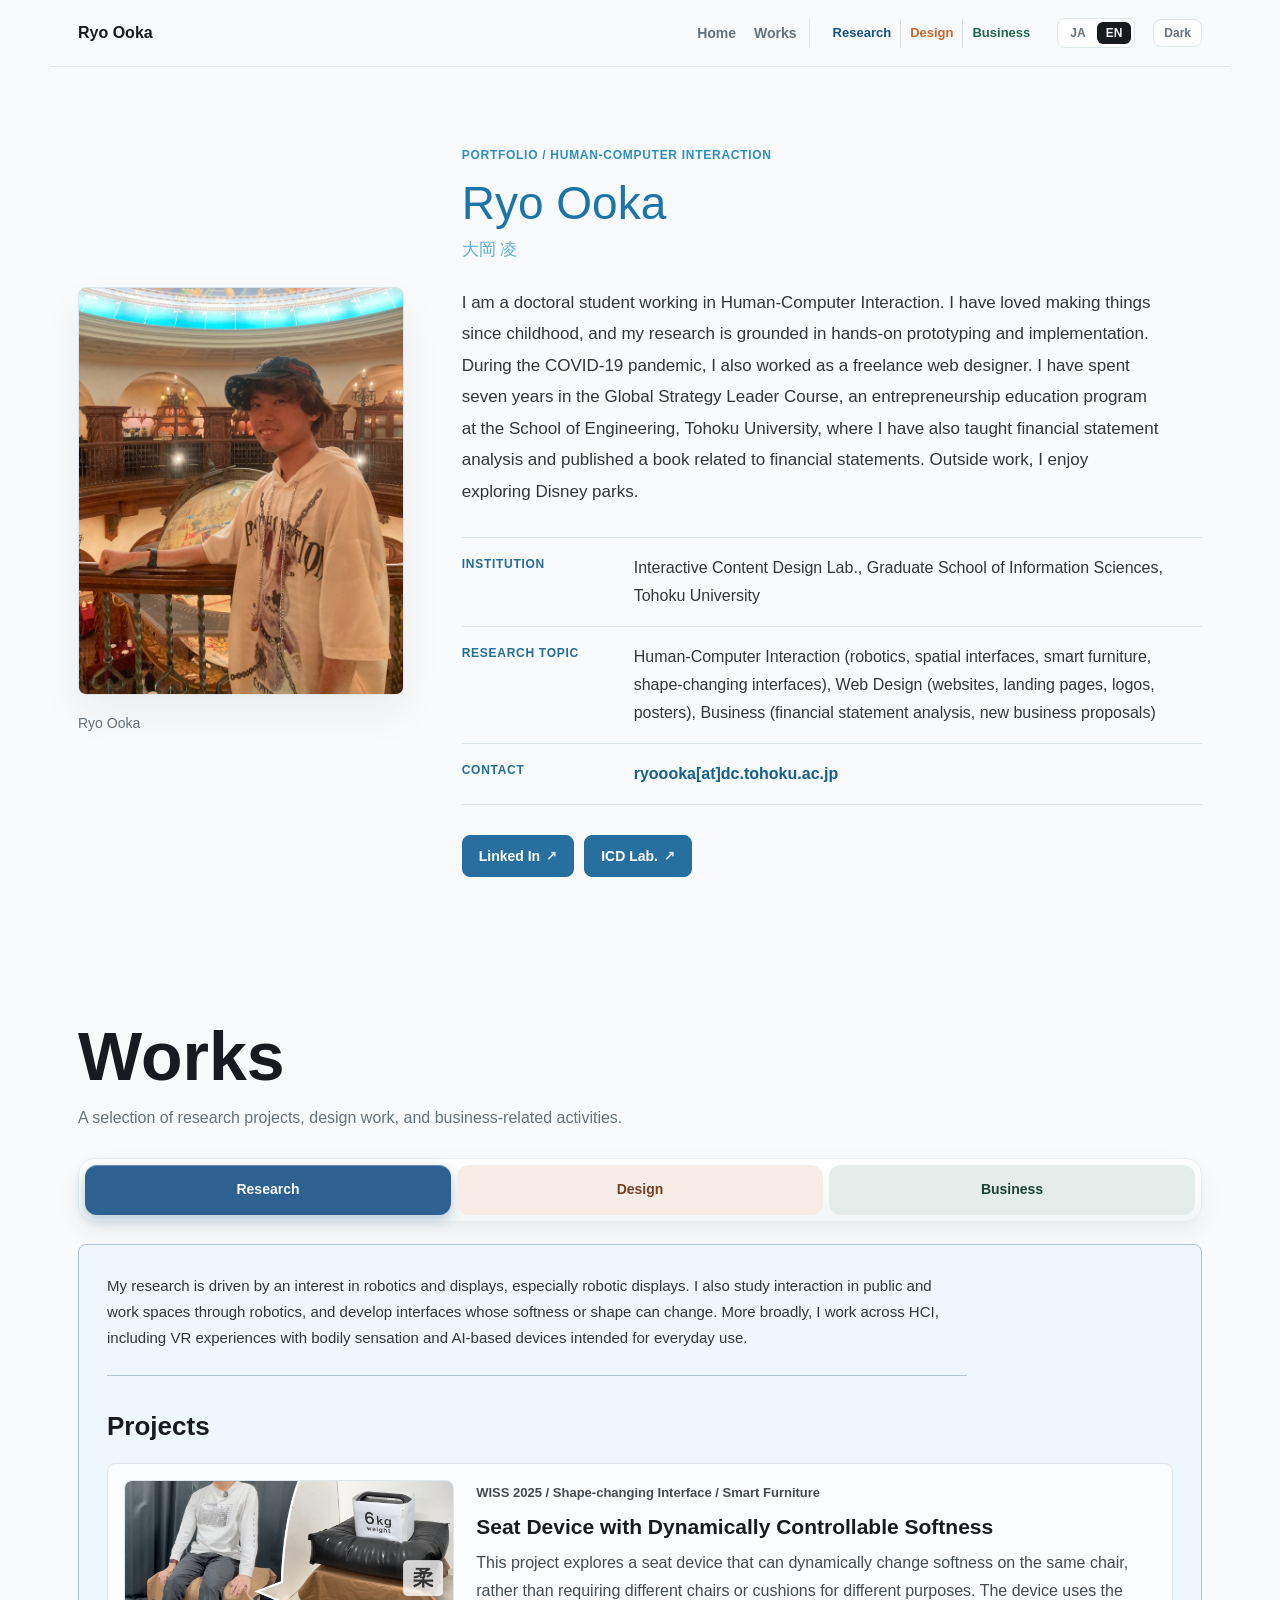
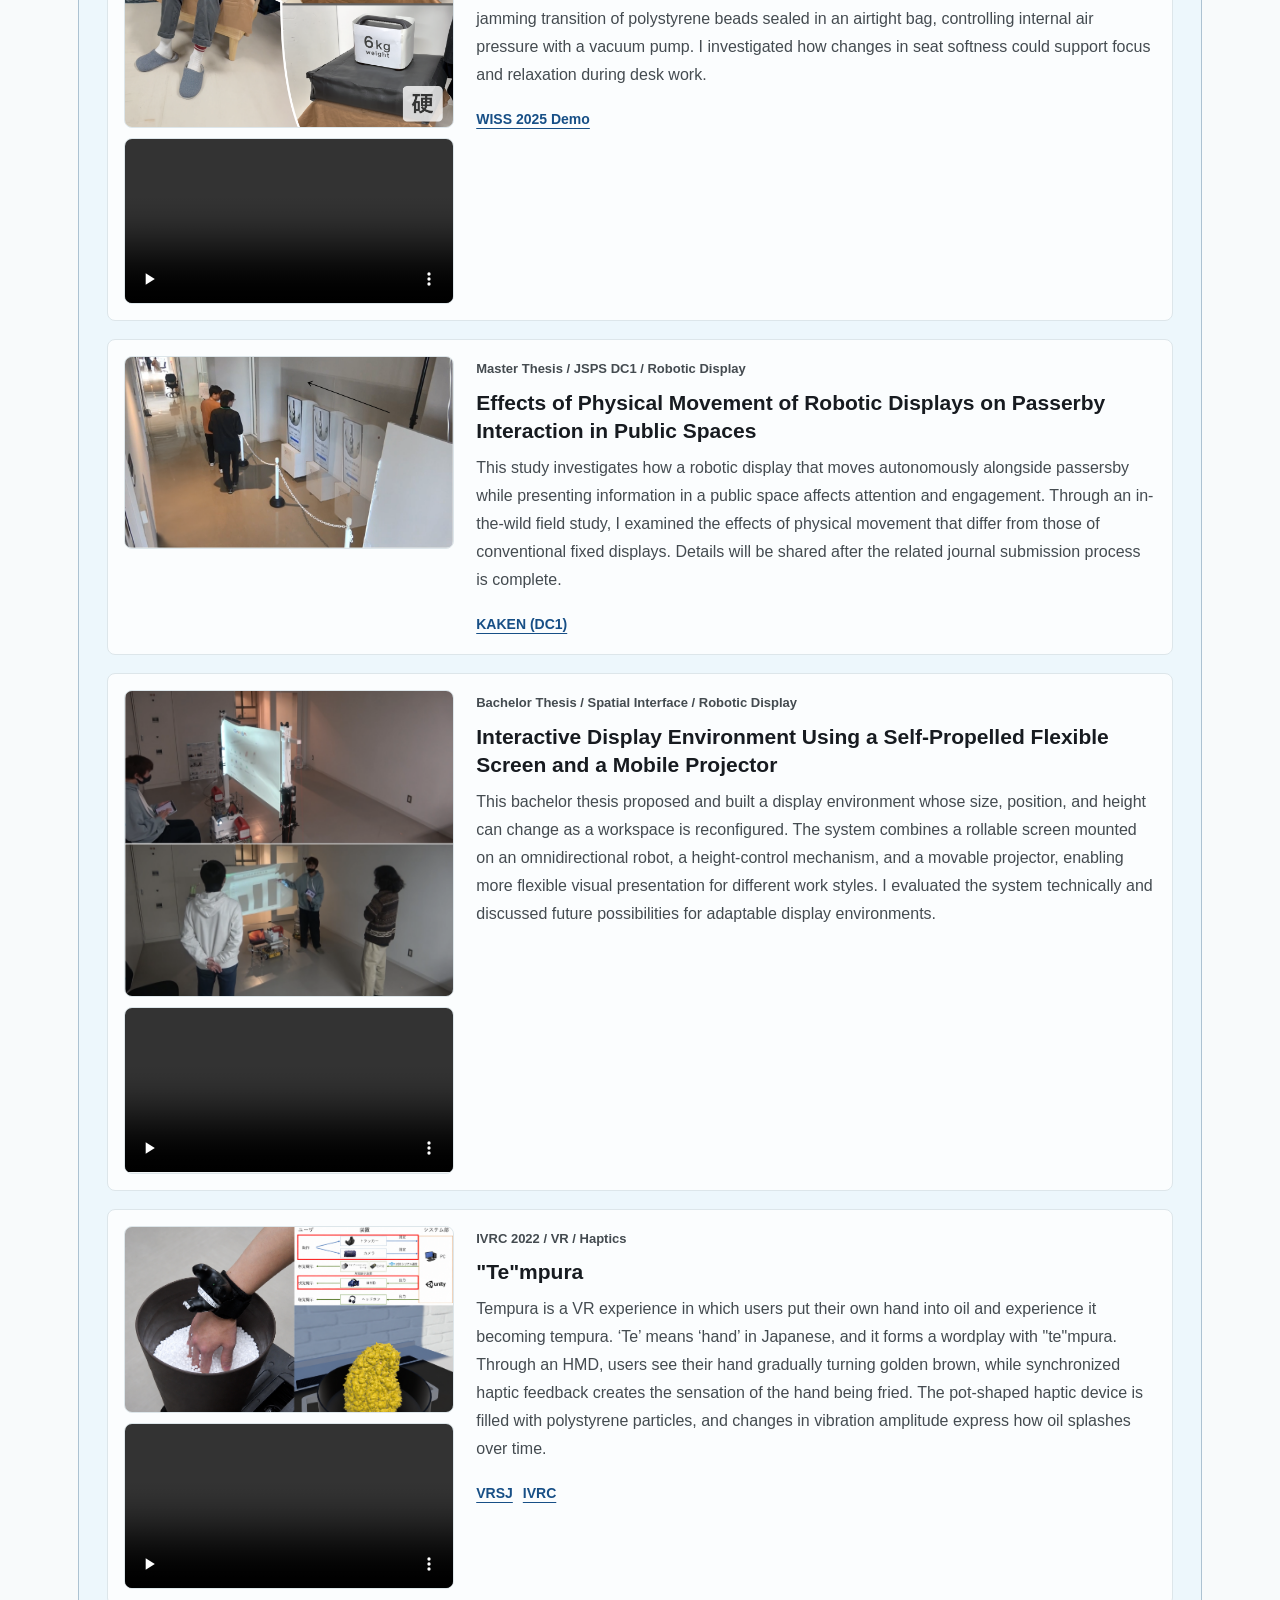
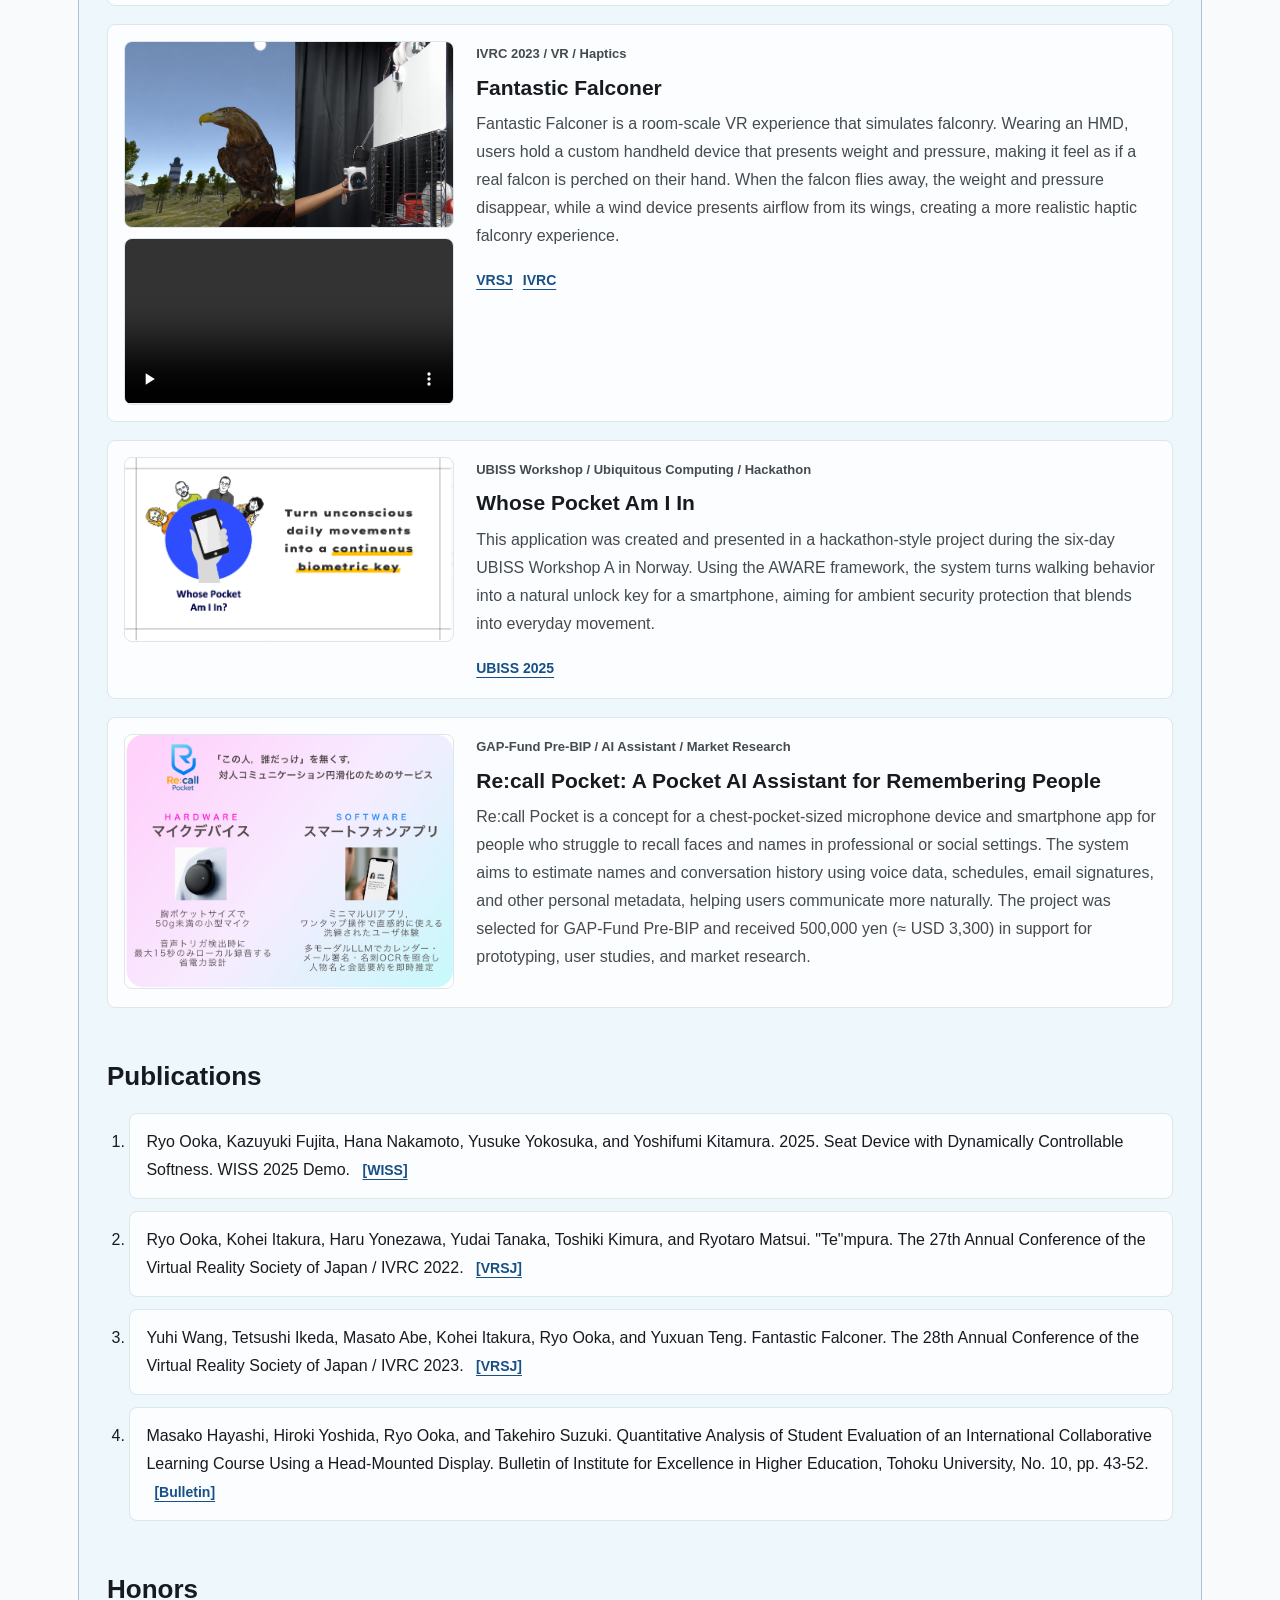
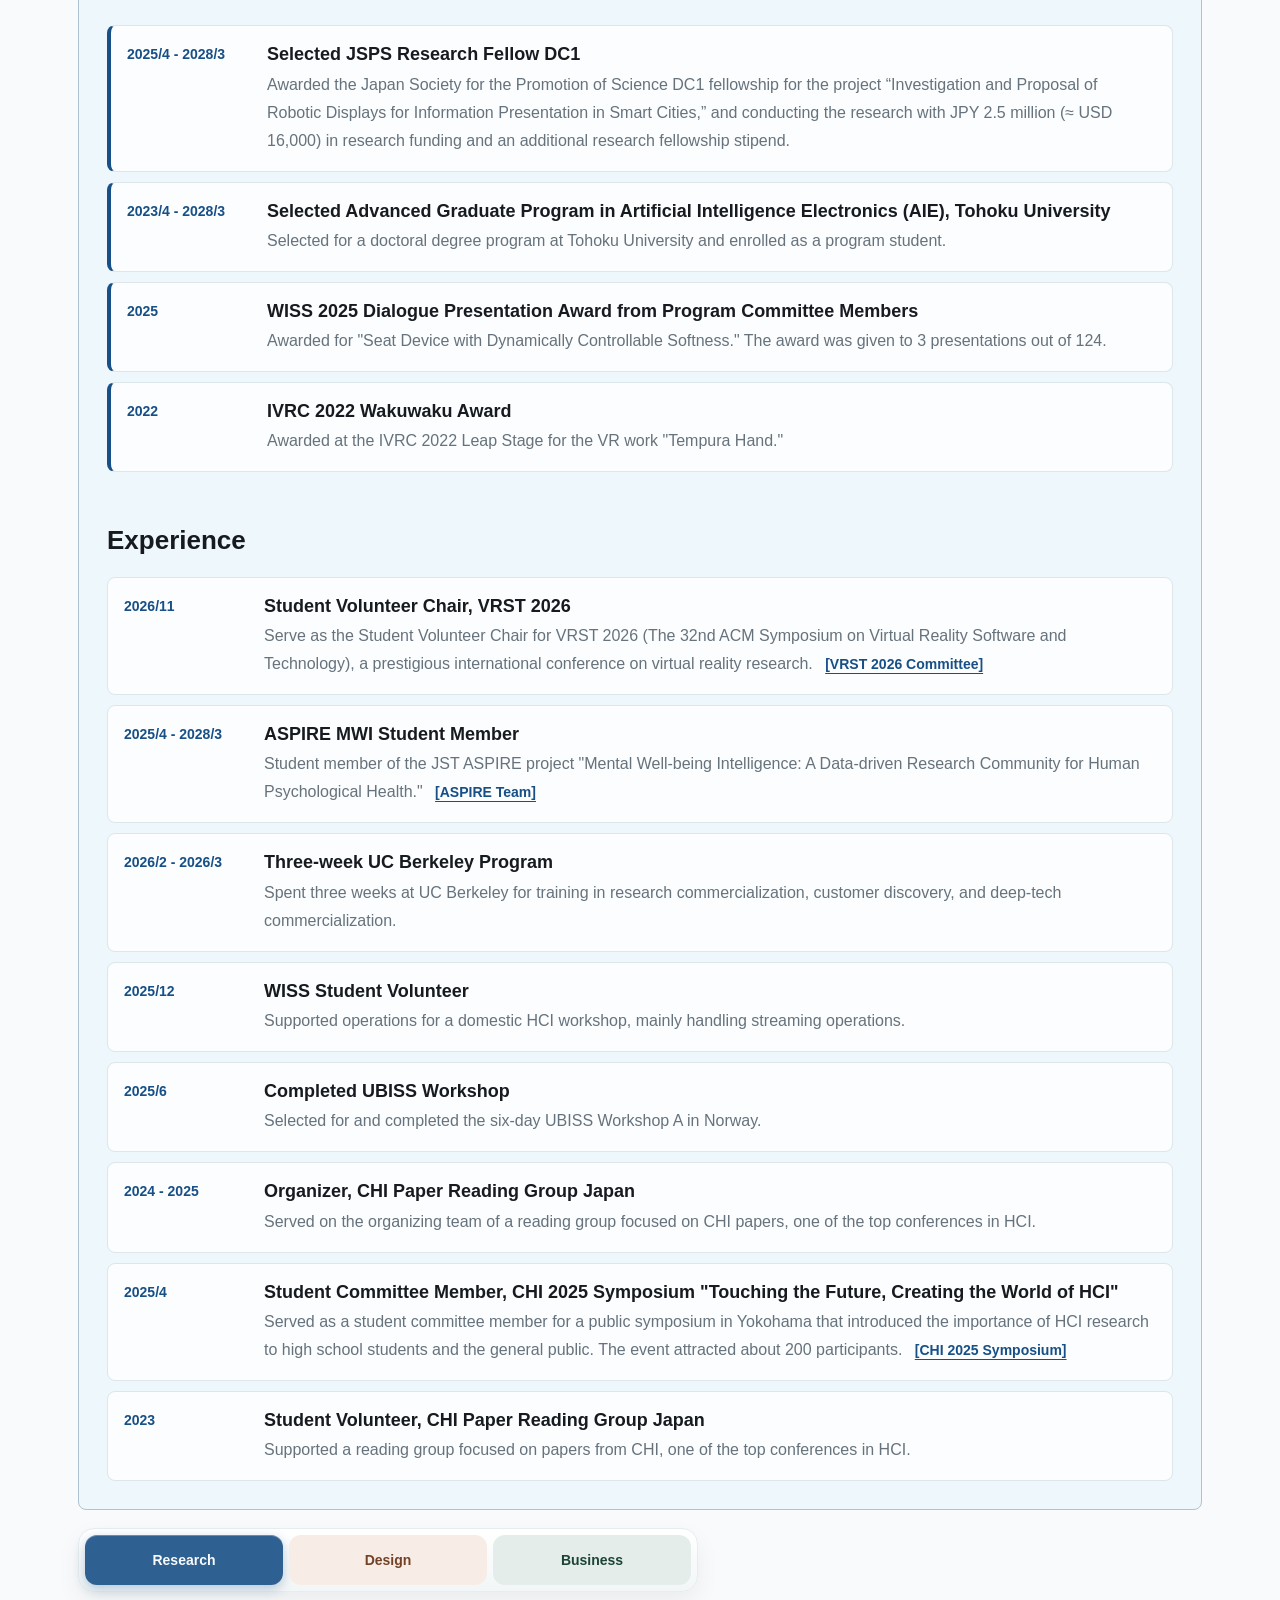
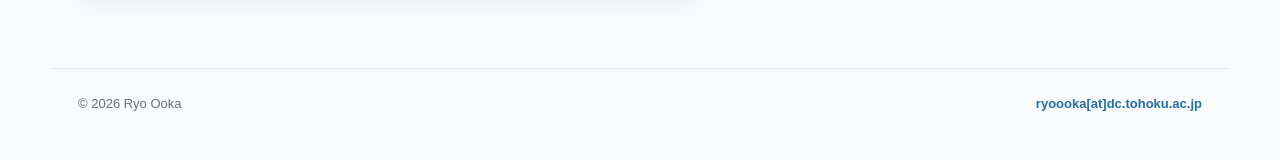
==== en/index.html @ 82d7dde3 "change VRST" ====
<!DOCTYPE html><html lang="en"> <head><meta charset="UTF-8"><meta name="description" content="Portfolio of Ryo Ooka, a doctoral student at Tohoku University working on Human-Computer Interaction, robotic displays, spatial interfaces, smart furniture, web design, and business development."><meta name="author" content="Ryo Ooka"><meta name="keywords" content="Ryo Ooka,HCI,Human-Computer Interaction,Robotic Display,Spatial Interface,Smart Furniture,Shape-changing Interface,Web Design,Business Development,Tohoku University"><meta name="robots" content="index, follow"><meta name="viewport" content="width=device-width, initial-scale=1.0"><meta name="theme-color" media="(prefers-color-scheme: light)" content="#f8fafb"><meta name="theme-color" media="(prefers-color-scheme: dark)" content="#0c1116"><link rel="canonical" href="https://ryoooka.com/en/"><link rel="alternate" hreflang="ja" href="https://ryoooka.com/"><link rel="alternate" hreflang="en" href="https://ryoooka.com/en/"><link rel="alternate" hreflang="x-default" href="https://ryoooka.com/"><meta property="og:type" content="profile"><meta property="og:site_name" content="Ryo Ooka Portfolio"><meta property="og:title" content="Ryo Ooka | HCI Researcher, Web Designer, Business Development"><meta property="og:description" content="Portfolio of Ryo Ooka, a doctoral student at Tohoku University working on Human-Computer Interaction, robotic displays, spatial interfaces, smart furniture, web design, and business development."><meta property="og:url" content="https://ryoooka.com/en/"><meta property="og:image" content="https://ryoooka.com/images/profile.jpeg"><meta property="og:locale" content="en_US"><meta property="og:locale:alternate" content="ja_JP"><meta property="profile:first_name" content="Ryo"><meta property="profile:last_name" content="Ooka"><meta name="twitter:card" content="summary"><meta name="twitter:title" content="Ryo Ooka | HCI Researcher, Web Designer, Business Development"><meta name="twitter:description" content="Portfolio of Ryo Ooka, a doctoral student at Tohoku University working on Human-Computer Interaction, robotic displays, spatial interfaces, smart furniture, web design, and business development."><meta name="twitter:image" content="https://ryoooka.com/images/profile.jpeg"><script type="application/ld+json">{"@context":"https://schema.org","@type":"Person","name":"Ryo Ooka","alternateName":"大岡 凌","url":"https://ryoooka.com/en/","image":"https://ryoooka.com/images/profile.jpeg","email":"ryoooka@dc.tohoku.ac.jp","jobTitle":"Doctoral Student / HCI Researcher","affiliation":{"@type":"CollegeOrUniversity","name":"Tohoku University","department":"Graduate School of Information Sciences"},"memberOf":{"@type":"Organization","name":"Interactive Content Design Lab.","url":"https://www.icd.riec.tohoku.ac.jp/"},"sameAs":["https://www.linkedin.com/in/ryoooka?utm_source=share&utm_campaign=share_via&utm_content=profile&utm_medium=ios_app","https://www.icd.riec.tohoku.ac.jp/"],"knowsAbout":["Human-Computer Interaction","Robotic Displays","Spatial Interfaces","Smart Furniture","Shape-changing Interfaces","Web Design","Business Development"]}</script><script type="module">(()=>{const e=localStorage.getItem("theme"),t=window.matchMedia("(prefers-color-scheme: dark)").matches;document.documentElement.dataset.theme=e||(t?"dark":"light")})();</script><title>Ryo Ooka | HCI Researcher, Web Designer, Business Development</title><link rel="stylesheet" href="/_astro/global.CKMOB4xy.css"></head> <body> <header class="site-header"> <a class="logo" href="#home" aria-label="Home"> <span>Ryo Ooka</span> </a> <button class="menu-button" aria-label="Open menu" aria-expanded="false"> <span></span> <span></span> <span></span> </button> <nav class="site-nav" aria-label="Main navigation"> <a href="#home">Home</a> <a href="#works">Works</a> <div class="nav-work-tabs" aria-label="Works categories"> <a class="nav-research" href="#works" data-tab-target="research">Research</a> <a class="nav-design" href="#works" data-tab-target="design">Design</a> <a class="nav-business" href="#works" data-tab-target="business">Business</a> </div> <div class="language-switch"> <a href="/">JA</a> <a class="active" href="/en/">EN</a> </div> <button class="theme-toggle" type="button" data-theme-toggle aria-label="Switch color theme"> <span data-theme-label>Dark</span> </button> </nav> </header> <main> <section id="home" class="hero"> <aside class="hero-aside"> <div class="portrait-frame"> <div class="portrait-placeholder" aria-hidden="true">RO</div> <img src="/images/profile.jpeg" alt="Portrait of Ryo Ooka" fetchpriority="high" decoding="async" onerror="this.remove()"> </div> <p>
Ryo Ooka
</p> </aside> <div class="hero-main"> <p class="eyebrow">Portfolio / Human-Computer Interaction</p> <h1>Ryo Ooka</h1> <p class="name-en">大岡 凌</p> <p class="lead">I am a doctoral student working in Human-Computer Interaction. I have loved making things since childhood, and my research is grounded in hands-on prototyping and implementation. During the COVID-19 pandemic, I also worked as a freelance web designer. I have spent seven years in the Global Strategy Leader Course, an entrepreneurship education program at the School of Engineering, Tohoku University, where I have also taught financial statement analysis and published a book related to financial statements. Outside work, I enjoy exploring Disney parks.</p> <dl class="profile-list"> <div> <dt>Institution</dt> <dd>Interactive Content Design Lab., Graduate School of Information Sciences, Tohoku University</dd> </div> <div> <dt>Research Topic</dt> <dd>Human-Computer Interaction (robotics, spatial interfaces, smart furniture, shape-changing interfaces), Web Design (websites, landing pages, logos, posters), Business (financial statement analysis, new business proposals)</dd> </div> <div> <dt>Contact</dt> <dd> <a href="mailto:ryoooka[at]dc.tohoku.ac.jp">ryoooka[at]dc.tohoku.ac.jp</a> </dd> </div> </dl> <div class="hero-actions"> <a class="button" href="https://www.linkedin.com/in/ryoooka?utm_source=share&#38;utm_campaign=share_via&#38;utm_content=profile&#38;utm_medium=ios_app" target="_blank"> Linked In <span class="button-tag">↗</span> </a><a class="button" href="https://www.icd.riec.tohoku.ac.jp/" target="_blank"> ICD Lab. <span class="button-tag">↗</span> </a> </div> </div> </section> <section id="works" class="works section"> <div class="section-heading works-heading"> <p class="eyebrow">Works</p> <h2>Works</h2> <p>
A selection of research projects, design work, and business-related activities.
</p> </div> <div class="tab-controls" data-tab-controls> <button class="tab-button active research-tab" type="button" data-tab="research">Research</button> <button class="tab-button design-tab" type="button" data-tab="design">Design</button> <button class="tab-button business-tab" type="button" data-tab="business">Business</button> </div> <div class="tab-panel active theme-research" id="research"> <div class="tab-intro"> <p>My research is driven by an interest in robotics and displays, especially robotic displays. I also study interaction in public and work spaces through robotics, and develop interfaces whose softness or shape can change. More broadly, I work across HCI, including VR experiences with bodily sensation and AI-based devices intended for everyday use.</p> </div> <section class="subsection"> <h3>Projects</h3> <div class="feature-list"> <article class="feature-card"> <div class="feature-media"> <img src="/images/research/research-soft-seat.png" alt="Seat Device with Dynamically Controllable Softness teaser" loading="lazy" decoding="async" onerror="this.remove()"> <video controls muted playsinline preload="none" onerror="this.remove()"> <source src="/movies/research-soft-seat.mp4" type="video/mp4"> </video> </div> <div class="feature-content"> <p class="meta">WISS 2025 / Shape-changing Interface / Smart Furniture</p> <h4>Seat Device with Dynamically Controllable Softness</h4> <p>This project explores a seat device that can dynamically change softness on the same chair, rather than requiring different chairs or cushions for different purposes. The device uses the jamming transition of polystyrene beads sealed in an airtight bag, controlling internal air pressure with a vacuum pump. I investigated how changes in seat softness could support focus and relaxation during desk work.</p> <div class="link-row"> <a href="https://www.wiss.org/WISS2025Proceedings/data/demo/1-C15.pdf">WISS 2025 Demo</a> </div> </div> </article><article class="feature-card"> <div class="feature-media"> <img src="/images/research/research-robotic-display.png" alt="Effects of Physical Movement of Robotic Displays on Passerby Interaction in Public Spaces teaser" loading="lazy" decoding="async" onerror="this.remove()">  </div> <div class="feature-content"> <p class="meta">Master Thesis / JSPS DC1 / Robotic Display</p> <h4>Effects of Physical Movement of Robotic Displays on Passerby Interaction in Public Spaces</h4> <p>This study investigates how a robotic display that moves autonomously alongside passersby while presenting information in a public space affects attention and engagement. Through an in-the-wild field study, I examined the effects of physical movement that differ from those of conventional fixed displays. Details will be shared after the related journal submission process is complete.</p> <div class="link-row"> <a href="https://kaken.nii.ac.jp/ja/grant/KAKENHI-PROJECT-25KJ0551/">KAKEN (DC1)</a> </div> </div> </article><article class="feature-card"> <div class="feature-media"> <img src="/images/research/research-flexible-screen.png" alt="Interactive Display Environment Using a Self-Propelled Flexible Screen and a Mobile Projector teaser" loading="lazy" decoding="async" onerror="this.remove()"> <video controls muted playsinline preload="none" onerror="this.remove()"> <source src="/movies/research-flexible-screen.mp4" type="video/mp4"> </video> </div> <div class="feature-content"> <p class="meta">Bachelor Thesis / Spatial Interface / Robotic Display</p> <h4>Interactive Display Environment Using a Self-Propelled Flexible Screen and a Mobile Projector</h4> <p>This bachelor thesis proposed and built a display environment whose size, position, and height can change as a workspace is reconfigured. The system combines a rollable screen mounted on an omnidirectional robot, a height-control mechanism, and a movable projector, enabling more flexible visual presentation for different work styles. I evaluated the system technically and discussed future possibilities for adaptable display environments.</p> <div class="link-row">  </div> </div> </article><article class="feature-card"> <div class="feature-media"> <img src="/images/research/research-tenpura.png" alt="&#34;Te&#34;mpura teaser" loading="lazy" decoding="async" onerror="this.remove()"> <video controls muted playsinline preload="none" onerror="this.remove()"> <source src="/movies/research-tenpura.mp4" type="video/mp4"> </video> </div> <div class="feature-content"> <p class="meta">IVRC 2022 / VR / Haptics</p> <h4>&quot;Te&quot;mpura</h4> <p>Tempura is a VR experience in which users put their own hand into oil and experience it becoming tempura. ‘Te’ means ‘hand’ in Japanese, and it forms a wordplay with &quot;te&quot;mpura. Through an HMD, users see their hand gradually turning golden brown, while synchronized haptic feedback creates the sensation of the hand being fried. The pot-shaped haptic device is filled with polystyrene particles, and changes in vibration amplitude express how oil splashes over time.</p> <div class="link-row"> <a href="https://conference.vrsj.org/ac2022/program/1A3.html">VRSJ</a><a href="https://ivrc.net/2022/leap/">IVRC</a> </div> </div> </article><article class="feature-card"> <div class="feature-media"> <img src="/images/research/research-takajo.png" alt="Fantastic Falconer teaser" loading="lazy" decoding="async" onerror="this.remove()"> <video controls muted playsinline preload="none" onerror="this.remove()"> <source src="/movies/research-takajo.mp4" type="video/mp4"> </video> </div> <div class="feature-content"> <p class="meta">IVRC 2023 / VR / Haptics</p> <h4>Fantastic Falconer</h4> <p>Fantastic Falconer is a room-scale VR experience that simulates falconry. Wearing an HMD, users hold a custom handheld device that presents weight and pressure, making it feel as if a real falcon is perched on their hand. When the falcon flies away, the weight and pressure disappear, while a wind device presents airflow from its wings, creating a more realistic haptic falconry experience.</p> <div class="link-row"> <a href="https://conference.vrsj.org/ac2023/program/IVRC.html">VRSJ</a><a href="https://ivrc.net/archive/%E3%83%8F%E3%83%A9%E3%82%B7%E3%83%A7%E3%83%BC%E3%81%AA%E9%B7%B9%E5%8C%A02023/">IVRC</a> </div> </div> </article><article class="feature-card"> <div class="feature-media"> <img src="/images/research/research-whose-pocket.png" alt="Whose Pocket Am I In teaser" loading="lazy" decoding="async" onerror="this.remove()">  </div> <div class="feature-content"> <p class="meta">UBISS Workshop / Ubiquitous Computing / Hackathon</p> <h4>Whose Pocket Am I In</h4> <p>This application was created and presented in a hackathon-style project during the six-day UBISS Workshop A in Norway. Using the AWARE framework, the system turns walking behavior into a natural unlock key for a smartphone, aiming for ambient security protection that blends into everyday movement.</p> <div class="link-row"> <a href="https://ubicomp.oulu.fi/UBISS2025">UBISS 2025</a> </div> </div> </article><article class="feature-card"> <div class="feature-media"> <img src="/images/research/research-recall-pocket.png" alt="Re:call Pocket: A Pocket AI Assistant for Remembering People teaser" loading="lazy" decoding="async" onerror="this.remove()">  </div> <div class="feature-content"> <p class="meta">GAP-Fund Pre-BIP / AI Assistant / Market Research</p> <h4>Re:call Pocket: A Pocket AI Assistant for Remembering People</h4> <p>Re:call Pocket is a concept for a chest-pocket-sized microphone device and smartphone app for people who struggle to recall faces and names in professional or social settings. The system aims to estimate names and conversation history using voice data, schedules, email signatures, and other personal metadata, helping users communicate more naturally. The project was selected for GAP-Fund Pre-BIP and received 500,000 yen (≈ USD 3,300) in support for prototyping, user studies, and market research.</p> <div class="link-row">  </div> </div> </article> </div> </section> <section class="subsection"> <h3>Publications</h3> <ol class="publication-list"> <li> <span>Ryo Ooka, Kazuyuki Fujita, Hana Nakamoto, Yusuke Yokosuka, and Yoshifumi Kitamura. 2025. Seat Device with Dynamically Controllable Softness. WISS 2025 Demo.</span> <span class="inline-links"> <a href="https://www.wiss.org/WISS2025Proceedings/data/demo/1-C15.pdf">[WISS]</a> </span> </li><li> <span>Ryo Ooka, Kohei Itakura, Haru Yonezawa, Yudai Tanaka, Toshiki Kimura, and Ryotaro Matsui. &quot;Te&quot;mpura. The 27th Annual Conference of the Virtual Reality Society of Japan / IVRC 2022.</span> <span class="inline-links"> <a href="https://conference.vrsj.org/ac2022/program/1A3.html">[VRSJ]</a> </span> </li><li> <span>Yuhi Wang, Tetsushi Ikeda, Masato Abe, Kohei Itakura, Ryo Ooka, and Yuxuan Teng. Fantastic Falconer. The 28th Annual Conference of the Virtual Reality Society of Japan / IVRC 2023.</span> <span class="inline-links"> <a href="https://conference.vrsj.org/ac2023/program/doc/IVRC-09.pdf">[VRSJ]</a> </span> </li><li> <span>Masako Hayashi, Hiroki Yoshida, Ryo Ooka, and Takehiro Suzuki. Quantitative Analysis of Student Evaluation of an International Collaborative Learning Course Using a Head-Mounted Display. Bulletin of Institute for Excellence in Higher Education, Tohoku University, No. 10, pp. 43-52.</span> <span class="inline-links"> <a href="https://www.ihe.tohoku.ac.jp/wp-content/uploads/2025/07/bulletin_2024.pdf#page=47">[Bulletin]</a> </span> </li> </ol> </section> <section class="subsection"> <h3>Honors</h3> <div class="award-list"> <article> <span>2025/4 - 2028/3</span> <div> <h4>Selected JSPS Research Fellow DC1</h4> <p>Awarded the Japan Society for the Promotion of Science DC1 fellowship for the project “Investigation and Proposal of Robotic Displays for Information Presentation in Smart Cities,” and conducting the research with JPY 2.5 million (≈ USD 16,000) in research funding and an additional research fellowship stipend.</p>  </div> </article><article> <span>2023/4 - 2028/3</span> <div> <h4>Selected Advanced Graduate Program in Artificial Intelligence Electronics (AIE), Tohoku University</h4> <p>Selected for a doctoral degree program at Tohoku University and enrolled as a program student.</p>  </div> </article><article> <span>2025</span> <div> <h4>WISS 2025 Dialogue Presentation Award from Program Committee Members</h4> <p>Awarded for &quot;Seat Device with Dynamically Controllable Softness.&quot; The award was given to 3 presentations out of 124.</p>  </div> </article><article> <span>2022</span> <div> <h4>IVRC 2022 Wakuwaku Award</h4> <p>Awarded at the IVRC 2022 Leap Stage for the VR work &quot;Tempura Hand.&quot;</p>  </div> </article> </div> </section> <section class="subsection"> <h3>Experience</h3> <div class="compact-list"> <article> <span>2026/11</span> <div> <h4>Student Volunteer Chair, VRST 2026</h4> <p> Serve as the Student Volunteer Chair for VRST 2026 (The 32nd ACM Symposium on Virtual Reality Software and Technology), a prestigious international conference on virtual reality research. <span class="inline-links"> <a href="https://vrst.acm.org/vrst2026/committee/" target="_blank">[VRST 2026 Committee]</a> </span> </p> </div> </article><article> <span>2025/4 - 2028/3</span> <div> <h4>ASPIRE MWI Student Member</h4> <p> Student member of the JST ASPIRE project &quot;Mental Well-being Intelligence: A Data-driven Research Community for Human Psychological Health.&quot; <span class="inline-links"> <a href="https://aspire-mwi.org/team/" target="_blank">[ASPIRE Team]</a> </span> </p> </div> </article><article> <span>2026/2 - 2026/3</span> <div> <h4>Three-week UC Berkeley Program</h4> <p> Spent three weeks at UC Berkeley for training in research commercialization, customer discovery, and deep-tech commercialization.  </p> </div> </article><article> <span>2025/12</span> <div> <h4>WISS Student Volunteer</h4> <p> Supported operations for a domestic HCI workshop, mainly handling streaming operations.  </p> </div> </article><article> <span>2025/6</span> <div> <h4>Completed UBISS Workshop</h4> <p> Selected for and completed the six-day UBISS Workshop A in Norway.  </p> </div> </article><article> <span>2024 - 2025</span> <div> <h4>Organizer, CHI Paper Reading Group Japan</h4> <p> Served on the organizing team of a reading group focused on CHI papers, one of the top conferences in HCI.  </p> </div> </article><article> <span>2025/4</span> <div> <h4>Student Committee Member, CHI 2025 Symposium &quot;Touching the Future, Creating the World of HCI&quot;</h4> <p> Served as a student committee member for a public symposium in Yokohama that introduced the importance of HCI research to high school students and the general public. The event attracted about 200 participants. <span class="inline-links"> <a href="https://sigchi.jp/symposium/chi2025_symposium/" target="_blank">[CHI 2025 Symposium]</a> </span> </p> </div> </article><article> <span>2023</span> <div> <h4>Student Volunteer, CHI Paper Reading Group Japan</h4> <p> Supported a reading group focused on papers from CHI, one of the top conferences in HCI.  </p> </div> </article> </div> </section> </div> <div class="tab-panel theme-design" id="design"> <div class="tab-intro"> <p>Building on my web development skills, I have worked as a freelance web designer since the COVID-19 pandemic, handling projects from visual design through implementation. My work includes websites, logos, and presentation materials, with an emphasis on connecting information structure and visual expression. I also draw on my interests in business and marketing to design event experiences and products.</p> </div> <section class="subsection"> <h3>Topics</h3> <div class="feature-list"> <article class="feature-card"> <div class="feature-media"> <img src="/images/design/design-ccontents-cording.png" alt="Practical Coding Content for Freelance Coders teaser" loading="lazy" decoding="async" onerror="this.remove()"> </div> <div class="feature-content"> <p class="meta">Web Design / Contents / Marketing</p> <h4>Practical Coding Content for Freelance Coders</h4> <p>I sold educational content for early-career freelance coders. The project addressed the problem that beginners often have few portfolio-ready works, making it difficult to turn learning and experience into client acquisition. I designed web design content that could be used as portfolio work, built repeat-sales channels through social media marketing and LINE (Japanese SNS) Business accounts, and operated a Slack-based community.</p> <div class="link-row">  </div> </div> </article><article class="feature-card"> <div class="feature-media"> <img src="/images/design/design-chi-symposium.jpg" alt="CHI 2025 Symposium teaser" loading="lazy" decoding="async" onerror="this.remove()"> </div> <div class="feature-content"> <p class="meta">Web Design / Event Website</p> <h4>CHI 2025 Symposium</h4> <p>When CHI was held in Yokohama, Japan, this symposium introduced the importance of HCI research to high school students and the general public. As a student committee member for the event, which attracted about 200 participants, I handled the overall design, including posters distributed in Yokohama, the website, wayfinding signs, slides, and armbands. I designed the information structure, visibility, promotional flow, and the overall visitor experience.</p> <div class="link-row"> <a href="https://sigchi.jp/symposium/chi2025_symposium/" target="_blank">Website</a> </div> </div> </article> </div> </section> <section class="subsection"> <h3>Works</h3> <div class="work-grid"> <article class="work-card"> <img src="/images/design/design-chatRuna.png" alt="Logo and Banner Design for Chat Runa image" loading="lazy" decoding="async" onerror="this.remove()"> <div> <h4>Logo and Banner Design for Chat Runa</h4> <p></p> </div> </article><article class="work-card"> <img src="/images/design/design-banner_sun.png" alt="Sunflower Festival Banner image" loading="lazy" decoding="async" onerror="this.remove()"> <div> <h4>Sunflower Festival Banner</h4> <p></p> </div> </article><article class="work-card"> <img src="/images/design/design-goods-fest.png" alt="Tohoku University Festival 2020 Goods Design: Sticky Notes image" loading="lazy" decoding="async" onerror="this.remove()"> <div> <h4>Tohoku University Festival 2020 Goods Design: Sticky Notes</h4> <p></p> </div> </article><article class="work-card"> <img src="/images/design/design-goods-coaster.jpg" alt="Goods Design: Coaster image" loading="lazy" decoding="async" onerror="this.remove()"> <div> <h4>Goods Design: Coaster</h4> <p></p> </div> </article><article class="work-card"> <img src="/images/design/design-hp-prefumo.png" alt="Website Design image" loading="lazy" decoding="async" onerror="this.remove()"> <div> <h4>Website Design</h4> <p></p> </div> </article><article class="work-card"> <img src="/images/design/design-hp-hotel.png" alt="Website Design image" loading="lazy" decoding="async" onerror="this.remove()"> <div> <h4>Website Design</h4> <p></p> </div> </article><article class="work-card"> <img src="/images/design/design-radio-banner.png" alt="Radio Promotion Banner image" loading="lazy" decoding="async" onerror="this.remove()"> <div> <h4>Radio Promotion Banner</h4> <p></p> </div> </article><article class="work-card"> <img src="/images/design/design-radio-logo.png" alt="Radio Logo Design image" loading="lazy" decoding="async" onerror="this.remove()"> <div> <h4>Radio Logo Design</h4> <p></p> </div> </article><article class="work-card"> <img src="/images/design/design-hp-cafe.png" alt="Website Design image" loading="lazy" decoding="async" onerror="this.remove()"> <div> <h4>Website Design</h4> <p></p> </div> </article><article class="work-card"> <img src="/images/design/design-lp-veg.png" alt="Landing Page Design image" loading="lazy" decoding="async" onerror="this.remove()"> <div> <h4>Landing Page Design</h4> <p></p> </div> </article> </div> </section> </div> <div class="tab-panel theme-business" id="business"> <div class="tab-intro"> <p>Since my first undergraduate year, I have participated in the Global Strategy Leader Course at the School of Engineering, Tohoku University, where students analyze real companies through financial statements and propose new businesses. I have presented business proposals to executives at major companies and co-authored a book that documents the program methods and activities. Recently, my focus has shifted toward research commercialization, customer discovery, and venture exploration.</p> </div> <section class="subsection"> <h3>Topics</h3> <div class="feature-list"> <article class="feature-card"> <div class="feature-media"> <img src="/images/business/business-gsc-logo.png" alt="Global Strategy Leader Course teaser" loading="lazy" decoding="async" onerror="this.remove()"> </div> <div class="feature-content"> <p class="meta">Business / Strategy / Global Program</p> <h4>Global Strategy Leader Course</h4> <p>This is an extracurricular Saturday course organized by the School of Engineering, Tohoku University. I have participated continuously for seven years since my first undergraduate year in 2019. In the course, students read public materials such as financial statements and shareholder meeting documents, then propose innovative new businesses. The annual prompt is intentionally ambitious and open-ended, such as &quot;Propose a strategy for SoftBank to surpass Amazon in business scale.&quot; Students use financial indicators to develop and present persuasive, feasible proposals that respond to such prompts.</p> <div class="link-row"> <a href="http://www.iee.eng.tohoku.ac.jp/lecture/intl.html">Global Strategy Leader Course, Tohoku University</a> </div> </div> </article><article class="feature-card"> <div class="feature-media"> <img src="/images/business/business-book.png" alt="Book Publication on New Business Proposals teaser" loading="lazy" decoding="async" onerror="this.remove()"> </div> <div class="feature-content"> <p class="meta">Book / Publishing</p> <h4>Book Publication on New Business Proposals</h4> <p>I served as a lead author for &quot;Beyond GAFAM: Innovative Business Proposals by Students: From Financial Statement Basics to Boardroom Proposals,&quot; a book that brings together the methods and activities of the Global Strategy Leader Course, which has taught business and strategy skills at Tohoku University for ten years. The book teaches practical skills for collecting data, analyzing it, and presenting persuasive proposals, with the goal of developing the ability to create innovation. Based on the 2023 prompt, &quot;Propose a business through which AEON (a major Japanese retail company) can surpass Amazon,&quot; the book covers financial statements, qualitative analysis, design thinking, and other skills essential to business proposals.</p> <div class="link-row"> <a href="https://amzn.asia/d/0i1VFuc9">Amazon</a><a href="https://ndlsearch.ndl.go.jp/books/R100000002-I033846200">National Diet Library</a> </div> </div> </article><article class="feature-card"> <div class="feature-media"> <img src="/images/business/business-lecture.png" alt="Financial Statement Lectures for the Global Strategy Leader Course teaser" loading="lazy" decoding="async" onerror="this.remove()"> </div> <div class="feature-content"> <p class="meta">Lecture / Business / Strategy</p> <h4>Financial Statement Lectures for the Global Strategy Leader Course</h4> <p>In the 2021 Global Strategy Leader Course, I designed nine hours of lectures for about 40 students, including lectures, exercises, and applied problems. The materials mainly covered the income statement and balance sheet, and I also created a three-hour comprehensive exercise using Apple as the target company.</p> <div class="link-row">  </div> </div> </article><article class="feature-card"> <div class="feature-media"> <img src="/images/business/business-recall-pocket.png" alt="GAP Fund Pre-BIP Selection teaser" loading="lazy" decoding="async" onerror="this.remove()"> </div> <div class="feature-content"> <p class="meta">GAP Fund</p> <h4>GAP Fund Pre-BIP Selection</h4> <p>This project designs and studies the market for Re:call Pocket, a chest-pocket-sized microphone device and smartphone app that helps people who struggle to remember faces and names in professional and social settings. The project was selected for GAP Fund Pre-BIP and received 500,000 yen (≈ USD 3,300) in support for one year. The device aims to support natural communication by estimating names and conversation history from voice data, schedules, email signatures, and other personal metadata.</p> <div class="link-row">  </div> </div> </article><article class="feature-card"> <div class="feature-media"> <img src="/images/business/business-omnicushion.png" alt="MASP: Three-week Overseas Training Program for Graduate Students Aiming to Start Companies teaser" loading="lazy" decoding="async" onerror="this.remove()"> </div> <div class="feature-content"> <p class="meta">Global Program / Seeds</p> <h4>MASP: Three-week Overseas Training Program for Graduate Students Aiming to Start Companies</h4> <p>I was selected for a three-week overseas training program organized by the School of Engineering and the Entrepreneurship Education Division at Tohoku University for graduate students seriously aiming to start companies. From February 2026, I was sent for three weeks to the Haas School of Business at the University of California, Berkeley. While receiving design-thinking-based entrepreneurship education, I conducted customer interviews, explored needs, and tested business model canvas hypotheses.</p> <div class="link-row"> <a href="https://adjoining-tempo-834.notion.site/Special-Program-for-Excellent-PhD-Students-26b654b459d880a7b1b5e551bf9ab410">Special Program for Excellent PhD Students (MASP)</a> </div> </div> </article><article class="feature-card"> <div class="feature-media"> <img src="/images/business/business-poster.png" alt="Poster Presentation: Activities of the Global Strategy Leader Course at Tohoku University teaser" loading="lazy" decoding="async" onerror="this.remove()"> </div> <div class="feature-content"> <p class="meta">Poster / Business / Strategy</p> <h4>Poster Presentation: Activities of the Global Strategy Leader Course at Tohoku University</h4> <p>I gave a poster presentation introducing the entrepreneurship education activities of the Global Strategy Leader Course at Tohoku University. The presentation aimed to build relationships with entrepreneurs and researchers in business and management inside and outside Japan.</p> <div class="link-row">  </div> </div> </article><article class="feature-card"> <div class="feature-media"> <img src="/images/business/business-antlers.png" alt="Business Proposal for Kashima Antlers teaser" loading="lazy" decoding="async" onerror="this.remove()"> </div> <div class="feature-content"> <p class="meta">Business Presentation</p> <h4>Business Proposal for Kashima Antlers</h4> <p>As Kashima Antlers planned a new stadium, I developed a business proposal based on the idea of creating additional value for the stadium that would also contribute to the Rokko region of Ibaraki Prefecture, where the stadium is located. I visited the region, exchanged opinions with executives of Kashima Antlers FC, and met with the mayor of Namegata, one of the cities in the region. Two months later, I presented and discussed the proposal with Kashima Antlers FC executives and the chairperson of Mercari, which holds management rights.</p> <div class="link-row">  </div> </div> </article><article class="feature-card"> <div class="feature-media"> <img src="/images/business/business-radio.png" alt="Personality for a Presentation-style Variety Radio Program teaser" loading="lazy" decoding="async" onerror="this.remove()"> </div> <div class="feature-content"> <p class="meta">Business / Strategy / Global Program</p> <h4>Personality for a Presentation-style Variety Radio Program</h4> <p>I served as one of the personalities for &quot;Konya mo Show-kai Shite Ii Desu ka (May I introduce it again tonight?),&quot; a radio series that invites students at Tohoku University who are doing interesting activities and introduces them through presentation-style conversations.</p> <div class="link-row"> <a href="https://stand.fm/channels/62dd03e873ef6bc2496e5b66">stand.fm</a> </div> </div> </article> </div> </section> <section class="subsection"> <h3>Works</h3> <div class="work-grid"> <article class="work-card"> <img src="/images/business/business-grand2024.png" alt="2024 Final Presentation: Fuji Water image" loading="lazy" decoding="async" onerror="this.remove()"> <div> <h4>2024 Final Presentation: Fuji Water</h4> <p>Final presentation for the 2024 Global Strategy Leader Course prompt: &quot;Propose a business through which Fujifilm can surpass Apple.&quot; To reduce cost ratios, I proposed a business for Fujifilm&#39;s high-margin cosmetics segment that leverages the company&#39;s extensive patent portfolio.</p> </div> </article><article class="work-card"> <img src="/images/business/business-grand2023.png" alt="2023 Final Presentation: Carvify image" loading="lazy" decoding="async" onerror="this.remove()"> <div> <h4>2023 Final Presentation: Carvify</h4> <p>Final presentation for the 2023 Global Strategy Leader Course intermediate course prompt: &quot;Propose Honda&#39;s next unique strategy, different from Tesla and Volkswagen.&quot; I proposed a platform business for 3D-printed automobiles that uses Honda&#39;s engine technology.</p> </div> </article><article class="work-card"> <img src="/images/business/business-lecture-pre2023.png" alt="2023 Introductory Lecture image" loading="lazy" decoding="async" onerror="this.remove()"> <div> <h4>2023 Introductory Lecture</h4> <p>A two-hour introductory lecture for the Global Strategy Leader Course, designed to teach what participants would learn and why financial statements matter through exercises. The content was later included in Chapter 1 of the book &quot;Beyond GAFAM: Innovative Business Proposals by Students.&quot;</p> </div> </article><article class="work-card"> <img src="/images/business/business-grand2022.png" alt="2022 Final Presentation: Next Frontier (Date-mono Award) image" loading="lazy" decoding="async" onerror="this.remove()"> <div> <h4>2022 Final Presentation: Next Frontier (Date-mono Award)</h4> <p>Final presentation for the 2022 Global Strategy Leader Course prompt: &quot;Using the rise and fall of leading S&amp;P 500 companies and their financial statements, and considering international affairs, propose a new business that can become a cornerstone of Japan&#39;s revival.&quot; Focusing on the VR market, which was beginning to plateau as a hardware market, I proposed a package of more practical electronic devices and a related platform.</p> </div> </article><article class="work-card"> <img src="/images/business/business-grand2021.png" alt="2021 Final Presentation: Smart Vision (Grand Prize) image" loading="lazy" decoding="async" onerror="this.remove()"> <div> <h4>2021 Final Presentation: Smart Vision (Grand Prize)</h4> <p>Final presentation for the 2021 Global Strategy Leader Course prompt: &quot;Consider the ideal future in 2050 and propose a new business with the potential to reach a market capitalization of 100 trillion yen (≈ USD 660 billion) in order to change Japan&#39;s direction.&quot; I proposed contact lens AR devices, backcast from a future vision, to BALMUDA, whose technology and vision were the strongest fit. I received the grand prize, awarded to one person among about 30 participants that year.</p> </div> </article><article class="work-card"> <img src="/images/business/business-travel.png" alt="Business Proposal for an Apparel Company image" loading="lazy" decoding="async" onerror="this.remove()"> <div> <h4>Business Proposal for an Apparel Company</h4> <p>I proposed a travel clothing rental business as a sustainable new business that could compete globally in the apparel industry. I presented the proposal to executives of a major apparel company. Further details are confidential.</p> </div> </article> </div> </section> <section class="subsection"> <h3>Publications</h3> <ol class="publication-list"> <li> <span>Ryo Ooka, Ryoshi Koda, Kohei Maruyama, Wataru Honda, Hiro Kobayashi, Sota Yoshimoto, Kiiko Aiba, Atsushi Aoyama, Tomohiro Suzuki, and Kenya Kamei. Beyond GAFAM: Innovative Business Proposals by Students: From Financial Statement Basics to Boardroom Proposals. Published through Amazon, November 2024.</span> <span class="inline-links">  </span> </li><li> <span>Ryo Ooka, Ryoshi Koda, Yuto Kenchi, and Kohei Maruyama. Activities of the Global Strategy Leader Course at Tohoku University. Poster presentation, Hyper Interdisciplinary Conference 2024 Tokyo/Kanto Forum, March 8-9, 2024.</span> <span class="inline-links">  </span> </li><li> <span>Ryo Ooka, Yuhui WANG, and Yoshifumi Kitamura. Re:call Pocket: Design, Development, and Customer Discovery for a Pocket AI Assistant that Helps Users Remember People. GAP Fund Pre-BIP, Tohoku University Startup Business Incubation Center, July 2025 - March 2026.</span> <span class="inline-links">  </span> </li> </ol> </section> <section class="subsection"> <h3>Honors</h3> <div class="award-list"> <article> <span>2024</span> <div> <h4>Open Badge: Global Strategy Course Essential Level</h4> <p></p> </div> </article><article> <span>2022</span> <div> <h4>Date-mono Award, Global Strategy Leader Course</h4> <p></p> </div> </article><article> <span>2021</span> <div> <h4>Grand Prize, Global Strategy Leader Course</h4> <p></p> </div> </article><article> <span>2020</span> <div> <h4>Tohoku University School of Engineering Global Engineering Encouragement Award</h4> <p></p> </div> </article> </div> </section> </div> <div class="tab-controls bottom" data-tab-controls> <button class="tab-button active research-tab" type="button" data-tab="research">Research</button> <button class="tab-button design-tab" type="button" data-tab="design">Design</button> <button class="tab-button business-tab" type="button" data-tab="business">Business</button> </div> </section> </main> <footer class="site-footer"> <p>© 2026 Ryo Ooka</p> <a href="mailto:ryoooka[at]dc.tohoku.ac.jp">ryoooka[at]dc.tohoku.ac.jp</a> </footer> <script type="module">const d=document.querySelector("[data-theme-toggle]"),c=document.querySelector("[data-theme-label]"),i=localStorage.getItem("theme"),m=window.matchMedia("(prefers-color-scheme: dark)").matches,u=i||(m?"dark":"light");function n(e){document.documentElement.dataset.theme=e,c&&(c.textContent=e==="dark"?"Light":"Dark")}n(u);d?.addEventListener("click",()=>{const e=document.documentElement.dataset.theme==="dark"?"light":"dark";n(e),localStorage.setItem("theme",e)});const a=document.querySelector(".menu-button"),o=document.querySelector(".site-nav");a?.addEventListener("click",()=>{const e=o?.classList.toggle("open");a.setAttribute("aria-expanded",String(!!e))});document.querySelectorAll(".site-nav a").forEach(e=>{e.addEventListener("click",()=>{o?.classList.remove("open"),a?.setAttribute("aria-expanded","false")})});const r=document.querySelectorAll(".tab-button"),h=document.querySelectorAll(".tab-panel");function s(e){r.forEach(t=>{t.classList.toggle("active",t.dataset.tab===e)}),h.forEach(t=>{t.classList.toggle("active",t.id===e)})}r.forEach(e=>{e.addEventListener("click",()=>{const t=e.dataset.tab;s(t),document.querySelector("#works")?.scrollIntoView({behavior:"smooth"})})});document.querySelectorAll("[data-tab-target]").forEach(e=>{e.addEventListener("click",t=>{t.preventDefault();const l=e.getAttribute("data-tab-target");s(l),document.querySelector("#works")?.scrollIntoView({behavior:"smooth"}),o?.classList.remove("open"),a?.setAttribute("aria-expanded","false")})});</script> </body> </html>
---- _astro/global.CKMOB4xy.css ----
:root{color-scheme:light;--bg: #f8fafb;--surface: #ffffff;--surface-soft: #f1f5f6;--text: #171b20;--text-soft: #30363a;--text-card: #444b50;--muted: #66727c;--line: #dde6ea;--accent: #2f8fbd;--accent-strong: #155f8e;--accent-warm: #c96f36;--accent-soft: #e6f4fb;--name-color: #1b75aa;--name-sub: #5daed4;--profile-label: #236e99;--button-bg: #276f9f;--button-hover: #185b86;--header-bg: rgba(248, 250, 251, .86);--header-border: rgba(220, 225, 220, .7);--nav-divider: rgba(102, 114, 124, .22);--tab-hover: #f6f9fa;--card-bg: rgba(255, 255, 255, .78);--card-empty-bg: rgba(255, 255, 255, .48);--portrait-gradient: linear-gradient(135deg, rgba(47, 111, 78, .18), rgba(166, 83, 53, .16));--portrait-placeholder: rgba(25, 27, 31, .25);--research: #174f86;--research-bg: #edf7fc;--design: #c8662c;--design-bg: #fff3e9;--business: #1f6a4d;--business-bg: #eef8f1;--shadow: 0 18px 42px rgba(26, 40, 49, .06);--radius: 8px;--tab-shell-border: color-mix(in srgb, var(--line) 74%, white);--tab-shell-start: color-mix(in srgb, var(--surface) 92%, white);--tab-shell-end: color-mix(in srgb, var(--surface-soft) 90%, white);--tab-shell-highlight: rgba(255, 255, 255, .72);--tab-shell-shadow: rgba(12, 17, 22, .06);--tab-idle-surface: white;--tab-idle-fill: 12%;--tab-idle-text: 52%;--tab-hover-fill: 16%;--tab-active-surface: white;--tab-active-fill: 90%;--tab-active-shadow: 28%;--tab-focus-surface: white}:root[data-theme=dark]{color-scheme:dark;--bg: #0c1116;--surface: #121922;--surface-soft: #18222c;--text: #edf4f7;--text-soft: #c7d3db;--text-card: #c0ccd3;--muted: #91a0aa;--line: #283641;--accent: #70c9ef;--accent-strong: #8fd4f2;--accent-warm: #f0a36b;--accent-soft: #173040;--name-color: #82cef1;--name-sub: #5fb6df;--profile-label: #86c9ea;--button-bg: #1d6f9d;--button-hover: #2e86ba;--header-bg: rgba(12, 17, 22, .86);--header-border: rgba(40, 54, 65, .88);--nav-divider: rgba(145, 160, 170, .24);--tab-hover: #16212a;--card-bg: rgba(18, 25, 34, .78);--card-empty-bg: rgba(18, 25, 34, .52);--portrait-gradient: linear-gradient(135deg, rgba(112, 201, 239, .16), rgba(240, 163, 107, .13));--portrait-placeholder: rgba(237, 244, 247, .23);--research: #78bdf2;--research-bg: #0f2130;--design: #f0a36b;--design-bg: #2a1d16;--business: #7fcf9c;--business-bg: #13271d;--shadow: 0 18px 42px rgba(0, 0, 0, .32);--tab-shell-border: color-mix(in srgb, var(--line) 84%, rgba(0, 0, 0, .48));--tab-shell-start: color-mix(in srgb, var(--surface) 94%, rgba(0, 0, 0, .34));--tab-shell-end: color-mix(in srgb, var(--surface-soft) 92%, rgba(0, 0, 0, .44));--tab-shell-highlight: rgba(255, 255, 255, .06);--tab-shell-shadow: rgba(0, 0, 0, .26);--tab-idle-surface: var(--surface);--tab-idle-fill: 18%;--tab-idle-text: 34%;--tab-hover-fill: 24%;--tab-active-surface: color-mix(in srgb, var(--surface-soft) 78%, rgba(255, 255, 255, .08));--tab-active-fill: 62%;--tab-active-shadow: 22%;--tab-focus-surface: var(--surface-soft);--tab-active-text: #f7fbfd}*{box-sizing:border-box}html{scroll-behavior:smooth;background:var(--bg)}body{margin:0;background:var(--bg);color:var(--text);font-family:Inter,Helvetica Neue,Arial,Hiragino Sans,Yu Gothic,YuGothic,Noto Sans JP,sans-serif;line-height:1.75}a{color:inherit;text-decoration:none}img,video{max-width:100%}.site-header{position:sticky;top:0;z-index:50;display:flex;align-items:center;justify-content:space-between;max-width:1180px;margin:0 auto;padding:18px 28px;background:var(--header-bg);backdrop-filter:blur(18px);border-bottom:1px solid var(--header-border)}.logo{font-size:16px;font-weight:800}.site-nav{display:flex;align-items:center;gap:18px;color:var(--muted);font-size:14px;font-weight:650}.site-nav a{transition:color .16s ease}.site-nav a:hover{color:var(--text)}.nav-work-tabs{display:inline-flex;align-items:center;gap:0;margin-left:-6px;padding-left:14px;border-left:1px solid var(--line)}.nav-work-tabs a{position:relative;padding:3px 9px;color:var(--nav-color);font-size:13px;font-weight:700}.nav-work-tabs a+a{border-left:1px solid var(--nav-divider)}.nav-work-tabs a:after{position:absolute;left:9px;right:9px;bottom:-4px;height:2px;background:var(--nav-color);content:"";opacity:0;transition:opacity .16s ease}.nav-work-tabs a:hover:after{opacity:1}.nav-research{--nav-color: var(--research)}.nav-design{--nav-color: var(--design)}.nav-business{--nav-color: var(--business)}.language-switch{display:inline-flex;gap:2px;padding:3px;border:1px solid var(--line);border-radius:var(--radius);background:var(--surface)}.language-switch a{padding:4px 9px;border-radius:6px;font-size:12px;line-height:1.2}.language-switch a.active{background:var(--text);color:var(--bg)}.theme-toggle{min-height:28px;padding:0 10px;border:1px solid var(--line);border-radius:var(--radius);background:var(--surface);color:var(--muted);cursor:pointer;font:inherit;font-size:12px;font-weight:700;line-height:1;transition:border-color .16s ease,color .16s ease,background .16s ease}.theme-toggle:hover{border-color:var(--accent);color:var(--text)}.menu-button{display:none;width:42px;height:42px;border:1px solid var(--line);border-radius:var(--radius);background:var(--surface);cursor:pointer}.menu-button span{display:block;width:18px;height:2px;margin:4px auto;border-radius:999px;background:var(--text)}main{max-width:1180px;margin:0 auto;padding:0 28px}.hero{min-height:76vh;display:grid;grid-template-columns:minmax(280px,.44fr) minmax(0,1fr);gap:58px;align-items:center;padding:78px 0 70px}.hero.single{grid-template-columns:1fr}.hero-main{max-width:780px}.eyebrow{margin:0 0 14px;color:var(--accent);font-size:12px;font-weight:700;letter-spacing:.06em;text-transform:uppercase}h1,h2,h3,h4,p,dl,dd{margin-top:0}h1{margin-bottom:8px;color:var(--name-color);font-size:46px;line-height:1.02;font-weight:500}.name-en{margin-bottom:22px;color:var(--name-sub);font-size:17px;font-weight:500}.lead{max-width:700px;margin-bottom:30px;color:var(--text-soft);font-size:17px;line-height:1.85}.profile-list{display:grid;gap:0;max-width:780px;margin-bottom:30px;border-top:1px solid var(--line)}.profile-list div{display:grid;grid-template-columns:148px 1fr;gap:24px;padding:16px 0;border-bottom:1px solid var(--line)}.profile-list dt{color:var(--profile-label);font-size:12px;font-weight:700;letter-spacing:.06em;text-transform:uppercase}.profile-list dd{margin-left:0;color:var(--text-soft)}.profile-list a,.closing a{color:var(--accent-strong);font-weight:850}.topic-list{display:flex;flex-wrap:wrap;gap:8px}.topic-list span{display:inline-flex;padding:5px 10px;border-radius:var(--radius);background:var(--accent-soft);color:var(--accent-strong);font-size:12px;font-weight:800}.hero-actions{display:flex;flex-wrap:wrap;gap:10px}.button{display:inline-flex;align-items:center;justify-content:center;min-height:42px;padding:0 16px;border:1px solid var(--button-bg);border-radius:var(--radius);background:var(--button-bg);color:#fff;font-size:14px;font-weight:700;transition:transform .16s ease,background .16s ease,color .16s ease}.button:hover{transform:translateY(-1px);background:var(--button-hover)}.button-tag{display:inline-flex;align-items:center;margin-left:6px;font-size:13px;font-weight:700;opacity:.82}.hero-aside{align-self:stretch;display:grid;align-content:center;gap:16px}.portrait-frame{position:relative;overflow:hidden;width:100%;aspect-ratio:4 / 5;border:1px solid var(--line);border-radius:var(--radius);background:var(--portrait-gradient),var(--surface-soft);box-shadow:var(--shadow)}.portrait-frame img{position:absolute;inset:0;display:block;width:100%;height:100%;object-fit:cover}.portrait-placeholder{position:absolute;inset:0;display:grid;place-items:center;color:var(--portrait-placeholder);font-size:54px;font-weight:850}.hero-aside p{margin-bottom:0;color:var(--muted);font-size:14px}.section{padding:76px 0}.section-heading{max-width:820px;margin-bottom:32px}.works-heading{margin-bottom:26px}.works-heading .eyebrow{display:none}h2{margin-bottom:14px;font-size:68px;line-height:.98;font-weight:560}.section-heading p{color:var(--muted)}.tab-controls{display:grid;grid-template-columns:repeat(3,minmax(0,1fr));gap:6px;margin-bottom:22px;padding:6px;border:1px solid var(--tab-shell-border);border-radius:16px;background:linear-gradient(180deg,var(--tab-shell-start),var(--tab-shell-end));box-shadow:inset 0 1px 0 var(--tab-shell-highlight),0 10px 24px var(--tab-shell-shadow)}.tab-controls.bottom{max-width:620px;margin-top:18px;margin-bottom:0}.tab-button{appearance:none;min-height:50px;border:0;border-radius:12px;background:color-mix(in srgb,var(--tab-color, var(--research)) var(--tab-idle-fill),var(--tab-idle-surface));color:color-mix(in srgb,var(--tab-color, var(--research)) var(--tab-idle-text),var(--text));cursor:pointer;padding:0 18px;font:inherit;font-size:14px;font-weight:650;transition:background .16s ease,color .16s ease,transform .16s ease,box-shadow .16s ease}.tab-button:first-child{border-radius:12px}.tab-button:last-child{border-radius:12px}.tab-button:hover{color:var(--text);background:color-mix(in srgb,var(--tab-color, var(--research)) var(--tab-hover-fill),var(--tab-idle-surface));box-shadow:inset 0 0 0 1px color-mix(in srgb,var(--tab-color, var(--research)) 20%,transparent)}.tab-button.active{background:color-mix(in srgb,var(--tab-color, var(--research)) var(--tab-active-fill),var(--tab-active-surface));color:var(--tab-active-text, var(--bg));font-weight:760;box-shadow:inset 0 1px #ffffff47,0 4px 12px color-mix(in srgb,var(--tab-color, var(--research)) var(--tab-active-shadow),transparent)}.tab-button:focus-visible{outline:2px solid color-mix(in srgb,var(--tab-color, var(--research)) 52%,var(--tab-focus-surface));outline-offset:2px}.research-tab{--tab-color: var(--research)}.design-tab{--tab-color: var(--design)}.business-tab{--tab-color: var(--business)}.tab-panel{display:none}.tab-panel.active{display:block}.tab-panel{border:1px solid var(--panel-line, var(--line));border-radius:var(--radius);padding:28px}.theme-research{--panel-line: color-mix(in srgb, var(--research) 24%, var(--line));background:var(--research-bg)}.theme-design{--panel-line: color-mix(in srgb, var(--design) 24%, var(--line));background:var(--design-bg)}.theme-business{--panel-line: color-mix(in srgb, var(--business) 24%, var(--line));background:var(--business-bg)}.tab-intro{max-width:860px;margin:0 0 34px;padding-bottom:24px;border-bottom:1px solid var(--panel-line, var(--line))}.tab-intro p{margin-bottom:0;color:var(--text-soft);font-size:15px}.subsection{margin-bottom:52px}.subsection:last-child{margin-bottom:0}h3{margin-bottom:20px;font-size:26px;line-height:1.25}h4{margin-bottom:8px;font-size:21px;line-height:1.35}.feature-list{display:grid;gap:18px}.feature-card{display:grid;grid-template-columns:minmax(220px,32%) minmax(0,1fr);gap:22px;align-items:start;padding:16px;border:1px solid var(--line);border-radius:var(--radius);background:var(--card-bg);box-shadow:none}.feature-media{display:grid;gap:10px}.feature-media:empty{min-height:170px;border:1px solid var(--line);border-radius:var(--radius);background:var(--card-empty-bg)}.feature-media:empty:before{display:grid;place-items:center;height:100%;color:var(--muted);font-size:12px;font-weight:700;letter-spacing:.04em;text-transform:uppercase;content:"Media coming soon"}.feature-media img,.feature-media video{width:100%;border:1px solid var(--line);border-radius:var(--radius);background:var(--surface-soft);object-fit:contain}.feature-content{padding:2px 0}.meta{margin-bottom:8px;color:var(--tab-color, var(--accent-strong));font-size:13px;font-weight:700}.theme-research{--tab-color: var(--research)}.theme-design{--tab-color: var(--design)}.theme-business{--tab-color: var(--business)}.feature-content p{color:var(--text-card)}.link-row{display:flex;flex-wrap:wrap;gap:10px;margin-top:18px}.link-row a,.inline-links a{color:var(--tab-color, var(--accent-strong));font-size:14px;font-weight:700;text-decoration:underline;text-underline-offset:4px}.publication-list{display:grid;gap:12px;padding-left:1.4em}.publication-list li{padding:14px 16px;border:1px solid var(--line);border-radius:var(--radius);background:var(--card-bg)}.inline-links{display:inline-flex;flex-wrap:wrap;gap:6px;margin-left:8px}.compact-list,.award-list{display:grid;gap:10px}.compact-list article,.award-list article{display:grid;grid-template-columns:118px 1fr;gap:22px;padding:16px;border:1px solid var(--line);border-radius:var(--radius);background:var(--card-bg)}.award-list article{border-left:4px solid var(--tab-color, var(--accent-warm))}.compact-list span,.award-list span{color:var(--tab-color, var(--accent-strong));font-size:14px;font-weight:700}.compact-list h4,.award-list h4{margin-bottom:4px;font-size:18px}.compact-list p,.award-list p{margin-bottom:0;color:var(--muted)}.compact-links{display:flex;flex-wrap:wrap;gap:10px;margin-top:8px}.compact-links a{color:var(--tab-color, var(--accent-strong));font-size:12px;font-weight:700;opacity:.72;text-decoration:underline;text-underline-offset:3px}.compact-links a:hover{opacity:1}.work-grid{display:grid;grid-template-columns:repeat(3,minmax(0,1fr));gap:16px}.work-card{overflow:hidden;border:1px solid var(--line);border-radius:var(--radius);background:var(--card-bg);box-shadow:none}.work-card img{display:block;width:100%;height:220px;object-fit:contain;background:var(--surface-soft)}.work-card div{padding:14px}.work-card h4{font-size:18px}.work-card p{margin-bottom:0;color:var(--muted);font-size:14px}.site-footer{display:flex;align-items:center;justify-content:space-between;gap:18px;max-width:1180px;margin:0 auto;padding:24px 28px 44px;border-top:1px solid var(--line);color:var(--muted);font-size:13px}.site-footer p{margin-bottom:0}.site-footer a{color:var(--button-bg);font-weight:700}@media(max-width:860px){.site-header{padding:14px 18px}.menu-button{display:block}.site-nav{position:absolute;top:64px;left:18px;right:18px;display:none;flex-direction:column;align-items:stretch;gap:0;padding:12px;border:1px solid var(--line);border-radius:var(--radius);background:var(--surface);box-shadow:var(--shadow)}.site-nav.open{display:flex}.site-nav a{padding:12px}.nav-work-tabs{display:grid;grid-template-columns:1fr;margin-left:0;padding-left:0;border-left:0;border-top:1px solid var(--line)}.nav-work-tabs a{padding:10px 12px}.nav-work-tabs a+a{border-left:0;border-top:1px solid var(--line)}.nav-work-tabs a:after{display:none}.site-nav.simple{position:static;display:flex;flex-direction:row;align-items:center;padding:0;border:0;background:transparent;box-shadow:none}.language-switch{margin-top:8px}main{padding:0 18px}.hero{min-height:auto;grid-template-columns:1fr;gap:30px;padding:46px 0 56px}.hero-aside{max-width:360px}h1{font-size:38px}.lead{font-size:16px}.profile-list div{grid-template-columns:1fr;gap:6px}.section{padding:56px 0}h2{font-size:44px}.tab-controls{grid-template-columns:1fr}.tab-button{width:100%;border-radius:12px}.tab-button:first-child{border-radius:12px}.tab-button:last-child{border-radius:12px}.tab-panel{padding:20px}.feature-card{grid-template-columns:1fr;gap:20px}.compact-list article,.award-list article{grid-template-columns:1fr;gap:8px}.work-grid{grid-template-columns:1fr}.site-footer{display:block}.site-footer p{margin-bottom:6px}}@media(min-width:861px)and (max-width:1080px){.work-grid{grid-template-columns:repeat(2,minmax(0,1fr))}}
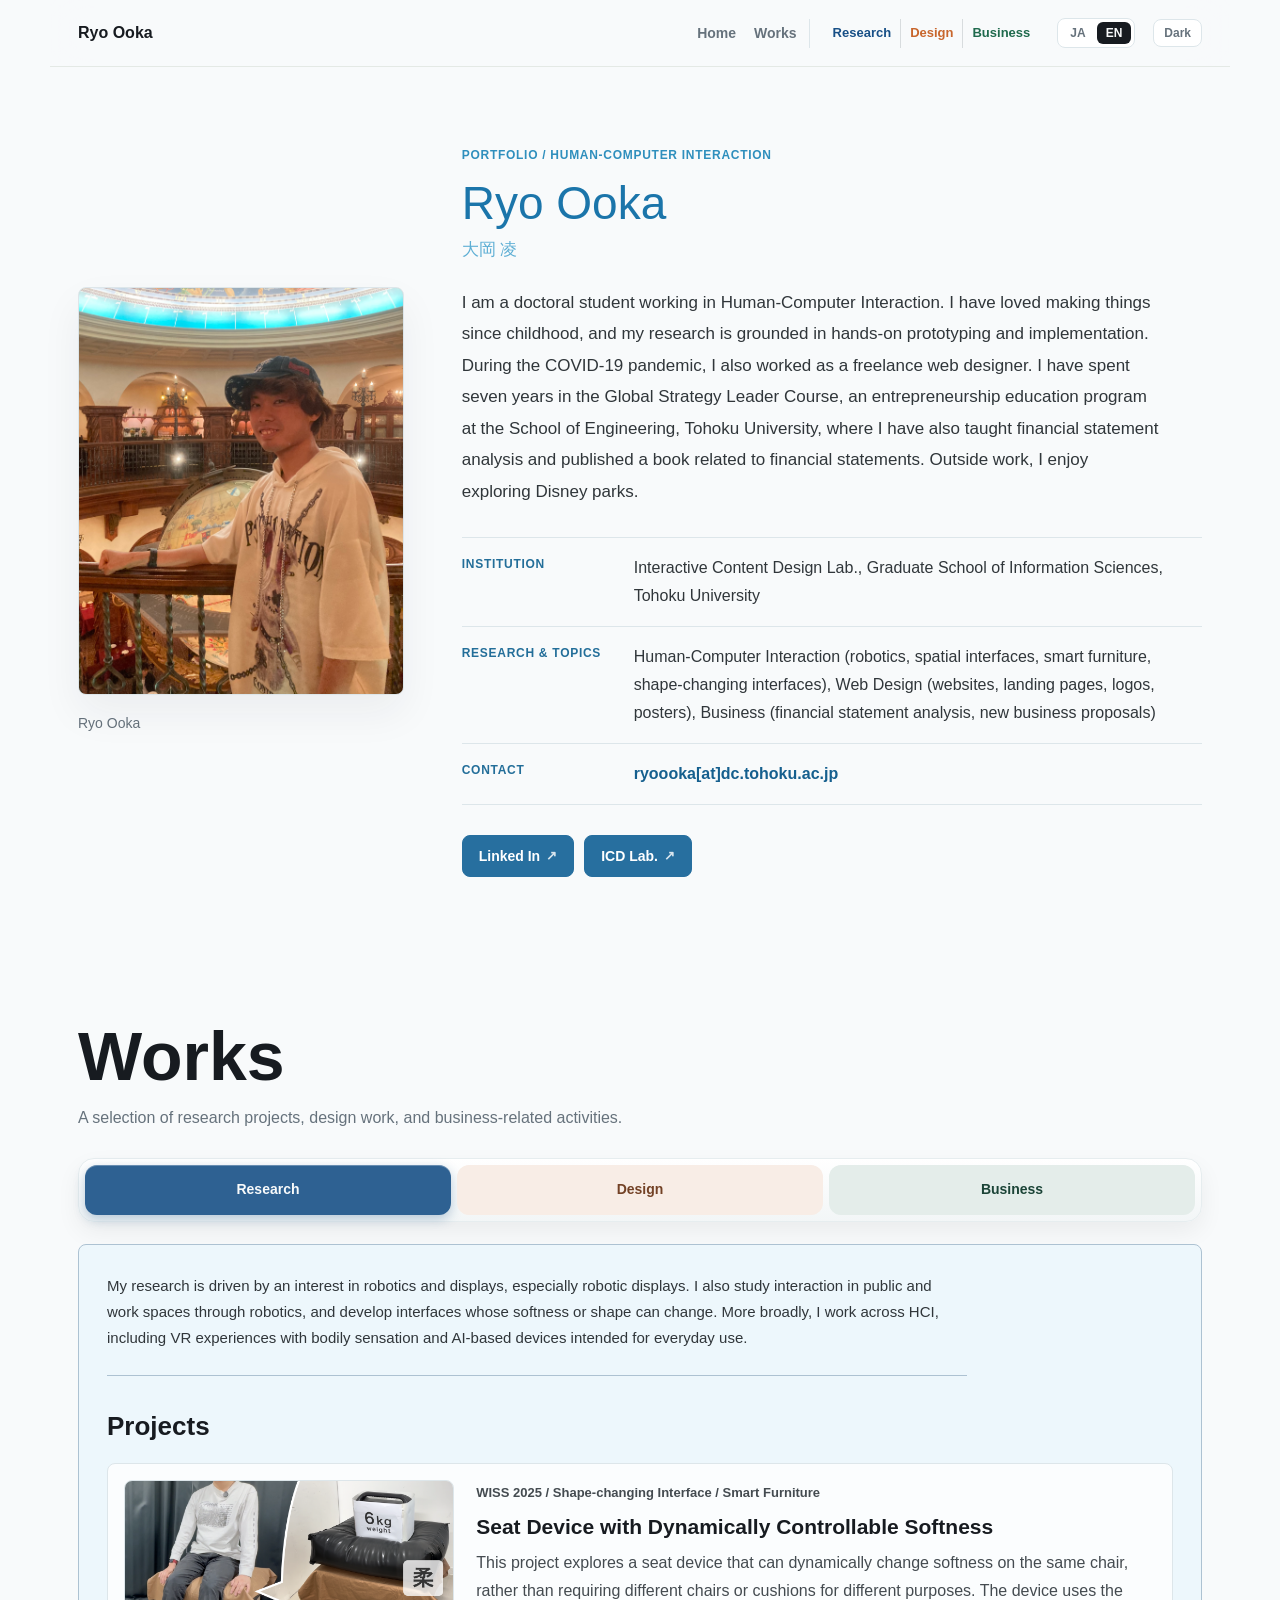
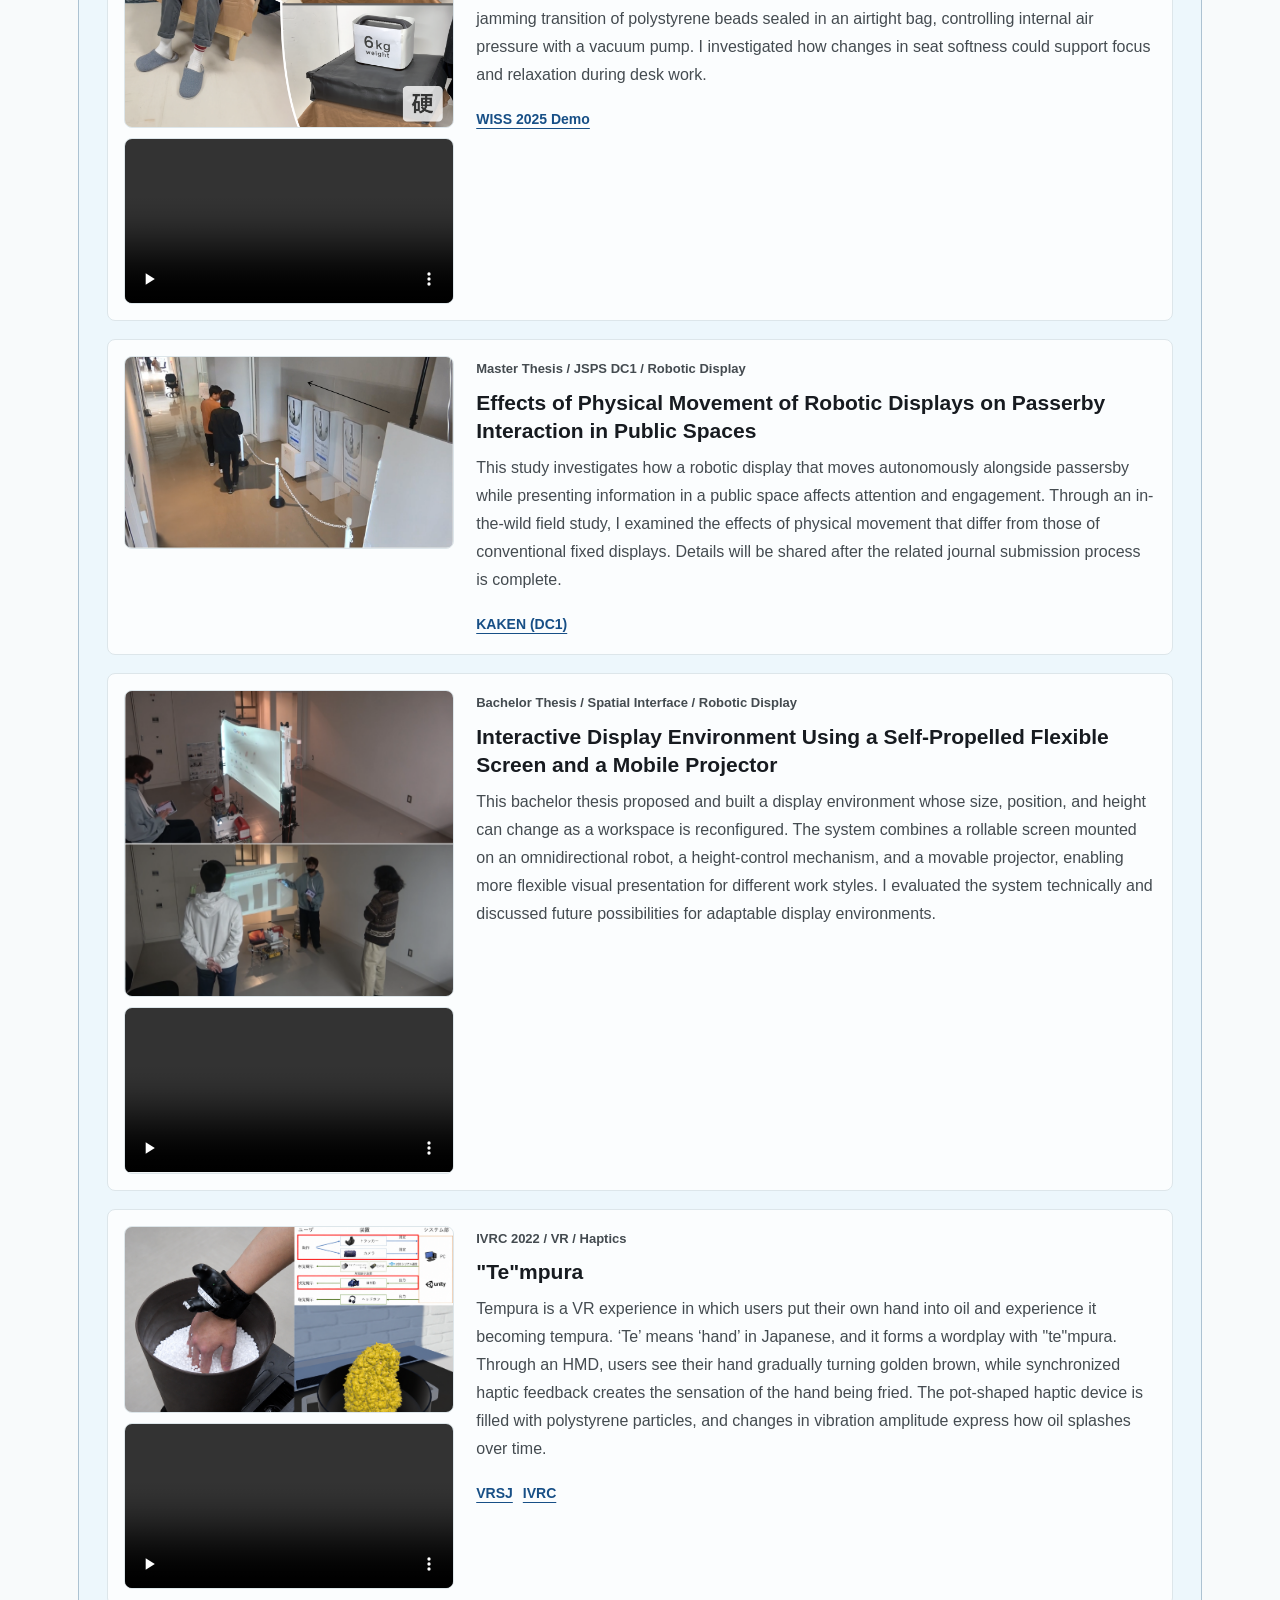
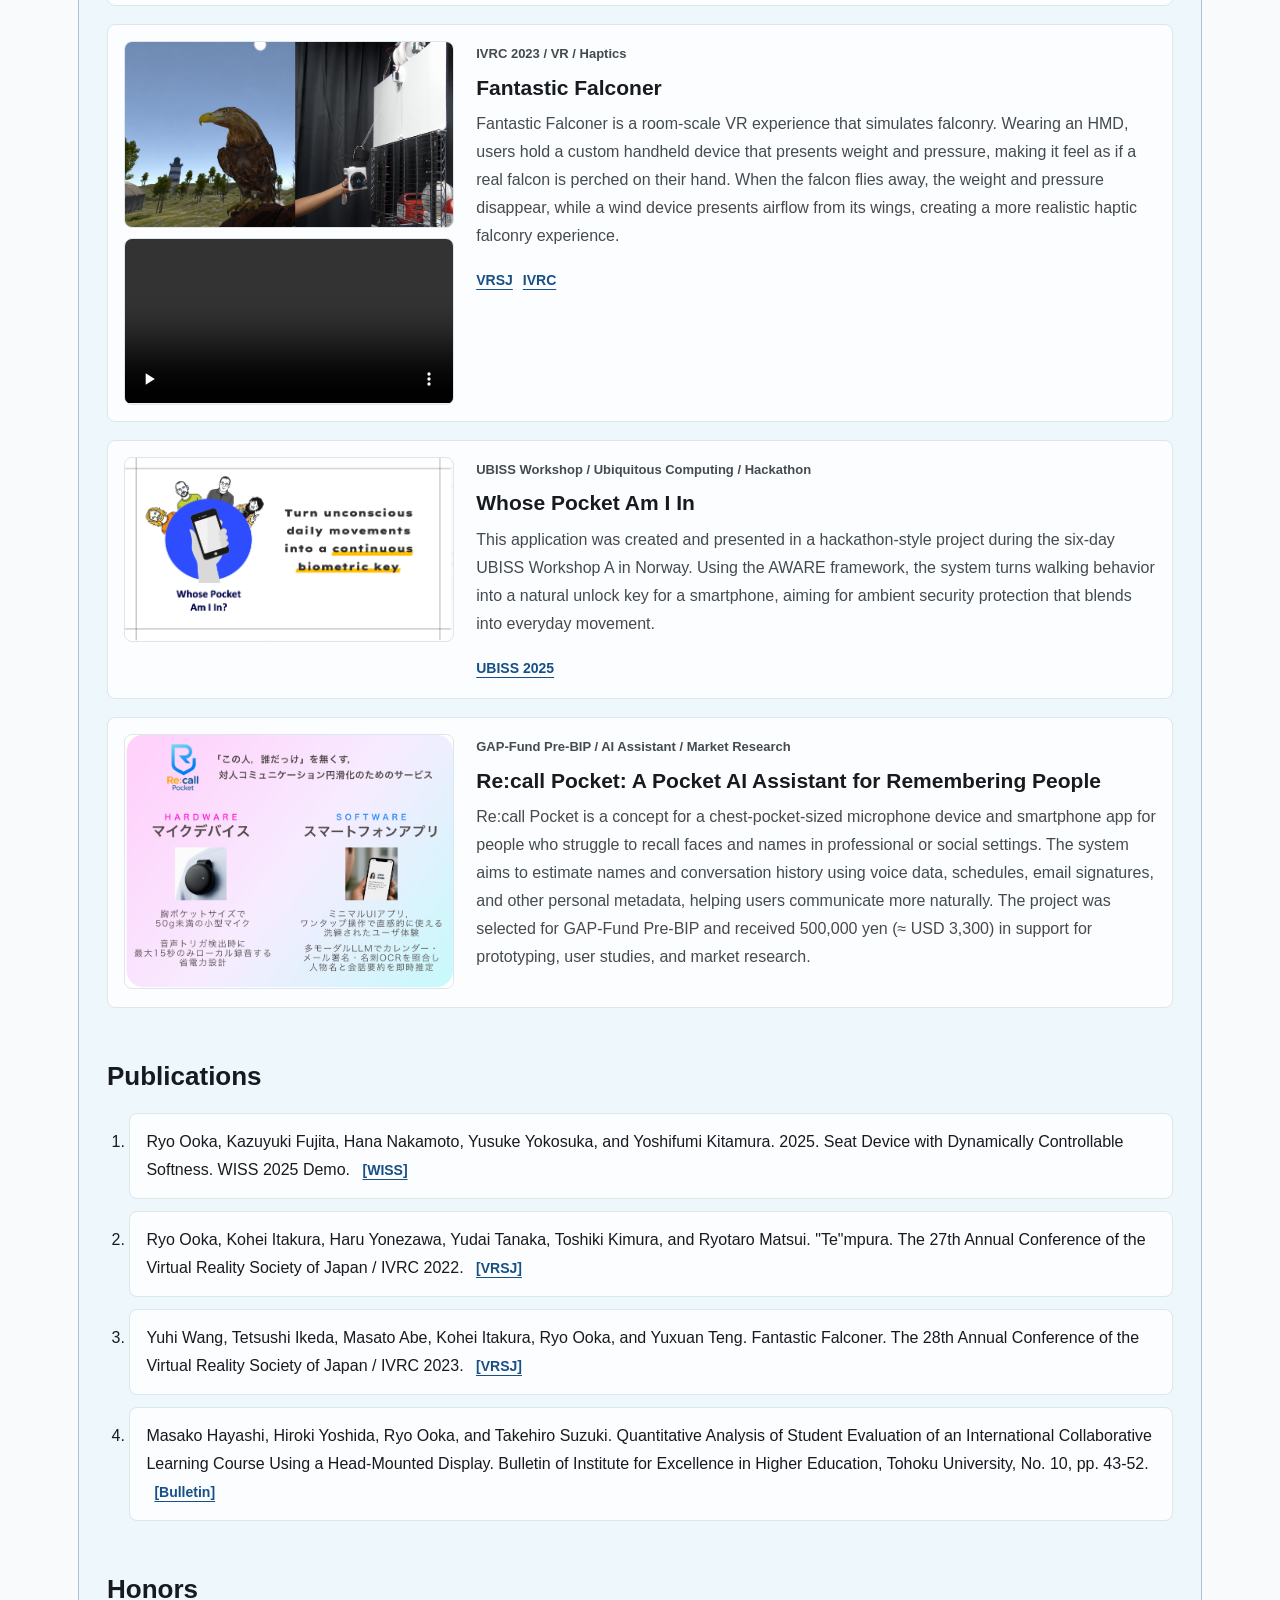
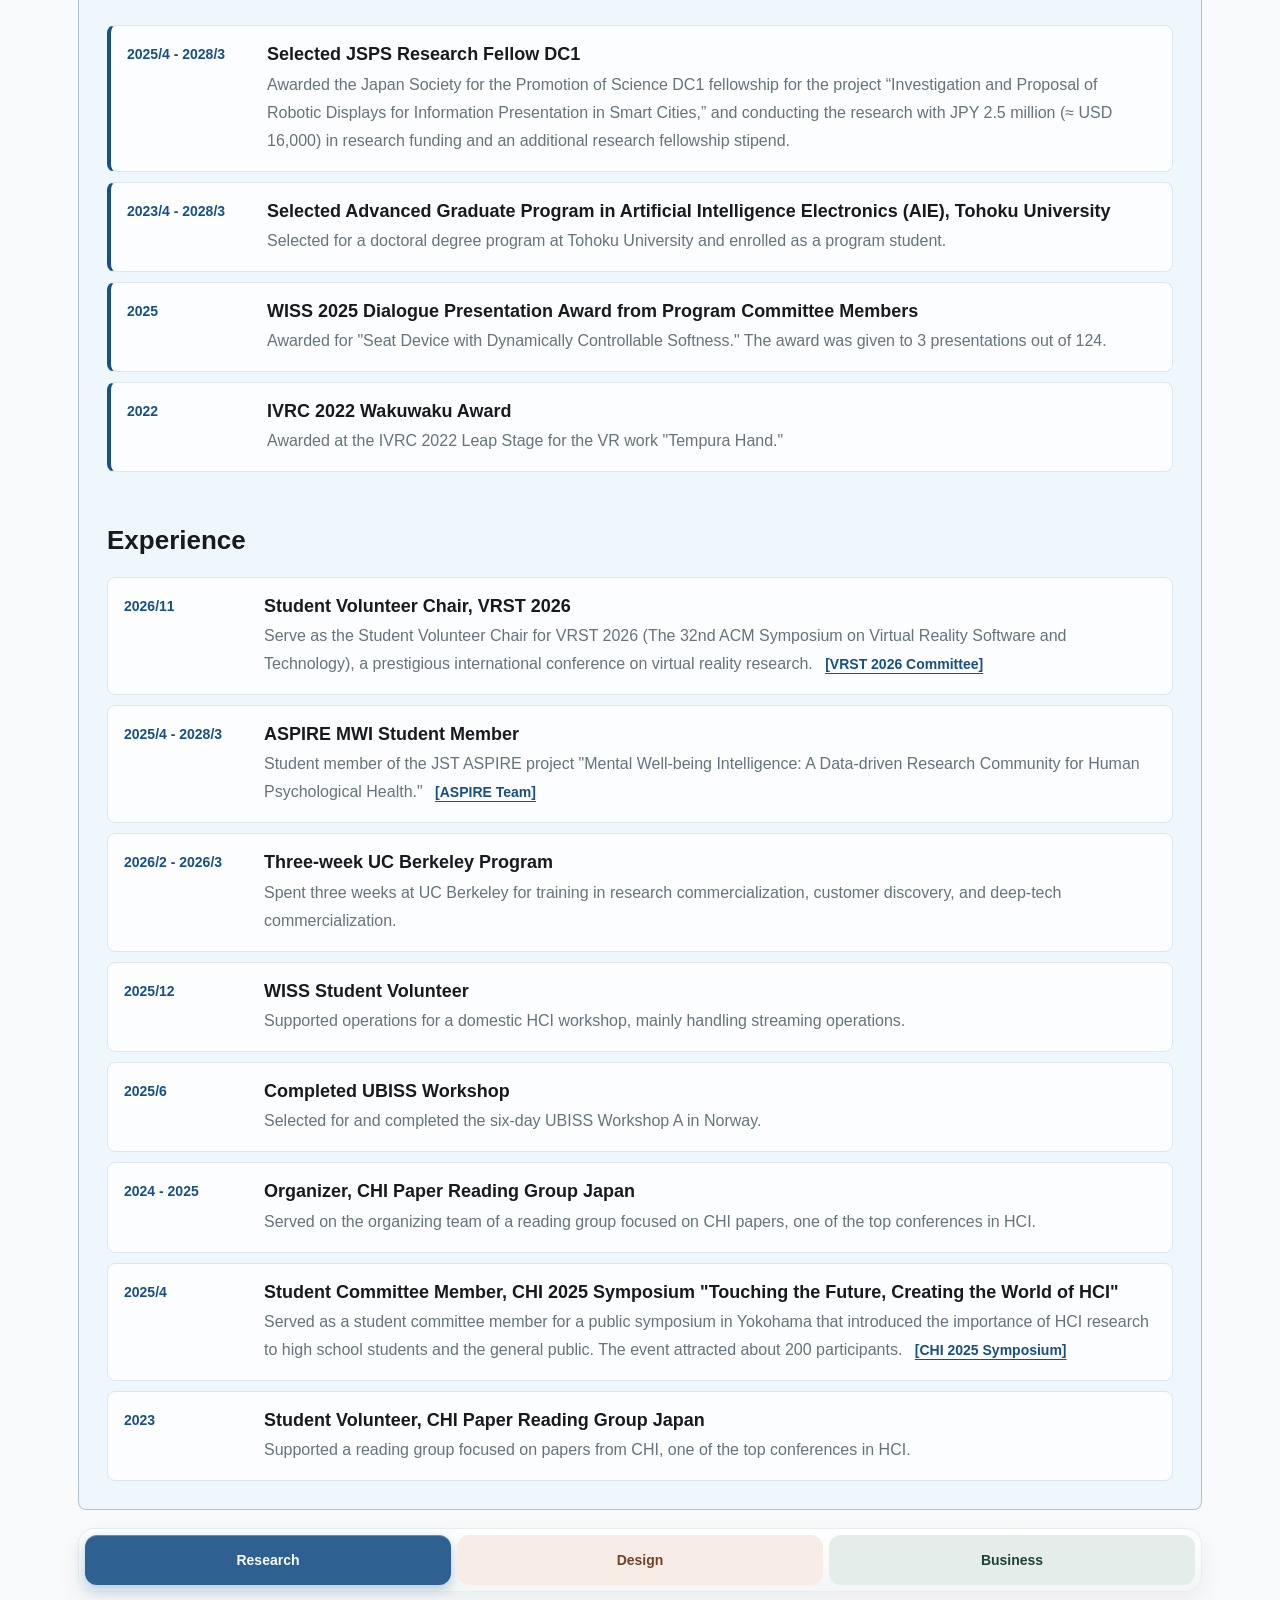
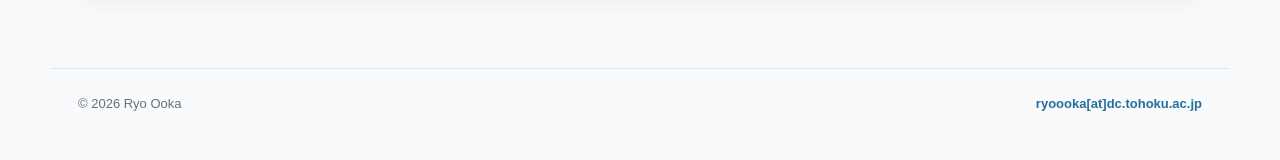
==== commit 7d5d34fe: "adjust button & topics" ====
--- a/en/index.html
+++ b/en/index.html
@@ -1,5 +1,5 @@
-<!DOCTYPE html><html lang="en"> <head><meta charset="UTF-8"><meta name="description" content="Portfolio of Ryo Ooka, a doctoral student at Tohoku University working on Human-Computer Interaction, robotic displays, spatial interfaces, smart furniture, web design, and business development."><meta name="author" content="Ryo Ooka"><meta name="keywords" content="Ryo Ooka,HCI,Human-Computer Interaction,Robotic Display,Spatial Interface,Smart Furniture,Shape-changing Interface,Web Design,Business Development,Tohoku University"><meta name="robots" content="index, follow"><meta name="viewport" content="width=device-width, initial-scale=1.0"><meta name="theme-color" media="(prefers-color-scheme: light)" content="#f8fafb"><meta name="theme-color" media="(prefers-color-scheme: dark)" content="#0c1116"><link rel="canonical" href="https://ryoooka.com/en/"><link rel="alternate" hreflang="ja" href="https://ryoooka.com/"><link rel="alternate" hreflang="en" href="https://ryoooka.com/en/"><link rel="alternate" hreflang="x-default" href="https://ryoooka.com/"><meta property="og:type" content="profile"><meta property="og:site_name" content="Ryo Ooka Portfolio"><meta property="og:title" content="Ryo Ooka | HCI Researcher, Web Designer, Business Development"><meta property="og:description" content="Portfolio of Ryo Ooka, a doctoral student at Tohoku University working on Human-Computer Interaction, robotic displays, spatial interfaces, smart furniture, web design, and business development."><meta property="og:url" content="https://ryoooka.com/en/"><meta property="og:image" content="https://ryoooka.com/images/profile.jpeg"><meta property="og:locale" content="en_US"><meta property="og:locale:alternate" content="ja_JP"><meta property="profile:first_name" content="Ryo"><meta property="profile:last_name" content="Ooka"><meta name="twitter:card" content="summary"><meta name="twitter:title" content="Ryo Ooka | HCI Researcher, Web Designer, Business Development"><meta name="twitter:description" content="Portfolio of Ryo Ooka, a doctoral student at Tohoku University working on Human-Computer Interaction, robotic displays, spatial interfaces, smart furniture, web design, and business development."><meta name="twitter:image" content="https://ryoooka.com/images/profile.jpeg"><script type="application/ld+json">{"@context":"https://schema.org","@type":"Person","name":"Ryo Ooka","alternateName":"大岡 凌","url":"https://ryoooka.com/en/","image":"https://ryoooka.com/images/profile.jpeg","email":"ryoooka@dc.tohoku.ac.jp","jobTitle":"Doctoral Student / HCI Researcher","affiliation":{"@type":"CollegeOrUniversity","name":"Tohoku University","department":"Graduate School of Information Sciences"},"memberOf":{"@type":"Organization","name":"Interactive Content Design Lab.","url":"https://www.icd.riec.tohoku.ac.jp/"},"sameAs":["https://www.linkedin.com/in/ryoooka?utm_source=share&utm_campaign=share_via&utm_content=profile&utm_medium=ios_app","https://www.icd.riec.tohoku.ac.jp/"],"knowsAbout":["Human-Computer Interaction","Robotic Displays","Spatial Interfaces","Smart Furniture","Shape-changing Interfaces","Web Design","Business Development"]}</script><script type="module">(()=>{const e=localStorage.getItem("theme"),t=window.matchMedia("(prefers-color-scheme: dark)").matches;document.documentElement.dataset.theme=e||(t?"dark":"light")})();</script><title>Ryo Ooka | HCI Researcher, Web Designer, Business Development</title><link rel="stylesheet" href="/_astro/global.CKMOB4xy.css"></head> <body> <header class="site-header"> <a class="logo" href="#home" aria-label="Home"> <span>Ryo Ooka</span> </a> <button class="menu-button" aria-label="Open menu" aria-expanded="false"> <span></span> <span></span> <span></span> </button> <nav class="site-nav" aria-label="Main navigation"> <a href="#home">Home</a> <a href="#works">Works</a> <div class="nav-work-tabs" aria-label="Works categories"> <a class="nav-research" href="#works" data-tab-target="research">Research</a> <a class="nav-design" href="#works" data-tab-target="design">Design</a> <a class="nav-business" href="#works" data-tab-target="business">Business</a> </div> <div class="language-switch"> <a href="/">JA</a> <a class="active" href="/en/">EN</a> </div> <button class="theme-toggle" type="button" data-theme-toggle aria-label="Switch color theme"> <span data-theme-label>Dark</span> </button> </nav> </header> <main> <section id="home" class="hero"> <aside class="hero-aside"> <div class="portrait-frame"> <div class="portrait-placeholder" aria-hidden="true">RO</div> <img src="/images/profile.jpeg" alt="Portrait of Ryo Ooka" fetchpriority="high" decoding="async" onerror="this.remove()"> </div> <p>
+<!DOCTYPE html><html lang="en"> <head><meta charset="UTF-8"><meta name="description" content="Portfolio of Ryo Ooka, a doctoral student at Tohoku University working on Human-Computer Interaction, robotic displays, spatial interfaces, smart furniture, web design, and business development."><meta name="author" content="Ryo Ooka"><meta name="keywords" content="Ryo Ooka,HCI,Human-Computer Interaction,Robotic Display,Spatial Interface,Smart Furniture,Shape-changing Interface,Web Design,Business Development,Tohoku University"><meta name="robots" content="index, follow"><meta name="viewport" content="width=device-width, initial-scale=1.0"><meta name="theme-color" media="(prefers-color-scheme: light)" content="#f8fafb"><meta name="theme-color" media="(prefers-color-scheme: dark)" content="#0c1116"><link rel="canonical" href="https://ryoooka.com/en/"><link rel="alternate" hreflang="ja" href="https://ryoooka.com/"><link rel="alternate" hreflang="en" href="https://ryoooka.com/en/"><link rel="alternate" hreflang="x-default" href="https://ryoooka.com/"><meta property="og:type" content="profile"><meta property="og:site_name" content="Ryo Ooka Portfolio"><meta property="og:title" content="Ryo Ooka | HCI Researcher, Web Designer, Business Development"><meta property="og:description" content="Portfolio of Ryo Ooka, a doctoral student at Tohoku University working on Human-Computer Interaction, robotic displays, spatial interfaces, smart furniture, web design, and business development."><meta property="og:url" content="https://ryoooka.com/en/"><meta property="og:image" content="https://ryoooka.com/images/profile.jpeg"><meta property="og:locale" content="en_US"><meta property="og:locale:alternate" content="ja_JP"><meta property="profile:first_name" content="Ryo"><meta property="profile:last_name" content="Ooka"><meta name="twitter:card" content="summary"><meta name="twitter:title" content="Ryo Ooka | HCI Researcher, Web Designer, Business Development"><meta name="twitter:description" content="Portfolio of Ryo Ooka, a doctoral student at Tohoku University working on Human-Computer Interaction, robotic displays, spatial interfaces, smart furniture, web design, and business development."><meta name="twitter:image" content="https://ryoooka.com/images/profile.jpeg"><script type="application/ld+json">{"@context":"https://schema.org","@type":"Person","name":"Ryo Ooka","alternateName":"大岡 凌","url":"https://ryoooka.com/en/","image":"https://ryoooka.com/images/profile.jpeg","email":"ryoooka@dc.tohoku.ac.jp","jobTitle":"Doctoral Student / HCI Researcher","affiliation":{"@type":"CollegeOrUniversity","name":"Tohoku University","department":"Graduate School of Information Sciences"},"memberOf":{"@type":"Organization","name":"Interactive Content Design Lab.","url":"https://www.icd.riec.tohoku.ac.jp/"},"sameAs":["https://www.linkedin.com/in/ryoooka?utm_source=share&utm_campaign=share_via&utm_content=profile&utm_medium=ios_app","https://www.icd.riec.tohoku.ac.jp/"],"knowsAbout":["Human-Computer Interaction","Robotic Displays","Spatial Interfaces","Smart Furniture","Shape-changing Interfaces","Web Design","Business Development"]}</script><script type="module">(()=>{const e=localStorage.getItem("theme"),t=window.matchMedia("(prefers-color-scheme: dark)").matches;document.documentElement.dataset.theme=e||(t?"dark":"light")})();</script><title>Ryo Ooka | HCI Researcher, Web Designer, Business Development</title><link rel="stylesheet" href="/_astro/global.viWs2AHZ.css"></head> <body> <header class="site-header"> <a class="logo" href="#home" aria-label="Home"> <span>Ryo Ooka</span> </a> <button class="menu-button" aria-label="Open menu" aria-expanded="false"> <span></span> <span></span> <span></span> </button> <nav class="site-nav" aria-label="Main navigation"> <a href="#home">Home</a> <a href="#works">Works</a> <div class="nav-work-tabs" aria-label="Works categories"> <a class="nav-research" href="#works" data-tab-target="research">Research</a> <a class="nav-design" href="#works" data-tab-target="design">Design</a> <a class="nav-business" href="#works" data-tab-target="business">Business</a> </div> <div class="language-switch"> <a href="/">JA</a> <a class="active" href="/en/">EN</a> </div> <button class="theme-toggle" type="button" data-theme-toggle aria-label="Switch color theme"> <span data-theme-label>Dark</span> </button> </nav> </header> <main> <section id="home" class="hero"> <aside class="hero-aside"> <div class="portrait-frame"> <div class="portrait-placeholder" aria-hidden="true">RO</div> <img src="/images/profile.jpeg" alt="Portrait of Ryo Ooka" fetchpriority="high" decoding="async" onerror="this.remove()"> </div> <p>
 Ryo Ooka
-</p> </aside> <div class="hero-main"> <p class="eyebrow">Portfolio / Human-Computer Interaction</p> <h1>Ryo Ooka</h1> <p class="name-en">大岡 凌</p> <p class="lead">I am a doctoral student working in Human-Computer Interaction. I have loved making things since childhood, and my research is grounded in hands-on prototyping and implementation. During the COVID-19 pandemic, I also worked as a freelance web designer. I have spent seven years in the Global Strategy Leader Course, an entrepreneurship education program at the School of Engineering, Tohoku University, where I have also taught financial statement analysis and published a book related to financial statements. Outside work, I enjoy exploring Disney parks.</p> <dl class="profile-list"> <div> <dt>Institution</dt> <dd>Interactive Content Design Lab., Graduate School of Information Sciences, Tohoku University</dd> </div> <div> <dt>Research Topic</dt> <dd>Human-Computer Interaction (robotics, spatial interfaces, smart furniture, shape-changing interfaces), Web Design (websites, landing pages, logos, posters), Business (financial statement analysis, new business proposals)</dd> </div> <div> <dt>Contact</dt> <dd> <a href="mailto:ryoooka[at]dc.tohoku.ac.jp">ryoooka[at]dc.tohoku.ac.jp</a> </dd> </div> </dl> <div class="hero-actions"> <a class="button" href="https://www.linkedin.com/in/ryoooka?utm_source=share&#38;utm_campaign=share_via&#38;utm_content=profile&#38;utm_medium=ios_app" target="_blank"> Linked In <span class="button-tag">↗</span> </a><a class="button" href="https://www.icd.riec.tohoku.ac.jp/" target="_blank"> ICD Lab. <span class="button-tag">↗</span> </a> </div> </div> </section> <section id="works" class="works section"> <div class="section-heading works-heading"> <p class="eyebrow">Works</p> <h2>Works</h2> <p>
+</p> </aside> <div class="hero-main"> <p class="eyebrow">Portfolio / Human-Computer Interaction</p> <h1>Ryo Ooka</h1> <p class="name-en">大岡 凌</p> <p class="lead">I am a doctoral student working in Human-Computer Interaction. I have loved making things since childhood, and my research is grounded in hands-on prototyping and implementation. During the COVID-19 pandemic, I also worked as a freelance web designer. I have spent seven years in the Global Strategy Leader Course, an entrepreneurship education program at the School of Engineering, Tohoku University, where I have also taught financial statement analysis and published a book related to financial statements. Outside work, I enjoy exploring Disney parks.</p> <dl class="profile-list"> <div> <dt>Institution</dt> <dd>Interactive Content Design Lab., Graduate School of Information Sciences, Tohoku University</dd> </div> <div> <dt>Research & Topics</dt> <dd>Human-Computer Interaction (robotics, spatial interfaces, smart furniture, shape-changing interfaces), Web Design (websites, landing pages, logos, posters), Business (financial statement analysis, new business proposals)</dd> </div> <div> <dt>Contact</dt> <dd> <a href="mailto:ryoooka[at]dc.tohoku.ac.jp">ryoooka[at]dc.tohoku.ac.jp</a> </dd> </div> </dl> <div class="hero-actions"> <a class="button" href="https://www.linkedin.com/in/ryoooka?utm_source=share&#38;utm_campaign=share_via&#38;utm_content=profile&#38;utm_medium=ios_app" target="_blank"> Linked In <span class="button-tag">↗</span> </a><a class="button" href="https://www.icd.riec.tohoku.ac.jp/" target="_blank"> ICD Lab. <span class="button-tag">↗</span> </a> </div> </div> </section> <section id="works" class="works section"> <div class="section-heading works-heading"> <p class="eyebrow">Works</p> <h2>Works</h2> <p>
 A selection of research projects, design work, and business-related activities.
 </p> </div> <div class="tab-controls" data-tab-controls> <button class="tab-button active research-tab" type="button" data-tab="research">Research</button> <button class="tab-button design-tab" type="button" data-tab="design">Design</button> <button class="tab-button business-tab" type="button" data-tab="business">Business</button> </div> <div class="tab-panel active theme-research" id="research"> <div class="tab-intro"> <p>My research is driven by an interest in robotics and displays, especially robotic displays. I also study interaction in public and work spaces through robotics, and develop interfaces whose softness or shape can change. More broadly, I work across HCI, including VR experiences with bodily sensation and AI-based devices intended for everyday use.</p> </div> <section class="subsection"> <h3>Projects</h3> <div class="feature-list"> <article class="feature-card"> <div class="feature-media"> <img src="/images/research/research-soft-seat.png" alt="Seat Device with Dynamically Controllable Softness teaser" loading="lazy" decoding="async" onerror="this.remove()"> <video controls muted playsinline preload="none" onerror="this.remove()"> <source src="/movies/research-soft-seat.mp4" type="video/mp4"> </video> </div> <div class="feature-content"> <p class="meta">WISS 2025 / Shape-changing Interface / Smart Furniture</p> <h4>Seat Device with Dynamically Controllable Softness</h4> <p>This project explores a seat device that can dynamically change softness on the same chair, rather than requiring different chairs or cushions for different purposes. The device uses the jamming transition of polystyrene beads sealed in an airtight bag, controlling internal air pressure with a vacuum pump. I investigated how changes in seat softness could support focus and relaxation during desk work.</p> <div class="link-row"> <a href="https://www.wiss.org/WISS2025Proceedings/data/demo/1-C15.pdf">WISS 2025 Demo</a> </div> </div> </article><article class="feature-card"> <div class="feature-media"> <img src="/images/research/research-robotic-display.png" alt="Effects of Physical Movement of Robotic Displays on Passerby Interaction in Public Spaces teaser" loading="lazy" decoding="async" onerror="this.remove()">  </div> <div class="feature-content"> <p class="meta">Master Thesis / JSPS DC1 / Robotic Display</p> <h4>Effects of Physical Movement of Robotic Displays on Passerby Interaction in Public Spaces</h4> <p>This study investigates how a robotic display that moves autonomously alongside passersby while presenting information in a public space affects attention and engagement. Through an in-the-wild field study, I examined the effects of physical movement that differ from those of conventional fixed displays. Details will be shared after the related journal submission process is complete.</p> <div class="link-row"> <a href="https://kaken.nii.ac.jp/ja/grant/KAKENHI-PROJECT-25KJ0551/">KAKEN (DC1)</a> </div> </div> </article><article class="feature-card"> <div class="feature-media"> <img src="/images/research/research-flexible-screen.png" alt="Interactive Display Environment Using a Self-Propelled Flexible Screen and a Mobile Projector teaser" loading="lazy" decoding="async" onerror="this.remove()"> <video controls muted playsinline preload="none" onerror="this.remove()"> <source src="/movies/research-flexible-screen.mp4" type="video/mp4"> </video> </div> <div class="feature-content"> <p class="meta">Bachelor Thesis / Spatial Interface / Robotic Display</p> <h4>Interactive Display Environment Using a Self-Propelled Flexible Screen and a Mobile Projector</h4> <p>This bachelor thesis proposed and built a display environment whose size, position, and height can change as a workspace is reconfigured. The system combines a rollable screen mounted on an omnidirectional robot, a height-control mechanism, and a movable projector, enabling more flexible visual presentation for different work styles. I evaluated the system technically and discussed future possibilities for adaptable display environments.</p> <div class="link-row">  </div> </div> </article><article class="feature-card"> <div class="feature-media"> <img src="/images/research/research-tenpura.png" alt="&#34;Te&#34;mpura teaser" loading="lazy" decoding="async" onerror="this.remove()"> <video controls muted playsinline preload="none" onerror="this.remove()"> <source src="/movies/research-tenpura.mp4" type="video/mp4"> </video> </div> <div class="feature-content"> <p class="meta">IVRC 2022 / VR / Haptics</p> <h4>&quot;Te&quot;mpura</h4> <p>Tempura is a VR experience in which users put their own hand into oil and experience it becoming tempura. ‘Te’ means ‘hand’ in Japanese, and it forms a wordplay with &quot;te&quot;mpura. Through an HMD, users see their hand gradually turning golden brown, while synchronized haptic feedback creates the sensation of the hand being fried. The pot-shaped haptic device is filled with polystyrene particles, and changes in vibration amplitude express how oil splashes over time.</p> <div class="link-row"> <a href="https://conference.vrsj.org/ac2022/program/1A3.html">VRSJ</a><a href="https://ivrc.net/2022/leap/">IVRC</a> </div> </div> </article><article class="feature-card"> <div class="feature-media"> <img src="/images/research/research-takajo.png" alt="Fantastic Falconer teaser" loading="lazy" decoding="async" onerror="this.remove()"> <video controls muted playsinline preload="none" onerror="this.remove()"> <source src="/movies/research-takajo.mp4" type="video/mp4"> </video> </div> <div class="feature-content"> <p class="meta">IVRC 2023 / VR / Haptics</p> <h4>Fantastic Falconer</h4> <p>Fantastic Falconer is a room-scale VR experience that simulates falconry. Wearing an HMD, users hold a custom handheld device that presents weight and pressure, making it feel as if a real falcon is perched on their hand. When the falcon flies away, the weight and pressure disappear, while a wind device presents airflow from its wings, creating a more realistic haptic falconry experience.</p> <div class="link-row"> <a href="https://conference.vrsj.org/ac2023/program/IVRC.html">VRSJ</a><a href="https://ivrc.net/archive/%E3%83%8F%E3%83%A9%E3%82%B7%E3%83%A7%E3%83%BC%E3%81%AA%E9%B7%B9%E5%8C%A02023/">IVRC</a> </div> </div> </article><article class="feature-card"> <div class="feature-media"> <img src="/images/research/research-whose-pocket.png" alt="Whose Pocket Am I In teaser" loading="lazy" decoding="async" onerror="this.remove()">  </div> <div class="feature-content"> <p class="meta">UBISS Workshop / Ubiquitous Computing / Hackathon</p> <h4>Whose Pocket Am I In</h4> <p>This application was created and presented in a hackathon-style project during the six-day UBISS Workshop A in Norway. Using the AWARE framework, the system turns walking behavior into a natural unlock key for a smartphone, aiming for ambient security protection that blends into everyday movement.</p> <div class="link-row"> <a href="https://ubicomp.oulu.fi/UBISS2025">UBISS 2025</a> </div> </div> </article><article class="feature-card"> <div class="feature-media"> <img src="/images/research/research-recall-pocket.png" alt="Re:call Pocket: A Pocket AI Assistant for Remembering People teaser" loading="lazy" decoding="async" onerror="this.remove()">  </div> <div class="feature-content"> <p class="meta">GAP-Fund Pre-BIP / AI Assistant / Market Research</p> <h4>Re:call Pocket: A Pocket AI Assistant for Remembering People</h4> <p>Re:call Pocket is a concept for a chest-pocket-sized microphone device and smartphone app for people who struggle to recall faces and names in professional or social settings. The system aims to estimate names and conversation history using voice data, schedules, email signatures, and other personal metadata, helping users communicate more naturally. The project was selected for GAP-Fund Pre-BIP and received 500,000 yen (≈ USD 3,300) in support for prototyping, user studies, and market research.</p> <div class="link-row">  </div> </div> </article> </div> </section> <section class="subsection"> <h3>Publications</h3> <ol class="publication-list"> <li> <span>Ryo Ooka, Kazuyuki Fujita, Hana Nakamoto, Yusuke Yokosuka, and Yoshifumi Kitamura. 2025. Seat Device with Dynamically Controllable Softness. WISS 2025 Demo.</span> <span class="inline-links"> <a href="https://www.wiss.org/WISS2025Proceedings/data/demo/1-C15.pdf">[WISS]</a> </span> </li><li> <span>Ryo Ooka, Kohei Itakura, Haru Yonezawa, Yudai Tanaka, Toshiki Kimura, and Ryotaro Matsui. &quot;Te&quot;mpura. The 27th Annual Conference of the Virtual Reality Society of Japan / IVRC 2022.</span> <span class="inline-links"> <a href="https://conference.vrsj.org/ac2022/program/1A3.html">[VRSJ]</a> </span> </li><li> <span>Yuhi Wang, Tetsushi Ikeda, Masato Abe, Kohei Itakura, Ryo Ooka, and Yuxuan Teng. Fantastic Falconer. The 28th Annual Conference of the Virtual Reality Society of Japan / IVRC 2023.</span> <span class="inline-links"> <a href="https://conference.vrsj.org/ac2023/program/doc/IVRC-09.pdf">[VRSJ]</a> </span> </li><li> <span>Masako Hayashi, Hiroki Yoshida, Ryo Ooka, and Takehiro Suzuki. Quantitative Analysis of Student Evaluation of an International Collaborative Learning Course Using a Head-Mounted Display. Bulletin of Institute for Excellence in Higher Education, Tohoku University, No. 10, pp. 43-52.</span> <span class="inline-links"> <a href="https://www.ihe.tohoku.ac.jp/wp-content/uploads/2025/07/bulletin_2024.pdf#page=47">[Bulletin]</a> </span> </li> </ol> </section> <section class="subsection"> <h3>Honors</h3> <div class="award-list"> <article> <span>2025/4 - 2028/3</span> <div> <h4>Selected JSPS Research Fellow DC1</h4> <p>Awarded the Japan Society for the Promotion of Science DC1 fellowship for the project “Investigation and Proposal of Robotic Displays for Information Presentation in Smart Cities,” and conducting the research with JPY 2.5 million (≈ USD 16,000) in research funding and an additional research fellowship stipend.</p>  </div> </article><article> <span>2023/4 - 2028/3</span> <div> <h4>Selected Advanced Graduate Program in Artificial Intelligence Electronics (AIE), Tohoku University</h4> <p>Selected for a doctoral degree program at Tohoku University and enrolled as a program student.</p>  </div> </article><article> <span>2025</span> <div> <h4>WISS 2025 Dialogue Presentation Award from Program Committee Members</h4> <p>Awarded for &quot;Seat Device with Dynamically Controllable Softness.&quot; The award was given to 3 presentations out of 124.</p>  </div> </article><article> <span>2022</span> <div> <h4>IVRC 2022 Wakuwaku Award</h4> <p>Awarded at the IVRC 2022 Leap Stage for the VR work &quot;Tempura Hand.&quot;</p>  </div> </article> </div> </section> <section class="subsection"> <h3>Experience</h3> <div class="compact-list"> <article> <span>2026/11</span> <div> <h4>Student Volunteer Chair, VRST 2026</h4> <p> Serve as the Student Volunteer Chair for VRST 2026 (The 32nd ACM Symposium on Virtual Reality Software and Technology), a prestigious international conference on virtual reality research. <span class="inline-links"> <a href="https://vrst.acm.org/vrst2026/committee/" target="_blank">[VRST 2026 Committee]</a> </span> </p> </div> </article><article> <span>2025/4 - 2028/3</span> <div> <h4>ASPIRE MWI Student Member</h4> <p> Student member of the JST ASPIRE project &quot;Mental Well-being Intelligence: A Data-driven Research Community for Human Psychological Health.&quot; <span class="inline-links"> <a href="https://aspire-mwi.org/team/" target="_blank">[ASPIRE Team]</a> </span> </p> </div> </article><article> <span>2026/2 - 2026/3</span> <div> <h4>Three-week UC Berkeley Program</h4> <p> Spent three weeks at UC Berkeley for training in research commercialization, customer discovery, and deep-tech commercialization.  </p> </div> </article><article> <span>2025/12</span> <div> <h4>WISS Student Volunteer</h4> <p> Supported operations for a domestic HCI workshop, mainly handling streaming operations.  </p> </div> </article><article> <span>2025/6</span> <div> <h4>Completed UBISS Workshop</h4> <p> Selected for and completed the six-day UBISS Workshop A in Norway.  </p> </div> </article><article> <span>2024 - 2025</span> <div> <h4>Organizer, CHI Paper Reading Group Japan</h4> <p> Served on the organizing team of a reading group focused on CHI papers, one of the top conferences in HCI.  </p> </div> </article><article> <span>2025/4</span> <div> <h4>Student Committee Member, CHI 2025 Symposium &quot;Touching the Future, Creating the World of HCI&quot;</h4> <p> Served as a student committee member for a public symposium in Yokohama that introduced the importance of HCI research to high school students and the general public. The event attracted about 200 participants. <span class="inline-links"> <a href="https://sigchi.jp/symposium/chi2025_symposium/" target="_blank">[CHI 2025 Symposium]</a> </span> </p> </div> </article><article> <span>2023</span> <div> <h4>Student Volunteer, CHI Paper Reading Group Japan</h4> <p> Supported a reading group focused on papers from CHI, one of the top conferences in HCI.  </p> </div> </article> </div> </section> </div> <div class="tab-panel theme-design" id="design"> <div class="tab-intro"> <p>Building on my web development skills, I have worked as a freelance web designer since the COVID-19 pandemic, handling projects from visual design through implementation. My work includes websites, logos, and presentation materials, with an emphasis on connecting information structure and visual expression. I also draw on my interests in business and marketing to design event experiences and products.</p> </div> <section class="subsection"> <h3>Topics</h3> <div class="feature-list"> <article class="feature-card"> <div class="feature-media"> <img src="/images/design/design-ccontents-cording.png" alt="Practical Coding Content for Freelance Coders teaser" loading="lazy" decoding="async" onerror="this.remove()"> </div> <div class="feature-content"> <p class="meta">Web Design / Contents / Marketing</p> <h4>Practical Coding Content for Freelance Coders</h4> <p>I sold educational content for early-career freelance coders. The project addressed the problem that beginners often have few portfolio-ready works, making it difficult to turn learning and experience into client acquisition. I designed web design content that could be used as portfolio work, built repeat-sales channels through social media marketing and LINE (Japanese SNS) Business accounts, and operated a Slack-based community.</p> <div class="link-row">  </div> </div> </article><article class="feature-card"> <div class="feature-media"> <img src="/images/design/design-chi-symposium.jpg" alt="CHI 2025 Symposium teaser" loading="lazy" decoding="async" onerror="this.remove()"> </div> <div class="feature-content"> <p class="meta">Web Design / Event Website</p> <h4>CHI 2025 Symposium</h4> <p>When CHI was held in Yokohama, Japan, this symposium introduced the importance of HCI research to high school students and the general public. As a student committee member for the event, which attracted about 200 participants, I handled the overall design, including posters distributed in Yokohama, the website, wayfinding signs, slides, and armbands. I designed the information structure, visibility, promotional flow, and the overall visitor experience.</p> <div class="link-row"> <a href="https://sigchi.jp/symposium/chi2025_symposium/" target="_blank">Website</a> </div> </div> </article> </div> </section> <section class="subsection"> <h3>Works</h3> <div class="work-grid"> <article class="work-card"> <img src="/images/design/design-chatRuna.png" alt="Logo and Banner Design for Chat Runa image" loading="lazy" decoding="async" onerror="this.remove()"> <div> <h4>Logo and Banner Design for Chat Runa</h4> <p></p> </div> </article><article class="work-card"> <img src="/images/design/design-banner_sun.png" alt="Sunflower Festival Banner image" loading="lazy" decoding="async" onerror="this.remove()"> <div> <h4>Sunflower Festival Banner</h4> <p></p> </div> </article><article class="work-card"> <img src="/images/design/design-goods-fest.png" alt="Tohoku University Festival 2020 Goods Design: Sticky Notes image" loading="lazy" decoding="async" onerror="this.remove()"> <div> <h4>Tohoku University Festival 2020 Goods Design: Sticky Notes</h4> <p></p> </div> </article><article class="work-card"> <img src="/images/design/design-goods-coaster.jpg" alt="Goods Design: Coaster image" loading="lazy" decoding="async" onerror="this.remove()"> <div> <h4>Goods Design: Coaster</h4> <p></p> </div> </article><article class="work-card"> <img src="/images/design/design-hp-prefumo.png" alt="Website Design image" loading="lazy" decoding="async" onerror="this.remove()"> <div> <h4>Website Design</h4> <p></p> </div> </article><article class="work-card"> <img src="/images/design/design-hp-hotel.png" alt="Website Design image" loading="lazy" decoding="async" onerror="this.remove()"> <div> <h4>Website Design</h4> <p></p> </div> </article><article class="work-card"> <img src="/images/design/design-radio-banner.png" alt="Radio Promotion Banner image" loading="lazy" decoding="async" onerror="this.remove()"> <div> <h4>Radio Promotion Banner</h4> <p></p> </div> </article><article class="work-card"> <img src="/images/design/design-radio-logo.png" alt="Radio Logo Design image" loading="lazy" decoding="async" onerror="this.remove()"> <div> <h4>Radio Logo Design</h4> <p></p> </div> </article><article class="work-card"> <img src="/images/design/design-hp-cafe.png" alt="Website Design image" loading="lazy" decoding="async" onerror="this.remove()"> <div> <h4>Website Design</h4> <p></p> </div> </article><article class="work-card"> <img src="/images/design/design-lp-veg.png" alt="Landing Page Design image" loading="lazy" decoding="async" onerror="this.remove()"> <div> <h4>Landing Page Design</h4> <p></p> </div> </article> </div> </section> </div> <div class="tab-panel theme-business" id="business"> <div class="tab-intro"> <p>Since my first undergraduate year, I have participated in the Global Strategy Leader Course at the School of Engineering, Tohoku University, where students analyze real companies through financial statements and propose new businesses. I have presented business proposals to executives at major companies and co-authored a book that documents the program methods and activities. Recently, my focus has shifted toward research commercialization, customer discovery, and venture exploration.</p> </div> <section class="subsection"> <h3>Topics</h3> <div class="feature-list"> <article class="feature-card"> <div class="feature-media"> <img src="/images/business/business-gsc-logo.png" alt="Global Strategy Leader Course teaser" loading="lazy" decoding="async" onerror="this.remove()"> </div> <div class="feature-content"> <p class="meta">Business / Strategy / Global Program</p> <h4>Global Strategy Leader Course</h4> <p>This is an extracurricular Saturday course organized by the School of Engineering, Tohoku University. I have participated continuously for seven years since my first undergraduate year in 2019. In the course, students read public materials such as financial statements and shareholder meeting documents, then propose innovative new businesses. The annual prompt is intentionally ambitious and open-ended, such as &quot;Propose a strategy for SoftBank to surpass Amazon in business scale.&quot; Students use financial indicators to develop and present persuasive, feasible proposals that respond to such prompts.</p> <div class="link-row"> <a href="http://www.iee.eng.tohoku.ac.jp/lecture/intl.html">Global Strategy Leader Course, Tohoku University</a> </div> </div> </article><article class="feature-card"> <div class="feature-media"> <img src="/images/business/business-book.png" alt="Book Publication on New Business Proposals teaser" loading="lazy" decoding="async" onerror="this.remove()"> </div> <div class="feature-content"> <p class="meta">Book / Publishing</p> <h4>Book Publication on New Business Proposals</h4> <p>I served as a lead author for &quot;Beyond GAFAM: Innovative Business Proposals by Students: From Financial Statement Basics to Boardroom Proposals,&quot; a book that brings together the methods and activities of the Global Strategy Leader Course, which has taught business and strategy skills at Tohoku University for ten years. The book teaches practical skills for collecting data, analyzing it, and presenting persuasive proposals, with the goal of developing the ability to create innovation. Based on the 2023 prompt, &quot;Propose a business through which AEON (a major Japanese retail company) can surpass Amazon,&quot; the book covers financial statements, qualitative analysis, design thinking, and other skills essential to business proposals.</p> <div class="link-row"> <a href="https://amzn.asia/d/0i1VFuc9">Amazon</a><a href="https://ndlsearch.ndl.go.jp/books/R100000002-I033846200">National Diet Library</a> </div> </div> </article><article class="feature-card"> <div class="feature-media"> <img src="/images/business/business-lecture.png" alt="Financial Statement Lectures for the Global Strategy Leader Course teaser" loading="lazy" decoding="async" onerror="this.remove()"> </div> <div class="feature-content"> <p class="meta">Lecture / Business / Strategy</p> <h4>Financial Statement Lectures for the Global Strategy Leader Course</h4> <p>In the 2021 Global Strategy Leader Course, I designed nine hours of lectures for about 40 students, including lectures, exercises, and applied problems. The materials mainly covered the income statement and balance sheet, and I also created a three-hour comprehensive exercise using Apple as the target company.</p> <div class="link-row">  </div> </div> </article><article class="feature-card"> <div class="feature-media"> <img src="/images/business/business-recall-pocket.png" alt="GAP Fund Pre-BIP Selection teaser" loading="lazy" decoding="async" onerror="this.remove()"> </div> <div class="feature-content"> <p class="meta">GAP Fund</p> <h4>GAP Fund Pre-BIP Selection</h4> <p>This project designs and studies the market for Re:call Pocket, a chest-pocket-sized microphone device and smartphone app that helps people who struggle to remember faces and names in professional and social settings. The project was selected for GAP Fund Pre-BIP and received 500,000 yen (≈ USD 3,300) in support for one year. The device aims to support natural communication by estimating names and conversation history from voice data, schedules, email signatures, and other personal metadata.</p> <div class="link-row">  </div> </div> </article><article class="feature-card"> <div class="feature-media"> <img src="/images/business/business-omnicushion.png" alt="MASP: Three-week Overseas Training Program for Graduate Students Aiming to Start Companies teaser" loading="lazy" decoding="async" onerror="this.remove()"> </div> <div class="feature-content"> <p class="meta">Global Program / Seeds</p> <h4>MASP: Three-week Overseas Training Program for Graduate Students Aiming to Start Companies</h4> <p>I was selected for a three-week overseas training program organized by the School of Engineering and the Entrepreneurship Education Division at Tohoku University for graduate students seriously aiming to start companies. From February 2026, I was sent for three weeks to the Haas School of Business at the University of California, Berkeley. While receiving design-thinking-based entrepreneurship education, I conducted customer interviews, explored needs, and tested business model canvas hypotheses.</p> <div class="link-row"> <a href="https://adjoining-tempo-834.notion.site/Special-Program-for-Excellent-PhD-Students-26b654b459d880a7b1b5e551bf9ab410">Special Program for Excellent PhD Students (MASP)</a> </div> </div> </article><article class="feature-card"> <div class="feature-media"> <img src="/images/business/business-poster.png" alt="Poster Presentation: Activities of the Global Strategy Leader Course at Tohoku University teaser" loading="lazy" decoding="async" onerror="this.remove()"> </div> <div class="feature-content"> <p class="meta">Poster / Business / Strategy</p> <h4>Poster Presentation: Activities of the Global Strategy Leader Course at Tohoku University</h4> <p>I gave a poster presentation introducing the entrepreneurship education activities of the Global Strategy Leader Course at Tohoku University. The presentation aimed to build relationships with entrepreneurs and researchers in business and management inside and outside Japan.</p> <div class="link-row">  </div> </div> </article><article class="feature-card"> <div class="feature-media"> <img src="/images/business/business-antlers.png" alt="Business Proposal for Kashima Antlers teaser" loading="lazy" decoding="async" onerror="this.remove()"> </div> <div class="feature-content"> <p class="meta">Business Presentation</p> <h4>Business Proposal for Kashima Antlers</h4> <p>As Kashima Antlers planned a new stadium, I developed a business proposal based on the idea of creating additional value for the stadium that would also contribute to the Rokko region of Ibaraki Prefecture, where the stadium is located. I visited the region, exchanged opinions with executives of Kashima Antlers FC, and met with the mayor of Namegata, one of the cities in the region. Two months later, I presented and discussed the proposal with Kashima Antlers FC executives and the chairperson of Mercari, which holds management rights.</p> <div class="link-row">  </div> </div> </article><article class="feature-card"> <div class="feature-media"> <img src="/images/business/business-radio.png" alt="Personality for a Presentation-style Variety Radio Program teaser" loading="lazy" decoding="async" onerror="this.remove()"> </div> <div class="feature-content"> <p class="meta">Business / Strategy / Global Program</p> <h4>Personality for a Presentation-style Variety Radio Program</h4> <p>I served as one of the personalities for &quot;Konya mo Show-kai Shite Ii Desu ka (May I introduce it again tonight?),&quot; a radio series that invites students at Tohoku University who are doing interesting activities and introduces them through presentation-style conversations.</p> <div class="link-row"> <a href="https://stand.fm/channels/62dd03e873ef6bc2496e5b66">stand.fm</a> </div> </div> </article> </div> </section> <section class="subsection"> <h3>Works</h3> <div class="work-grid"> <article class="work-card"> <img src="/images/business/business-grand2024.png" alt="2024 Final Presentation: Fuji Water image" loading="lazy" decoding="async" onerror="this.remove()"> <div> <h4>2024 Final Presentation: Fuji Water</h4> <p>Final presentation for the 2024 Global Strategy Leader Course prompt: &quot;Propose a business through which Fujifilm can surpass Apple.&quot; To reduce cost ratios, I proposed a business for Fujifilm&#39;s high-margin cosmetics segment that leverages the company&#39;s extensive patent portfolio.</p> </div> </article><article class="work-card"> <img src="/images/business/business-grand2023.png" alt="2023 Final Presentation: Carvify image" loading="lazy" decoding="async" onerror="this.remove()"> <div> <h4>2023 Final Presentation: Carvify</h4> <p>Final presentation for the 2023 Global Strategy Leader Course intermediate course prompt: &quot;Propose Honda&#39;s next unique strategy, different from Tesla and Volkswagen.&quot; I proposed a platform business for 3D-printed automobiles that uses Honda&#39;s engine technology.</p> </div> </article><article class="work-card"> <img src="/images/business/business-lecture-pre2023.png" alt="2023 Introductory Lecture image" loading="lazy" decoding="async" onerror="this.remove()"> <div> <h4>2023 Introductory Lecture</h4> <p>A two-hour introductory lecture for the Global Strategy Leader Course, designed to teach what participants would learn and why financial statements matter through exercises. The content was later included in Chapter 1 of the book &quot;Beyond GAFAM: Innovative Business Proposals by Students.&quot;</p> </div> </article><article class="work-card"> <img src="/images/business/business-grand2022.png" alt="2022 Final Presentation: Next Frontier (Date-mono Award) image" loading="lazy" decoding="async" onerror="this.remove()"> <div> <h4>2022 Final Presentation: Next Frontier (Date-mono Award)</h4> <p>Final presentation for the 2022 Global Strategy Leader Course prompt: &quot;Using the rise and fall of leading S&amp;P 500 companies and their financial statements, and considering international affairs, propose a new business that can become a cornerstone of Japan&#39;s revival.&quot; Focusing on the VR market, which was beginning to plateau as a hardware market, I proposed a package of more practical electronic devices and a related platform.</p> </div> </article><article class="work-card"> <img src="/images/business/business-grand2021.png" alt="2021 Final Presentation: Smart Vision (Grand Prize) image" loading="lazy" decoding="async" onerror="this.remove()"> <div> <h4>2021 Final Presentation: Smart Vision (Grand Prize)</h4> <p>Final presentation for the 2021 Global Strategy Leader Course prompt: &quot;Consider the ideal future in 2050 and propose a new business with the potential to reach a market capitalization of 100 trillion yen (≈ USD 660 billion) in order to change Japan&#39;s direction.&quot; I proposed contact lens AR devices, backcast from a future vision, to BALMUDA, whose technology and vision were the strongest fit. I received the grand prize, awarded to one person among about 30 participants that year.</p> </div> </article><article class="work-card"> <img src="/images/business/business-travel.png" alt="Business Proposal for an Apparel Company image" loading="lazy" decoding="async" onerror="this.remove()"> <div> <h4>Business Proposal for an Apparel Company</h4> <p>I proposed a travel clothing rental business as a sustainable new business that could compete globally in the apparel industry. I presented the proposal to executives of a major apparel company. Further details are confidential.</p> </div> </article> </div> </section> <section class="subsection"> <h3>Publications</h3> <ol class="publication-list"> <li> <span>Ryo Ooka, Ryoshi Koda, Kohei Maruyama, Wataru Honda, Hiro Kobayashi, Sota Yoshimoto, Kiiko Aiba, Atsushi Aoyama, Tomohiro Suzuki, and Kenya Kamei. Beyond GAFAM: Innovative Business Proposals by Students: From Financial Statement Basics to Boardroom Proposals. Published through Amazon, November 2024.</span> <span class="inline-links">  </span> </li><li> <span>Ryo Ooka, Ryoshi Koda, Yuto Kenchi, and Kohei Maruyama. Activities of the Global Strategy Leader Course at Tohoku University. Poster presentation, Hyper Interdisciplinary Conference 2024 Tokyo/Kanto Forum, March 8-9, 2024.</span> <span class="inline-links">  </span> </li><li> <span>Ryo Ooka, Yuhui WANG, and Yoshifumi Kitamura. Re:call Pocket: Design, Development, and Customer Discovery for a Pocket AI Assistant that Helps Users Remember People. GAP Fund Pre-BIP, Tohoku University Startup Business Incubation Center, July 2025 - March 2026.</span> <span class="inline-links">  </span> </li> </ol> </section> <section class="subsection"> <h3>Honors</h3> <div class="award-list"> <article> <span>2024</span> <div> <h4>Open Badge: Global Strategy Course Essential Level</h4> <p></p> </div> </article><article> <span>2022</span> <div> <h4>Date-mono Award, Global Strategy Leader Course</h4> <p></p> </div> </article><article> <span>2021</span> <div> <h4>Grand Prize, Global Strategy Leader Course</h4> <p></p> </div> </article><article> <span>2020</span> <div> <h4>Tohoku University School of Engineering Global Engineering Encouragement Award</h4> <p></p> </div> </article> </div> </section> </div> <div class="tab-controls bottom" data-tab-controls> <button class="tab-button active research-tab" type="button" data-tab="research">Research</button> <button class="tab-button design-tab" type="button" data-tab="design">Design</button> <button class="tab-button business-tab" type="button" data-tab="business">Business</button> </div> </section> </main> <footer class="site-footer"> <p>© 2026 Ryo Ooka</p> <a href="mailto:ryoooka[at]dc.tohoku.ac.jp">ryoooka[at]dc.tohoku.ac.jp</a> </footer> <script type="module">const d=document.querySelector("[data-theme-toggle]"),c=document.querySelector("[data-theme-label]"),i=localStorage.getItem("theme"),m=window.matchMedia("(prefers-color-scheme: dark)").matches,u=i||(m?"dark":"light");function n(e){document.documentElement.dataset.theme=e,c&&(c.textContent=e==="dark"?"Light":"Dark")}n(u);d?.addEventListener("click",()=>{const e=document.documentElement.dataset.theme==="dark"?"light":"dark";n(e),localStorage.setItem("theme",e)});const a=document.querySelector(".menu-button"),o=document.querySelector(".site-nav");a?.addEventListener("click",()=>{const e=o?.classList.toggle("open");a.setAttribute("aria-expanded",String(!!e))});document.querySelectorAll(".site-nav a").forEach(e=>{e.addEventListener("click",()=>{o?.classList.remove("open"),a?.setAttribute("aria-expanded","false")})});const r=document.querySelectorAll(".tab-button"),h=document.querySelectorAll(".tab-panel");function s(e){r.forEach(t=>{t.classList.toggle("active",t.dataset.tab===e)}),h.forEach(t=>{t.classList.toggle("active",t.id===e)})}r.forEach(e=>{e.addEventListener("click",()=>{const t=e.dataset.tab;s(t),document.querySelector("#works")?.scrollIntoView({behavior:"smooth"})})});document.querySelectorAll("[data-tab-target]").forEach(e=>{e.addEventListener("click",t=>{t.preventDefault();const l=e.getAttribute("data-tab-target");s(l),document.querySelector("#works")?.scrollIntoView({behavior:"smooth"}),o?.classList.remove("open"),a?.setAttribute("aria-expanded","false")})});</script> </body> </html>
--- a/_astro/global.viWs2AHZ.css
+++ b/_astro/global.viWs2AHZ.css
@@ -0,0 +1 @@
+:root{color-scheme:light;--bg: #f8fafb;--surface: #ffffff;--surface-soft: #f1f5f6;--text: #171b20;--text-soft: #30363a;--text-card: #444b50;--muted: #66727c;--line: #dde6ea;--accent: #2f8fbd;--accent-strong: #155f8e;--accent-warm: #c96f36;--accent-soft: #e6f4fb;--name-color: #1b75aa;--name-sub: #5daed4;--profile-label: #236e99;--button-bg: #276f9f;--button-hover: #185b86;--header-bg: rgba(248, 250, 251, .86);--header-border: rgba(220, 225, 220, .7);--nav-divider: rgba(102, 114, 124, .22);--tab-hover: #f6f9fa;--card-bg: rgba(255, 255, 255, .78);--card-empty-bg: rgba(255, 255, 255, .48);--portrait-gradient: linear-gradient(135deg, rgba(47, 111, 78, .18), rgba(166, 83, 53, .16));--portrait-placeholder: rgba(25, 27, 31, .25);--research: #174f86;--research-bg: #edf7fc;--design: #c8662c;--design-bg: #fff3e9;--business: #1f6a4d;--business-bg: #eef8f1;--shadow: 0 18px 42px rgba(26, 40, 49, .06);--radius: 8px;--tab-shell-border: color-mix(in srgb, var(--line) 74%, white);--tab-shell-start: color-mix(in srgb, var(--surface) 92%, white);--tab-shell-end: color-mix(in srgb, var(--surface-soft) 90%, white);--tab-shell-highlight: rgba(255, 255, 255, .72);--tab-shell-shadow: rgba(12, 17, 22, .06);--tab-idle-surface: white;--tab-idle-fill: 12%;--tab-idle-text: 52%;--tab-hover-fill: 16%;--tab-active-surface: white;--tab-active-fill: 90%;--tab-active-shadow: 28%;--tab-focus-surface: white}:root[data-theme=dark]{color-scheme:dark;--bg: #0c1116;--surface: #121922;--surface-soft: #18222c;--text: #edf4f7;--text-soft: #c7d3db;--text-card: #c0ccd3;--muted: #91a0aa;--line: #283641;--accent: #70c9ef;--accent-strong: #8fd4f2;--accent-warm: #f0a36b;--accent-soft: #173040;--name-color: #82cef1;--name-sub: #5fb6df;--profile-label: #86c9ea;--button-bg: #1d6f9d;--button-hover: #2e86ba;--header-bg: rgba(12, 17, 22, .86);--header-border: rgba(40, 54, 65, .88);--nav-divider: rgba(145, 160, 170, .24);--tab-hover: #16212a;--card-bg: rgba(18, 25, 34, .78);--card-empty-bg: rgba(18, 25, 34, .52);--portrait-gradient: linear-gradient(135deg, rgba(112, 201, 239, .16), rgba(240, 163, 107, .13));--portrait-placeholder: rgba(237, 244, 247, .23);--research: #78bdf2;--research-bg: #0f2130;--design: #f0a36b;--design-bg: #2a1d16;--business: #7fcf9c;--business-bg: #13271d;--shadow: 0 18px 42px rgba(0, 0, 0, .32);--tab-shell-border: color-mix(in srgb, var(--line) 84%, rgba(0, 0, 0, .48));--tab-shell-start: color-mix(in srgb, var(--surface) 94%, rgba(0, 0, 0, .34));--tab-shell-end: color-mix(in srgb, var(--surface-soft) 92%, rgba(0, 0, 0, .44));--tab-shell-highlight: rgba(255, 255, 255, .06);--tab-shell-shadow: rgba(0, 0, 0, .26);--tab-idle-surface: var(--surface);--tab-idle-fill: 18%;--tab-idle-text: 34%;--tab-hover-fill: 24%;--tab-active-surface: color-mix(in srgb, var(--surface-soft) 78%, rgba(255, 255, 255, .08));--tab-active-fill: 62%;--tab-active-shadow: 22%;--tab-focus-surface: var(--surface-soft);--tab-active-text: #f7fbfd}*{box-sizing:border-box}html{scroll-behavior:smooth;background:var(--bg)}body{margin:0;background:var(--bg);color:var(--text);font-family:Inter,Helvetica Neue,Arial,Hiragino Sans,Yu Gothic,YuGothic,Noto Sans JP,sans-serif;line-height:1.75}a{color:inherit;text-decoration:none}img,video{max-width:100%}.site-header{position:sticky;top:0;z-index:50;display:flex;align-items:center;justify-content:space-between;max-width:1180px;margin:0 auto;padding:18px 28px;background:var(--header-bg);backdrop-filter:blur(18px);border-bottom:1px solid var(--header-border)}.logo{font-size:16px;font-weight:800}.site-nav{display:flex;align-items:center;gap:18px;color:var(--muted);font-size:14px;font-weight:650}.site-nav a{transition:color .16s ease}.site-nav a:hover{color:var(--text)}.nav-work-tabs{display:inline-flex;align-items:center;gap:0;margin-left:-6px;padding-left:14px;border-left:1px solid var(--line)}.nav-work-tabs a{position:relative;padding:3px 9px;color:var(--nav-color);font-size:13px;font-weight:700}.nav-work-tabs a+a{border-left:1px solid var(--nav-divider)}.nav-work-tabs a:after{position:absolute;left:9px;right:9px;bottom:-4px;height:2px;background:var(--nav-color);content:"";opacity:0;transition:opacity .16s ease}.nav-work-tabs a:hover:after{opacity:1}.nav-research{--nav-color: var(--research)}.nav-design{--nav-color: var(--design)}.nav-business{--nav-color: var(--business)}.language-switch{display:inline-flex;gap:2px;padding:3px;border:1px solid var(--line);border-radius:var(--radius);background:var(--surface)}.language-switch a{padding:4px 9px;border-radius:6px;font-size:12px;line-height:1.2}.language-switch a.active{background:var(--text);color:var(--bg)}.theme-toggle{min-height:28px;padding:0 10px;border:1px solid var(--line);border-radius:var(--radius);background:var(--surface);color:var(--muted);cursor:pointer;font:inherit;font-size:12px;font-weight:700;line-height:1;transition:border-color .16s ease,color .16s ease,background .16s ease}.theme-toggle:hover{border-color:var(--accent);color:var(--text)}.menu-button{display:none;width:42px;height:42px;border:1px solid var(--line);border-radius:var(--radius);background:var(--surface);cursor:pointer}.menu-button span{display:block;width:18px;height:2px;margin:4px auto;border-radius:999px;background:var(--text)}main{max-width:1180px;margin:0 auto;padding:0 28px}.hero{min-height:76vh;display:grid;grid-template-columns:minmax(280px,.44fr) minmax(0,1fr);gap:58px;align-items:center;padding:78px 0 70px}.hero.single{grid-template-columns:1fr}.hero-main{max-width:780px}.eyebrow{margin:0 0 14px;color:var(--accent);font-size:12px;font-weight:700;letter-spacing:.06em;text-transform:uppercase}h1,h2,h3,h4,p,dl,dd{margin-top:0}h1{margin-bottom:8px;color:var(--name-color);font-size:46px;line-height:1.02;font-weight:500}.name-en{margin-bottom:22px;color:var(--name-sub);font-size:17px;font-weight:500}.lead{max-width:700px;margin-bottom:30px;color:var(--text-soft);font-size:17px;line-height:1.85}.profile-list{display:grid;gap:0;max-width:780px;margin-bottom:30px;border-top:1px solid var(--line)}.profile-list div{display:grid;grid-template-columns:148px 1fr;gap:24px;padding:16px 0;border-bottom:1px solid var(--line)}.profile-list dt{color:var(--profile-label);font-size:12px;font-weight:700;letter-spacing:.06em;text-transform:uppercase}.profile-list dd{margin-left:0;color:var(--text-soft)}.profile-list a,.closing a{color:var(--accent-strong);font-weight:850}.topic-list{display:flex;flex-wrap:wrap;gap:8px}.topic-list span{display:inline-flex;padding:5px 10px;border-radius:var(--radius);background:var(--accent-soft);color:var(--accent-strong);font-size:12px;font-weight:800}.hero-actions{display:flex;flex-wrap:wrap;gap:10px}.button{display:inline-flex;align-items:center;justify-content:center;min-height:42px;padding:0 16px;border:1px solid var(--button-bg);border-radius:var(--radius);background:var(--button-bg);color:#fff;font-size:14px;font-weight:700;transition:transform .16s ease,background .16s ease,color .16s ease}.button:hover{transform:translateY(-1px);background:var(--button-hover)}.button-tag{display:inline-flex;align-items:center;margin-left:6px;font-size:13px;font-weight:700;opacity:.82}.hero-aside{align-self:stretch;display:grid;align-content:center;gap:16px}.portrait-frame{position:relative;overflow:hidden;width:100%;aspect-ratio:4 / 5;border:1px solid var(--line);border-radius:var(--radius);background:var(--portrait-gradient),var(--surface-soft);box-shadow:var(--shadow)}.portrait-frame img{position:absolute;inset:0;display:block;width:100%;height:100%;object-fit:cover}.portrait-placeholder{position:absolute;inset:0;display:grid;place-items:center;color:var(--portrait-placeholder);font-size:54px;font-weight:850}.hero-aside p{margin-bottom:0;color:var(--muted);font-size:14px}.section{padding:76px 0}.section-heading{max-width:820px;margin-bottom:32px}.works-heading{margin-bottom:26px}.works-heading .eyebrow{display:none}h2{margin-bottom:14px;font-size:68px;line-height:.98;font-weight:560}.section-heading p{color:var(--muted)}.tab-controls{display:grid;grid-template-columns:repeat(3,minmax(0,1fr));gap:6px;margin-bottom:22px;padding:6px;border:1px solid var(--tab-shell-border);border-radius:16px;background:linear-gradient(180deg,var(--tab-shell-start),var(--tab-shell-end));box-shadow:inset 0 1px 0 var(--tab-shell-highlight),0 10px 24px var(--tab-shell-shadow)}.tab-controls.bottom{margin-top:18px;margin-bottom:0}.tab-button{appearance:none;min-height:50px;border:0;border-radius:12px;background:color-mix(in srgb,var(--tab-color, var(--research)) var(--tab-idle-fill),var(--tab-idle-surface));color:color-mix(in srgb,var(--tab-color, var(--research)) var(--tab-idle-text),var(--text));cursor:pointer;padding:0 18px;font:inherit;font-size:14px;font-weight:650;transition:background .16s ease,color .16s ease,transform .16s ease,box-shadow .16s ease}.tab-button:first-child{border-radius:12px}.tab-button:last-child{border-radius:12px}.tab-button:hover{color:var(--text);background:color-mix(in srgb,var(--tab-color, var(--research)) var(--tab-hover-fill),var(--tab-idle-surface));box-shadow:inset 0 0 0 1px color-mix(in srgb,var(--tab-color, var(--research)) 20%,transparent)}.tab-button.active{background:color-mix(in srgb,var(--tab-color, var(--research)) var(--tab-active-fill),var(--tab-active-surface));color:var(--tab-active-text, var(--bg));font-weight:760;box-shadow:inset 0 1px #ffffff47,0 4px 12px color-mix(in srgb,var(--tab-color, var(--research)) var(--tab-active-shadow),transparent)}.tab-button:focus-visible{outline:2px solid color-mix(in srgb,var(--tab-color, var(--research)) 52%,var(--tab-focus-surface));outline-offset:2px}.research-tab{--tab-color: var(--research)}.design-tab{--tab-color: var(--design)}.business-tab{--tab-color: var(--business)}.tab-panel{display:none}.tab-panel.active{display:block}.tab-panel{border:1px solid var(--panel-line, var(--line));border-radius:var(--radius);padding:28px}.theme-research{--panel-line: color-mix(in srgb, var(--research) 24%, var(--line));background:var(--research-bg)}.theme-design{--panel-line: color-mix(in srgb, var(--design) 24%, var(--line));background:var(--design-bg)}.theme-business{--panel-line: color-mix(in srgb, var(--business) 24%, var(--line));background:var(--business-bg)}.tab-intro{max-width:860px;margin:0 0 34px;padding-bottom:24px;border-bottom:1px solid var(--panel-line, var(--line))}.tab-intro p{margin-bottom:0;color:var(--text-soft);font-size:15px}.subsection{margin-bottom:52px}.subsection:last-child{margin-bottom:0}h3{margin-bottom:20px;font-size:26px;line-height:1.25}h4{margin-bottom:8px;font-size:21px;line-height:1.35}.feature-list{display:grid;gap:18px}.feature-card{display:grid;grid-template-columns:minmax(220px,32%) minmax(0,1fr);gap:22px;align-items:start;padding:16px;border:1px solid var(--line);border-radius:var(--radius);background:var(--card-bg);box-shadow:none}.feature-media{display:grid;gap:10px}.feature-media:empty{min-height:170px;border:1px solid var(--line);border-radius:var(--radius);background:var(--card-empty-bg)}.feature-media:empty:before{display:grid;place-items:center;height:100%;color:var(--muted);font-size:12px;font-weight:700;letter-spacing:.04em;text-transform:uppercase;content:"Media coming soon"}.feature-media img,.feature-media video{width:100%;border:1px solid var(--line);border-radius:var(--radius);background:var(--surface-soft);object-fit:contain}.feature-content{padding:2px 0}.meta{margin-bottom:8px;color:var(--tab-color, var(--accent-strong));font-size:13px;font-weight:700}.theme-research{--tab-color: var(--research)}.theme-design{--tab-color: var(--design)}.theme-business{--tab-color: var(--business)}.feature-content p{color:var(--text-card)}.link-row{display:flex;flex-wrap:wrap;gap:10px;margin-top:18px}.link-row a,.inline-links a{color:var(--tab-color, var(--accent-strong));font-size:14px;font-weight:700;text-decoration:underline;text-underline-offset:4px}.publication-list{display:grid;gap:12px;padding-left:1.4em}.publication-list li{padding:14px 16px;border:1px solid var(--line);border-radius:var(--radius);background:var(--card-bg)}.inline-links{display:inline-flex;flex-wrap:wrap;gap:6px;margin-left:8px}.compact-list,.award-list{display:grid;gap:10px}.compact-list article,.award-list article{display:grid;grid-template-columns:118px 1fr;gap:22px;padding:16px;border:1px solid var(--line);border-radius:var(--radius);background:var(--card-bg)}.award-list article{border-left:4px solid var(--tab-color, var(--accent-warm))}.compact-list span,.award-list span{color:var(--tab-color, var(--accent-strong));font-size:14px;font-weight:700}.compact-list h4,.award-list h4{margin-bottom:4px;font-size:18px}.compact-list p,.award-list p{margin-bottom:0;color:var(--muted)}.compact-links{display:flex;flex-wrap:wrap;gap:10px;margin-top:8px}.compact-links a{color:var(--tab-color, var(--accent-strong));font-size:12px;font-weight:700;opacity:.72;text-decoration:underline;text-underline-offset:3px}.compact-links a:hover{opacity:1}.work-grid{display:grid;grid-template-columns:repeat(3,minmax(0,1fr));gap:16px}.work-card{overflow:hidden;border:1px solid var(--line);border-radius:var(--radius);background:var(--card-bg);box-shadow:none}.work-card img{display:block;width:100%;height:220px;object-fit:contain;background:var(--surface-soft)}.work-card div{padding:14px}.work-card h4{font-size:18px}.work-card p{margin-bottom:0;color:var(--muted);font-size:14px}.site-footer{display:flex;align-items:center;justify-content:space-between;gap:18px;max-width:1180px;margin:0 auto;padding:24px 28px 44px;border-top:1px solid var(--line);color:var(--muted);font-size:13px}.site-footer p{margin-bottom:0}.site-footer a{color:var(--button-bg);font-weight:700}@media(max-width:860px){.site-header{padding:14px 18px}.menu-button{display:block}.site-nav{position:absolute;top:64px;left:18px;right:18px;display:none;flex-direction:column;align-items:stretch;gap:0;padding:12px;border:1px solid var(--line);border-radius:var(--radius);background:var(--surface);box-shadow:var(--shadow)}.site-nav.open{display:flex}.site-nav a{padding:12px}.nav-work-tabs{display:grid;grid-template-columns:1fr;margin-left:0;padding-left:0;border-left:0;border-top:1px solid var(--line)}.nav-work-tabs a{padding:10px 12px}.nav-work-tabs a+a{border-left:0;border-top:1px solid var(--line)}.nav-work-tabs a:after{display:none}.site-nav.simple{position:static;display:flex;flex-direction:row;align-items:center;padding:0;border:0;background:transparent;box-shadow:none}.language-switch{margin-top:8px}main{padding:0 18px}.hero{min-height:auto;grid-template-columns:1fr;gap:30px;padding:46px 0 56px}.hero-aside{max-width:360px}h1{font-size:38px}.lead{font-size:16px}.profile-list div{grid-template-columns:1fr;gap:6px}.section{padding:56px 0}h2{font-size:44px}.tab-controls{grid-template-columns:1fr}.tab-button{width:100%;border-radius:12px}.tab-button:first-child{border-radius:12px}.tab-button:last-child{border-radius:12px}.tab-panel{padding:20px}.feature-card{grid-template-columns:1fr;gap:20px}.compact-list article,.award-list article{grid-template-columns:1fr;gap:8px}.work-grid{grid-template-columns:1fr}.site-footer{display:block}.site-footer p{margin-bottom:6px}}@media(min-width:861px)and (max-width:1080px){.work-grid{grid-template-columns:repeat(2,minmax(0,1fr))}}
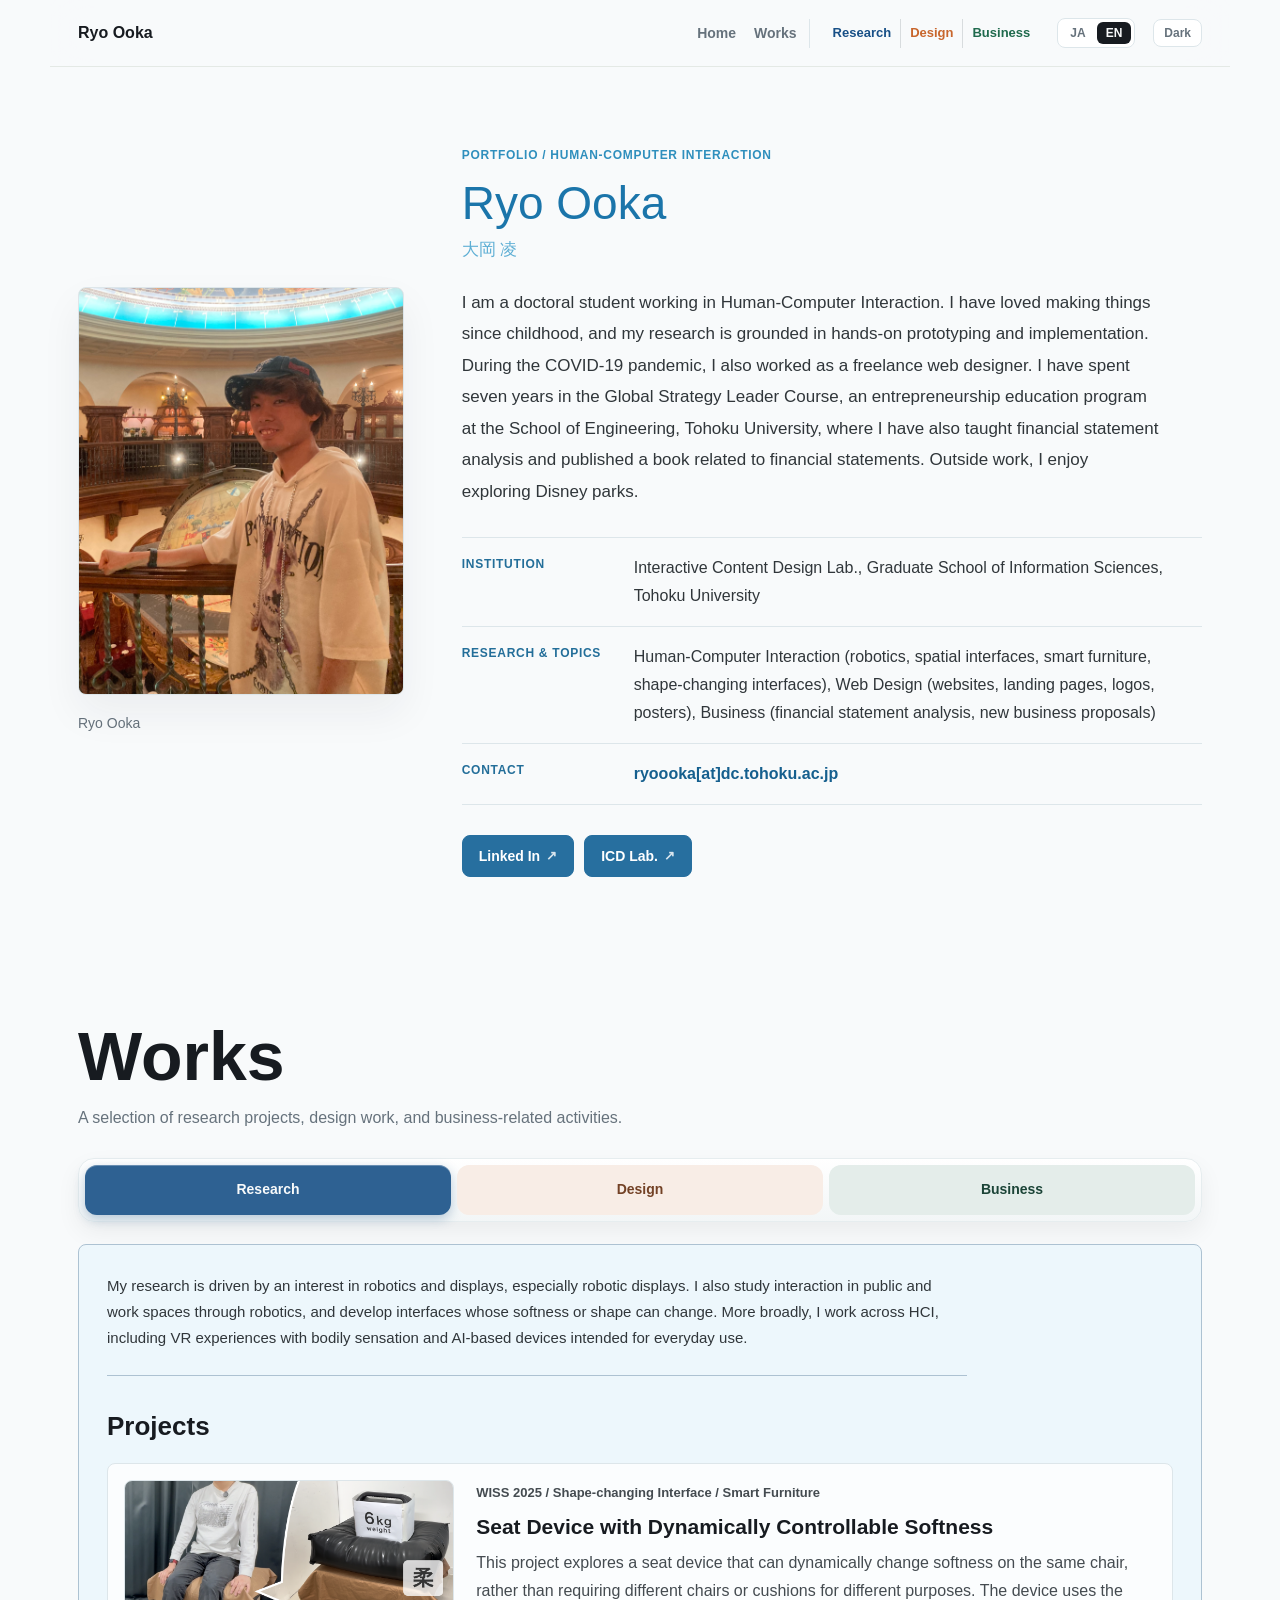
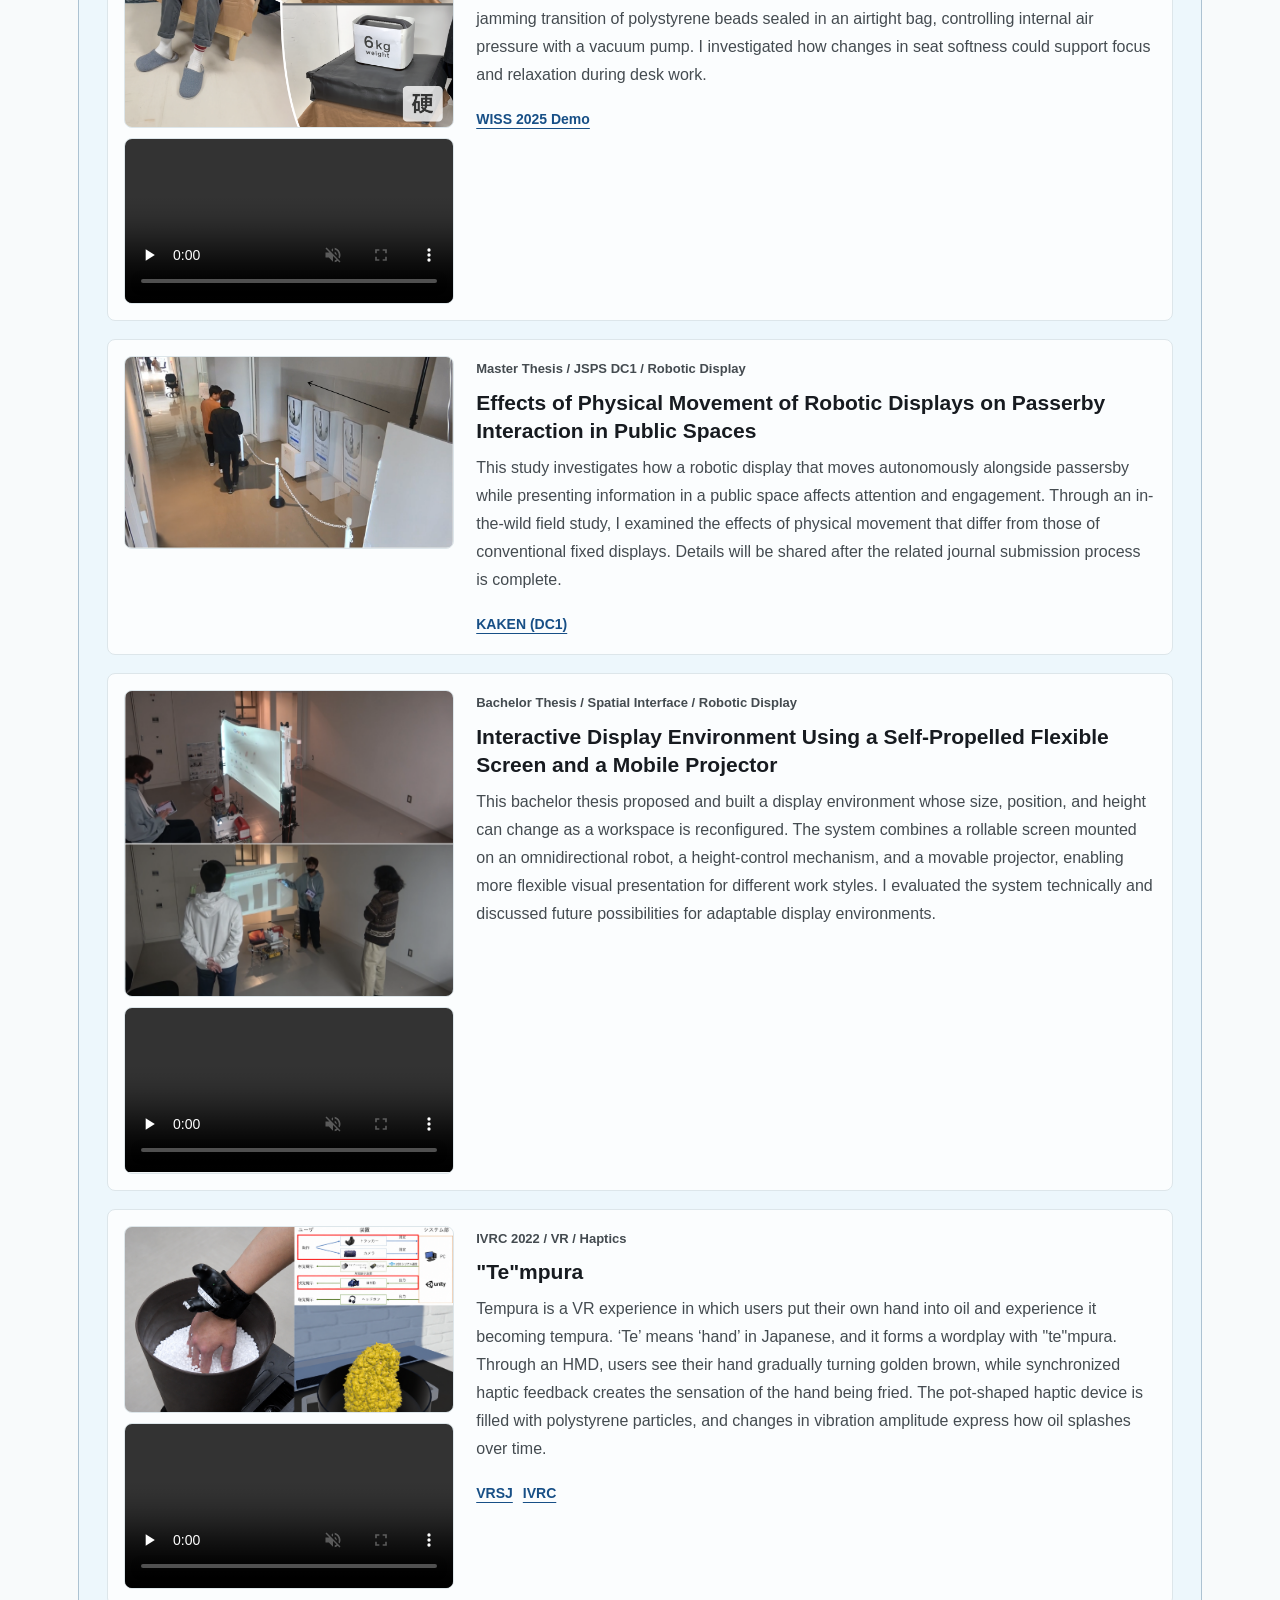
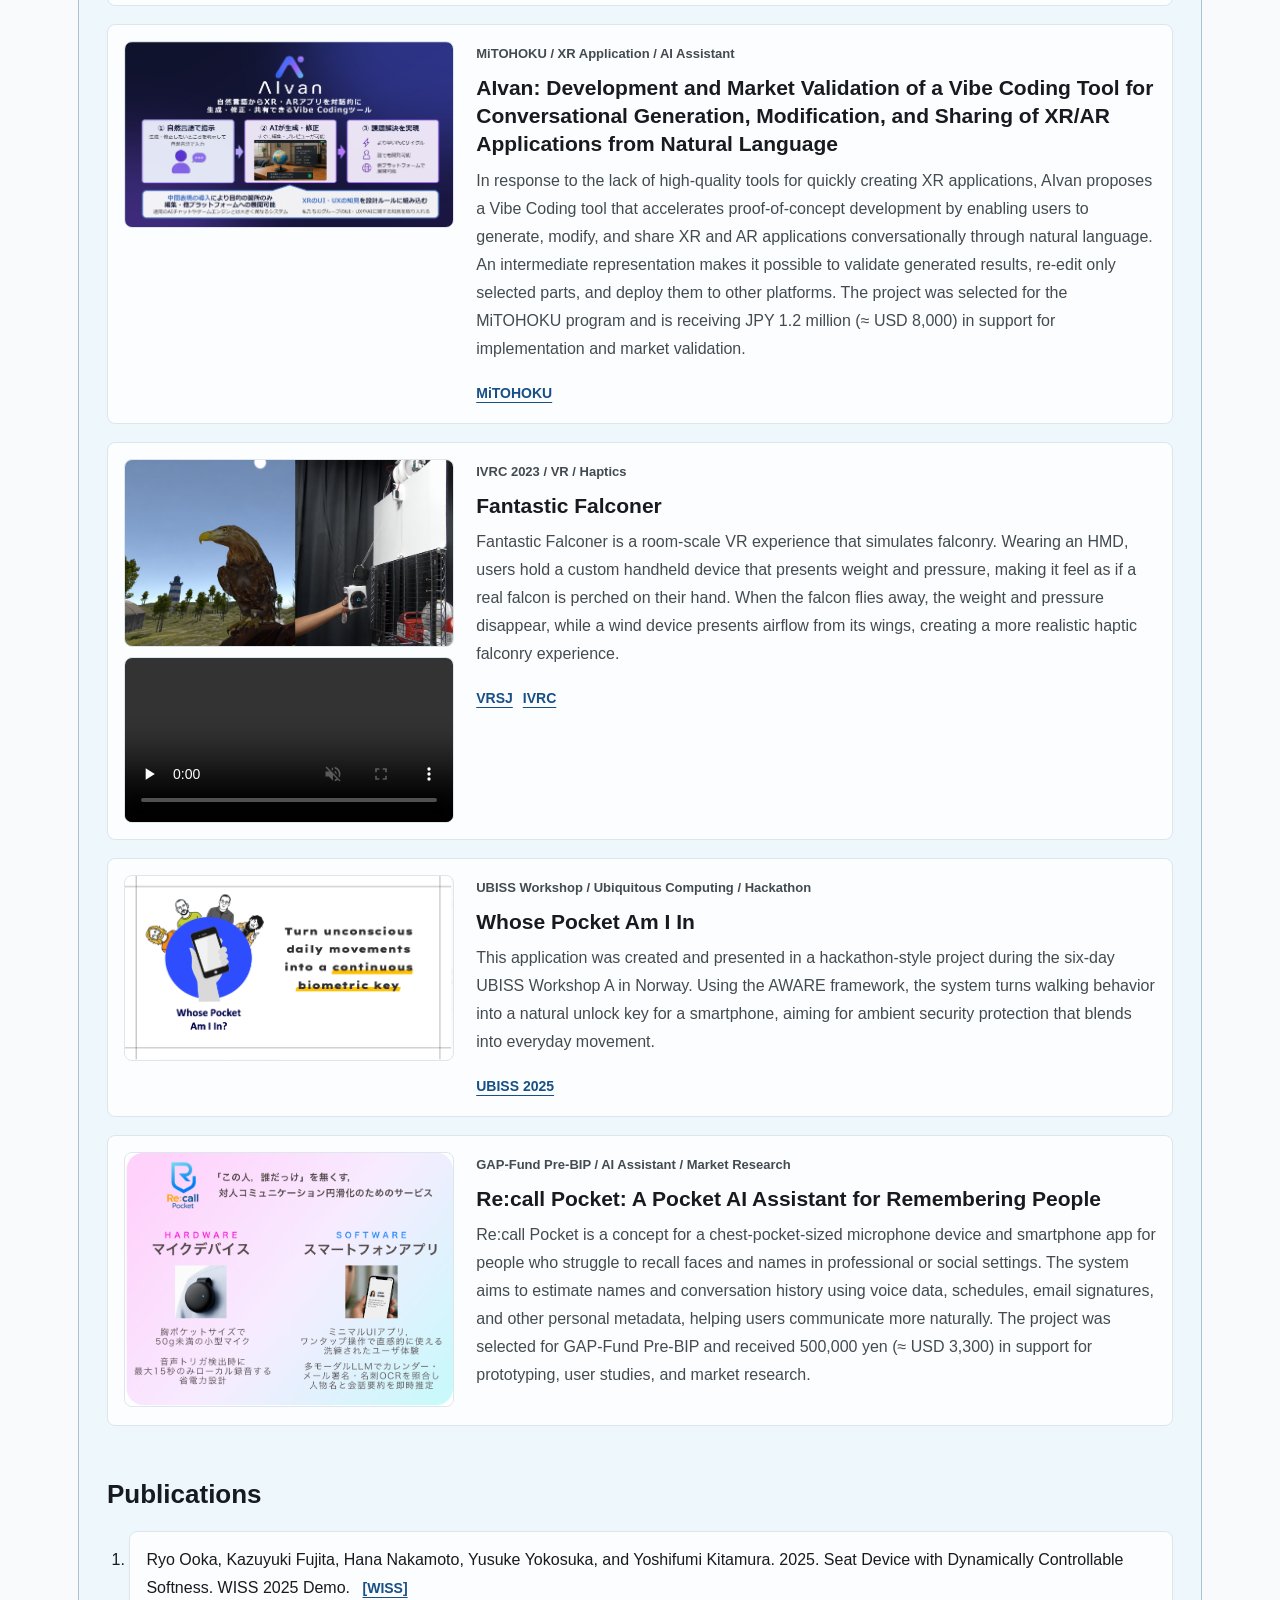
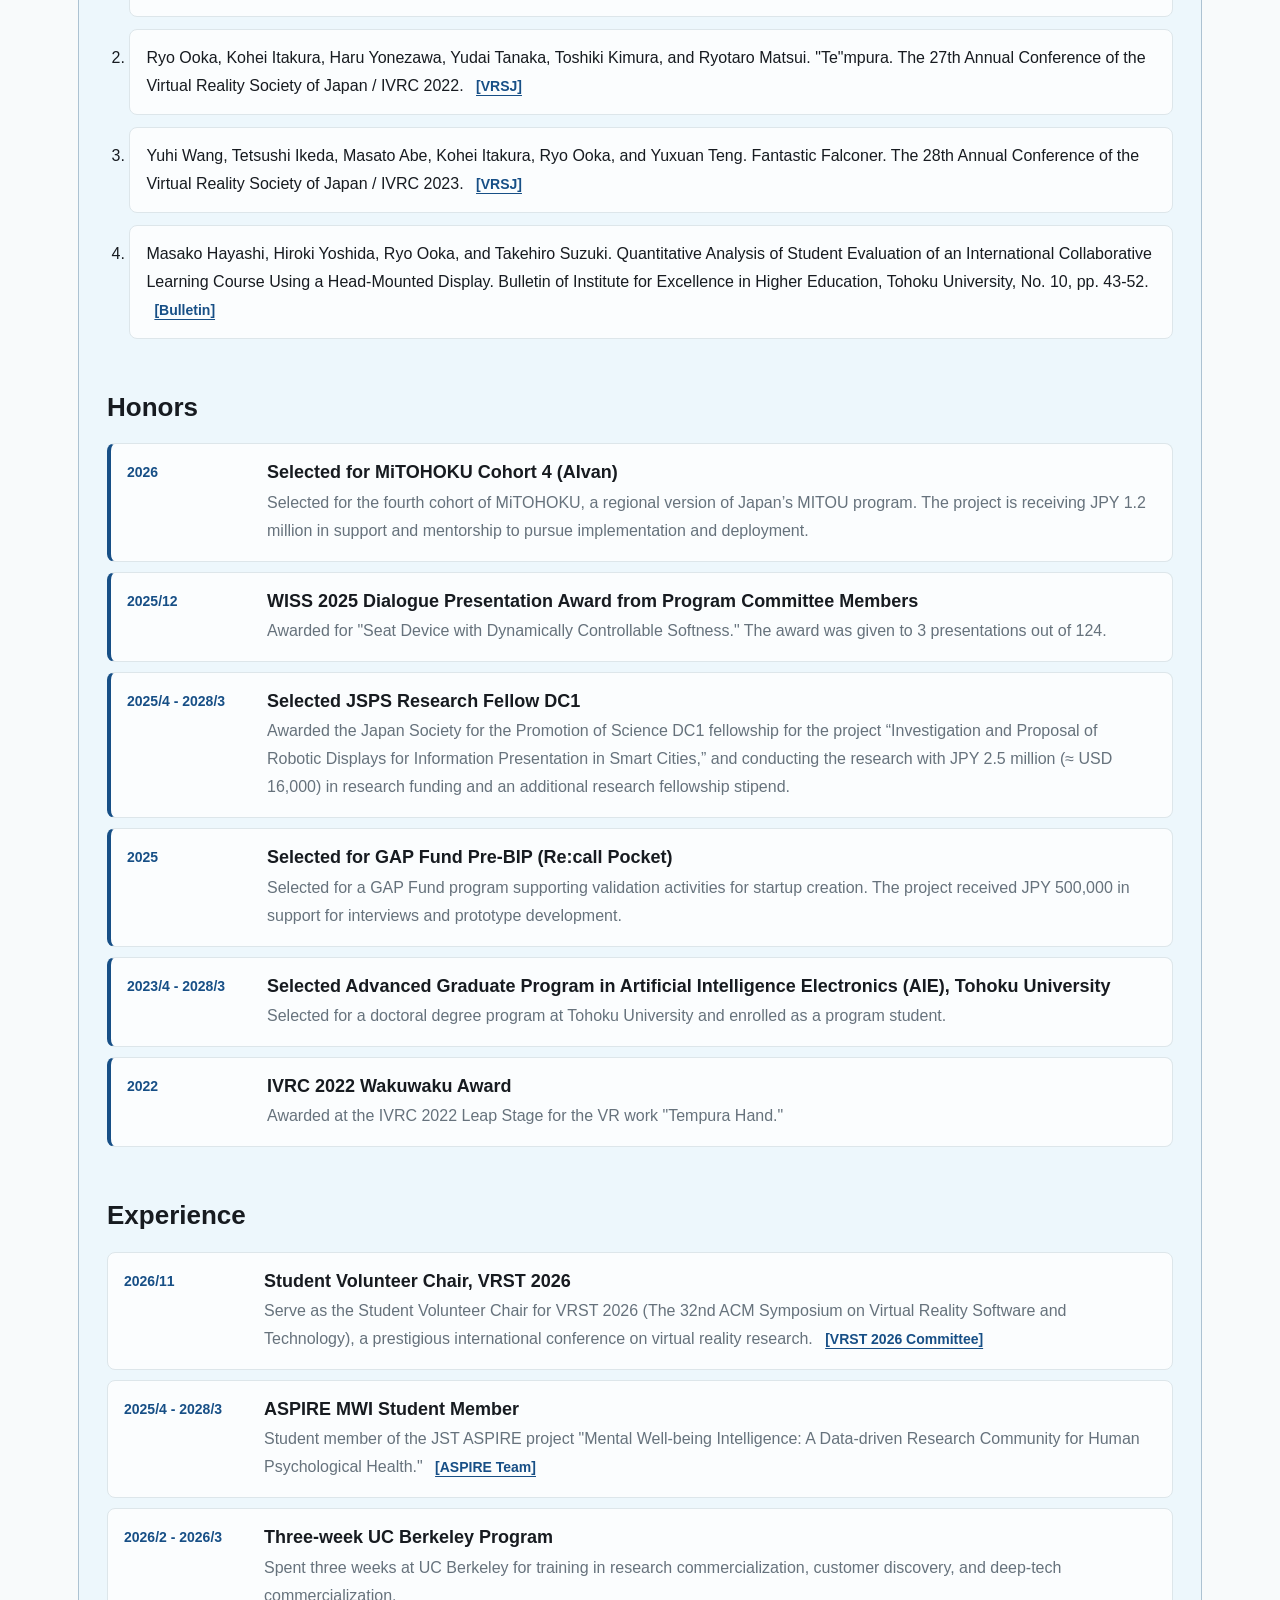
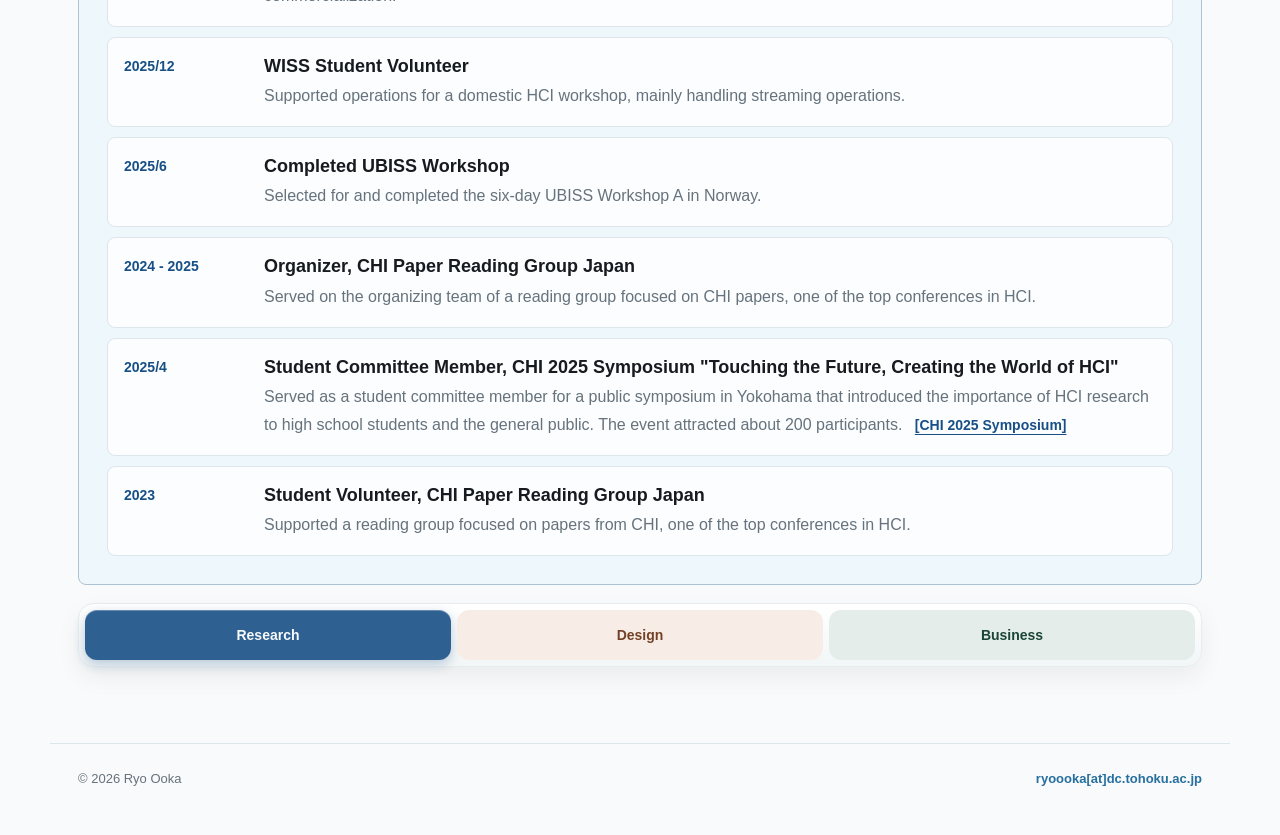
==== commit 5e4d7b33: "add AIvan" ====
--- a/en/index.html
+++ b/en/index.html
@@ -2,4 +2,4 @@
 Ryo Ooka
 </p> </aside> <div class="hero-main"> <p class="eyebrow">Portfolio / Human-Computer Interaction</p> <h1>Ryo Ooka</h1> <p class="name-en">大岡 凌</p> <p class="lead">I am a doctoral student working in Human-Computer Interaction. I have loved making things since childhood, and my research is grounded in hands-on prototyping and implementation. During the COVID-19 pandemic, I also worked as a freelance web designer. I have spent seven years in the Global Strategy Leader Course, an entrepreneurship education program at the School of Engineering, Tohoku University, where I have also taught financial statement analysis and published a book related to financial statements. Outside work, I enjoy exploring Disney parks.</p> <dl class="profile-list"> <div> <dt>Institution</dt> <dd>Interactive Content Design Lab., Graduate School of Information Sciences, Tohoku University</dd> </div> <div> <dt>Research & Topics</dt> <dd>Human-Computer Interaction (robotics, spatial interfaces, smart furniture, shape-changing interfaces), Web Design (websites, landing pages, logos, posters), Business (financial statement analysis, new business proposals)</dd> </div> <div> <dt>Contact</dt> <dd> <a href="mailto:ryoooka[at]dc.tohoku.ac.jp">ryoooka[at]dc.tohoku.ac.jp</a> </dd> </div> </dl> <div class="hero-actions"> <a class="button" href="https://www.linkedin.com/in/ryoooka?utm_source=share&#38;utm_campaign=share_via&#38;utm_content=profile&#38;utm_medium=ios_app" target="_blank"> Linked In <span class="button-tag">↗</span> </a><a class="button" href="https://www.icd.riec.tohoku.ac.jp/" target="_blank"> ICD Lab. <span class="button-tag">↗</span> </a> </div> </div> </section> <section id="works" class="works section"> <div class="section-heading works-heading"> <p class="eyebrow">Works</p> <h2>Works</h2> <p>
 A selection of research projects, design work, and business-related activities.
-</p> </div> <div class="tab-controls" data-tab-controls> <button class="tab-button active research-tab" type="button" data-tab="research">Research</button> <button class="tab-button design-tab" type="button" data-tab="design">Design</button> <button class="tab-button business-tab" type="button" data-tab="business">Business</button> </div> <div class="tab-panel active theme-research" id="research"> <div class="tab-intro"> <p>My research is driven by an interest in robotics and displays, especially robotic displays. I also study interaction in public and work spaces through robotics, and develop interfaces whose softness or shape can change. More broadly, I work across HCI, including VR experiences with bodily sensation and AI-based devices intended for everyday use.</p> </div> <section class="subsection"> <h3>Projects</h3> <div class="feature-list"> <article class="feature-card"> <div class="feature-media"> <img src="/images/research/research-soft-seat.png" alt="Seat Device with Dynamically Controllable Softness teaser" loading="lazy" decoding="async" onerror="this.remove()"> <video controls muted playsinline preload="none" onerror="this.remove()"> <source src="/movies/research-soft-seat.mp4" type="video/mp4"> </video> </div> <div class="feature-content"> <p class="meta">WISS 2025 / Shape-changing Interface / Smart Furniture</p> <h4>Seat Device with Dynamically Controllable Softness</h4> <p>This project explores a seat device that can dynamically change softness on the same chair, rather than requiring different chairs or cushions for different purposes. The device uses the jamming transition of polystyrene beads sealed in an airtight bag, controlling internal air pressure with a vacuum pump. I investigated how changes in seat softness could support focus and relaxation during desk work.</p> <div class="link-row"> <a href="https://www.wiss.org/WISS2025Proceedings/data/demo/1-C15.pdf">WISS 2025 Demo</a> </div> </div> </article><article class="feature-card"> <div class="feature-media"> <img src="/images/research/research-robotic-display.png" alt="Effects of Physical Movement of Robotic Displays on Passerby Interaction in Public Spaces teaser" loading="lazy" decoding="async" onerror="this.remove()">  </div> <div class="feature-content"> <p class="meta">Master Thesis / JSPS DC1 / Robotic Display</p> <h4>Effects of Physical Movement of Robotic Displays on Passerby Interaction in Public Spaces</h4> <p>This study investigates how a robotic display that moves autonomously alongside passersby while presenting information in a public space affects attention and engagement. Through an in-the-wild field study, I examined the effects of physical movement that differ from those of conventional fixed displays. Details will be shared after the related journal submission process is complete.</p> <div class="link-row"> <a href="https://kaken.nii.ac.jp/ja/grant/KAKENHI-PROJECT-25KJ0551/">KAKEN (DC1)</a> </div> </div> </article><article class="feature-card"> <div class="feature-media"> <img src="/images/research/research-flexible-screen.png" alt="Interactive Display Environment Using a Self-Propelled Flexible Screen and a Mobile Projector teaser" loading="lazy" decoding="async" onerror="this.remove()"> <video controls muted playsinline preload="none" onerror="this.remove()"> <source src="/movies/research-flexible-screen.mp4" type="video/mp4"> </video> </div> <div class="feature-content"> <p class="meta">Bachelor Thesis / Spatial Interface / Robotic Display</p> <h4>Interactive Display Environment Using a Self-Propelled Flexible Screen and a Mobile Projector</h4> <p>This bachelor thesis proposed and built a display environment whose size, position, and height can change as a workspace is reconfigured. The system combines a rollable screen mounted on an omnidirectional robot, a height-control mechanism, and a movable projector, enabling more flexible visual presentation for different work styles. I evaluated the system technically and discussed future possibilities for adaptable display environments.</p> <div class="link-row">  </div> </div> </article><article class="feature-card"> <div class="feature-media"> <img src="/images/research/research-tenpura.png" alt="&#34;Te&#34;mpura teaser" loading="lazy" decoding="async" onerror="this.remove()"> <video controls muted playsinline preload="none" onerror="this.remove()"> <source src="/movies/research-tenpura.mp4" type="video/mp4"> </video> </div> <div class="feature-content"> <p class="meta">IVRC 2022 / VR / Haptics</p> <h4>&quot;Te&quot;mpura</h4> <p>Tempura is a VR experience in which users put their own hand into oil and experience it becoming tempura. ‘Te’ means ‘hand’ in Japanese, and it forms a wordplay with &quot;te&quot;mpura. Through an HMD, users see their hand gradually turning golden brown, while synchronized haptic feedback creates the sensation of the hand being fried. The pot-shaped haptic device is filled with polystyrene particles, and changes in vibration amplitude express how oil splashes over time.</p> <div class="link-row"> <a href="https://conference.vrsj.org/ac2022/program/1A3.html">VRSJ</a><a href="https://ivrc.net/2022/leap/">IVRC</a> </div> </div> </article><article class="feature-card"> <div class="feature-media"> <img src="/images/research/research-takajo.png" alt="Fantastic Falconer teaser" loading="lazy" decoding="async" onerror="this.remove()"> <video controls muted playsinline preload="none" onerror="this.remove()"> <source src="/movies/research-takajo.mp4" type="video/mp4"> </video> </div> <div class="feature-content"> <p class="meta">IVRC 2023 / VR / Haptics</p> <h4>Fantastic Falconer</h4> <p>Fantastic Falconer is a room-scale VR experience that simulates falconry. Wearing an HMD, users hold a custom handheld device that presents weight and pressure, making it feel as if a real falcon is perched on their hand. When the falcon flies away, the weight and pressure disappear, while a wind device presents airflow from its wings, creating a more realistic haptic falconry experience.</p> <div class="link-row"> <a href="https://conference.vrsj.org/ac2023/program/IVRC.html">VRSJ</a><a href="https://ivrc.net/archive/%E3%83%8F%E3%83%A9%E3%82%B7%E3%83%A7%E3%83%BC%E3%81%AA%E9%B7%B9%E5%8C%A02023/">IVRC</a> </div> </div> </article><article class="feature-card"> <div class="feature-media"> <img src="/images/research/research-whose-pocket.png" alt="Whose Pocket Am I In teaser" loading="lazy" decoding="async" onerror="this.remove()">  </div> <div class="feature-content"> <p class="meta">UBISS Workshop / Ubiquitous Computing / Hackathon</p> <h4>Whose Pocket Am I In</h4> <p>This application was created and presented in a hackathon-style project during the six-day UBISS Workshop A in Norway. Using the AWARE framework, the system turns walking behavior into a natural unlock key for a smartphone, aiming for ambient security protection that blends into everyday movement.</p> <div class="link-row"> <a href="https://ubicomp.oulu.fi/UBISS2025">UBISS 2025</a> </div> </div> </article><article class="feature-card"> <div class="feature-media"> <img src="/images/research/research-recall-pocket.png" alt="Re:call Pocket: A Pocket AI Assistant for Remembering People teaser" loading="lazy" decoding="async" onerror="this.remove()">  </div> <div class="feature-content"> <p class="meta">GAP-Fund Pre-BIP / AI Assistant / Market Research</p> <h4>Re:call Pocket: A Pocket AI Assistant for Remembering People</h4> <p>Re:call Pocket is a concept for a chest-pocket-sized microphone device and smartphone app for people who struggle to recall faces and names in professional or social settings. The system aims to estimate names and conversation history using voice data, schedules, email signatures, and other personal metadata, helping users communicate more naturally. The project was selected for GAP-Fund Pre-BIP and received 500,000 yen (≈ USD 3,300) in support for prototyping, user studies, and market research.</p> <div class="link-row">  </div> </div> </article> </div> </section> <section class="subsection"> <h3>Publications</h3> <ol class="publication-list"> <li> <span>Ryo Ooka, Kazuyuki Fujita, Hana Nakamoto, Yusuke Yokosuka, and Yoshifumi Kitamura. 2025. Seat Device with Dynamically Controllable Softness. WISS 2025 Demo.</span> <span class="inline-links"> <a href="https://www.wiss.org/WISS2025Proceedings/data/demo/1-C15.pdf">[WISS]</a> </span> </li><li> <span>Ryo Ooka, Kohei Itakura, Haru Yonezawa, Yudai Tanaka, Toshiki Kimura, and Ryotaro Matsui. &quot;Te&quot;mpura. The 27th Annual Conference of the Virtual Reality Society of Japan / IVRC 2022.</span> <span class="inline-links"> <a href="https://conference.vrsj.org/ac2022/program/1A3.html">[VRSJ]</a> </span> </li><li> <span>Yuhi Wang, Tetsushi Ikeda, Masato Abe, Kohei Itakura, Ryo Ooka, and Yuxuan Teng. Fantastic Falconer. The 28th Annual Conference of the Virtual Reality Society of Japan / IVRC 2023.</span> <span class="inline-links"> <a href="https://conference.vrsj.org/ac2023/program/doc/IVRC-09.pdf">[VRSJ]</a> </span> </li><li> <span>Masako Hayashi, Hiroki Yoshida, Ryo Ooka, and Takehiro Suzuki. Quantitative Analysis of Student Evaluation of an International Collaborative Learning Course Using a Head-Mounted Display. Bulletin of Institute for Excellence in Higher Education, Tohoku University, No. 10, pp. 43-52.</span> <span class="inline-links"> <a href="https://www.ihe.tohoku.ac.jp/wp-content/uploads/2025/07/bulletin_2024.pdf#page=47">[Bulletin]</a> </span> </li> </ol> </section> <section class="subsection"> <h3>Honors</h3> <div class="award-list"> <article> <span>2025/4 - 2028/3</span> <div> <h4>Selected JSPS Research Fellow DC1</h4> <p>Awarded the Japan Society for the Promotion of Science DC1 fellowship for the project “Investigation and Proposal of Robotic Displays for Information Presentation in Smart Cities,” and conducting the research with JPY 2.5 million (≈ USD 16,000) in research funding and an additional research fellowship stipend.</p>  </div> </article><article> <span>2023/4 - 2028/3</span> <div> <h4>Selected Advanced Graduate Program in Artificial Intelligence Electronics (AIE), Tohoku University</h4> <p>Selected for a doctoral degree program at Tohoku University and enrolled as a program student.</p>  </div> </article><article> <span>2025</span> <div> <h4>WISS 2025 Dialogue Presentation Award from Program Committee Members</h4> <p>Awarded for &quot;Seat Device with Dynamically Controllable Softness.&quot; The award was given to 3 presentations out of 124.</p>  </div> </article><article> <span>2022</span> <div> <h4>IVRC 2022 Wakuwaku Award</h4> <p>Awarded at the IVRC 2022 Leap Stage for the VR work &quot;Tempura Hand.&quot;</p>  </div> </article> </div> </section> <section class="subsection"> <h3>Experience</h3> <div class="compact-list"> <article> <span>2026/11</span> <div> <h4>Student Volunteer Chair, VRST 2026</h4> <p> Serve as the Student Volunteer Chair for VRST 2026 (The 32nd ACM Symposium on Virtual Reality Software and Technology), a prestigious international conference on virtual reality research. <span class="inline-links"> <a href="https://vrst.acm.org/vrst2026/committee/" target="_blank">[VRST 2026 Committee]</a> </span> </p> </div> </article><article> <span>2025/4 - 2028/3</span> <div> <h4>ASPIRE MWI Student Member</h4> <p> Student member of the JST ASPIRE project &quot;Mental Well-being Intelligence: A Data-driven Research Community for Human Psychological Health.&quot; <span class="inline-links"> <a href="https://aspire-mwi.org/team/" target="_blank">[ASPIRE Team]</a> </span> </p> </div> </article><article> <span>2026/2 - 2026/3</span> <div> <h4>Three-week UC Berkeley Program</h4> <p> Spent three weeks at UC Berkeley for training in research commercialization, customer discovery, and deep-tech commercialization.  </p> </div> </article><article> <span>2025/12</span> <div> <h4>WISS Student Volunteer</h4> <p> Supported operations for a domestic HCI workshop, mainly handling streaming operations.  </p> </div> </article><article> <span>2025/6</span> <div> <h4>Completed UBISS Workshop</h4> <p> Selected for and completed the six-day UBISS Workshop A in Norway.  </p> </div> </article><article> <span>2024 - 2025</span> <div> <h4>Organizer, CHI Paper Reading Group Japan</h4> <p> Served on the organizing team of a reading group focused on CHI papers, one of the top conferences in HCI.  </p> </div> </article><article> <span>2025/4</span> <div> <h4>Student Committee Member, CHI 2025 Symposium &quot;Touching the Future, Creating the World of HCI&quot;</h4> <p> Served as a student committee member for a public symposium in Yokohama that introduced the importance of HCI research to high school students and the general public. The event attracted about 200 participants. <span class="inline-links"> <a href="https://sigchi.jp/symposium/chi2025_symposium/" target="_blank">[CHI 2025 Symposium]</a> </span> </p> </div> </article><article> <span>2023</span> <div> <h4>Student Volunteer, CHI Paper Reading Group Japan</h4> <p> Supported a reading group focused on papers from CHI, one of the top conferences in HCI.  </p> </div> </article> </div> </section> </div> <div class="tab-panel theme-design" id="design"> <div class="tab-intro"> <p>Building on my web development skills, I have worked as a freelance web designer since the COVID-19 pandemic, handling projects from visual design through implementation. My work includes websites, logos, and presentation materials, with an emphasis on connecting information structure and visual expression. I also draw on my interests in business and marketing to design event experiences and products.</p> </div> <section class="subsection"> <h3>Topics</h3> <div class="feature-list"> <article class="feature-card"> <div class="feature-media"> <img src="/images/design/design-ccontents-cording.png" alt="Practical Coding Content for Freelance Coders teaser" loading="lazy" decoding="async" onerror="this.remove()"> </div> <div class="feature-content"> <p class="meta">Web Design / Contents / Marketing</p> <h4>Practical Coding Content for Freelance Coders</h4> <p>I sold educational content for early-career freelance coders. The project addressed the problem that beginners often have few portfolio-ready works, making it difficult to turn learning and experience into client acquisition. I designed web design content that could be used as portfolio work, built repeat-sales channels through social media marketing and LINE (Japanese SNS) Business accounts, and operated a Slack-based community.</p> <div class="link-row">  </div> </div> </article><article class="feature-card"> <div class="feature-media"> <img src="/images/design/design-chi-symposium.jpg" alt="CHI 2025 Symposium teaser" loading="lazy" decoding="async" onerror="this.remove()"> </div> <div class="feature-content"> <p class="meta">Web Design / Event Website</p> <h4>CHI 2025 Symposium</h4> <p>When CHI was held in Yokohama, Japan, this symposium introduced the importance of HCI research to high school students and the general public. As a student committee member for the event, which attracted about 200 participants, I handled the overall design, including posters distributed in Yokohama, the website, wayfinding signs, slides, and armbands. I designed the information structure, visibility, promotional flow, and the overall visitor experience.</p> <div class="link-row"> <a href="https://sigchi.jp/symposium/chi2025_symposium/" target="_blank">Website</a> </div> </div> </article> </div> </section> <section class="subsection"> <h3>Works</h3> <div class="work-grid"> <article class="work-card"> <img src="/images/design/design-chatRuna.png" alt="Logo and Banner Design for Chat Runa image" loading="lazy" decoding="async" onerror="this.remove()"> <div> <h4>Logo and Banner Design for Chat Runa</h4> <p></p> </div> </article><article class="work-card"> <img src="/images/design/design-banner_sun.png" alt="Sunflower Festival Banner image" loading="lazy" decoding="async" onerror="this.remove()"> <div> <h4>Sunflower Festival Banner</h4> <p></p> </div> </article><article class="work-card"> <img src="/images/design/design-goods-fest.png" alt="Tohoku University Festival 2020 Goods Design: Sticky Notes image" loading="lazy" decoding="async" onerror="this.remove()"> <div> <h4>Tohoku University Festival 2020 Goods Design: Sticky Notes</h4> <p></p> </div> </article><article class="work-card"> <img src="/images/design/design-goods-coaster.jpg" alt="Goods Design: Coaster image" loading="lazy" decoding="async" onerror="this.remove()"> <div> <h4>Goods Design: Coaster</h4> <p></p> </div> </article><article class="work-card"> <img src="/images/design/design-hp-prefumo.png" alt="Website Design image" loading="lazy" decoding="async" onerror="this.remove()"> <div> <h4>Website Design</h4> <p></p> </div> </article><article class="work-card"> <img src="/images/design/design-hp-hotel.png" alt="Website Design image" loading="lazy" decoding="async" onerror="this.remove()"> <div> <h4>Website Design</h4> <p></p> </div> </article><article class="work-card"> <img src="/images/design/design-radio-banner.png" alt="Radio Promotion Banner image" loading="lazy" decoding="async" onerror="this.remove()"> <div> <h4>Radio Promotion Banner</h4> <p></p> </div> </article><article class="work-card"> <img src="/images/design/design-radio-logo.png" alt="Radio Logo Design image" loading="lazy" decoding="async" onerror="this.remove()"> <div> <h4>Radio Logo Design</h4> <p></p> </div> </article><article class="work-card"> <img src="/images/design/design-hp-cafe.png" alt="Website Design image" loading="lazy" decoding="async" onerror="this.remove()"> <div> <h4>Website Design</h4> <p></p> </div> </article><article class="work-card"> <img src="/images/design/design-lp-veg.png" alt="Landing Page Design image" loading="lazy" decoding="async" onerror="this.remove()"> <div> <h4>Landing Page Design</h4> <p></p> </div> </article> </div> </section> </div> <div class="tab-panel theme-business" id="business"> <div class="tab-intro"> <p>Since my first undergraduate year, I have participated in the Global Strategy Leader Course at the School of Engineering, Tohoku University, where students analyze real companies through financial statements and propose new businesses. I have presented business proposals to executives at major companies and co-authored a book that documents the program methods and activities. Recently, my focus has shifted toward research commercialization, customer discovery, and venture exploration.</p> </div> <section class="subsection"> <h3>Topics</h3> <div class="feature-list"> <article class="feature-card"> <div class="feature-media"> <img src="/images/business/business-gsc-logo.png" alt="Global Strategy Leader Course teaser" loading="lazy" decoding="async" onerror="this.remove()"> </div> <div class="feature-content"> <p class="meta">Business / Strategy / Global Program</p> <h4>Global Strategy Leader Course</h4> <p>This is an extracurricular Saturday course organized by the School of Engineering, Tohoku University. I have participated continuously for seven years since my first undergraduate year in 2019. In the course, students read public materials such as financial statements and shareholder meeting documents, then propose innovative new businesses. The annual prompt is intentionally ambitious and open-ended, such as &quot;Propose a strategy for SoftBank to surpass Amazon in business scale.&quot; Students use financial indicators to develop and present persuasive, feasible proposals that respond to such prompts.</p> <div class="link-row"> <a href="http://www.iee.eng.tohoku.ac.jp/lecture/intl.html">Global Strategy Leader Course, Tohoku University</a> </div> </div> </article><article class="feature-card"> <div class="feature-media"> <img src="/images/business/business-book.png" alt="Book Publication on New Business Proposals teaser" loading="lazy" decoding="async" onerror="this.remove()"> </div> <div class="feature-content"> <p class="meta">Book / Publishing</p> <h4>Book Publication on New Business Proposals</h4> <p>I served as a lead author for &quot;Beyond GAFAM: Innovative Business Proposals by Students: From Financial Statement Basics to Boardroom Proposals,&quot; a book that brings together the methods and activities of the Global Strategy Leader Course, which has taught business and strategy skills at Tohoku University for ten years. The book teaches practical skills for collecting data, analyzing it, and presenting persuasive proposals, with the goal of developing the ability to create innovation. Based on the 2023 prompt, &quot;Propose a business through which AEON (a major Japanese retail company) can surpass Amazon,&quot; the book covers financial statements, qualitative analysis, design thinking, and other skills essential to business proposals.</p> <div class="link-row"> <a href="https://amzn.asia/d/0i1VFuc9">Amazon</a><a href="https://ndlsearch.ndl.go.jp/books/R100000002-I033846200">National Diet Library</a> </div> </div> </article><article class="feature-card"> <div class="feature-media"> <img src="/images/business/business-lecture.png" alt="Financial Statement Lectures for the Global Strategy Leader Course teaser" loading="lazy" decoding="async" onerror="this.remove()"> </div> <div class="feature-content"> <p class="meta">Lecture / Business / Strategy</p> <h4>Financial Statement Lectures for the Global Strategy Leader Course</h4> <p>In the 2021 Global Strategy Leader Course, I designed nine hours of lectures for about 40 students, including lectures, exercises, and applied problems. The materials mainly covered the income statement and balance sheet, and I also created a three-hour comprehensive exercise using Apple as the target company.</p> <div class="link-row">  </div> </div> </article><article class="feature-card"> <div class="feature-media"> <img src="/images/business/business-recall-pocket.png" alt="GAP Fund Pre-BIP Selection teaser" loading="lazy" decoding="async" onerror="this.remove()"> </div> <div class="feature-content"> <p class="meta">GAP Fund</p> <h4>GAP Fund Pre-BIP Selection</h4> <p>This project designs and studies the market for Re:call Pocket, a chest-pocket-sized microphone device and smartphone app that helps people who struggle to remember faces and names in professional and social settings. The project was selected for GAP Fund Pre-BIP and received 500,000 yen (≈ USD 3,300) in support for one year. The device aims to support natural communication by estimating names and conversation history from voice data, schedules, email signatures, and other personal metadata.</p> <div class="link-row">  </div> </div> </article><article class="feature-card"> <div class="feature-media"> <img src="/images/business/business-omnicushion.png" alt="MASP: Three-week Overseas Training Program for Graduate Students Aiming to Start Companies teaser" loading="lazy" decoding="async" onerror="this.remove()"> </div> <div class="feature-content"> <p class="meta">Global Program / Seeds</p> <h4>MASP: Three-week Overseas Training Program for Graduate Students Aiming to Start Companies</h4> <p>I was selected for a three-week overseas training program organized by the School of Engineering and the Entrepreneurship Education Division at Tohoku University for graduate students seriously aiming to start companies. From February 2026, I was sent for three weeks to the Haas School of Business at the University of California, Berkeley. While receiving design-thinking-based entrepreneurship education, I conducted customer interviews, explored needs, and tested business model canvas hypotheses.</p> <div class="link-row"> <a href="https://adjoining-tempo-834.notion.site/Special-Program-for-Excellent-PhD-Students-26b654b459d880a7b1b5e551bf9ab410">Special Program for Excellent PhD Students (MASP)</a> </div> </div> </article><article class="feature-card"> <div class="feature-media"> <img src="/images/business/business-poster.png" alt="Poster Presentation: Activities of the Global Strategy Leader Course at Tohoku University teaser" loading="lazy" decoding="async" onerror="this.remove()"> </div> <div class="feature-content"> <p class="meta">Poster / Business / Strategy</p> <h4>Poster Presentation: Activities of the Global Strategy Leader Course at Tohoku University</h4> <p>I gave a poster presentation introducing the entrepreneurship education activities of the Global Strategy Leader Course at Tohoku University. The presentation aimed to build relationships with entrepreneurs and researchers in business and management inside and outside Japan.</p> <div class="link-row">  </div> </div> </article><article class="feature-card"> <div class="feature-media"> <img src="/images/business/business-antlers.png" alt="Business Proposal for Kashima Antlers teaser" loading="lazy" decoding="async" onerror="this.remove()"> </div> <div class="feature-content"> <p class="meta">Business Presentation</p> <h4>Business Proposal for Kashima Antlers</h4> <p>As Kashima Antlers planned a new stadium, I developed a business proposal based on the idea of creating additional value for the stadium that would also contribute to the Rokko region of Ibaraki Prefecture, where the stadium is located. I visited the region, exchanged opinions with executives of Kashima Antlers FC, and met with the mayor of Namegata, one of the cities in the region. Two months later, I presented and discussed the proposal with Kashima Antlers FC executives and the chairperson of Mercari, which holds management rights.</p> <div class="link-row">  </div> </div> </article><article class="feature-card"> <div class="feature-media"> <img src="/images/business/business-radio.png" alt="Personality for a Presentation-style Variety Radio Program teaser" loading="lazy" decoding="async" onerror="this.remove()"> </div> <div class="feature-content"> <p class="meta">Business / Strategy / Global Program</p> <h4>Personality for a Presentation-style Variety Radio Program</h4> <p>I served as one of the personalities for &quot;Konya mo Show-kai Shite Ii Desu ka (May I introduce it again tonight?),&quot; a radio series that invites students at Tohoku University who are doing interesting activities and introduces them through presentation-style conversations.</p> <div class="link-row"> <a href="https://stand.fm/channels/62dd03e873ef6bc2496e5b66">stand.fm</a> </div> </div> </article> </div> </section> <section class="subsection"> <h3>Works</h3> <div class="work-grid"> <article class="work-card"> <img src="/images/business/business-grand2024.png" alt="2024 Final Presentation: Fuji Water image" loading="lazy" decoding="async" onerror="this.remove()"> <div> <h4>2024 Final Presentation: Fuji Water</h4> <p>Final presentation for the 2024 Global Strategy Leader Course prompt: &quot;Propose a business through which Fujifilm can surpass Apple.&quot; To reduce cost ratios, I proposed a business for Fujifilm&#39;s high-margin cosmetics segment that leverages the company&#39;s extensive patent portfolio.</p> </div> </article><article class="work-card"> <img src="/images/business/business-grand2023.png" alt="2023 Final Presentation: Carvify image" loading="lazy" decoding="async" onerror="this.remove()"> <div> <h4>2023 Final Presentation: Carvify</h4> <p>Final presentation for the 2023 Global Strategy Leader Course intermediate course prompt: &quot;Propose Honda&#39;s next unique strategy, different from Tesla and Volkswagen.&quot; I proposed a platform business for 3D-printed automobiles that uses Honda&#39;s engine technology.</p> </div> </article><article class="work-card"> <img src="/images/business/business-lecture-pre2023.png" alt="2023 Introductory Lecture image" loading="lazy" decoding="async" onerror="this.remove()"> <div> <h4>2023 Introductory Lecture</h4> <p>A two-hour introductory lecture for the Global Strategy Leader Course, designed to teach what participants would learn and why financial statements matter through exercises. The content was later included in Chapter 1 of the book &quot;Beyond GAFAM: Innovative Business Proposals by Students.&quot;</p> </div> </article><article class="work-card"> <img src="/images/business/business-grand2022.png" alt="2022 Final Presentation: Next Frontier (Date-mono Award) image" loading="lazy" decoding="async" onerror="this.remove()"> <div> <h4>2022 Final Presentation: Next Frontier (Date-mono Award)</h4> <p>Final presentation for the 2022 Global Strategy Leader Course prompt: &quot;Using the rise and fall of leading S&amp;P 500 companies and their financial statements, and considering international affairs, propose a new business that can become a cornerstone of Japan&#39;s revival.&quot; Focusing on the VR market, which was beginning to plateau as a hardware market, I proposed a package of more practical electronic devices and a related platform.</p> </div> </article><article class="work-card"> <img src="/images/business/business-grand2021.png" alt="2021 Final Presentation: Smart Vision (Grand Prize) image" loading="lazy" decoding="async" onerror="this.remove()"> <div> <h4>2021 Final Presentation: Smart Vision (Grand Prize)</h4> <p>Final presentation for the 2021 Global Strategy Leader Course prompt: &quot;Consider the ideal future in 2050 and propose a new business with the potential to reach a market capitalization of 100 trillion yen (≈ USD 660 billion) in order to change Japan&#39;s direction.&quot; I proposed contact lens AR devices, backcast from a future vision, to BALMUDA, whose technology and vision were the strongest fit. I received the grand prize, awarded to one person among about 30 participants that year.</p> </div> </article><article class="work-card"> <img src="/images/business/business-travel.png" alt="Business Proposal for an Apparel Company image" loading="lazy" decoding="async" onerror="this.remove()"> <div> <h4>Business Proposal for an Apparel Company</h4> <p>I proposed a travel clothing rental business as a sustainable new business that could compete globally in the apparel industry. I presented the proposal to executives of a major apparel company. Further details are confidential.</p> </div> </article> </div> </section> <section class="subsection"> <h3>Publications</h3> <ol class="publication-list"> <li> <span>Ryo Ooka, Ryoshi Koda, Kohei Maruyama, Wataru Honda, Hiro Kobayashi, Sota Yoshimoto, Kiiko Aiba, Atsushi Aoyama, Tomohiro Suzuki, and Kenya Kamei. Beyond GAFAM: Innovative Business Proposals by Students: From Financial Statement Basics to Boardroom Proposals. Published through Amazon, November 2024.</span> <span class="inline-links">  </span> </li><li> <span>Ryo Ooka, Ryoshi Koda, Yuto Kenchi, and Kohei Maruyama. Activities of the Global Strategy Leader Course at Tohoku University. Poster presentation, Hyper Interdisciplinary Conference 2024 Tokyo/Kanto Forum, March 8-9, 2024.</span> <span class="inline-links">  </span> </li><li> <span>Ryo Ooka, Yuhui WANG, and Yoshifumi Kitamura. Re:call Pocket: Design, Development, and Customer Discovery for a Pocket AI Assistant that Helps Users Remember People. GAP Fund Pre-BIP, Tohoku University Startup Business Incubation Center, July 2025 - March 2026.</span> <span class="inline-links">  </span> </li> </ol> </section> <section class="subsection"> <h3>Honors</h3> <div class="award-list"> <article> <span>2024</span> <div> <h4>Open Badge: Global Strategy Course Essential Level</h4> <p></p> </div> </article><article> <span>2022</span> <div> <h4>Date-mono Award, Global Strategy Leader Course</h4> <p></p> </div> </article><article> <span>2021</span> <div> <h4>Grand Prize, Global Strategy Leader Course</h4> <p></p> </div> </article><article> <span>2020</span> <div> <h4>Tohoku University School of Engineering Global Engineering Encouragement Award</h4> <p></p> </div> </article> </div> </section> </div> <div class="tab-controls bottom" data-tab-controls> <button class="tab-button active research-tab" type="button" data-tab="research">Research</button> <button class="tab-button design-tab" type="button" data-tab="design">Design</button> <button class="tab-button business-tab" type="button" data-tab="business">Business</button> </div> </section> </main> <footer class="site-footer"> <p>© 2026 Ryo Ooka</p> <a href="mailto:ryoooka[at]dc.tohoku.ac.jp">ryoooka[at]dc.tohoku.ac.jp</a> </footer> <script type="module">const d=document.querySelector("[data-theme-toggle]"),c=document.querySelector("[data-theme-label]"),i=localStorage.getItem("theme"),m=window.matchMedia("(prefers-color-scheme: dark)").matches,u=i||(m?"dark":"light");function n(e){document.documentElement.dataset.theme=e,c&&(c.textContent=e==="dark"?"Light":"Dark")}n(u);d?.addEventListener("click",()=>{const e=document.documentElement.dataset.theme==="dark"?"light":"dark";n(e),localStorage.setItem("theme",e)});const a=document.querySelector(".menu-button"),o=document.querySelector(".site-nav");a?.addEventListener("click",()=>{const e=o?.classList.toggle("open");a.setAttribute("aria-expanded",String(!!e))});document.querySelectorAll(".site-nav a").forEach(e=>{e.addEventListener("click",()=>{o?.classList.remove("open"),a?.setAttribute("aria-expanded","false")})});const r=document.querySelectorAll(".tab-button"),h=document.querySelectorAll(".tab-panel");function s(e){r.forEach(t=>{t.classList.toggle("active",t.dataset.tab===e)}),h.forEach(t=>{t.classList.toggle("active",t.id===e)})}r.forEach(e=>{e.addEventListener("click",()=>{const t=e.dataset.tab;s(t),document.querySelector("#works")?.scrollIntoView({behavior:"smooth"})})});document.querySelectorAll("[data-tab-target]").forEach(e=>{e.addEventListener("click",t=>{t.preventDefault();const l=e.getAttribute("data-tab-target");s(l),document.querySelector("#works")?.scrollIntoView({behavior:"smooth"}),o?.classList.remove("open"),a?.setAttribute("aria-expanded","false")})});</script> </body> </html>+</p> </div> <div class="tab-controls" data-tab-controls> <button class="tab-button active research-tab" type="button" data-tab="research">Research</button> <button class="tab-button design-tab" type="button" data-tab="design">Design</button> <button class="tab-button business-tab" type="button" data-tab="business">Business</button> </div> <div class="tab-panel active theme-research" id="research"> <div class="tab-intro"> <p>My research is driven by an interest in robotics and displays, especially robotic displays. I also study interaction in public and work spaces through robotics, and develop interfaces whose softness or shape can change. More broadly, I work across HCI, including VR experiences with bodily sensation and AI-based devices intended for everyday use.</p> </div> <section class="subsection"> <h3>Projects</h3> <div class="feature-list"> <article class="feature-card"> <div class="feature-media"> <img src="/images/research/research-soft-seat.png" alt="Seat Device with Dynamically Controllable Softness teaser" loading="lazy" decoding="async" onerror="this.remove()"> <video controls muted playsinline preload="none" onerror="this.remove()"> <source src="/movies/research-soft-seat.mp4" type="video/mp4"> </video> </div> <div class="feature-content"> <p class="meta">WISS 2025 / Shape-changing Interface / Smart Furniture</p> <h4>Seat Device with Dynamically Controllable Softness</h4> <p>This project explores a seat device that can dynamically change softness on the same chair, rather than requiring different chairs or cushions for different purposes. The device uses the jamming transition of polystyrene beads sealed in an airtight bag, controlling internal air pressure with a vacuum pump. I investigated how changes in seat softness could support focus and relaxation during desk work.</p> <div class="link-row"> <a href="https://www.wiss.org/WISS2025Proceedings/data/demo/1-C15.pdf">WISS 2025 Demo</a> </div> </div> </article><article class="feature-card"> <div class="feature-media"> <img src="/images/research/research-robotic-display.png" alt="Effects of Physical Movement of Robotic Displays on Passerby Interaction in Public Spaces teaser" loading="lazy" decoding="async" onerror="this.remove()">  </div> <div class="feature-content"> <p class="meta">Master Thesis / JSPS DC1 / Robotic Display</p> <h4>Effects of Physical Movement of Robotic Displays on Passerby Interaction in Public Spaces</h4> <p>This study investigates how a robotic display that moves autonomously alongside passersby while presenting information in a public space affects attention and engagement. Through an in-the-wild field study, I examined the effects of physical movement that differ from those of conventional fixed displays. Details will be shared after the related journal submission process is complete.</p> <div class="link-row"> <a href="https://kaken.nii.ac.jp/ja/grant/KAKENHI-PROJECT-25KJ0551/">KAKEN (DC1)</a> </div> </div> </article><article class="feature-card"> <div class="feature-media"> <img src="/images/research/research-flexible-screen.png" alt="Interactive Display Environment Using a Self-Propelled Flexible Screen and a Mobile Projector teaser" loading="lazy" decoding="async" onerror="this.remove()"> <video controls muted playsinline preload="none" onerror="this.remove()"> <source src="/movies/research-flexible-screen.mp4" type="video/mp4"> </video> </div> <div class="feature-content"> <p class="meta">Bachelor Thesis / Spatial Interface / Robotic Display</p> <h4>Interactive Display Environment Using a Self-Propelled Flexible Screen and a Mobile Projector</h4> <p>This bachelor thesis proposed and built a display environment whose size, position, and height can change as a workspace is reconfigured. The system combines a rollable screen mounted on an omnidirectional robot, a height-control mechanism, and a movable projector, enabling more flexible visual presentation for different work styles. I evaluated the system technically and discussed future possibilities for adaptable display environments.</p> <div class="link-row">  </div> </div> </article><article class="feature-card"> <div class="feature-media"> <img src="/images/research/research-tenpura.png" alt="&#34;Te&#34;mpura teaser" loading="lazy" decoding="async" onerror="this.remove()"> <video controls muted playsinline preload="none" onerror="this.remove()"> <source src="/movies/research-tenpura.mp4" type="video/mp4"> </video> </div> <div class="feature-content"> <p class="meta">IVRC 2022 / VR / Haptics</p> <h4>&quot;Te&quot;mpura</h4> <p>Tempura is a VR experience in which users put their own hand into oil and experience it becoming tempura. ‘Te’ means ‘hand’ in Japanese, and it forms a wordplay with &quot;te&quot;mpura. Through an HMD, users see their hand gradually turning golden brown, while synchronized haptic feedback creates the sensation of the hand being fried. The pot-shaped haptic device is filled with polystyrene particles, and changes in vibration amplitude express how oil splashes over time.</p> <div class="link-row"> <a href="https://conference.vrsj.org/ac2022/program/1A3.html">VRSJ</a><a href="https://ivrc.net/2022/leap/">IVRC</a> </div> </div> </article><article class="feature-card"> <div class="feature-media"> <img src="/images/research/research-aivan.png" alt="AIvan: Development and Market Validation of a Vibe Coding Tool for Conversational Generation, Modification, and Sharing of XR/AR Applications from Natural Language teaser" loading="lazy" decoding="async" onerror="this.remove()">  </div> <div class="feature-content"> <p class="meta">MiTOHOKU / XR Application / AI Assistant</p> <h4>AIvan: Development and Market Validation of a Vibe Coding Tool for Conversational Generation, Modification, and Sharing of XR/AR Applications from Natural Language</h4> <p>In response to the lack of high-quality tools for quickly creating XR applications, AIvan proposes a Vibe Coding tool that accelerates proof-of-concept development by enabling users to generate, modify, and share XR and AR applications conversationally through natural language. An intermediate representation makes it possible to validate generated results, re-edit only selected parts, and deploy them to other platforms. The project was selected for the MiTOHOKU program and is receiving JPY 1.2 million (≈ USD 8,000)  in support for implementation and market validation.</p> <div class="link-row"> <a href="https://mitohoku.jp/">MiTOHOKU</a> </div> </div> </article><article class="feature-card"> <div class="feature-media"> <img src="/images/research/research-takajo.png" alt="Fantastic Falconer teaser" loading="lazy" decoding="async" onerror="this.remove()"> <video controls muted playsinline preload="none" onerror="this.remove()"> <source src="/movies/research-takajo.mp4" type="video/mp4"> </video> </div> <div class="feature-content"> <p class="meta">IVRC 2023 / VR / Haptics</p> <h4>Fantastic Falconer</h4> <p>Fantastic Falconer is a room-scale VR experience that simulates falconry. Wearing an HMD, users hold a custom handheld device that presents weight and pressure, making it feel as if a real falcon is perched on their hand. When the falcon flies away, the weight and pressure disappear, while a wind device presents airflow from its wings, creating a more realistic haptic falconry experience.</p> <div class="link-row"> <a href="https://conference.vrsj.org/ac2023/program/IVRC.html">VRSJ</a><a href="https://ivrc.net/archive/%E3%83%8F%E3%83%A9%E3%82%B7%E3%83%A7%E3%83%BC%E3%81%AA%E9%B7%B9%E5%8C%A02023/">IVRC</a> </div> </div> </article><article class="feature-card"> <div class="feature-media"> <img src="/images/research/research-whose-pocket.png" alt="Whose Pocket Am I In teaser" loading="lazy" decoding="async" onerror="this.remove()">  </div> <div class="feature-content"> <p class="meta">UBISS Workshop / Ubiquitous Computing / Hackathon</p> <h4>Whose Pocket Am I In</h4> <p>This application was created and presented in a hackathon-style project during the six-day UBISS Workshop A in Norway. Using the AWARE framework, the system turns walking behavior into a natural unlock key for a smartphone, aiming for ambient security protection that blends into everyday movement.</p> <div class="link-row"> <a href="https://ubicomp.oulu.fi/UBISS2025">UBISS 2025</a> </div> </div> </article><article class="feature-card"> <div class="feature-media"> <img src="/images/research/research-recall-pocket.png" alt="Re:call Pocket: A Pocket AI Assistant for Remembering People teaser" loading="lazy" decoding="async" onerror="this.remove()">  </div> <div class="feature-content"> <p class="meta">GAP-Fund Pre-BIP / AI Assistant / Market Research</p> <h4>Re:call Pocket: A Pocket AI Assistant for Remembering People</h4> <p>Re:call Pocket is a concept for a chest-pocket-sized microphone device and smartphone app for people who struggle to recall faces and names in professional or social settings. The system aims to estimate names and conversation history using voice data, schedules, email signatures, and other personal metadata, helping users communicate more naturally. The project was selected for GAP-Fund Pre-BIP and received 500,000 yen (≈ USD 3,300) in support for prototyping, user studies, and market research.</p> <div class="link-row">  </div> </div> </article> </div> </section> <section class="subsection"> <h3>Publications</h3> <ol class="publication-list"> <li> <span>Ryo Ooka, Kazuyuki Fujita, Hana Nakamoto, Yusuke Yokosuka, and Yoshifumi Kitamura. 2025. Seat Device with Dynamically Controllable Softness. WISS 2025 Demo.</span> <span class="inline-links"> <a href="https://www.wiss.org/WISS2025Proceedings/data/demo/1-C15.pdf">[WISS]</a> </span> </li><li> <span>Ryo Ooka, Kohei Itakura, Haru Yonezawa, Yudai Tanaka, Toshiki Kimura, and Ryotaro Matsui. &quot;Te&quot;mpura. The 27th Annual Conference of the Virtual Reality Society of Japan / IVRC 2022.</span> <span class="inline-links"> <a href="https://conference.vrsj.org/ac2022/program/1A3.html">[VRSJ]</a> </span> </li><li> <span>Yuhi Wang, Tetsushi Ikeda, Masato Abe, Kohei Itakura, Ryo Ooka, and Yuxuan Teng. Fantastic Falconer. The 28th Annual Conference of the Virtual Reality Society of Japan / IVRC 2023.</span> <span class="inline-links"> <a href="https://conference.vrsj.org/ac2023/program/doc/IVRC-09.pdf">[VRSJ]</a> </span> </li><li> <span>Masako Hayashi, Hiroki Yoshida, Ryo Ooka, and Takehiro Suzuki. Quantitative Analysis of Student Evaluation of an International Collaborative Learning Course Using a Head-Mounted Display. Bulletin of Institute for Excellence in Higher Education, Tohoku University, No. 10, pp. 43-52.</span> <span class="inline-links"> <a href="https://www.ihe.tohoku.ac.jp/wp-content/uploads/2025/07/bulletin_2024.pdf#page=47">[Bulletin]</a> </span> </li> </ol> </section> <section class="subsection"> <h3>Honors</h3> <div class="award-list"> <article> <span>2026</span> <div> <h4>Selected for MiTOHOKU Cohort 4 (AIvan)</h4> <p>Selected for the fourth cohort of MiTOHOKU, a regional version of Japan’s MITOU program. The project is receiving JPY 1.2 million in support and mentorship to pursue implementation and deployment.</p>  </div> </article><article> <span>2025/12</span> <div> <h4>WISS 2025 Dialogue Presentation Award from Program Committee Members</h4> <p>Awarded for &quot;Seat Device with Dynamically Controllable Softness.&quot; The award was given to 3 presentations out of 124.</p>  </div> </article><article> <span>2025/4 - 2028/3</span> <div> <h4>Selected JSPS Research Fellow DC1</h4> <p>Awarded the Japan Society for the Promotion of Science DC1 fellowship for the project “Investigation and Proposal of Robotic Displays for Information Presentation in Smart Cities,” and conducting the research with JPY 2.5 million (≈ USD 16,000) in research funding and an additional research fellowship stipend.</p>  </div> </article><article> <span>2025</span> <div> <h4>Selected for GAP Fund Pre-BIP (Re:call Pocket)</h4> <p>Selected for a GAP Fund program supporting validation activities for startup creation. The project received JPY 500,000 in support for interviews and prototype development.</p>  </div> </article><article> <span>2023/4 - 2028/3</span> <div> <h4>Selected Advanced Graduate Program in Artificial Intelligence Electronics (AIE), Tohoku University</h4> <p>Selected for a doctoral degree program at Tohoku University and enrolled as a program student.</p>  </div> </article><article> <span>2022</span> <div> <h4>IVRC 2022 Wakuwaku Award</h4> <p>Awarded at the IVRC 2022 Leap Stage for the VR work &quot;Tempura Hand.&quot;</p>  </div> </article> </div> </section> <section class="subsection"> <h3>Experience</h3> <div class="compact-list"> <article> <span>2026/11</span> <div> <h4>Student Volunteer Chair, VRST 2026</h4> <p> Serve as the Student Volunteer Chair for VRST 2026 (The 32nd ACM Symposium on Virtual Reality Software and Technology), a prestigious international conference on virtual reality research. <span class="inline-links"> <a href="https://vrst.acm.org/vrst2026/committee/" target="_blank">[VRST 2026 Committee]</a> </span> </p> </div> </article><article> <span>2025/4 - 2028/3</span> <div> <h4>ASPIRE MWI Student Member</h4> <p> Student member of the JST ASPIRE project &quot;Mental Well-being Intelligence: A Data-driven Research Community for Human Psychological Health.&quot; <span class="inline-links"> <a href="https://aspire-mwi.org/team/" target="_blank">[ASPIRE Team]</a> </span> </p> </div> </article><article> <span>2026/2 - 2026/3</span> <div> <h4>Three-week UC Berkeley Program</h4> <p> Spent three weeks at UC Berkeley for training in research commercialization, customer discovery, and deep-tech commercialization.  </p> </div> </article><article> <span>2025/12</span> <div> <h4>WISS Student Volunteer</h4> <p> Supported operations for a domestic HCI workshop, mainly handling streaming operations.  </p> </div> </article><article> <span>2025/6</span> <div> <h4>Completed UBISS Workshop</h4> <p> Selected for and completed the six-day UBISS Workshop A in Norway.  </p> </div> </article><article> <span>2024 - 2025</span> <div> <h4>Organizer, CHI Paper Reading Group Japan</h4> <p> Served on the organizing team of a reading group focused on CHI papers, one of the top conferences in HCI.  </p> </div> </article><article> <span>2025/4</span> <div> <h4>Student Committee Member, CHI 2025 Symposium &quot;Touching the Future, Creating the World of HCI&quot;</h4> <p> Served as a student committee member for a public symposium in Yokohama that introduced the importance of HCI research to high school students and the general public. The event attracted about 200 participants. <span class="inline-links"> <a href="https://sigchi.jp/symposium/chi2025_symposium/" target="_blank">[CHI 2025 Symposium]</a> </span> </p> </div> </article><article> <span>2023</span> <div> <h4>Student Volunteer, CHI Paper Reading Group Japan</h4> <p> Supported a reading group focused on papers from CHI, one of the top conferences in HCI.  </p> </div> </article> </div> </section> </div> <div class="tab-panel theme-design" id="design"> <div class="tab-intro"> <p>Building on my web development skills, I have worked as a freelance web designer since the COVID-19 pandemic, handling projects from visual design through implementation. My work includes websites, logos, and presentation materials, with an emphasis on connecting information structure and visual expression. I also draw on my interests in business and marketing to design event experiences and products.</p> </div> <section class="subsection"> <h3>Topics</h3> <div class="feature-list"> <article class="feature-card"> <div class="feature-media"> <img src="/images/design/design-ccontents-cording.png" alt="Practical Coding Content for Freelance Coders teaser" loading="lazy" decoding="async" onerror="this.remove()"> </div> <div class="feature-content"> <p class="meta">Web Design / Contents / Marketing</p> <h4>Practical Coding Content for Freelance Coders</h4> <p>I sold educational content for early-career freelance coders. The project addressed the problem that beginners often have few portfolio-ready works, making it difficult to turn learning and experience into client acquisition. I designed web design content that could be used as portfolio work, built repeat-sales channels through social media marketing and LINE (Japanese SNS) Business accounts, and operated a Slack-based community.</p> <div class="link-row">  </div> </div> </article><article class="feature-card"> <div class="feature-media"> <img src="/images/design/design-chi-symposium.jpg" alt="CHI 2025 Symposium teaser" loading="lazy" decoding="async" onerror="this.remove()"> </div> <div class="feature-content"> <p class="meta">Web Design / Event Website</p> <h4>CHI 2025 Symposium</h4> <p>When CHI was held in Yokohama, Japan, this symposium introduced the importance of HCI research to high school students and the general public. As a student committee member for the event, which attracted about 200 participants, I handled the overall design, including posters distributed in Yokohama, the website, wayfinding signs, slides, and armbands. I designed the information structure, visibility, promotional flow, and the overall visitor experience.</p> <div class="link-row"> <a href="https://sigchi.jp/symposium/chi2025_symposium/" target="_blank">Website</a> </div> </div> </article> </div> </section> <section class="subsection"> <h3>Works</h3> <div class="work-grid"> <article class="work-card"> <img src="/images/design/design-chatRuna.png" alt="Logo and Banner Design for Chat Runa image" loading="lazy" decoding="async" onerror="this.remove()"> <div> <h4>Logo and Banner Design for Chat Runa</h4> <p></p> </div> </article><article class="work-card"> <img src="/images/design/design-banner_sun.png" alt="Sunflower Festival Banner image" loading="lazy" decoding="async" onerror="this.remove()"> <div> <h4>Sunflower Festival Banner</h4> <p></p> </div> </article><article class="work-card"> <img src="/images/design/design-goods-fest.png" alt="Tohoku University Festival 2020 Goods Design: Sticky Notes image" loading="lazy" decoding="async" onerror="this.remove()"> <div> <h4>Tohoku University Festival 2020 Goods Design: Sticky Notes</h4> <p></p> </div> </article><article class="work-card"> <img src="/images/design/design-goods-coaster.jpg" alt="Goods Design: Coaster image" loading="lazy" decoding="async" onerror="this.remove()"> <div> <h4>Goods Design: Coaster</h4> <p></p> </div> </article><article class="work-card"> <img src="/images/design/design-hp-prefumo.png" alt="Website Design image" loading="lazy" decoding="async" onerror="this.remove()"> <div> <h4>Website Design</h4> <p></p> </div> </article><article class="work-card"> <img src="/images/design/design-hp-hotel.png" alt="Website Design image" loading="lazy" decoding="async" onerror="this.remove()"> <div> <h4>Website Design</h4> <p></p> </div> </article><article class="work-card"> <img src="/images/design/design-radio-banner.png" alt="Radio Promotion Banner image" loading="lazy" decoding="async" onerror="this.remove()"> <div> <h4>Radio Promotion Banner</h4> <p></p> </div> </article><article class="work-card"> <img src="/images/design/design-radio-logo.png" alt="Radio Logo Design image" loading="lazy" decoding="async" onerror="this.remove()"> <div> <h4>Radio Logo Design</h4> <p></p> </div> </article><article class="work-card"> <img src="/images/design/design-hp-cafe.png" alt="Website Design image" loading="lazy" decoding="async" onerror="this.remove()"> <div> <h4>Website Design</h4> <p></p> </div> </article><article class="work-card"> <img src="/images/design/design-lp-veg.png" alt="Landing Page Design image" loading="lazy" decoding="async" onerror="this.remove()"> <div> <h4>Landing Page Design</h4> <p></p> </div> </article> </div> </section> </div> <div class="tab-panel theme-business" id="business"> <div class="tab-intro"> <p>Since my first undergraduate year, I have participated in the Global Strategy Leader Course at the School of Engineering, Tohoku University, where students analyze real companies through financial statements and propose new businesses. I have presented business proposals to executives at major companies and co-authored a book that documents the program methods and activities. Recently, my focus has shifted toward research commercialization, customer discovery, and venture exploration.</p> </div> <section class="subsection"> <h3>Topics</h3> <div class="feature-list"> <article class="feature-card"> <div class="feature-media"> <img src="/images/business/business-gsc-logo.png" alt="Global Strategy Leader Course teaser" loading="lazy" decoding="async" onerror="this.remove()"> </div> <div class="feature-content"> <p class="meta">Business / Strategy / Global Program</p> <h4>Global Strategy Leader Course</h4> <p>This is an extracurricular Saturday course organized by the School of Engineering, Tohoku University. I have participated continuously for seven years since my first undergraduate year in 2019. In the course, students read public materials such as financial statements and shareholder meeting documents, then propose innovative new businesses. The annual prompt is intentionally ambitious and open-ended, such as &quot;Propose a strategy for SoftBank to surpass Amazon in business scale.&quot; Students use financial indicators to develop and present persuasive, feasible proposals that respond to such prompts.</p> <div class="link-row"> <a href="http://www.iee.eng.tohoku.ac.jp/lecture/intl.html">Global Strategy Leader Course, Tohoku University</a> </div> </div> </article><article class="feature-card"> <div class="feature-media"> <img src="/images/business/business-book.png" alt="Book Publication on New Business Proposals teaser" loading="lazy" decoding="async" onerror="this.remove()"> </div> <div class="feature-content"> <p class="meta">Book / Publishing</p> <h4>Book Publication on New Business Proposals</h4> <p>I served as a lead author for &quot;Beyond GAFAM: Innovative Business Proposals by Students: From Financial Statement Basics to Boardroom Proposals,&quot; a book that brings together the methods and activities of the Global Strategy Leader Course, which has taught business and strategy skills at Tohoku University for ten years. The book teaches practical skills for collecting data, analyzing it, and presenting persuasive proposals, with the goal of developing the ability to create innovation. Based on the 2023 prompt, &quot;Propose a business through which AEON (a major Japanese retail company) can surpass Amazon,&quot; the book covers financial statements, qualitative analysis, design thinking, and other skills essential to business proposals.</p> <div class="link-row"> <a href="https://amzn.asia/d/0i1VFuc9">Amazon</a><a href="https://ndlsearch.ndl.go.jp/books/R100000002-I033846200">National Diet Library</a> </div> </div> </article><article class="feature-card"> <div class="feature-media"> <img src="/images/business/business-aivan.png" alt="AIvan: Development and Market Validation of a Vibe Coding Tool for Conversational Generation, Modification, and Sharing of XR/AR Applications from Natural Language (Selected for MiTOHOKU Cohort 4) teaser" loading="lazy" decoding="async" onerror="this.remove()"> </div> <div class="feature-content"> <p class="meta">MiTOHOKU</p> <h4>AIvan: Development and Market Validation of a Vibe Coding Tool for Conversational Generation, Modification, and Sharing of XR/AR Applications from Natural Language (Selected for MiTOHOKU Cohort 4)</h4> <p>Developing XR applications requires time-consuming proof-of-concept work and depends heavily on specialized talent. AIvan is a Vibe Coding tool that enables users to generate, modify, and share XR and AR applications conversationally through natural language, with the goal of allowing non-specialists to participate in early-stage exploration. The initial target customers are XR content studios, advertising and event companies, and digital transformation divisions. The short-term business model focuses on PoC support, with SaaS monetization planned for the medium term. The project was selected for the MiTOHOKU program and is receiving JPY 1.2 million in support for MVP development and market validation.</p> <div class="link-row"> <a href="https://mitohoku.jp/">MiTOHOKU</a> </div> </div> </article><article class="feature-card"> <div class="feature-media"> <img src="/images/business/business-recall-pocket.png" alt="Re:call Pocket: Design and Market Research for a Pocket AI Assistant That Helps Users Remember People (Selected for GAP Fund Pre-BIP) teaser" loading="lazy" decoding="async" onerror="this.remove()"> </div> <div class="feature-content"> <p class="meta">GAP Fund</p> <h4>Re:call Pocket: Design and Market Research for a Pocket AI Assistant That Helps Users Remember People (Selected for GAP Fund Pre-BIP)</h4> <p>This project designs and studies the market for Re:call Pocket, a chest-pocket-sized microphone device and smartphone app for people who struggle to remember faces and names in professional and social settings. The project was selected for a GAP Fund supporting research commercialization and received JPY 500,000 in funding for one year. The device aims to support natural communication by estimating names and conversation history from voice data, schedules, email signatures, and other personal metadata.</p> <div class="link-row">  </div> </div> </article><article class="feature-card"> <div class="feature-media"> <img src="/images/business/business-omnicushion.png" alt="Implementation and Market Validation of a Cushion Whose Softness Changes According to the Task (Selected Theme for the MASP Three-week Overseas Training Program for Graduate Students Aiming to Start Companies) teaser" loading="lazy" decoding="async" onerror="this.remove()"> </div> <div class="feature-content"> <p class="meta">Global Program / Seeds</p> <h4>Implementation and Market Validation of a Cushion Whose Softness Changes According to the Task (Selected Theme for the MASP Three-week Overseas Training Program for Graduate Students Aiming to Start Companies)</h4> <p>I was selected for a three-week overseas training program organized by the School of Engineering and the Entrepreneurship Education Division at Tohoku University for graduate students seriously aiming to start companies. From February 2026, I was sent for three weeks to the Haas School of Business at the University of California, Berkeley. While receiving design-thinking-based entrepreneurship education, I conducted customer interviews, explored needs, and tested business model canvas hypotheses.</p> <div class="link-row"> <a href="https://adjoining-tempo-834.notion.site/Special-Program-for-Excellent-PhD-Students-26b654b459d880a7b1b5e551bf9ab410">Special Program for Excellent PhD Students (MASP)</a> </div> </div> </article><article class="feature-card"> <div class="feature-media"> <img src="/images/business/business-lecture.png" alt="Financial Statement Lectures for the Global Strategy Leader Course teaser" loading="lazy" decoding="async" onerror="this.remove()"> </div> <div class="feature-content"> <p class="meta">Lecture / Business / Strategy</p> <h4>Financial Statement Lectures for the Global Strategy Leader Course</h4> <p>In the 2021 Global Strategy Leader Course, I designed nine hours of lectures for about 40 students, including lectures, exercises, and applied problems. The materials mainly covered the income statement and balance sheet, and I also created a three-hour comprehensive exercise using Apple as the target company.</p> <div class="link-row">  </div> </div> </article><article class="feature-card"> <div class="feature-media"> <img src="/images/business/business-poster.png" alt="Poster Presentation: Activities of the Global Strategy Leader Course at Tohoku University teaser" loading="lazy" decoding="async" onerror="this.remove()"> </div> <div class="feature-content"> <p class="meta">Poster / Business / Strategy</p> <h4>Poster Presentation: Activities of the Global Strategy Leader Course at Tohoku University</h4> <p>I gave a poster presentation introducing the entrepreneurship education activities of the Global Strategy Leader Course at Tohoku University. The presentation aimed to build relationships with entrepreneurs and researchers in business and management inside and outside Japan.</p> <div class="link-row">  </div> </div> </article><article class="feature-card"> <div class="feature-media"> <img src="/images/business/business-antlers.png" alt="Business Proposal for Kashima Antlers teaser" loading="lazy" decoding="async" onerror="this.remove()"> </div> <div class="feature-content"> <p class="meta">Business Presentation</p> <h4>Business Proposal for Kashima Antlers</h4> <p>As Kashima Antlers planned a new stadium, I developed a business proposal based on the idea of creating additional value for the stadium that would also contribute to the Rokko region of Ibaraki Prefecture, where the stadium is located. I visited the region, exchanged opinions with executives of Kashima Antlers FC, and met with the mayor of Namegata, one of the cities in the region. Two months later, I presented and discussed the proposal with Kashima Antlers FC executives and the chairperson of Mercari, which holds management rights.</p> <div class="link-row">  </div> </div> </article><article class="feature-card"> <div class="feature-media"> <img src="/images/business/business-radio.png" alt="Personality for a Presentation-style Variety Radio Program teaser" loading="lazy" decoding="async" onerror="this.remove()"> </div> <div class="feature-content"> <p class="meta">Business / Strategy / Global Program</p> <h4>Personality for a Presentation-style Variety Radio Program</h4> <p>I served as one of the personalities for &quot;Konya mo Show-kai Shite Ii Desu ka (May I introduce it again tonight?),&quot; a radio series that invites students at Tohoku University who are doing interesting activities and introduces them through presentation-style conversations.</p> <div class="link-row"> <a href="https://stand.fm/channels/62dd03e873ef6bc2496e5b66">stand.fm</a> </div> </div> </article> </div> </section> <section class="subsection"> <h3>Works</h3> <div class="work-grid"> <article class="work-card"> <img src="/images/business/business-grand2024.png" alt="2024 Final Presentation: Fuji Water image" loading="lazy" decoding="async" onerror="this.remove()"> <div> <h4>2024 Final Presentation: Fuji Water</h4> <p>Final presentation for the 2024 Global Strategy Leader Course prompt: &quot;Propose a business through which Fujifilm can surpass Apple.&quot; To reduce cost ratios, I proposed a business for Fujifilm&#39;s high-margin cosmetics segment that leverages the company&#39;s extensive patent portfolio.</p> </div> </article><article class="work-card"> <img src="/images/business/business-grand2023.png" alt="2023 Final Presentation: Carvify image" loading="lazy" decoding="async" onerror="this.remove()"> <div> <h4>2023 Final Presentation: Carvify</h4> <p>Final presentation for the 2023 Global Strategy Leader Course intermediate course prompt: &quot;Propose Honda&#39;s next unique strategy, different from Tesla and Volkswagen.&quot; I proposed a platform business for 3D-printed automobiles that uses Honda&#39;s engine technology.</p> </div> </article><article class="work-card"> <img src="/images/business/business-lecture-pre2023.png" alt="2023 Introductory Lecture image" loading="lazy" decoding="async" onerror="this.remove()"> <div> <h4>2023 Introductory Lecture</h4> <p>A two-hour introductory lecture for the Global Strategy Leader Course, designed to teach what participants would learn and why financial statements matter through exercises. The content was later included in Chapter 1 of the book &quot;Beyond GAFAM: Innovative Business Proposals by Students.&quot;</p> </div> </article><article class="work-card"> <img src="/images/business/business-grand2022.png" alt="2022 Final Presentation: Next Frontier (Date-mono Award) image" loading="lazy" decoding="async" onerror="this.remove()"> <div> <h4>2022 Final Presentation: Next Frontier (Date-mono Award)</h4> <p>Final presentation for the 2022 Global Strategy Leader Course prompt: &quot;Using the rise and fall of leading S&amp;P 500 companies and their financial statements, and considering international affairs, propose a new business that can become a cornerstone of Japan&#39;s revival.&quot; Focusing on the VR market, which was beginning to plateau as a hardware market, I proposed a package of more practical electronic devices and a related platform.</p> </div> </article><article class="work-card"> <img src="/images/business/business-grand2021.png" alt="2021 Final Presentation: Smart Vision (Grand Prize) image" loading="lazy" decoding="async" onerror="this.remove()"> <div> <h4>2021 Final Presentation: Smart Vision (Grand Prize)</h4> <p>Final presentation for the 2021 Global Strategy Leader Course prompt: &quot;Consider the ideal future in 2050 and propose a new business with the potential to reach a market capitalization of 100 trillion yen (≈ USD 660 billion) in order to change Japan&#39;s direction.&quot; I proposed contact lens AR devices, backcast from a future vision, to BALMUDA, whose technology and vision were the strongest fit. I received the grand prize, awarded to one person among about 30 participants that year.</p> </div> </article><article class="work-card"> <img src="/images/business/business-travel.png" alt="Business Proposal for an Apparel Company image" loading="lazy" decoding="async" onerror="this.remove()"> <div> <h4>Business Proposal for an Apparel Company</h4> <p>I proposed a travel clothing rental business as a sustainable new business that could compete globally in the apparel industry. I presented the proposal to executives of a major apparel company. Further details are confidential.</p> </div> </article> </div> </section> <section class="subsection"> <h3>Publications</h3> <ol class="publication-list"> <li> <span>Ryo Ooka, Ryoshi Koda, Kohei Maruyama, Wataru Honda, Hiro Kobayashi, Sota Yoshimoto, Kiiko Aiba, Atsushi Aoyama, Tomohiro Suzuki, and Kenya Kamei. Beyond GAFAM: Innovative Business Proposals by Students: From Financial Statement Basics to Boardroom Proposals. Published through Amazon, November 2024.</span> <span class="inline-links">  </span> </li><li> <span>Ryo Ooka, Ryoshi Koda, Yuto Kenchi, and Kohei Maruyama. Activities of the Global Strategy Leader Course at Tohoku University. Poster presentation, Hyper Interdisciplinary Conference 2024 Tokyo/Kanto Forum, March 8-9, 2024.</span> <span class="inline-links">  </span> </li><li> <span>Ryo Ooka, Yuhui WANG, and Yoshifumi Kitamura. Re:call Pocket: Design, Development, and Customer Discovery for a Pocket AI Assistant that Helps Users Remember People. GAP Fund Pre-BIP, Tohoku University Startup Business Incubation Center, July 2025 - March 2026.</span> <span class="inline-links">  </span> </li> </ol> </section> <section class="subsection"> <h3>Honors</h3> <div class="award-list"> <article> <span>2026</span> <div> <h4>Selected for MiTOHOKU Cohort 4 (AIvan)</h4> <p>Selected for the fourth cohort of MiTOHOKU, a regional version of Japan’s MITOU program. The project is receiving JPY 1.2 million in support and mentorship to pursue implementation and deployment.</p> </div> </article><article> <span>2026/2 - 2026/3</span> <div> <h4>Selected for the MASP Three-week Overseas Training Program for Graduate Students Aiming to Start Companies (Three-week UC Berkeley Program)</h4> <p>Spent three weeks at UC Berkeley for training in research commercialization, customer discovery, and deep-tech commercialization.</p> </div> </article><article> <span>2025</span> <div> <h4>Selected for GAP Fund Pre-BIP (Re:call Pocket)</h4> <p>Selected for a GAP Fund program supporting validation activities for startup creation. The project received JPY 500,000 in support for interviews and prototype development.</p> </div> </article><article> <span>2024</span> <div> <h4>Open Badge: Global Strategy Course Essential Level</h4> <p></p> </div> </article><article> <span>2022</span> <div> <h4>Date-mono Award, Global Strategy Leader Course</h4> <p></p> </div> </article><article> <span>2021</span> <div> <h4>Grand Prize, Global Strategy Leader Course</h4> <p></p> </div> </article><article> <span>2020</span> <div> <h4>Tohoku University School of Engineering Global Engineering Encouragement Award</h4> <p></p> </div> </article> </div> </section> </div> <div class="tab-controls bottom" data-tab-controls> <button class="tab-button active research-tab" type="button" data-tab="research">Research</button> <button class="tab-button design-tab" type="button" data-tab="design">Design</button> <button class="tab-button business-tab" type="button" data-tab="business">Business</button> </div> </section> </main> <footer class="site-footer"> <p>© 2026 Ryo Ooka</p> <a href="mailto:ryoooka[at]dc.tohoku.ac.jp">ryoooka[at]dc.tohoku.ac.jp</a> </footer> <script type="module">const d=document.querySelector("[data-theme-toggle]"),c=document.querySelector("[data-theme-label]"),i=localStorage.getItem("theme"),m=window.matchMedia("(prefers-color-scheme: dark)").matches,u=i||(m?"dark":"light");function n(e){document.documentElement.dataset.theme=e,c&&(c.textContent=e==="dark"?"Light":"Dark")}n(u);d?.addEventListener("click",()=>{const e=document.documentElement.dataset.theme==="dark"?"light":"dark";n(e),localStorage.setItem("theme",e)});const a=document.querySelector(".menu-button"),o=document.querySelector(".site-nav");a?.addEventListener("click",()=>{const e=o?.classList.toggle("open");a.setAttribute("aria-expanded",String(!!e))});document.querySelectorAll(".site-nav a").forEach(e=>{e.addEventListener("click",()=>{o?.classList.remove("open"),a?.setAttribute("aria-expanded","false")})});const r=document.querySelectorAll(".tab-button"),h=document.querySelectorAll(".tab-panel");function s(e){r.forEach(t=>{t.classList.toggle("active",t.dataset.tab===e)}),h.forEach(t=>{t.classList.toggle("active",t.id===e)})}r.forEach(e=>{e.addEventListener("click",()=>{const t=e.dataset.tab;s(t),document.querySelector("#works")?.scrollIntoView({behavior:"smooth"})})});document.querySelectorAll("[data-tab-target]").forEach(e=>{e.addEventListener("click",t=>{t.preventDefault();const l=e.getAttribute("data-tab-target");s(l),document.querySelector("#works")?.scrollIntoView({behavior:"smooth"}),o?.classList.remove("open"),a?.setAttribute("aria-expanded","false")})});</script> </body> </html>
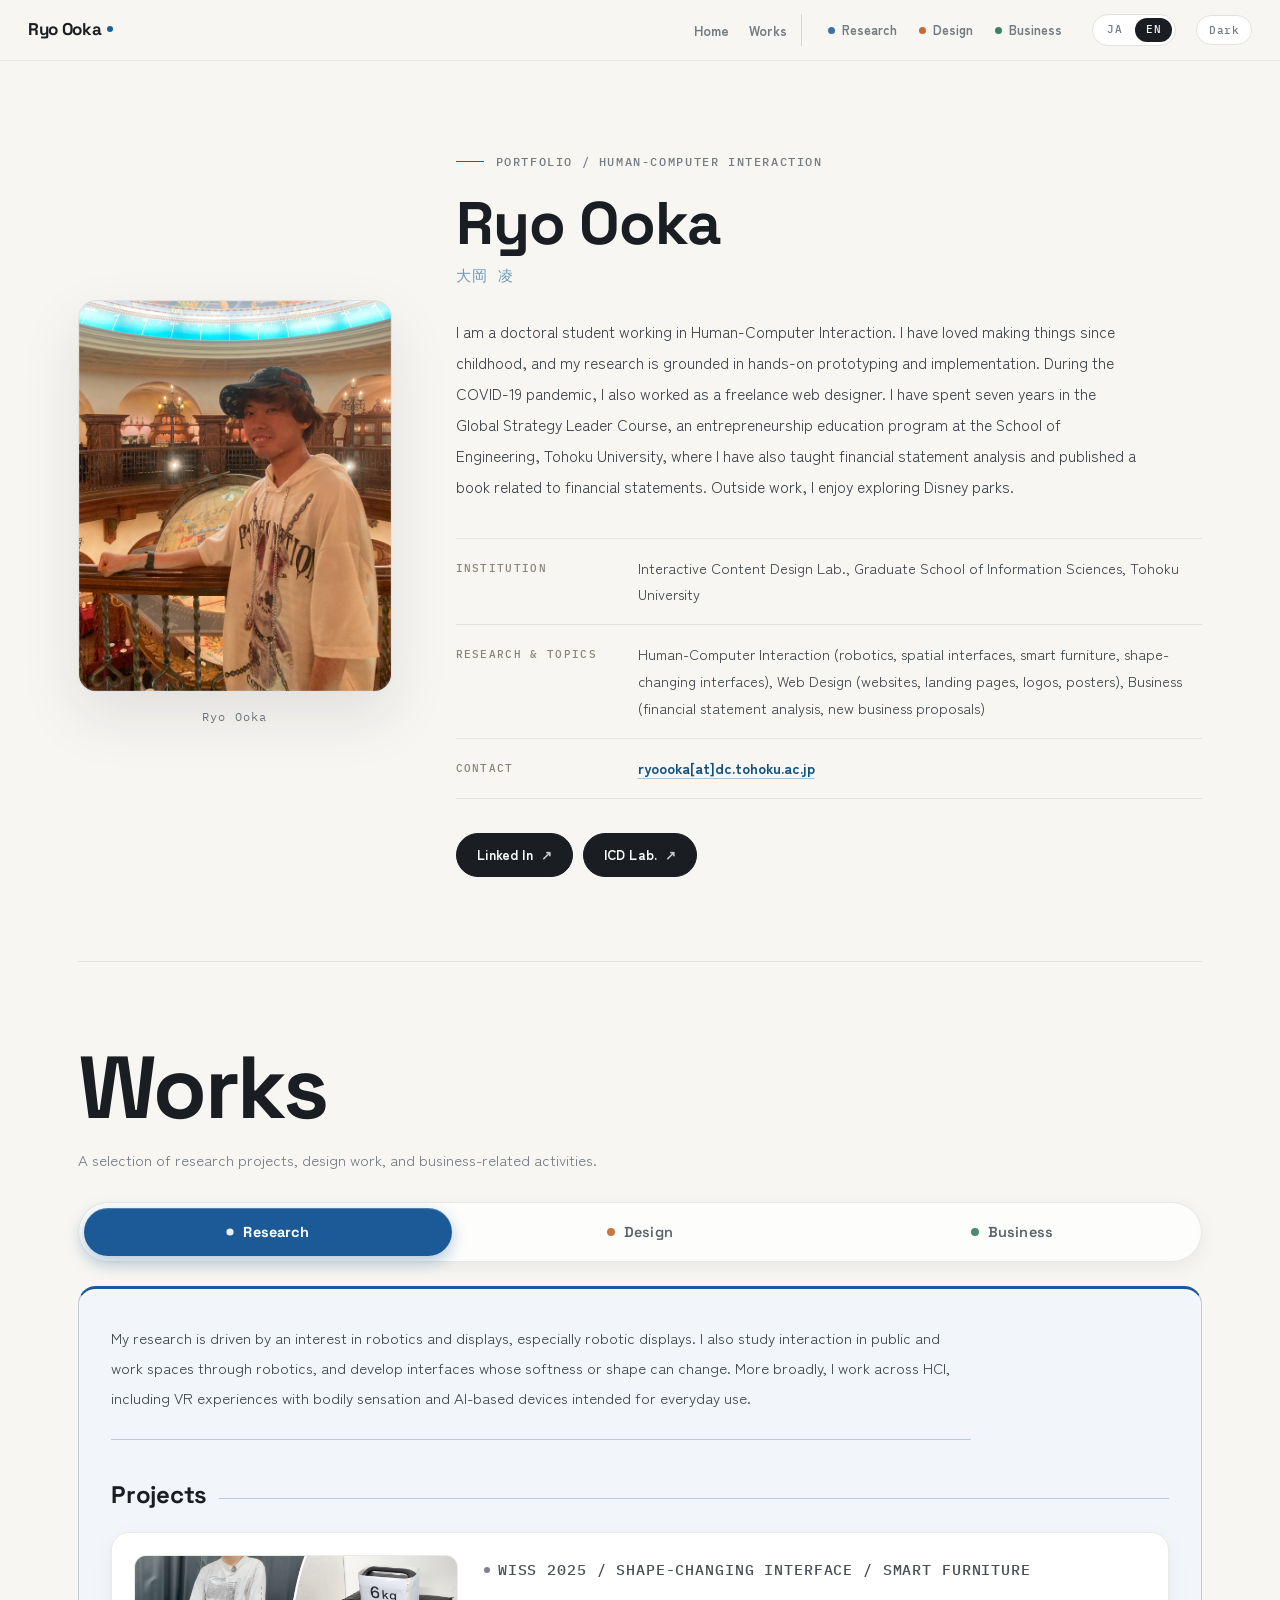
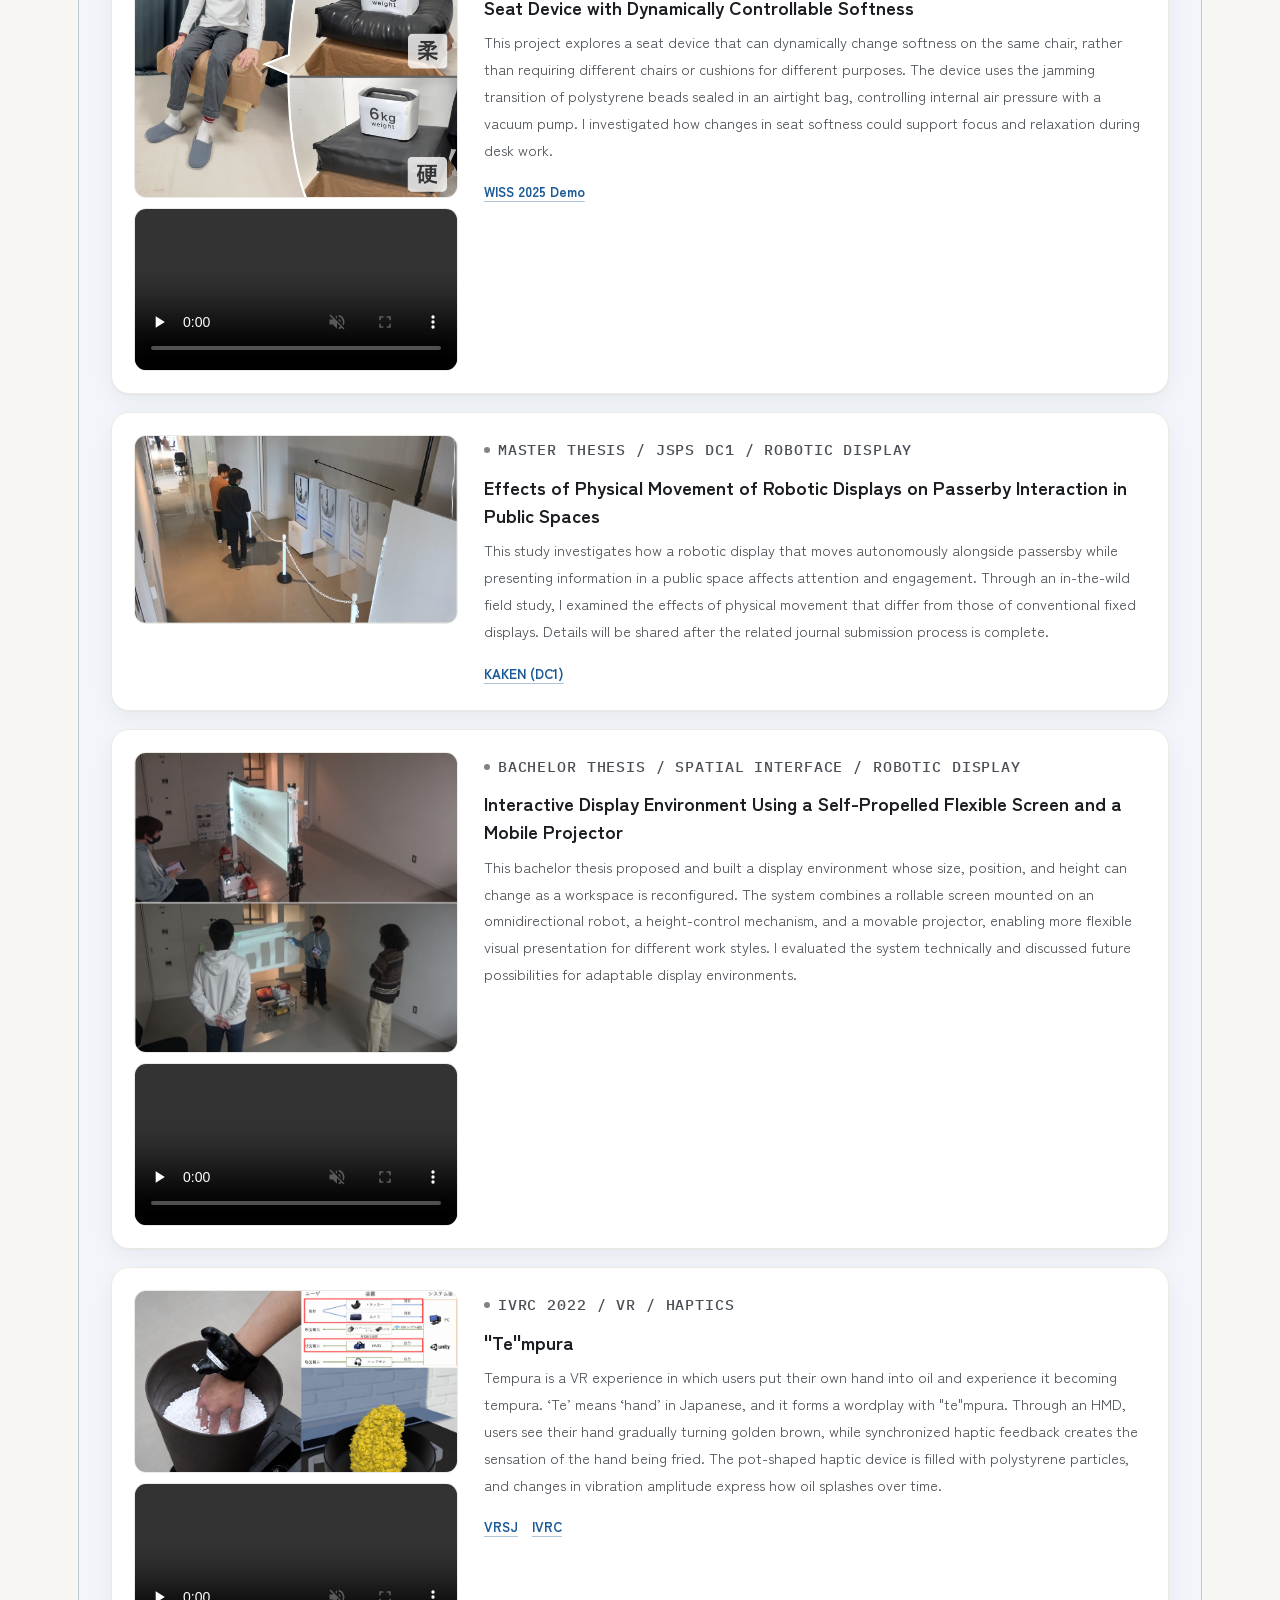
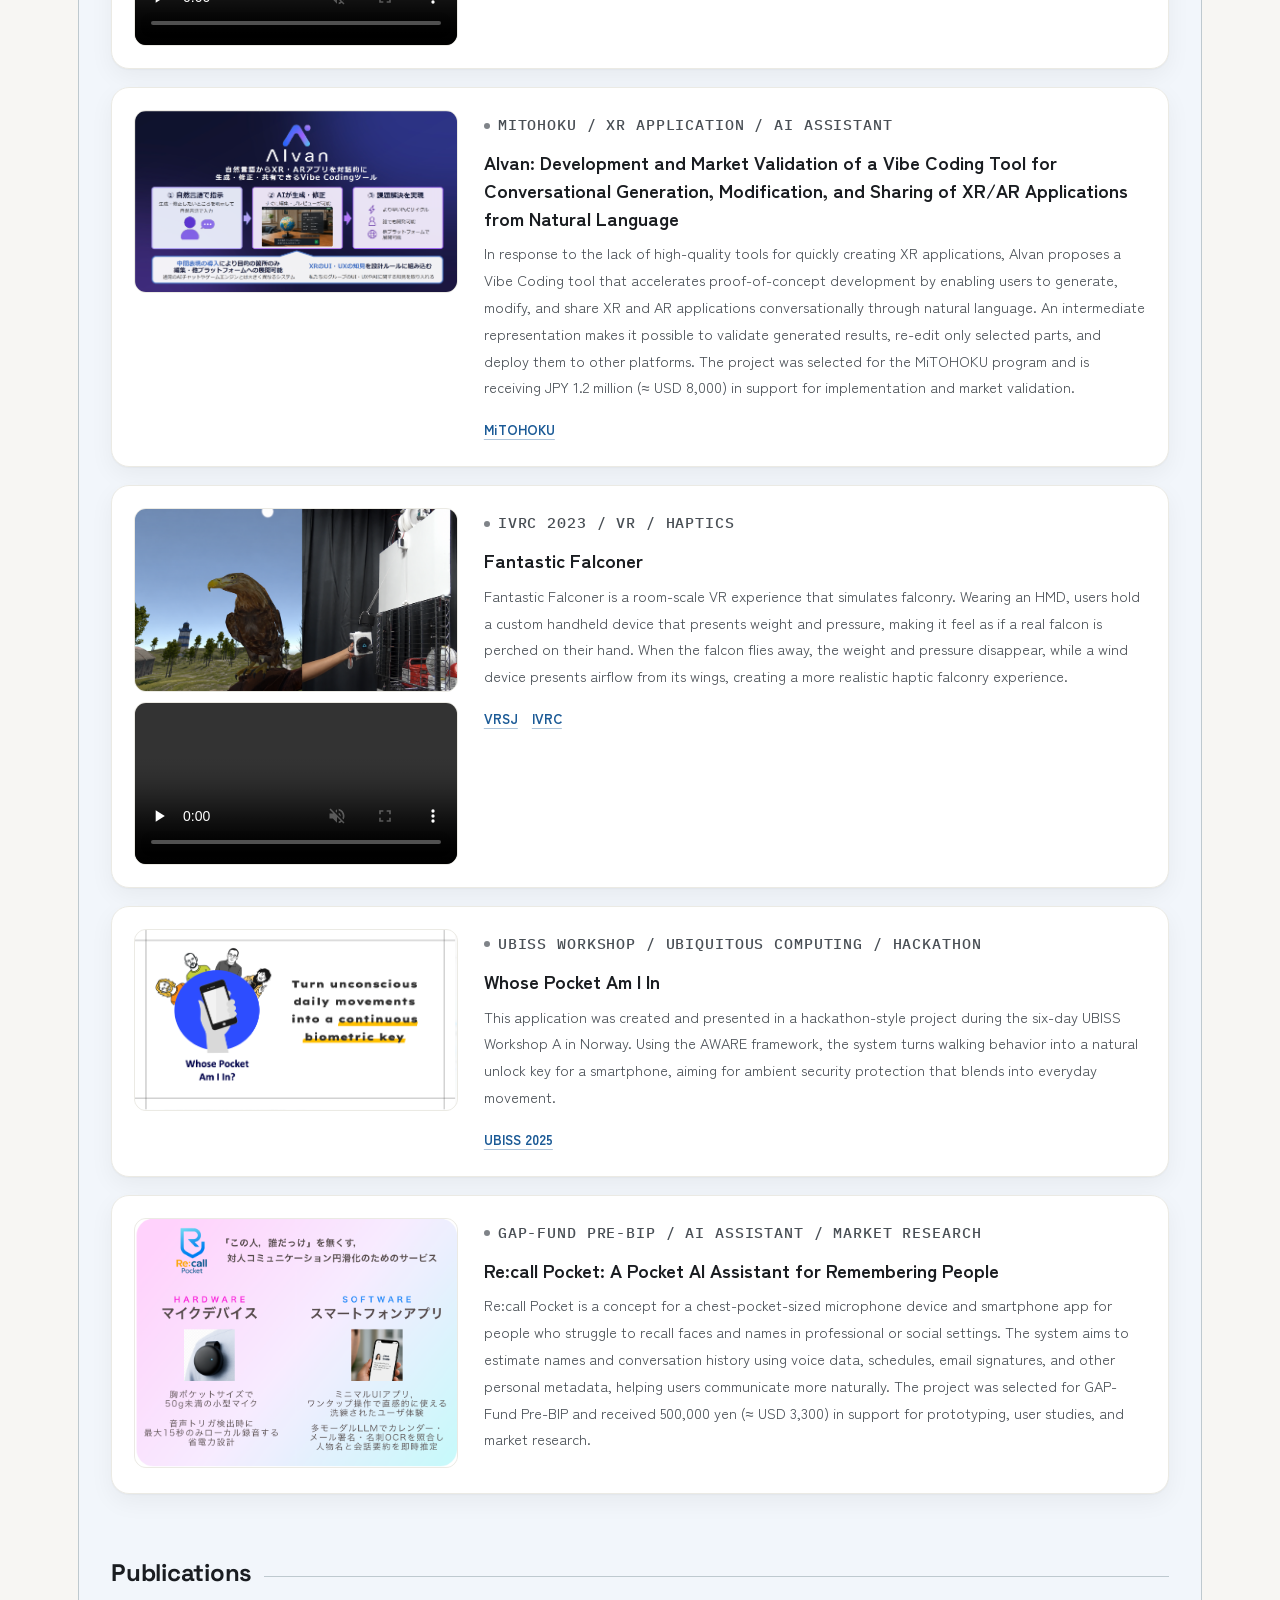
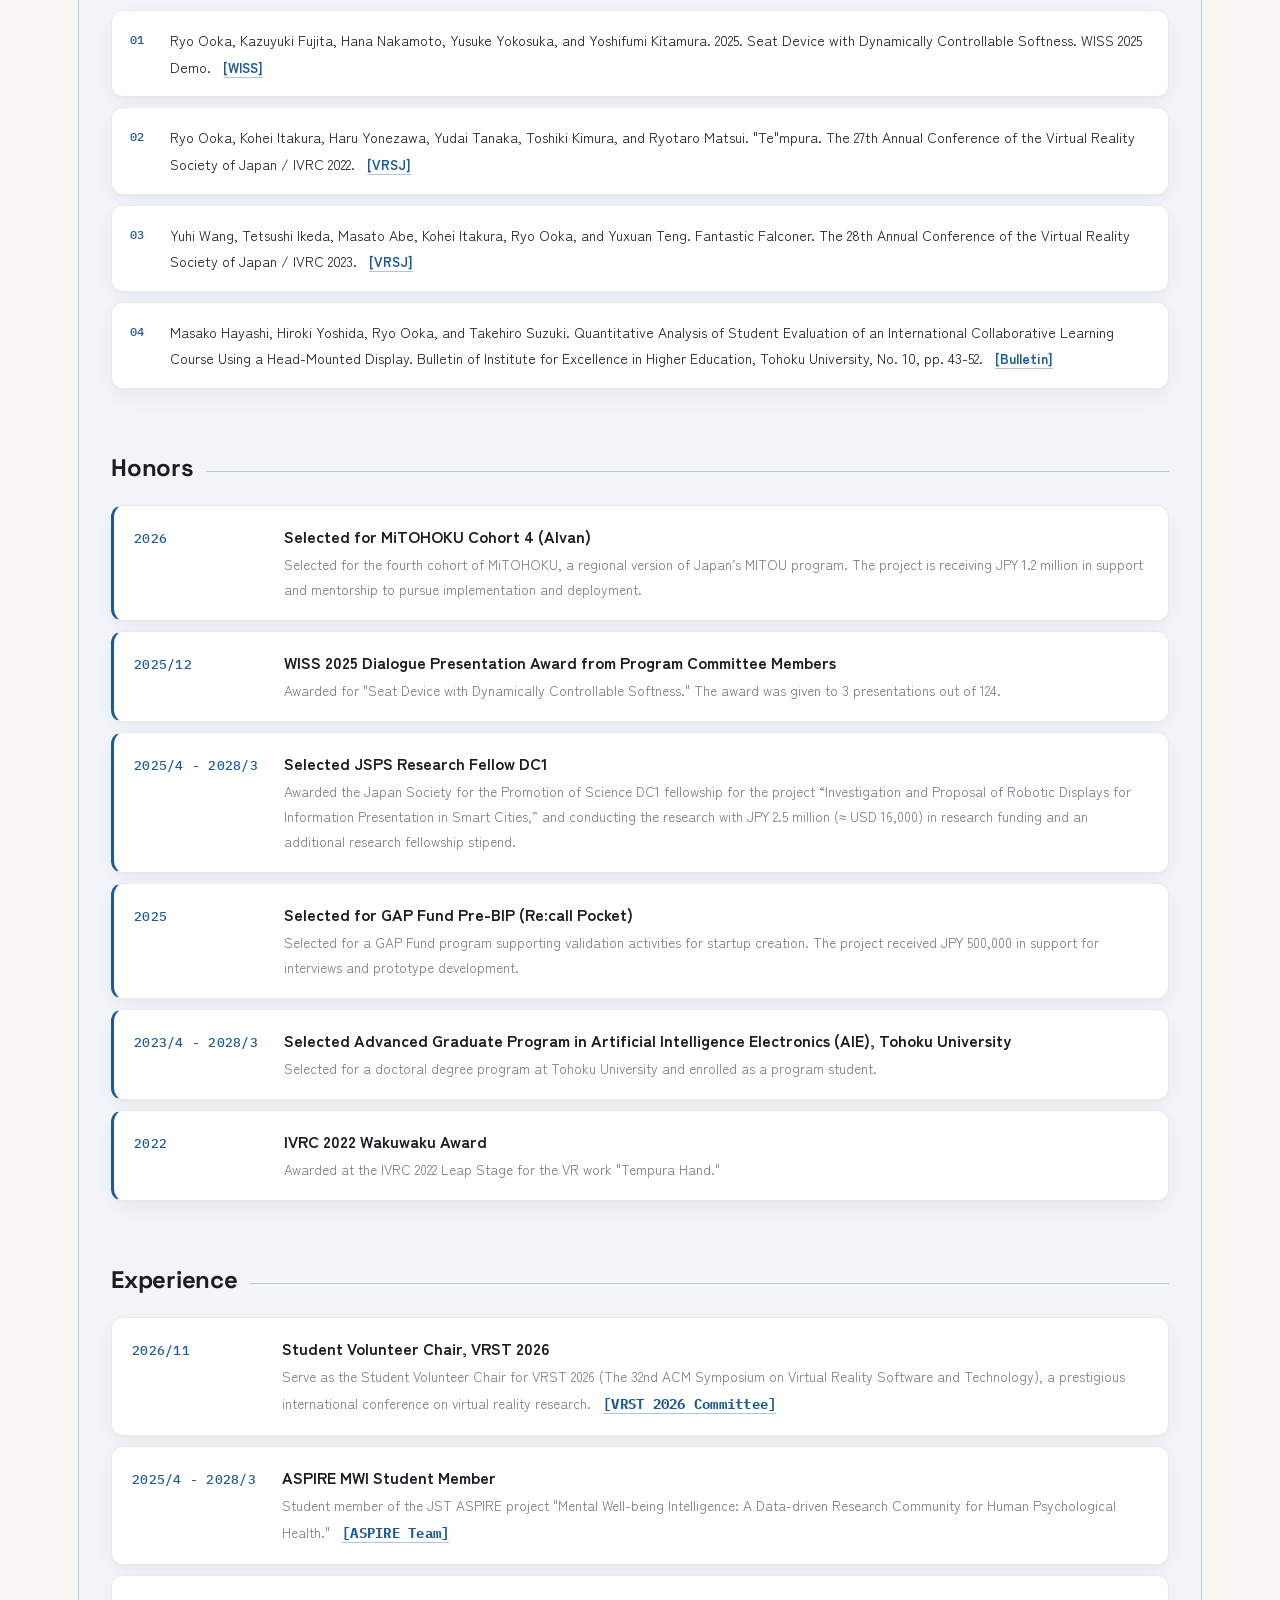
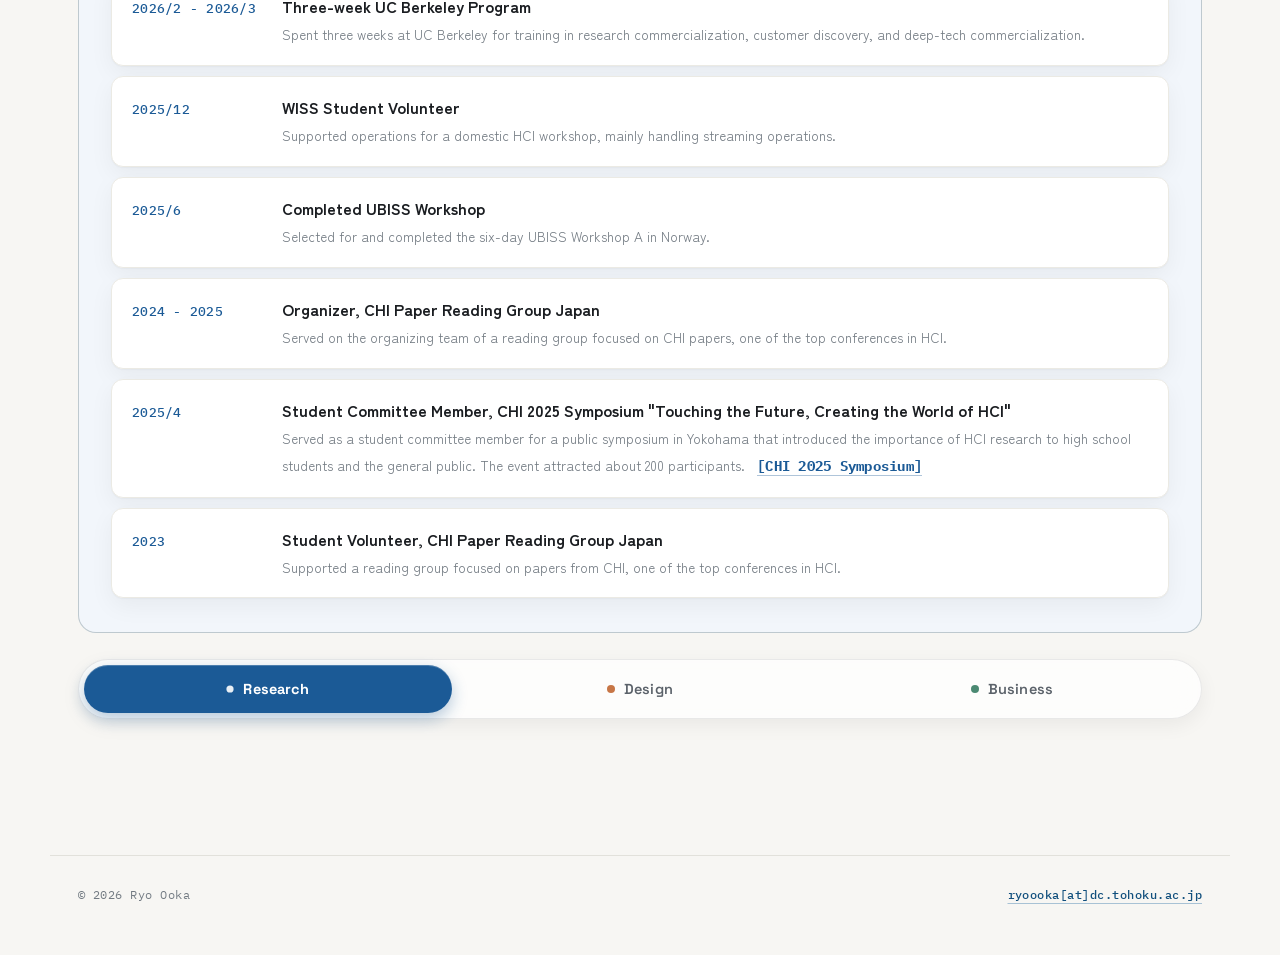
==== commit a37680cf: "change design & fabicon" ====
--- a/en/index.html
+++ b/en/index.html
@@ -1,5 +1,5 @@
-<!DOCTYPE html><html lang="en"> <head><meta charset="UTF-8"><meta name="description" content="Portfolio of Ryo Ooka, a doctoral student at Tohoku University working on Human-Computer Interaction, robotic displays, spatial interfaces, smart furniture, web design, and business development."><meta name="author" content="Ryo Ooka"><meta name="keywords" content="Ryo Ooka,HCI,Human-Computer Interaction,Robotic Display,Spatial Interface,Smart Furniture,Shape-changing Interface,Web Design,Business Development,Tohoku University"><meta name="robots" content="index, follow"><meta name="viewport" content="width=device-width, initial-scale=1.0"><meta name="theme-color" media="(prefers-color-scheme: light)" content="#f8fafb"><meta name="theme-color" media="(prefers-color-scheme: dark)" content="#0c1116"><link rel="canonical" href="https://ryoooka.com/en/"><link rel="alternate" hreflang="ja" href="https://ryoooka.com/"><link rel="alternate" hreflang="en" href="https://ryoooka.com/en/"><link rel="alternate" hreflang="x-default" href="https://ryoooka.com/"><meta property="og:type" content="profile"><meta property="og:site_name" content="Ryo Ooka Portfolio"><meta property="og:title" content="Ryo Ooka | HCI Researcher, Web Designer, Business Development"><meta property="og:description" content="Portfolio of Ryo Ooka, a doctoral student at Tohoku University working on Human-Computer Interaction, robotic displays, spatial interfaces, smart furniture, web design, and business development."><meta property="og:url" content="https://ryoooka.com/en/"><meta property="og:image" content="https://ryoooka.com/images/profile.jpeg"><meta property="og:locale" content="en_US"><meta property="og:locale:alternate" content="ja_JP"><meta property="profile:first_name" content="Ryo"><meta property="profile:last_name" content="Ooka"><meta name="twitter:card" content="summary"><meta name="twitter:title" content="Ryo Ooka | HCI Researcher, Web Designer, Business Development"><meta name="twitter:description" content="Portfolio of Ryo Ooka, a doctoral student at Tohoku University working on Human-Computer Interaction, robotic displays, spatial interfaces, smart furniture, web design, and business development."><meta name="twitter:image" content="https://ryoooka.com/images/profile.jpeg"><script type="application/ld+json">{"@context":"https://schema.org","@type":"Person","name":"Ryo Ooka","alternateName":"大岡 凌","url":"https://ryoooka.com/en/","image":"https://ryoooka.com/images/profile.jpeg","email":"ryoooka@dc.tohoku.ac.jp","jobTitle":"Doctoral Student / HCI Researcher","affiliation":{"@type":"CollegeOrUniversity","name":"Tohoku University","department":"Graduate School of Information Sciences"},"memberOf":{"@type":"Organization","name":"Interactive Content Design Lab.","url":"https://www.icd.riec.tohoku.ac.jp/"},"sameAs":["https://www.linkedin.com/in/ryoooka?utm_source=share&utm_campaign=share_via&utm_content=profile&utm_medium=ios_app","https://www.icd.riec.tohoku.ac.jp/"],"knowsAbout":["Human-Computer Interaction","Robotic Displays","Spatial Interfaces","Smart Furniture","Shape-changing Interfaces","Web Design","Business Development"]}</script><script type="module">(()=>{const e=localStorage.getItem("theme"),t=window.matchMedia("(prefers-color-scheme: dark)").matches;document.documentElement.dataset.theme=e||(t?"dark":"light")})();</script><title>Ryo Ooka | HCI Researcher, Web Designer, Business Development</title><link rel="stylesheet" href="/_astro/global.viWs2AHZ.css"></head> <body> <header class="site-header"> <a class="logo" href="#home" aria-label="Home"> <span>Ryo Ooka</span> </a> <button class="menu-button" aria-label="Open menu" aria-expanded="false"> <span></span> <span></span> <span></span> </button> <nav class="site-nav" aria-label="Main navigation"> <a href="#home">Home</a> <a href="#works">Works</a> <div class="nav-work-tabs" aria-label="Works categories"> <a class="nav-research" href="#works" data-tab-target="research">Research</a> <a class="nav-design" href="#works" data-tab-target="design">Design</a> <a class="nav-business" href="#works" data-tab-target="business">Business</a> </div> <div class="language-switch"> <a href="/">JA</a> <a class="active" href="/en/">EN</a> </div> <button class="theme-toggle" type="button" data-theme-toggle aria-label="Switch color theme"> <span data-theme-label>Dark</span> </button> </nav> </header> <main> <section id="home" class="hero"> <aside class="hero-aside"> <div class="portrait-frame"> <div class="portrait-placeholder" aria-hidden="true">RO</div> <img src="/images/profile.jpeg" alt="Portrait of Ryo Ooka" fetchpriority="high" decoding="async" onerror="this.remove()"> </div> <p>
+<!DOCTYPE html><html lang="en"> <head><meta charset="UTF-8"><meta name="description" content="Portfolio of Ryo Ooka, a doctoral student at Tohoku University working on Human-Computer Interaction, robotic displays, spatial interfaces, smart furniture, web design, and business development."><meta name="author" content="Ryo Ooka"><meta name="keywords" content="Ryo Ooka,HCI,Human-Computer Interaction,Robotic Display,Spatial Interface,Smart Furniture,Shape-changing Interface,Web Design,Business Development,Tohoku University"><meta name="robots" content="index, follow"><meta name="viewport" content="width=device-width, initial-scale=1.0"><meta name="theme-color" media="(prefers-color-scheme: light)" content="#f7f6f3"><meta name="theme-color" media="(prefers-color-scheme: dark)" content="#0e1114"><link rel="icon" href="/favicon.svg" type="image/svg+xml"><link rel="icon" href="/favicon.ico" sizes="48x48"><link rel="apple-touch-icon" href="/apple-touch-icon.png"><link rel="preconnect" href="https://fonts.googleapis.com"><link rel="preconnect" href="https://fonts.gstatic.com" crossorigin><link rel="stylesheet" href="https://fonts.googleapis.com/css2?family=IBM+Plex+Mono:wght@400;500&family=Space+Grotesk:wght@400;500;600;700&family=Zen+Kaku+Gothic+New:wght@400;500;700&display=swap"><link rel="canonical" href="https://ryoooka.com/en/"><link rel="alternate" hreflang="ja" href="https://ryoooka.com/"><link rel="alternate" hreflang="en" href="https://ryoooka.com/en/"><link rel="alternate" hreflang="x-default" href="https://ryoooka.com/"><meta property="og:type" content="profile"><meta property="og:site_name" content="Ryo Ooka Portfolio"><meta property="og:title" content="Ryo Ooka | HCI Researcher, Web Designer, Business Development"><meta property="og:description" content="Portfolio of Ryo Ooka, a doctoral student at Tohoku University working on Human-Computer Interaction, robotic displays, spatial interfaces, smart furniture, web design, and business development."><meta property="og:url" content="https://ryoooka.com/en/"><meta property="og:image" content="https://ryoooka.com/images/profile.jpeg"><meta property="og:locale" content="en_US"><meta property="og:locale:alternate" content="ja_JP"><meta property="profile:first_name" content="Ryo"><meta property="profile:last_name" content="Ooka"><meta name="twitter:card" content="summary"><meta name="twitter:title" content="Ryo Ooka | HCI Researcher, Web Designer, Business Development"><meta name="twitter:description" content="Portfolio of Ryo Ooka, a doctoral student at Tohoku University working on Human-Computer Interaction, robotic displays, spatial interfaces, smart furniture, web design, and business development."><meta name="twitter:image" content="https://ryoooka.com/images/profile.jpeg"><script type="application/ld+json">{"@context":"https://schema.org","@type":"Person","name":"Ryo Ooka","alternateName":"大岡 凌","url":"https://ryoooka.com/en/","image":"https://ryoooka.com/images/profile.jpeg","email":"ryoooka@dc.tohoku.ac.jp","jobTitle":"Doctoral Student / HCI Researcher","affiliation":{"@type":"CollegeOrUniversity","name":"Tohoku University","department":"Graduate School of Information Sciences"},"memberOf":{"@type":"Organization","name":"Interactive Content Design Lab.","url":"https://www.icd.riec.tohoku.ac.jp/"},"sameAs":["https://www.linkedin.com/in/ryoooka?utm_source=share&utm_campaign=share_via&utm_content=profile&utm_medium=ios_app","https://www.icd.riec.tohoku.ac.jp/"],"knowsAbout":["Human-Computer Interaction","Robotic Displays","Spatial Interfaces","Smart Furniture","Shape-changing Interfaces","Web Design","Business Development"]}</script><script type="module">(()=>{const e=localStorage.getItem("theme"),t=window.matchMedia("(prefers-color-scheme: dark)").matches;document.documentElement.dataset.theme=e||(t?"dark":"light")})();</script><title>Ryo Ooka | HCI Researcher, Web Designer, Business Development</title><link rel="stylesheet" href="/_astro/global.CwOciamF.css"></head> <body> <header class="site-header"> <a class="logo" href="#home" aria-label="Home"> <span>Ryo Ooka</span> </a> <button class="menu-button" aria-label="Open menu" aria-expanded="false"> <span></span> <span></span> <span></span> </button> <nav class="site-nav" aria-label="Main navigation"> <a href="#home">Home</a> <a href="#works">Works</a> <div class="nav-work-tabs" aria-label="Works categories"> <a class="nav-research" href="#works" data-tab-target="research">Research</a> <a class="nav-design" href="#works" data-tab-target="design">Design</a> <a class="nav-business" href="#works" data-tab-target="business">Business</a> </div> <div class="language-switch"> <a href="/">JA</a> <a class="active" href="/en/">EN</a> </div> <button class="theme-toggle" type="button" data-theme-toggle aria-label="Switch color theme"> <span data-theme-label>Dark</span> </button> </nav> </header> <main> <section id="home" class="hero"> <aside class="hero-aside"> <div class="portrait-frame"> <div class="portrait-placeholder" aria-hidden="true">RO</div> <img src="/images/profile.jpeg" alt="Portrait of Ryo Ooka" fetchpriority="high" decoding="async" onerror="this.remove()"> </div> <p>
 Ryo Ooka
 </p> </aside> <div class="hero-main"> <p class="eyebrow">Portfolio / Human-Computer Interaction</p> <h1>Ryo Ooka</h1> <p class="name-en">大岡 凌</p> <p class="lead">I am a doctoral student working in Human-Computer Interaction. I have loved making things since childhood, and my research is grounded in hands-on prototyping and implementation. During the COVID-19 pandemic, I also worked as a freelance web designer. I have spent seven years in the Global Strategy Leader Course, an entrepreneurship education program at the School of Engineering, Tohoku University, where I have also taught financial statement analysis and published a book related to financial statements. Outside work, I enjoy exploring Disney parks.</p> <dl class="profile-list"> <div> <dt>Institution</dt> <dd>Interactive Content Design Lab., Graduate School of Information Sciences, Tohoku University</dd> </div> <div> <dt>Research & Topics</dt> <dd>Human-Computer Interaction (robotics, spatial interfaces, smart furniture, shape-changing interfaces), Web Design (websites, landing pages, logos, posters), Business (financial statement analysis, new business proposals)</dd> </div> <div> <dt>Contact</dt> <dd> <a href="mailto:ryoooka[at]dc.tohoku.ac.jp">ryoooka[at]dc.tohoku.ac.jp</a> </dd> </div> </dl> <div class="hero-actions"> <a class="button" href="https://www.linkedin.com/in/ryoooka?utm_source=share&#38;utm_campaign=share_via&#38;utm_content=profile&#38;utm_medium=ios_app" target="_blank"> Linked In <span class="button-tag">↗</span> </a><a class="button" href="https://www.icd.riec.tohoku.ac.jp/" target="_blank"> ICD Lab. <span class="button-tag">↗</span> </a> </div> </div> </section> <section id="works" class="works section"> <div class="section-heading works-heading"> <p class="eyebrow">Works</p> <h2>Works</h2> <p>
 A selection of research projects, design work, and business-related activities.
-</p> </div> <div class="tab-controls" data-tab-controls> <button class="tab-button active research-tab" type="button" data-tab="research">Research</button> <button class="tab-button design-tab" type="button" data-tab="design">Design</button> <button class="tab-button business-tab" type="button" data-tab="business">Business</button> </div> <div class="tab-panel active theme-research" id="research"> <div class="tab-intro"> <p>My research is driven by an interest in robotics and displays, especially robotic displays. I also study interaction in public and work spaces through robotics, and develop interfaces whose softness or shape can change. More broadly, I work across HCI, including VR experiences with bodily sensation and AI-based devices intended for everyday use.</p> </div> <section class="subsection"> <h3>Projects</h3> <div class="feature-list"> <article class="feature-card"> <div class="feature-media"> <img src="/images/research/research-soft-seat.png" alt="Seat Device with Dynamically Controllable Softness teaser" loading="lazy" decoding="async" onerror="this.remove()"> <video controls muted playsinline preload="none" onerror="this.remove()"> <source src="/movies/research-soft-seat.mp4" type="video/mp4"> </video> </div> <div class="feature-content"> <p class="meta">WISS 2025 / Shape-changing Interface / Smart Furniture</p> <h4>Seat Device with Dynamically Controllable Softness</h4> <p>This project explores a seat device that can dynamically change softness on the same chair, rather than requiring different chairs or cushions for different purposes. The device uses the jamming transition of polystyrene beads sealed in an airtight bag, controlling internal air pressure with a vacuum pump. I investigated how changes in seat softness could support focus and relaxation during desk work.</p> <div class="link-row"> <a href="https://www.wiss.org/WISS2025Proceedings/data/demo/1-C15.pdf">WISS 2025 Demo</a> </div> </div> </article><article class="feature-card"> <div class="feature-media"> <img src="/images/research/research-robotic-display.png" alt="Effects of Physical Movement of Robotic Displays on Passerby Interaction in Public Spaces teaser" loading="lazy" decoding="async" onerror="this.remove()">  </div> <div class="feature-content"> <p class="meta">Master Thesis / JSPS DC1 / Robotic Display</p> <h4>Effects of Physical Movement of Robotic Displays on Passerby Interaction in Public Spaces</h4> <p>This study investigates how a robotic display that moves autonomously alongside passersby while presenting information in a public space affects attention and engagement. Through an in-the-wild field study, I examined the effects of physical movement that differ from those of conventional fixed displays. Details will be shared after the related journal submission process is complete.</p> <div class="link-row"> <a href="https://kaken.nii.ac.jp/ja/grant/KAKENHI-PROJECT-25KJ0551/">KAKEN (DC1)</a> </div> </div> </article><article class="feature-card"> <div class="feature-media"> <img src="/images/research/research-flexible-screen.png" alt="Interactive Display Environment Using a Self-Propelled Flexible Screen and a Mobile Projector teaser" loading="lazy" decoding="async" onerror="this.remove()"> <video controls muted playsinline preload="none" onerror="this.remove()"> <source src="/movies/research-flexible-screen.mp4" type="video/mp4"> </video> </div> <div class="feature-content"> <p class="meta">Bachelor Thesis / Spatial Interface / Robotic Display</p> <h4>Interactive Display Environment Using a Self-Propelled Flexible Screen and a Mobile Projector</h4> <p>This bachelor thesis proposed and built a display environment whose size, position, and height can change as a workspace is reconfigured. The system combines a rollable screen mounted on an omnidirectional robot, a height-control mechanism, and a movable projector, enabling more flexible visual presentation for different work styles. I evaluated the system technically and discussed future possibilities for adaptable display environments.</p> <div class="link-row">  </div> </div> </article><article class="feature-card"> <div class="feature-media"> <img src="/images/research/research-tenpura.png" alt="&#34;Te&#34;mpura teaser" loading="lazy" decoding="async" onerror="this.remove()"> <video controls muted playsinline preload="none" onerror="this.remove()"> <source src="/movies/research-tenpura.mp4" type="video/mp4"> </video> </div> <div class="feature-content"> <p class="meta">IVRC 2022 / VR / Haptics</p> <h4>&quot;Te&quot;mpura</h4> <p>Tempura is a VR experience in which users put their own hand into oil and experience it becoming tempura. ‘Te’ means ‘hand’ in Japanese, and it forms a wordplay with &quot;te&quot;mpura. Through an HMD, users see their hand gradually turning golden brown, while synchronized haptic feedback creates the sensation of the hand being fried. The pot-shaped haptic device is filled with polystyrene particles, and changes in vibration amplitude express how oil splashes over time.</p> <div class="link-row"> <a href="https://conference.vrsj.org/ac2022/program/1A3.html">VRSJ</a><a href="https://ivrc.net/2022/leap/">IVRC</a> </div> </div> </article><article class="feature-card"> <div class="feature-media"> <img src="/images/research/research-aivan.png" alt="AIvan: Development and Market Validation of a Vibe Coding Tool for Conversational Generation, Modification, and Sharing of XR/AR Applications from Natural Language teaser" loading="lazy" decoding="async" onerror="this.remove()">  </div> <div class="feature-content"> <p class="meta">MiTOHOKU / XR Application / AI Assistant</p> <h4>AIvan: Development and Market Validation of a Vibe Coding Tool for Conversational Generation, Modification, and Sharing of XR/AR Applications from Natural Language</h4> <p>In response to the lack of high-quality tools for quickly creating XR applications, AIvan proposes a Vibe Coding tool that accelerates proof-of-concept development by enabling users to generate, modify, and share XR and AR applications conversationally through natural language. An intermediate representation makes it possible to validate generated results, re-edit only selected parts, and deploy them to other platforms. The project was selected for the MiTOHOKU program and is receiving JPY 1.2 million (≈ USD 8,000)  in support for implementation and market validation.</p> <div class="link-row"> <a href="https://mitohoku.jp/">MiTOHOKU</a> </div> </div> </article><article class="feature-card"> <div class="feature-media"> <img src="/images/research/research-takajo.png" alt="Fantastic Falconer teaser" loading="lazy" decoding="async" onerror="this.remove()"> <video controls muted playsinline preload="none" onerror="this.remove()"> <source src="/movies/research-takajo.mp4" type="video/mp4"> </video> </div> <div class="feature-content"> <p class="meta">IVRC 2023 / VR / Haptics</p> <h4>Fantastic Falconer</h4> <p>Fantastic Falconer is a room-scale VR experience that simulates falconry. Wearing an HMD, users hold a custom handheld device that presents weight and pressure, making it feel as if a real falcon is perched on their hand. When the falcon flies away, the weight and pressure disappear, while a wind device presents airflow from its wings, creating a more realistic haptic falconry experience.</p> <div class="link-row"> <a href="https://conference.vrsj.org/ac2023/program/IVRC.html">VRSJ</a><a href="https://ivrc.net/archive/%E3%83%8F%E3%83%A9%E3%82%B7%E3%83%A7%E3%83%BC%E3%81%AA%E9%B7%B9%E5%8C%A02023/">IVRC</a> </div> </div> </article><article class="feature-card"> <div class="feature-media"> <img src="/images/research/research-whose-pocket.png" alt="Whose Pocket Am I In teaser" loading="lazy" decoding="async" onerror="this.remove()">  </div> <div class="feature-content"> <p class="meta">UBISS Workshop / Ubiquitous Computing / Hackathon</p> <h4>Whose Pocket Am I In</h4> <p>This application was created and presented in a hackathon-style project during the six-day UBISS Workshop A in Norway. Using the AWARE framework, the system turns walking behavior into a natural unlock key for a smartphone, aiming for ambient security protection that blends into everyday movement.</p> <div class="link-row"> <a href="https://ubicomp.oulu.fi/UBISS2025">UBISS 2025</a> </div> </div> </article><article class="feature-card"> <div class="feature-media"> <img src="/images/research/research-recall-pocket.png" alt="Re:call Pocket: A Pocket AI Assistant for Remembering People teaser" loading="lazy" decoding="async" onerror="this.remove()">  </div> <div class="feature-content"> <p class="meta">GAP-Fund Pre-BIP / AI Assistant / Market Research</p> <h4>Re:call Pocket: A Pocket AI Assistant for Remembering People</h4> <p>Re:call Pocket is a concept for a chest-pocket-sized microphone device and smartphone app for people who struggle to recall faces and names in professional or social settings. The system aims to estimate names and conversation history using voice data, schedules, email signatures, and other personal metadata, helping users communicate more naturally. The project was selected for GAP-Fund Pre-BIP and received 500,000 yen (≈ USD 3,300) in support for prototyping, user studies, and market research.</p> <div class="link-row">  </div> </div> </article> </div> </section> <section class="subsection"> <h3>Publications</h3> <ol class="publication-list"> <li> <span>Ryo Ooka, Kazuyuki Fujita, Hana Nakamoto, Yusuke Yokosuka, and Yoshifumi Kitamura. 2025. Seat Device with Dynamically Controllable Softness. WISS 2025 Demo.</span> <span class="inline-links"> <a href="https://www.wiss.org/WISS2025Proceedings/data/demo/1-C15.pdf">[WISS]</a> </span> </li><li> <span>Ryo Ooka, Kohei Itakura, Haru Yonezawa, Yudai Tanaka, Toshiki Kimura, and Ryotaro Matsui. &quot;Te&quot;mpura. The 27th Annual Conference of the Virtual Reality Society of Japan / IVRC 2022.</span> <span class="inline-links"> <a href="https://conference.vrsj.org/ac2022/program/1A3.html">[VRSJ]</a> </span> </li><li> <span>Yuhi Wang, Tetsushi Ikeda, Masato Abe, Kohei Itakura, Ryo Ooka, and Yuxuan Teng. Fantastic Falconer. The 28th Annual Conference of the Virtual Reality Society of Japan / IVRC 2023.</span> <span class="inline-links"> <a href="https://conference.vrsj.org/ac2023/program/doc/IVRC-09.pdf">[VRSJ]</a> </span> </li><li> <span>Masako Hayashi, Hiroki Yoshida, Ryo Ooka, and Takehiro Suzuki. Quantitative Analysis of Student Evaluation of an International Collaborative Learning Course Using a Head-Mounted Display. Bulletin of Institute for Excellence in Higher Education, Tohoku University, No. 10, pp. 43-52.</span> <span class="inline-links"> <a href="https://www.ihe.tohoku.ac.jp/wp-content/uploads/2025/07/bulletin_2024.pdf#page=47">[Bulletin]</a> </span> </li> </ol> </section> <section class="subsection"> <h3>Honors</h3> <div class="award-list"> <article> <span>2026</span> <div> <h4>Selected for MiTOHOKU Cohort 4 (AIvan)</h4> <p>Selected for the fourth cohort of MiTOHOKU, a regional version of Japan’s MITOU program. The project is receiving JPY 1.2 million in support and mentorship to pursue implementation and deployment.</p>  </div> </article><article> <span>2025/12</span> <div> <h4>WISS 2025 Dialogue Presentation Award from Program Committee Members</h4> <p>Awarded for &quot;Seat Device with Dynamically Controllable Softness.&quot; The award was given to 3 presentations out of 124.</p>  </div> </article><article> <span>2025/4 - 2028/3</span> <div> <h4>Selected JSPS Research Fellow DC1</h4> <p>Awarded the Japan Society for the Promotion of Science DC1 fellowship for the project “Investigation and Proposal of Robotic Displays for Information Presentation in Smart Cities,” and conducting the research with JPY 2.5 million (≈ USD 16,000) in research funding and an additional research fellowship stipend.</p>  </div> </article><article> <span>2025</span> <div> <h4>Selected for GAP Fund Pre-BIP (Re:call Pocket)</h4> <p>Selected for a GAP Fund program supporting validation activities for startup creation. The project received JPY 500,000 in support for interviews and prototype development.</p>  </div> </article><article> <span>2023/4 - 2028/3</span> <div> <h4>Selected Advanced Graduate Program in Artificial Intelligence Electronics (AIE), Tohoku University</h4> <p>Selected for a doctoral degree program at Tohoku University and enrolled as a program student.</p>  </div> </article><article> <span>2022</span> <div> <h4>IVRC 2022 Wakuwaku Award</h4> <p>Awarded at the IVRC 2022 Leap Stage for the VR work &quot;Tempura Hand.&quot;</p>  </div> </article> </div> </section> <section class="subsection"> <h3>Experience</h3> <div class="compact-list"> <article> <span>2026/11</span> <div> <h4>Student Volunteer Chair, VRST 2026</h4> <p> Serve as the Student Volunteer Chair for VRST 2026 (The 32nd ACM Symposium on Virtual Reality Software and Technology), a prestigious international conference on virtual reality research. <span class="inline-links"> <a href="https://vrst.acm.org/vrst2026/committee/" target="_blank">[VRST 2026 Committee]</a> </span> </p> </div> </article><article> <span>2025/4 - 2028/3</span> <div> <h4>ASPIRE MWI Student Member</h4> <p> Student member of the JST ASPIRE project &quot;Mental Well-being Intelligence: A Data-driven Research Community for Human Psychological Health.&quot; <span class="inline-links"> <a href="https://aspire-mwi.org/team/" target="_blank">[ASPIRE Team]</a> </span> </p> </div> </article><article> <span>2026/2 - 2026/3</span> <div> <h4>Three-week UC Berkeley Program</h4> <p> Spent three weeks at UC Berkeley for training in research commercialization, customer discovery, and deep-tech commercialization.  </p> </div> </article><article> <span>2025/12</span> <div> <h4>WISS Student Volunteer</h4> <p> Supported operations for a domestic HCI workshop, mainly handling streaming operations.  </p> </div> </article><article> <span>2025/6</span> <div> <h4>Completed UBISS Workshop</h4> <p> Selected for and completed the six-day UBISS Workshop A in Norway.  </p> </div> </article><article> <span>2024 - 2025</span> <div> <h4>Organizer, CHI Paper Reading Group Japan</h4> <p> Served on the organizing team of a reading group focused on CHI papers, one of the top conferences in HCI.  </p> </div> </article><article> <span>2025/4</span> <div> <h4>Student Committee Member, CHI 2025 Symposium &quot;Touching the Future, Creating the World of HCI&quot;</h4> <p> Served as a student committee member for a public symposium in Yokohama that introduced the importance of HCI research to high school students and the general public. The event attracted about 200 participants. <span class="inline-links"> <a href="https://sigchi.jp/symposium/chi2025_symposium/" target="_blank">[CHI 2025 Symposium]</a> </span> </p> </div> </article><article> <span>2023</span> <div> <h4>Student Volunteer, CHI Paper Reading Group Japan</h4> <p> Supported a reading group focused on papers from CHI, one of the top conferences in HCI.  </p> </div> </article> </div> </section> </div> <div class="tab-panel theme-design" id="design"> <div class="tab-intro"> <p>Building on my web development skills, I have worked as a freelance web designer since the COVID-19 pandemic, handling projects from visual design through implementation. My work includes websites, logos, and presentation materials, with an emphasis on connecting information structure and visual expression. I also draw on my interests in business and marketing to design event experiences and products.</p> </div> <section class="subsection"> <h3>Topics</h3> <div class="feature-list"> <article class="feature-card"> <div class="feature-media"> <img src="/images/design/design-ccontents-cording.png" alt="Practical Coding Content for Freelance Coders teaser" loading="lazy" decoding="async" onerror="this.remove()"> </div> <div class="feature-content"> <p class="meta">Web Design / Contents / Marketing</p> <h4>Practical Coding Content for Freelance Coders</h4> <p>I sold educational content for early-career freelance coders. The project addressed the problem that beginners often have few portfolio-ready works, making it difficult to turn learning and experience into client acquisition. I designed web design content that could be used as portfolio work, built repeat-sales channels through social media marketing and LINE (Japanese SNS) Business accounts, and operated a Slack-based community.</p> <div class="link-row">  </div> </div> </article><article class="feature-card"> <div class="feature-media"> <img src="/images/design/design-chi-symposium.jpg" alt="CHI 2025 Symposium teaser" loading="lazy" decoding="async" onerror="this.remove()"> </div> <div class="feature-content"> <p class="meta">Web Design / Event Website</p> <h4>CHI 2025 Symposium</h4> <p>When CHI was held in Yokohama, Japan, this symposium introduced the importance of HCI research to high school students and the general public. As a student committee member for the event, which attracted about 200 participants, I handled the overall design, including posters distributed in Yokohama, the website, wayfinding signs, slides, and armbands. I designed the information structure, visibility, promotional flow, and the overall visitor experience.</p> <div class="link-row"> <a href="https://sigchi.jp/symposium/chi2025_symposium/" target="_blank">Website</a> </div> </div> </article> </div> </section> <section class="subsection"> <h3>Works</h3> <div class="work-grid"> <article class="work-card"> <img src="/images/design/design-chatRuna.png" alt="Logo and Banner Design for Chat Runa image" loading="lazy" decoding="async" onerror="this.remove()"> <div> <h4>Logo and Banner Design for Chat Runa</h4> <p></p> </div> </article><article class="work-card"> <img src="/images/design/design-banner_sun.png" alt="Sunflower Festival Banner image" loading="lazy" decoding="async" onerror="this.remove()"> <div> <h4>Sunflower Festival Banner</h4> <p></p> </div> </article><article class="work-card"> <img src="/images/design/design-goods-fest.png" alt="Tohoku University Festival 2020 Goods Design: Sticky Notes image" loading="lazy" decoding="async" onerror="this.remove()"> <div> <h4>Tohoku University Festival 2020 Goods Design: Sticky Notes</h4> <p></p> </div> </article><article class="work-card"> <img src="/images/design/design-goods-coaster.jpg" alt="Goods Design: Coaster image" loading="lazy" decoding="async" onerror="this.remove()"> <div> <h4>Goods Design: Coaster</h4> <p></p> </div> </article><article class="work-card"> <img src="/images/design/design-hp-prefumo.png" alt="Website Design image" loading="lazy" decoding="async" onerror="this.remove()"> <div> <h4>Website Design</h4> <p></p> </div> </article><article class="work-card"> <img src="/images/design/design-hp-hotel.png" alt="Website Design image" loading="lazy" decoding="async" onerror="this.remove()"> <div> <h4>Website Design</h4> <p></p> </div> </article><article class="work-card"> <img src="/images/design/design-radio-banner.png" alt="Radio Promotion Banner image" loading="lazy" decoding="async" onerror="this.remove()"> <div> <h4>Radio Promotion Banner</h4> <p></p> </div> </article><article class="work-card"> <img src="/images/design/design-radio-logo.png" alt="Radio Logo Design image" loading="lazy" decoding="async" onerror="this.remove()"> <div> <h4>Radio Logo Design</h4> <p></p> </div> </article><article class="work-card"> <img src="/images/design/design-hp-cafe.png" alt="Website Design image" loading="lazy" decoding="async" onerror="this.remove()"> <div> <h4>Website Design</h4> <p></p> </div> </article><article class="work-card"> <img src="/images/design/design-lp-veg.png" alt="Landing Page Design image" loading="lazy" decoding="async" onerror="this.remove()"> <div> <h4>Landing Page Design</h4> <p></p> </div> </article> </div> </section> </div> <div class="tab-panel theme-business" id="business"> <div class="tab-intro"> <p>Since my first undergraduate year, I have participated in the Global Strategy Leader Course at the School of Engineering, Tohoku University, where students analyze real companies through financial statements and propose new businesses. I have presented business proposals to executives at major companies and co-authored a book that documents the program methods and activities. Recently, my focus has shifted toward research commercialization, customer discovery, and venture exploration.</p> </div> <section class="subsection"> <h3>Topics</h3> <div class="feature-list"> <article class="feature-card"> <div class="feature-media"> <img src="/images/business/business-gsc-logo.png" alt="Global Strategy Leader Course teaser" loading="lazy" decoding="async" onerror="this.remove()"> </div> <div class="feature-content"> <p class="meta">Business / Strategy / Global Program</p> <h4>Global Strategy Leader Course</h4> <p>This is an extracurricular Saturday course organized by the School of Engineering, Tohoku University. I have participated continuously for seven years since my first undergraduate year in 2019. In the course, students read public materials such as financial statements and shareholder meeting documents, then propose innovative new businesses. The annual prompt is intentionally ambitious and open-ended, such as &quot;Propose a strategy for SoftBank to surpass Amazon in business scale.&quot; Students use financial indicators to develop and present persuasive, feasible proposals that respond to such prompts.</p> <div class="link-row"> <a href="http://www.iee.eng.tohoku.ac.jp/lecture/intl.html">Global Strategy Leader Course, Tohoku University</a> </div> </div> </article><article class="feature-card"> <div class="feature-media"> <img src="/images/business/business-book.png" alt="Book Publication on New Business Proposals teaser" loading="lazy" decoding="async" onerror="this.remove()"> </div> <div class="feature-content"> <p class="meta">Book / Publishing</p> <h4>Book Publication on New Business Proposals</h4> <p>I served as a lead author for &quot;Beyond GAFAM: Innovative Business Proposals by Students: From Financial Statement Basics to Boardroom Proposals,&quot; a book that brings together the methods and activities of the Global Strategy Leader Course, which has taught business and strategy skills at Tohoku University for ten years. The book teaches practical skills for collecting data, analyzing it, and presenting persuasive proposals, with the goal of developing the ability to create innovation. Based on the 2023 prompt, &quot;Propose a business through which AEON (a major Japanese retail company) can surpass Amazon,&quot; the book covers financial statements, qualitative analysis, design thinking, and other skills essential to business proposals.</p> <div class="link-row"> <a href="https://amzn.asia/d/0i1VFuc9">Amazon</a><a href="https://ndlsearch.ndl.go.jp/books/R100000002-I033846200">National Diet Library</a> </div> </div> </article><article class="feature-card"> <div class="feature-media"> <img src="/images/business/business-aivan.png" alt="AIvan: Development and Market Validation of a Vibe Coding Tool for Conversational Generation, Modification, and Sharing of XR/AR Applications from Natural Language (Selected for MiTOHOKU Cohort 4) teaser" loading="lazy" decoding="async" onerror="this.remove()"> </div> <div class="feature-content"> <p class="meta">MiTOHOKU</p> <h4>AIvan: Development and Market Validation of a Vibe Coding Tool for Conversational Generation, Modification, and Sharing of XR/AR Applications from Natural Language (Selected for MiTOHOKU Cohort 4)</h4> <p>Developing XR applications requires time-consuming proof-of-concept work and depends heavily on specialized talent. AIvan is a Vibe Coding tool that enables users to generate, modify, and share XR and AR applications conversationally through natural language, with the goal of allowing non-specialists to participate in early-stage exploration. The initial target customers are XR content studios, advertising and event companies, and digital transformation divisions. The short-term business model focuses on PoC support, with SaaS monetization planned for the medium term. The project was selected for the MiTOHOKU program and is receiving JPY 1.2 million in support for MVP development and market validation.</p> <div class="link-row"> <a href="https://mitohoku.jp/">MiTOHOKU</a> </div> </div> </article><article class="feature-card"> <div class="feature-media"> <img src="/images/business/business-recall-pocket.png" alt="Re:call Pocket: Design and Market Research for a Pocket AI Assistant That Helps Users Remember People (Selected for GAP Fund Pre-BIP) teaser" loading="lazy" decoding="async" onerror="this.remove()"> </div> <div class="feature-content"> <p class="meta">GAP Fund</p> <h4>Re:call Pocket: Design and Market Research for a Pocket AI Assistant That Helps Users Remember People (Selected for GAP Fund Pre-BIP)</h4> <p>This project designs and studies the market for Re:call Pocket, a chest-pocket-sized microphone device and smartphone app for people who struggle to remember faces and names in professional and social settings. The project was selected for a GAP Fund supporting research commercialization and received JPY 500,000 in funding for one year. The device aims to support natural communication by estimating names and conversation history from voice data, schedules, email signatures, and other personal metadata.</p> <div class="link-row">  </div> </div> </article><article class="feature-card"> <div class="feature-media"> <img src="/images/business/business-omnicushion.png" alt="Implementation and Market Validation of a Cushion Whose Softness Changes According to the Task (Selected Theme for the MASP Three-week Overseas Training Program for Graduate Students Aiming to Start Companies) teaser" loading="lazy" decoding="async" onerror="this.remove()"> </div> <div class="feature-content"> <p class="meta">Global Program / Seeds</p> <h4>Implementation and Market Validation of a Cushion Whose Softness Changes According to the Task (Selected Theme for the MASP Three-week Overseas Training Program for Graduate Students Aiming to Start Companies)</h4> <p>I was selected for a three-week overseas training program organized by the School of Engineering and the Entrepreneurship Education Division at Tohoku University for graduate students seriously aiming to start companies. From February 2026, I was sent for three weeks to the Haas School of Business at the University of California, Berkeley. While receiving design-thinking-based entrepreneurship education, I conducted customer interviews, explored needs, and tested business model canvas hypotheses.</p> <div class="link-row"> <a href="https://adjoining-tempo-834.notion.site/Special-Program-for-Excellent-PhD-Students-26b654b459d880a7b1b5e551bf9ab410">Special Program for Excellent PhD Students (MASP)</a> </div> </div> </article><article class="feature-card"> <div class="feature-media"> <img src="/images/business/business-lecture.png" alt="Financial Statement Lectures for the Global Strategy Leader Course teaser" loading="lazy" decoding="async" onerror="this.remove()"> </div> <div class="feature-content"> <p class="meta">Lecture / Business / Strategy</p> <h4>Financial Statement Lectures for the Global Strategy Leader Course</h4> <p>In the 2021 Global Strategy Leader Course, I designed nine hours of lectures for about 40 students, including lectures, exercises, and applied problems. The materials mainly covered the income statement and balance sheet, and I also created a three-hour comprehensive exercise using Apple as the target company.</p> <div class="link-row">  </div> </div> </article><article class="feature-card"> <div class="feature-media"> <img src="/images/business/business-poster.png" alt="Poster Presentation: Activities of the Global Strategy Leader Course at Tohoku University teaser" loading="lazy" decoding="async" onerror="this.remove()"> </div> <div class="feature-content"> <p class="meta">Poster / Business / Strategy</p> <h4>Poster Presentation: Activities of the Global Strategy Leader Course at Tohoku University</h4> <p>I gave a poster presentation introducing the entrepreneurship education activities of the Global Strategy Leader Course at Tohoku University. The presentation aimed to build relationships with entrepreneurs and researchers in business and management inside and outside Japan.</p> <div class="link-row">  </div> </div> </article><article class="feature-card"> <div class="feature-media"> <img src="/images/business/business-antlers.png" alt="Business Proposal for Kashima Antlers teaser" loading="lazy" decoding="async" onerror="this.remove()"> </div> <div class="feature-content"> <p class="meta">Business Presentation</p> <h4>Business Proposal for Kashima Antlers</h4> <p>As Kashima Antlers planned a new stadium, I developed a business proposal based on the idea of creating additional value for the stadium that would also contribute to the Rokko region of Ibaraki Prefecture, where the stadium is located. I visited the region, exchanged opinions with executives of Kashima Antlers FC, and met with the mayor of Namegata, one of the cities in the region. Two months later, I presented and discussed the proposal with Kashima Antlers FC executives and the chairperson of Mercari, which holds management rights.</p> <div class="link-row">  </div> </div> </article><article class="feature-card"> <div class="feature-media"> <img src="/images/business/business-radio.png" alt="Personality for a Presentation-style Variety Radio Program teaser" loading="lazy" decoding="async" onerror="this.remove()"> </div> <div class="feature-content"> <p class="meta">Business / Strategy / Global Program</p> <h4>Personality for a Presentation-style Variety Radio Program</h4> <p>I served as one of the personalities for &quot;Konya mo Show-kai Shite Ii Desu ka (May I introduce it again tonight?),&quot; a radio series that invites students at Tohoku University who are doing interesting activities and introduces them through presentation-style conversations.</p> <div class="link-row"> <a href="https://stand.fm/channels/62dd03e873ef6bc2496e5b66">stand.fm</a> </div> </div> </article> </div> </section> <section class="subsection"> <h3>Works</h3> <div class="work-grid"> <article class="work-card"> <img src="/images/business/business-grand2024.png" alt="2024 Final Presentation: Fuji Water image" loading="lazy" decoding="async" onerror="this.remove()"> <div> <h4>2024 Final Presentation: Fuji Water</h4> <p>Final presentation for the 2024 Global Strategy Leader Course prompt: &quot;Propose a business through which Fujifilm can surpass Apple.&quot; To reduce cost ratios, I proposed a business for Fujifilm&#39;s high-margin cosmetics segment that leverages the company&#39;s extensive patent portfolio.</p> </div> </article><article class="work-card"> <img src="/images/business/business-grand2023.png" alt="2023 Final Presentation: Carvify image" loading="lazy" decoding="async" onerror="this.remove()"> <div> <h4>2023 Final Presentation: Carvify</h4> <p>Final presentation for the 2023 Global Strategy Leader Course intermediate course prompt: &quot;Propose Honda&#39;s next unique strategy, different from Tesla and Volkswagen.&quot; I proposed a platform business for 3D-printed automobiles that uses Honda&#39;s engine technology.</p> </div> </article><article class="work-card"> <img src="/images/business/business-lecture-pre2023.png" alt="2023 Introductory Lecture image" loading="lazy" decoding="async" onerror="this.remove()"> <div> <h4>2023 Introductory Lecture</h4> <p>A two-hour introductory lecture for the Global Strategy Leader Course, designed to teach what participants would learn and why financial statements matter through exercises. The content was later included in Chapter 1 of the book &quot;Beyond GAFAM: Innovative Business Proposals by Students.&quot;</p> </div> </article><article class="work-card"> <img src="/images/business/business-grand2022.png" alt="2022 Final Presentation: Next Frontier (Date-mono Award) image" loading="lazy" decoding="async" onerror="this.remove()"> <div> <h4>2022 Final Presentation: Next Frontier (Date-mono Award)</h4> <p>Final presentation for the 2022 Global Strategy Leader Course prompt: &quot;Using the rise and fall of leading S&amp;P 500 companies and their financial statements, and considering international affairs, propose a new business that can become a cornerstone of Japan&#39;s revival.&quot; Focusing on the VR market, which was beginning to plateau as a hardware market, I proposed a package of more practical electronic devices and a related platform.</p> </div> </article><article class="work-card"> <img src="/images/business/business-grand2021.png" alt="2021 Final Presentation: Smart Vision (Grand Prize) image" loading="lazy" decoding="async" onerror="this.remove()"> <div> <h4>2021 Final Presentation: Smart Vision (Grand Prize)</h4> <p>Final presentation for the 2021 Global Strategy Leader Course prompt: &quot;Consider the ideal future in 2050 and propose a new business with the potential to reach a market capitalization of 100 trillion yen (≈ USD 660 billion) in order to change Japan&#39;s direction.&quot; I proposed contact lens AR devices, backcast from a future vision, to BALMUDA, whose technology and vision were the strongest fit. I received the grand prize, awarded to one person among about 30 participants that year.</p> </div> </article><article class="work-card"> <img src="/images/business/business-travel.png" alt="Business Proposal for an Apparel Company image" loading="lazy" decoding="async" onerror="this.remove()"> <div> <h4>Business Proposal for an Apparel Company</h4> <p>I proposed a travel clothing rental business as a sustainable new business that could compete globally in the apparel industry. I presented the proposal to executives of a major apparel company. Further details are confidential.</p> </div> </article> </div> </section> <section class="subsection"> <h3>Publications</h3> <ol class="publication-list"> <li> <span>Ryo Ooka, Ryoshi Koda, Kohei Maruyama, Wataru Honda, Hiro Kobayashi, Sota Yoshimoto, Kiiko Aiba, Atsushi Aoyama, Tomohiro Suzuki, and Kenya Kamei. Beyond GAFAM: Innovative Business Proposals by Students: From Financial Statement Basics to Boardroom Proposals. Published through Amazon, November 2024.</span> <span class="inline-links">  </span> </li><li> <span>Ryo Ooka, Ryoshi Koda, Yuto Kenchi, and Kohei Maruyama. Activities of the Global Strategy Leader Course at Tohoku University. Poster presentation, Hyper Interdisciplinary Conference 2024 Tokyo/Kanto Forum, March 8-9, 2024.</span> <span class="inline-links">  </span> </li><li> <span>Ryo Ooka, Yuhui WANG, and Yoshifumi Kitamura. Re:call Pocket: Design, Development, and Customer Discovery for a Pocket AI Assistant that Helps Users Remember People. GAP Fund Pre-BIP, Tohoku University Startup Business Incubation Center, July 2025 - March 2026.</span> <span class="inline-links">  </span> </li> </ol> </section> <section class="subsection"> <h3>Honors</h3> <div class="award-list"> <article> <span>2026</span> <div> <h4>Selected for MiTOHOKU Cohort 4 (AIvan)</h4> <p>Selected for the fourth cohort of MiTOHOKU, a regional version of Japan’s MITOU program. The project is receiving JPY 1.2 million in support and mentorship to pursue implementation and deployment.</p> </div> </article><article> <span>2026/2 - 2026/3</span> <div> <h4>Selected for the MASP Three-week Overseas Training Program for Graduate Students Aiming to Start Companies (Three-week UC Berkeley Program)</h4> <p>Spent three weeks at UC Berkeley for training in research commercialization, customer discovery, and deep-tech commercialization.</p> </div> </article><article> <span>2025</span> <div> <h4>Selected for GAP Fund Pre-BIP (Re:call Pocket)</h4> <p>Selected for a GAP Fund program supporting validation activities for startup creation. The project received JPY 500,000 in support for interviews and prototype development.</p> </div> </article><article> <span>2024</span> <div> <h4>Open Badge: Global Strategy Course Essential Level</h4> <p></p> </div> </article><article> <span>2022</span> <div> <h4>Date-mono Award, Global Strategy Leader Course</h4> <p></p> </div> </article><article> <span>2021</span> <div> <h4>Grand Prize, Global Strategy Leader Course</h4> <p></p> </div> </article><article> <span>2020</span> <div> <h4>Tohoku University School of Engineering Global Engineering Encouragement Award</h4> <p></p> </div> </article> </div> </section> </div> <div class="tab-controls bottom" data-tab-controls> <button class="tab-button active research-tab" type="button" data-tab="research">Research</button> <button class="tab-button design-tab" type="button" data-tab="design">Design</button> <button class="tab-button business-tab" type="button" data-tab="business">Business</button> </div> </section> </main> <footer class="site-footer"> <p>© 2026 Ryo Ooka</p> <a href="mailto:ryoooka[at]dc.tohoku.ac.jp">ryoooka[at]dc.tohoku.ac.jp</a> </footer> <script type="module">const d=document.querySelector("[data-theme-toggle]"),c=document.querySelector("[data-theme-label]"),i=localStorage.getItem("theme"),m=window.matchMedia("(prefers-color-scheme: dark)").matches,u=i||(m?"dark":"light");function n(e){document.documentElement.dataset.theme=e,c&&(c.textContent=e==="dark"?"Light":"Dark")}n(u);d?.addEventListener("click",()=>{const e=document.documentElement.dataset.theme==="dark"?"light":"dark";n(e),localStorage.setItem("theme",e)});const a=document.querySelector(".menu-button"),o=document.querySelector(".site-nav");a?.addEventListener("click",()=>{const e=o?.classList.toggle("open");a.setAttribute("aria-expanded",String(!!e))});document.querySelectorAll(".site-nav a").forEach(e=>{e.addEventListener("click",()=>{o?.classList.remove("open"),a?.setAttribute("aria-expanded","false")})});const r=document.querySelectorAll(".tab-button"),h=document.querySelectorAll(".tab-panel");function s(e){r.forEach(t=>{t.classList.toggle("active",t.dataset.tab===e)}),h.forEach(t=>{t.classList.toggle("active",t.id===e)})}r.forEach(e=>{e.addEventListener("click",()=>{const t=e.dataset.tab;s(t),document.querySelector("#works")?.scrollIntoView({behavior:"smooth"})})});document.querySelectorAll("[data-tab-target]").forEach(e=>{e.addEventListener("click",t=>{t.preventDefault();const l=e.getAttribute("data-tab-target");s(l),document.querySelector("#works")?.scrollIntoView({behavior:"smooth"}),o?.classList.remove("open"),a?.setAttribute("aria-expanded","false")})});</script> </body> </html>+</p> </div> <div class="tab-controls top" data-tab-controls role="tablist" aria-label="Works categories"> <button class="tab-button active research-tab" type="button" data-tab="research" role="tab" id="tab-research-top" aria-controls="research" aria-selected="true">Research</button> <button class="tab-button design-tab" type="button" data-tab="design" role="tab" id="tab-design-top" aria-controls="design" aria-selected="false" tabindex="-1">Design</button> <button class="tab-button business-tab" type="button" data-tab="business" role="tab" id="tab-business-top" aria-controls="business" aria-selected="false" tabindex="-1">Business</button> </div> <div class="tab-panel active theme-research" id="research" role="tabpanel" aria-labelledby="tab-research-top"> <div class="tab-intro"> <p>My research is driven by an interest in robotics and displays, especially robotic displays. I also study interaction in public and work spaces through robotics, and develop interfaces whose softness or shape can change. More broadly, I work across HCI, including VR experiences with bodily sensation and AI-based devices intended for everyday use.</p> </div> <section class="subsection"> <h3>Projects</h3> <div class="feature-list"> <article class="feature-card"> <div class="feature-media"> <img src="/images/research/research-soft-seat.png" alt="Seat Device with Dynamically Controllable Softness teaser" loading="lazy" decoding="async" onerror="this.remove()"> <video controls muted playsinline preload="none" onerror="this.remove()"> <source src="/movies/research-soft-seat.mp4" type="video/mp4"> </video> </div> <div class="feature-content"> <p class="meta">WISS 2025 / Shape-changing Interface / Smart Furniture</p> <h4>Seat Device with Dynamically Controllable Softness</h4> <p>This project explores a seat device that can dynamically change softness on the same chair, rather than requiring different chairs or cushions for different purposes. The device uses the jamming transition of polystyrene beads sealed in an airtight bag, controlling internal air pressure with a vacuum pump. I investigated how changes in seat softness could support focus and relaxation during desk work.</p> <div class="link-row"> <a href="https://www.wiss.org/WISS2025Proceedings/data/demo/1-C15.pdf">WISS 2025 Demo</a> </div> </div> </article><article class="feature-card"> <div class="feature-media"> <img src="/images/research/research-robotic-display.png" alt="Effects of Physical Movement of Robotic Displays on Passerby Interaction in Public Spaces teaser" loading="lazy" decoding="async" onerror="this.remove()">  </div> <div class="feature-content"> <p class="meta">Master Thesis / JSPS DC1 / Robotic Display</p> <h4>Effects of Physical Movement of Robotic Displays on Passerby Interaction in Public Spaces</h4> <p>This study investigates how a robotic display that moves autonomously alongside passersby while presenting information in a public space affects attention and engagement. Through an in-the-wild field study, I examined the effects of physical movement that differ from those of conventional fixed displays. Details will be shared after the related journal submission process is complete.</p> <div class="link-row"> <a href="https://kaken.nii.ac.jp/ja/grant/KAKENHI-PROJECT-25KJ0551/">KAKEN (DC1)</a> </div> </div> </article><article class="feature-card"> <div class="feature-media"> <img src="/images/research/research-flexible-screen.png" alt="Interactive Display Environment Using a Self-Propelled Flexible Screen and a Mobile Projector teaser" loading="lazy" decoding="async" onerror="this.remove()"> <video controls muted playsinline preload="none" onerror="this.remove()"> <source src="/movies/research-flexible-screen.mp4" type="video/mp4"> </video> </div> <div class="feature-content"> <p class="meta">Bachelor Thesis / Spatial Interface / Robotic Display</p> <h4>Interactive Display Environment Using a Self-Propelled Flexible Screen and a Mobile Projector</h4> <p>This bachelor thesis proposed and built a display environment whose size, position, and height can change as a workspace is reconfigured. The system combines a rollable screen mounted on an omnidirectional robot, a height-control mechanism, and a movable projector, enabling more flexible visual presentation for different work styles. I evaluated the system technically and discussed future possibilities for adaptable display environments.</p> <div class="link-row">  </div> </div> </article><article class="feature-card"> <div class="feature-media"> <img src="/images/research/research-tenpura.png" alt="&#34;Te&#34;mpura teaser" loading="lazy" decoding="async" onerror="this.remove()"> <video controls muted playsinline preload="none" onerror="this.remove()"> <source src="/movies/research-tenpura.mp4" type="video/mp4"> </video> </div> <div class="feature-content"> <p class="meta">IVRC 2022 / VR / Haptics</p> <h4>&quot;Te&quot;mpura</h4> <p>Tempura is a VR experience in which users put their own hand into oil and experience it becoming tempura. ‘Te’ means ‘hand’ in Japanese, and it forms a wordplay with &quot;te&quot;mpura. Through an HMD, users see their hand gradually turning golden brown, while synchronized haptic feedback creates the sensation of the hand being fried. The pot-shaped haptic device is filled with polystyrene particles, and changes in vibration amplitude express how oil splashes over time.</p> <div class="link-row"> <a href="https://conference.vrsj.org/ac2022/program/1A3.html">VRSJ</a><a href="https://ivrc.net/2022/leap/">IVRC</a> </div> </div> </article><article class="feature-card"> <div class="feature-media"> <img src="/images/research/research-aivan.png" alt="AIvan: Development and Market Validation of a Vibe Coding Tool for Conversational Generation, Modification, and Sharing of XR/AR Applications from Natural Language teaser" loading="lazy" decoding="async" onerror="this.remove()">  </div> <div class="feature-content"> <p class="meta">MiTOHOKU / XR Application / AI Assistant</p> <h4>AIvan: Development and Market Validation of a Vibe Coding Tool for Conversational Generation, Modification, and Sharing of XR/AR Applications from Natural Language</h4> <p>In response to the lack of high-quality tools for quickly creating XR applications, AIvan proposes a Vibe Coding tool that accelerates proof-of-concept development by enabling users to generate, modify, and share XR and AR applications conversationally through natural language. An intermediate representation makes it possible to validate generated results, re-edit only selected parts, and deploy them to other platforms. The project was selected for the MiTOHOKU program and is receiving JPY 1.2 million (≈ USD 8,000)  in support for implementation and market validation.</p> <div class="link-row"> <a href="https://mitohoku.jp/">MiTOHOKU</a> </div> </div> </article><article class="feature-card"> <div class="feature-media"> <img src="/images/research/research-takajo.png" alt="Fantastic Falconer teaser" loading="lazy" decoding="async" onerror="this.remove()"> <video controls muted playsinline preload="none" onerror="this.remove()"> <source src="/movies/research-takajo.mp4" type="video/mp4"> </video> </div> <div class="feature-content"> <p class="meta">IVRC 2023 / VR / Haptics</p> <h4>Fantastic Falconer</h4> <p>Fantastic Falconer is a room-scale VR experience that simulates falconry. Wearing an HMD, users hold a custom handheld device that presents weight and pressure, making it feel as if a real falcon is perched on their hand. When the falcon flies away, the weight and pressure disappear, while a wind device presents airflow from its wings, creating a more realistic haptic falconry experience.</p> <div class="link-row"> <a href="https://conference.vrsj.org/ac2023/program/IVRC.html">VRSJ</a><a href="https://ivrc.net/archive/%E3%83%8F%E3%83%A9%E3%82%B7%E3%83%A7%E3%83%BC%E3%81%AA%E9%B7%B9%E5%8C%A02023/">IVRC</a> </div> </div> </article><article class="feature-card"> <div class="feature-media"> <img src="/images/research/research-whose-pocket.png" alt="Whose Pocket Am I In teaser" loading="lazy" decoding="async" onerror="this.remove()">  </div> <div class="feature-content"> <p class="meta">UBISS Workshop / Ubiquitous Computing / Hackathon</p> <h4>Whose Pocket Am I In</h4> <p>This application was created and presented in a hackathon-style project during the six-day UBISS Workshop A in Norway. Using the AWARE framework, the system turns walking behavior into a natural unlock key for a smartphone, aiming for ambient security protection that blends into everyday movement.</p> <div class="link-row"> <a href="https://ubicomp.oulu.fi/UBISS2025">UBISS 2025</a> </div> </div> </article><article class="feature-card"> <div class="feature-media"> <img src="/images/research/research-recall-pocket.png" alt="Re:call Pocket: A Pocket AI Assistant for Remembering People teaser" loading="lazy" decoding="async" onerror="this.remove()">  </div> <div class="feature-content"> <p class="meta">GAP-Fund Pre-BIP / AI Assistant / Market Research</p> <h4>Re:call Pocket: A Pocket AI Assistant for Remembering People</h4> <p>Re:call Pocket is a concept for a chest-pocket-sized microphone device and smartphone app for people who struggle to recall faces and names in professional or social settings. The system aims to estimate names and conversation history using voice data, schedules, email signatures, and other personal metadata, helping users communicate more naturally. The project was selected for GAP-Fund Pre-BIP and received 500,000 yen (≈ USD 3,300) in support for prototyping, user studies, and market research.</p> <div class="link-row">  </div> </div> </article> </div> </section> <section class="subsection"> <h3>Publications</h3> <ol class="publication-list"> <li> <span>Ryo Ooka, Kazuyuki Fujita, Hana Nakamoto, Yusuke Yokosuka, and Yoshifumi Kitamura. 2025. Seat Device with Dynamically Controllable Softness. WISS 2025 Demo.</span> <span class="inline-links"> <a href="https://www.wiss.org/WISS2025Proceedings/data/demo/1-C15.pdf">[WISS]</a> </span> </li><li> <span>Ryo Ooka, Kohei Itakura, Haru Yonezawa, Yudai Tanaka, Toshiki Kimura, and Ryotaro Matsui. &quot;Te&quot;mpura. The 27th Annual Conference of the Virtual Reality Society of Japan / IVRC 2022.</span> <span class="inline-links"> <a href="https://conference.vrsj.org/ac2022/program/1A3.html">[VRSJ]</a> </span> </li><li> <span>Yuhi Wang, Tetsushi Ikeda, Masato Abe, Kohei Itakura, Ryo Ooka, and Yuxuan Teng. Fantastic Falconer. The 28th Annual Conference of the Virtual Reality Society of Japan / IVRC 2023.</span> <span class="inline-links"> <a href="https://conference.vrsj.org/ac2023/program/doc/IVRC-09.pdf">[VRSJ]</a> </span> </li><li> <span>Masako Hayashi, Hiroki Yoshida, Ryo Ooka, and Takehiro Suzuki. Quantitative Analysis of Student Evaluation of an International Collaborative Learning Course Using a Head-Mounted Display. Bulletin of Institute for Excellence in Higher Education, Tohoku University, No. 10, pp. 43-52.</span> <span class="inline-links"> <a href="https://www.ihe.tohoku.ac.jp/wp-content/uploads/2025/07/bulletin_2024.pdf#page=47">[Bulletin]</a> </span> </li> </ol> </section> <section class="subsection"> <h3>Honors</h3> <div class="award-list"> <article> <span>2026</span> <div> <h4>Selected for MiTOHOKU Cohort 4 (AIvan)</h4> <p>Selected for the fourth cohort of MiTOHOKU, a regional version of Japan’s MITOU program. The project is receiving JPY 1.2 million in support and mentorship to pursue implementation and deployment.</p>  </div> </article><article> <span>2025/12</span> <div> <h4>WISS 2025 Dialogue Presentation Award from Program Committee Members</h4> <p>Awarded for &quot;Seat Device with Dynamically Controllable Softness.&quot; The award was given to 3 presentations out of 124.</p>  </div> </article><article> <span>2025/4 - 2028/3</span> <div> <h4>Selected JSPS Research Fellow DC1</h4> <p>Awarded the Japan Society for the Promotion of Science DC1 fellowship for the project “Investigation and Proposal of Robotic Displays for Information Presentation in Smart Cities,” and conducting the research with JPY 2.5 million (≈ USD 16,000) in research funding and an additional research fellowship stipend.</p>  </div> </article><article> <span>2025</span> <div> <h4>Selected for GAP Fund Pre-BIP (Re:call Pocket)</h4> <p>Selected for a GAP Fund program supporting validation activities for startup creation. The project received JPY 500,000 in support for interviews and prototype development.</p>  </div> </article><article> <span>2023/4 - 2028/3</span> <div> <h4>Selected Advanced Graduate Program in Artificial Intelligence Electronics (AIE), Tohoku University</h4> <p>Selected for a doctoral degree program at Tohoku University and enrolled as a program student.</p>  </div> </article><article> <span>2022</span> <div> <h4>IVRC 2022 Wakuwaku Award</h4> <p>Awarded at the IVRC 2022 Leap Stage for the VR work &quot;Tempura Hand.&quot;</p>  </div> </article> </div> </section> <section class="subsection"> <h3>Experience</h3> <div class="compact-list"> <article> <span>2026/11</span> <div> <h4>Student Volunteer Chair, VRST 2026</h4> <p> Serve as the Student Volunteer Chair for VRST 2026 (The 32nd ACM Symposium on Virtual Reality Software and Technology), a prestigious international conference on virtual reality research. <span class="inline-links"> <a href="https://vrst.acm.org/vrst2026/committee/" target="_blank">[VRST 2026 Committee]</a> </span> </p> </div> </article><article> <span>2025/4 - 2028/3</span> <div> <h4>ASPIRE MWI Student Member</h4> <p> Student member of the JST ASPIRE project &quot;Mental Well-being Intelligence: A Data-driven Research Community for Human Psychological Health.&quot; <span class="inline-links"> <a href="https://aspire-mwi.org/team/" target="_blank">[ASPIRE Team]</a> </span> </p> </div> </article><article> <span>2026/2 - 2026/3</span> <div> <h4>Three-week UC Berkeley Program</h4> <p> Spent three weeks at UC Berkeley for training in research commercialization, customer discovery, and deep-tech commercialization.  </p> </div> </article><article> <span>2025/12</span> <div> <h4>WISS Student Volunteer</h4> <p> Supported operations for a domestic HCI workshop, mainly handling streaming operations.  </p> </div> </article><article> <span>2025/6</span> <div> <h4>Completed UBISS Workshop</h4> <p> Selected for and completed the six-day UBISS Workshop A in Norway.  </p> </div> </article><article> <span>2024 - 2025</span> <div> <h4>Organizer, CHI Paper Reading Group Japan</h4> <p> Served on the organizing team of a reading group focused on CHI papers, one of the top conferences in HCI.  </p> </div> </article><article> <span>2025/4</span> <div> <h4>Student Committee Member, CHI 2025 Symposium &quot;Touching the Future, Creating the World of HCI&quot;</h4> <p> Served as a student committee member for a public symposium in Yokohama that introduced the importance of HCI research to high school students and the general public. The event attracted about 200 participants. <span class="inline-links"> <a href="https://sigchi.jp/symposium/chi2025_symposium/" target="_blank">[CHI 2025 Symposium]</a> </span> </p> </div> </article><article> <span>2023</span> <div> <h4>Student Volunteer, CHI Paper Reading Group Japan</h4> <p> Supported a reading group focused on papers from CHI, one of the top conferences in HCI.  </p> </div> </article> </div> </section> </div> <div class="tab-panel theme-design" id="design" role="tabpanel" aria-labelledby="tab-design-top"> <div class="tab-intro"> <p>Building on my web development skills, I have worked as a freelance web designer since the COVID-19 pandemic, handling projects from visual design through implementation. My work includes websites, logos, and presentation materials, with an emphasis on connecting information structure and visual expression. I also draw on my interests in business and marketing to design event experiences and products.</p> </div> <section class="subsection"> <h3>Topics</h3> <div class="feature-list"> <article class="feature-card"> <div class="feature-media"> <img src="/images/design/design-ccontents-cording.png" alt="Practical Coding Content for Freelance Coders teaser" loading="lazy" decoding="async" onerror="this.remove()"> </div> <div class="feature-content"> <p class="meta">Web Design / Contents / Marketing</p> <h4>Practical Coding Content for Freelance Coders</h4> <p>I sold educational content for early-career freelance coders. The project addressed the problem that beginners often have few portfolio-ready works, making it difficult to turn learning and experience into client acquisition. I designed web design content that could be used as portfolio work, built repeat-sales channels through social media marketing and LINE (Japanese SNS) Business accounts, and operated a Slack-based community.</p> <div class="link-row">  </div> </div> </article><article class="feature-card"> <div class="feature-media"> <img src="/images/design/design-chi-symposium.jpg" alt="CHI 2025 Symposium teaser" loading="lazy" decoding="async" onerror="this.remove()"> </div> <div class="feature-content"> <p class="meta">Web Design / Event Website</p> <h4>CHI 2025 Symposium</h4> <p>When CHI was held in Yokohama, Japan, this symposium introduced the importance of HCI research to high school students and the general public. As a student committee member for the event, which attracted about 200 participants, I handled the overall design, including posters distributed in Yokohama, the website, wayfinding signs, slides, and armbands. I designed the information structure, visibility, promotional flow, and the overall visitor experience.</p> <div class="link-row"> <a href="https://sigchi.jp/symposium/chi2025_symposium/" target="_blank">Website</a> </div> </div> </article> </div> </section> <section class="subsection"> <h3>Works</h3> <div class="work-grid"> <article class="work-card"> <img src="/images/design/design-chatRuna.png" alt="Logo and Banner Design for Chat Runa image" loading="lazy" decoding="async" onerror="this.remove()"> <div> <h4>Logo and Banner Design for Chat Runa</h4> <p></p> </div> </article><article class="work-card"> <img src="/images/design/design-banner_sun.png" alt="Sunflower Festival Banner image" loading="lazy" decoding="async" onerror="this.remove()"> <div> <h4>Sunflower Festival Banner</h4> <p></p> </div> </article><article class="work-card"> <img src="/images/design/design-goods-fest.png" alt="Tohoku University Festival 2020 Goods Design: Sticky Notes image" loading="lazy" decoding="async" onerror="this.remove()"> <div> <h4>Tohoku University Festival 2020 Goods Design: Sticky Notes</h4> <p></p> </div> </article><article class="work-card"> <img src="/images/design/design-goods-coaster.jpg" alt="Goods Design: Coaster image" loading="lazy" decoding="async" onerror="this.remove()"> <div> <h4>Goods Design: Coaster</h4> <p></p> </div> </article><article class="work-card"> <img src="/images/design/design-hp-prefumo.png" alt="Website Design image" loading="lazy" decoding="async" onerror="this.remove()"> <div> <h4>Website Design</h4> <p></p> </div> </article><article class="work-card"> <img src="/images/design/design-hp-hotel.png" alt="Website Design image" loading="lazy" decoding="async" onerror="this.remove()"> <div> <h4>Website Design</h4> <p></p> </div> </article><article class="work-card"> <img src="/images/design/design-radio-banner.png" alt="Radio Promotion Banner image" loading="lazy" decoding="async" onerror="this.remove()"> <div> <h4>Radio Promotion Banner</h4> <p></p> </div> </article><article class="work-card"> <img src="/images/design/design-radio-logo.png" alt="Radio Logo Design image" loading="lazy" decoding="async" onerror="this.remove()"> <div> <h4>Radio Logo Design</h4> <p></p> </div> </article><article class="work-card"> <img src="/images/design/design-hp-cafe.png" alt="Website Design image" loading="lazy" decoding="async" onerror="this.remove()"> <div> <h4>Website Design</h4> <p></p> </div> </article><article class="work-card"> <img src="/images/design/design-lp-veg.png" alt="Landing Page Design image" loading="lazy" decoding="async" onerror="this.remove()"> <div> <h4>Landing Page Design</h4> <p></p> </div> </article> </div> </section> </div> <div class="tab-panel theme-business" id="business" role="tabpanel" aria-labelledby="tab-business-top"> <div class="tab-intro"> <p>Since my first undergraduate year, I have participated in the Global Strategy Leader Course at the School of Engineering, Tohoku University, where students analyze real companies through financial statements and propose new businesses. I have presented business proposals to executives at major companies and co-authored a book that documents the program methods and activities. Recently, my focus has shifted toward research commercialization, customer discovery, and venture exploration.</p> </div> <section class="subsection"> <h3>Topics</h3> <div class="feature-list"> <article class="feature-card"> <div class="feature-media"> <img src="/images/business/business-gsc-logo.png" alt="Global Strategy Leader Course teaser" loading="lazy" decoding="async" onerror="this.remove()"> </div> <div class="feature-content"> <p class="meta">Business / Strategy / Global Program</p> <h4>Global Strategy Leader Course</h4> <p>This is an extracurricular Saturday course organized by the School of Engineering, Tohoku University. I have participated continuously for seven years since my first undergraduate year in 2019. In the course, students read public materials such as financial statements and shareholder meeting documents, then propose innovative new businesses. The annual prompt is intentionally ambitious and open-ended, such as &quot;Propose a strategy for SoftBank to surpass Amazon in business scale.&quot; Students use financial indicators to develop and present persuasive, feasible proposals that respond to such prompts.</p> <div class="link-row"> <a href="http://www.iee.eng.tohoku.ac.jp/lecture/intl.html">Global Strategy Leader Course, Tohoku University</a> </div> </div> </article><article class="feature-card"> <div class="feature-media"> <img src="/images/business/business-book.png" alt="Book Publication on New Business Proposals teaser" loading="lazy" decoding="async" onerror="this.remove()"> </div> <div class="feature-content"> <p class="meta">Book / Publishing</p> <h4>Book Publication on New Business Proposals</h4> <p>I served as a lead author for &quot;Beyond GAFAM: Innovative Business Proposals by Students: From Financial Statement Basics to Boardroom Proposals,&quot; a book that brings together the methods and activities of the Global Strategy Leader Course, which has taught business and strategy skills at Tohoku University for ten years. The book teaches practical skills for collecting data, analyzing it, and presenting persuasive proposals, with the goal of developing the ability to create innovation. Based on the 2023 prompt, &quot;Propose a business through which AEON (a major Japanese retail company) can surpass Amazon,&quot; the book covers financial statements, qualitative analysis, design thinking, and other skills essential to business proposals.</p> <div class="link-row"> <a href="https://amzn.asia/d/0i1VFuc9">Amazon</a><a href="https://ndlsearch.ndl.go.jp/books/R100000002-I033846200">National Diet Library</a> </div> </div> </article><article class="feature-card"> <div class="feature-media"> <img src="/images/business/business-aivan.png" alt="AIvan: Development and Market Validation of a Vibe Coding Tool for Conversational Generation, Modification, and Sharing of XR/AR Applications from Natural Language (Selected for MiTOHOKU Cohort 4) teaser" loading="lazy" decoding="async" onerror="this.remove()"> </div> <div class="feature-content"> <p class="meta">MiTOHOKU</p> <h4>AIvan: Development and Market Validation of a Vibe Coding Tool for Conversational Generation, Modification, and Sharing of XR/AR Applications from Natural Language (Selected for MiTOHOKU Cohort 4)</h4> <p>Developing XR applications requires time-consuming proof-of-concept work and depends heavily on specialized talent. AIvan is a Vibe Coding tool that enables users to generate, modify, and share XR and AR applications conversationally through natural language, with the goal of allowing non-specialists to participate in early-stage exploration. The initial target customers are XR content studios, advertising and event companies, and digital transformation divisions. The short-term business model focuses on PoC support, with SaaS monetization planned for the medium term. The project was selected for the MiTOHOKU program and is receiving JPY 1.2 million in support for MVP development and market validation.</p> <div class="link-row"> <a href="https://mitohoku.jp/">MiTOHOKU</a> </div> </div> </article><article class="feature-card"> <div class="feature-media"> <img src="/images/business/business-recall-pocket.png" alt="Re:call Pocket: Design and Market Research for a Pocket AI Assistant That Helps Users Remember People (Selected for GAP Fund Pre-BIP) teaser" loading="lazy" decoding="async" onerror="this.remove()"> </div> <div class="feature-content"> <p class="meta">GAP Fund</p> <h4>Re:call Pocket: Design and Market Research for a Pocket AI Assistant That Helps Users Remember People (Selected for GAP Fund Pre-BIP)</h4> <p>This project designs and studies the market for Re:call Pocket, a chest-pocket-sized microphone device and smartphone app for people who struggle to remember faces and names in professional and social settings. The project was selected for a GAP Fund supporting research commercialization and received JPY 500,000 in funding for one year. The device aims to support natural communication by estimating names and conversation history from voice data, schedules, email signatures, and other personal metadata.</p> <div class="link-row">  </div> </div> </article><article class="feature-card"> <div class="feature-media"> <img src="/images/business/business-omnicushion.png" alt="Implementation and Market Validation of a Cushion Whose Softness Changes According to the Task (Selected Theme for the MASP Three-week Overseas Training Program for Graduate Students Aiming to Start Companies) teaser" loading="lazy" decoding="async" onerror="this.remove()"> </div> <div class="feature-content"> <p class="meta">Global Program / Seeds</p> <h4>Implementation and Market Validation of a Cushion Whose Softness Changes According to the Task (Selected Theme for the MASP Three-week Overseas Training Program for Graduate Students Aiming to Start Companies)</h4> <p>I was selected for a three-week overseas training program organized by the School of Engineering and the Entrepreneurship Education Division at Tohoku University for graduate students seriously aiming to start companies. From February 2026, I was sent for three weeks to the Haas School of Business at the University of California, Berkeley. While receiving design-thinking-based entrepreneurship education, I conducted customer interviews, explored needs, and tested business model canvas hypotheses.</p> <div class="link-row"> <a href="https://adjoining-tempo-834.notion.site/Special-Program-for-Excellent-PhD-Students-26b654b459d880a7b1b5e551bf9ab410">Special Program for Excellent PhD Students (MASP)</a> </div> </div> </article><article class="feature-card"> <div class="feature-media"> <img src="/images/business/business-lecture.png" alt="Financial Statement Lectures for the Global Strategy Leader Course teaser" loading="lazy" decoding="async" onerror="this.remove()"> </div> <div class="feature-content"> <p class="meta">Lecture / Business / Strategy</p> <h4>Financial Statement Lectures for the Global Strategy Leader Course</h4> <p>In the 2021 Global Strategy Leader Course, I designed nine hours of lectures for about 40 students, including lectures, exercises, and applied problems. The materials mainly covered the income statement and balance sheet, and I also created a three-hour comprehensive exercise using Apple as the target company.</p> <div class="link-row">  </div> </div> </article><article class="feature-card"> <div class="feature-media"> <img src="/images/business/business-poster.png" alt="Poster Presentation: Activities of the Global Strategy Leader Course at Tohoku University teaser" loading="lazy" decoding="async" onerror="this.remove()"> </div> <div class="feature-content"> <p class="meta">Poster / Business / Strategy</p> <h4>Poster Presentation: Activities of the Global Strategy Leader Course at Tohoku University</h4> <p>I gave a poster presentation introducing the entrepreneurship education activities of the Global Strategy Leader Course at Tohoku University. The presentation aimed to build relationships with entrepreneurs and researchers in business and management inside and outside Japan.</p> <div class="link-row">  </div> </div> </article><article class="feature-card"> <div class="feature-media"> <img src="/images/business/business-antlers.png" alt="Business Proposal for Kashima Antlers teaser" loading="lazy" decoding="async" onerror="this.remove()"> </div> <div class="feature-content"> <p class="meta">Business Presentation</p> <h4>Business Proposal for Kashima Antlers</h4> <p>As Kashima Antlers planned a new stadium, I developed a business proposal based on the idea of creating additional value for the stadium that would also contribute to the Rokko region of Ibaraki Prefecture, where the stadium is located. I visited the region, exchanged opinions with executives of Kashima Antlers FC, and met with the mayor of Namegata, one of the cities in the region. Two months later, I presented and discussed the proposal with Kashima Antlers FC executives and the chairperson of Mercari, which holds management rights.</p> <div class="link-row">  </div> </div> </article><article class="feature-card"> <div class="feature-media"> <img src="/images/business/business-radio.png" alt="Personality for a Presentation-style Variety Radio Program teaser" loading="lazy" decoding="async" onerror="this.remove()"> </div> <div class="feature-content"> <p class="meta">Business / Strategy / Global Program</p> <h4>Personality for a Presentation-style Variety Radio Program</h4> <p>I served as one of the personalities for &quot;Konya mo Show-kai Shite Ii Desu ka (May I introduce it again tonight?),&quot; a radio series that invites students at Tohoku University who are doing interesting activities and introduces them through presentation-style conversations.</p> <div class="link-row"> <a href="https://stand.fm/channels/62dd03e873ef6bc2496e5b66">stand.fm</a> </div> </div> </article> </div> </section> <section class="subsection"> <h3>Works</h3> <div class="work-grid"> <article class="work-card"> <img src="/images/business/business-grand2024.png" alt="2024 Final Presentation: Fuji Water image" loading="lazy" decoding="async" onerror="this.remove()"> <div> <h4>2024 Final Presentation: Fuji Water</h4> <p>Final presentation for the 2024 Global Strategy Leader Course prompt: &quot;Propose a business through which Fujifilm can surpass Apple.&quot; To reduce cost ratios, I proposed a business for Fujifilm&#39;s high-margin cosmetics segment that leverages the company&#39;s extensive patent portfolio.</p> </div> </article><article class="work-card"> <img src="/images/business/business-grand2023.png" alt="2023 Final Presentation: Carvify image" loading="lazy" decoding="async" onerror="this.remove()"> <div> <h4>2023 Final Presentation: Carvify</h4> <p>Final presentation for the 2023 Global Strategy Leader Course intermediate course prompt: &quot;Propose Honda&#39;s next unique strategy, different from Tesla and Volkswagen.&quot; I proposed a platform business for 3D-printed automobiles that uses Honda&#39;s engine technology.</p> </div> </article><article class="work-card"> <img src="/images/business/business-lecture-pre2023.png" alt="2023 Introductory Lecture image" loading="lazy" decoding="async" onerror="this.remove()"> <div> <h4>2023 Introductory Lecture</h4> <p>A two-hour introductory lecture for the Global Strategy Leader Course, designed to teach what participants would learn and why financial statements matter through exercises. The content was later included in Chapter 1 of the book &quot;Beyond GAFAM: Innovative Business Proposals by Students.&quot;</p> </div> </article><article class="work-card"> <img src="/images/business/business-grand2022.png" alt="2022 Final Presentation: Next Frontier (Date-mono Award) image" loading="lazy" decoding="async" onerror="this.remove()"> <div> <h4>2022 Final Presentation: Next Frontier (Date-mono Award)</h4> <p>Final presentation for the 2022 Global Strategy Leader Course prompt: &quot;Using the rise and fall of leading S&amp;P 500 companies and their financial statements, and considering international affairs, propose a new business that can become a cornerstone of Japan&#39;s revival.&quot; Focusing on the VR market, which was beginning to plateau as a hardware market, I proposed a package of more practical electronic devices and a related platform.</p> </div> </article><article class="work-card"> <img src="/images/business/business-grand2021.png" alt="2021 Final Presentation: Smart Vision (Grand Prize) image" loading="lazy" decoding="async" onerror="this.remove()"> <div> <h4>2021 Final Presentation: Smart Vision (Grand Prize)</h4> <p>Final presentation for the 2021 Global Strategy Leader Course prompt: &quot;Consider the ideal future in 2050 and propose a new business with the potential to reach a market capitalization of 100 trillion yen (≈ USD 660 billion) in order to change Japan&#39;s direction.&quot; I proposed contact lens AR devices, backcast from a future vision, to BALMUDA, whose technology and vision were the strongest fit. I received the grand prize, awarded to one person among about 30 participants that year.</p> </div> </article><article class="work-card"> <img src="/images/business/business-travel.png" alt="Business Proposal for an Apparel Company image" loading="lazy" decoding="async" onerror="this.remove()"> <div> <h4>Business Proposal for an Apparel Company</h4> <p>I proposed a travel clothing rental business as a sustainable new business that could compete globally in the apparel industry. I presented the proposal to executives of a major apparel company. Further details are confidential.</p> </div> </article> </div> </section> <section class="subsection"> <h3>Publications</h3> <ol class="publication-list"> <li> <span>Ryo Ooka, Ryoshi Koda, Kohei Maruyama, Wataru Honda, Hiro Kobayashi, Sota Yoshimoto, Kiiko Aiba, Atsushi Aoyama, Tomohiro Suzuki, and Kenya Kamei. Beyond GAFAM: Innovative Business Proposals by Students: From Financial Statement Basics to Boardroom Proposals. Published through Amazon, November 2024.</span> <span class="inline-links">  </span> </li><li> <span>Ryo Ooka, Ryoshi Koda, Yuto Kenchi, and Kohei Maruyama. Activities of the Global Strategy Leader Course at Tohoku University. Poster presentation, Hyper Interdisciplinary Conference 2024 Tokyo/Kanto Forum, March 8-9, 2024.</span> <span class="inline-links">  </span> </li><li> <span>Ryo Ooka, Yuhui WANG, and Yoshifumi Kitamura. Re:call Pocket: Design, Development, and Customer Discovery for a Pocket AI Assistant that Helps Users Remember People. GAP Fund Pre-BIP, Tohoku University Startup Business Incubation Center, July 2025 - March 2026.</span> <span class="inline-links">  </span> </li> </ol> </section> <section class="subsection"> <h3>Honors</h3> <div class="award-list"> <article> <span>2026</span> <div> <h4>Selected for MiTOHOKU Cohort 4 (AIvan)</h4> <p>Selected for the fourth cohort of MiTOHOKU, a regional version of Japan’s MITOU program. The project is receiving JPY 1.2 million in support and mentorship to pursue implementation and deployment.</p> </div> </article><article> <span>2026/2 - 2026/3</span> <div> <h4>Selected for the MASP Three-week Overseas Training Program for Graduate Students Aiming to Start Companies (Three-week UC Berkeley Program)</h4> <p>Spent three weeks at UC Berkeley for training in research commercialization, customer discovery, and deep-tech commercialization.</p> </div> </article><article> <span>2025</span> <div> <h4>Selected for GAP Fund Pre-BIP (Re:call Pocket)</h4> <p>Selected for a GAP Fund program supporting validation activities for startup creation. The project received JPY 500,000 in support for interviews and prototype development.</p> </div> </article><article> <span>2024</span> <div> <h4>Open Badge: Global Strategy Course Essential Level</h4> <p></p> </div> </article><article> <span>2022</span> <div> <h4>Date-mono Award, Global Strategy Leader Course</h4> <p></p> </div> </article><article> <span>2021</span> <div> <h4>Grand Prize, Global Strategy Leader Course</h4> <p></p> </div> </article><article> <span>2020</span> <div> <h4>Tohoku University School of Engineering Global Engineering Encouragement Award</h4> <p></p> </div> </article> </div> </section> </div> <div class="tab-controls bottom" data-tab-controls role="tablist" aria-label="Works categories (bottom)"> <button class="tab-button active research-tab" type="button" data-tab="research" role="tab" id="tab-research-bottom" aria-controls="research" aria-selected="true">Research</button> <button class="tab-button design-tab" type="button" data-tab="design" role="tab" id="tab-design-bottom" aria-controls="design" aria-selected="false" tabindex="-1">Design</button> <button class="tab-button business-tab" type="button" data-tab="business" role="tab" id="tab-business-bottom" aria-controls="business" aria-selected="false" tabindex="-1">Business</button> </div> </section> </main> <footer class="site-footer"> <p>© 2026 Ryo Ooka</p> <a href="mailto:ryoooka[at]dc.tohoku.ac.jp">ryoooka[at]dc.tohoku.ac.jp</a> </footer> <script type="module">const f=document.querySelector("[data-theme-toggle]"),l=document.querySelector("[data-theme-label]"),g=localStorage.getItem("theme"),b=window.matchMedia("(prefers-color-scheme: dark)").matches,v=g||(b?"dark":"light");function d(e){document.documentElement.dataset.theme=e,l&&(l.textContent=e==="dark"?"Light":"Dark")}d(v);f?.addEventListener("click",()=>{const e=document.documentElement.dataset.theme==="dark"?"light":"dark";d(e),localStorage.setItem("theme",e)});const c=document.querySelector(".menu-button"),s=document.querySelector(".site-nav");c?.addEventListener("click",()=>{const e=s?.classList.toggle("open");c.setAttribute("aria-expanded",String(!!e))});document.querySelectorAll(".site-nav a").forEach(e=>{e.addEventListener("click",()=>{s?.classList.remove("open"),c?.setAttribute("aria-expanded","false")})});const u=document.querySelectorAll(".tab-button"),k=document.querySelectorAll(".tab-panel"),y=document.querySelectorAll("[data-tab-controls]"),n=document.querySelector("#works"),m=window.matchMedia("(prefers-reduced-motion: reduce)").matches,A=m?"auto":"smooth";function i(e){u.forEach(t=>{const o=t.dataset.tab===e;t.classList.toggle("active",o),t.setAttribute("aria-selected",String(o)),t.setAttribute("tabindex",o?"0":"-1")}),k.forEach(t=>{t.classList.toggle("active",t.id===e)})}function h(e=!1){if(!n)return;const t=document.querySelector(".site-header")?.offsetHeight??0;(e||n.getBoundingClientRect().top<t-8)&&n.scrollIntoView({behavior:A})}u.forEach(e=>{e.addEventListener("click",()=>{const t=e.classList.contains("active");i(e.dataset.tab),t||h(!!e.closest(".tab-controls.bottom"))})});y.forEach(e=>{const t=Array.from(e.querySelectorAll(".tab-button"));e.addEventListener("keydown",o=>{const a=t.indexOf(document.activeElement);if(a===-1)return;let r=null;o.key==="ArrowRight"||o.key==="ArrowDown"?r=(a+1)%t.length:o.key==="ArrowLeft"||o.key==="ArrowUp"?r=(a-1+t.length)%t.length:o.key==="Home"?r=0:o.key==="End"&&(r=t.length-1),r!==null&&(o.preventDefault(),t[r].focus(),i(t[r].dataset.tab))})});document.querySelectorAll("[data-tab-target]").forEach(e=>{e.addEventListener("click",t=>{t.preventDefault(),i(e.getAttribute("data-tab-target")),h(!0),s?.classList.remove("open"),c?.setAttribute("aria-expanded","false")})});if(!m&&"IntersectionObserver"in window){const e=document.querySelectorAll(".section-heading, .tab-intro, .feature-card, .work-card, .publication-list li, .award-list article, .compact-list article");e.forEach(o=>o.classList.add("reveal"));const t=new IntersectionObserver(o=>{o.forEach(a=>{a.isIntersecting&&(a.target.classList.add("revealed"),t.unobserve(a.target))})},{rootMargin:"0px 0px -8% 0px",threshold:.05});e.forEach(o=>t.observe(o))}</script> </body> </html>
--- a/_astro/global.CwOciamF.css
+++ b/_astro/global.CwOciamF.css
@@ -0,0 +1 @@
+:root{color-scheme:light;--font-display: "Space Grotesk", "Zen Kaku Gothic New", "Hiragino Sans", "Noto Sans JP", sans-serif;--font-body: "Zen Kaku Gothic New", "Hiragino Sans", "Yu Gothic", "Noto Sans JP", sans-serif;--font-mono: "IBM Plex Mono", "SFMono-Regular", Consolas, monospace;--bg: #f7f6f3;--surface: #ffffff;--surface-soft: #efeeea;--text: #1a1d21;--text-soft: #3c4248;--text-card: #494f55;--muted: #737b83;--line: #e2e1db;--line-soft: #ebeae4;--accent: #14639c;--accent-strong: #114f7d;--accent-soft: #e8f1f8;--name-color: #14639c;--name-sub: #6d99b8;--profile-label: #8a8378;--button-bg: #1a1d21;--button-hover: #14639c;--button-text: #ffffff;--header-bg: rgba(247, 246, 243, .82);--header-border: rgba(26, 29, 33, .08);--nav-divider: rgba(115, 123, 131, .25);--card-bg: #ffffff;--card-empty-bg: rgba(255, 255, 255, .55);--card-shadow: 0 1px 2px rgba(20, 23, 26, .04), 0 8px 24px rgba(20, 23, 26, .05);--card-shadow-hover: 0 2px 4px rgba(20, 23, 26, .06), 0 16px 40px rgba(20, 23, 26, .1);--portrait-gradient: linear-gradient(150deg, rgba(20, 99, 156, .14), rgba(192, 86, 33, .1));--portrait-placeholder: rgba(26, 29, 33, .22);--research: #1b5a96;--research-bg: #f2f6fb;--design: #b95418;--design-bg: #fbf3ec;--business: #1e6b4f;--business-bg: #f0f7f2;--shadow: 0 24px 60px rgba(26, 33, 40, .1);--radius: 12px;--radius-lg: 18px;--tab-shell-bg: rgba(255, 255, 255, .72);--tab-shell-border: rgba(26, 29, 33, .09);--tab-idle-text: #5b626a;--tab-active-text: #ffffff;--tab-hover-bg: rgba(26, 29, 33, .05);--dot-grid: rgba(26, 29, 33, .12)}:root[data-theme=dark]{color-scheme:dark;--bg: #0e1114;--surface: #161a1f;--surface-soft: #1d232a;--text: #eef2f5;--text-soft: #c6cdd4;--text-card: #b9c1c8;--muted: #8b949d;--line: #262c33;--line-soft: #21262d;--accent: #6fbde8;--accent-strong: #8fcdf0;--accent-soft: #14293a;--name-color: #7fc4ec;--name-sub: #567e96;--profile-label: #97917f;--button-bg: #eef2f5;--button-hover: #7fc4ec;--button-text: #12161a;--header-bg: rgba(14, 17, 20, .8);--header-border: rgba(238, 242, 245, .08);--nav-divider: rgba(139, 148, 157, .28);--card-bg: #161b21;--card-empty-bg: rgba(22, 27, 33, .55);--card-shadow: 0 1px 2px rgba(0, 0, 0, .28), 0 8px 24px rgba(0, 0, 0, .28);--card-shadow-hover: 0 2px 4px rgba(0, 0, 0, .32), 0 16px 44px rgba(0, 0, 0, .44);--portrait-gradient: linear-gradient(150deg, rgba(111, 189, 232, .14), rgba(240, 163, 107, .1));--portrait-placeholder: rgba(238, 242, 245, .22);--research: #79b8ee;--research-bg: #101a26;--design: #eda06a;--design-bg: #211711;--business: #7ecfa4;--business-bg: #0f2018;--shadow: 0 24px 60px rgba(0, 0, 0, .4);--tab-shell-bg: rgba(22, 26, 31, .72);--tab-shell-border: rgba(238, 242, 245, .1);--tab-idle-text: #9aa3ac;--tab-active-text: #0e1114;--tab-hover-bg: rgba(238, 242, 245, .06);--dot-grid: rgba(238, 242, 245, .1)}*{box-sizing:border-box}html{scroll-behavior:smooth;background:var(--bg)}body{margin:0;background:var(--bg);color:var(--text);font-family:var(--font-body);font-size:15.5px;line-height:1.85;-webkit-font-smoothing:antialiased;text-rendering:optimizeLegibility}a{color:inherit;text-decoration:none}img,video{max-width:100%}::selection{background:var(--accent);color:#fff}:focus-visible{outline:2px solid var(--accent);outline-offset:3px;border-radius:4px}.site-header{position:sticky;top:0;z-index:60;display:flex;align-items:center;justify-content:space-between;padding:14px 28px;background:var(--header-bg);backdrop-filter:blur(16px) saturate(1.4);-webkit-backdrop-filter:blur(16px) saturate(1.4);border-bottom:1px solid var(--header-border)}.site-header>*{position:relative}.logo{font-family:var(--font-display);font-size:17px;font-weight:700;letter-spacing:-.02em}.logo span{position:relative}.logo span:after{content:"";position:absolute;right:-12px;top:50%;width:6px;height:6px;border-radius:50%;background:var(--accent);transform:translateY(-50%)}.site-nav{display:flex;align-items:center;gap:20px;color:var(--muted);font-size:13.5px;font-weight:600}.site-nav a{transition:color .16s ease}.site-nav a:hover{color:var(--text)}.nav-work-tabs{display:inline-flex;align-items:center;gap:2px;margin-left:-6px;padding-left:16px;border-left:1px solid var(--nav-divider)}.nav-work-tabs a{position:relative;display:inline-flex;align-items:center;gap:7px;padding:4px 10px;border-radius:999px;color:var(--muted);font-size:13px;font-weight:600;transition:color .16s ease,background .16s ease}.nav-work-tabs a:before{content:"";width:7px;height:7px;border-radius:50%;background:var(--nav-color);opacity:.85}.nav-work-tabs a:hover{color:var(--text);background:var(--tab-hover-bg)}.nav-research{--nav-color: var(--research)}.nav-design{--nav-color: var(--design)}.nav-business{--nav-color: var(--business)}.language-switch{display:inline-flex;gap:2px;padding:3px;border:1px solid var(--line);border-radius:999px;background:var(--surface)}.language-switch a{padding:4px 11px;border-radius:999px;font-family:var(--font-mono);font-size:11px;font-weight:500;letter-spacing:.04em;line-height:1.4}.language-switch a.active{background:var(--text);color:var(--bg)}.theme-toggle{min-height:30px;padding:0 12px;border:1px solid var(--line);border-radius:999px;background:var(--surface);color:var(--muted);cursor:pointer;font-family:var(--font-mono);font-size:11px;font-weight:500;letter-spacing:.04em;line-height:1;transition:border-color .16s ease,color .16s ease}.theme-toggle:hover{border-color:var(--accent);color:var(--text)}.menu-button{display:none;width:42px;height:42px;border:1px solid var(--line);border-radius:var(--radius);background:var(--surface);cursor:pointer}.menu-button span{display:block;width:18px;height:2px;margin:4px auto;border-radius:999px;background:var(--text);transition:transform .2s ease,opacity .2s ease}.site-nav.open~.menu-button span,.menu-button[aria-expanded=true] span:nth-child(1){transform:translateY(6px) rotate(45deg)}.menu-button[aria-expanded=true] span:nth-child(2){opacity:0}.menu-button[aria-expanded=true] span:nth-child(3){transform:translateY(-6px) rotate(-45deg)}main{max-width:1180px;margin:0 auto;padding:0 28px}.hero{position:relative;min-height:78vh;display:grid;grid-template-columns:minmax(280px,.42fr) minmax(0,1fr);gap:64px;align-items:center;padding:90px 0 84px}.hero:before{content:"";position:absolute;inset:40px -60px auto auto;width:min(46vw,560px);height:min(46vw,560px);background-image:radial-gradient(var(--dot-grid) 1px,transparent 1px);background-size:22px 22px;mask-image:radial-gradient(closest-side,rgba(0,0,0,.9),transparent);-webkit-mask-image:radial-gradient(closest-side,rgba(0,0,0,.9),transparent);pointer-events:none;z-index:-1}.hero.single{grid-template-columns:1fr}.hero-main{max-width:780px}.eyebrow{display:flex;align-items:center;gap:12px;margin:0 0 20px;color:var(--muted);font-family:var(--font-mono);font-size:11.5px;font-weight:500;letter-spacing:.14em;text-transform:uppercase}.eyebrow:before{content:"";width:28px;height:1px;background:var(--accent)}h1,h2,h3,h4,p,dl,dd{margin-top:0}h1{margin-bottom:6px;color:var(--text);font-family:var(--font-display);font-size:clamp(42px,5.4vw,60px);line-height:1.06;font-weight:700;letter-spacing:-.015em}.name-en{margin-bottom:26px;color:var(--name-sub);font-family:var(--font-mono);font-size:15px;font-weight:500;letter-spacing:.08em}.lead{max-width:680px;margin-bottom:36px;color:var(--text-soft);font-size:15.5px;line-height:2}.profile-list{display:grid;gap:0;max-width:780px;margin-bottom:34px;border-top:1px solid var(--line)}.profile-list div{display:grid;grid-template-columns:158px 1fr;gap:24px;padding:16px 0;border-bottom:1px solid var(--line)}.profile-list dt{color:var(--profile-label);font-family:var(--font-mono);font-size:11px;font-weight:500;letter-spacing:.12em;text-transform:uppercase;padding-top:3px}.profile-list dd{margin-left:0;color:var(--text-soft);font-size:14.5px}.profile-list a,.closing a{color:var(--accent-strong);font-weight:700;text-decoration:underline;text-decoration-color:color-mix(in srgb,var(--accent) 35%,transparent);text-underline-offset:4px;transition:text-decoration-color .16s ease}.profile-list a:hover{text-decoration-color:var(--accent)}.topic-list{display:flex;flex-wrap:wrap;gap:8px}.topic-list span{display:inline-flex;padding:5px 12px;border-radius:999px;background:var(--accent-soft);color:var(--accent-strong);font-size:12px;font-weight:700}.hero-actions{display:flex;flex-wrap:wrap;gap:10px}.button{display:inline-flex;align-items:center;justify-content:center;min-height:44px;padding:0 20px;border:1px solid var(--button-bg);border-radius:999px;background:var(--button-bg);color:var(--button-text);font-size:13.5px;font-weight:700;letter-spacing:.01em;transition:transform .18s ease,background .18s ease,border-color .18s ease,box-shadow .18s ease}.button:hover{transform:translateY(-2px);background:var(--button-hover);border-color:var(--button-hover);box-shadow:0 10px 24px color-mix(in srgb,var(--button-hover) 30%,transparent)}.button-tag{display:inline-flex;align-items:center;margin-left:8px;font-size:13px;font-weight:700;opacity:.75;transition:transform .18s ease}.button:hover .button-tag{transform:translate(2px,-2px)}.hero-aside{align-self:center;display:grid;gap:14px}.portrait-frame{position:relative;overflow:hidden;width:100%;aspect-ratio:4 / 5;border:1px solid var(--line);border-radius:var(--radius-lg);background:var(--portrait-gradient),var(--surface-soft);box-shadow:var(--shadow)}.portrait-frame:after{content:"";position:absolute;inset:0;border-radius:inherit;box-shadow:inset 0 0 0 1px #ffffff1f;pointer-events:none}.portrait-frame img{position:absolute;inset:0;display:block;width:100%;height:100%;object-fit:cover}.portrait-placeholder{position:absolute;inset:0;display:grid;place-items:center;color:var(--portrait-placeholder);font-family:var(--font-display);font-size:54px;font-weight:700}.hero-aside p{margin-bottom:0;color:var(--muted);font-family:var(--font-mono);font-size:12px;letter-spacing:.1em;text-align:center}.section{padding:84px 0 96px}.works{border-top:1px solid var(--line)}.section-heading{max-width:820px;margin-bottom:36px}.works-heading{margin-bottom:28px}.works-heading .eyebrow{display:none}h2{margin-bottom:16px;font-family:var(--font-display);font-size:clamp(52px,8vw,88px);line-height:.96;font-weight:700;letter-spacing:-.03em}.section-heading p{color:var(--muted);font-size:15px;max-width:620px}.tab-controls{display:grid;grid-template-columns:repeat(3,minmax(0,1fr));gap:4px;margin-bottom:24px;padding:5px;border:1px solid var(--tab-shell-border);border-radius:999px;background:var(--tab-shell-bg);backdrop-filter:blur(14px) saturate(1.4);-webkit-backdrop-filter:blur(14px) saturate(1.4);box-shadow:0 6px 20px #0f14190f}.tab-controls.top{position:sticky;top:64px;z-index:40}.tab-controls.bottom{margin-top:26px;margin-bottom:0}.tab-button{appearance:none;position:relative;display:inline-flex;align-items:center;justify-content:center;gap:9px;min-height:48px;border:0;border-radius:999px;background:transparent;color:var(--tab-idle-text);cursor:pointer;padding:0 18px;font-family:var(--font-display);font-size:14.5px;font-weight:600;letter-spacing:.01em;transition:background .18s ease,color .18s ease,box-shadow .18s ease}.tab-button:before{content:"";width:8px;height:8px;border-radius:50%;background:var(--tab-color, var(--research));opacity:.8;transition:background .18s ease,opacity .18s ease,transform .18s ease}.tab-button:hover{color:var(--text);background:var(--tab-hover-bg)}.tab-button.active{background:var(--tab-color, var(--research));color:var(--tab-active-text);font-weight:700;box-shadow:inset 0 1px #ffffff38,0 6px 16px color-mix(in srgb,var(--tab-color, var(--research)) 32%,transparent)}.tab-button.active:before{background:currentColor;opacity:.9;transform:scale(.9)}.tab-button:focus-visible{outline:2px solid color-mix(in srgb,var(--tab-color, var(--research)) 70%,var(--text));outline-offset:2px}.research-tab{--tab-color: var(--research)}.design-tab{--tab-color: var(--design)}.business-tab{--tab-color: var(--business)}.tab-panel{display:none}.tab-panel.active{display:block;animation:panel-in .36s cubic-bezier(.22,.9,.3,1) both}@keyframes panel-in{0%{opacity:0;transform:translateY(10px)}to{opacity:1;transform:none}}.tab-panel{border:1px solid var(--panel-line, var(--line));border-top:3px solid var(--tab-color, var(--accent));border-radius:var(--radius-lg);padding:34px 32px;background:var(--panel-bg, var(--surface))}.theme-research{--tab-color: var(--research);--panel-line: color-mix(in srgb, var(--research) 18%, var(--line));--panel-bg: var(--research-bg)}.theme-design{--tab-color: var(--design);--panel-line: color-mix(in srgb, var(--design) 18%, var(--line));--panel-bg: var(--design-bg)}.theme-business{--tab-color: var(--business);--panel-line: color-mix(in srgb, var(--business) 18%, var(--line));--panel-bg: var(--business-bg)}.tab-intro{max-width:860px;margin:0 0 40px;padding-bottom:26px;border-bottom:1px solid var(--panel-line, var(--line))}.tab-intro p{margin-bottom:0;color:var(--text-soft);font-size:15px;line-height:2}.subsection{margin-bottom:64px}.subsection:last-child{margin-bottom:0}h3{display:flex;align-items:baseline;gap:12px;margin-bottom:22px;font-family:var(--font-display);font-size:24px;line-height:1.25;font-weight:700;letter-spacing:-.01em}h3:after{content:"";flex:1;height:1px;background:var(--panel-line, var(--line));transform:translateY(-4px)}h4{margin-bottom:8px;font-size:18.5px;line-height:1.5;font-weight:700}.feature-list{display:grid;gap:18px}.feature-card{display:grid;grid-template-columns:minmax(220px,32%) minmax(0,1fr);gap:26px;align-items:start;padding:22px;border:1px solid var(--line-soft);border-radius:var(--radius-lg);background:var(--card-bg);box-shadow:var(--card-shadow);transition:box-shadow .22s ease,transform .22s ease,border-color .22s ease}.feature-card:hover{transform:translateY(-2px);border-color:color-mix(in srgb,var(--tab-color, var(--accent)) 26%,var(--line-soft));box-shadow:var(--card-shadow-hover)}.feature-media{display:grid;gap:10px}.feature-media:empty{min-height:170px;border:1px dashed var(--line);border-radius:var(--radius);background:var(--card-empty-bg)}.feature-media:empty:before{display:grid;place-items:center;height:100%;color:var(--muted);font-family:var(--font-mono);font-size:11px;font-weight:500;letter-spacing:.1em;text-transform:uppercase;content:"Media coming soon"}.feature-media img,.feature-media video{width:100%;border:1px solid var(--line-soft);border-radius:var(--radius);background:var(--surface-soft);object-fit:contain}.feature-content{padding:2px 0}.meta{display:flex;align-items:center;gap:8px;margin-bottom:10px;color:var(--tab-color, var(--accent-strong));font-family:var(--font-mono);font-size:11.5px;font-weight:500;letter-spacing:.06em;text-transform:uppercase}.meta:before{content:"";width:6px;height:6px;border-radius:50%;background:currentColor;flex:none;opacity:.7}.feature-content p{color:var(--text-card);font-size:14.5px}.link-row{display:flex;flex-wrap:wrap;gap:14px;margin-top:16px}.link-row a,.inline-links a{color:var(--tab-color, var(--accent-strong));font-size:13.5px;font-weight:700;text-decoration:underline;text-decoration-color:color-mix(in srgb,currentColor 35%,transparent);text-underline-offset:4px;transition:text-decoration-color .16s ease}.link-row a:hover,.inline-links a:hover{text-decoration-color:currentColor}.publication-list{display:grid;gap:10px;margin:0;padding-left:0;counter-reset:pub;list-style:none}.publication-list li{position:relative;counter-increment:pub;padding:16px 18px 16px 58px;border:1px solid var(--line-soft);border-radius:var(--radius);background:var(--card-bg);box-shadow:var(--card-shadow);font-size:14px;line-height:1.9}.publication-list li:before{content:counter(pub,decimal-leading-zero);position:absolute;left:18px;top:18px;color:var(--tab-color, var(--accent));font-family:var(--font-mono);font-size:12px;font-weight:500}.inline-links{display:inline-flex;flex-wrap:wrap;gap:6px;margin-left:8px}.compact-list,.award-list{display:grid;gap:10px}.compact-list article,.award-list article{display:grid;grid-template-columns:128px 1fr;gap:22px;padding:18px 20px;border:1px solid var(--line-soft);border-radius:var(--radius);background:var(--card-bg);box-shadow:var(--card-shadow);transition:box-shadow .22s ease,border-color .22s ease}.compact-list article:hover,.award-list article:hover{border-color:color-mix(in srgb,var(--tab-color, var(--accent)) 24%,var(--line-soft));box-shadow:var(--card-shadow-hover)}.award-list article{border-left:3px solid var(--tab-color, var(--accent))}.compact-list span,.award-list span{color:var(--tab-color, var(--accent-strong));font-family:var(--font-mono);font-size:12.5px;font-weight:500;letter-spacing:.02em;padding-top:3px}.compact-list h4,.award-list h4{margin-bottom:4px;font-size:16px}.compact-list p,.award-list p{margin-bottom:0;color:var(--muted);font-size:13.5px}.compact-links{display:flex;flex-wrap:wrap;gap:12px;margin-top:8px}.compact-links a{color:var(--tab-color, var(--accent-strong));font-size:12px;font-weight:700;opacity:.75;text-decoration:underline;text-underline-offset:3px}.compact-links a:hover{opacity:1}.work-grid{display:grid;grid-template-columns:repeat(3,minmax(0,1fr));gap:16px}.work-card{overflow:hidden;border:1px solid var(--line-soft);border-radius:var(--radius-lg);background:var(--card-bg);box-shadow:var(--card-shadow);transition:box-shadow .22s ease,transform .22s ease,border-color .22s ease}.work-card:hover{transform:translateY(-3px);border-color:color-mix(in srgb,var(--tab-color, var(--accent)) 26%,var(--line-soft));box-shadow:var(--card-shadow-hover)}.work-card img{display:block;width:100%;height:210px;object-fit:contain;background:var(--surface-soft);border-bottom:1px solid var(--line-soft);transition:transform .32s ease}.work-card:hover img{transform:scale(1.025)}.work-card div{padding:16px 18px 18px}.work-card h4{font-size:15.5px;margin-bottom:6px}.work-card p{margin-bottom:0;color:var(--muted);font-size:13.5px}.site-footer{display:flex;align-items:center;justify-content:space-between;gap:18px;max-width:1180px;margin:40px auto 0;padding:28px 28px 48px;border-top:1px solid var(--line);color:var(--muted);font-family:var(--font-mono);font-size:12px;letter-spacing:.04em}.site-footer p{margin-bottom:0}.site-footer a{color:var(--accent-strong);font-weight:500;text-decoration:underline;text-decoration-color:color-mix(in srgb,var(--accent) 35%,transparent);text-underline-offset:4px}.site-footer a:hover{text-decoration-color:var(--accent)}@media(prefers-reduced-motion:no-preference){.reveal{opacity:0;transform:translateY(18px);transition:opacity .6s cubic-bezier(.22,.9,.3,1),transform .6s cubic-bezier(.22,.9,.3,1)}.reveal.revealed{opacity:1;transform:none}}@media(prefers-reduced-motion:reduce){html{scroll-behavior:auto}.tab-panel.active{animation:none}*{transition-duration:.01ms!important}}@media(max-width:860px){.site-header{padding:12px 18px}.menu-button{display:block}.site-nav{position:absolute;top:64px;left:18px;right:18px;display:none;flex-direction:column;align-items:stretch;gap:0;padding:12px;border:1px solid var(--line);border-radius:var(--radius-lg);background:var(--surface);box-shadow:var(--shadow)}.site-nav.open{display:flex}.site-nav a{padding:12px}.nav-work-tabs{display:grid;grid-template-columns:1fr;gap:0;margin-left:0;padding-left:0;border-left:0;border-top:1px solid var(--line)}.nav-work-tabs a{padding:12px;border-radius:0}.nav-work-tabs a+a{border-top:1px solid var(--line-soft)}.site-nav.simple{position:static;display:flex;flex-direction:row;align-items:center;padding:0;border:0;background:transparent;box-shadow:none}.language-switch{margin-top:8px;justify-self:start}.theme-toggle{margin-top:8px;align-self:flex-start}main{padding:0 18px}.hero{min-height:auto;grid-template-columns:1fr;gap:34px;padding:46px 0 60px}.hero:before{inset:0 -40px auto auto;width:70vw;height:70vw}.hero-aside{max-width:320px}.lead{font-size:15px}.profile-list div{grid-template-columns:1fr;gap:4px;padding:14px 0}.section{padding:56px 0 64px}.tab-controls{grid-template-columns:repeat(3,minmax(0,1fr));gap:3px;padding:4px}.tab-controls.top{top:60px}.tab-button{min-height:44px;padding:0 8px;font-size:13px;gap:6px}.tab-button:before{width:6px;height:6px}.tab-panel{padding:22px 18px}.feature-card{grid-template-columns:1fr;gap:18px;padding:18px}.publication-list li{padding:14px 16px 14px 50px}.publication-list li:before{left:16px;top:16px}.compact-list article,.award-list article{grid-template-columns:1fr;gap:6px}.work-grid{grid-template-columns:1fr}.site-footer{display:block;padding:24px 18px 44px}.site-footer p{margin-bottom:6px}}@media(min-width:861px)and (max-width:1080px){.work-grid{grid-template-columns:repeat(2,minmax(0,1fr))}}
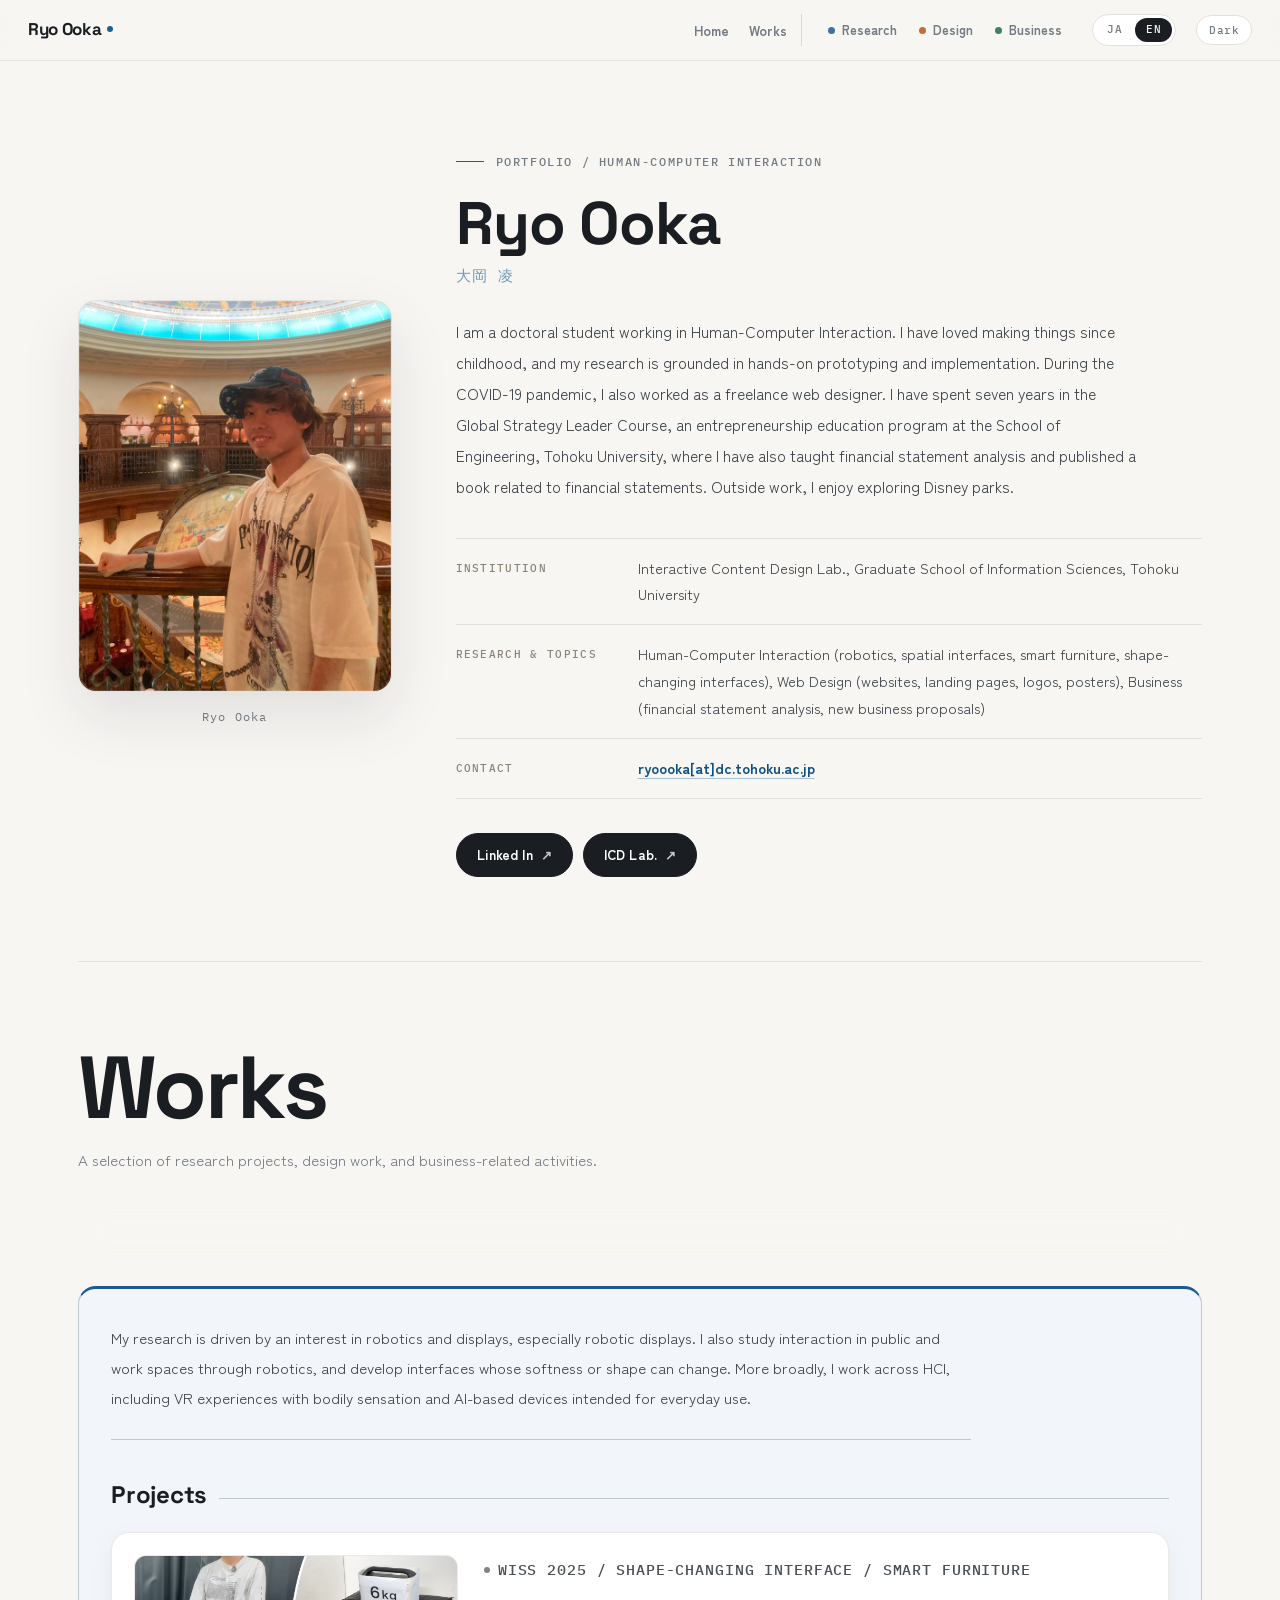
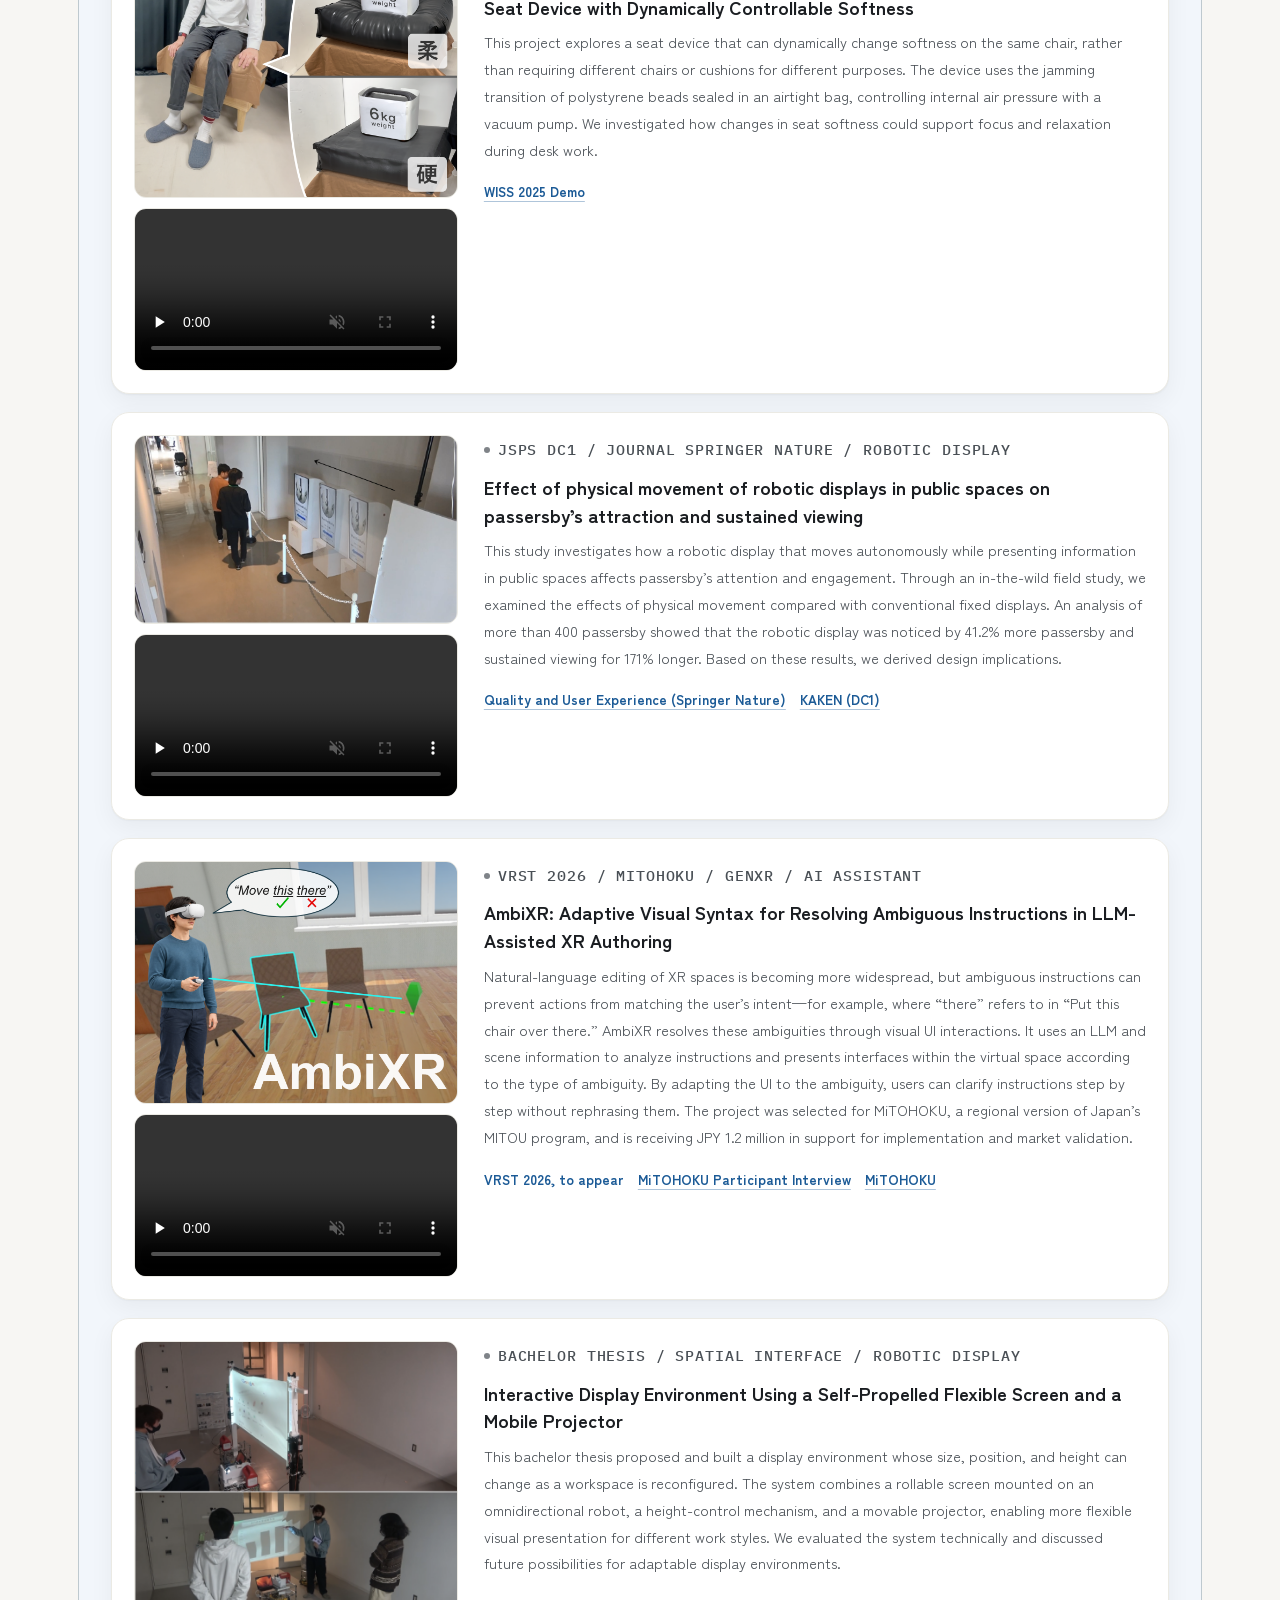
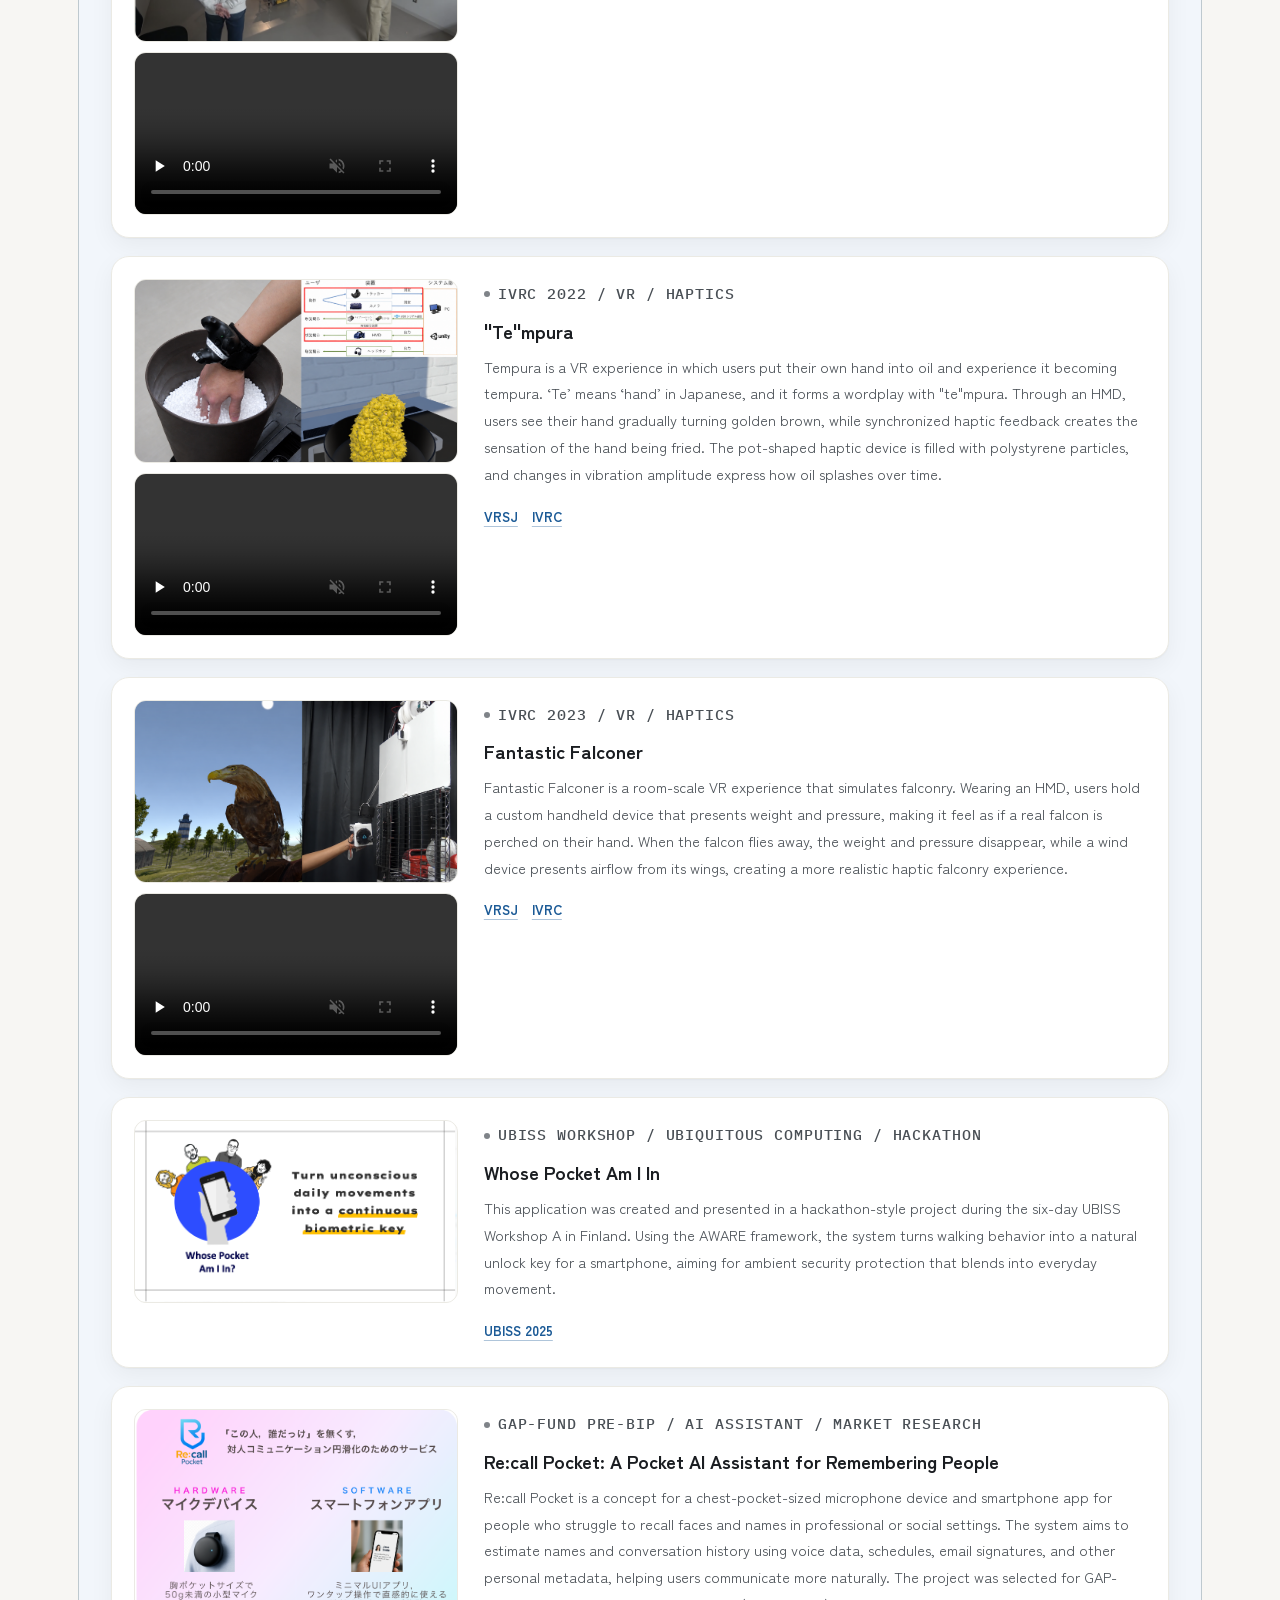
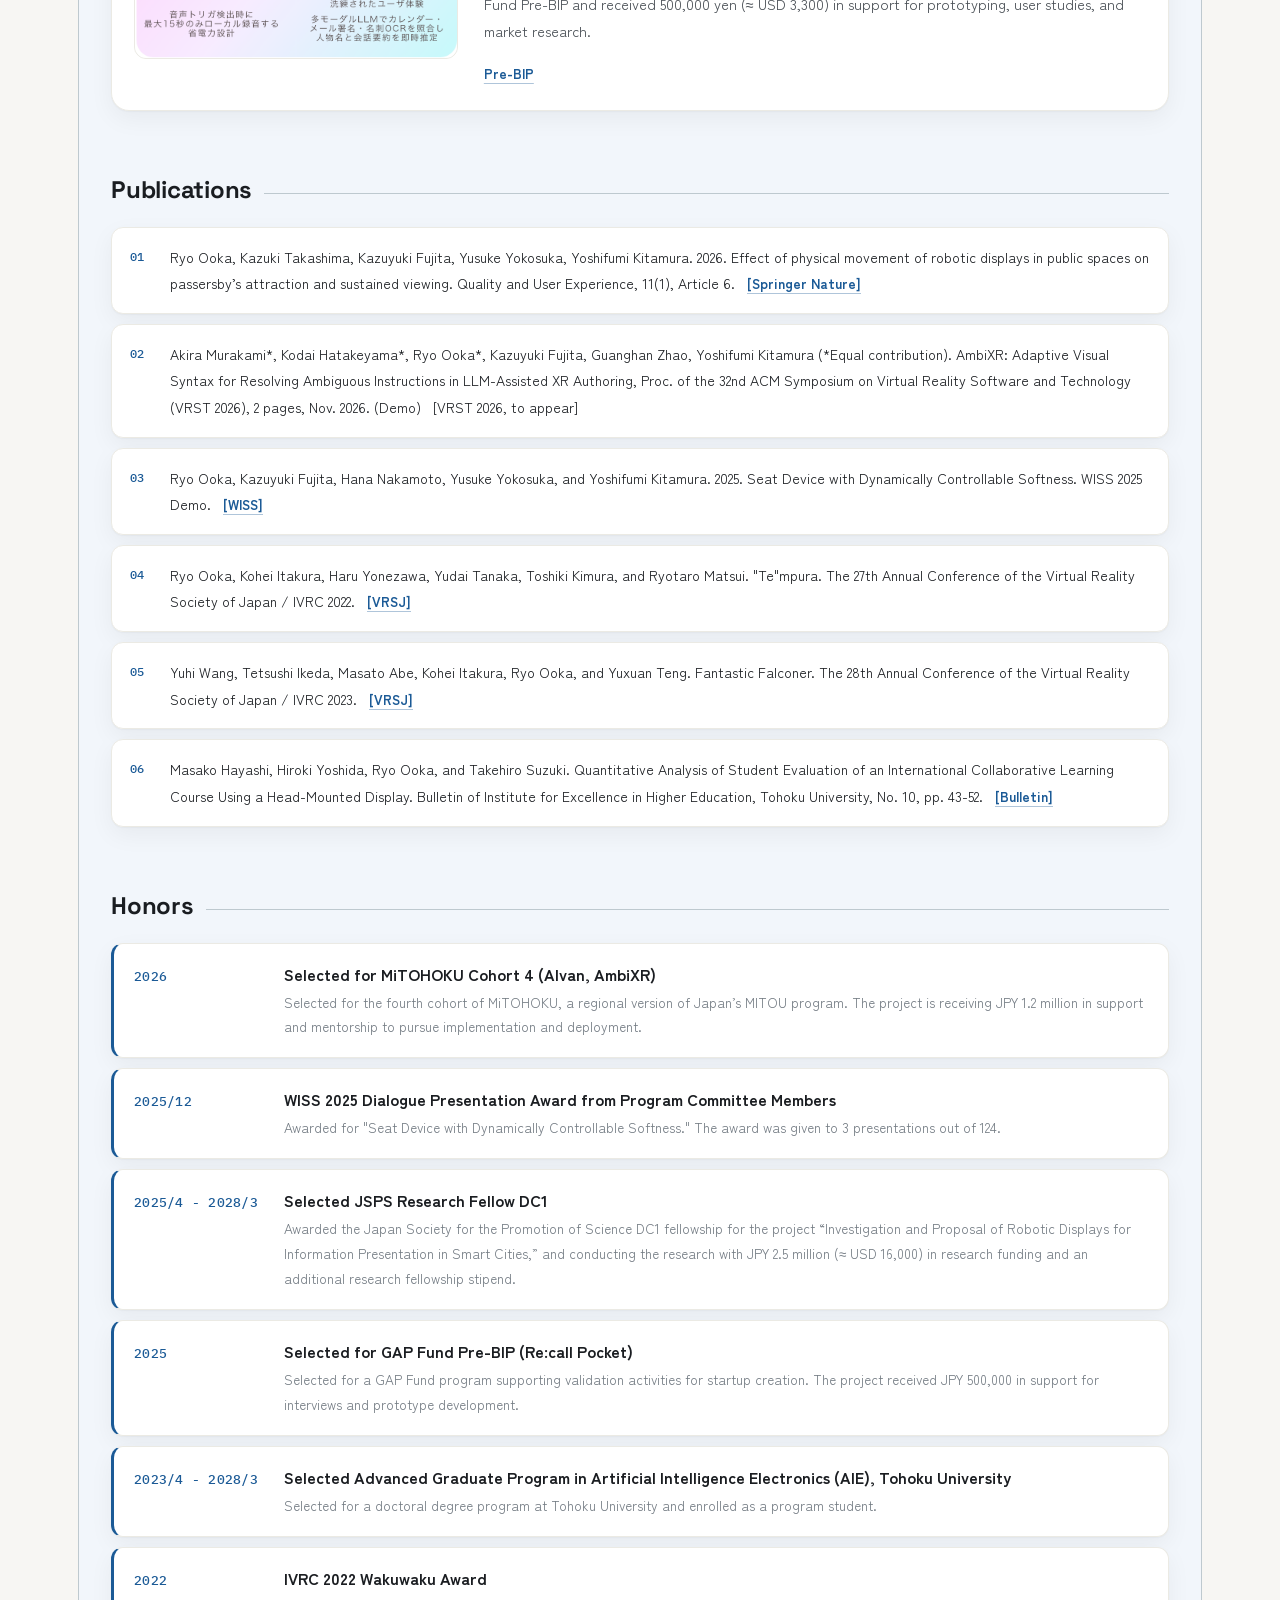
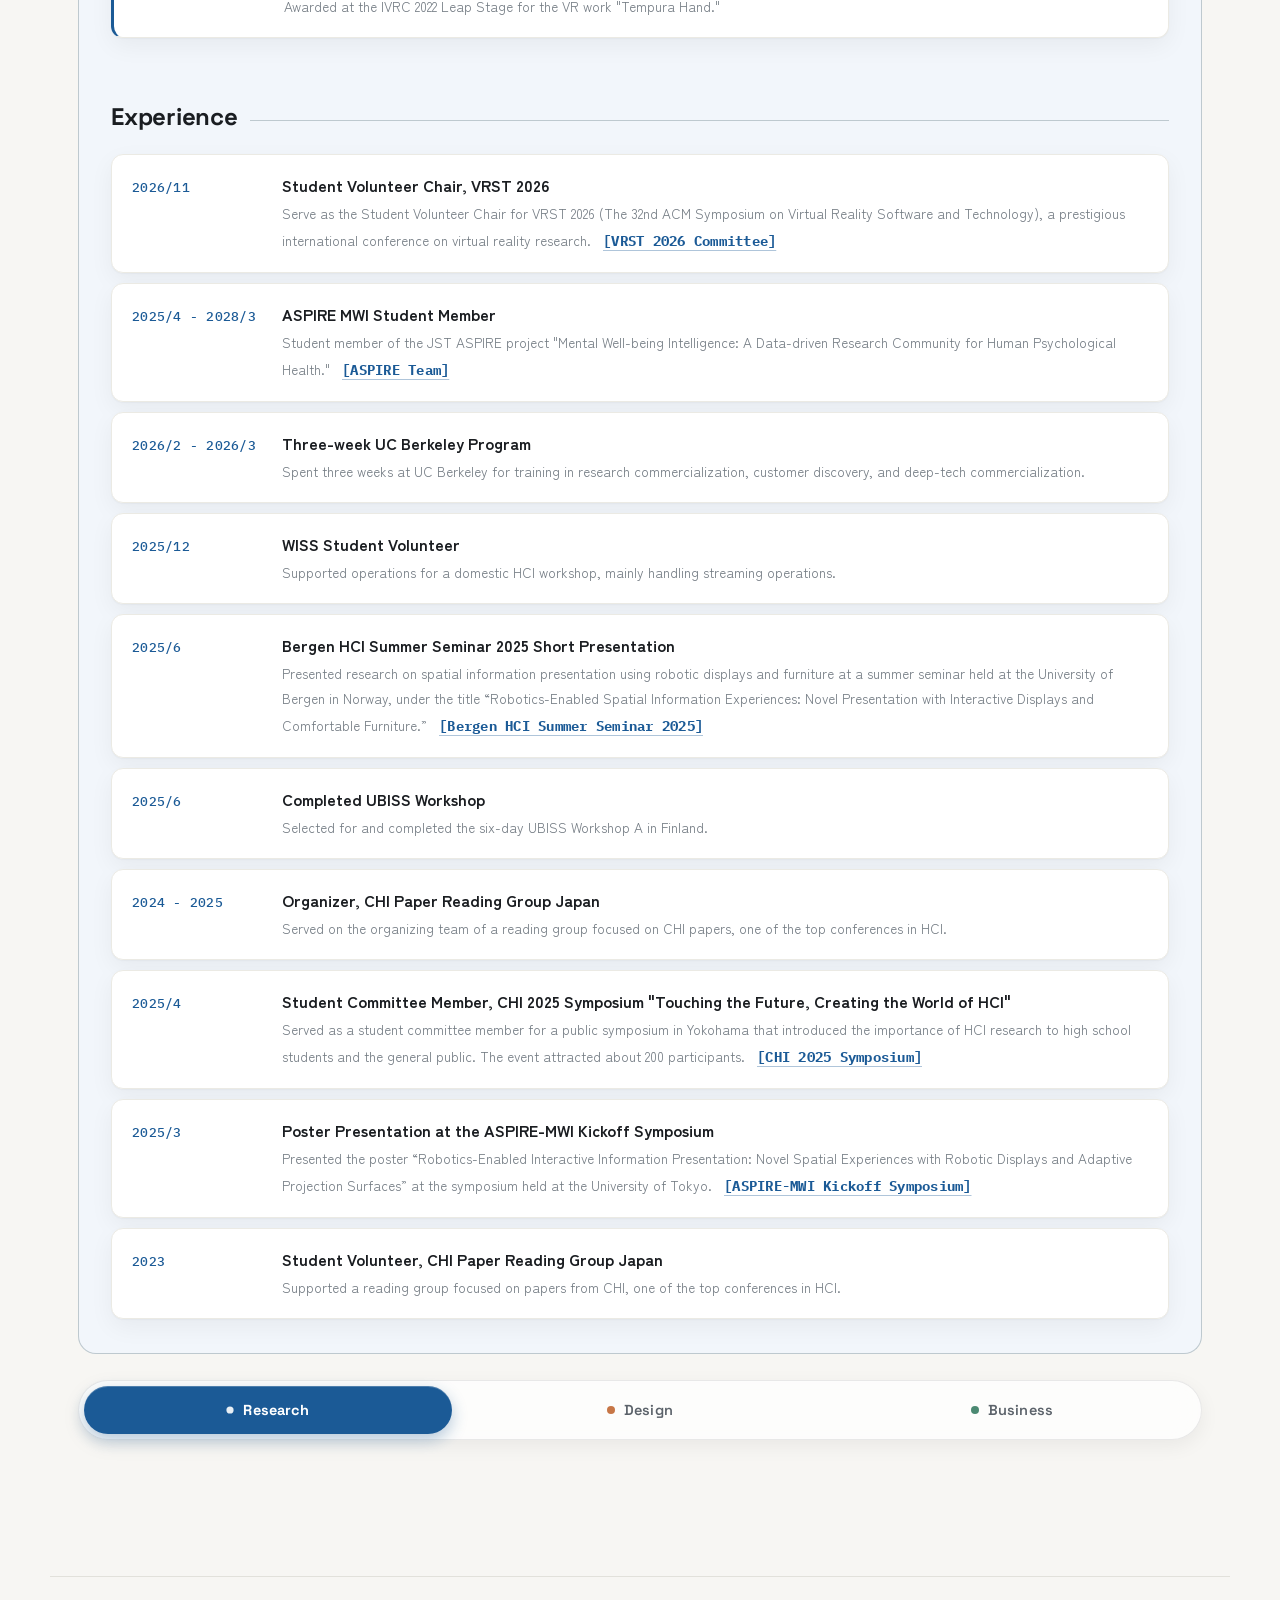
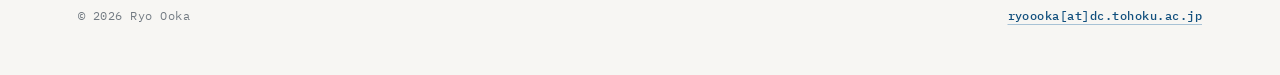
==== commit 198362e3: "Update 2610 add journal and vrst" ====
--- a/en/index.html
+++ b/en/index.html
@@ -1,5 +1,5 @@
-<!DOCTYPE html><html lang="en"> <head><meta charset="UTF-8"><meta name="description" content="Portfolio of Ryo Ooka, a doctoral student at Tohoku University working on Human-Computer Interaction, robotic displays, spatial interfaces, smart furniture, web design, and business development."><meta name="author" content="Ryo Ooka"><meta name="keywords" content="Ryo Ooka,HCI,Human-Computer Interaction,Robotic Display,Spatial Interface,Smart Furniture,Shape-changing Interface,Web Design,Business Development,Tohoku University"><meta name="robots" content="index, follow"><meta name="viewport" content="width=device-width, initial-scale=1.0"><meta name="theme-color" media="(prefers-color-scheme: light)" content="#f7f6f3"><meta name="theme-color" media="(prefers-color-scheme: dark)" content="#0e1114"><link rel="icon" href="/favicon.svg" type="image/svg+xml"><link rel="icon" href="/favicon.ico" sizes="48x48"><link rel="apple-touch-icon" href="/apple-touch-icon.png"><link rel="preconnect" href="https://fonts.googleapis.com"><link rel="preconnect" href="https://fonts.gstatic.com" crossorigin><link rel="stylesheet" href="https://fonts.googleapis.com/css2?family=IBM+Plex+Mono:wght@400;500&family=Space+Grotesk:wght@400;500;600;700&family=Zen+Kaku+Gothic+New:wght@400;500;700&display=swap"><link rel="canonical" href="https://ryoooka.com/en/"><link rel="alternate" hreflang="ja" href="https://ryoooka.com/"><link rel="alternate" hreflang="en" href="https://ryoooka.com/en/"><link rel="alternate" hreflang="x-default" href="https://ryoooka.com/"><meta property="og:type" content="profile"><meta property="og:site_name" content="Ryo Ooka Portfolio"><meta property="og:title" content="Ryo Ooka | HCI Researcher, Web Designer, Business Development"><meta property="og:description" content="Portfolio of Ryo Ooka, a doctoral student at Tohoku University working on Human-Computer Interaction, robotic displays, spatial interfaces, smart furniture, web design, and business development."><meta property="og:url" content="https://ryoooka.com/en/"><meta property="og:image" content="https://ryoooka.com/images/profile.jpeg"><meta property="og:locale" content="en_US"><meta property="og:locale:alternate" content="ja_JP"><meta property="profile:first_name" content="Ryo"><meta property="profile:last_name" content="Ooka"><meta name="twitter:card" content="summary"><meta name="twitter:title" content="Ryo Ooka | HCI Researcher, Web Designer, Business Development"><meta name="twitter:description" content="Portfolio of Ryo Ooka, a doctoral student at Tohoku University working on Human-Computer Interaction, robotic displays, spatial interfaces, smart furniture, web design, and business development."><meta name="twitter:image" content="https://ryoooka.com/images/profile.jpeg"><script type="application/ld+json">{"@context":"https://schema.org","@type":"Person","name":"Ryo Ooka","alternateName":"大岡 凌","url":"https://ryoooka.com/en/","image":"https://ryoooka.com/images/profile.jpeg","email":"ryoooka@dc.tohoku.ac.jp","jobTitle":"Doctoral Student / HCI Researcher","affiliation":{"@type":"CollegeOrUniversity","name":"Tohoku University","department":"Graduate School of Information Sciences"},"memberOf":{"@type":"Organization","name":"Interactive Content Design Lab.","url":"https://www.icd.riec.tohoku.ac.jp/"},"sameAs":["https://www.linkedin.com/in/ryoooka?utm_source=share&utm_campaign=share_via&utm_content=profile&utm_medium=ios_app","https://www.icd.riec.tohoku.ac.jp/"],"knowsAbout":["Human-Computer Interaction","Robotic Displays","Spatial Interfaces","Smart Furniture","Shape-changing Interfaces","Web Design","Business Development"]}</script><script type="module">(()=>{const e=localStorage.getItem("theme"),t=window.matchMedia("(prefers-color-scheme: dark)").matches;document.documentElement.dataset.theme=e||(t?"dark":"light")})();</script><title>Ryo Ooka | HCI Researcher, Web Designer, Business Development</title><link rel="stylesheet" href="/_astro/global.CwOciamF.css"></head> <body> <header class="site-header"> <a class="logo" href="#home" aria-label="Home"> <span>Ryo Ooka</span> </a> <button class="menu-button" aria-label="Open menu" aria-expanded="false"> <span></span> <span></span> <span></span> </button> <nav class="site-nav" aria-label="Main navigation"> <a href="#home">Home</a> <a href="#works">Works</a> <div class="nav-work-tabs" aria-label="Works categories"> <a class="nav-research" href="#works" data-tab-target="research">Research</a> <a class="nav-design" href="#works" data-tab-target="design">Design</a> <a class="nav-business" href="#works" data-tab-target="business">Business</a> </div> <div class="language-switch"> <a href="/">JA</a> <a class="active" href="/en/">EN</a> </div> <button class="theme-toggle" type="button" data-theme-toggle aria-label="Switch color theme"> <span data-theme-label>Dark</span> </button> </nav> </header> <main> <section id="home" class="hero"> <aside class="hero-aside"> <div class="portrait-frame"> <div class="portrait-placeholder" aria-hidden="true">RO</div> <img src="/images/profile.jpeg" alt="Portrait of Ryo Ooka" fetchpriority="high" decoding="async" onerror="this.remove()"> </div> <p>
+<!DOCTYPE html><html lang="en"> <head><meta charset="UTF-8"><meta name="description" content="Portfolio of Ryo Ooka, a doctoral student at Tohoku University working on Human-Computer Interaction, robotic displays, spatial interfaces, smart furniture, web design, and business development."><meta name="author" content="Ryo Ooka"><meta name="keywords" content="Ryo Ooka,HCI,Human-Computer Interaction,Robotic Display,Spatial Interface,Smart Furniture,Shape-changing Interface,Web Design,Business Development,Tohoku University"><meta name="robots" content="index, follow"><meta name="viewport" content="width=device-width, initial-scale=1.0"><meta name="theme-color" media="(prefers-color-scheme: light)" content="#f7f6f3"><meta name="theme-color" media="(prefers-color-scheme: dark)" content="#0e1114"><link rel="icon" href="/favicon.svg" type="image/svg+xml"><link rel="icon" href="/favicon.ico" sizes="48x48"><link rel="apple-touch-icon" href="/apple-touch-icon.png"><link rel="preconnect" href="https://fonts.googleapis.com"><link rel="preconnect" href="https://fonts.gstatic.com" crossorigin><link rel="stylesheet" href="https://fonts.googleapis.com/css2?family=IBM+Plex+Mono:wght@400;500&family=Space+Grotesk:wght@400;500;600;700&family=Zen+Kaku+Gothic+New:wght@400;500;700&display=swap"><link rel="canonical" href="https://ryoooka.com/en/"><link rel="alternate" hreflang="ja" href="https://ryoooka.com/"><link rel="alternate" hreflang="en" href="https://ryoooka.com/en/"><link rel="alternate" hreflang="x-default" href="https://ryoooka.com/"><meta property="og:type" content="profile"><meta property="og:site_name" content="Ryo Ooka Portfolio"><meta property="og:title" content="Ryo Ooka | HCI Researcher, Web Designer, Business Development"><meta property="og:description" content="Portfolio of Ryo Ooka, a doctoral student at Tohoku University working on Human-Computer Interaction, robotic displays, spatial interfaces, smart furniture, web design, and business development."><meta property="og:url" content="https://ryoooka.com/en/"><meta property="og:image" content="https://ryoooka.com/images/profile.jpeg"><meta property="og:locale" content="en_US"><meta property="og:locale:alternate" content="ja_JP"><meta property="profile:first_name" content="Ryo"><meta property="profile:last_name" content="Ooka"><meta name="twitter:card" content="summary"><meta name="twitter:title" content="Ryo Ooka | HCI Researcher, Web Designer, Business Development"><meta name="twitter:description" content="Portfolio of Ryo Ooka, a doctoral student at Tohoku University working on Human-Computer Interaction, robotic displays, spatial interfaces, smart furniture, web design, and business development."><meta name="twitter:image" content="https://ryoooka.com/images/profile.jpeg"><script type="application/ld+json">{"@context":"https://schema.org","@type":"Person","name":"Ryo Ooka","alternateName":"大岡 凌","url":"https://ryoooka.com/en/","image":"https://ryoooka.com/images/profile.jpeg","email":"ryoooka@dc.tohoku.ac.jp","jobTitle":"Doctoral Student / HCI Researcher","affiliation":{"@type":"CollegeOrUniversity","name":"Tohoku University","department":"Graduate School of Information Sciences"},"memberOf":{"@type":"Organization","name":"Interactive Content Design Lab.","url":"https://www.icd.riec.tohoku.ac.jp/"},"sameAs":["https://www.linkedin.com/in/ryoooka?utm_source=share&utm_campaign=share_via&utm_content=profile&utm_medium=ios_app","https://www.icd.riec.tohoku.ac.jp/"],"knowsAbout":["Human-Computer Interaction","Robotic Displays","Spatial Interfaces","Smart Furniture","Shape-changing Interfaces","Web Design","Business Development"]}</script><script type="module">(()=>{const e=localStorage.getItem("theme"),t=window.matchMedia("(prefers-color-scheme: dark)").matches;document.documentElement.dataset.theme=e||(t?"dark":"light")})();</script><title>Ryo Ooka | HCI Researcher, Web Designer, Business Development</title><link rel="stylesheet" href="/_astro/global.mUIs89o9.css"></head> <body> <header class="site-header"> <a class="logo" href="#home" aria-label="Home"> <span>Ryo Ooka</span> </a> <button class="menu-button" aria-label="Open menu" aria-expanded="false"> <span></span> <span></span> <span></span> </button> <nav class="site-nav" aria-label="Main navigation"> <a href="#home">Home</a> <a href="#works">Works</a> <div class="nav-work-tabs" aria-label="Works categories"> <a class="nav-research" href="#works" data-tab-target="research">Research</a> <a class="nav-design" href="#works" data-tab-target="design">Design</a> <a class="nav-business" href="#works" data-tab-target="business">Business</a> </div> <div class="language-switch"> <a href="/">JA</a> <a class="active" href="/en/">EN</a> </div> <button class="theme-toggle" type="button" data-theme-toggle aria-label="Switch color theme"> <span data-theme-label>Dark</span> </button> </nav> </header> <main> <section id="home" class="hero"> <aside class="hero-aside"> <div class="portrait-frame"> <div class="portrait-placeholder" aria-hidden="true">RO</div> <img src="/images/profile.jpeg" alt="Portrait of Ryo Ooka" fetchpriority="high" decoding="async" onerror="this.remove()"> </div> <p>
 Ryo Ooka
 </p> </aside> <div class="hero-main"> <p class="eyebrow">Portfolio / Human-Computer Interaction</p> <h1>Ryo Ooka</h1> <p class="name-en">大岡 凌</p> <p class="lead">I am a doctoral student working in Human-Computer Interaction. I have loved making things since childhood, and my research is grounded in hands-on prototyping and implementation. During the COVID-19 pandemic, I also worked as a freelance web designer. I have spent seven years in the Global Strategy Leader Course, an entrepreneurship education program at the School of Engineering, Tohoku University, where I have also taught financial statement analysis and published a book related to financial statements. Outside work, I enjoy exploring Disney parks.</p> <dl class="profile-list"> <div> <dt>Institution</dt> <dd>Interactive Content Design Lab., Graduate School of Information Sciences, Tohoku University</dd> </div> <div> <dt>Research & Topics</dt> <dd>Human-Computer Interaction (robotics, spatial interfaces, smart furniture, shape-changing interfaces), Web Design (websites, landing pages, logos, posters), Business (financial statement analysis, new business proposals)</dd> </div> <div> <dt>Contact</dt> <dd> <a href="mailto:ryoooka[at]dc.tohoku.ac.jp">ryoooka[at]dc.tohoku.ac.jp</a> </dd> </div> </dl> <div class="hero-actions"> <a class="button" href="https://www.linkedin.com/in/ryoooka?utm_source=share&#38;utm_campaign=share_via&#38;utm_content=profile&#38;utm_medium=ios_app" target="_blank"> Linked In <span class="button-tag">↗</span> </a><a class="button" href="https://www.icd.riec.tohoku.ac.jp/" target="_blank"> ICD Lab. <span class="button-tag">↗</span> </a> </div> </div> </section> <section id="works" class="works section"> <div class="section-heading works-heading"> <p class="eyebrow">Works</p> <h2>Works</h2> <p>
 A selection of research projects, design work, and business-related activities.
-</p> </div> <div class="tab-controls top" data-tab-controls role="tablist" aria-label="Works categories"> <button class="tab-button active research-tab" type="button" data-tab="research" role="tab" id="tab-research-top" aria-controls="research" aria-selected="true">Research</button> <button class="tab-button design-tab" type="button" data-tab="design" role="tab" id="tab-design-top" aria-controls="design" aria-selected="false" tabindex="-1">Design</button> <button class="tab-button business-tab" type="button" data-tab="business" role="tab" id="tab-business-top" aria-controls="business" aria-selected="false" tabindex="-1">Business</button> </div> <div class="tab-panel active theme-research" id="research" role="tabpanel" aria-labelledby="tab-research-top"> <div class="tab-intro"> <p>My research is driven by an interest in robotics and displays, especially robotic displays. I also study interaction in public and work spaces through robotics, and develop interfaces whose softness or shape can change. More broadly, I work across HCI, including VR experiences with bodily sensation and AI-based devices intended for everyday use.</p> </div> <section class="subsection"> <h3>Projects</h3> <div class="feature-list"> <article class="feature-card"> <div class="feature-media"> <img src="/images/research/research-soft-seat.png" alt="Seat Device with Dynamically Controllable Softness teaser" loading="lazy" decoding="async" onerror="this.remove()"> <video controls muted playsinline preload="none" onerror="this.remove()"> <source src="/movies/research-soft-seat.mp4" type="video/mp4"> </video> </div> <div class="feature-content"> <p class="meta">WISS 2025 / Shape-changing Interface / Smart Furniture</p> <h4>Seat Device with Dynamically Controllable Softness</h4> <p>This project explores a seat device that can dynamically change softness on the same chair, rather than requiring different chairs or cushions for different purposes. The device uses the jamming transition of polystyrene beads sealed in an airtight bag, controlling internal air pressure with a vacuum pump. I investigated how changes in seat softness could support focus and relaxation during desk work.</p> <div class="link-row"> <a href="https://www.wiss.org/WISS2025Proceedings/data/demo/1-C15.pdf">WISS 2025 Demo</a> </div> </div> </article><article class="feature-card"> <div class="feature-media"> <img src="/images/research/research-robotic-display.png" alt="Effects of Physical Movement of Robotic Displays on Passerby Interaction in Public Spaces teaser" loading="lazy" decoding="async" onerror="this.remove()">  </div> <div class="feature-content"> <p class="meta">Master Thesis / JSPS DC1 / Robotic Display</p> <h4>Effects of Physical Movement of Robotic Displays on Passerby Interaction in Public Spaces</h4> <p>This study investigates how a robotic display that moves autonomously alongside passersby while presenting information in a public space affects attention and engagement. Through an in-the-wild field study, I examined the effects of physical movement that differ from those of conventional fixed displays. Details will be shared after the related journal submission process is complete.</p> <div class="link-row"> <a href="https://kaken.nii.ac.jp/ja/grant/KAKENHI-PROJECT-25KJ0551/">KAKEN (DC1)</a> </div> </div> </article><article class="feature-card"> <div class="feature-media"> <img src="/images/research/research-flexible-screen.png" alt="Interactive Display Environment Using a Self-Propelled Flexible Screen and a Mobile Projector teaser" loading="lazy" decoding="async" onerror="this.remove()"> <video controls muted playsinline preload="none" onerror="this.remove()"> <source src="/movies/research-flexible-screen.mp4" type="video/mp4"> </video> </div> <div class="feature-content"> <p class="meta">Bachelor Thesis / Spatial Interface / Robotic Display</p> <h4>Interactive Display Environment Using a Self-Propelled Flexible Screen and a Mobile Projector</h4> <p>This bachelor thesis proposed and built a display environment whose size, position, and height can change as a workspace is reconfigured. The system combines a rollable screen mounted on an omnidirectional robot, a height-control mechanism, and a movable projector, enabling more flexible visual presentation for different work styles. I evaluated the system technically and discussed future possibilities for adaptable display environments.</p> <div class="link-row">  </div> </div> </article><article class="feature-card"> <div class="feature-media"> <img src="/images/research/research-tenpura.png" alt="&#34;Te&#34;mpura teaser" loading="lazy" decoding="async" onerror="this.remove()"> <video controls muted playsinline preload="none" onerror="this.remove()"> <source src="/movies/research-tenpura.mp4" type="video/mp4"> </video> </div> <div class="feature-content"> <p class="meta">IVRC 2022 / VR / Haptics</p> <h4>&quot;Te&quot;mpura</h4> <p>Tempura is a VR experience in which users put their own hand into oil and experience it becoming tempura. ‘Te’ means ‘hand’ in Japanese, and it forms a wordplay with &quot;te&quot;mpura. Through an HMD, users see their hand gradually turning golden brown, while synchronized haptic feedback creates the sensation of the hand being fried. The pot-shaped haptic device is filled with polystyrene particles, and changes in vibration amplitude express how oil splashes over time.</p> <div class="link-row"> <a href="https://conference.vrsj.org/ac2022/program/1A3.html">VRSJ</a><a href="https://ivrc.net/2022/leap/">IVRC</a> </div> </div> </article><article class="feature-card"> <div class="feature-media"> <img src="/images/research/research-aivan.png" alt="AIvan: Development and Market Validation of a Vibe Coding Tool for Conversational Generation, Modification, and Sharing of XR/AR Applications from Natural Language teaser" loading="lazy" decoding="async" onerror="this.remove()">  </div> <div class="feature-content"> <p class="meta">MiTOHOKU / XR Application / AI Assistant</p> <h4>AIvan: Development and Market Validation of a Vibe Coding Tool for Conversational Generation, Modification, and Sharing of XR/AR Applications from Natural Language</h4> <p>In response to the lack of high-quality tools for quickly creating XR applications, AIvan proposes a Vibe Coding tool that accelerates proof-of-concept development by enabling users to generate, modify, and share XR and AR applications conversationally through natural language. An intermediate representation makes it possible to validate generated results, re-edit only selected parts, and deploy them to other platforms. The project was selected for the MiTOHOKU program and is receiving JPY 1.2 million (≈ USD 8,000)  in support for implementation and market validation.</p> <div class="link-row"> <a href="https://mitohoku.jp/">MiTOHOKU</a> </div> </div> </article><article class="feature-card"> <div class="feature-media"> <img src="/images/research/research-takajo.png" alt="Fantastic Falconer teaser" loading="lazy" decoding="async" onerror="this.remove()"> <video controls muted playsinline preload="none" onerror="this.remove()"> <source src="/movies/research-takajo.mp4" type="video/mp4"> </video> </div> <div class="feature-content"> <p class="meta">IVRC 2023 / VR / Haptics</p> <h4>Fantastic Falconer</h4> <p>Fantastic Falconer is a room-scale VR experience that simulates falconry. Wearing an HMD, users hold a custom handheld device that presents weight and pressure, making it feel as if a real falcon is perched on their hand. When the falcon flies away, the weight and pressure disappear, while a wind device presents airflow from its wings, creating a more realistic haptic falconry experience.</p> <div class="link-row"> <a href="https://conference.vrsj.org/ac2023/program/IVRC.html">VRSJ</a><a href="https://ivrc.net/archive/%E3%83%8F%E3%83%A9%E3%82%B7%E3%83%A7%E3%83%BC%E3%81%AA%E9%B7%B9%E5%8C%A02023/">IVRC</a> </div> </div> </article><article class="feature-card"> <div class="feature-media"> <img src="/images/research/research-whose-pocket.png" alt="Whose Pocket Am I In teaser" loading="lazy" decoding="async" onerror="this.remove()">  </div> <div class="feature-content"> <p class="meta">UBISS Workshop / Ubiquitous Computing / Hackathon</p> <h4>Whose Pocket Am I In</h4> <p>This application was created and presented in a hackathon-style project during the six-day UBISS Workshop A in Norway. Using the AWARE framework, the system turns walking behavior into a natural unlock key for a smartphone, aiming for ambient security protection that blends into everyday movement.</p> <div class="link-row"> <a href="https://ubicomp.oulu.fi/UBISS2025">UBISS 2025</a> </div> </div> </article><article class="feature-card"> <div class="feature-media"> <img src="/images/research/research-recall-pocket.png" alt="Re:call Pocket: A Pocket AI Assistant for Remembering People teaser" loading="lazy" decoding="async" onerror="this.remove()">  </div> <div class="feature-content"> <p class="meta">GAP-Fund Pre-BIP / AI Assistant / Market Research</p> <h4>Re:call Pocket: A Pocket AI Assistant for Remembering People</h4> <p>Re:call Pocket is a concept for a chest-pocket-sized microphone device and smartphone app for people who struggle to recall faces and names in professional or social settings. The system aims to estimate names and conversation history using voice data, schedules, email signatures, and other personal metadata, helping users communicate more naturally. The project was selected for GAP-Fund Pre-BIP and received 500,000 yen (≈ USD 3,300) in support for prototyping, user studies, and market research.</p> <div class="link-row">  </div> </div> </article> </div> </section> <section class="subsection"> <h3>Publications</h3> <ol class="publication-list"> <li> <span>Ryo Ooka, Kazuyuki Fujita, Hana Nakamoto, Yusuke Yokosuka, and Yoshifumi Kitamura. 2025. Seat Device with Dynamically Controllable Softness. WISS 2025 Demo.</span> <span class="inline-links"> <a href="https://www.wiss.org/WISS2025Proceedings/data/demo/1-C15.pdf">[WISS]</a> </span> </li><li> <span>Ryo Ooka, Kohei Itakura, Haru Yonezawa, Yudai Tanaka, Toshiki Kimura, and Ryotaro Matsui. &quot;Te&quot;mpura. The 27th Annual Conference of the Virtual Reality Society of Japan / IVRC 2022.</span> <span class="inline-links"> <a href="https://conference.vrsj.org/ac2022/program/1A3.html">[VRSJ]</a> </span> </li><li> <span>Yuhi Wang, Tetsushi Ikeda, Masato Abe, Kohei Itakura, Ryo Ooka, and Yuxuan Teng. Fantastic Falconer. The 28th Annual Conference of the Virtual Reality Society of Japan / IVRC 2023.</span> <span class="inline-links"> <a href="https://conference.vrsj.org/ac2023/program/doc/IVRC-09.pdf">[VRSJ]</a> </span> </li><li> <span>Masako Hayashi, Hiroki Yoshida, Ryo Ooka, and Takehiro Suzuki. Quantitative Analysis of Student Evaluation of an International Collaborative Learning Course Using a Head-Mounted Display. Bulletin of Institute for Excellence in Higher Education, Tohoku University, No. 10, pp. 43-52.</span> <span class="inline-links"> <a href="https://www.ihe.tohoku.ac.jp/wp-content/uploads/2025/07/bulletin_2024.pdf#page=47">[Bulletin]</a> </span> </li> </ol> </section> <section class="subsection"> <h3>Honors</h3> <div class="award-list"> <article> <span>2026</span> <div> <h4>Selected for MiTOHOKU Cohort 4 (AIvan)</h4> <p>Selected for the fourth cohort of MiTOHOKU, a regional version of Japan’s MITOU program. The project is receiving JPY 1.2 million in support and mentorship to pursue implementation and deployment.</p>  </div> </article><article> <span>2025/12</span> <div> <h4>WISS 2025 Dialogue Presentation Award from Program Committee Members</h4> <p>Awarded for &quot;Seat Device with Dynamically Controllable Softness.&quot; The award was given to 3 presentations out of 124.</p>  </div> </article><article> <span>2025/4 - 2028/3</span> <div> <h4>Selected JSPS Research Fellow DC1</h4> <p>Awarded the Japan Society for the Promotion of Science DC1 fellowship for the project “Investigation and Proposal of Robotic Displays for Information Presentation in Smart Cities,” and conducting the research with JPY 2.5 million (≈ USD 16,000) in research funding and an additional research fellowship stipend.</p>  </div> </article><article> <span>2025</span> <div> <h4>Selected for GAP Fund Pre-BIP (Re:call Pocket)</h4> <p>Selected for a GAP Fund program supporting validation activities for startup creation. The project received JPY 500,000 in support for interviews and prototype development.</p>  </div> </article><article> <span>2023/4 - 2028/3</span> <div> <h4>Selected Advanced Graduate Program in Artificial Intelligence Electronics (AIE), Tohoku University</h4> <p>Selected for a doctoral degree program at Tohoku University and enrolled as a program student.</p>  </div> </article><article> <span>2022</span> <div> <h4>IVRC 2022 Wakuwaku Award</h4> <p>Awarded at the IVRC 2022 Leap Stage for the VR work &quot;Tempura Hand.&quot;</p>  </div> </article> </div> </section> <section class="subsection"> <h3>Experience</h3> <div class="compact-list"> <article> <span>2026/11</span> <div> <h4>Student Volunteer Chair, VRST 2026</h4> <p> Serve as the Student Volunteer Chair for VRST 2026 (The 32nd ACM Symposium on Virtual Reality Software and Technology), a prestigious international conference on virtual reality research. <span class="inline-links"> <a href="https://vrst.acm.org/vrst2026/committee/" target="_blank">[VRST 2026 Committee]</a> </span> </p> </div> </article><article> <span>2025/4 - 2028/3</span> <div> <h4>ASPIRE MWI Student Member</h4> <p> Student member of the JST ASPIRE project &quot;Mental Well-being Intelligence: A Data-driven Research Community for Human Psychological Health.&quot; <span class="inline-links"> <a href="https://aspire-mwi.org/team/" target="_blank">[ASPIRE Team]</a> </span> </p> </div> </article><article> <span>2026/2 - 2026/3</span> <div> <h4>Three-week UC Berkeley Program</h4> <p> Spent three weeks at UC Berkeley for training in research commercialization, customer discovery, and deep-tech commercialization.  </p> </div> </article><article> <span>2025/12</span> <div> <h4>WISS Student Volunteer</h4> <p> Supported operations for a domestic HCI workshop, mainly handling streaming operations.  </p> </div> </article><article> <span>2025/6</span> <div> <h4>Completed UBISS Workshop</h4> <p> Selected for and completed the six-day UBISS Workshop A in Norway.  </p> </div> </article><article> <span>2024 - 2025</span> <div> <h4>Organizer, CHI Paper Reading Group Japan</h4> <p> Served on the organizing team of a reading group focused on CHI papers, one of the top conferences in HCI.  </p> </div> </article><article> <span>2025/4</span> <div> <h4>Student Committee Member, CHI 2025 Symposium &quot;Touching the Future, Creating the World of HCI&quot;</h4> <p> Served as a student committee member for a public symposium in Yokohama that introduced the importance of HCI research to high school students and the general public. The event attracted about 200 participants. <span class="inline-links"> <a href="https://sigchi.jp/symposium/chi2025_symposium/" target="_blank">[CHI 2025 Symposium]</a> </span> </p> </div> </article><article> <span>2023</span> <div> <h4>Student Volunteer, CHI Paper Reading Group Japan</h4> <p> Supported a reading group focused on papers from CHI, one of the top conferences in HCI.  </p> </div> </article> </div> </section> </div> <div class="tab-panel theme-design" id="design" role="tabpanel" aria-labelledby="tab-design-top"> <div class="tab-intro"> <p>Building on my web development skills, I have worked as a freelance web designer since the COVID-19 pandemic, handling projects from visual design through implementation. My work includes websites, logos, and presentation materials, with an emphasis on connecting information structure and visual expression. I also draw on my interests in business and marketing to design event experiences and products.</p> </div> <section class="subsection"> <h3>Topics</h3> <div class="feature-list"> <article class="feature-card"> <div class="feature-media"> <img src="/images/design/design-ccontents-cording.png" alt="Practical Coding Content for Freelance Coders teaser" loading="lazy" decoding="async" onerror="this.remove()"> </div> <div class="feature-content"> <p class="meta">Web Design / Contents / Marketing</p> <h4>Practical Coding Content for Freelance Coders</h4> <p>I sold educational content for early-career freelance coders. The project addressed the problem that beginners often have few portfolio-ready works, making it difficult to turn learning and experience into client acquisition. I designed web design content that could be used as portfolio work, built repeat-sales channels through social media marketing and LINE (Japanese SNS) Business accounts, and operated a Slack-based community.</p> <div class="link-row">  </div> </div> </article><article class="feature-card"> <div class="feature-media"> <img src="/images/design/design-chi-symposium.jpg" alt="CHI 2025 Symposium teaser" loading="lazy" decoding="async" onerror="this.remove()"> </div> <div class="feature-content"> <p class="meta">Web Design / Event Website</p> <h4>CHI 2025 Symposium</h4> <p>When CHI was held in Yokohama, Japan, this symposium introduced the importance of HCI research to high school students and the general public. As a student committee member for the event, which attracted about 200 participants, I handled the overall design, including posters distributed in Yokohama, the website, wayfinding signs, slides, and armbands. I designed the information structure, visibility, promotional flow, and the overall visitor experience.</p> <div class="link-row"> <a href="https://sigchi.jp/symposium/chi2025_symposium/" target="_blank">Website</a> </div> </div> </article> </div> </section> <section class="subsection"> <h3>Works</h3> <div class="work-grid"> <article class="work-card"> <img src="/images/design/design-chatRuna.png" alt="Logo and Banner Design for Chat Runa image" loading="lazy" decoding="async" onerror="this.remove()"> <div> <h4>Logo and Banner Design for Chat Runa</h4> <p></p> </div> </article><article class="work-card"> <img src="/images/design/design-banner_sun.png" alt="Sunflower Festival Banner image" loading="lazy" decoding="async" onerror="this.remove()"> <div> <h4>Sunflower Festival Banner</h4> <p></p> </div> </article><article class="work-card"> <img src="/images/design/design-goods-fest.png" alt="Tohoku University Festival 2020 Goods Design: Sticky Notes image" loading="lazy" decoding="async" onerror="this.remove()"> <div> <h4>Tohoku University Festival 2020 Goods Design: Sticky Notes</h4> <p></p> </div> </article><article class="work-card"> <img src="/images/design/design-goods-coaster.jpg" alt="Goods Design: Coaster image" loading="lazy" decoding="async" onerror="this.remove()"> <div> <h4>Goods Design: Coaster</h4> <p></p> </div> </article><article class="work-card"> <img src="/images/design/design-hp-prefumo.png" alt="Website Design image" loading="lazy" decoding="async" onerror="this.remove()"> <div> <h4>Website Design</h4> <p></p> </div> </article><article class="work-card"> <img src="/images/design/design-hp-hotel.png" alt="Website Design image" loading="lazy" decoding="async" onerror="this.remove()"> <div> <h4>Website Design</h4> <p></p> </div> </article><article class="work-card"> <img src="/images/design/design-radio-banner.png" alt="Radio Promotion Banner image" loading="lazy" decoding="async" onerror="this.remove()"> <div> <h4>Radio Promotion Banner</h4> <p></p> </div> </article><article class="work-card"> <img src="/images/design/design-radio-logo.png" alt="Radio Logo Design image" loading="lazy" decoding="async" onerror="this.remove()"> <div> <h4>Radio Logo Design</h4> <p></p> </div> </article><article class="work-card"> <img src="/images/design/design-hp-cafe.png" alt="Website Design image" loading="lazy" decoding="async" onerror="this.remove()"> <div> <h4>Website Design</h4> <p></p> </div> </article><article class="work-card"> <img src="/images/design/design-lp-veg.png" alt="Landing Page Design image" loading="lazy" decoding="async" onerror="this.remove()"> <div> <h4>Landing Page Design</h4> <p></p> </div> </article> </div> </section> </div> <div class="tab-panel theme-business" id="business" role="tabpanel" aria-labelledby="tab-business-top"> <div class="tab-intro"> <p>Since my first undergraduate year, I have participated in the Global Strategy Leader Course at the School of Engineering, Tohoku University, where students analyze real companies through financial statements and propose new businesses. I have presented business proposals to executives at major companies and co-authored a book that documents the program methods and activities. Recently, my focus has shifted toward research commercialization, customer discovery, and venture exploration.</p> </div> <section class="subsection"> <h3>Topics</h3> <div class="feature-list"> <article class="feature-card"> <div class="feature-media"> <img src="/images/business/business-gsc-logo.png" alt="Global Strategy Leader Course teaser" loading="lazy" decoding="async" onerror="this.remove()"> </div> <div class="feature-content"> <p class="meta">Business / Strategy / Global Program</p> <h4>Global Strategy Leader Course</h4> <p>This is an extracurricular Saturday course organized by the School of Engineering, Tohoku University. I have participated continuously for seven years since my first undergraduate year in 2019. In the course, students read public materials such as financial statements and shareholder meeting documents, then propose innovative new businesses. The annual prompt is intentionally ambitious and open-ended, such as &quot;Propose a strategy for SoftBank to surpass Amazon in business scale.&quot; Students use financial indicators to develop and present persuasive, feasible proposals that respond to such prompts.</p> <div class="link-row"> <a href="http://www.iee.eng.tohoku.ac.jp/lecture/intl.html">Global Strategy Leader Course, Tohoku University</a> </div> </div> </article><article class="feature-card"> <div class="feature-media"> <img src="/images/business/business-book.png" alt="Book Publication on New Business Proposals teaser" loading="lazy" decoding="async" onerror="this.remove()"> </div> <div class="feature-content"> <p class="meta">Book / Publishing</p> <h4>Book Publication on New Business Proposals</h4> <p>I served as a lead author for &quot;Beyond GAFAM: Innovative Business Proposals by Students: From Financial Statement Basics to Boardroom Proposals,&quot; a book that brings together the methods and activities of the Global Strategy Leader Course, which has taught business and strategy skills at Tohoku University for ten years. The book teaches practical skills for collecting data, analyzing it, and presenting persuasive proposals, with the goal of developing the ability to create innovation. Based on the 2023 prompt, &quot;Propose a business through which AEON (a major Japanese retail company) can surpass Amazon,&quot; the book covers financial statements, qualitative analysis, design thinking, and other skills essential to business proposals.</p> <div class="link-row"> <a href="https://amzn.asia/d/0i1VFuc9">Amazon</a><a href="https://ndlsearch.ndl.go.jp/books/R100000002-I033846200">National Diet Library</a> </div> </div> </article><article class="feature-card"> <div class="feature-media"> <img src="/images/business/business-aivan.png" alt="AIvan: Development and Market Validation of a Vibe Coding Tool for Conversational Generation, Modification, and Sharing of XR/AR Applications from Natural Language (Selected for MiTOHOKU Cohort 4) teaser" loading="lazy" decoding="async" onerror="this.remove()"> </div> <div class="feature-content"> <p class="meta">MiTOHOKU</p> <h4>AIvan: Development and Market Validation of a Vibe Coding Tool for Conversational Generation, Modification, and Sharing of XR/AR Applications from Natural Language (Selected for MiTOHOKU Cohort 4)</h4> <p>Developing XR applications requires time-consuming proof-of-concept work and depends heavily on specialized talent. AIvan is a Vibe Coding tool that enables users to generate, modify, and share XR and AR applications conversationally through natural language, with the goal of allowing non-specialists to participate in early-stage exploration. The initial target customers are XR content studios, advertising and event companies, and digital transformation divisions. The short-term business model focuses on PoC support, with SaaS monetization planned for the medium term. The project was selected for the MiTOHOKU program and is receiving JPY 1.2 million in support for MVP development and market validation.</p> <div class="link-row"> <a href="https://mitohoku.jp/">MiTOHOKU</a> </div> </div> </article><article class="feature-card"> <div class="feature-media"> <img src="/images/business/business-recall-pocket.png" alt="Re:call Pocket: Design and Market Research for a Pocket AI Assistant That Helps Users Remember People (Selected for GAP Fund Pre-BIP) teaser" loading="lazy" decoding="async" onerror="this.remove()"> </div> <div class="feature-content"> <p class="meta">GAP Fund</p> <h4>Re:call Pocket: Design and Market Research for a Pocket AI Assistant That Helps Users Remember People (Selected for GAP Fund Pre-BIP)</h4> <p>This project designs and studies the market for Re:call Pocket, a chest-pocket-sized microphone device and smartphone app for people who struggle to remember faces and names in professional and social settings. The project was selected for a GAP Fund supporting research commercialization and received JPY 500,000 in funding for one year. The device aims to support natural communication by estimating names and conversation history from voice data, schedules, email signatures, and other personal metadata.</p> <div class="link-row">  </div> </div> </article><article class="feature-card"> <div class="feature-media"> <img src="/images/business/business-omnicushion.png" alt="Implementation and Market Validation of a Cushion Whose Softness Changes According to the Task (Selected Theme for the MASP Three-week Overseas Training Program for Graduate Students Aiming to Start Companies) teaser" loading="lazy" decoding="async" onerror="this.remove()"> </div> <div class="feature-content"> <p class="meta">Global Program / Seeds</p> <h4>Implementation and Market Validation of a Cushion Whose Softness Changes According to the Task (Selected Theme for the MASP Three-week Overseas Training Program for Graduate Students Aiming to Start Companies)</h4> <p>I was selected for a three-week overseas training program organized by the School of Engineering and the Entrepreneurship Education Division at Tohoku University for graduate students seriously aiming to start companies. From February 2026, I was sent for three weeks to the Haas School of Business at the University of California, Berkeley. While receiving design-thinking-based entrepreneurship education, I conducted customer interviews, explored needs, and tested business model canvas hypotheses.</p> <div class="link-row"> <a href="https://adjoining-tempo-834.notion.site/Special-Program-for-Excellent-PhD-Students-26b654b459d880a7b1b5e551bf9ab410">Special Program for Excellent PhD Students (MASP)</a> </div> </div> </article><article class="feature-card"> <div class="feature-media"> <img src="/images/business/business-lecture.png" alt="Financial Statement Lectures for the Global Strategy Leader Course teaser" loading="lazy" decoding="async" onerror="this.remove()"> </div> <div class="feature-content"> <p class="meta">Lecture / Business / Strategy</p> <h4>Financial Statement Lectures for the Global Strategy Leader Course</h4> <p>In the 2021 Global Strategy Leader Course, I designed nine hours of lectures for about 40 students, including lectures, exercises, and applied problems. The materials mainly covered the income statement and balance sheet, and I also created a three-hour comprehensive exercise using Apple as the target company.</p> <div class="link-row">  </div> </div> </article><article class="feature-card"> <div class="feature-media"> <img src="/images/business/business-poster.png" alt="Poster Presentation: Activities of the Global Strategy Leader Course at Tohoku University teaser" loading="lazy" decoding="async" onerror="this.remove()"> </div> <div class="feature-content"> <p class="meta">Poster / Business / Strategy</p> <h4>Poster Presentation: Activities of the Global Strategy Leader Course at Tohoku University</h4> <p>I gave a poster presentation introducing the entrepreneurship education activities of the Global Strategy Leader Course at Tohoku University. The presentation aimed to build relationships with entrepreneurs and researchers in business and management inside and outside Japan.</p> <div class="link-row">  </div> </div> </article><article class="feature-card"> <div class="feature-media"> <img src="/images/business/business-antlers.png" alt="Business Proposal for Kashima Antlers teaser" loading="lazy" decoding="async" onerror="this.remove()"> </div> <div class="feature-content"> <p class="meta">Business Presentation</p> <h4>Business Proposal for Kashima Antlers</h4> <p>As Kashima Antlers planned a new stadium, I developed a business proposal based on the idea of creating additional value for the stadium that would also contribute to the Rokko region of Ibaraki Prefecture, where the stadium is located. I visited the region, exchanged opinions with executives of Kashima Antlers FC, and met with the mayor of Namegata, one of the cities in the region. Two months later, I presented and discussed the proposal with Kashima Antlers FC executives and the chairperson of Mercari, which holds management rights.</p> <div class="link-row">  </div> </div> </article><article class="feature-card"> <div class="feature-media"> <img src="/images/business/business-radio.png" alt="Personality for a Presentation-style Variety Radio Program teaser" loading="lazy" decoding="async" onerror="this.remove()"> </div> <div class="feature-content"> <p class="meta">Business / Strategy / Global Program</p> <h4>Personality for a Presentation-style Variety Radio Program</h4> <p>I served as one of the personalities for &quot;Konya mo Show-kai Shite Ii Desu ka (May I introduce it again tonight?),&quot; a radio series that invites students at Tohoku University who are doing interesting activities and introduces them through presentation-style conversations.</p> <div class="link-row"> <a href="https://stand.fm/channels/62dd03e873ef6bc2496e5b66">stand.fm</a> </div> </div> </article> </div> </section> <section class="subsection"> <h3>Works</h3> <div class="work-grid"> <article class="work-card"> <img src="/images/business/business-grand2024.png" alt="2024 Final Presentation: Fuji Water image" loading="lazy" decoding="async" onerror="this.remove()"> <div> <h4>2024 Final Presentation: Fuji Water</h4> <p>Final presentation for the 2024 Global Strategy Leader Course prompt: &quot;Propose a business through which Fujifilm can surpass Apple.&quot; To reduce cost ratios, I proposed a business for Fujifilm&#39;s high-margin cosmetics segment that leverages the company&#39;s extensive patent portfolio.</p> </div> </article><article class="work-card"> <img src="/images/business/business-grand2023.png" alt="2023 Final Presentation: Carvify image" loading="lazy" decoding="async" onerror="this.remove()"> <div> <h4>2023 Final Presentation: Carvify</h4> <p>Final presentation for the 2023 Global Strategy Leader Course intermediate course prompt: &quot;Propose Honda&#39;s next unique strategy, different from Tesla and Volkswagen.&quot; I proposed a platform business for 3D-printed automobiles that uses Honda&#39;s engine technology.</p> </div> </article><article class="work-card"> <img src="/images/business/business-lecture-pre2023.png" alt="2023 Introductory Lecture image" loading="lazy" decoding="async" onerror="this.remove()"> <div> <h4>2023 Introductory Lecture</h4> <p>A two-hour introductory lecture for the Global Strategy Leader Course, designed to teach what participants would learn and why financial statements matter through exercises. The content was later included in Chapter 1 of the book &quot;Beyond GAFAM: Innovative Business Proposals by Students.&quot;</p> </div> </article><article class="work-card"> <img src="/images/business/business-grand2022.png" alt="2022 Final Presentation: Next Frontier (Date-mono Award) image" loading="lazy" decoding="async" onerror="this.remove()"> <div> <h4>2022 Final Presentation: Next Frontier (Date-mono Award)</h4> <p>Final presentation for the 2022 Global Strategy Leader Course prompt: &quot;Using the rise and fall of leading S&amp;P 500 companies and their financial statements, and considering international affairs, propose a new business that can become a cornerstone of Japan&#39;s revival.&quot; Focusing on the VR market, which was beginning to plateau as a hardware market, I proposed a package of more practical electronic devices and a related platform.</p> </div> </article><article class="work-card"> <img src="/images/business/business-grand2021.png" alt="2021 Final Presentation: Smart Vision (Grand Prize) image" loading="lazy" decoding="async" onerror="this.remove()"> <div> <h4>2021 Final Presentation: Smart Vision (Grand Prize)</h4> <p>Final presentation for the 2021 Global Strategy Leader Course prompt: &quot;Consider the ideal future in 2050 and propose a new business with the potential to reach a market capitalization of 100 trillion yen (≈ USD 660 billion) in order to change Japan&#39;s direction.&quot; I proposed contact lens AR devices, backcast from a future vision, to BALMUDA, whose technology and vision were the strongest fit. I received the grand prize, awarded to one person among about 30 participants that year.</p> </div> </article><article class="work-card"> <img src="/images/business/business-travel.png" alt="Business Proposal for an Apparel Company image" loading="lazy" decoding="async" onerror="this.remove()"> <div> <h4>Business Proposal for an Apparel Company</h4> <p>I proposed a travel clothing rental business as a sustainable new business that could compete globally in the apparel industry. I presented the proposal to executives of a major apparel company. Further details are confidential.</p> </div> </article> </div> </section> <section class="subsection"> <h3>Publications</h3> <ol class="publication-list"> <li> <span>Ryo Ooka, Ryoshi Koda, Kohei Maruyama, Wataru Honda, Hiro Kobayashi, Sota Yoshimoto, Kiiko Aiba, Atsushi Aoyama, Tomohiro Suzuki, and Kenya Kamei. Beyond GAFAM: Innovative Business Proposals by Students: From Financial Statement Basics to Boardroom Proposals. Published through Amazon, November 2024.</span> <span class="inline-links">  </span> </li><li> <span>Ryo Ooka, Ryoshi Koda, Yuto Kenchi, and Kohei Maruyama. Activities of the Global Strategy Leader Course at Tohoku University. Poster presentation, Hyper Interdisciplinary Conference 2024 Tokyo/Kanto Forum, March 8-9, 2024.</span> <span class="inline-links">  </span> </li><li> <span>Ryo Ooka, Yuhui WANG, and Yoshifumi Kitamura. Re:call Pocket: Design, Development, and Customer Discovery for a Pocket AI Assistant that Helps Users Remember People. GAP Fund Pre-BIP, Tohoku University Startup Business Incubation Center, July 2025 - March 2026.</span> <span class="inline-links">  </span> </li> </ol> </section> <section class="subsection"> <h3>Honors</h3> <div class="award-list"> <article> <span>2026</span> <div> <h4>Selected for MiTOHOKU Cohort 4 (AIvan)</h4> <p>Selected for the fourth cohort of MiTOHOKU, a regional version of Japan’s MITOU program. The project is receiving JPY 1.2 million in support and mentorship to pursue implementation and deployment.</p> </div> </article><article> <span>2026/2 - 2026/3</span> <div> <h4>Selected for the MASP Three-week Overseas Training Program for Graduate Students Aiming to Start Companies (Three-week UC Berkeley Program)</h4> <p>Spent three weeks at UC Berkeley for training in research commercialization, customer discovery, and deep-tech commercialization.</p> </div> </article><article> <span>2025</span> <div> <h4>Selected for GAP Fund Pre-BIP (Re:call Pocket)</h4> <p>Selected for a GAP Fund program supporting validation activities for startup creation. The project received JPY 500,000 in support for interviews and prototype development.</p> </div> </article><article> <span>2024</span> <div> <h4>Open Badge: Global Strategy Course Essential Level</h4> <p></p> </div> </article><article> <span>2022</span> <div> <h4>Date-mono Award, Global Strategy Leader Course</h4> <p></p> </div> </article><article> <span>2021</span> <div> <h4>Grand Prize, Global Strategy Leader Course</h4> <p></p> </div> </article><article> <span>2020</span> <div> <h4>Tohoku University School of Engineering Global Engineering Encouragement Award</h4> <p></p> </div> </article> </div> </section> </div> <div class="tab-controls bottom" data-tab-controls role="tablist" aria-label="Works categories (bottom)"> <button class="tab-button active research-tab" type="button" data-tab="research" role="tab" id="tab-research-bottom" aria-controls="research" aria-selected="true">Research</button> <button class="tab-button design-tab" type="button" data-tab="design" role="tab" id="tab-design-bottom" aria-controls="design" aria-selected="false" tabindex="-1">Design</button> <button class="tab-button business-tab" type="button" data-tab="business" role="tab" id="tab-business-bottom" aria-controls="business" aria-selected="false" tabindex="-1">Business</button> </div> </section> </main> <footer class="site-footer"> <p>© 2026 Ryo Ooka</p> <a href="mailto:ryoooka[at]dc.tohoku.ac.jp">ryoooka[at]dc.tohoku.ac.jp</a> </footer> <script type="module">const f=document.querySelector("[data-theme-toggle]"),l=document.querySelector("[data-theme-label]"),g=localStorage.getItem("theme"),b=window.matchMedia("(prefers-color-scheme: dark)").matches,v=g||(b?"dark":"light");function d(e){document.documentElement.dataset.theme=e,l&&(l.textContent=e==="dark"?"Light":"Dark")}d(v);f?.addEventListener("click",()=>{const e=document.documentElement.dataset.theme==="dark"?"light":"dark";d(e),localStorage.setItem("theme",e)});const c=document.querySelector(".menu-button"),s=document.querySelector(".site-nav");c?.addEventListener("click",()=>{const e=s?.classList.toggle("open");c.setAttribute("aria-expanded",String(!!e))});document.querySelectorAll(".site-nav a").forEach(e=>{e.addEventListener("click",()=>{s?.classList.remove("open"),c?.setAttribute("aria-expanded","false")})});const u=document.querySelectorAll(".tab-button"),k=document.querySelectorAll(".tab-panel"),y=document.querySelectorAll("[data-tab-controls]"),n=document.querySelector("#works"),m=window.matchMedia("(prefers-reduced-motion: reduce)").matches,A=m?"auto":"smooth";function i(e){u.forEach(t=>{const o=t.dataset.tab===e;t.classList.toggle("active",o),t.setAttribute("aria-selected",String(o)),t.setAttribute("tabindex",o?"0":"-1")}),k.forEach(t=>{t.classList.toggle("active",t.id===e)})}function h(e=!1){if(!n)return;const t=document.querySelector(".site-header")?.offsetHeight??0;(e||n.getBoundingClientRect().top<t-8)&&n.scrollIntoView({behavior:A})}u.forEach(e=>{e.addEventListener("click",()=>{const t=e.classList.contains("active");i(e.dataset.tab),t||h(!!e.closest(".tab-controls.bottom"))})});y.forEach(e=>{const t=Array.from(e.querySelectorAll(".tab-button"));e.addEventListener("keydown",o=>{const a=t.indexOf(document.activeElement);if(a===-1)return;let r=null;o.key==="ArrowRight"||o.key==="ArrowDown"?r=(a+1)%t.length:o.key==="ArrowLeft"||o.key==="ArrowUp"?r=(a-1+t.length)%t.length:o.key==="Home"?r=0:o.key==="End"&&(r=t.length-1),r!==null&&(o.preventDefault(),t[r].focus(),i(t[r].dataset.tab))})});document.querySelectorAll("[data-tab-target]").forEach(e=>{e.addEventListener("click",t=>{t.preventDefault(),i(e.getAttribute("data-tab-target")),h(!0),s?.classList.remove("open"),c?.setAttribute("aria-expanded","false")})});if(!m&&"IntersectionObserver"in window){const e=document.querySelectorAll(".section-heading, .tab-intro, .feature-card, .work-card, .publication-list li, .award-list article, .compact-list article");e.forEach(o=>o.classList.add("reveal"));const t=new IntersectionObserver(o=>{o.forEach(a=>{a.isIntersecting&&(a.target.classList.add("revealed"),t.unobserve(a.target))})},{rootMargin:"0px 0px -8% 0px",threshold:.05});e.forEach(o=>t.observe(o))}</script> </body> </html>+</p> </div> <div class="tab-controls top" data-tab-controls role="tablist" aria-label="Works categories"> <button class="tab-button active research-tab" type="button" data-tab="research" role="tab" id="tab-research-top" aria-controls="research" aria-selected="true">Research</button> <button class="tab-button design-tab" type="button" data-tab="design" role="tab" id="tab-design-top" aria-controls="design" aria-selected="false" tabindex="-1">Design</button> <button class="tab-button business-tab" type="button" data-tab="business" role="tab" id="tab-business-top" aria-controls="business" aria-selected="false" tabindex="-1">Business</button> </div> <div class="tab-panel active theme-research" id="research" role="tabpanel" aria-labelledby="tab-research-top"> <div class="tab-intro"> <p>My research is driven by an interest in robotics and displays, especially robotic displays. I also study interaction in public and work spaces through robotics, and develop interfaces whose softness or shape can change. More broadly, I work across HCI, including VR experiences with bodily sensation and AI-based devices intended for everyday use.</p> </div> <section class="subsection"> <h3>Projects</h3> <div class="feature-list"> <article class="feature-card"> <div class="feature-media"> <img src="/images/research/research-soft-seat.png" alt="Seat Device with Dynamically Controllable Softness teaser" loading="lazy" decoding="async" onerror="this.remove()"> <video controls muted playsinline preload="none" onerror="this.remove()"> <source src="/movies/research-soft-seat.mp4" type="video/mp4"> </video> </div> <div class="feature-content"> <p class="meta">WISS 2025 / Shape-changing Interface / Smart Furniture</p> <h4>Seat Device with Dynamically Controllable Softness</h4> <p>This project explores a seat device that can dynamically change softness on the same chair, rather than requiring different chairs or cushions for different purposes. The device uses the jamming transition of polystyrene beads sealed in an airtight bag, controlling internal air pressure with a vacuum pump. We investigated how changes in seat softness could support focus and relaxation during desk work.</p> <div class="link-row"> <a href="https://www.wiss.org/WISS2025Proceedings/data/demo/1-C15.pdf">WISS 2025 Demo</a> </div> </div> </article><article class="feature-card"> <div class="feature-media"> <img src="/images/research/research-robotic-display.png" alt="Effect of physical movement of robotic displays in public spaces on passersby’s attraction and sustained viewing teaser" loading="lazy" decoding="async" onerror="this.remove()"> <video controls muted playsinline preload="none" onerror="this.remove()"> <source src="/movies/research-robotic-display.mp4" type="video/mp4"> </video> </div> <div class="feature-content"> <p class="meta">JSPS DC1 / Journal Springer Nature / Robotic Display</p> <h4>Effect of physical movement of robotic displays in public spaces on passersby’s attraction and sustained viewing</h4> <p>This study investigates how a robotic display that moves autonomously while presenting information in public spaces affects passersby’s attention and engagement. Through an in-the-wild field study, we examined the effects of physical movement compared with conventional fixed displays. An analysis of more than 400 passersby showed that the robotic display was noticed by 41.2% more passersby and sustained viewing for 171% longer. Based on these results, we derived design implications.</p> <div class="link-row"> <a href="https://link.springer.com/article/10.1007/s41233-026-00083-y">Quality and User Experience (Springer Nature)</a><a href="https://kaken.nii.ac.jp/ja/grant/KAKENHI-PROJECT-25KJ0551/">KAKEN (DC1)</a> </div> </div> </article><article class="feature-card"> <div class="feature-media"> <img src="/images/research/research-ambixr.png" alt="AmbiXR: Adaptive Visual Syntax for Resolving Ambiguous Instructions in LLM-Assisted XR Authoring teaser" loading="lazy" decoding="async" onerror="this.remove()"> <video controls muted playsinline preload="none" onerror="this.remove()"> <source src="/movies/research-ambixr.mp4" type="video/mp4"> </video> </div> <div class="feature-content"> <p class="meta">VRST 2026 / MiTOHOKU / GenXR / AI assistant</p> <h4>AmbiXR: Adaptive Visual Syntax for Resolving Ambiguous Instructions in LLM-Assisted XR Authoring</h4> <p>Natural-language editing of XR spaces is becoming more widespread, but ambiguous instructions can prevent actions from matching the user’s intent—for example, where “there” refers to in “Put this chair over there.” AmbiXR resolves these ambiguities through visual UI interactions. It uses an LLM and scene information to analyze instructions and presents interfaces within the virtual space according to the type of ambiguity. By adapting the UI to the ambiguity, users can clarify instructions step by step without rephrasing them. The project was selected for MiTOHOKU, a regional version of Japan’s MITOU program, and is receiving JPY 1.2 million in support for implementation and market validation.</p> <div class="link-row"> <span>VRST 2026, to appear</span><a href="https://note.com/mitohoku/n/n58b6cfd8f9a9">MiTOHOKU Participant Interview</a><a href="https://mitohoku.jp/">MiTOHOKU</a> </div> </div> </article><article class="feature-card"> <div class="feature-media"> <img src="/images/research/research-flexible-screen.png" alt="Interactive Display Environment Using a Self-Propelled Flexible Screen and a Mobile Projector teaser" loading="lazy" decoding="async" onerror="this.remove()"> <video controls muted playsinline preload="none" onerror="this.remove()"> <source src="/movies/research-flexible-screen.mp4" type="video/mp4"> </video> </div> <div class="feature-content"> <p class="meta">Bachelor Thesis / Spatial Interface / Robotic Display</p> <h4>Interactive Display Environment Using a Self-Propelled Flexible Screen and a Mobile Projector</h4> <p>This bachelor thesis proposed and built a display environment whose size, position, and height can change as a workspace is reconfigured. The system combines a rollable screen mounted on an omnidirectional robot, a height-control mechanism, and a movable projector, enabling more flexible visual presentation for different work styles. We evaluated the system technically and discussed future possibilities for adaptable display environments.</p> <div class="link-row">  </div> </div> </article><article class="feature-card"> <div class="feature-media"> <img src="/images/research/research-tenpura.png" alt="&#34;Te&#34;mpura teaser" loading="lazy" decoding="async" onerror="this.remove()"> <video controls muted playsinline preload="none" onerror="this.remove()"> <source src="/movies/research-tenpura.mp4" type="video/mp4"> </video> </div> <div class="feature-content"> <p class="meta">IVRC 2022 / VR / Haptics</p> <h4>&quot;Te&quot;mpura</h4> <p>Tempura is a VR experience in which users put their own hand into oil and experience it becoming tempura. ‘Te’ means ‘hand’ in Japanese, and it forms a wordplay with &quot;te&quot;mpura. Through an HMD, users see their hand gradually turning golden brown, while synchronized haptic feedback creates the sensation of the hand being fried. The pot-shaped haptic device is filled with polystyrene particles, and changes in vibration amplitude express how oil splashes over time.</p> <div class="link-row"> <a href="https://conference.vrsj.org/ac2022/program/1A3.html">VRSJ</a><a href="https://ivrc.net/2022/leap/">IVRC</a> </div> </div> </article><article class="feature-card"> <div class="feature-media"> <img src="/images/research/research-takajo.png" alt="Fantastic Falconer teaser" loading="lazy" decoding="async" onerror="this.remove()"> <video controls muted playsinline preload="none" onerror="this.remove()"> <source src="/movies/research-takajo.mp4" type="video/mp4"> </video> </div> <div class="feature-content"> <p class="meta">IVRC 2023 / VR / Haptics</p> <h4>Fantastic Falconer</h4> <p>Fantastic Falconer is a room-scale VR experience that simulates falconry. Wearing an HMD, users hold a custom handheld device that presents weight and pressure, making it feel as if a real falcon is perched on their hand. When the falcon flies away, the weight and pressure disappear, while a wind device presents airflow from its wings, creating a more realistic haptic falconry experience.</p> <div class="link-row"> <a href="https://conference.vrsj.org/ac2023/program/IVRC.html">VRSJ</a><a href="https://ivrc.net/archive/%E3%83%8F%E3%83%A9%E3%82%B7%E3%83%A7%E3%83%BC%E3%81%AA%E9%B7%B9%E5%8C%A02023/">IVRC</a> </div> </div> </article><article class="feature-card"> <div class="feature-media"> <img src="/images/research/research-whose-pocket.png" alt="Whose Pocket Am I In teaser" loading="lazy" decoding="async" onerror="this.remove()">  </div> <div class="feature-content"> <p class="meta">UBISS Workshop / Ubiquitous Computing / Hackathon</p> <h4>Whose Pocket Am I In</h4> <p>This application was created and presented in a hackathon-style project during the six-day UBISS Workshop A in Finland. Using the AWARE framework, the system turns walking behavior into a natural unlock key for a smartphone, aiming for ambient security protection that blends into everyday movement.</p> <div class="link-row"> <a href="https://ubicomp.oulu.fi/UBISS2025">UBISS 2025</a> </div> </div> </article><article class="feature-card"> <div class="feature-media"> <img src="/images/research/research-recall-pocket.png" alt="Re:call Pocket: A Pocket AI Assistant for Remembering People teaser" loading="lazy" decoding="async" onerror="this.remove()">  </div> <div class="feature-content"> <p class="meta">GAP-Fund Pre-BIP / AI Assistant / Market Research</p> <h4>Re:call Pocket: A Pocket AI Assistant for Remembering People</h4> <p>Re:call Pocket is a concept for a chest-pocket-sized microphone device and smartphone app for people who struggle to recall faces and names in professional or social settings. The system aims to estimate names and conversation history using voice data, schedules, email signatures, and other personal metadata, helping users communicate more naturally. The project was selected for GAP-Fund Pre-BIP and received 500,000 yen (≈ USD 3,300) in support for prototyping, user studies, and market research.</p> <div class="link-row"> <a href="https://startup.tohoku.ac.jp/r7-bip-prebip/">Pre-BIP</a> </div> </div> </article> </div> </section> <section class="subsection"> <h3>Publications</h3> <ol class="publication-list"> <li> <span>Ryo Ooka, Kazuki Takashima, Kazuyuki Fujita, Yusuke Yokosuka, Yoshifumi Kitamura. 2026. Effect of physical movement of robotic displays in public spaces on passersby’s attraction and sustained viewing. Quality and User Experience, 11(1), Article 6.</span> <span class="inline-links"> <a href="https://doi.org/10.1007/s41233-026-00083-y">[Springer Nature]</a> </span> </li><li> <span>Akira Murakami*, Kodai Hatakeyama*, Ryo Ooka*, Kazuyuki Fujita, Guanghan Zhao, Yoshifumi Kitamura (*Equal contribution). AmbiXR: Adaptive Visual Syntax for Resolving Ambiguous Instructions in LLM-Assisted XR Authoring, Proc. of the 32nd ACM Symposium on Virtual Reality Software and Technology (VRST 2026), 2 pages, Nov. 2026. (Demo)</span> <span class="inline-links"> <span>[VRST 2026, to appear]</span> </span> </li><li> <span>Ryo Ooka, Kazuyuki Fujita, Hana Nakamoto, Yusuke Yokosuka, and Yoshifumi Kitamura. 2025. Seat Device with Dynamically Controllable Softness. WISS 2025 Demo.</span> <span class="inline-links"> <a href="https://www.wiss.org/WISS2025Proceedings/data/demo/1-C15.pdf">[WISS]</a> </span> </li><li> <span>Ryo Ooka, Kohei Itakura, Haru Yonezawa, Yudai Tanaka, Toshiki Kimura, and Ryotaro Matsui. &quot;Te&quot;mpura. The 27th Annual Conference of the Virtual Reality Society of Japan / IVRC 2022.</span> <span class="inline-links"> <a href="https://conference.vrsj.org/ac2022/program/1A3.html">[VRSJ]</a> </span> </li><li> <span>Yuhi Wang, Tetsushi Ikeda, Masato Abe, Kohei Itakura, Ryo Ooka, and Yuxuan Teng. Fantastic Falconer. The 28th Annual Conference of the Virtual Reality Society of Japan / IVRC 2023.</span> <span class="inline-links"> <a href="https://conference.vrsj.org/ac2023/program/doc/IVRC-09.pdf">[VRSJ]</a> </span> </li><li> <span>Masako Hayashi, Hiroki Yoshida, Ryo Ooka, and Takehiro Suzuki. Quantitative Analysis of Student Evaluation of an International Collaborative Learning Course Using a Head-Mounted Display. Bulletin of Institute for Excellence in Higher Education, Tohoku University, No. 10, pp. 43-52.</span> <span class="inline-links"> <a href="https://www.ihe.tohoku.ac.jp/wp-content/uploads/2025/07/bulletin_2024.pdf#page=47">[Bulletin]</a> </span> </li> </ol> </section> <section class="subsection"> <h3>Honors</h3> <div class="award-list"> <article> <span>2026</span> <div> <h4>Selected for MiTOHOKU Cohort 4 (AIvan, AmbiXR)</h4> <p>Selected for the fourth cohort of MiTOHOKU, a regional version of Japan’s MITOU program. The project is receiving JPY 1.2 million in support and mentorship to pursue implementation and deployment.</p>  </div> </article><article> <span>2025/12</span> <div> <h4>WISS 2025 Dialogue Presentation Award from Program Committee Members</h4> <p>Awarded for &quot;Seat Device with Dynamically Controllable Softness.&quot; The award was given to 3 presentations out of 124.</p>  </div> </article><article> <span>2025/4 - 2028/3</span> <div> <h4>Selected JSPS Research Fellow DC1</h4> <p>Awarded the Japan Society for the Promotion of Science DC1 fellowship for the project “Investigation and Proposal of Robotic Displays for Information Presentation in Smart Cities,” and conducting the research with JPY 2.5 million (≈ USD 16,000) in research funding and an additional research fellowship stipend.</p>  </div> </article><article> <span>2025</span> <div> <h4>Selected for GAP Fund Pre-BIP (Re:call Pocket)</h4> <p>Selected for a GAP Fund program supporting validation activities for startup creation. The project received JPY 500,000 in support for interviews and prototype development.</p>  </div> </article><article> <span>2023/4 - 2028/3</span> <div> <h4>Selected Advanced Graduate Program in Artificial Intelligence Electronics (AIE), Tohoku University</h4> <p>Selected for a doctoral degree program at Tohoku University and enrolled as a program student.</p>  </div> </article><article> <span>2022</span> <div> <h4>IVRC 2022 Wakuwaku Award</h4> <p>Awarded at the IVRC 2022 Leap Stage for the VR work &quot;Tempura Hand.&quot;</p>  </div> </article> </div> </section> <section class="subsection"> <h3>Experience</h3> <div class="compact-list"> <article> <span>2026/11</span> <div> <h4>Student Volunteer Chair, VRST 2026</h4> <p> Serve as the Student Volunteer Chair for VRST 2026 (The 32nd ACM Symposium on Virtual Reality Software and Technology), a prestigious international conference on virtual reality research. <span class="inline-links"> <a href="https://vrst.acm.org/vrst2026/committee/" target="_blank">[VRST 2026 Committee]</a> </span> </p> </div> </article><article> <span>2025/4 - 2028/3</span> <div> <h4>ASPIRE MWI Student Member</h4> <p> Student member of the JST ASPIRE project &quot;Mental Well-being Intelligence: A Data-driven Research Community for Human Psychological Health.&quot; <span class="inline-links"> <a href="https://aspire-mwi.org/team/" target="_blank">[ASPIRE Team]</a> </span> </p> </div> </article><article> <span>2026/2 - 2026/3</span> <div> <h4>Three-week UC Berkeley Program</h4> <p> Spent three weeks at UC Berkeley for training in research commercialization, customer discovery, and deep-tech commercialization.  </p> </div> </article><article> <span>2025/12</span> <div> <h4>WISS Student Volunteer</h4> <p> Supported operations for a domestic HCI workshop, mainly handling streaming operations.  </p> </div> </article><article> <span>2025/6</span> <div> <h4>Bergen HCI Summer Seminar 2025 Short Presentation</h4> <p> Presented research on spatial information presentation using robotic displays and furniture at a summer seminar held at the University of Bergen in Norway, under the title “Robotics-Enabled Spatial Information Experiences: Novel Presentation with Interactive Displays and Comfortable Furniture.” <span class="inline-links"> <a href="https://mediafutures.no/event/bergen-hci-summer-seminar-2025-visit-from-tohoku-university/" target="_blank">[Bergen HCI Summer Seminar 2025]</a> </span> </p> </div> </article><article> <span>2025/6</span> <div> <h4>Completed UBISS Workshop</h4> <p> Selected for and completed the six-day UBISS Workshop A in Finland.  </p> </div> </article><article> <span>2024 - 2025</span> <div> <h4>Organizer, CHI Paper Reading Group Japan</h4> <p> Served on the organizing team of a reading group focused on CHI papers, one of the top conferences in HCI.  </p> </div> </article><article> <span>2025/4</span> <div> <h4>Student Committee Member, CHI 2025 Symposium &quot;Touching the Future, Creating the World of HCI&quot;</h4> <p> Served as a student committee member for a public symposium in Yokohama that introduced the importance of HCI research to high school students and the general public. The event attracted about 200 participants. <span class="inline-links"> <a href="https://sigchi.jp/symposium/chi2025_symposium/" target="_blank">[CHI 2025 Symposium]</a> </span> </p> </div> </article><article> <span>2025/3</span> <div> <h4>Poster Presentation at the ASPIRE-MWI Kickoff Symposium</h4> <p> Presented the poster “Robotics-Enabled Interactive Information Presentation: Novel Spatial Experiences with Robotic Displays and Adaptive Projection Surfaces” at the symposium held at the University of Tokyo. <span class="inline-links"> <a href="https://aspire-mwi.org/aspire-mwi-kickoff-symposium-at-the-university-of-tokyo/" target="_blank">[ASPIRE-MWI Kickoff Symposium]</a> </span> </p> </div> </article><article> <span>2023</span> <div> <h4>Student Volunteer, CHI Paper Reading Group Japan</h4> <p> Supported a reading group focused on papers from CHI, one of the top conferences in HCI.  </p> </div> </article> </div> </section> </div> <div class="tab-panel theme-design" id="design" role="tabpanel" aria-labelledby="tab-design-top"> <div class="tab-intro"> <p>Building on my web development skills, I have worked as a freelance web designer since the COVID-19 pandemic, handling projects from visual design through implementation. My work includes websites, logos, and presentation materials, with an emphasis on connecting information structure and visual expression. I also draw on my interests in business and marketing to design event experiences and products.</p> </div> <section class="subsection"> <h3>Topics</h3> <div class="feature-list"> <article class="feature-card"> <div class="feature-media"> <img src="/images/design/design-ccontents-cording.png" alt="Practical Coding Content for Freelance Coders teaser" loading="lazy" decoding="async" onerror="this.remove()"> </div> <div class="feature-content"> <p class="meta">Web Design / Contents / Marketing</p> <h4>Practical Coding Content for Freelance Coders</h4> <p>I sold educational content for early-career freelance coders. The project addressed the problem that beginners often have few portfolio-ready works, making it difficult to turn learning and experience into client acquisition. I designed web design content that could be used as portfolio work, built repeat-sales channels through social media marketing and LINE (Japanese SNS) Business accounts, and operated a Slack-based community.</p> <div class="link-row">  </div> </div> </article><article class="feature-card"> <div class="feature-media"> <img src="/images/design/design-chi-symposium.jpg" alt="CHI 2025 Symposium teaser" loading="lazy" decoding="async" onerror="this.remove()"> </div> <div class="feature-content"> <p class="meta">Web Design / Event Website</p> <h4>CHI 2025 Symposium</h4> <p>When CHI was held in Yokohama, Japan, this symposium introduced the importance of HCI research to high school students and the general public. As a student committee member for the event, which attracted about 200 participants, I handled the overall design, including posters distributed in Yokohama, the website, wayfinding signs, slides, and armbands. I designed the information structure, visibility, promotional flow, and the overall visitor experience.</p> <div class="link-row"> <a href="https://sigchi.jp/symposium/chi2025_symposium/" target="_blank">Website</a> </div> </div> </article> </div> </section> <section class="subsection"> <h3>Works</h3> <div class="work-grid"> <article class="work-card"> <img src="/images/design/design-chatRuna.png" alt="Logo and Banner Design for Chat Runa image" loading="lazy" decoding="async" onerror="this.remove()"> <div> <h4>Logo and Banner Design for Chat Runa</h4> <p></p> </div> </article><article class="work-card"> <img src="/images/design/design-banner_sun.png" alt="Sunflower Festival Banner image" loading="lazy" decoding="async" onerror="this.remove()"> <div> <h4>Sunflower Festival Banner</h4> <p></p> </div> </article><article class="work-card"> <img src="/images/design/design-goods-fest.png" alt="Tohoku University Festival 2020 Goods Design: Sticky Notes image" loading="lazy" decoding="async" onerror="this.remove()"> <div> <h4>Tohoku University Festival 2020 Goods Design: Sticky Notes</h4> <p></p> </div> </article><article class="work-card"> <img src="/images/design/design-goods-coaster.jpg" alt="Goods Design: Coaster image" loading="lazy" decoding="async" onerror="this.remove()"> <div> <h4>Goods Design: Coaster</h4> <p></p> </div> </article><article class="work-card"> <img src="/images/design/design-hp-prefumo.png" alt="Website Design image" loading="lazy" decoding="async" onerror="this.remove()"> <div> <h4>Website Design</h4> <p></p> </div> </article><article class="work-card"> <img src="/images/design/design-hp-hotel.png" alt="Website Design image" loading="lazy" decoding="async" onerror="this.remove()"> <div> <h4>Website Design</h4> <p></p> </div> </article><article class="work-card"> <img src="/images/design/design-radio-banner.png" alt="Radio Promotion Banner image" loading="lazy" decoding="async" onerror="this.remove()"> <div> <h4>Radio Promotion Banner</h4> <p></p> </div> </article><article class="work-card"> <img src="/images/design/design-radio-logo.png" alt="Radio Logo Design image" loading="lazy" decoding="async" onerror="this.remove()"> <div> <h4>Radio Logo Design</h4> <p></p> </div> </article><article class="work-card"> <img src="/images/design/design-hp-cafe.png" alt="Website Design image" loading="lazy" decoding="async" onerror="this.remove()"> <div> <h4>Website Design</h4> <p></p> </div> </article><article class="work-card"> <img src="/images/design/design-lp-veg.png" alt="Landing Page Design image" loading="lazy" decoding="async" onerror="this.remove()"> <div> <h4>Landing Page Design</h4> <p></p> </div> </article> </div> </section> </div> <div class="tab-panel theme-business" id="business" role="tabpanel" aria-labelledby="tab-business-top"> <div class="tab-intro"> <p>Since my first undergraduate year, I have participated in the Global Strategy Leader Course at the School of Engineering, Tohoku University, where students analyze real companies through financial statements and propose new businesses. I have presented business proposals to executives at major companies and co-authored a book that documents the program methods and activities. Recently, my focus has shifted toward research commercialization, customer discovery, and venture exploration.</p> </div> <section class="subsection"> <h3>Topics</h3> <div class="feature-list"> <article class="feature-card"> <div class="feature-media"> <img src="/images/business/business-gsc-logo.png" alt="Global Strategy Leader Course teaser" loading="lazy" decoding="async" onerror="this.remove()"> </div> <div class="feature-content"> <p class="meta">Business / Strategy / Global Program</p> <h4>Global Strategy Leader Course</h4> <p>This is an extracurricular Saturday course organized by the School of Engineering, Tohoku University. I have participated continuously for seven years since my first undergraduate year in 2019. In the course, students read public materials such as financial statements and shareholder meeting documents, then propose innovative new businesses. The annual prompt is intentionally ambitious and open-ended, such as &quot;Propose a strategy for SoftBank to surpass Amazon in business scale.&quot; Students use financial indicators to develop and present persuasive, feasible proposals that respond to such prompts.</p> <div class="link-row"> <a href="http://www.iee.eng.tohoku.ac.jp/lecture/intl.html">Global Strategy Leader Course, Tohoku University</a> </div> </div> </article><article class="feature-card"> <div class="feature-media"> <img src="/images/business/business-book.png" alt="Book Publication on New Business Proposals teaser" loading="lazy" decoding="async" onerror="this.remove()"> </div> <div class="feature-content"> <p class="meta">Book / Publishing</p> <h4>Book Publication on New Business Proposals</h4> <p>I served as a lead author for &quot;Beyond GAFAM: Innovative Business Proposals by Students: From Financial Statement Basics to Boardroom Proposals,&quot; a book that brings together the methods and activities of the Global Strategy Leader Course, which has taught business and strategy skills at Tohoku University for ten years. The book teaches practical skills for collecting data, analyzing it, and presenting persuasive proposals, with the goal of developing the ability to create innovation. Based on the 2023 prompt, &quot;Propose a business through which AEON (a major Japanese retail company) can surpass Amazon,&quot; the book covers financial statements, qualitative analysis, design thinking, and other skills essential to business proposals.</p> <div class="link-row"> <a href="https://amzn.asia/d/0i1VFuc9">Amazon</a><a href="https://ndlsearch.ndl.go.jp/books/R100000002-I033846200">National Diet Library</a> </div> </div> </article><article class="feature-card"> <div class="feature-media"> <img src="/images/business/business-aivan.png" alt="AIvan: Development and Market Validation of a Vibe Coding Tool for Conversational Generation, Modification, and Sharing of XR/AR Applications from Natural Language (Selected for MiTOHOKU Cohort 4) teaser" loading="lazy" decoding="async" onerror="this.remove()"> </div> <div class="feature-content"> <p class="meta">MiTOHOKU</p> <h4>AIvan: Development and Market Validation of a Vibe Coding Tool for Conversational Generation, Modification, and Sharing of XR/AR Applications from Natural Language (Selected for MiTOHOKU Cohort 4)</h4> <p>Developing XR applications requires time-consuming proof-of-concept work and depends heavily on specialized talent. AIvan is a Vibe Coding tool that enables users to generate, modify, and share XR and AR applications conversationally through natural language, with the goal of allowing non-specialists to participate in early-stage exploration. The initial target customers are XR content studios, advertising and event companies, and digital transformation divisions. The short-term business model focuses on PoC support, with SaaS monetization planned for the medium term. The project was selected for the MiTOHOKU program and is receiving JPY 1.2 million in support for MVP development and market validation. An interview about this project was also published on the MiTOHOKU Program’s official note account.</p> <div class="link-row"> <a href="https://note.com/mitohoku/n/n58b6cfd8f9a9">Project Interview</a><a href="https://mitohoku.jp/">MiTOHOKU</a> </div> </div> </article><article class="feature-card"> <div class="feature-media"> <img src="/images/business/business-recall-pocket.png" alt="Re:call Pocket: Design and Market Research for a Pocket AI Assistant That Helps Users Remember People (Selected for GAP Fund Pre-BIP) teaser" loading="lazy" decoding="async" onerror="this.remove()"> </div> <div class="feature-content"> <p class="meta">GAP Fund</p> <h4>Re:call Pocket: Design and Market Research for a Pocket AI Assistant That Helps Users Remember People (Selected for GAP Fund Pre-BIP)</h4> <p>This project designs and studies the market for Re:call Pocket, a chest-pocket-sized microphone device and smartphone app for people who struggle to remember faces and names in professional and social settings. The project was selected for a GAP Fund supporting research commercialization and received JPY 500,000 in funding for one year. The device aims to support natural communication by estimating names and conversation history from voice data, schedules, email signatures, and other personal metadata.</p> <div class="link-row">  </div> </div> </article><article class="feature-card"> <div class="feature-media"> <img src="/images/business/business-omnicushion.png" alt="Implementation and Market Validation of a Cushion Whose Softness Changes According to the Task (Selected Theme for the MASP Three-week Overseas Training Program for Graduate Students Aiming to Start Companies) teaser" loading="lazy" decoding="async" onerror="this.remove()"> </div> <div class="feature-content"> <p class="meta">Global Program / Seeds</p> <h4>Implementation and Market Validation of a Cushion Whose Softness Changes According to the Task (Selected Theme for the MASP Three-week Overseas Training Program for Graduate Students Aiming to Start Companies)</h4> <p>I was selected for a three-week overseas training program organized by the School of Engineering and the Entrepreneurship Education Division at Tohoku University for graduate students seriously aiming to start companies. From February 2026, I was sent for three weeks to the Haas School of Business at the University of California, Berkeley. While receiving design-thinking-based entrepreneurship education, I conducted customer interviews, explored needs, and tested business model canvas hypotheses.</p> <div class="link-row"> <a href="https://adjoining-tempo-834.notion.site/Special-Program-for-Excellent-PhD-Students-26b654b459d880a7b1b5e551bf9ab410">Special Program for Excellent PhD Students (MASP)</a> </div> </div> </article><article class="feature-card"> <div class="feature-media"> <img src="/images/business/business-lecture.png" alt="Financial Statement Lectures for the Global Strategy Leader Course teaser" loading="lazy" decoding="async" onerror="this.remove()"> </div> <div class="feature-content"> <p class="meta">Lecture / Business / Strategy</p> <h4>Financial Statement Lectures for the Global Strategy Leader Course</h4> <p>In the 2021 Global Strategy Leader Course, I designed nine hours of lectures for about 40 students, including lectures, exercises, and applied problems. The materials mainly covered the income statement and balance sheet, and I also created a three-hour comprehensive exercise using Apple as the target company.</p> <div class="link-row">  </div> </div> </article><article class="feature-card"> <div class="feature-media"> <img src="/images/business/business-poster.png" alt="Poster Presentation: Activities of the Global Strategy Leader Course at Tohoku University teaser" loading="lazy" decoding="async" onerror="this.remove()"> </div> <div class="feature-content"> <p class="meta">Poster / Business / Strategy</p> <h4>Poster Presentation: Activities of the Global Strategy Leader Course at Tohoku University</h4> <p>I gave a poster presentation introducing the entrepreneurship education activities of the Global Strategy Leader Course at Tohoku University. The presentation aimed to build relationships with entrepreneurs and researchers in business and management inside and outside Japan.</p> <div class="link-row">  </div> </div> </article><article class="feature-card"> <div class="feature-media"> <img src="/images/business/business-antlers.png" alt="Business Proposal for Kashima Antlers teaser" loading="lazy" decoding="async" onerror="this.remove()"> </div> <div class="feature-content"> <p class="meta">Business Presentation</p> <h4>Business Proposal for Kashima Antlers</h4> <p>As Kashima Antlers planned a new stadium, I developed a business proposal based on the idea of creating additional value for the stadium that would also contribute to the Rokko region of Ibaraki Prefecture, where the stadium is located. I visited the region, exchanged opinions with executives of Kashima Antlers FC, and met with the mayor of Namegata, one of the cities in the region. Two months later, I presented and discussed the proposal with Kashima Antlers FC executives and the chairperson of Mercari, which holds management rights.</p> <div class="link-row">  </div> </div> </article><article class="feature-card"> <div class="feature-media"> <img src="/images/business/business-radio.png" alt="Personality for a Presentation-style Variety Radio Program teaser" loading="lazy" decoding="async" onerror="this.remove()"> </div> <div class="feature-content"> <p class="meta">Business / Strategy / Global Program</p> <h4>Personality for a Presentation-style Variety Radio Program</h4> <p>I served as one of the personalities for &quot;Konya mo Show-kai Shite Ii Desu ka (May I introduce it again tonight?),&quot; a radio series that invites students at Tohoku University who are doing interesting activities and introduces them through presentation-style conversations.</p> <div class="link-row"> <a href="https://stand.fm/channels/62dd03e873ef6bc2496e5b66">stand.fm</a> </div> </div> </article> </div> </section> <section class="subsection"> <h3>Works</h3> <div class="work-grid"> <article class="work-card"> <img src="/images/business/business-grand2024.png" alt="2024 Final Presentation: Fuji Water image" loading="lazy" decoding="async" onerror="this.remove()"> <div> <h4>2024 Final Presentation: Fuji Water</h4> <p>Final presentation for the 2024 Global Strategy Leader Course prompt: &quot;Propose a business through which Fujifilm can surpass Apple.&quot; To reduce cost ratios, I proposed a business for Fujifilm&#39;s high-margin cosmetics segment that leverages the company&#39;s extensive patent portfolio.</p> </div> </article><article class="work-card"> <img src="/images/business/business-grand2023.png" alt="2023 Final Presentation: Carvify image" loading="lazy" decoding="async" onerror="this.remove()"> <div> <h4>2023 Final Presentation: Carvify</h4> <p>Final presentation for the 2023 Global Strategy Leader Course intermediate course prompt: &quot;Propose Honda&#39;s next unique strategy, different from Tesla and Volkswagen.&quot; I proposed a platform business for 3D-printed automobiles that uses Honda&#39;s engine technology.</p> </div> </article><article class="work-card"> <img src="/images/business/business-lecture-pre2023.png" alt="2023 Introductory Lecture image" loading="lazy" decoding="async" onerror="this.remove()"> <div> <h4>2023 Introductory Lecture</h4> <p>A two-hour introductory lecture for the Global Strategy Leader Course, designed to teach what participants would learn and why financial statements matter through exercises. The content was later included in Chapter 1 of the book &quot;Beyond GAFAM: Innovative Business Proposals by Students.&quot;</p> </div> </article><article class="work-card"> <img src="/images/business/business-grand2022.png" alt="2022 Final Presentation: Next Frontier (Date-mono Award) image" loading="lazy" decoding="async" onerror="this.remove()"> <div> <h4>2022 Final Presentation: Next Frontier (Date-mono Award)</h4> <p>Final presentation for the 2022 Global Strategy Leader Course prompt: &quot;Using the rise and fall of leading S&amp;P 500 companies and their financial statements, and considering international affairs, propose a new business that can become a cornerstone of Japan&#39;s revival.&quot; Focusing on the VR market, which was beginning to plateau as a hardware market, I proposed a package of more practical electronic devices and a related platform.</p> </div> </article><article class="work-card"> <img src="/images/business/business-grand2021.png" alt="2021 Final Presentation: Smart Vision (Grand Prize) image" loading="lazy" decoding="async" onerror="this.remove()"> <div> <h4>2021 Final Presentation: Smart Vision (Grand Prize)</h4> <p>Final presentation for the 2021 Global Strategy Leader Course prompt: &quot;Consider the ideal future in 2050 and propose a new business with the potential to reach a market capitalization of 100 trillion yen (≈ USD 660 billion) in order to change Japan&#39;s direction.&quot; I proposed contact lens AR devices, backcast from a future vision, to BALMUDA, whose technology and vision were the strongest fit. I received the grand prize, awarded to one person among about 30 participants that year.</p> </div> </article><article class="work-card"> <img src="/images/business/business-travel.png" alt="Business Proposal for an Apparel Company image" loading="lazy" decoding="async" onerror="this.remove()"> <div> <h4>Business Proposal for an Apparel Company</h4> <p>I proposed a travel clothing rental business as a sustainable new business that could compete globally in the apparel industry. I presented the proposal to executives of a major apparel company. Further details are confidential.</p> </div> </article> </div> </section> <section class="subsection"> <h3>Publications</h3> <ol class="publication-list"> <li> <span>Ryo Ooka, Ryoshi Koda, Kohei Maruyama, Wataru Honda, Hiro Kobayashi, Sota Yoshimoto, Kiiko Aiba, Atsushi Aoyama, Tomohiro Suzuki, and Kenya Kamei. Beyond GAFAM: Innovative Business Proposals by Students: From Financial Statement Basics to Boardroom Proposals. Published through Amazon, November 2024.</span> <span class="inline-links">  </span> </li><li> <span>Ryo Ooka, Ryoshi Koda, Yuto Kenchi, and Kohei Maruyama. Activities of the Global Strategy Leader Course at Tohoku University. Poster presentation, Hyper Interdisciplinary Conference 2024 Tokyo/Kanto Forum, March 8-9, 2024.</span> <span class="inline-links">  </span> </li><li> <span>Ryo Ooka, Yuhui WANG, and Yoshifumi Kitamura. Re:call Pocket: Design, Development, and Customer Discovery for a Pocket AI Assistant that Helps Users Remember People. GAP Fund Pre-BIP, Tohoku University Startup Business Incubation Center, July 2025 - March 2026.</span> <span class="inline-links">  </span> </li> </ol> </section> <section class="subsection"> <h3>Honors</h3> <div class="award-list"> <article> <span>2026</span> <div> <h4>Selected for MiTOHOKU Cohort 4 (AIvan)</h4> <p>Selected for the fourth cohort of MiTOHOKU, a regional version of Japan’s MITOU program. The project is receiving JPY 1.2 million in support and mentorship to pursue implementation and deployment.</p> </div> </article><article> <span>2026/2 - 2026/3</span> <div> <h4>Selected for the MASP Three-week Overseas Training Program for Graduate Students Aiming to Start Companies (Three-week UC Berkeley Program)</h4> <p>Spent three weeks at UC Berkeley for training in research commercialization, customer discovery, and deep-tech commercialization.</p> </div> </article><article> <span>2025</span> <div> <h4>Selected for GAP Fund Pre-BIP (Re:call Pocket)</h4> <p>Selected for a GAP Fund program supporting validation activities for startup creation. The project received JPY 500,000 in support for interviews and prototype development.</p> </div> </article><article> <span>2024</span> <div> <h4>Open Badge: Global Strategy Course Essential Level</h4> <p></p> </div> </article><article> <span>2022</span> <div> <h4>Date-mono Award, Global Strategy Leader Course</h4> <p></p> </div> </article><article> <span>2021</span> <div> <h4>Grand Prize, Global Strategy Leader Course</h4> <p></p> </div> </article><article> <span>2020</span> <div> <h4>Tohoku University School of Engineering Global Engineering Encouragement Award</h4> <p></p> </div> </article> </div> </section> </div> <div class="tab-controls bottom" data-tab-controls role="tablist" aria-label="Works categories (bottom)"> <button class="tab-button active research-tab" type="button" data-tab="research" role="tab" id="tab-research-bottom" aria-controls="research" aria-selected="true">Research</button> <button class="tab-button design-tab" type="button" data-tab="design" role="tab" id="tab-design-bottom" aria-controls="design" aria-selected="false" tabindex="-1">Design</button> <button class="tab-button business-tab" type="button" data-tab="business" role="tab" id="tab-business-bottom" aria-controls="business" aria-selected="false" tabindex="-1">Business</button> </div> </section> </main> <footer class="site-footer"> <p>© 2026 Ryo Ooka</p> <a href="mailto:ryoooka[at]dc.tohoku.ac.jp">ryoooka[at]dc.tohoku.ac.jp</a> </footer> <script type="module">const f=document.querySelector("[data-theme-toggle]"),l=document.querySelector("[data-theme-label]"),g=localStorage.getItem("theme"),b=window.matchMedia("(prefers-color-scheme: dark)").matches,v=g||(b?"dark":"light");function d(e){document.documentElement.dataset.theme=e,l&&(l.textContent=e==="dark"?"Light":"Dark")}d(v);f?.addEventListener("click",()=>{const e=document.documentElement.dataset.theme==="dark"?"light":"dark";d(e),localStorage.setItem("theme",e)});const c=document.querySelector(".menu-button"),s=document.querySelector(".site-nav");c?.addEventListener("click",()=>{const e=s?.classList.toggle("open");c.setAttribute("aria-expanded",String(!!e))});document.querySelectorAll(".site-nav a").forEach(e=>{e.addEventListener("click",()=>{s?.classList.remove("open"),c?.setAttribute("aria-expanded","false")})});const u=document.querySelectorAll(".tab-button"),k=document.querySelectorAll(".tab-panel"),y=document.querySelectorAll("[data-tab-controls]"),n=document.querySelector("#works"),m=window.matchMedia("(prefers-reduced-motion: reduce)").matches,A=m?"auto":"smooth";function i(e){u.forEach(t=>{const o=t.dataset.tab===e;t.classList.toggle("active",o),t.setAttribute("aria-selected",String(o)),t.setAttribute("tabindex",o?"0":"-1")}),k.forEach(t=>{t.classList.toggle("active",t.id===e)})}function h(e=!1){if(!n)return;const t=document.querySelector(".site-header")?.offsetHeight??0;(e||n.getBoundingClientRect().top<t-8)&&n.scrollIntoView({behavior:A})}u.forEach(e=>{e.addEventListener("click",()=>{const t=e.classList.contains("active");i(e.dataset.tab),t||h(!!e.closest(".tab-controls.bottom"))})});y.forEach(e=>{const t=Array.from(e.querySelectorAll(".tab-button"));e.addEventListener("keydown",o=>{const a=t.indexOf(document.activeElement);if(a===-1)return;let r=null;o.key==="ArrowRight"||o.key==="ArrowDown"?r=(a+1)%t.length:o.key==="ArrowLeft"||o.key==="ArrowUp"?r=(a-1+t.length)%t.length:o.key==="Home"?r=0:o.key==="End"&&(r=t.length-1),r!==null&&(o.preventDefault(),t[r].focus(),i(t[r].dataset.tab))})});document.querySelectorAll("[data-tab-target]").forEach(e=>{e.addEventListener("click",t=>{t.preventDefault(),i(e.getAttribute("data-tab-target")),h(!0),s?.classList.remove("open"),c?.setAttribute("aria-expanded","false")})});if(!m&&"IntersectionObserver"in window){const e=document.querySelectorAll(".section-heading, .tab-intro, .feature-card, .work-card, .publication-list li, .award-list article, .compact-list article");e.forEach(o=>o.classList.add("reveal"));const t=new IntersectionObserver(o=>{o.forEach(a=>{a.isIntersecting&&(a.target.classList.add("revealed"),t.unobserve(a.target))})},{rootMargin:"0px 0px -8% 0px",threshold:.05});e.forEach(o=>t.observe(o))}</script> </body> </html>
--- a/_astro/global.mUIs89o9.css
+++ b/_astro/global.mUIs89o9.css
@@ -0,0 +1 @@
+:root{color-scheme:light;--font-display: "Space Grotesk", "Zen Kaku Gothic New", "Hiragino Sans", "Noto Sans JP", sans-serif;--font-body: "Zen Kaku Gothic New", "Hiragino Sans", "Yu Gothic", "Noto Sans JP", sans-serif;--font-mono: "IBM Plex Mono", "SFMono-Regular", Consolas, monospace;--bg: #f7f6f3;--surface: #ffffff;--surface-soft: #efeeea;--text: #1a1d21;--text-soft: #3c4248;--text-card: #494f55;--muted: #737b83;--line: #e2e1db;--line-soft: #ebeae4;--accent: #14639c;--accent-strong: #114f7d;--accent-soft: #e8f1f8;--name-color: #14639c;--name-sub: #6d99b8;--profile-label: #8a8378;--button-bg: #1a1d21;--button-hover: #14639c;--button-text: #ffffff;--header-bg: rgba(247, 246, 243, .82);--header-border: rgba(26, 29, 33, .08);--nav-divider: rgba(115, 123, 131, .25);--card-bg: #ffffff;--card-empty-bg: rgba(255, 255, 255, .55);--card-shadow: 0 1px 2px rgba(20, 23, 26, .04), 0 8px 24px rgba(20, 23, 26, .05);--card-shadow-hover: 0 2px 4px rgba(20, 23, 26, .06), 0 16px 40px rgba(20, 23, 26, .1);--portrait-gradient: linear-gradient(150deg, rgba(20, 99, 156, .14), rgba(192, 86, 33, .1));--portrait-placeholder: rgba(26, 29, 33, .22);--research: #1b5a96;--research-bg: #f2f6fb;--design: #b95418;--design-bg: #fbf3ec;--business: #1e6b4f;--business-bg: #f0f7f2;--shadow: 0 24px 60px rgba(26, 33, 40, .1);--radius: 12px;--radius-lg: 18px;--tab-shell-bg: rgba(255, 255, 255, .72);--tab-shell-border: rgba(26, 29, 33, .09);--tab-idle-text: #5b626a;--tab-active-text: #ffffff;--tab-hover-bg: rgba(26, 29, 33, .05);--dot-grid: rgba(26, 29, 33, .12)}:root[data-theme=dark]{color-scheme:dark;--bg: #0e1114;--surface: #161a1f;--surface-soft: #1d232a;--text: #eef2f5;--text-soft: #c6cdd4;--text-card: #b9c1c8;--muted: #8b949d;--line: #262c33;--line-soft: #21262d;--accent: #6fbde8;--accent-strong: #8fcdf0;--accent-soft: #14293a;--name-color: #7fc4ec;--name-sub: #567e96;--profile-label: #97917f;--button-bg: #eef2f5;--button-hover: #7fc4ec;--button-text: #12161a;--header-bg: rgba(14, 17, 20, .8);--header-border: rgba(238, 242, 245, .08);--nav-divider: rgba(139, 148, 157, .28);--card-bg: #161b21;--card-empty-bg: rgba(22, 27, 33, .55);--card-shadow: 0 1px 2px rgba(0, 0, 0, .28), 0 8px 24px rgba(0, 0, 0, .28);--card-shadow-hover: 0 2px 4px rgba(0, 0, 0, .32), 0 16px 44px rgba(0, 0, 0, .44);--portrait-gradient: linear-gradient(150deg, rgba(111, 189, 232, .14), rgba(240, 163, 107, .1));--portrait-placeholder: rgba(238, 242, 245, .22);--research: #79b8ee;--research-bg: #101a26;--design: #eda06a;--design-bg: #211711;--business: #7ecfa4;--business-bg: #0f2018;--shadow: 0 24px 60px rgba(0, 0, 0, .4);--tab-shell-bg: rgba(22, 26, 31, .72);--tab-shell-border: rgba(238, 242, 245, .1);--tab-idle-text: #9aa3ac;--tab-active-text: #0e1114;--tab-hover-bg: rgba(238, 242, 245, .06);--dot-grid: rgba(238, 242, 245, .1)}*{box-sizing:border-box}html{scroll-behavior:smooth;background:var(--bg)}body{margin:0;background:var(--bg);color:var(--text);font-family:var(--font-body);font-size:15.5px;line-height:1.85;-webkit-font-smoothing:antialiased;text-rendering:optimizeLegibility}a{color:inherit;text-decoration:none}img,video{max-width:100%}::selection{background:var(--accent);color:#fff}:focus-visible{outline:2px solid var(--accent);outline-offset:3px;border-radius:4px}.site-header{position:sticky;top:0;z-index:60;display:flex;align-items:center;justify-content:space-between;padding:14px 28px;background:var(--header-bg);backdrop-filter:blur(16px) saturate(1.4);-webkit-backdrop-filter:blur(16px) saturate(1.4);border-bottom:1px solid var(--header-border)}.site-header>*{position:relative}.logo{font-family:var(--font-display);font-size:17px;font-weight:700;letter-spacing:-.02em}.logo span{position:relative}.logo span:after{content:"";position:absolute;right:-12px;top:50%;width:6px;height:6px;border-radius:50%;background:var(--accent);transform:translateY(-50%)}.site-nav{display:flex;align-items:center;gap:20px;color:var(--muted);font-size:13.5px;font-weight:600}.site-nav a{transition:color .16s ease}.site-nav a:hover{color:var(--text)}.nav-work-tabs{display:inline-flex;align-items:center;gap:2px;margin-left:-6px;padding-left:16px;border-left:1px solid var(--nav-divider)}.nav-work-tabs a{position:relative;display:inline-flex;align-items:center;gap:7px;padding:4px 10px;border-radius:999px;color:var(--muted);font-size:13px;font-weight:600;transition:color .16s ease,background .16s ease}.nav-work-tabs a:before{content:"";width:7px;height:7px;border-radius:50%;background:var(--nav-color);opacity:.85}.nav-work-tabs a:hover{color:var(--text);background:var(--tab-hover-bg)}.nav-research{--nav-color: var(--research)}.nav-design{--nav-color: var(--design)}.nav-business{--nav-color: var(--business)}.language-switch{display:inline-flex;gap:2px;padding:3px;border:1px solid var(--line);border-radius:999px;background:var(--surface)}.language-switch a{padding:4px 11px;border-radius:999px;font-family:var(--font-mono);font-size:11px;font-weight:500;letter-spacing:.04em;line-height:1.4}.language-switch a.active{background:var(--text);color:var(--bg)}.theme-toggle{min-height:30px;padding:0 12px;border:1px solid var(--line);border-radius:999px;background:var(--surface);color:var(--muted);cursor:pointer;font-family:var(--font-mono);font-size:11px;font-weight:500;letter-spacing:.04em;line-height:1;transition:border-color .16s ease,color .16s ease}.theme-toggle:hover{border-color:var(--accent);color:var(--text)}.menu-button{display:none;width:42px;height:42px;border:1px solid var(--line);border-radius:var(--radius);background:var(--surface);cursor:pointer}.menu-button span{display:block;width:18px;height:2px;margin:4px auto;border-radius:999px;background:var(--text);transition:transform .2s ease,opacity .2s ease}.site-nav.open~.menu-button span,.menu-button[aria-expanded=true] span:nth-child(1){transform:translateY(6px) rotate(45deg)}.menu-button[aria-expanded=true] span:nth-child(2){opacity:0}.menu-button[aria-expanded=true] span:nth-child(3){transform:translateY(-6px) rotate(-45deg)}main{max-width:1180px;margin:0 auto;padding:0 28px}.hero{position:relative;min-height:78vh;display:grid;grid-template-columns:minmax(280px,.42fr) minmax(0,1fr);gap:64px;align-items:center;padding:90px 0 84px}.hero:before{content:"";position:absolute;inset:40px -60px auto auto;width:min(46vw,560px);height:min(46vw,560px);background-image:radial-gradient(var(--dot-grid) 1px,transparent 1px);background-size:22px 22px;mask-image:radial-gradient(closest-side,rgba(0,0,0,.9),transparent);-webkit-mask-image:radial-gradient(closest-side,rgba(0,0,0,.9),transparent);pointer-events:none;z-index:-1}.hero.single{grid-template-columns:1fr}.hero-main{max-width:780px}.eyebrow{display:flex;align-items:center;gap:12px;margin:0 0 20px;color:var(--muted);font-family:var(--font-mono);font-size:11.5px;font-weight:500;letter-spacing:.14em;text-transform:uppercase}.eyebrow:before{content:"";width:28px;height:1px;background:var(--accent)}h1,h2,h3,h4,p,dl,dd{margin-top:0}h1{margin-bottom:6px;color:var(--text);font-family:var(--font-display);font-size:clamp(42px,5.4vw,60px);line-height:1.06;font-weight:700;letter-spacing:-.015em}.name-en{margin-bottom:26px;color:var(--name-sub);font-family:var(--font-mono);font-size:15px;font-weight:500;letter-spacing:.08em}.lead{max-width:680px;margin-bottom:36px;color:var(--text-soft);font-size:15.5px;line-height:2}.profile-list{display:grid;gap:0;max-width:780px;margin-bottom:34px;border-top:1px solid var(--line)}.profile-list div{display:grid;grid-template-columns:158px 1fr;gap:24px;padding:16px 0;border-bottom:1px solid var(--line)}.profile-list dt{color:var(--profile-label);font-family:var(--font-mono);font-size:11px;font-weight:500;letter-spacing:.12em;text-transform:uppercase;padding-top:3px}.profile-list dd{margin-left:0;color:var(--text-soft);font-size:14.5px}.profile-list a,.closing a{color:var(--accent-strong);font-weight:700;text-decoration:underline;text-decoration-color:color-mix(in srgb,var(--accent) 35%,transparent);text-underline-offset:4px;transition:text-decoration-color .16s ease}.profile-list a:hover{text-decoration-color:var(--accent)}.topic-list{display:flex;flex-wrap:wrap;gap:8px}.topic-list span{display:inline-flex;padding:5px 12px;border-radius:999px;background:var(--accent-soft);color:var(--accent-strong);font-size:12px;font-weight:700}.hero-actions{display:flex;flex-wrap:wrap;gap:10px}.button{display:inline-flex;align-items:center;justify-content:center;min-height:44px;padding:0 20px;border:1px solid var(--button-bg);border-radius:999px;background:var(--button-bg);color:var(--button-text);font-size:13.5px;font-weight:700;letter-spacing:.01em;transition:transform .18s ease,background .18s ease,border-color .18s ease,box-shadow .18s ease}.button:hover{transform:translateY(-2px);background:var(--button-hover);border-color:var(--button-hover);box-shadow:0 10px 24px color-mix(in srgb,var(--button-hover) 30%,transparent)}.button-tag{display:inline-flex;align-items:center;margin-left:8px;font-size:13px;font-weight:700;opacity:.75;transition:transform .18s ease}.button:hover .button-tag{transform:translate(2px,-2px)}.hero-aside{align-self:center;display:grid;gap:14px}.portrait-frame{position:relative;overflow:hidden;width:100%;aspect-ratio:4 / 5;border:1px solid var(--line);border-radius:var(--radius-lg);background:var(--portrait-gradient),var(--surface-soft);box-shadow:var(--shadow)}.portrait-frame:after{content:"";position:absolute;inset:0;border-radius:inherit;box-shadow:inset 0 0 0 1px #ffffff1f;pointer-events:none}.portrait-frame img{position:absolute;inset:0;display:block;width:100%;height:100%;object-fit:cover}.portrait-placeholder{position:absolute;inset:0;display:grid;place-items:center;color:var(--portrait-placeholder);font-family:var(--font-display);font-size:54px;font-weight:700}.hero-aside p{margin-bottom:0;color:var(--muted);font-family:var(--font-mono);font-size:12px;letter-spacing:.1em;text-align:center}.section{padding:84px 0 96px}.works{border-top:1px solid var(--line)}.section-heading{max-width:820px;margin-bottom:36px}.works-heading{margin-bottom:28px}.works-heading .eyebrow{display:none}h2{margin-bottom:16px;font-family:var(--font-display);font-size:clamp(52px,8vw,88px);line-height:.96;font-weight:700;letter-spacing:-.03em}.section-heading p{color:var(--muted);font-size:15px;max-width:620px}.tab-controls{display:grid;grid-template-columns:repeat(3,minmax(0,1fr));gap:4px;margin-bottom:24px;padding:5px;border:1px solid var(--tab-shell-border);border-radius:999px;background:var(--tab-shell-bg);backdrop-filter:blur(14px) saturate(1.4);-webkit-backdrop-filter:blur(14px) saturate(1.4);box-shadow:0 6px 20px #0f14190f}.tab-controls.top{position:sticky;top:64px;z-index:40}.tab-controls.bottom{margin-top:26px;margin-bottom:0}.tab-button{appearance:none;position:relative;display:inline-flex;align-items:center;justify-content:center;gap:9px;min-height:48px;border:0;border-radius:999px;background:transparent;color:var(--tab-idle-text);cursor:pointer;padding:0 18px;font-family:var(--font-display);font-size:14.5px;font-weight:600;letter-spacing:.01em;transition:background .18s ease,color .18s ease,box-shadow .18s ease}.tab-button:before{content:"";width:8px;height:8px;border-radius:50%;background:var(--tab-color, var(--research));opacity:.8;transition:background .18s ease,opacity .18s ease,transform .18s ease}.tab-button:hover{color:var(--text);background:var(--tab-hover-bg)}.tab-button.active{background:var(--tab-color, var(--research));color:var(--tab-active-text);font-weight:700;box-shadow:inset 0 1px #ffffff38,0 6px 16px color-mix(in srgb,var(--tab-color, var(--research)) 32%,transparent)}.tab-button.active:before{background:currentColor;opacity:.9;transform:scale(.9)}.tab-button:focus-visible{outline:2px solid color-mix(in srgb,var(--tab-color, var(--research)) 70%,var(--text));outline-offset:2px}.research-tab{--tab-color: var(--research)}.design-tab{--tab-color: var(--design)}.business-tab{--tab-color: var(--business)}.tab-panel{display:none}.tab-panel.active{display:block;animation:panel-in .36s cubic-bezier(.22,.9,.3,1) both}@keyframes panel-in{0%{opacity:0;transform:translateY(10px)}to{opacity:1;transform:none}}.tab-panel{border:1px solid var(--panel-line, var(--line));border-top:3px solid var(--tab-color, var(--accent));border-radius:var(--radius-lg);padding:34px 32px;background:var(--panel-bg, var(--surface))}.theme-research{--tab-color: var(--research);--panel-line: color-mix(in srgb, var(--research) 18%, var(--line));--panel-bg: var(--research-bg)}.theme-design{--tab-color: var(--design);--panel-line: color-mix(in srgb, var(--design) 18%, var(--line));--panel-bg: var(--design-bg)}.theme-business{--tab-color: var(--business);--panel-line: color-mix(in srgb, var(--business) 18%, var(--line));--panel-bg: var(--business-bg)}.tab-intro{max-width:860px;margin:0 0 40px;padding-bottom:26px;border-bottom:1px solid var(--panel-line, var(--line))}.tab-intro p{margin-bottom:0;color:var(--text-soft);font-size:15px;line-height:2}.subsection{margin-bottom:64px}.subsection:last-child{margin-bottom:0}h3{display:flex;align-items:baseline;gap:12px;margin-bottom:22px;font-family:var(--font-display);font-size:24px;line-height:1.25;font-weight:700;letter-spacing:-.01em}h3:after{content:"";flex:1;height:1px;background:var(--panel-line, var(--line));transform:translateY(-4px)}h4{margin-bottom:8px;font-size:18.5px;line-height:1.5;font-weight:700}.feature-list{display:grid;gap:18px}.feature-card{display:grid;grid-template-columns:minmax(220px,32%) minmax(0,1fr);gap:26px;align-items:start;padding:22px;border:1px solid var(--line-soft);border-radius:var(--radius-lg);background:var(--card-bg);box-shadow:var(--card-shadow);transition:box-shadow .22s ease,transform .22s ease,border-color .22s ease}.feature-card:hover{transform:translateY(-2px);border-color:color-mix(in srgb,var(--tab-color, var(--accent)) 26%,var(--line-soft));box-shadow:var(--card-shadow-hover)}.feature-media{display:grid;gap:10px}.feature-media:empty{min-height:170px;border:1px dashed var(--line);border-radius:var(--radius);background:var(--card-empty-bg)}.feature-media:empty:before{display:grid;place-items:center;height:100%;color:var(--muted);font-family:var(--font-mono);font-size:11px;font-weight:500;letter-spacing:.1em;text-transform:uppercase;content:"Media coming soon"}.feature-media img,.feature-media video{width:100%;border:1px solid var(--line-soft);border-radius:var(--radius);background:var(--surface-soft);object-fit:contain}.feature-content{padding:2px 0}.meta{display:flex;align-items:center;gap:8px;margin-bottom:10px;color:var(--tab-color, var(--accent-strong));font-family:var(--font-mono);font-size:11.5px;font-weight:500;letter-spacing:.06em;text-transform:uppercase}.meta:before{content:"";width:6px;height:6px;border-radius:50%;background:currentColor;flex:none;opacity:.7}.feature-content p{color:var(--text-card);font-size:14.5px}.link-row{display:flex;flex-wrap:wrap;gap:14px;margin-top:16px}.link-row a,.inline-links a{color:var(--tab-color, var(--accent-strong));font-size:13.5px;font-weight:700;text-decoration:underline;text-decoration-color:color-mix(in srgb,currentColor 35%,transparent);text-underline-offset:4px;transition:text-decoration-color .16s ease}.link-row a:hover,.inline-links a:hover{text-decoration-color:currentColor}.link-row>span{color:var(--tab-color, var(--accent-strong));font-size:13.5px;font-weight:700}.publication-list{display:grid;gap:10px;margin:0;padding-left:0;counter-reset:pub;list-style:none}.publication-list li{position:relative;counter-increment:pub;padding:16px 18px 16px 58px;border:1px solid var(--line-soft);border-radius:var(--radius);background:var(--card-bg);box-shadow:var(--card-shadow);font-size:14px;line-height:1.9}.publication-list li:before{content:counter(pub,decimal-leading-zero);position:absolute;left:18px;top:18px;color:var(--tab-color, var(--accent));font-family:var(--font-mono);font-size:12px;font-weight:500}.inline-links{display:inline-flex;flex-wrap:wrap;gap:6px;margin-left:8px}.compact-list,.award-list{display:grid;gap:10px}.compact-list article,.award-list article{display:grid;grid-template-columns:128px 1fr;gap:22px;padding:18px 20px;border:1px solid var(--line-soft);border-radius:var(--radius);background:var(--card-bg);box-shadow:var(--card-shadow);transition:box-shadow .22s ease,border-color .22s ease}.compact-list article:hover,.award-list article:hover{border-color:color-mix(in srgb,var(--tab-color, var(--accent)) 24%,var(--line-soft));box-shadow:var(--card-shadow-hover)}.award-list article{border-left:3px solid var(--tab-color, var(--accent))}.compact-list span,.award-list span{color:var(--tab-color, var(--accent-strong));font-family:var(--font-mono);font-size:12.5px;font-weight:500;letter-spacing:.02em;padding-top:3px}.compact-list h4,.award-list h4{margin-bottom:4px;font-size:16px}.compact-list p,.award-list p{margin-bottom:0;color:var(--muted);font-size:13.5px}.compact-links{display:flex;flex-wrap:wrap;gap:12px;margin-top:8px}.compact-links a{color:var(--tab-color, var(--accent-strong));font-size:12px;font-weight:700;opacity:.75;text-decoration:underline;text-underline-offset:3px}.compact-links a:hover{opacity:1}.work-grid{display:grid;grid-template-columns:repeat(3,minmax(0,1fr));gap:16px}.work-card{overflow:hidden;border:1px solid var(--line-soft);border-radius:var(--radius-lg);background:var(--card-bg);box-shadow:var(--card-shadow);transition:box-shadow .22s ease,transform .22s ease,border-color .22s ease}.work-card:hover{transform:translateY(-3px);border-color:color-mix(in srgb,var(--tab-color, var(--accent)) 26%,var(--line-soft));box-shadow:var(--card-shadow-hover)}.work-card img{display:block;width:100%;height:210px;object-fit:contain;background:var(--surface-soft);border-bottom:1px solid var(--line-soft);transition:transform .32s ease}.work-card:hover img{transform:scale(1.025)}.work-card div{padding:16px 18px 18px}.work-card h4{font-size:15.5px;margin-bottom:6px}.work-card p{margin-bottom:0;color:var(--muted);font-size:13.5px}.site-footer{display:flex;align-items:center;justify-content:space-between;gap:18px;max-width:1180px;margin:40px auto 0;padding:28px 28px 48px;border-top:1px solid var(--line);color:var(--muted);font-family:var(--font-mono);font-size:12px;letter-spacing:.04em}.site-footer p{margin-bottom:0}.site-footer a{color:var(--accent-strong);font-weight:500;text-decoration:underline;text-decoration-color:color-mix(in srgb,var(--accent) 35%,transparent);text-underline-offset:4px}.site-footer a:hover{text-decoration-color:var(--accent)}@media(prefers-reduced-motion:no-preference){.reveal{opacity:0;transform:translateY(18px);transition:opacity .6s cubic-bezier(.22,.9,.3,1),transform .6s cubic-bezier(.22,.9,.3,1)}.reveal.revealed{opacity:1;transform:none}}@media(prefers-reduced-motion:reduce){html{scroll-behavior:auto}.tab-panel.active{animation:none}*{transition-duration:.01ms!important}}@media(max-width:860px){.site-header{padding:12px 18px}.menu-button{display:block}.site-nav{position:absolute;top:64px;left:18px;right:18px;display:none;flex-direction:column;align-items:stretch;gap:0;padding:12px;border:1px solid var(--line);border-radius:var(--radius-lg);background:var(--surface);box-shadow:var(--shadow)}.site-nav.open{display:flex}.site-nav a{padding:12px}.nav-work-tabs{display:grid;grid-template-columns:1fr;gap:0;margin-left:0;padding-left:0;border-left:0;border-top:1px solid var(--line)}.nav-work-tabs a{padding:12px;border-radius:0}.nav-work-tabs a+a{border-top:1px solid var(--line-soft)}.site-nav.simple{position:static;display:flex;flex-direction:row;align-items:center;padding:0;border:0;background:transparent;box-shadow:none}.language-switch{margin-top:8px;justify-self:start}.theme-toggle{margin-top:8px;align-self:flex-start}main{padding:0 18px}.hero{min-height:auto;grid-template-columns:1fr;gap:34px;padding:46px 0 60px}.hero:before{inset:0 -40px auto auto;width:70vw;height:70vw}.hero-aside{max-width:320px}.lead{font-size:15px}.profile-list div{grid-template-columns:1fr;gap:4px;padding:14px 0}.section{padding:56px 0 64px}.tab-controls{grid-template-columns:repeat(3,minmax(0,1fr));gap:3px;padding:4px}.tab-controls.top{top:60px}.tab-button{min-height:44px;padding:0 8px;font-size:13px;gap:6px}.tab-button:before{width:6px;height:6px}.tab-panel{padding:22px 18px}.feature-card{grid-template-columns:1fr;gap:18px;padding:18px}.publication-list li{padding:14px 16px 14px 50px}.publication-list li:before{left:16px;top:16px}.compact-list article,.award-list article{grid-template-columns:1fr;gap:6px}.work-grid{grid-template-columns:1fr}.site-footer{display:block;padding:24px 18px 44px}.site-footer p{margin-bottom:6px}}@media(min-width:861px)and (max-width:1080px){.work-grid{grid-template-columns:repeat(2,minmax(0,1fr))}}
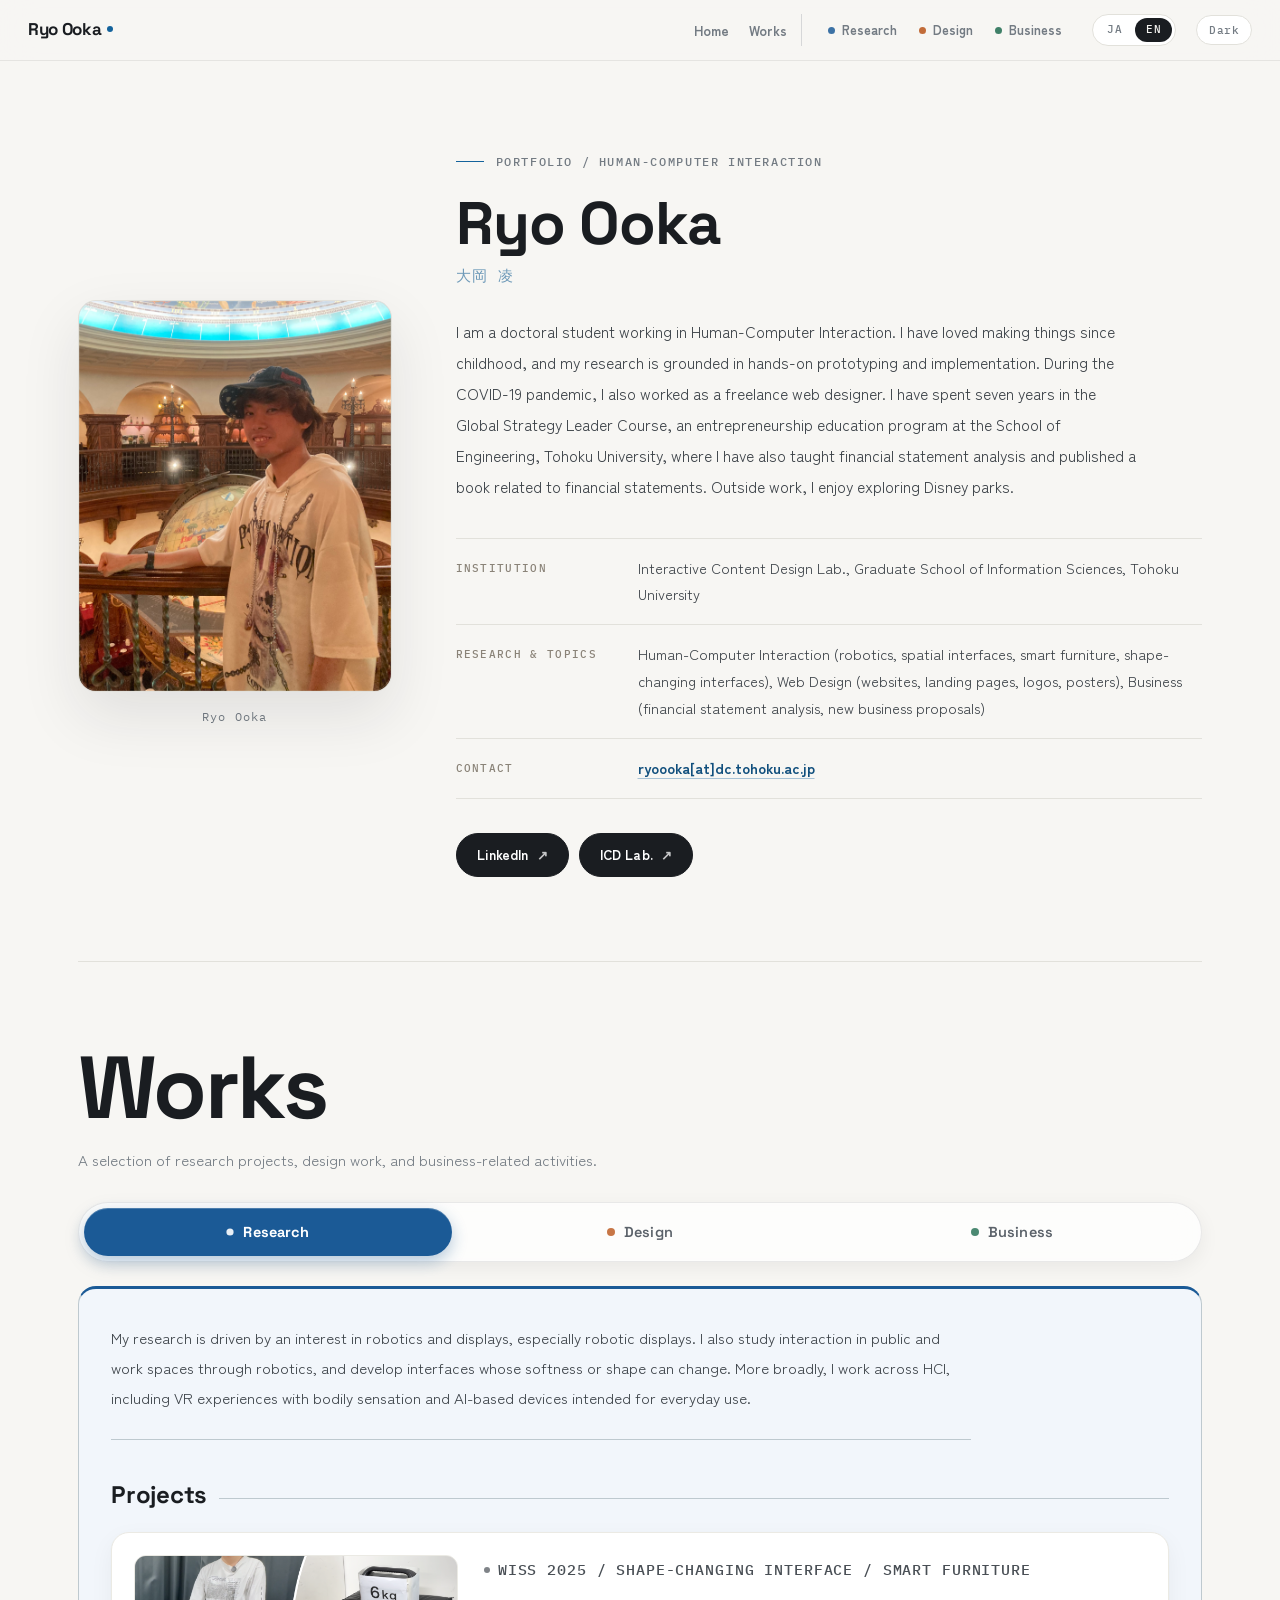
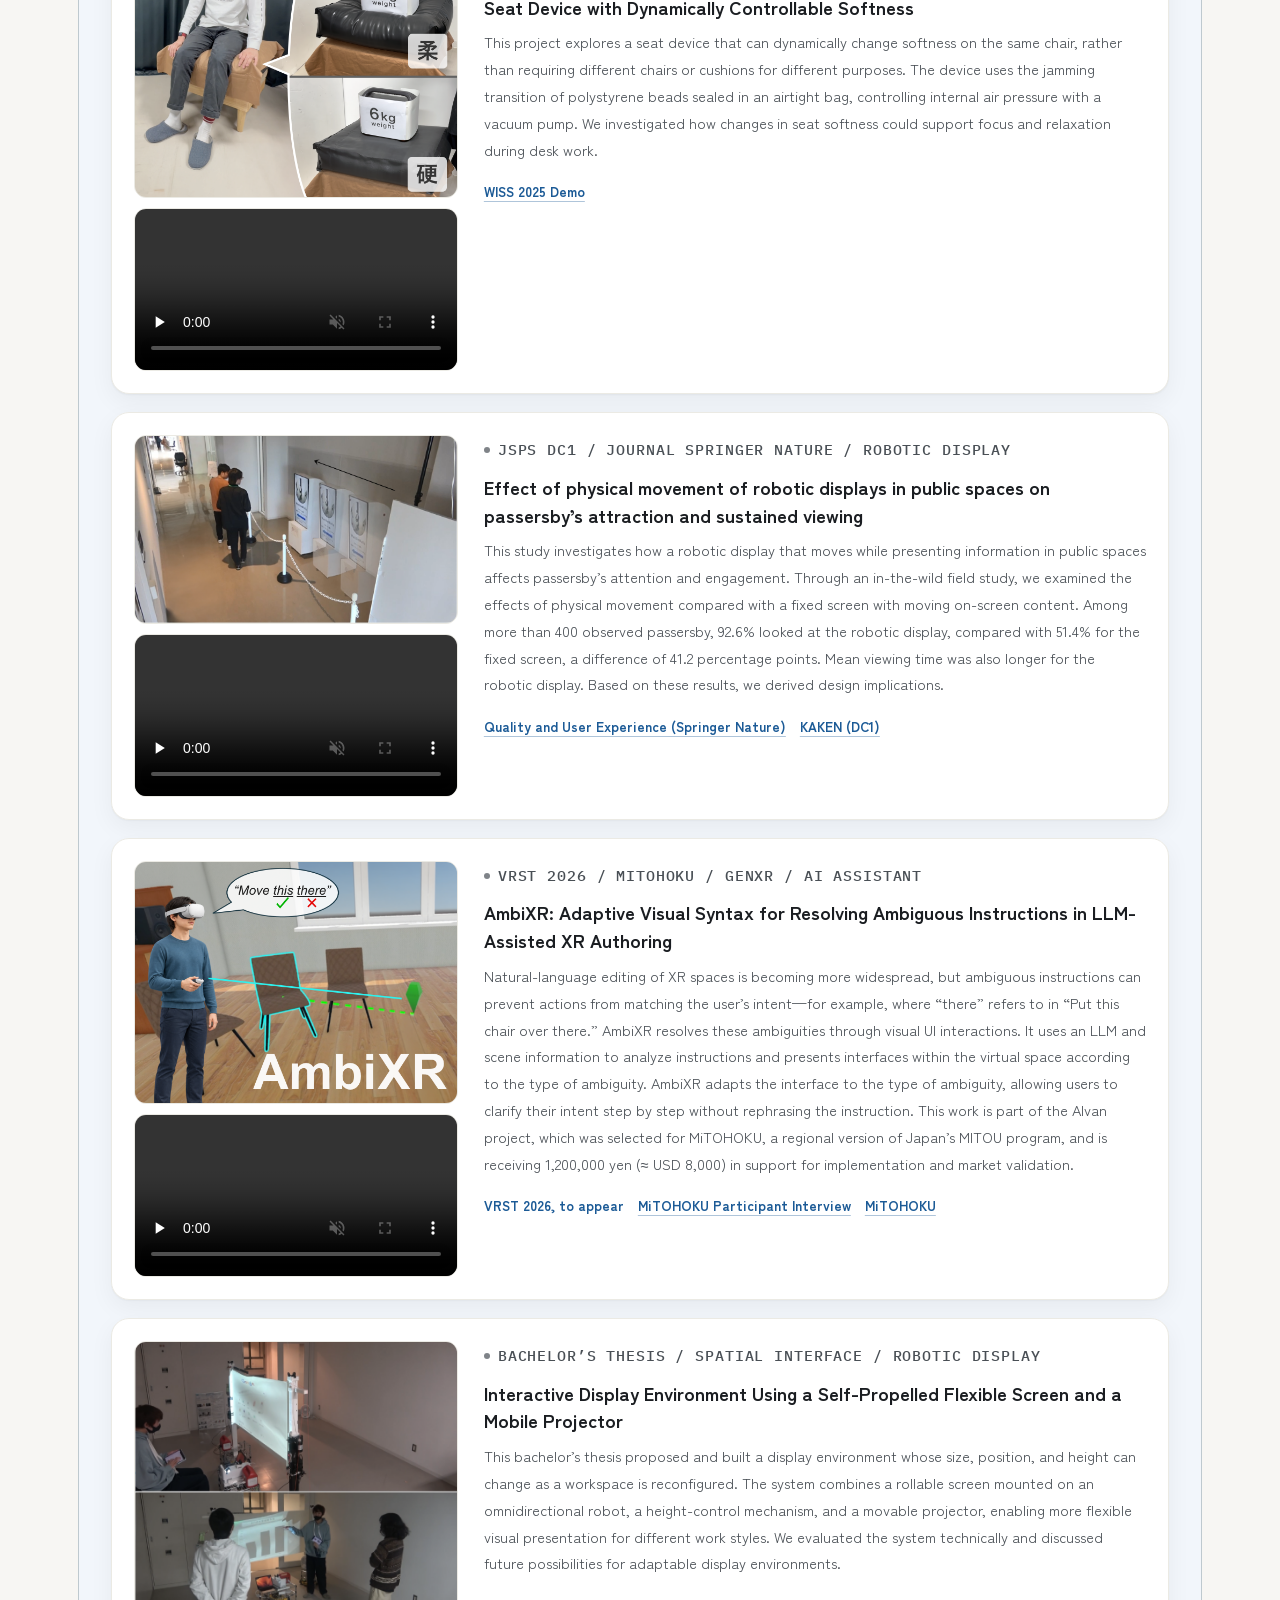
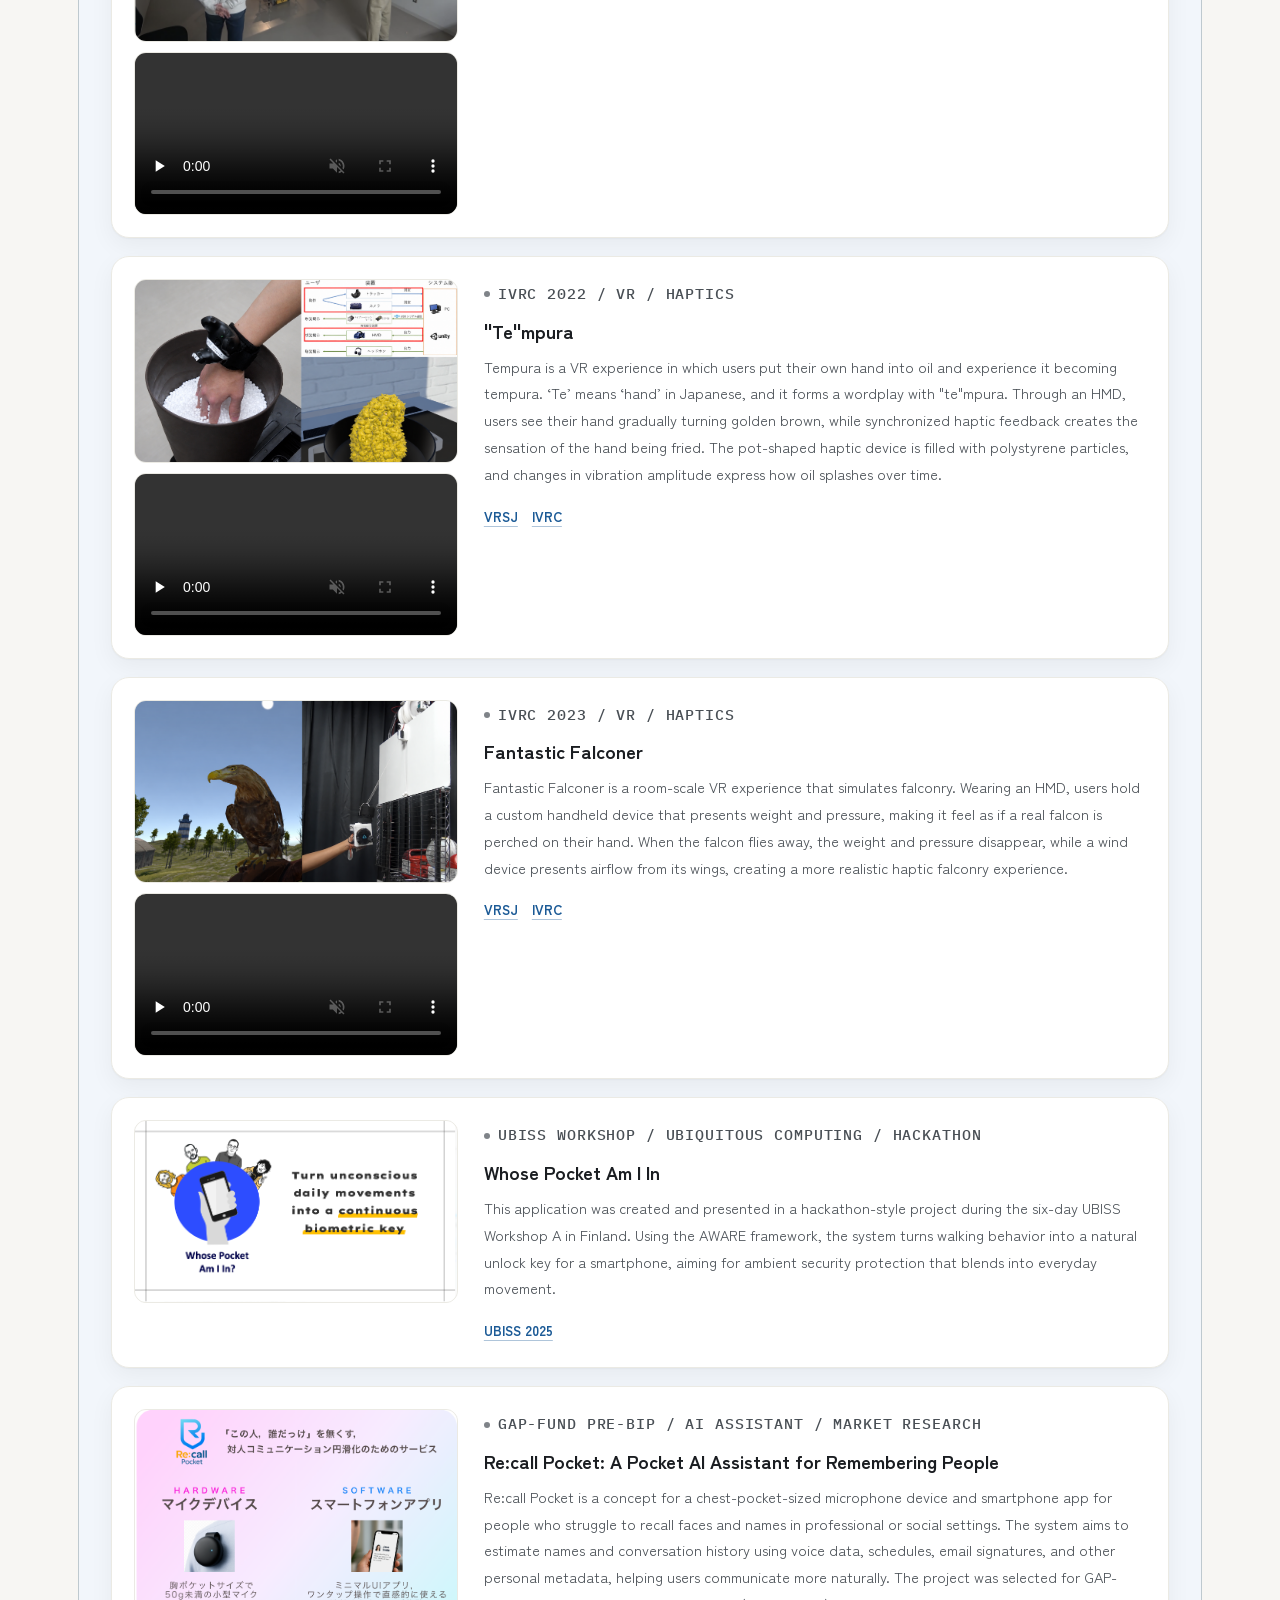
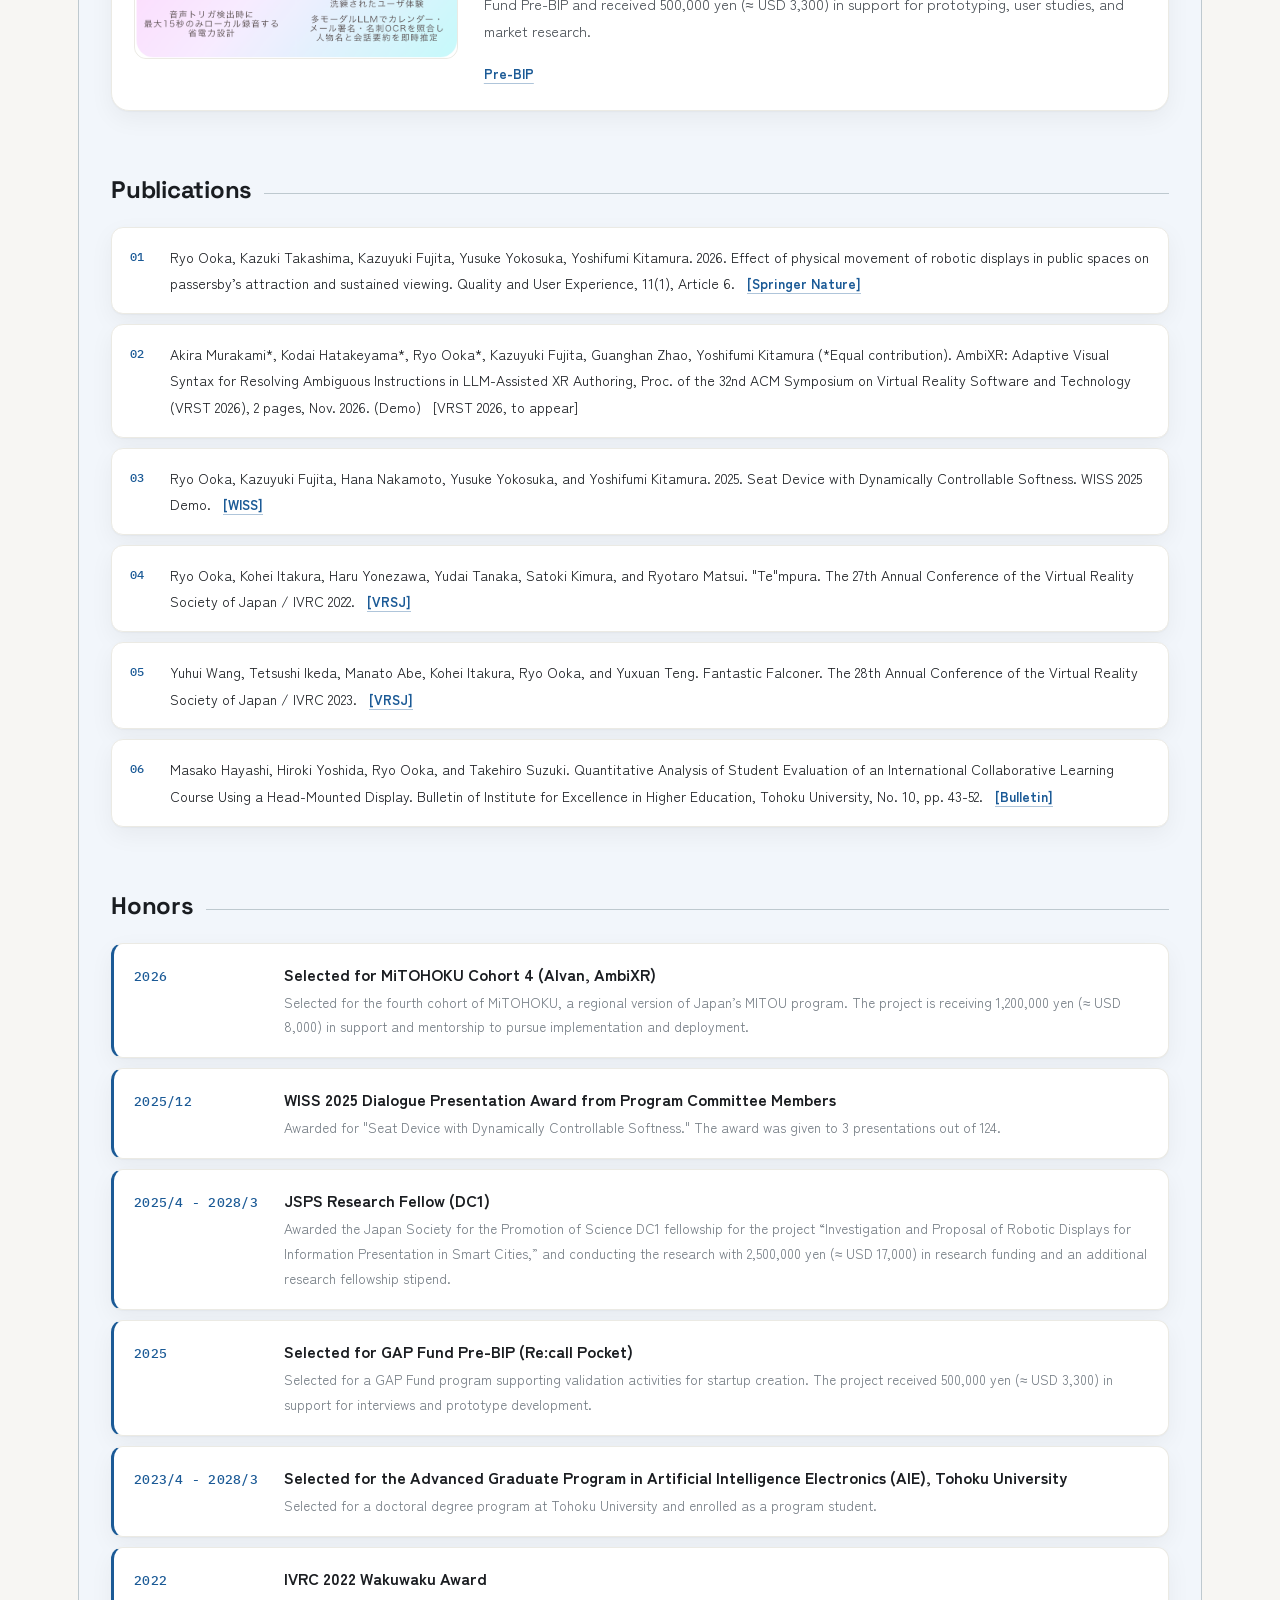
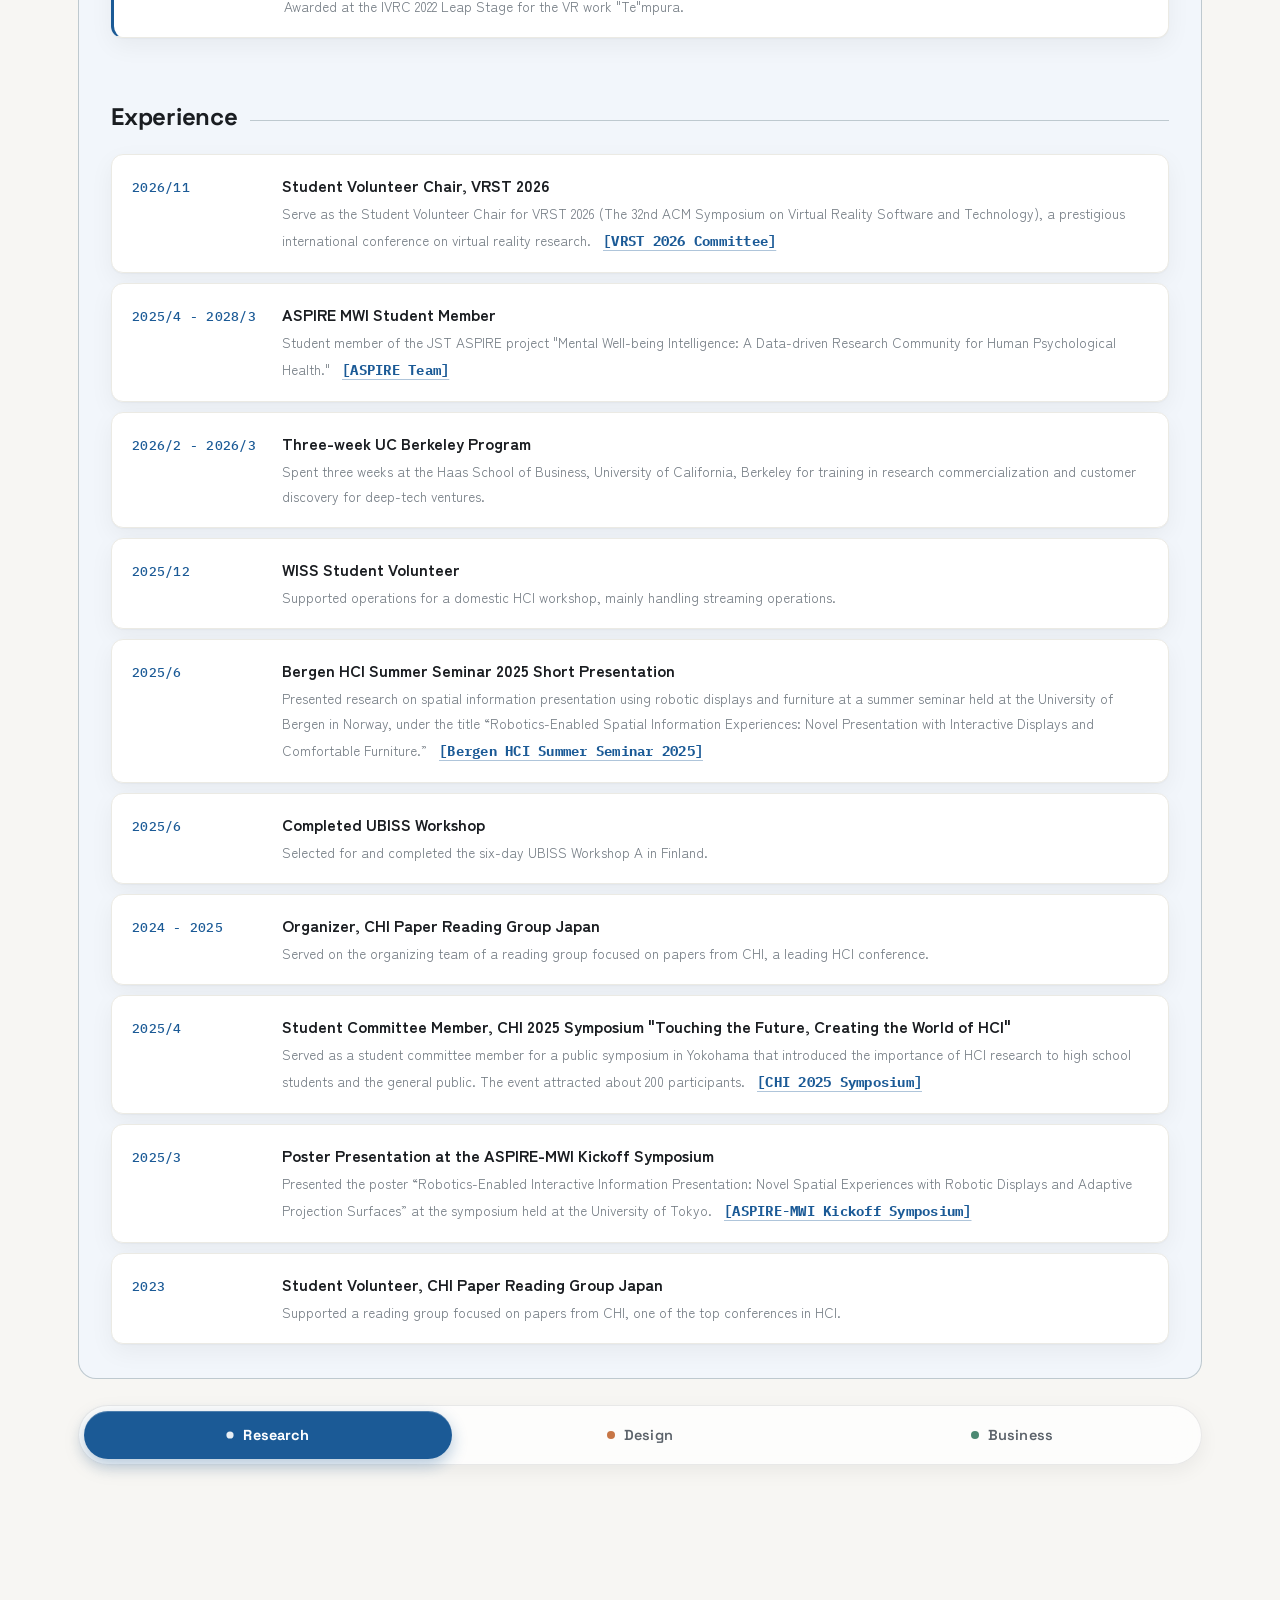
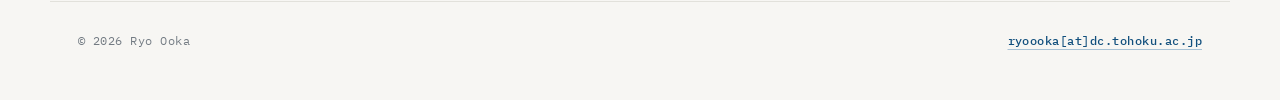
==== commit aa9233af: "fix some error" ====
--- a/en/index.html
+++ b/en/index.html
@@ -1,5 +1,5 @@
 <!DOCTYPE html><html lang="en"> <head><meta charset="UTF-8"><meta name="description" content="Portfolio of Ryo Ooka, a doctoral student at Tohoku University working on Human-Computer Interaction, robotic displays, spatial interfaces, smart furniture, web design, and business development."><meta name="author" content="Ryo Ooka"><meta name="keywords" content="Ryo Ooka,HCI,Human-Computer Interaction,Robotic Display,Spatial Interface,Smart Furniture,Shape-changing Interface,Web Design,Business Development,Tohoku University"><meta name="robots" content="index, follow"><meta name="viewport" content="width=device-width, initial-scale=1.0"><meta name="theme-color" media="(prefers-color-scheme: light)" content="#f7f6f3"><meta name="theme-color" media="(prefers-color-scheme: dark)" content="#0e1114"><link rel="icon" href="/favicon.svg" type="image/svg+xml"><link rel="icon" href="/favicon.ico" sizes="48x48"><link rel="apple-touch-icon" href="/apple-touch-icon.png"><link rel="preconnect" href="https://fonts.googleapis.com"><link rel="preconnect" href="https://fonts.gstatic.com" crossorigin><link rel="stylesheet" href="https://fonts.googleapis.com/css2?family=IBM+Plex+Mono:wght@400;500&family=Space+Grotesk:wght@400;500;600;700&family=Zen+Kaku+Gothic+New:wght@400;500;700&display=swap"><link rel="canonical" href="https://ryoooka.com/en/"><link rel="alternate" hreflang="ja" href="https://ryoooka.com/"><link rel="alternate" hreflang="en" href="https://ryoooka.com/en/"><link rel="alternate" hreflang="x-default" href="https://ryoooka.com/"><meta property="og:type" content="profile"><meta property="og:site_name" content="Ryo Ooka Portfolio"><meta property="og:title" content="Ryo Ooka | HCI Researcher, Web Designer, Business Development"><meta property="og:description" content="Portfolio of Ryo Ooka, a doctoral student at Tohoku University working on Human-Computer Interaction, robotic displays, spatial interfaces, smart furniture, web design, and business development."><meta property="og:url" content="https://ryoooka.com/en/"><meta property="og:image" content="https://ryoooka.com/images/profile.jpeg"><meta property="og:locale" content="en_US"><meta property="og:locale:alternate" content="ja_JP"><meta property="profile:first_name" content="Ryo"><meta property="profile:last_name" content="Ooka"><meta name="twitter:card" content="summary"><meta name="twitter:title" content="Ryo Ooka | HCI Researcher, Web Designer, Business Development"><meta name="twitter:description" content="Portfolio of Ryo Ooka, a doctoral student at Tohoku University working on Human-Computer Interaction, robotic displays, spatial interfaces, smart furniture, web design, and business development."><meta name="twitter:image" content="https://ryoooka.com/images/profile.jpeg"><script type="application/ld+json">{"@context":"https://schema.org","@type":"Person","name":"Ryo Ooka","alternateName":"大岡 凌","url":"https://ryoooka.com/en/","image":"https://ryoooka.com/images/profile.jpeg","email":"ryoooka@dc.tohoku.ac.jp","jobTitle":"Doctoral Student / HCI Researcher","affiliation":{"@type":"CollegeOrUniversity","name":"Tohoku University","department":"Graduate School of Information Sciences"},"memberOf":{"@type":"Organization","name":"Interactive Content Design Lab.","url":"https://www.icd.riec.tohoku.ac.jp/"},"sameAs":["https://www.linkedin.com/in/ryoooka?utm_source=share&utm_campaign=share_via&utm_content=profile&utm_medium=ios_app","https://www.icd.riec.tohoku.ac.jp/"],"knowsAbout":["Human-Computer Interaction","Robotic Displays","Spatial Interfaces","Smart Furniture","Shape-changing Interfaces","Web Design","Business Development"]}</script><script type="module">(()=>{const e=localStorage.getItem("theme"),t=window.matchMedia("(prefers-color-scheme: dark)").matches;document.documentElement.dataset.theme=e||(t?"dark":"light")})();</script><title>Ryo Ooka | HCI Researcher, Web Designer, Business Development</title><link rel="stylesheet" href="/_astro/global.mUIs89o9.css"></head> <body> <header class="site-header"> <a class="logo" href="#home" aria-label="Home"> <span>Ryo Ooka</span> </a> <button class="menu-button" aria-label="Open menu" aria-expanded="false"> <span></span> <span></span> <span></span> </button> <nav class="site-nav" aria-label="Main navigation"> <a href="#home">Home</a> <a href="#works">Works</a> <div class="nav-work-tabs" aria-label="Works categories"> <a class="nav-research" href="#works" data-tab-target="research">Research</a> <a class="nav-design" href="#works" data-tab-target="design">Design</a> <a class="nav-business" href="#works" data-tab-target="business">Business</a> </div> <div class="language-switch"> <a href="/">JA</a> <a class="active" href="/en/">EN</a> </div> <button class="theme-toggle" type="button" data-theme-toggle aria-label="Switch color theme"> <span data-theme-label>Dark</span> </button> </nav> </header> <main> <section id="home" class="hero"> <aside class="hero-aside"> <div class="portrait-frame"> <div class="portrait-placeholder" aria-hidden="true">RO</div> <img src="/images/profile.jpeg" alt="Portrait of Ryo Ooka" fetchpriority="high" decoding="async" onerror="this.remove()"> </div> <p>
 Ryo Ooka
-</p> </aside> <div class="hero-main"> <p class="eyebrow">Portfolio / Human-Computer Interaction</p> <h1>Ryo Ooka</h1> <p class="name-en">大岡 凌</p> <p class="lead">I am a doctoral student working in Human-Computer Interaction. I have loved making things since childhood, and my research is grounded in hands-on prototyping and implementation. During the COVID-19 pandemic, I also worked as a freelance web designer. I have spent seven years in the Global Strategy Leader Course, an entrepreneurship education program at the School of Engineering, Tohoku University, where I have also taught financial statement analysis and published a book related to financial statements. Outside work, I enjoy exploring Disney parks.</p> <dl class="profile-list"> <div> <dt>Institution</dt> <dd>Interactive Content Design Lab., Graduate School of Information Sciences, Tohoku University</dd> </div> <div> <dt>Research & Topics</dt> <dd>Human-Computer Interaction (robotics, spatial interfaces, smart furniture, shape-changing interfaces), Web Design (websites, landing pages, logos, posters), Business (financial statement analysis, new business proposals)</dd> </div> <div> <dt>Contact</dt> <dd> <a href="mailto:ryoooka[at]dc.tohoku.ac.jp">ryoooka[at]dc.tohoku.ac.jp</a> </dd> </div> </dl> <div class="hero-actions"> <a class="button" href="https://www.linkedin.com/in/ryoooka?utm_source=share&#38;utm_campaign=share_via&#38;utm_content=profile&#38;utm_medium=ios_app" target="_blank"> Linked In <span class="button-tag">↗</span> </a><a class="button" href="https://www.icd.riec.tohoku.ac.jp/" target="_blank"> ICD Lab. <span class="button-tag">↗</span> </a> </div> </div> </section> <section id="works" class="works section"> <div class="section-heading works-heading"> <p class="eyebrow">Works</p> <h2>Works</h2> <p>
+</p> </aside> <div class="hero-main"> <p class="eyebrow">Portfolio / Human-Computer Interaction</p> <h1>Ryo Ooka</h1> <p class="name-en">大岡 凌</p> <p class="lead">I am a doctoral student working in Human-Computer Interaction. I have loved making things since childhood, and my research is grounded in hands-on prototyping and implementation. During the COVID-19 pandemic, I also worked as a freelance web designer. I have spent seven years in the Global Strategy Leader Course, an entrepreneurship education program at the School of Engineering, Tohoku University, where I have also taught financial statement analysis and published a book related to financial statements. Outside work, I enjoy exploring Disney parks.</p> <dl class="profile-list"> <div> <dt>Institution</dt> <dd>Interactive Content Design Lab., Graduate School of Information Sciences, Tohoku University</dd> </div> <div> <dt>Research & Topics</dt> <dd>Human-Computer Interaction (robotics, spatial interfaces, smart furniture, shape-changing interfaces), Web Design (websites, landing pages, logos, posters), Business (financial statement analysis, new business proposals)</dd> </div> <div> <dt>Contact</dt> <dd> <a href="mailto:ryoooka[at]dc.tohoku.ac.jp">ryoooka[at]dc.tohoku.ac.jp</a> </dd> </div> </dl> <div class="hero-actions"> <a class="button" href="https://www.linkedin.com/in/ryoooka?utm_source=share&#38;utm_campaign=share_via&#38;utm_content=profile&#38;utm_medium=ios_app" target="_blank"> LinkedIn <span class="button-tag">↗</span> </a><a class="button" href="https://www.icd.riec.tohoku.ac.jp/" target="_blank"> ICD Lab. <span class="button-tag">↗</span> </a> </div> </div> </section> <section id="works" class="works section"> <div class="section-heading works-heading"> <p class="eyebrow">Works</p> <h2>Works</h2> <p>
 A selection of research projects, design work, and business-related activities.
-</p> </div> <div class="tab-controls top" data-tab-controls role="tablist" aria-label="Works categories"> <button class="tab-button active research-tab" type="button" data-tab="research" role="tab" id="tab-research-top" aria-controls="research" aria-selected="true">Research</button> <button class="tab-button design-tab" type="button" data-tab="design" role="tab" id="tab-design-top" aria-controls="design" aria-selected="false" tabindex="-1">Design</button> <button class="tab-button business-tab" type="button" data-tab="business" role="tab" id="tab-business-top" aria-controls="business" aria-selected="false" tabindex="-1">Business</button> </div> <div class="tab-panel active theme-research" id="research" role="tabpanel" aria-labelledby="tab-research-top"> <div class="tab-intro"> <p>My research is driven by an interest in robotics and displays, especially robotic displays. I also study interaction in public and work spaces through robotics, and develop interfaces whose softness or shape can change. More broadly, I work across HCI, including VR experiences with bodily sensation and AI-based devices intended for everyday use.</p> </div> <section class="subsection"> <h3>Projects</h3> <div class="feature-list"> <article class="feature-card"> <div class="feature-media"> <img src="/images/research/research-soft-seat.png" alt="Seat Device with Dynamically Controllable Softness teaser" loading="lazy" decoding="async" onerror="this.remove()"> <video controls muted playsinline preload="none" onerror="this.remove()"> <source src="/movies/research-soft-seat.mp4" type="video/mp4"> </video> </div> <div class="feature-content"> <p class="meta">WISS 2025 / Shape-changing Interface / Smart Furniture</p> <h4>Seat Device with Dynamically Controllable Softness</h4> <p>This project explores a seat device that can dynamically change softness on the same chair, rather than requiring different chairs or cushions for different purposes. The device uses the jamming transition of polystyrene beads sealed in an airtight bag, controlling internal air pressure with a vacuum pump. We investigated how changes in seat softness could support focus and relaxation during desk work.</p> <div class="link-row"> <a href="https://www.wiss.org/WISS2025Proceedings/data/demo/1-C15.pdf">WISS 2025 Demo</a> </div> </div> </article><article class="feature-card"> <div class="feature-media"> <img src="/images/research/research-robotic-display.png" alt="Effect of physical movement of robotic displays in public spaces on passersby’s attraction and sustained viewing teaser" loading="lazy" decoding="async" onerror="this.remove()"> <video controls muted playsinline preload="none" onerror="this.remove()"> <source src="/movies/research-robotic-display.mp4" type="video/mp4"> </video> </div> <div class="feature-content"> <p class="meta">JSPS DC1 / Journal Springer Nature / Robotic Display</p> <h4>Effect of physical movement of robotic displays in public spaces on passersby’s attraction and sustained viewing</h4> <p>This study investigates how a robotic display that moves autonomously while presenting information in public spaces affects passersby’s attention and engagement. Through an in-the-wild field study, we examined the effects of physical movement compared with conventional fixed displays. An analysis of more than 400 passersby showed that the robotic display was noticed by 41.2% more passersby and sustained viewing for 171% longer. Based on these results, we derived design implications.</p> <div class="link-row"> <a href="https://link.springer.com/article/10.1007/s41233-026-00083-y">Quality and User Experience (Springer Nature)</a><a href="https://kaken.nii.ac.jp/ja/grant/KAKENHI-PROJECT-25KJ0551/">KAKEN (DC1)</a> </div> </div> </article><article class="feature-card"> <div class="feature-media"> <img src="/images/research/research-ambixr.png" alt="AmbiXR: Adaptive Visual Syntax for Resolving Ambiguous Instructions in LLM-Assisted XR Authoring teaser" loading="lazy" decoding="async" onerror="this.remove()"> <video controls muted playsinline preload="none" onerror="this.remove()"> <source src="/movies/research-ambixr.mp4" type="video/mp4"> </video> </div> <div class="feature-content"> <p class="meta">VRST 2026 / MiTOHOKU / GenXR / AI assistant</p> <h4>AmbiXR: Adaptive Visual Syntax for Resolving Ambiguous Instructions in LLM-Assisted XR Authoring</h4> <p>Natural-language editing of XR spaces is becoming more widespread, but ambiguous instructions can prevent actions from matching the user’s intent—for example, where “there” refers to in “Put this chair over there.” AmbiXR resolves these ambiguities through visual UI interactions. It uses an LLM and scene information to analyze instructions and presents interfaces within the virtual space according to the type of ambiguity. By adapting the UI to the ambiguity, users can clarify instructions step by step without rephrasing them. The project was selected for MiTOHOKU, a regional version of Japan’s MITOU program, and is receiving JPY 1.2 million in support for implementation and market validation.</p> <div class="link-row"> <span>VRST 2026, to appear</span><a href="https://note.com/mitohoku/n/n58b6cfd8f9a9">MiTOHOKU Participant Interview</a><a href="https://mitohoku.jp/">MiTOHOKU</a> </div> </div> </article><article class="feature-card"> <div class="feature-media"> <img src="/images/research/research-flexible-screen.png" alt="Interactive Display Environment Using a Self-Propelled Flexible Screen and a Mobile Projector teaser" loading="lazy" decoding="async" onerror="this.remove()"> <video controls muted playsinline preload="none" onerror="this.remove()"> <source src="/movies/research-flexible-screen.mp4" type="video/mp4"> </video> </div> <div class="feature-content"> <p class="meta">Bachelor Thesis / Spatial Interface / Robotic Display</p> <h4>Interactive Display Environment Using a Self-Propelled Flexible Screen and a Mobile Projector</h4> <p>This bachelor thesis proposed and built a display environment whose size, position, and height can change as a workspace is reconfigured. The system combines a rollable screen mounted on an omnidirectional robot, a height-control mechanism, and a movable projector, enabling more flexible visual presentation for different work styles. We evaluated the system technically and discussed future possibilities for adaptable display environments.</p> <div class="link-row">  </div> </div> </article><article class="feature-card"> <div class="feature-media"> <img src="/images/research/research-tenpura.png" alt="&#34;Te&#34;mpura teaser" loading="lazy" decoding="async" onerror="this.remove()"> <video controls muted playsinline preload="none" onerror="this.remove()"> <source src="/movies/research-tenpura.mp4" type="video/mp4"> </video> </div> <div class="feature-content"> <p class="meta">IVRC 2022 / VR / Haptics</p> <h4>&quot;Te&quot;mpura</h4> <p>Tempura is a VR experience in which users put their own hand into oil and experience it becoming tempura. ‘Te’ means ‘hand’ in Japanese, and it forms a wordplay with &quot;te&quot;mpura. Through an HMD, users see their hand gradually turning golden brown, while synchronized haptic feedback creates the sensation of the hand being fried. The pot-shaped haptic device is filled with polystyrene particles, and changes in vibration amplitude express how oil splashes over time.</p> <div class="link-row"> <a href="https://conference.vrsj.org/ac2022/program/1A3.html">VRSJ</a><a href="https://ivrc.net/2022/leap/">IVRC</a> </div> </div> </article><article class="feature-card"> <div class="feature-media"> <img src="/images/research/research-takajo.png" alt="Fantastic Falconer teaser" loading="lazy" decoding="async" onerror="this.remove()"> <video controls muted playsinline preload="none" onerror="this.remove()"> <source src="/movies/research-takajo.mp4" type="video/mp4"> </video> </div> <div class="feature-content"> <p class="meta">IVRC 2023 / VR / Haptics</p> <h4>Fantastic Falconer</h4> <p>Fantastic Falconer is a room-scale VR experience that simulates falconry. Wearing an HMD, users hold a custom handheld device that presents weight and pressure, making it feel as if a real falcon is perched on their hand. When the falcon flies away, the weight and pressure disappear, while a wind device presents airflow from its wings, creating a more realistic haptic falconry experience.</p> <div class="link-row"> <a href="https://conference.vrsj.org/ac2023/program/IVRC.html">VRSJ</a><a href="https://ivrc.net/archive/%E3%83%8F%E3%83%A9%E3%82%B7%E3%83%A7%E3%83%BC%E3%81%AA%E9%B7%B9%E5%8C%A02023/">IVRC</a> </div> </div> </article><article class="feature-card"> <div class="feature-media"> <img src="/images/research/research-whose-pocket.png" alt="Whose Pocket Am I In teaser" loading="lazy" decoding="async" onerror="this.remove()">  </div> <div class="feature-content"> <p class="meta">UBISS Workshop / Ubiquitous Computing / Hackathon</p> <h4>Whose Pocket Am I In</h4> <p>This application was created and presented in a hackathon-style project during the six-day UBISS Workshop A in Finland. Using the AWARE framework, the system turns walking behavior into a natural unlock key for a smartphone, aiming for ambient security protection that blends into everyday movement.</p> <div class="link-row"> <a href="https://ubicomp.oulu.fi/UBISS2025">UBISS 2025</a> </div> </div> </article><article class="feature-card"> <div class="feature-media"> <img src="/images/research/research-recall-pocket.png" alt="Re:call Pocket: A Pocket AI Assistant for Remembering People teaser" loading="lazy" decoding="async" onerror="this.remove()">  </div> <div class="feature-content"> <p class="meta">GAP-Fund Pre-BIP / AI Assistant / Market Research</p> <h4>Re:call Pocket: A Pocket AI Assistant for Remembering People</h4> <p>Re:call Pocket is a concept for a chest-pocket-sized microphone device and smartphone app for people who struggle to recall faces and names in professional or social settings. The system aims to estimate names and conversation history using voice data, schedules, email signatures, and other personal metadata, helping users communicate more naturally. The project was selected for GAP-Fund Pre-BIP and received 500,000 yen (≈ USD 3,300) in support for prototyping, user studies, and market research.</p> <div class="link-row"> <a href="https://startup.tohoku.ac.jp/r7-bip-prebip/">Pre-BIP</a> </div> </div> </article> </div> </section> <section class="subsection"> <h3>Publications</h3> <ol class="publication-list"> <li> <span>Ryo Ooka, Kazuki Takashima, Kazuyuki Fujita, Yusuke Yokosuka, Yoshifumi Kitamura. 2026. Effect of physical movement of robotic displays in public spaces on passersby’s attraction and sustained viewing. Quality and User Experience, 11(1), Article 6.</span> <span class="inline-links"> <a href="https://doi.org/10.1007/s41233-026-00083-y">[Springer Nature]</a> </span> </li><li> <span>Akira Murakami*, Kodai Hatakeyama*, Ryo Ooka*, Kazuyuki Fujita, Guanghan Zhao, Yoshifumi Kitamura (*Equal contribution). AmbiXR: Adaptive Visual Syntax for Resolving Ambiguous Instructions in LLM-Assisted XR Authoring, Proc. of the 32nd ACM Symposium on Virtual Reality Software and Technology (VRST 2026), 2 pages, Nov. 2026. (Demo)</span> <span class="inline-links"> <span>[VRST 2026, to appear]</span> </span> </li><li> <span>Ryo Ooka, Kazuyuki Fujita, Hana Nakamoto, Yusuke Yokosuka, and Yoshifumi Kitamura. 2025. Seat Device with Dynamically Controllable Softness. WISS 2025 Demo.</span> <span class="inline-links"> <a href="https://www.wiss.org/WISS2025Proceedings/data/demo/1-C15.pdf">[WISS]</a> </span> </li><li> <span>Ryo Ooka, Kohei Itakura, Haru Yonezawa, Yudai Tanaka, Toshiki Kimura, and Ryotaro Matsui. &quot;Te&quot;mpura. The 27th Annual Conference of the Virtual Reality Society of Japan / IVRC 2022.</span> <span class="inline-links"> <a href="https://conference.vrsj.org/ac2022/program/1A3.html">[VRSJ]</a> </span> </li><li> <span>Yuhi Wang, Tetsushi Ikeda, Masato Abe, Kohei Itakura, Ryo Ooka, and Yuxuan Teng. Fantastic Falconer. The 28th Annual Conference of the Virtual Reality Society of Japan / IVRC 2023.</span> <span class="inline-links"> <a href="https://conference.vrsj.org/ac2023/program/doc/IVRC-09.pdf">[VRSJ]</a> </span> </li><li> <span>Masako Hayashi, Hiroki Yoshida, Ryo Ooka, and Takehiro Suzuki. Quantitative Analysis of Student Evaluation of an International Collaborative Learning Course Using a Head-Mounted Display. Bulletin of Institute for Excellence in Higher Education, Tohoku University, No. 10, pp. 43-52.</span> <span class="inline-links"> <a href="https://www.ihe.tohoku.ac.jp/wp-content/uploads/2025/07/bulletin_2024.pdf#page=47">[Bulletin]</a> </span> </li> </ol> </section> <section class="subsection"> <h3>Honors</h3> <div class="award-list"> <article> <span>2026</span> <div> <h4>Selected for MiTOHOKU Cohort 4 (AIvan, AmbiXR)</h4> <p>Selected for the fourth cohort of MiTOHOKU, a regional version of Japan’s MITOU program. The project is receiving JPY 1.2 million in support and mentorship to pursue implementation and deployment.</p>  </div> </article><article> <span>2025/12</span> <div> <h4>WISS 2025 Dialogue Presentation Award from Program Committee Members</h4> <p>Awarded for &quot;Seat Device with Dynamically Controllable Softness.&quot; The award was given to 3 presentations out of 124.</p>  </div> </article><article> <span>2025/4 - 2028/3</span> <div> <h4>Selected JSPS Research Fellow DC1</h4> <p>Awarded the Japan Society for the Promotion of Science DC1 fellowship for the project “Investigation and Proposal of Robotic Displays for Information Presentation in Smart Cities,” and conducting the research with JPY 2.5 million (≈ USD 16,000) in research funding and an additional research fellowship stipend.</p>  </div> </article><article> <span>2025</span> <div> <h4>Selected for GAP Fund Pre-BIP (Re:call Pocket)</h4> <p>Selected for a GAP Fund program supporting validation activities for startup creation. The project received JPY 500,000 in support for interviews and prototype development.</p>  </div> </article><article> <span>2023/4 - 2028/3</span> <div> <h4>Selected Advanced Graduate Program in Artificial Intelligence Electronics (AIE), Tohoku University</h4> <p>Selected for a doctoral degree program at Tohoku University and enrolled as a program student.</p>  </div> </article><article> <span>2022</span> <div> <h4>IVRC 2022 Wakuwaku Award</h4> <p>Awarded at the IVRC 2022 Leap Stage for the VR work &quot;Tempura Hand.&quot;</p>  </div> </article> </div> </section> <section class="subsection"> <h3>Experience</h3> <div class="compact-list"> <article> <span>2026/11</span> <div> <h4>Student Volunteer Chair, VRST 2026</h4> <p> Serve as the Student Volunteer Chair for VRST 2026 (The 32nd ACM Symposium on Virtual Reality Software and Technology), a prestigious international conference on virtual reality research. <span class="inline-links"> <a href="https://vrst.acm.org/vrst2026/committee/" target="_blank">[VRST 2026 Committee]</a> </span> </p> </div> </article><article> <span>2025/4 - 2028/3</span> <div> <h4>ASPIRE MWI Student Member</h4> <p> Student member of the JST ASPIRE project &quot;Mental Well-being Intelligence: A Data-driven Research Community for Human Psychological Health.&quot; <span class="inline-links"> <a href="https://aspire-mwi.org/team/" target="_blank">[ASPIRE Team]</a> </span> </p> </div> </article><article> <span>2026/2 - 2026/3</span> <div> <h4>Three-week UC Berkeley Program</h4> <p> Spent three weeks at UC Berkeley for training in research commercialization, customer discovery, and deep-tech commercialization.  </p> </div> </article><article> <span>2025/12</span> <div> <h4>WISS Student Volunteer</h4> <p> Supported operations for a domestic HCI workshop, mainly handling streaming operations.  </p> </div> </article><article> <span>2025/6</span> <div> <h4>Bergen HCI Summer Seminar 2025 Short Presentation</h4> <p> Presented research on spatial information presentation using robotic displays and furniture at a summer seminar held at the University of Bergen in Norway, under the title “Robotics-Enabled Spatial Information Experiences: Novel Presentation with Interactive Displays and Comfortable Furniture.” <span class="inline-links"> <a href="https://mediafutures.no/event/bergen-hci-summer-seminar-2025-visit-from-tohoku-university/" target="_blank">[Bergen HCI Summer Seminar 2025]</a> </span> </p> </div> </article><article> <span>2025/6</span> <div> <h4>Completed UBISS Workshop</h4> <p> Selected for and completed the six-day UBISS Workshop A in Finland.  </p> </div> </article><article> <span>2024 - 2025</span> <div> <h4>Organizer, CHI Paper Reading Group Japan</h4> <p> Served on the organizing team of a reading group focused on CHI papers, one of the top conferences in HCI.  </p> </div> </article><article> <span>2025/4</span> <div> <h4>Student Committee Member, CHI 2025 Symposium &quot;Touching the Future, Creating the World of HCI&quot;</h4> <p> Served as a student committee member for a public symposium in Yokohama that introduced the importance of HCI research to high school students and the general public. The event attracted about 200 participants. <span class="inline-links"> <a href="https://sigchi.jp/symposium/chi2025_symposium/" target="_blank">[CHI 2025 Symposium]</a> </span> </p> </div> </article><article> <span>2025/3</span> <div> <h4>Poster Presentation at the ASPIRE-MWI Kickoff Symposium</h4> <p> Presented the poster “Robotics-Enabled Interactive Information Presentation: Novel Spatial Experiences with Robotic Displays and Adaptive Projection Surfaces” at the symposium held at the University of Tokyo. <span class="inline-links"> <a href="https://aspire-mwi.org/aspire-mwi-kickoff-symposium-at-the-university-of-tokyo/" target="_blank">[ASPIRE-MWI Kickoff Symposium]</a> </span> </p> </div> </article><article> <span>2023</span> <div> <h4>Student Volunteer, CHI Paper Reading Group Japan</h4> <p> Supported a reading group focused on papers from CHI, one of the top conferences in HCI.  </p> </div> </article> </div> </section> </div> <div class="tab-panel theme-design" id="design" role="tabpanel" aria-labelledby="tab-design-top"> <div class="tab-intro"> <p>Building on my web development skills, I have worked as a freelance web designer since the COVID-19 pandemic, handling projects from visual design through implementation. My work includes websites, logos, and presentation materials, with an emphasis on connecting information structure and visual expression. I also draw on my interests in business and marketing to design event experiences and products.</p> </div> <section class="subsection"> <h3>Topics</h3> <div class="feature-list"> <article class="feature-card"> <div class="feature-media"> <img src="/images/design/design-ccontents-cording.png" alt="Practical Coding Content for Freelance Coders teaser" loading="lazy" decoding="async" onerror="this.remove()"> </div> <div class="feature-content"> <p class="meta">Web Design / Contents / Marketing</p> <h4>Practical Coding Content for Freelance Coders</h4> <p>I sold educational content for early-career freelance coders. The project addressed the problem that beginners often have few portfolio-ready works, making it difficult to turn learning and experience into client acquisition. I designed web design content that could be used as portfolio work, built repeat-sales channels through social media marketing and LINE (Japanese SNS) Business accounts, and operated a Slack-based community.</p> <div class="link-row">  </div> </div> </article><article class="feature-card"> <div class="feature-media"> <img src="/images/design/design-chi-symposium.jpg" alt="CHI 2025 Symposium teaser" loading="lazy" decoding="async" onerror="this.remove()"> </div> <div class="feature-content"> <p class="meta">Web Design / Event Website</p> <h4>CHI 2025 Symposium</h4> <p>When CHI was held in Yokohama, Japan, this symposium introduced the importance of HCI research to high school students and the general public. As a student committee member for the event, which attracted about 200 participants, I handled the overall design, including posters distributed in Yokohama, the website, wayfinding signs, slides, and armbands. I designed the information structure, visibility, promotional flow, and the overall visitor experience.</p> <div class="link-row"> <a href="https://sigchi.jp/symposium/chi2025_symposium/" target="_blank">Website</a> </div> </div> </article> </div> </section> <section class="subsection"> <h3>Works</h3> <div class="work-grid"> <article class="work-card"> <img src="/images/design/design-chatRuna.png" alt="Logo and Banner Design for Chat Runa image" loading="lazy" decoding="async" onerror="this.remove()"> <div> <h4>Logo and Banner Design for Chat Runa</h4> <p></p> </div> </article><article class="work-card"> <img src="/images/design/design-banner_sun.png" alt="Sunflower Festival Banner image" loading="lazy" decoding="async" onerror="this.remove()"> <div> <h4>Sunflower Festival Banner</h4> <p></p> </div> </article><article class="work-card"> <img src="/images/design/design-goods-fest.png" alt="Tohoku University Festival 2020 Goods Design: Sticky Notes image" loading="lazy" decoding="async" onerror="this.remove()"> <div> <h4>Tohoku University Festival 2020 Goods Design: Sticky Notes</h4> <p></p> </div> </article><article class="work-card"> <img src="/images/design/design-goods-coaster.jpg" alt="Goods Design: Coaster image" loading="lazy" decoding="async" onerror="this.remove()"> <div> <h4>Goods Design: Coaster</h4> <p></p> </div> </article><article class="work-card"> <img src="/images/design/design-hp-prefumo.png" alt="Website Design image" loading="lazy" decoding="async" onerror="this.remove()"> <div> <h4>Website Design</h4> <p></p> </div> </article><article class="work-card"> <img src="/images/design/design-hp-hotel.png" alt="Website Design image" loading="lazy" decoding="async" onerror="this.remove()"> <div> <h4>Website Design</h4> <p></p> </div> </article><article class="work-card"> <img src="/images/design/design-radio-banner.png" alt="Radio Promotion Banner image" loading="lazy" decoding="async" onerror="this.remove()"> <div> <h4>Radio Promotion Banner</h4> <p></p> </div> </article><article class="work-card"> <img src="/images/design/design-radio-logo.png" alt="Radio Logo Design image" loading="lazy" decoding="async" onerror="this.remove()"> <div> <h4>Radio Logo Design</h4> <p></p> </div> </article><article class="work-card"> <img src="/images/design/design-hp-cafe.png" alt="Website Design image" loading="lazy" decoding="async" onerror="this.remove()"> <div> <h4>Website Design</h4> <p></p> </div> </article><article class="work-card"> <img src="/images/design/design-lp-veg.png" alt="Landing Page Design image" loading="lazy" decoding="async" onerror="this.remove()"> <div> <h4>Landing Page Design</h4> <p></p> </div> </article> </div> </section> </div> <div class="tab-panel theme-business" id="business" role="tabpanel" aria-labelledby="tab-business-top"> <div class="tab-intro"> <p>Since my first undergraduate year, I have participated in the Global Strategy Leader Course at the School of Engineering, Tohoku University, where students analyze real companies through financial statements and propose new businesses. I have presented business proposals to executives at major companies and co-authored a book that documents the program methods and activities. Recently, my focus has shifted toward research commercialization, customer discovery, and venture exploration.</p> </div> <section class="subsection"> <h3>Topics</h3> <div class="feature-list"> <article class="feature-card"> <div class="feature-media"> <img src="/images/business/business-gsc-logo.png" alt="Global Strategy Leader Course teaser" loading="lazy" decoding="async" onerror="this.remove()"> </div> <div class="feature-content"> <p class="meta">Business / Strategy / Global Program</p> <h4>Global Strategy Leader Course</h4> <p>This is an extracurricular Saturday course organized by the School of Engineering, Tohoku University. I have participated continuously for seven years since my first undergraduate year in 2019. In the course, students read public materials such as financial statements and shareholder meeting documents, then propose innovative new businesses. The annual prompt is intentionally ambitious and open-ended, such as &quot;Propose a strategy for SoftBank to surpass Amazon in business scale.&quot; Students use financial indicators to develop and present persuasive, feasible proposals that respond to such prompts.</p> <div class="link-row"> <a href="http://www.iee.eng.tohoku.ac.jp/lecture/intl.html">Global Strategy Leader Course, Tohoku University</a> </div> </div> </article><article class="feature-card"> <div class="feature-media"> <img src="/images/business/business-book.png" alt="Book Publication on New Business Proposals teaser" loading="lazy" decoding="async" onerror="this.remove()"> </div> <div class="feature-content"> <p class="meta">Book / Publishing</p> <h4>Book Publication on New Business Proposals</h4> <p>I served as a lead author for &quot;Beyond GAFAM: Innovative Business Proposals by Students: From Financial Statement Basics to Boardroom Proposals,&quot; a book that brings together the methods and activities of the Global Strategy Leader Course, which has taught business and strategy skills at Tohoku University for ten years. The book teaches practical skills for collecting data, analyzing it, and presenting persuasive proposals, with the goal of developing the ability to create innovation. Based on the 2023 prompt, &quot;Propose a business through which AEON (a major Japanese retail company) can surpass Amazon,&quot; the book covers financial statements, qualitative analysis, design thinking, and other skills essential to business proposals.</p> <div class="link-row"> <a href="https://amzn.asia/d/0i1VFuc9">Amazon</a><a href="https://ndlsearch.ndl.go.jp/books/R100000002-I033846200">National Diet Library</a> </div> </div> </article><article class="feature-card"> <div class="feature-media"> <img src="/images/business/business-aivan.png" alt="AIvan: Development and Market Validation of a Vibe Coding Tool for Conversational Generation, Modification, and Sharing of XR/AR Applications from Natural Language (Selected for MiTOHOKU Cohort 4) teaser" loading="lazy" decoding="async" onerror="this.remove()"> </div> <div class="feature-content"> <p class="meta">MiTOHOKU</p> <h4>AIvan: Development and Market Validation of a Vibe Coding Tool for Conversational Generation, Modification, and Sharing of XR/AR Applications from Natural Language (Selected for MiTOHOKU Cohort 4)</h4> <p>Developing XR applications requires time-consuming proof-of-concept work and depends heavily on specialized talent. AIvan is a Vibe Coding tool that enables users to generate, modify, and share XR and AR applications conversationally through natural language, with the goal of allowing non-specialists to participate in early-stage exploration. The initial target customers are XR content studios, advertising and event companies, and digital transformation divisions. The short-term business model focuses on PoC support, with SaaS monetization planned for the medium term. The project was selected for the MiTOHOKU program and is receiving JPY 1.2 million in support for MVP development and market validation. An interview about this project was also published on the MiTOHOKU Program’s official note account.</p> <div class="link-row"> <a href="https://note.com/mitohoku/n/n58b6cfd8f9a9">Project Interview</a><a href="https://mitohoku.jp/">MiTOHOKU</a> </div> </div> </article><article class="feature-card"> <div class="feature-media"> <img src="/images/business/business-recall-pocket.png" alt="Re:call Pocket: Design and Market Research for a Pocket AI Assistant That Helps Users Remember People (Selected for GAP Fund Pre-BIP) teaser" loading="lazy" decoding="async" onerror="this.remove()"> </div> <div class="feature-content"> <p class="meta">GAP Fund</p> <h4>Re:call Pocket: Design and Market Research for a Pocket AI Assistant That Helps Users Remember People (Selected for GAP Fund Pre-BIP)</h4> <p>This project designs and studies the market for Re:call Pocket, a chest-pocket-sized microphone device and smartphone app for people who struggle to remember faces and names in professional and social settings. The project was selected for a GAP Fund supporting research commercialization and received JPY 500,000 in funding for one year. The device aims to support natural communication by estimating names and conversation history from voice data, schedules, email signatures, and other personal metadata.</p> <div class="link-row">  </div> </div> </article><article class="feature-card"> <div class="feature-media"> <img src="/images/business/business-omnicushion.png" alt="Implementation and Market Validation of a Cushion Whose Softness Changes According to the Task (Selected Theme for the MASP Three-week Overseas Training Program for Graduate Students Aiming to Start Companies) teaser" loading="lazy" decoding="async" onerror="this.remove()"> </div> <div class="feature-content"> <p class="meta">Global Program / Seeds</p> <h4>Implementation and Market Validation of a Cushion Whose Softness Changes According to the Task (Selected Theme for the MASP Three-week Overseas Training Program for Graduate Students Aiming to Start Companies)</h4> <p>I was selected for a three-week overseas training program organized by the School of Engineering and the Entrepreneurship Education Division at Tohoku University for graduate students seriously aiming to start companies. From February 2026, I was sent for three weeks to the Haas School of Business at the University of California, Berkeley. While receiving design-thinking-based entrepreneurship education, I conducted customer interviews, explored needs, and tested business model canvas hypotheses.</p> <div class="link-row"> <a href="https://adjoining-tempo-834.notion.site/Special-Program-for-Excellent-PhD-Students-26b654b459d880a7b1b5e551bf9ab410">Special Program for Excellent PhD Students (MASP)</a> </div> </div> </article><article class="feature-card"> <div class="feature-media"> <img src="/images/business/business-lecture.png" alt="Financial Statement Lectures for the Global Strategy Leader Course teaser" loading="lazy" decoding="async" onerror="this.remove()"> </div> <div class="feature-content"> <p class="meta">Lecture / Business / Strategy</p> <h4>Financial Statement Lectures for the Global Strategy Leader Course</h4> <p>In the 2021 Global Strategy Leader Course, I designed nine hours of lectures for about 40 students, including lectures, exercises, and applied problems. The materials mainly covered the income statement and balance sheet, and I also created a three-hour comprehensive exercise using Apple as the target company.</p> <div class="link-row">  </div> </div> </article><article class="feature-card"> <div class="feature-media"> <img src="/images/business/business-poster.png" alt="Poster Presentation: Activities of the Global Strategy Leader Course at Tohoku University teaser" loading="lazy" decoding="async" onerror="this.remove()"> </div> <div class="feature-content"> <p class="meta">Poster / Business / Strategy</p> <h4>Poster Presentation: Activities of the Global Strategy Leader Course at Tohoku University</h4> <p>I gave a poster presentation introducing the entrepreneurship education activities of the Global Strategy Leader Course at Tohoku University. The presentation aimed to build relationships with entrepreneurs and researchers in business and management inside and outside Japan.</p> <div class="link-row">  </div> </div> </article><article class="feature-card"> <div class="feature-media"> <img src="/images/business/business-antlers.png" alt="Business Proposal for Kashima Antlers teaser" loading="lazy" decoding="async" onerror="this.remove()"> </div> <div class="feature-content"> <p class="meta">Business Presentation</p> <h4>Business Proposal for Kashima Antlers</h4> <p>As Kashima Antlers planned a new stadium, I developed a business proposal based on the idea of creating additional value for the stadium that would also contribute to the Rokko region of Ibaraki Prefecture, where the stadium is located. I visited the region, exchanged opinions with executives of Kashima Antlers FC, and met with the mayor of Namegata, one of the cities in the region. Two months later, I presented and discussed the proposal with Kashima Antlers FC executives and the chairperson of Mercari, which holds management rights.</p> <div class="link-row">  </div> </div> </article><article class="feature-card"> <div class="feature-media"> <img src="/images/business/business-radio.png" alt="Personality for a Presentation-style Variety Radio Program teaser" loading="lazy" decoding="async" onerror="this.remove()"> </div> <div class="feature-content"> <p class="meta">Business / Strategy / Global Program</p> <h4>Personality for a Presentation-style Variety Radio Program</h4> <p>I served as one of the personalities for &quot;Konya mo Show-kai Shite Ii Desu ka (May I introduce it again tonight?),&quot; a radio series that invites students at Tohoku University who are doing interesting activities and introduces them through presentation-style conversations.</p> <div class="link-row"> <a href="https://stand.fm/channels/62dd03e873ef6bc2496e5b66">stand.fm</a> </div> </div> </article> </div> </section> <section class="subsection"> <h3>Works</h3> <div class="work-grid"> <article class="work-card"> <img src="/images/business/business-grand2024.png" alt="2024 Final Presentation: Fuji Water image" loading="lazy" decoding="async" onerror="this.remove()"> <div> <h4>2024 Final Presentation: Fuji Water</h4> <p>Final presentation for the 2024 Global Strategy Leader Course prompt: &quot;Propose a business through which Fujifilm can surpass Apple.&quot; To reduce cost ratios, I proposed a business for Fujifilm&#39;s high-margin cosmetics segment that leverages the company&#39;s extensive patent portfolio.</p> </div> </article><article class="work-card"> <img src="/images/business/business-grand2023.png" alt="2023 Final Presentation: Carvify image" loading="lazy" decoding="async" onerror="this.remove()"> <div> <h4>2023 Final Presentation: Carvify</h4> <p>Final presentation for the 2023 Global Strategy Leader Course intermediate course prompt: &quot;Propose Honda&#39;s next unique strategy, different from Tesla and Volkswagen.&quot; I proposed a platform business for 3D-printed automobiles that uses Honda&#39;s engine technology.</p> </div> </article><article class="work-card"> <img src="/images/business/business-lecture-pre2023.png" alt="2023 Introductory Lecture image" loading="lazy" decoding="async" onerror="this.remove()"> <div> <h4>2023 Introductory Lecture</h4> <p>A two-hour introductory lecture for the Global Strategy Leader Course, designed to teach what participants would learn and why financial statements matter through exercises. The content was later included in Chapter 1 of the book &quot;Beyond GAFAM: Innovative Business Proposals by Students.&quot;</p> </div> </article><article class="work-card"> <img src="/images/business/business-grand2022.png" alt="2022 Final Presentation: Next Frontier (Date-mono Award) image" loading="lazy" decoding="async" onerror="this.remove()"> <div> <h4>2022 Final Presentation: Next Frontier (Date-mono Award)</h4> <p>Final presentation for the 2022 Global Strategy Leader Course prompt: &quot;Using the rise and fall of leading S&amp;P 500 companies and their financial statements, and considering international affairs, propose a new business that can become a cornerstone of Japan&#39;s revival.&quot; Focusing on the VR market, which was beginning to plateau as a hardware market, I proposed a package of more practical electronic devices and a related platform.</p> </div> </article><article class="work-card"> <img src="/images/business/business-grand2021.png" alt="2021 Final Presentation: Smart Vision (Grand Prize) image" loading="lazy" decoding="async" onerror="this.remove()"> <div> <h4>2021 Final Presentation: Smart Vision (Grand Prize)</h4> <p>Final presentation for the 2021 Global Strategy Leader Course prompt: &quot;Consider the ideal future in 2050 and propose a new business with the potential to reach a market capitalization of 100 trillion yen (≈ USD 660 billion) in order to change Japan&#39;s direction.&quot; I proposed contact lens AR devices, backcast from a future vision, to BALMUDA, whose technology and vision were the strongest fit. I received the grand prize, awarded to one person among about 30 participants that year.</p> </div> </article><article class="work-card"> <img src="/images/business/business-travel.png" alt="Business Proposal for an Apparel Company image" loading="lazy" decoding="async" onerror="this.remove()"> <div> <h4>Business Proposal for an Apparel Company</h4> <p>I proposed a travel clothing rental business as a sustainable new business that could compete globally in the apparel industry. I presented the proposal to executives of a major apparel company. Further details are confidential.</p> </div> </article> </div> </section> <section class="subsection"> <h3>Publications</h3> <ol class="publication-list"> <li> <span>Ryo Ooka, Ryoshi Koda, Kohei Maruyama, Wataru Honda, Hiro Kobayashi, Sota Yoshimoto, Kiiko Aiba, Atsushi Aoyama, Tomohiro Suzuki, and Kenya Kamei. Beyond GAFAM: Innovative Business Proposals by Students: From Financial Statement Basics to Boardroom Proposals. Published through Amazon, November 2024.</span> <span class="inline-links">  </span> </li><li> <span>Ryo Ooka, Ryoshi Koda, Yuto Kenchi, and Kohei Maruyama. Activities of the Global Strategy Leader Course at Tohoku University. Poster presentation, Hyper Interdisciplinary Conference 2024 Tokyo/Kanto Forum, March 8-9, 2024.</span> <span class="inline-links">  </span> </li><li> <span>Ryo Ooka, Yuhui WANG, and Yoshifumi Kitamura. Re:call Pocket: Design, Development, and Customer Discovery for a Pocket AI Assistant that Helps Users Remember People. GAP Fund Pre-BIP, Tohoku University Startup Business Incubation Center, July 2025 - March 2026.</span> <span class="inline-links">  </span> </li> </ol> </section> <section class="subsection"> <h3>Honors</h3> <div class="award-list"> <article> <span>2026</span> <div> <h4>Selected for MiTOHOKU Cohort 4 (AIvan)</h4> <p>Selected for the fourth cohort of MiTOHOKU, a regional version of Japan’s MITOU program. The project is receiving JPY 1.2 million in support and mentorship to pursue implementation and deployment.</p> </div> </article><article> <span>2026/2 - 2026/3</span> <div> <h4>Selected for the MASP Three-week Overseas Training Program for Graduate Students Aiming to Start Companies (Three-week UC Berkeley Program)</h4> <p>Spent three weeks at UC Berkeley for training in research commercialization, customer discovery, and deep-tech commercialization.</p> </div> </article><article> <span>2025</span> <div> <h4>Selected for GAP Fund Pre-BIP (Re:call Pocket)</h4> <p>Selected for a GAP Fund program supporting validation activities for startup creation. The project received JPY 500,000 in support for interviews and prototype development.</p> </div> </article><article> <span>2024</span> <div> <h4>Open Badge: Global Strategy Course Essential Level</h4> <p></p> </div> </article><article> <span>2022</span> <div> <h4>Date-mono Award, Global Strategy Leader Course</h4> <p></p> </div> </article><article> <span>2021</span> <div> <h4>Grand Prize, Global Strategy Leader Course</h4> <p></p> </div> </article><article> <span>2020</span> <div> <h4>Tohoku University School of Engineering Global Engineering Encouragement Award</h4> <p></p> </div> </article> </div> </section> </div> <div class="tab-controls bottom" data-tab-controls role="tablist" aria-label="Works categories (bottom)"> <button class="tab-button active research-tab" type="button" data-tab="research" role="tab" id="tab-research-bottom" aria-controls="research" aria-selected="true">Research</button> <button class="tab-button design-tab" type="button" data-tab="design" role="tab" id="tab-design-bottom" aria-controls="design" aria-selected="false" tabindex="-1">Design</button> <button class="tab-button business-tab" type="button" data-tab="business" role="tab" id="tab-business-bottom" aria-controls="business" aria-selected="false" tabindex="-1">Business</button> </div> </section> </main> <footer class="site-footer"> <p>© 2026 Ryo Ooka</p> <a href="mailto:ryoooka[at]dc.tohoku.ac.jp">ryoooka[at]dc.tohoku.ac.jp</a> </footer> <script type="module">const f=document.querySelector("[data-theme-toggle]"),l=document.querySelector("[data-theme-label]"),g=localStorage.getItem("theme"),b=window.matchMedia("(prefers-color-scheme: dark)").matches,v=g||(b?"dark":"light");function d(e){document.documentElement.dataset.theme=e,l&&(l.textContent=e==="dark"?"Light":"Dark")}d(v);f?.addEventListener("click",()=>{const e=document.documentElement.dataset.theme==="dark"?"light":"dark";d(e),localStorage.setItem("theme",e)});const c=document.querySelector(".menu-button"),s=document.querySelector(".site-nav");c?.addEventListener("click",()=>{const e=s?.classList.toggle("open");c.setAttribute("aria-expanded",String(!!e))});document.querySelectorAll(".site-nav a").forEach(e=>{e.addEventListener("click",()=>{s?.classList.remove("open"),c?.setAttribute("aria-expanded","false")})});const u=document.querySelectorAll(".tab-button"),k=document.querySelectorAll(".tab-panel"),y=document.querySelectorAll("[data-tab-controls]"),n=document.querySelector("#works"),m=window.matchMedia("(prefers-reduced-motion: reduce)").matches,A=m?"auto":"smooth";function i(e){u.forEach(t=>{const o=t.dataset.tab===e;t.classList.toggle("active",o),t.setAttribute("aria-selected",String(o)),t.setAttribute("tabindex",o?"0":"-1")}),k.forEach(t=>{t.classList.toggle("active",t.id===e)})}function h(e=!1){if(!n)return;const t=document.querySelector(".site-header")?.offsetHeight??0;(e||n.getBoundingClientRect().top<t-8)&&n.scrollIntoView({behavior:A})}u.forEach(e=>{e.addEventListener("click",()=>{const t=e.classList.contains("active");i(e.dataset.tab),t||h(!!e.closest(".tab-controls.bottom"))})});y.forEach(e=>{const t=Array.from(e.querySelectorAll(".tab-button"));e.addEventListener("keydown",o=>{const a=t.indexOf(document.activeElement);if(a===-1)return;let r=null;o.key==="ArrowRight"||o.key==="ArrowDown"?r=(a+1)%t.length:o.key==="ArrowLeft"||o.key==="ArrowUp"?r=(a-1+t.length)%t.length:o.key==="Home"?r=0:o.key==="End"&&(r=t.length-1),r!==null&&(o.preventDefault(),t[r].focus(),i(t[r].dataset.tab))})});document.querySelectorAll("[data-tab-target]").forEach(e=>{e.addEventListener("click",t=>{t.preventDefault(),i(e.getAttribute("data-tab-target")),h(!0),s?.classList.remove("open"),c?.setAttribute("aria-expanded","false")})});if(!m&&"IntersectionObserver"in window){const e=document.querySelectorAll(".section-heading, .tab-intro, .feature-card, .work-card, .publication-list li, .award-list article, .compact-list article");e.forEach(o=>o.classList.add("reveal"));const t=new IntersectionObserver(o=>{o.forEach(a=>{a.isIntersecting&&(a.target.classList.add("revealed"),t.unobserve(a.target))})},{rootMargin:"0px 0px -8% 0px",threshold:.05});e.forEach(o=>t.observe(o))}</script> </body> </html>+</p> </div> <div class="tab-controls top" data-tab-controls role="tablist" aria-label="Works categories"> <button class="tab-button active research-tab" type="button" data-tab="research" role="tab" id="tab-research-top" aria-controls="research" aria-selected="true">Research</button> <button class="tab-button design-tab" type="button" data-tab="design" role="tab" id="tab-design-top" aria-controls="design" aria-selected="false" tabindex="-1">Design</button> <button class="tab-button business-tab" type="button" data-tab="business" role="tab" id="tab-business-top" aria-controls="business" aria-selected="false" tabindex="-1">Business</button> </div> <div class="tab-panel active theme-research" id="research" role="tabpanel" aria-labelledby="tab-research-top"> <div class="tab-intro"> <p>My research is driven by an interest in robotics and displays, especially robotic displays. I also study interaction in public and work spaces through robotics, and develop interfaces whose softness or shape can change. More broadly, I work across HCI, including VR experiences with bodily sensation and AI-based devices intended for everyday use.</p> </div> <section class="subsection"> <h3>Projects</h3> <div class="feature-list"> <article class="feature-card"> <div class="feature-media"> <img src="/images/research/research-soft-seat.png" alt="Seat Device with Dynamically Controllable Softness teaser" loading="lazy" decoding="async" onerror="this.remove()"> <video controls muted playsinline preload="none" onerror="this.remove()"> <source src="/movies/research-soft-seat.mp4" type="video/mp4"> </video> </div> <div class="feature-content"> <p class="meta">WISS 2025 / Shape-changing Interface / Smart Furniture</p> <h4>Seat Device with Dynamically Controllable Softness</h4> <p>This project explores a seat device that can dynamically change softness on the same chair, rather than requiring different chairs or cushions for different purposes. The device uses the jamming transition of polystyrene beads sealed in an airtight bag, controlling internal air pressure with a vacuum pump. We investigated how changes in seat softness could support focus and relaxation during desk work.</p> <div class="link-row"> <a href="https://www.wiss.org/WISS2025Proceedings/data/demo/1-C15.pdf">WISS 2025 Demo</a> </div> </div> </article><article class="feature-card"> <div class="feature-media"> <img src="/images/research/research-robotic-display.png" alt="Effect of physical movement of robotic displays in public spaces on passersby’s attraction and sustained viewing teaser" loading="lazy" decoding="async" onerror="this.remove()"> <video controls muted playsinline preload="none" onerror="this.remove()"> <source src="/movies/research-robotic-display.mp4" type="video/mp4"> </video> </div> <div class="feature-content"> <p class="meta">JSPS DC1 / Journal Springer Nature / Robotic Display</p> <h4>Effect of physical movement of robotic displays in public spaces on passersby’s attraction and sustained viewing</h4> <p>This study investigates how a robotic display that moves while presenting information in public spaces affects passersby’s attention and engagement. Through an in-the-wild field study, we examined the effects of physical movement compared with a fixed screen with moving on-screen content. Among more than 400 observed passersby, 92.6% looked at the robotic display, compared with 51.4% for the fixed screen, a difference of 41.2 percentage points. Mean viewing time was also longer for the robotic display. Based on these results, we derived design implications.</p> <div class="link-row"> <a href="https://link.springer.com/article/10.1007/s41233-026-00083-y">Quality and User Experience (Springer Nature)</a><a href="https://kaken.nii.ac.jp/ja/grant/KAKENHI-PROJECT-25KJ0551/">KAKEN (DC1)</a> </div> </div> </article><article class="feature-card"> <div class="feature-media"> <img src="/images/research/research-ambixr.png" alt="AmbiXR: Adaptive Visual Syntax for Resolving Ambiguous Instructions in LLM-Assisted XR Authoring teaser" loading="lazy" decoding="async" onerror="this.remove()"> <video controls muted playsinline preload="none" onerror="this.remove()"> <source src="/movies/research-ambixr.mp4" type="video/mp4"> </video> </div> <div class="feature-content"> <p class="meta">VRST 2026 / MiTOHOKU / GenXR / AI assistant</p> <h4>AmbiXR: Adaptive Visual Syntax for Resolving Ambiguous Instructions in LLM-Assisted XR Authoring</h4> <p>Natural-language editing of XR spaces is becoming more widespread, but ambiguous instructions can prevent actions from matching the user’s intent—for example, where “there” refers to in “Put this chair over there.” AmbiXR resolves these ambiguities through visual UI interactions. It uses an LLM and scene information to analyze instructions and presents interfaces within the virtual space according to the type of ambiguity. AmbiXR adapts the interface to the type of ambiguity, allowing users to clarify their intent step by step without rephrasing the instruction. This work is part of the AIvan project, which was selected for MiTOHOKU, a regional version of Japan’s MITOU program, and is receiving 1,200,000 yen (≈ USD 8,000) in support for implementation and market validation.</p> <div class="link-row"> <span>VRST 2026, to appear</span><a href="https://note.com/mitohoku/n/n58b6cfd8f9a9">MiTOHOKU Participant Interview</a><a href="https://mitohoku.jp/">MiTOHOKU</a> </div> </div> </article><article class="feature-card"> <div class="feature-media"> <img src="/images/research/research-flexible-screen.png" alt="Interactive Display Environment Using a Self-Propelled Flexible Screen and a Mobile Projector teaser" loading="lazy" decoding="async" onerror="this.remove()"> <video controls muted playsinline preload="none" onerror="this.remove()"> <source src="/movies/research-flexible-screen.mp4" type="video/mp4"> </video> </div> <div class="feature-content"> <p class="meta">Bachelor’s Thesis / Spatial Interface / Robotic Display</p> <h4>Interactive Display Environment Using a Self-Propelled Flexible Screen and a Mobile Projector</h4> <p>This bachelor’s thesis proposed and built a display environment whose size, position, and height can change as a workspace is reconfigured. The system combines a rollable screen mounted on an omnidirectional robot, a height-control mechanism, and a movable projector, enabling more flexible visual presentation for different work styles. We evaluated the system technically and discussed future possibilities for adaptable display environments.</p> <div class="link-row">  </div> </div> </article><article class="feature-card"> <div class="feature-media"> <img src="/images/research/research-tenpura.png" alt="&#34;Te&#34;mpura teaser" loading="lazy" decoding="async" onerror="this.remove()"> <video controls muted playsinline preload="none" onerror="this.remove()"> <source src="/movies/research-tenpura.mp4" type="video/mp4"> </video> </div> <div class="feature-content"> <p class="meta">IVRC 2022 / VR / Haptics</p> <h4>&quot;Te&quot;mpura</h4> <p>Tempura is a VR experience in which users put their own hand into oil and experience it becoming tempura. ‘Te’ means ‘hand’ in Japanese, and it forms a wordplay with &quot;te&quot;mpura. Through an HMD, users see their hand gradually turning golden brown, while synchronized haptic feedback creates the sensation of the hand being fried. The pot-shaped haptic device is filled with polystyrene particles, and changes in vibration amplitude express how oil splashes over time.</p> <div class="link-row"> <a href="https://conference.vrsj.org/ac2022/program/1A3.html">VRSJ</a><a href="https://ivrc.net/2022/leap/">IVRC</a> </div> </div> </article><article class="feature-card"> <div class="feature-media"> <img src="/images/research/research-takajo.png" alt="Fantastic Falconer teaser" loading="lazy" decoding="async" onerror="this.remove()"> <video controls muted playsinline preload="none" onerror="this.remove()"> <source src="/movies/research-takajo.mp4" type="video/mp4"> </video> </div> <div class="feature-content"> <p class="meta">IVRC 2023 / VR / Haptics</p> <h4>Fantastic Falconer</h4> <p>Fantastic Falconer is a room-scale VR experience that simulates falconry. Wearing an HMD, users hold a custom handheld device that presents weight and pressure, making it feel as if a real falcon is perched on their hand. When the falcon flies away, the weight and pressure disappear, while a wind device presents airflow from its wings, creating a more realistic haptic falconry experience.</p> <div class="link-row"> <a href="https://conference.vrsj.org/ac2023/program/IVRC.html">VRSJ</a><a href="https://ivrc.net/archive/%E3%83%8F%E3%83%A9%E3%82%B7%E3%83%A7%E3%83%BC%E3%81%AA%E9%B7%B9%E5%8C%A02023/">IVRC</a> </div> </div> </article><article class="feature-card"> <div class="feature-media"> <img src="/images/research/research-whose-pocket.png" alt="Whose Pocket Am I In teaser" loading="lazy" decoding="async" onerror="this.remove()">  </div> <div class="feature-content"> <p class="meta">UBISS Workshop / Ubiquitous Computing / Hackathon</p> <h4>Whose Pocket Am I In</h4> <p>This application was created and presented in a hackathon-style project during the six-day UBISS Workshop A in Finland. Using the AWARE framework, the system turns walking behavior into a natural unlock key for a smartphone, aiming for ambient security protection that blends into everyday movement.</p> <div class="link-row"> <a href="https://ubicomp.oulu.fi/UBISS2025">UBISS 2025</a> </div> </div> </article><article class="feature-card"> <div class="feature-media"> <img src="/images/research/research-recall-pocket.png" alt="Re:call Pocket: A Pocket AI Assistant for Remembering People teaser" loading="lazy" decoding="async" onerror="this.remove()">  </div> <div class="feature-content"> <p class="meta">GAP-Fund Pre-BIP / AI Assistant / Market Research</p> <h4>Re:call Pocket: A Pocket AI Assistant for Remembering People</h4> <p>Re:call Pocket is a concept for a chest-pocket-sized microphone device and smartphone app for people who struggle to recall faces and names in professional or social settings. The system aims to estimate names and conversation history using voice data, schedules, email signatures, and other personal metadata, helping users communicate more naturally. The project was selected for GAP-Fund Pre-BIP and received 500,000 yen (≈ USD 3,300) in support for prototyping, user studies, and market research.</p> <div class="link-row"> <a href="https://startup.tohoku.ac.jp/r7-bip-prebip/">Pre-BIP</a> </div> </div> </article> </div> </section> <section class="subsection"> <h3>Publications</h3> <ol class="publication-list"> <li> <span>Ryo Ooka, Kazuki Takashima, Kazuyuki Fujita, Yusuke Yokosuka, Yoshifumi Kitamura. 2026. Effect of physical movement of robotic displays in public spaces on passersby’s attraction and sustained viewing. Quality and User Experience, 11(1), Article 6.</span> <span class="inline-links"> <a href="https://doi.org/10.1007/s41233-026-00083-y">[Springer Nature]</a> </span> </li><li> <span>Akira Murakami*, Kodai Hatakeyama*, Ryo Ooka*, Kazuyuki Fujita, Guanghan Zhao, Yoshifumi Kitamura (*Equal contribution). AmbiXR: Adaptive Visual Syntax for Resolving Ambiguous Instructions in LLM-Assisted XR Authoring, Proc. of the 32nd ACM Symposium on Virtual Reality Software and Technology (VRST 2026), 2 pages, Nov. 2026. (Demo)</span> <span class="inline-links"> <span>[VRST 2026, to appear]</span> </span> </li><li> <span>Ryo Ooka, Kazuyuki Fujita, Hana Nakamoto, Yusuke Yokosuka, and Yoshifumi Kitamura. 2025. Seat Device with Dynamically Controllable Softness. WISS 2025 Demo.</span> <span class="inline-links"> <a href="https://www.wiss.org/WISS2025Proceedings/data/demo/1-C15.pdf">[WISS]</a> </span> </li><li> <span>Ryo Ooka, Kohei Itakura, Haru Yonezawa, Yudai Tanaka, Satoki Kimura, and Ryotaro Matsui. &quot;Te&quot;mpura. The 27th Annual Conference of the Virtual Reality Society of Japan / IVRC 2022.</span> <span class="inline-links"> <a href="https://conference.vrsj.org/ac2022/program/1A3.html">[VRSJ]</a> </span> </li><li> <span>Yuhui Wang, Tetsushi Ikeda, Manato Abe, Kohei Itakura, Ryo Ooka, and Yuxuan Teng. Fantastic Falconer. The 28th Annual Conference of the Virtual Reality Society of Japan / IVRC 2023.</span> <span class="inline-links"> <a href="https://conference.vrsj.org/ac2023/program/doc/IVRC-09.pdf">[VRSJ]</a> </span> </li><li> <span>Masako Hayashi, Hiroki Yoshida, Ryo Ooka, and Takehiro Suzuki. Quantitative Analysis of Student Evaluation of an International Collaborative Learning Course Using a Head-Mounted Display. Bulletin of Institute for Excellence in Higher Education, Tohoku University, No. 10, pp. 43-52.</span> <span class="inline-links"> <a href="https://www.ihe.tohoku.ac.jp/wp-content/uploads/2025/07/bulletin_2024.pdf#page=47">[Bulletin]</a> </span> </li> </ol> </section> <section class="subsection"> <h3>Honors</h3> <div class="award-list"> <article> <span>2026</span> <div> <h4>Selected for MiTOHOKU Cohort 4 (AIvan, AmbiXR)</h4> <p>Selected for the fourth cohort of MiTOHOKU, a regional version of Japan’s MITOU program. The project is receiving 1,200,000 yen (≈ USD 8,000) in support and mentorship to pursue implementation and deployment.</p>  </div> </article><article> <span>2025/12</span> <div> <h4>WISS 2025 Dialogue Presentation Award from Program Committee Members</h4> <p>Awarded for &quot;Seat Device with Dynamically Controllable Softness.&quot; The award was given to 3 presentations out of 124.</p>  </div> </article><article> <span>2025/4 - 2028/3</span> <div> <h4>JSPS Research Fellow (DC1)</h4> <p>Awarded the Japan Society for the Promotion of Science DC1 fellowship for the project “Investigation and Proposal of Robotic Displays for Information Presentation in Smart Cities,” and conducting the research with 2,500,000 yen (≈ USD 17,000) in research funding and an additional research fellowship stipend.</p>  </div> </article><article> <span>2025</span> <div> <h4>Selected for GAP Fund Pre-BIP (Re:call Pocket)</h4> <p>Selected for a GAP Fund program supporting validation activities for startup creation. The project received 500,000 yen (≈ USD 3,300) in support for interviews and prototype development.</p>  </div> </article><article> <span>2023/4 - 2028/3</span> <div> <h4>Selected for the Advanced Graduate Program in Artificial Intelligence Electronics (AIE), Tohoku University</h4> <p>Selected for a doctoral degree program at Tohoku University and enrolled as a program student.</p>  </div> </article><article> <span>2022</span> <div> <h4>IVRC 2022 Wakuwaku Award</h4> <p>Awarded at the IVRC 2022 Leap Stage for the VR work &quot;Te&quot;mpura.</p>  </div> </article> </div> </section> <section class="subsection"> <h3>Experience</h3> <div class="compact-list"> <article> <span>2026/11</span> <div> <h4>Student Volunteer Chair, VRST 2026</h4> <p> Serve as the Student Volunteer Chair for VRST 2026 (The 32nd ACM Symposium on Virtual Reality Software and Technology), a prestigious international conference on virtual reality research. <span class="inline-links"> <a href="https://vrst.acm.org/vrst2026/committee/" target="_blank">[VRST 2026 Committee]</a> </span> </p> </div> </article><article> <span>2025/4 - 2028/3</span> <div> <h4>ASPIRE MWI Student Member</h4> <p> Student member of the JST ASPIRE project &quot;Mental Well-being Intelligence: A Data-driven Research Community for Human Psychological Health.&quot; <span class="inline-links"> <a href="https://aspire-mwi.org/team/" target="_blank">[ASPIRE Team]</a> </span> </p> </div> </article><article> <span>2026/2 - 2026/3</span> <div> <h4>Three-week UC Berkeley Program</h4> <p> Spent three weeks at the Haas School of Business, University of California, Berkeley for training in research commercialization and customer discovery for deep-tech ventures.  </p> </div> </article><article> <span>2025/12</span> <div> <h4>WISS Student Volunteer</h4> <p> Supported operations for a domestic HCI workshop, mainly handling streaming operations.  </p> </div> </article><article> <span>2025/6</span> <div> <h4>Bergen HCI Summer Seminar 2025 Short Presentation</h4> <p> Presented research on spatial information presentation using robotic displays and furniture at a summer seminar held at the University of Bergen in Norway, under the title “Robotics-Enabled Spatial Information Experiences: Novel Presentation with Interactive Displays and Comfortable Furniture.” <span class="inline-links"> <a href="https://mediafutures.no/event/bergen-hci-summer-seminar-2025-visit-from-tohoku-university/" target="_blank">[Bergen HCI Summer Seminar 2025]</a> </span> </p> </div> </article><article> <span>2025/6</span> <div> <h4>Completed UBISS Workshop</h4> <p> Selected for and completed the six-day UBISS Workshop A in Finland.  </p> </div> </article><article> <span>2024 - 2025</span> <div> <h4>Organizer, CHI Paper Reading Group Japan</h4> <p> Served on the organizing team of a reading group focused on papers from CHI, a leading HCI conference.  </p> </div> </article><article> <span>2025/4</span> <div> <h4>Student Committee Member, CHI 2025 Symposium &quot;Touching the Future, Creating the World of HCI&quot;</h4> <p> Served as a student committee member for a public symposium in Yokohama that introduced the importance of HCI research to high school students and the general public. The event attracted about 200 participants. <span class="inline-links"> <a href="https://sigchi.jp/symposium/chi2025_symposium/" target="_blank">[CHI 2025 Symposium]</a> </span> </p> </div> </article><article> <span>2025/3</span> <div> <h4>Poster Presentation at the ASPIRE-MWI Kickoff Symposium</h4> <p> Presented the poster “Robotics-Enabled Interactive Information Presentation: Novel Spatial Experiences with Robotic Displays and Adaptive Projection Surfaces” at the symposium held at the University of Tokyo. <span class="inline-links"> <a href="https://aspire-mwi.org/aspire-mwi-kickoff-symposium-at-the-university-of-tokyo/" target="_blank">[ASPIRE-MWI Kickoff Symposium]</a> </span> </p> </div> </article><article> <span>2023</span> <div> <h4>Student Volunteer, CHI Paper Reading Group Japan</h4> <p> Supported a reading group focused on papers from CHI, one of the top conferences in HCI.  </p> </div> </article> </div> </section> </div> <div class="tab-panel theme-design" id="design" role="tabpanel" aria-labelledby="tab-design-top"> <div class="tab-intro"> <p>Building on my web development skills, I have worked as a freelance web designer since the COVID-19 pandemic, handling projects from visual design through implementation. My work includes websites, logos, and presentation materials, with an emphasis on connecting information structure and visual expression. I also draw on my interests in business and marketing to design event experiences and products.</p> </div> <section class="subsection"> <h3>Topics</h3> <div class="feature-list"> <article class="feature-card"> <div class="feature-media"> <img src="/images/design/design-ccontents-cording.png" alt="Practical Coding Content for Freelance Coders teaser" loading="lazy" decoding="async" onerror="this.remove()"> </div> <div class="feature-content"> <p class="meta">Web Design / Contents / Marketing</p> <h4>Practical Coding Content for Freelance Coders</h4> <p>I sold educational content for early-career freelance coders. The project addressed the problem that beginners often have few portfolio-ready works, making it difficult to turn learning and experience into client acquisition. I designed web design content that could be used as portfolio work, built repeat-sales channels through social media marketing and LINE (Japanese SNS) Business accounts, and operated a Slack-based community.</p> <div class="link-row">  </div> </div> </article><article class="feature-card"> <div class="feature-media"> <img src="/images/design/design-chi-symposium.jpg" alt="CHI 2025 Symposium teaser" loading="lazy" decoding="async" onerror="this.remove()"> </div> <div class="feature-content"> <p class="meta">Web Design / Event Website</p> <h4>CHI 2025 Symposium</h4> <p>When CHI was held in Yokohama, Japan, this symposium introduced the importance of HCI research to high school students and the general public. As a student committee member for the event, which attracted about 200 participants, I handled the overall design, including posters distributed in Yokohama, the website, wayfinding signs, slides, and armbands. I designed the information structure, visibility, promotional flow, and the overall visitor experience.</p> <div class="link-row"> <a href="https://sigchi.jp/symposium/chi2025_symposium/" target="_blank">Website</a> </div> </div> </article> </div> </section> <section class="subsection"> <h3>Works</h3> <div class="work-grid"> <article class="work-card"> <img src="/images/design/design-chatRuna.png" alt="Logo and Banner Design for Chat Runa image" loading="lazy" decoding="async" onerror="this.remove()"> <div> <h4>Logo and Banner Design for Chat Runa</h4> <p></p> </div> </article><article class="work-card"> <img src="/images/design/design-banner_sun.png" alt="Sunflower Festival Banner image" loading="lazy" decoding="async" onerror="this.remove()"> <div> <h4>Sunflower Festival Banner</h4> <p></p> </div> </article><article class="work-card"> <img src="/images/design/design-goods-fest.png" alt="Tohoku University Festival 2020 Goods Design: Sticky Notes image" loading="lazy" decoding="async" onerror="this.remove()"> <div> <h4>Tohoku University Festival 2020 Goods Design: Sticky Notes</h4> <p></p> </div> </article><article class="work-card"> <img src="/images/design/design-goods-coaster.jpg" alt="Goods Design: Coaster image" loading="lazy" decoding="async" onerror="this.remove()"> <div> <h4>Goods Design: Coaster</h4> <p></p> </div> </article><article class="work-card"> <img src="/images/design/design-hp-prefumo.png" alt="Website Design image" loading="lazy" decoding="async" onerror="this.remove()"> <div> <h4>Website Design</h4> <p></p> </div> </article><article class="work-card"> <img src="/images/design/design-hp-hotel.png" alt="Website Design image" loading="lazy" decoding="async" onerror="this.remove()"> <div> <h4>Website Design</h4> <p></p> </div> </article><article class="work-card"> <img src="/images/design/design-radio-banner.png" alt="Radio Promotion Banner image" loading="lazy" decoding="async" onerror="this.remove()"> <div> <h4>Radio Promotion Banner</h4> <p></p> </div> </article><article class="work-card"> <img src="/images/design/design-radio-logo.png" alt="Radio Logo Design image" loading="lazy" decoding="async" onerror="this.remove()"> <div> <h4>Radio Logo Design</h4> <p></p> </div> </article><article class="work-card"> <img src="/images/design/design-hp-cafe.png" alt="Website Design image" loading="lazy" decoding="async" onerror="this.remove()"> <div> <h4>Website Design</h4> <p></p> </div> </article><article class="work-card"> <img src="/images/design/design-lp-veg.png" alt="Landing Page Design image" loading="lazy" decoding="async" onerror="this.remove()"> <div> <h4>Landing Page Design</h4> <p></p> </div> </article> </div> </section> </div> <div class="tab-panel theme-business" id="business" role="tabpanel" aria-labelledby="tab-business-top"> <div class="tab-intro"> <p>Since my first undergraduate year, I have participated in the Global Strategy Leader Course at the School of Engineering, Tohoku University, where students analyze real companies through financial statements and propose new businesses. I have presented business proposals to executives at major companies and co-authored a book that documents the program methods and activities. Recently, my focus has shifted toward research commercialization, customer discovery, and venture exploration.</p> </div> <section class="subsection"> <h3>Topics</h3> <div class="feature-list"> <article class="feature-card"> <div class="feature-media"> <img src="/images/business/business-gsc-logo.png" alt="Global Strategy Leader Course teaser" loading="lazy" decoding="async" onerror="this.remove()"> </div> <div class="feature-content"> <p class="meta">Business / Strategy / Global Program</p> <h4>Global Strategy Leader Course</h4> <p>This is an extracurricular Saturday course organized by the School of Engineering, Tohoku University. I have participated continuously for seven years since my first undergraduate year in 2019. In the course, students read public materials such as financial statements and shareholder meeting documents, then propose innovative new businesses. The annual prompt is intentionally ambitious and open-ended, such as &quot;Propose a strategy for SoftBank to surpass Amazon in business scale.&quot; Students use financial indicators to develop and present persuasive, feasible proposals that respond to such prompts.</p> <div class="link-row"> <a href="http://www.iee.eng.tohoku.ac.jp/lecture/intl.html">Global Strategy Leader Course, Tohoku University</a> </div> </div> </article><article class="feature-card"> <div class="feature-media"> <img src="/images/business/business-book.png" alt="Book Publication on New Business Proposals teaser" loading="lazy" decoding="async" onerror="this.remove()"> </div> <div class="feature-content"> <p class="meta">Book / Publishing</p> <h4>Book Publication on New Business Proposals</h4> <p>I served as a lead author for &quot;Beyond GAFAM: Innovative Business Proposals by Students: From Financial Statement Basics to Boardroom Proposals,&quot; a book that brings together the methods and activities of the Global Strategy Leader Course, which has taught business and strategy skills at Tohoku University for ten years. The book teaches practical skills for collecting data, analyzing it, and presenting persuasive proposals, with the goal of developing the ability to create innovation. Based on the 2023 prompt, &quot;Propose a business through which AEON (a major Japanese retail company) can surpass Amazon,&quot; the book covers financial statements, qualitative analysis, design thinking, and other skills essential to business proposals.</p> <div class="link-row"> <a href="https://amzn.asia/d/0i1VFuc9">Amazon</a><a href="https://ndlsearch.ndl.go.jp/books/R100000002-I033846200">National Diet Library</a> </div> </div> </article><article class="feature-card"> <div class="feature-media"> <img src="/images/business/business-aivan.png" alt="AIvan: Development and Market Validation of a Vibe Coding Tool for Conversational Generation, Modification, and Sharing of XR/AR Applications from Natural Language (Selected for MiTOHOKU Cohort 4) teaser" loading="lazy" decoding="async" onerror="this.remove()"> </div> <div class="feature-content"> <p class="meta">MiTOHOKU</p> <h4>AIvan: Development and Market Validation of a Vibe Coding Tool for Conversational Generation, Modification, and Sharing of XR/AR Applications from Natural Language (Selected for MiTOHOKU Cohort 4)</h4> <p>Developing XR applications requires time-consuming proof-of-concept work and depends heavily on specialized talent. AIvan is a Vibe Coding tool that enables users to generate, modify, and share XR and AR applications conversationally through natural language, with the goal of allowing non-specialists to participate in early-stage exploration. The initial target customers are XR content studios, advertising and event companies, and digital transformation divisions. The short-term business model focuses on PoC support, with SaaS monetization planned for the medium term. The project was selected for the MiTOHOKU program and is receiving 1,200,000 yen (≈ USD 8,000) in support for MVP development and market validation. An interview about this project was also published on the MiTOHOKU Program’s official note account.</p> <div class="link-row"> <a href="https://note.com/mitohoku/n/n58b6cfd8f9a9">Project Interview</a><a href="https://mitohoku.jp/">MiTOHOKU</a> </div> </div> </article><article class="feature-card"> <div class="feature-media"> <img src="/images/business/business-recall-pocket.png" alt="Re:call Pocket: Design and Market Research for a Pocket AI Assistant That Helps Users Remember People (Selected for GAP Fund Pre-BIP) teaser" loading="lazy" decoding="async" onerror="this.remove()"> </div> <div class="feature-content"> <p class="meta">GAP Fund</p> <h4>Re:call Pocket: Design and Market Research for a Pocket AI Assistant That Helps Users Remember People (Selected for GAP Fund Pre-BIP)</h4> <p>This project designs and studies the market for Re:call Pocket, a chest-pocket-sized microphone device and smartphone app for people who struggle to remember faces and names in professional and social settings. The project was selected for a GAP Fund supporting research commercialization and received 500,000 yen (≈ USD 3,300) in funding for one year. The device aims to support natural communication by estimating names and conversation history from voice data, schedules, email signatures, and other personal metadata.</p> <div class="link-row">  </div> </div> </article><article class="feature-card"> <div class="feature-media"> <img src="/images/business/business-omnicushion.png" alt="Implementation and Market Validation of a Cushion Whose Softness Changes According to the Task (Selected Theme for the MASP Three-week Overseas Training Program for Graduate Students Aiming to Start Companies) teaser" loading="lazy" decoding="async" onerror="this.remove()"> </div> <div class="feature-content"> <p class="meta">Global Program / Seeds</p> <h4>Implementation and Market Validation of a Cushion Whose Softness Changes According to the Task (Selected Theme for the MASP Three-week Overseas Training Program for Graduate Students Aiming to Start Companies)</h4> <p>I was selected for a three-week overseas training program organized by the School of Engineering and the Entrepreneurship Education Division at Tohoku University for graduate students seriously aiming to start companies. From February 2026, I was sent for three weeks to the Haas School of Business, University of California, Berkeley. While receiving design-thinking-based entrepreneurship education, I conducted customer interviews, explored needs, and tested business model canvas hypotheses.</p> <div class="link-row"> <a href="https://adjoining-tempo-834.notion.site/Special-Program-for-Excellent-PhD-Students-26b654b459d880a7b1b5e551bf9ab410">Special Program for Excellent PhD Students (MASP)</a> </div> </div> </article><article class="feature-card"> <div class="feature-media"> <img src="/images/business/business-lecture.png" alt="Financial Statement Lectures for the Global Strategy Leader Course teaser" loading="lazy" decoding="async" onerror="this.remove()"> </div> <div class="feature-content"> <p class="meta">Lecture / Business / Strategy</p> <h4>Financial Statement Lectures for the Global Strategy Leader Course</h4> <p>In the 2021 Global Strategy Leader Course, I designed nine hours of lectures for about 40 students, including lectures, exercises, and applied problems. The materials mainly covered the income statement and balance sheet, and I also created a three-hour comprehensive exercise using Apple as the target company.</p> <div class="link-row">  </div> </div> </article><article class="feature-card"> <div class="feature-media"> <img src="/images/business/business-poster.png" alt="Poster Presentation: Activities of the Global Strategy Leader Course at Tohoku University teaser" loading="lazy" decoding="async" onerror="this.remove()"> </div> <div class="feature-content"> <p class="meta">Poster / Business / Strategy</p> <h4>Poster Presentation: Activities of the Global Strategy Leader Course at Tohoku University</h4> <p>I gave a poster presentation introducing the entrepreneurship education activities of the Global Strategy Leader Course at Tohoku University. The presentation aimed to build relationships with entrepreneurs and researchers in business and management inside and outside Japan.</p> <div class="link-row">  </div> </div> </article><article class="feature-card"> <div class="feature-media"> <img src="/images/business/business-antlers.png" alt="Business Proposal for Kashima Antlers teaser" loading="lazy" decoding="async" onerror="this.remove()"> </div> <div class="feature-content"> <p class="meta">Business Presentation</p> <h4>Business Proposal for Kashima Antlers</h4> <p>As Kashima Antlers planned a new stadium, I developed a business proposal based on the idea of creating additional value for the stadium that would also contribute to the Rokko region of Ibaraki Prefecture, where the stadium is located. I visited the region, exchanged opinions with executives of Kashima Antlers FC, and met with the mayor of Namegata, one of the cities in the region. Two months later, I presented and discussed the proposal with Kashima Antlers FC executives and the chairperson of Mercari, which holds management rights.</p> <div class="link-row">  </div> </div> </article><article class="feature-card"> <div class="feature-media"> <img src="/images/business/business-radio.png" alt="Personality for a Presentation-style Variety Radio Program teaser" loading="lazy" decoding="async" onerror="this.remove()"> </div> <div class="feature-content"> <p class="meta">Business / Strategy / Global Program</p> <h4>Personality for a Presentation-style Variety Radio Program</h4> <p>I served as one of the personalities for &quot;Konya mo Show-kai Shite Ii Desu ka (May I introduce it again tonight?),&quot; a radio series that invites students at Tohoku University who are doing interesting activities and introduces them through presentation-style conversations.</p> <div class="link-row"> <a href="https://stand.fm/channels/62dd03e873ef6bc2496e5b66">stand.fm</a> </div> </div> </article> </div> </section> <section class="subsection"> <h3>Works</h3> <div class="work-grid"> <article class="work-card"> <img src="/images/business/business-grand2024.png" alt="2024 Final Presentation: Fuji Water image" loading="lazy" decoding="async" onerror="this.remove()"> <div> <h4>2024 Final Presentation: Fuji Water</h4> <p>Final presentation for the 2024 Global Strategy Leader Course prompt: &quot;Propose a business through which Fujifilm can surpass Apple.&quot; To reduce cost ratios, I proposed a business for Fujifilm&#39;s high-margin cosmetics segment that leverages the company&#39;s extensive patent portfolio.</p> </div> </article><article class="work-card"> <img src="/images/business/business-grand2023.png" alt="2023 Final Presentation: Carvify image" loading="lazy" decoding="async" onerror="this.remove()"> <div> <h4>2023 Final Presentation: Carvify</h4> <p>Final presentation for the 2023 Global Strategy Leader Course intermediate course prompt: &quot;Propose Honda&#39;s next unique strategy, different from Tesla and Volkswagen.&quot; I proposed a platform business for 3D-printed automobiles that uses Honda&#39;s engine technology.</p> </div> </article><article class="work-card"> <img src="/images/business/business-lecture-pre2023.png" alt="2023 Introductory Lecture image" loading="lazy" decoding="async" onerror="this.remove()"> <div> <h4>2023 Introductory Lecture</h4> <p>A two-hour introductory lecture for the Global Strategy Leader Course, designed to teach what participants would learn and why financial statements matter through exercises. The content was later included in Chapter 1 of the book &quot;Beyond GAFAM: Innovative Business Proposals by Students.&quot;</p> </div> </article><article class="work-card"> <img src="/images/business/business-grand2022.png" alt="2022 Final Presentation: Next Frontier (Date-mono Award) image" loading="lazy" decoding="async" onerror="this.remove()"> <div> <h4>2022 Final Presentation: Next Frontier (Date-mono Award)</h4> <p>Final presentation for the 2022 Global Strategy Leader Course prompt: &quot;Using the rise and fall of leading S&amp;P 500 companies and their financial statements, and considering international affairs, propose a new business that can become a cornerstone of Japan&#39;s revival.&quot; Focusing on the VR market, which was beginning to plateau as a hardware market, I proposed a package of more practical electronic devices and a related platform.</p> </div> </article><article class="work-card"> <img src="/images/business/business-grand2021.png" alt="2021 Final Presentation: Smart Vision (Grand Prize) image" loading="lazy" decoding="async" onerror="this.remove()"> <div> <h4>2021 Final Presentation: Smart Vision (Grand Prize)</h4> <p>Final presentation for the 2021 Global Strategy Leader Course prompt: &quot;Consider the ideal future in 2050 and propose a new business with the potential to reach a market capitalization of 100 trillion yen (≈ USD 660 billion) in order to change Japan&#39;s direction.&quot; I proposed contact lens AR devices, backcast from a future vision, to BALMUDA, whose technology and vision were the strongest fit. I received the grand prize, awarded to one person among about 30 participants that year.</p> </div> </article><article class="work-card"> <img src="/images/business/business-travel.png" alt="Business Proposal for an Apparel Company image" loading="lazy" decoding="async" onerror="this.remove()"> <div> <h4>Business Proposal for an Apparel Company</h4> <p>I proposed a travel clothing rental business as a sustainable new business that could compete globally in the apparel industry. I presented the proposal to executives of a major apparel company. Further details are confidential.</p> </div> </article> </div> </section> <section class="subsection"> <h3>Publications</h3> <ol class="publication-list"> <li> <span>Ryo Ooka, Ryota Koda, Kohei Maruyama, Wataru Honda, Hiro Kobayashi, Sota Yoshimoto, Kiiko Aiba, Atsushi Aoyama, Tomohiro Suzuki, and Kenya Kamei. Beyond GAFAM: Innovative Business Proposals by Students: From Financial Statement Basics to Boardroom Proposals. Published through Amazon, November 2024.</span> <span class="inline-links">  </span> </li><li> <span>Ryo Ooka, Ryota Koda, Yuto Kenchi, and Kohei Maruyama. Activities of the Global Strategy Leader Course at Tohoku University. Poster presentation, Hyper Interdisciplinary Conference 2024 Tokyo/Kanto Forum, March 8-9, 2024.</span> <span class="inline-links">  </span> </li><li> <span>Ryo Ooka, Yuhui WANG, and Yoshifumi Kitamura. Re:call Pocket: Design, Development, and Customer Discovery for a Pocket AI Assistant that Helps Users Remember People. GAP Fund Pre-BIP, Tohoku University Startup Business Incubation Center, July 2025 - March 2026.</span> <span class="inline-links">  </span> </li> </ol> </section> <section class="subsection"> <h3>Honors</h3> <div class="award-list"> <article> <span>2026</span> <div> <h4>Selected for MiTOHOKU Cohort 4 (AIvan)</h4> <p>Selected for the fourth cohort of MiTOHOKU, a regional version of Japan’s MITOU program. The project is receiving 1,200,000 yen (≈ USD 8,000) in support and mentorship to pursue implementation and deployment.</p> </div> </article><article> <span>2026/2 - 2026/3</span> <div> <h4>Selected for the MASP Three-week Overseas Training Program for Graduate Students Aiming to Start Companies (Three-week UC Berkeley Program)</h4> <p>Spent three weeks at the Haas School of Business, University of California, Berkeley for training in research commercialization and customer discovery for deep-tech ventures.</p> </div> </article><article> <span>2025</span> <div> <h4>Selected for GAP Fund Pre-BIP (Re:call Pocket)</h4> <p>Selected for a GAP Fund program supporting validation activities for startup creation. The project received 500,000 yen (≈ USD 3,300) in support for interviews and prototype development.</p> </div> </article><article> <span>2024</span> <div> <h4>Open Badge: Global Strategy Course Essential Level</h4> <p></p> </div> </article><article> <span>2022</span> <div> <h4>Date-mono Award, Global Strategy Leader Course</h4> <p></p> </div> </article><article> <span>2021</span> <div> <h4>Grand Prize, Global Strategy Leader Course</h4> <p></p> </div> </article><article> <span>2020</span> <div> <h4>Tohoku University School of Engineering Global Engineering Encouragement Award</h4> <p></p> </div> </article> </div> </section> </div> <div class="tab-controls bottom" data-tab-controls role="tablist" aria-label="Works categories (bottom)"> <button class="tab-button active research-tab" type="button" data-tab="research" role="tab" id="tab-research-bottom" aria-controls="research" aria-selected="true">Research</button> <button class="tab-button design-tab" type="button" data-tab="design" role="tab" id="tab-design-bottom" aria-controls="design" aria-selected="false" tabindex="-1">Design</button> <button class="tab-button business-tab" type="button" data-tab="business" role="tab" id="tab-business-bottom" aria-controls="business" aria-selected="false" tabindex="-1">Business</button> </div> </section> </main> <footer class="site-footer"> <p>© 2026 Ryo Ooka</p> <a href="mailto:ryoooka[at]dc.tohoku.ac.jp">ryoooka[at]dc.tohoku.ac.jp</a> </footer> <script type="module">const f=document.querySelector("[data-theme-toggle]"),l=document.querySelector("[data-theme-label]"),g=localStorage.getItem("theme"),b=window.matchMedia("(prefers-color-scheme: dark)").matches,v=g||(b?"dark":"light");function d(e){document.documentElement.dataset.theme=e,l&&(l.textContent=e==="dark"?"Light":"Dark")}d(v);f?.addEventListener("click",()=>{const e=document.documentElement.dataset.theme==="dark"?"light":"dark";d(e),localStorage.setItem("theme",e)});const c=document.querySelector(".menu-button"),s=document.querySelector(".site-nav");c?.addEventListener("click",()=>{const e=s?.classList.toggle("open");c.setAttribute("aria-expanded",String(!!e))});document.querySelectorAll(".site-nav a").forEach(e=>{e.addEventListener("click",()=>{s?.classList.remove("open"),c?.setAttribute("aria-expanded","false")})});const u=document.querySelectorAll(".tab-button"),k=document.querySelectorAll(".tab-panel"),y=document.querySelectorAll("[data-tab-controls]"),n=document.querySelector("#works"),m=window.matchMedia("(prefers-reduced-motion: reduce)").matches,A=m?"auto":"smooth";function i(e){u.forEach(t=>{const o=t.dataset.tab===e;t.classList.toggle("active",o),t.setAttribute("aria-selected",String(o)),t.setAttribute("tabindex",o?"0":"-1")}),k.forEach(t=>{t.classList.toggle("active",t.id===e)})}function h(e=!1){if(!n)return;const t=document.querySelector(".site-header")?.offsetHeight??0;(e||n.getBoundingClientRect().top<t-8)&&n.scrollIntoView({behavior:A})}u.forEach(e=>{e.addEventListener("click",()=>{const t=e.classList.contains("active");i(e.dataset.tab),t||h(!!e.closest(".tab-controls.bottom"))})});y.forEach(e=>{const t=Array.from(e.querySelectorAll(".tab-button"));e.addEventListener("keydown",o=>{const a=t.indexOf(document.activeElement);if(a===-1)return;let r=null;o.key==="ArrowRight"||o.key==="ArrowDown"?r=(a+1)%t.length:o.key==="ArrowLeft"||o.key==="ArrowUp"?r=(a-1+t.length)%t.length:o.key==="Home"?r=0:o.key==="End"&&(r=t.length-1),r!==null&&(o.preventDefault(),t[r].focus(),i(t[r].dataset.tab))})});document.querySelectorAll("[data-tab-target]").forEach(e=>{e.addEventListener("click",t=>{t.preventDefault(),i(e.getAttribute("data-tab-target")),h(!0),s?.classList.remove("open"),c?.setAttribute("aria-expanded","false")})});if(!m&&"IntersectionObserver"in window){const e=document.querySelectorAll(".section-heading, .tab-intro, .feature-card, .work-card, .publication-list li, .award-list article, .compact-list article");e.forEach(o=>o.classList.add("reveal"));const t=new IntersectionObserver(o=>{o.forEach(a=>{a.isIntersecting&&(a.target.classList.add("revealed"),t.unobserve(a.target))})},{rootMargin:"0px 0px -8% 0px",threshold:.05});e.forEach(o=>t.observe(o))}</script> </body> </html>
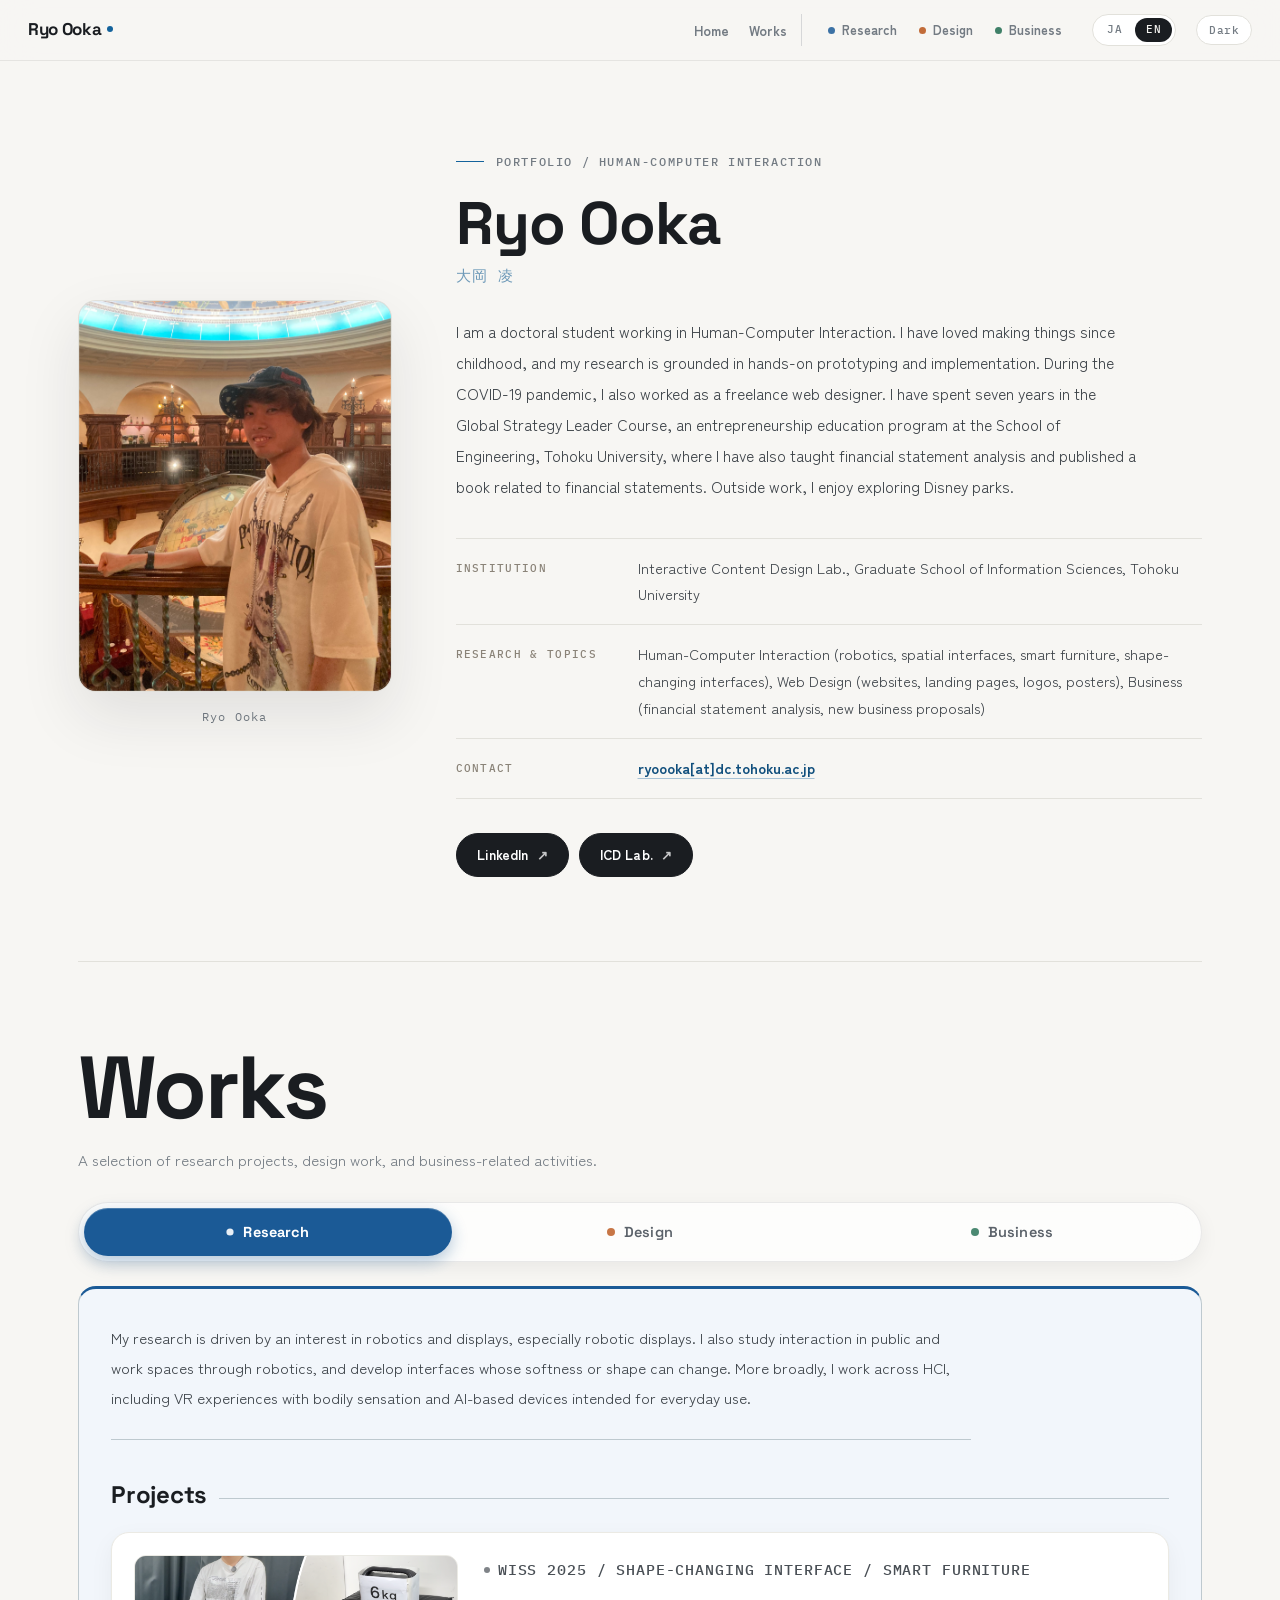
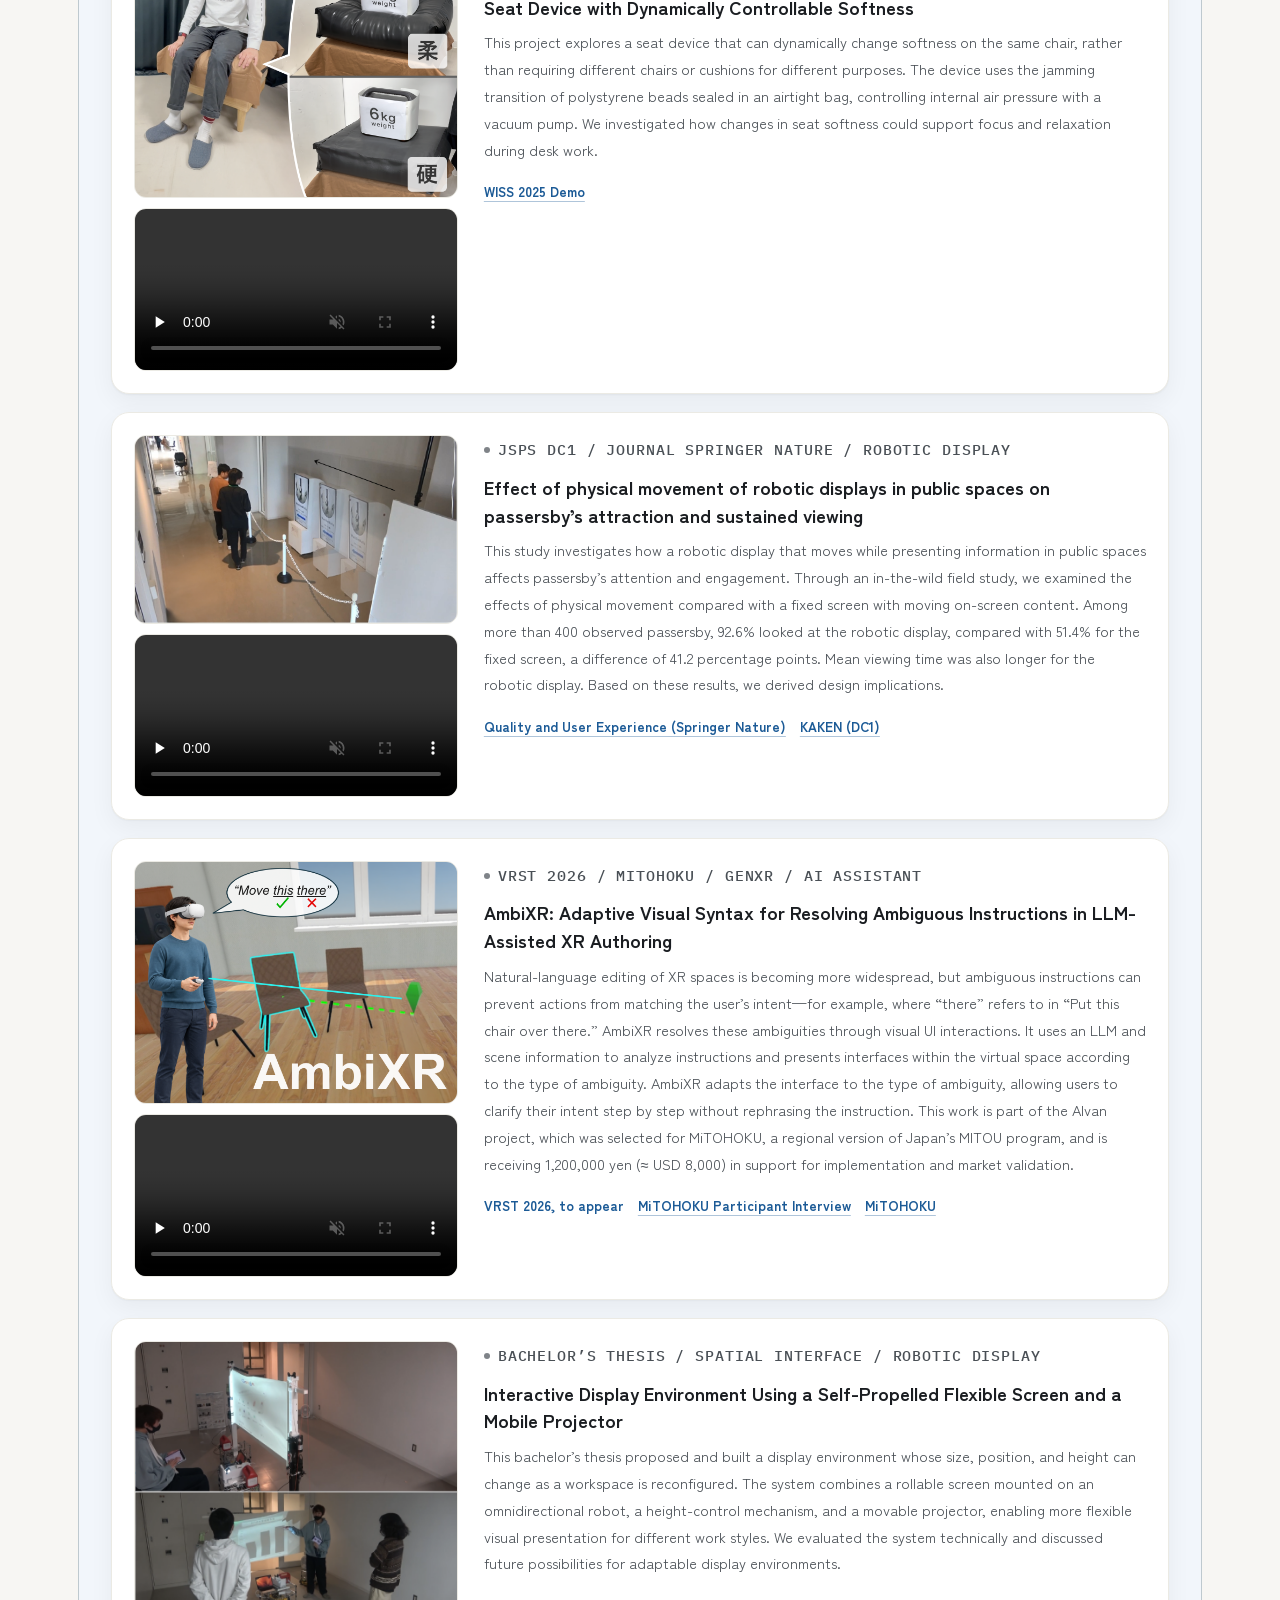
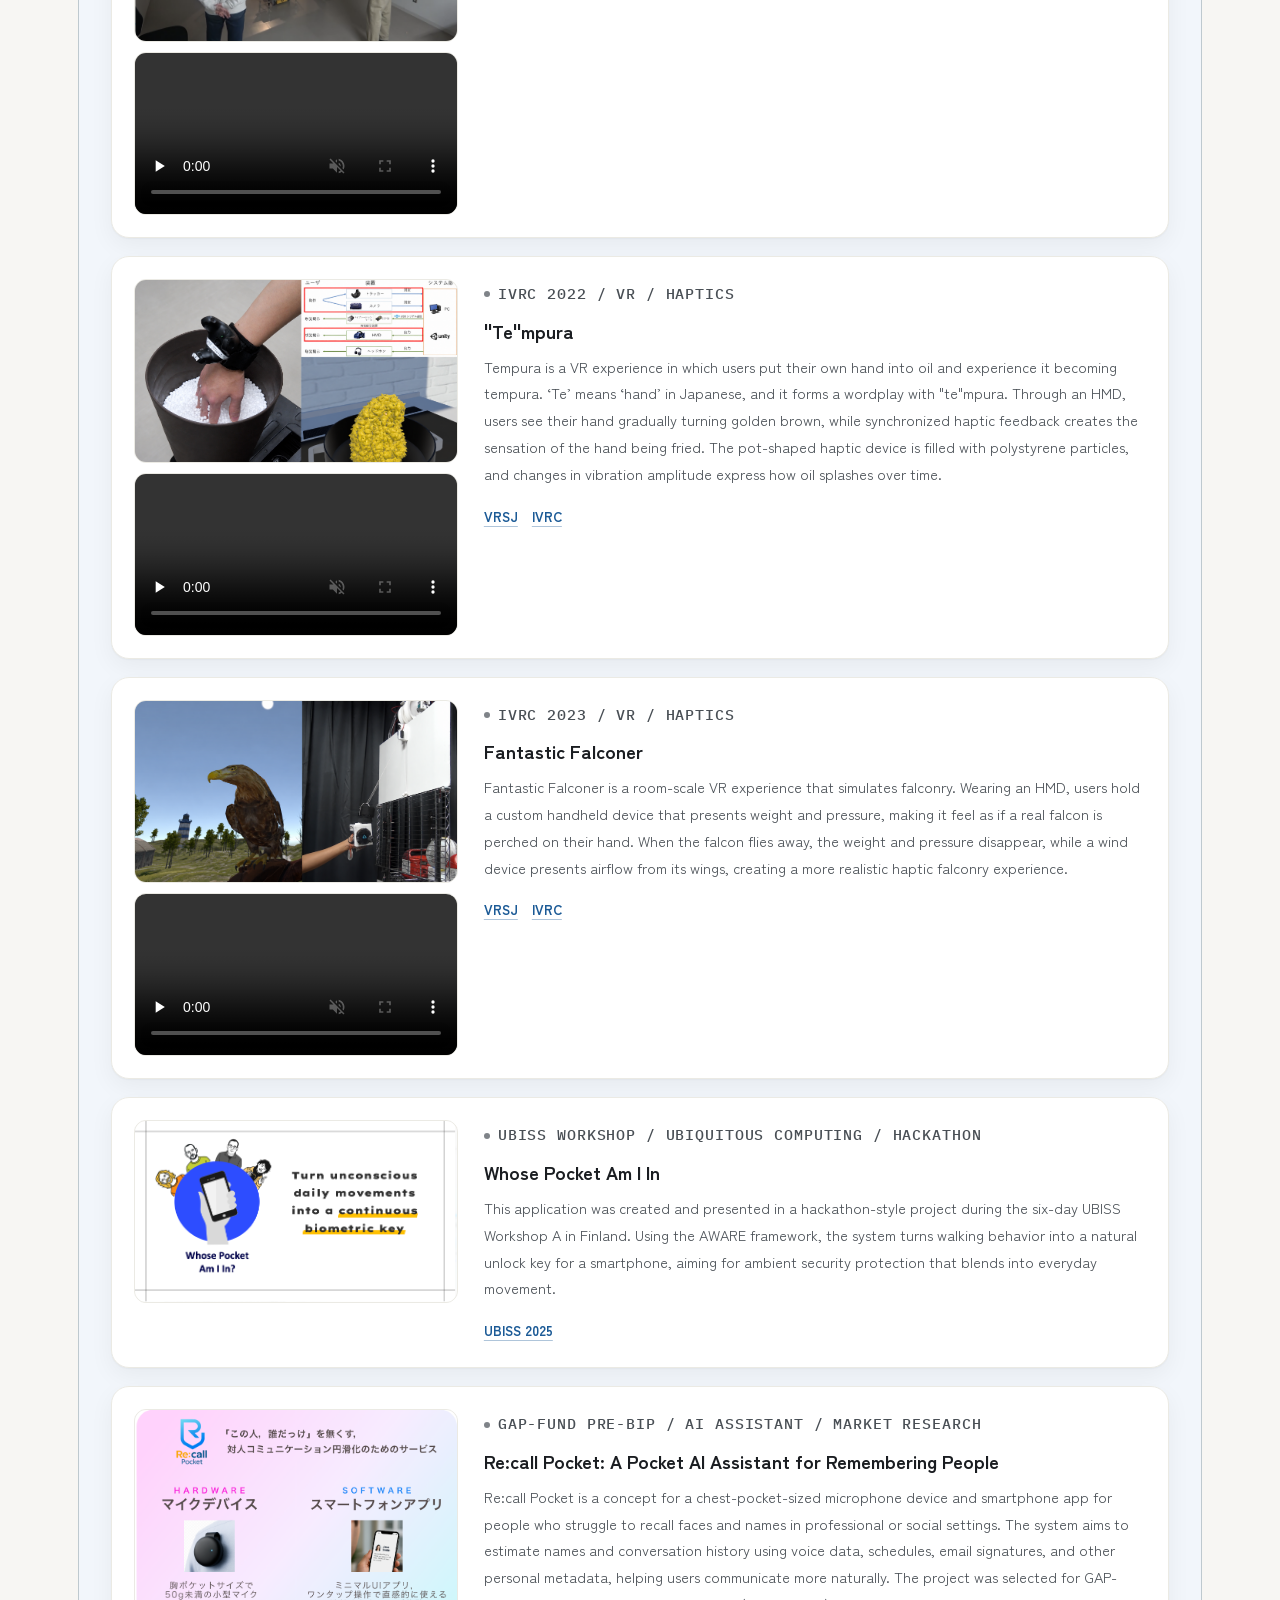
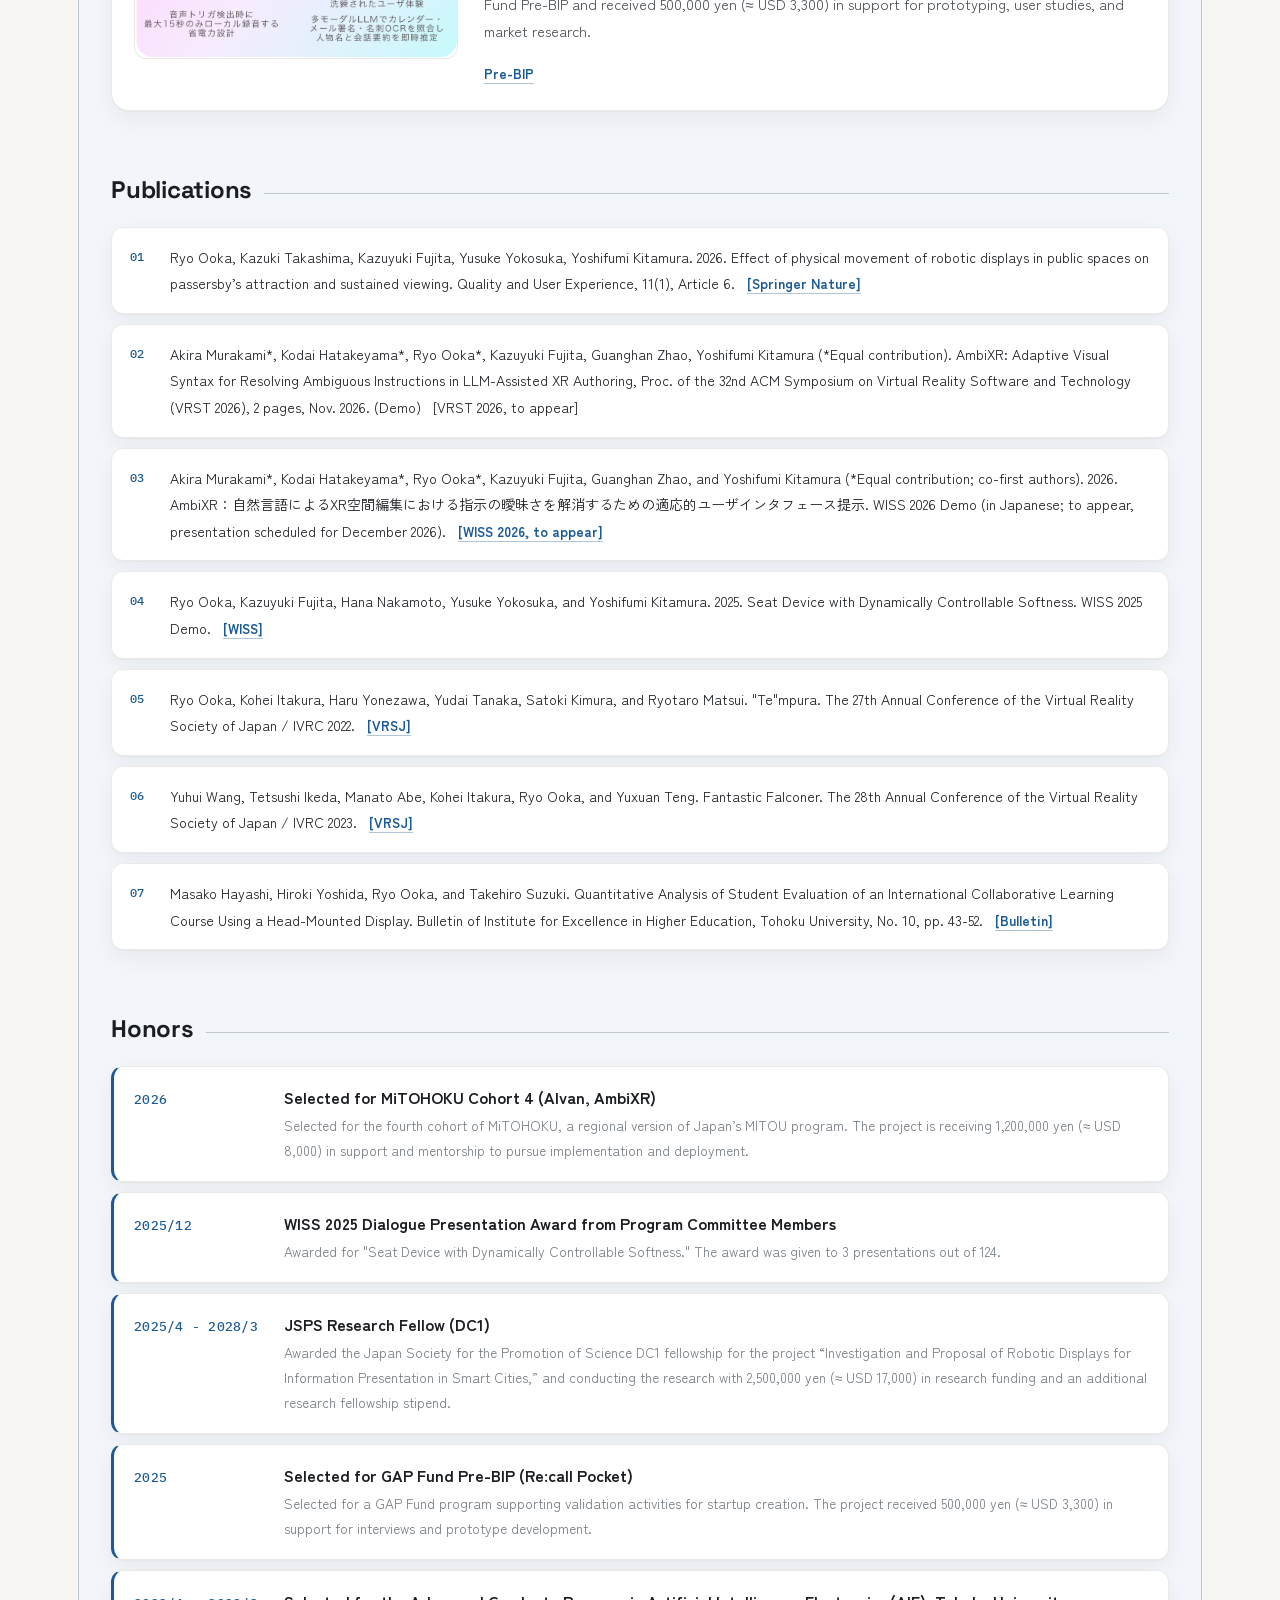
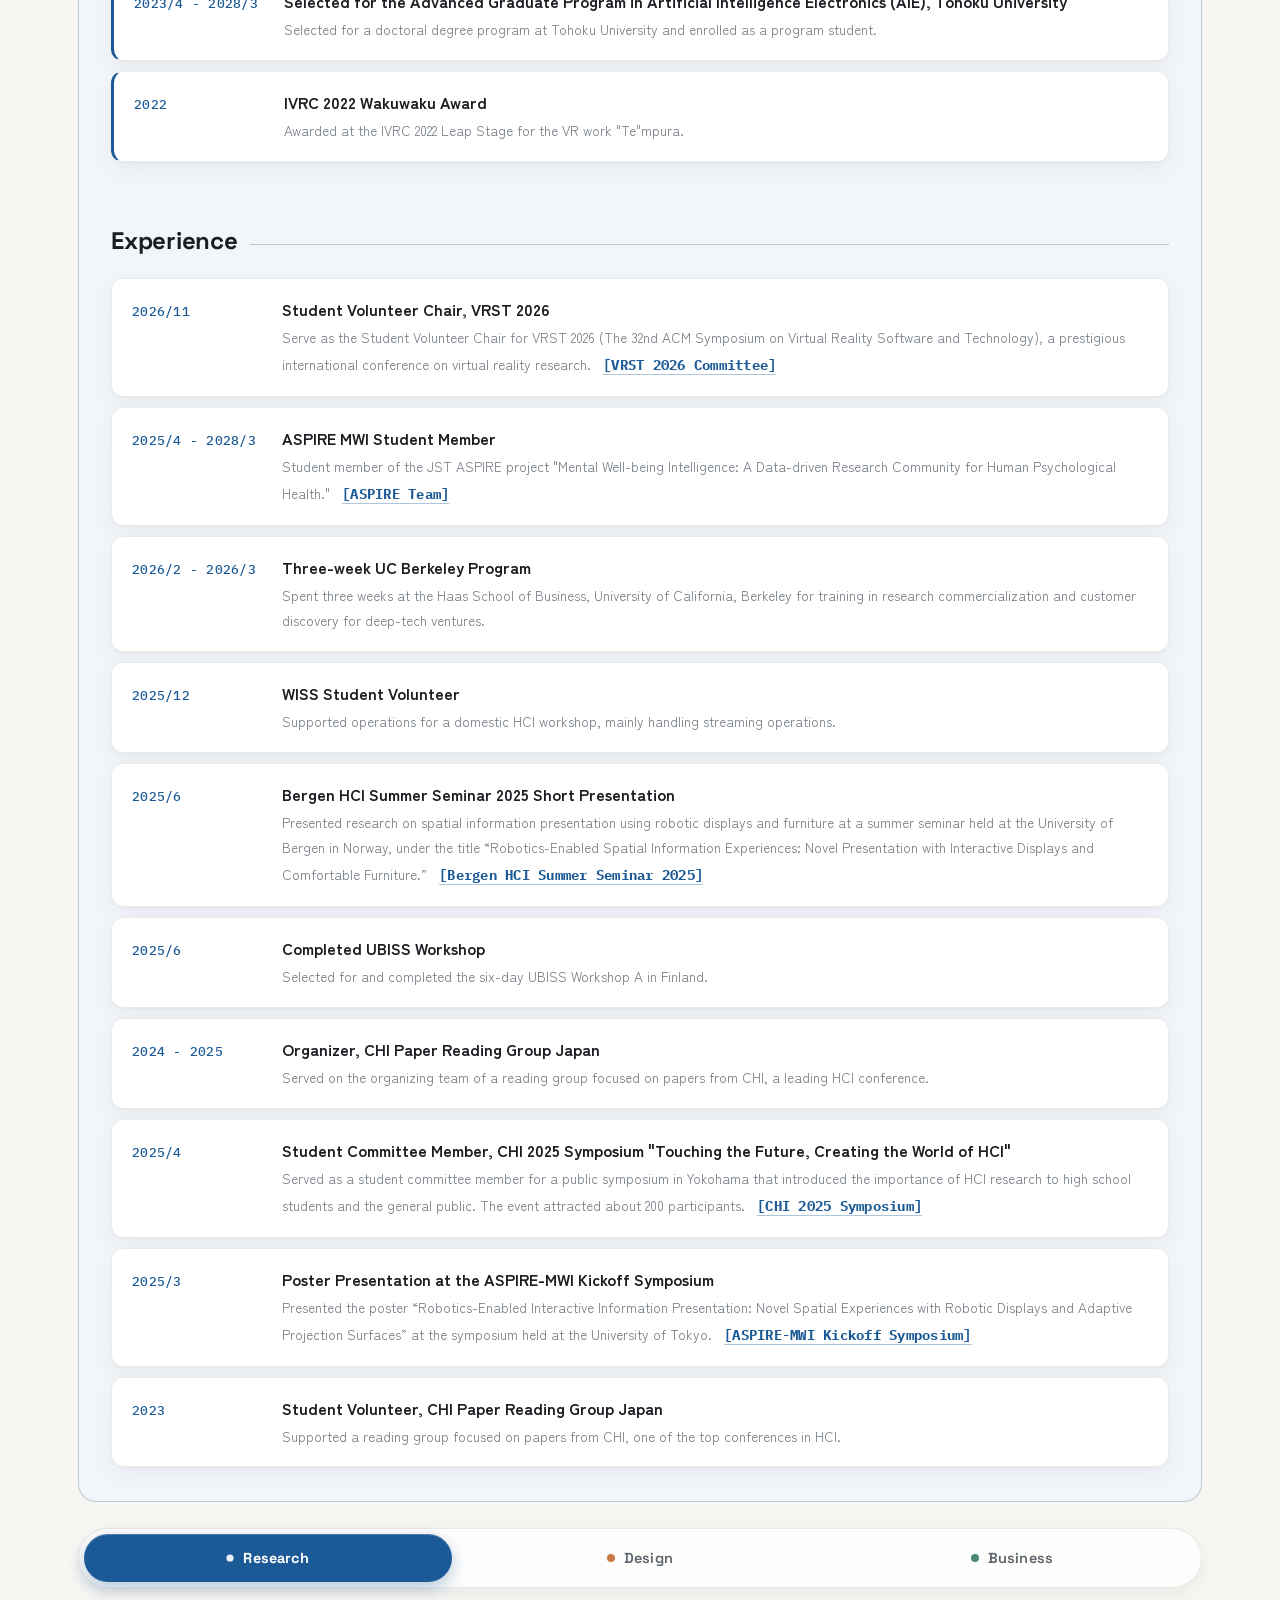
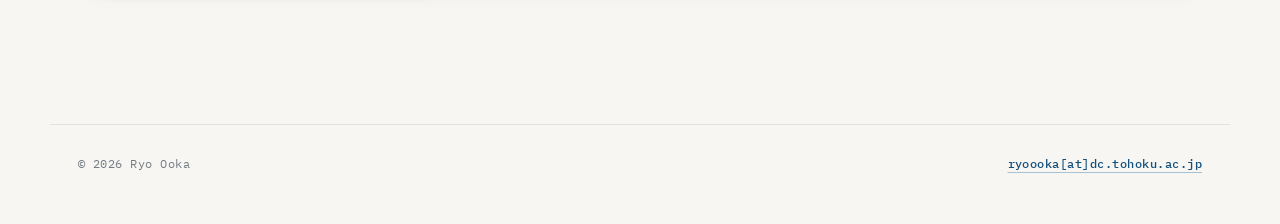
==== commit 52a8f4ea: "add wiss" ====
--- a/en/index.html
+++ b/en/index.html
@@ -2,4 +2,4 @@
 Ryo Ooka
 </p> </aside> <div class="hero-main"> <p class="eyebrow">Portfolio / Human-Computer Interaction</p> <h1>Ryo Ooka</h1> <p class="name-en">大岡 凌</p> <p class="lead">I am a doctoral student working in Human-Computer Interaction. I have loved making things since childhood, and my research is grounded in hands-on prototyping and implementation. During the COVID-19 pandemic, I also worked as a freelance web designer. I have spent seven years in the Global Strategy Leader Course, an entrepreneurship education program at the School of Engineering, Tohoku University, where I have also taught financial statement analysis and published a book related to financial statements. Outside work, I enjoy exploring Disney parks.</p> <dl class="profile-list"> <div> <dt>Institution</dt> <dd>Interactive Content Design Lab., Graduate School of Information Sciences, Tohoku University</dd> </div> <div> <dt>Research & Topics</dt> <dd>Human-Computer Interaction (robotics, spatial interfaces, smart furniture, shape-changing interfaces), Web Design (websites, landing pages, logos, posters), Business (financial statement analysis, new business proposals)</dd> </div> <div> <dt>Contact</dt> <dd> <a href="mailto:ryoooka[at]dc.tohoku.ac.jp">ryoooka[at]dc.tohoku.ac.jp</a> </dd> </div> </dl> <div class="hero-actions"> <a class="button" href="https://www.linkedin.com/in/ryoooka?utm_source=share&#38;utm_campaign=share_via&#38;utm_content=profile&#38;utm_medium=ios_app" target="_blank"> LinkedIn <span class="button-tag">↗</span> </a><a class="button" href="https://www.icd.riec.tohoku.ac.jp/" target="_blank"> ICD Lab. <span class="button-tag">↗</span> </a> </div> </div> </section> <section id="works" class="works section"> <div class="section-heading works-heading"> <p class="eyebrow">Works</p> <h2>Works</h2> <p>
 A selection of research projects, design work, and business-related activities.
-</p> </div> <div class="tab-controls top" data-tab-controls role="tablist" aria-label="Works categories"> <button class="tab-button active research-tab" type="button" data-tab="research" role="tab" id="tab-research-top" aria-controls="research" aria-selected="true">Research</button> <button class="tab-button design-tab" type="button" data-tab="design" role="tab" id="tab-design-top" aria-controls="design" aria-selected="false" tabindex="-1">Design</button> <button class="tab-button business-tab" type="button" data-tab="business" role="tab" id="tab-business-top" aria-controls="business" aria-selected="false" tabindex="-1">Business</button> </div> <div class="tab-panel active theme-research" id="research" role="tabpanel" aria-labelledby="tab-research-top"> <div class="tab-intro"> <p>My research is driven by an interest in robotics and displays, especially robotic displays. I also study interaction in public and work spaces through robotics, and develop interfaces whose softness or shape can change. More broadly, I work across HCI, including VR experiences with bodily sensation and AI-based devices intended for everyday use.</p> </div> <section class="subsection"> <h3>Projects</h3> <div class="feature-list"> <article class="feature-card"> <div class="feature-media"> <img src="/images/research/research-soft-seat.png" alt="Seat Device with Dynamically Controllable Softness teaser" loading="lazy" decoding="async" onerror="this.remove()"> <video controls muted playsinline preload="none" onerror="this.remove()"> <source src="/movies/research-soft-seat.mp4" type="video/mp4"> </video> </div> <div class="feature-content"> <p class="meta">WISS 2025 / Shape-changing Interface / Smart Furniture</p> <h4>Seat Device with Dynamically Controllable Softness</h4> <p>This project explores a seat device that can dynamically change softness on the same chair, rather than requiring different chairs or cushions for different purposes. The device uses the jamming transition of polystyrene beads sealed in an airtight bag, controlling internal air pressure with a vacuum pump. We investigated how changes in seat softness could support focus and relaxation during desk work.</p> <div class="link-row"> <a href="https://www.wiss.org/WISS2025Proceedings/data/demo/1-C15.pdf">WISS 2025 Demo</a> </div> </div> </article><article class="feature-card"> <div class="feature-media"> <img src="/images/research/research-robotic-display.png" alt="Effect of physical movement of robotic displays in public spaces on passersby’s attraction and sustained viewing teaser" loading="lazy" decoding="async" onerror="this.remove()"> <video controls muted playsinline preload="none" onerror="this.remove()"> <source src="/movies/research-robotic-display.mp4" type="video/mp4"> </video> </div> <div class="feature-content"> <p class="meta">JSPS DC1 / Journal Springer Nature / Robotic Display</p> <h4>Effect of physical movement of robotic displays in public spaces on passersby’s attraction and sustained viewing</h4> <p>This study investigates how a robotic display that moves while presenting information in public spaces affects passersby’s attention and engagement. Through an in-the-wild field study, we examined the effects of physical movement compared with a fixed screen with moving on-screen content. Among more than 400 observed passersby, 92.6% looked at the robotic display, compared with 51.4% for the fixed screen, a difference of 41.2 percentage points. Mean viewing time was also longer for the robotic display. Based on these results, we derived design implications.</p> <div class="link-row"> <a href="https://link.springer.com/article/10.1007/s41233-026-00083-y">Quality and User Experience (Springer Nature)</a><a href="https://kaken.nii.ac.jp/ja/grant/KAKENHI-PROJECT-25KJ0551/">KAKEN (DC1)</a> </div> </div> </article><article class="feature-card"> <div class="feature-media"> <img src="/images/research/research-ambixr.png" alt="AmbiXR: Adaptive Visual Syntax for Resolving Ambiguous Instructions in LLM-Assisted XR Authoring teaser" loading="lazy" decoding="async" onerror="this.remove()"> <video controls muted playsinline preload="none" onerror="this.remove()"> <source src="/movies/research-ambixr.mp4" type="video/mp4"> </video> </div> <div class="feature-content"> <p class="meta">VRST 2026 / MiTOHOKU / GenXR / AI assistant</p> <h4>AmbiXR: Adaptive Visual Syntax for Resolving Ambiguous Instructions in LLM-Assisted XR Authoring</h4> <p>Natural-language editing of XR spaces is becoming more widespread, but ambiguous instructions can prevent actions from matching the user’s intent—for example, where “there” refers to in “Put this chair over there.” AmbiXR resolves these ambiguities through visual UI interactions. It uses an LLM and scene information to analyze instructions and presents interfaces within the virtual space according to the type of ambiguity. AmbiXR adapts the interface to the type of ambiguity, allowing users to clarify their intent step by step without rephrasing the instruction. This work is part of the AIvan project, which was selected for MiTOHOKU, a regional version of Japan’s MITOU program, and is receiving 1,200,000 yen (≈ USD 8,000) in support for implementation and market validation.</p> <div class="link-row"> <span>VRST 2026, to appear</span><a href="https://note.com/mitohoku/n/n58b6cfd8f9a9">MiTOHOKU Participant Interview</a><a href="https://mitohoku.jp/">MiTOHOKU</a> </div> </div> </article><article class="feature-card"> <div class="feature-media"> <img src="/images/research/research-flexible-screen.png" alt="Interactive Display Environment Using a Self-Propelled Flexible Screen and a Mobile Projector teaser" loading="lazy" decoding="async" onerror="this.remove()"> <video controls muted playsinline preload="none" onerror="this.remove()"> <source src="/movies/research-flexible-screen.mp4" type="video/mp4"> </video> </div> <div class="feature-content"> <p class="meta">Bachelor’s Thesis / Spatial Interface / Robotic Display</p> <h4>Interactive Display Environment Using a Self-Propelled Flexible Screen and a Mobile Projector</h4> <p>This bachelor’s thesis proposed and built a display environment whose size, position, and height can change as a workspace is reconfigured. The system combines a rollable screen mounted on an omnidirectional robot, a height-control mechanism, and a movable projector, enabling more flexible visual presentation for different work styles. We evaluated the system technically and discussed future possibilities for adaptable display environments.</p> <div class="link-row">  </div> </div> </article><article class="feature-card"> <div class="feature-media"> <img src="/images/research/research-tenpura.png" alt="&#34;Te&#34;mpura teaser" loading="lazy" decoding="async" onerror="this.remove()"> <video controls muted playsinline preload="none" onerror="this.remove()"> <source src="/movies/research-tenpura.mp4" type="video/mp4"> </video> </div> <div class="feature-content"> <p class="meta">IVRC 2022 / VR / Haptics</p> <h4>&quot;Te&quot;mpura</h4> <p>Tempura is a VR experience in which users put their own hand into oil and experience it becoming tempura. ‘Te’ means ‘hand’ in Japanese, and it forms a wordplay with &quot;te&quot;mpura. Through an HMD, users see their hand gradually turning golden brown, while synchronized haptic feedback creates the sensation of the hand being fried. The pot-shaped haptic device is filled with polystyrene particles, and changes in vibration amplitude express how oil splashes over time.</p> <div class="link-row"> <a href="https://conference.vrsj.org/ac2022/program/1A3.html">VRSJ</a><a href="https://ivrc.net/2022/leap/">IVRC</a> </div> </div> </article><article class="feature-card"> <div class="feature-media"> <img src="/images/research/research-takajo.png" alt="Fantastic Falconer teaser" loading="lazy" decoding="async" onerror="this.remove()"> <video controls muted playsinline preload="none" onerror="this.remove()"> <source src="/movies/research-takajo.mp4" type="video/mp4"> </video> </div> <div class="feature-content"> <p class="meta">IVRC 2023 / VR / Haptics</p> <h4>Fantastic Falconer</h4> <p>Fantastic Falconer is a room-scale VR experience that simulates falconry. Wearing an HMD, users hold a custom handheld device that presents weight and pressure, making it feel as if a real falcon is perched on their hand. When the falcon flies away, the weight and pressure disappear, while a wind device presents airflow from its wings, creating a more realistic haptic falconry experience.</p> <div class="link-row"> <a href="https://conference.vrsj.org/ac2023/program/IVRC.html">VRSJ</a><a href="https://ivrc.net/archive/%E3%83%8F%E3%83%A9%E3%82%B7%E3%83%A7%E3%83%BC%E3%81%AA%E9%B7%B9%E5%8C%A02023/">IVRC</a> </div> </div> </article><article class="feature-card"> <div class="feature-media"> <img src="/images/research/research-whose-pocket.png" alt="Whose Pocket Am I In teaser" loading="lazy" decoding="async" onerror="this.remove()">  </div> <div class="feature-content"> <p class="meta">UBISS Workshop / Ubiquitous Computing / Hackathon</p> <h4>Whose Pocket Am I In</h4> <p>This application was created and presented in a hackathon-style project during the six-day UBISS Workshop A in Finland. Using the AWARE framework, the system turns walking behavior into a natural unlock key for a smartphone, aiming for ambient security protection that blends into everyday movement.</p> <div class="link-row"> <a href="https://ubicomp.oulu.fi/UBISS2025">UBISS 2025</a> </div> </div> </article><article class="feature-card"> <div class="feature-media"> <img src="/images/research/research-recall-pocket.png" alt="Re:call Pocket: A Pocket AI Assistant for Remembering People teaser" loading="lazy" decoding="async" onerror="this.remove()">  </div> <div class="feature-content"> <p class="meta">GAP-Fund Pre-BIP / AI Assistant / Market Research</p> <h4>Re:call Pocket: A Pocket AI Assistant for Remembering People</h4> <p>Re:call Pocket is a concept for a chest-pocket-sized microphone device and smartphone app for people who struggle to recall faces and names in professional or social settings. The system aims to estimate names and conversation history using voice data, schedules, email signatures, and other personal metadata, helping users communicate more naturally. The project was selected for GAP-Fund Pre-BIP and received 500,000 yen (≈ USD 3,300) in support for prototyping, user studies, and market research.</p> <div class="link-row"> <a href="https://startup.tohoku.ac.jp/r7-bip-prebip/">Pre-BIP</a> </div> </div> </article> </div> </section> <section class="subsection"> <h3>Publications</h3> <ol class="publication-list"> <li> <span>Ryo Ooka, Kazuki Takashima, Kazuyuki Fujita, Yusuke Yokosuka, Yoshifumi Kitamura. 2026. Effect of physical movement of robotic displays in public spaces on passersby’s attraction and sustained viewing. Quality and User Experience, 11(1), Article 6.</span> <span class="inline-links"> <a href="https://doi.org/10.1007/s41233-026-00083-y">[Springer Nature]</a> </span> </li><li> <span>Akira Murakami*, Kodai Hatakeyama*, Ryo Ooka*, Kazuyuki Fujita, Guanghan Zhao, Yoshifumi Kitamura (*Equal contribution). AmbiXR: Adaptive Visual Syntax for Resolving Ambiguous Instructions in LLM-Assisted XR Authoring, Proc. of the 32nd ACM Symposium on Virtual Reality Software and Technology (VRST 2026), 2 pages, Nov. 2026. (Demo)</span> <span class="inline-links"> <span>[VRST 2026, to appear]</span> </span> </li><li> <span>Ryo Ooka, Kazuyuki Fujita, Hana Nakamoto, Yusuke Yokosuka, and Yoshifumi Kitamura. 2025. Seat Device with Dynamically Controllable Softness. WISS 2025 Demo.</span> <span class="inline-links"> <a href="https://www.wiss.org/WISS2025Proceedings/data/demo/1-C15.pdf">[WISS]</a> </span> </li><li> <span>Ryo Ooka, Kohei Itakura, Haru Yonezawa, Yudai Tanaka, Satoki Kimura, and Ryotaro Matsui. &quot;Te&quot;mpura. The 27th Annual Conference of the Virtual Reality Society of Japan / IVRC 2022.</span> <span class="inline-links"> <a href="https://conference.vrsj.org/ac2022/program/1A3.html">[VRSJ]</a> </span> </li><li> <span>Yuhui Wang, Tetsushi Ikeda, Manato Abe, Kohei Itakura, Ryo Ooka, and Yuxuan Teng. Fantastic Falconer. The 28th Annual Conference of the Virtual Reality Society of Japan / IVRC 2023.</span> <span class="inline-links"> <a href="https://conference.vrsj.org/ac2023/program/doc/IVRC-09.pdf">[VRSJ]</a> </span> </li><li> <span>Masako Hayashi, Hiroki Yoshida, Ryo Ooka, and Takehiro Suzuki. Quantitative Analysis of Student Evaluation of an International Collaborative Learning Course Using a Head-Mounted Display. Bulletin of Institute for Excellence in Higher Education, Tohoku University, No. 10, pp. 43-52.</span> <span class="inline-links"> <a href="https://www.ihe.tohoku.ac.jp/wp-content/uploads/2025/07/bulletin_2024.pdf#page=47">[Bulletin]</a> </span> </li> </ol> </section> <section class="subsection"> <h3>Honors</h3> <div class="award-list"> <article> <span>2026</span> <div> <h4>Selected for MiTOHOKU Cohort 4 (AIvan, AmbiXR)</h4> <p>Selected for the fourth cohort of MiTOHOKU, a regional version of Japan’s MITOU program. The project is receiving 1,200,000 yen (≈ USD 8,000) in support and mentorship to pursue implementation and deployment.</p>  </div> </article><article> <span>2025/12</span> <div> <h4>WISS 2025 Dialogue Presentation Award from Program Committee Members</h4> <p>Awarded for &quot;Seat Device with Dynamically Controllable Softness.&quot; The award was given to 3 presentations out of 124.</p>  </div> </article><article> <span>2025/4 - 2028/3</span> <div> <h4>JSPS Research Fellow (DC1)</h4> <p>Awarded the Japan Society for the Promotion of Science DC1 fellowship for the project “Investigation and Proposal of Robotic Displays for Information Presentation in Smart Cities,” and conducting the research with 2,500,000 yen (≈ USD 17,000) in research funding and an additional research fellowship stipend.</p>  </div> </article><article> <span>2025</span> <div> <h4>Selected for GAP Fund Pre-BIP (Re:call Pocket)</h4> <p>Selected for a GAP Fund program supporting validation activities for startup creation. The project received 500,000 yen (≈ USD 3,300) in support for interviews and prototype development.</p>  </div> </article><article> <span>2023/4 - 2028/3</span> <div> <h4>Selected for the Advanced Graduate Program in Artificial Intelligence Electronics (AIE), Tohoku University</h4> <p>Selected for a doctoral degree program at Tohoku University and enrolled as a program student.</p>  </div> </article><article> <span>2022</span> <div> <h4>IVRC 2022 Wakuwaku Award</h4> <p>Awarded at the IVRC 2022 Leap Stage for the VR work &quot;Te&quot;mpura.</p>  </div> </article> </div> </section> <section class="subsection"> <h3>Experience</h3> <div class="compact-list"> <article> <span>2026/11</span> <div> <h4>Student Volunteer Chair, VRST 2026</h4> <p> Serve as the Student Volunteer Chair for VRST 2026 (The 32nd ACM Symposium on Virtual Reality Software and Technology), a prestigious international conference on virtual reality research. <span class="inline-links"> <a href="https://vrst.acm.org/vrst2026/committee/" target="_blank">[VRST 2026 Committee]</a> </span> </p> </div> </article><article> <span>2025/4 - 2028/3</span> <div> <h4>ASPIRE MWI Student Member</h4> <p> Student member of the JST ASPIRE project &quot;Mental Well-being Intelligence: A Data-driven Research Community for Human Psychological Health.&quot; <span class="inline-links"> <a href="https://aspire-mwi.org/team/" target="_blank">[ASPIRE Team]</a> </span> </p> </div> </article><article> <span>2026/2 - 2026/3</span> <div> <h4>Three-week UC Berkeley Program</h4> <p> Spent three weeks at the Haas School of Business, University of California, Berkeley for training in research commercialization and customer discovery for deep-tech ventures.  </p> </div> </article><article> <span>2025/12</span> <div> <h4>WISS Student Volunteer</h4> <p> Supported operations for a domestic HCI workshop, mainly handling streaming operations.  </p> </div> </article><article> <span>2025/6</span> <div> <h4>Bergen HCI Summer Seminar 2025 Short Presentation</h4> <p> Presented research on spatial information presentation using robotic displays and furniture at a summer seminar held at the University of Bergen in Norway, under the title “Robotics-Enabled Spatial Information Experiences: Novel Presentation with Interactive Displays and Comfortable Furniture.” <span class="inline-links"> <a href="https://mediafutures.no/event/bergen-hci-summer-seminar-2025-visit-from-tohoku-university/" target="_blank">[Bergen HCI Summer Seminar 2025]</a> </span> </p> </div> </article><article> <span>2025/6</span> <div> <h4>Completed UBISS Workshop</h4> <p> Selected for and completed the six-day UBISS Workshop A in Finland.  </p> </div> </article><article> <span>2024 - 2025</span> <div> <h4>Organizer, CHI Paper Reading Group Japan</h4> <p> Served on the organizing team of a reading group focused on papers from CHI, a leading HCI conference.  </p> </div> </article><article> <span>2025/4</span> <div> <h4>Student Committee Member, CHI 2025 Symposium &quot;Touching the Future, Creating the World of HCI&quot;</h4> <p> Served as a student committee member for a public symposium in Yokohama that introduced the importance of HCI research to high school students and the general public. The event attracted about 200 participants. <span class="inline-links"> <a href="https://sigchi.jp/symposium/chi2025_symposium/" target="_blank">[CHI 2025 Symposium]</a> </span> </p> </div> </article><article> <span>2025/3</span> <div> <h4>Poster Presentation at the ASPIRE-MWI Kickoff Symposium</h4> <p> Presented the poster “Robotics-Enabled Interactive Information Presentation: Novel Spatial Experiences with Robotic Displays and Adaptive Projection Surfaces” at the symposium held at the University of Tokyo. <span class="inline-links"> <a href="https://aspire-mwi.org/aspire-mwi-kickoff-symposium-at-the-university-of-tokyo/" target="_blank">[ASPIRE-MWI Kickoff Symposium]</a> </span> </p> </div> </article><article> <span>2023</span> <div> <h4>Student Volunteer, CHI Paper Reading Group Japan</h4> <p> Supported a reading group focused on papers from CHI, one of the top conferences in HCI.  </p> </div> </article> </div> </section> </div> <div class="tab-panel theme-design" id="design" role="tabpanel" aria-labelledby="tab-design-top"> <div class="tab-intro"> <p>Building on my web development skills, I have worked as a freelance web designer since the COVID-19 pandemic, handling projects from visual design through implementation. My work includes websites, logos, and presentation materials, with an emphasis on connecting information structure and visual expression. I also draw on my interests in business and marketing to design event experiences and products.</p> </div> <section class="subsection"> <h3>Topics</h3> <div class="feature-list"> <article class="feature-card"> <div class="feature-media"> <img src="/images/design/design-ccontents-cording.png" alt="Practical Coding Content for Freelance Coders teaser" loading="lazy" decoding="async" onerror="this.remove()"> </div> <div class="feature-content"> <p class="meta">Web Design / Contents / Marketing</p> <h4>Practical Coding Content for Freelance Coders</h4> <p>I sold educational content for early-career freelance coders. The project addressed the problem that beginners often have few portfolio-ready works, making it difficult to turn learning and experience into client acquisition. I designed web design content that could be used as portfolio work, built repeat-sales channels through social media marketing and LINE (Japanese SNS) Business accounts, and operated a Slack-based community.</p> <div class="link-row">  </div> </div> </article><article class="feature-card"> <div class="feature-media"> <img src="/images/design/design-chi-symposium.jpg" alt="CHI 2025 Symposium teaser" loading="lazy" decoding="async" onerror="this.remove()"> </div> <div class="feature-content"> <p class="meta">Web Design / Event Website</p> <h4>CHI 2025 Symposium</h4> <p>When CHI was held in Yokohama, Japan, this symposium introduced the importance of HCI research to high school students and the general public. As a student committee member for the event, which attracted about 200 participants, I handled the overall design, including posters distributed in Yokohama, the website, wayfinding signs, slides, and armbands. I designed the information structure, visibility, promotional flow, and the overall visitor experience.</p> <div class="link-row"> <a href="https://sigchi.jp/symposium/chi2025_symposium/" target="_blank">Website</a> </div> </div> </article> </div> </section> <section class="subsection"> <h3>Works</h3> <div class="work-grid"> <article class="work-card"> <img src="/images/design/design-chatRuna.png" alt="Logo and Banner Design for Chat Runa image" loading="lazy" decoding="async" onerror="this.remove()"> <div> <h4>Logo and Banner Design for Chat Runa</h4> <p></p> </div> </article><article class="work-card"> <img src="/images/design/design-banner_sun.png" alt="Sunflower Festival Banner image" loading="lazy" decoding="async" onerror="this.remove()"> <div> <h4>Sunflower Festival Banner</h4> <p></p> </div> </article><article class="work-card"> <img src="/images/design/design-goods-fest.png" alt="Tohoku University Festival 2020 Goods Design: Sticky Notes image" loading="lazy" decoding="async" onerror="this.remove()"> <div> <h4>Tohoku University Festival 2020 Goods Design: Sticky Notes</h4> <p></p> </div> </article><article class="work-card"> <img src="/images/design/design-goods-coaster.jpg" alt="Goods Design: Coaster image" loading="lazy" decoding="async" onerror="this.remove()"> <div> <h4>Goods Design: Coaster</h4> <p></p> </div> </article><article class="work-card"> <img src="/images/design/design-hp-prefumo.png" alt="Website Design image" loading="lazy" decoding="async" onerror="this.remove()"> <div> <h4>Website Design</h4> <p></p> </div> </article><article class="work-card"> <img src="/images/design/design-hp-hotel.png" alt="Website Design image" loading="lazy" decoding="async" onerror="this.remove()"> <div> <h4>Website Design</h4> <p></p> </div> </article><article class="work-card"> <img src="/images/design/design-radio-banner.png" alt="Radio Promotion Banner image" loading="lazy" decoding="async" onerror="this.remove()"> <div> <h4>Radio Promotion Banner</h4> <p></p> </div> </article><article class="work-card"> <img src="/images/design/design-radio-logo.png" alt="Radio Logo Design image" loading="lazy" decoding="async" onerror="this.remove()"> <div> <h4>Radio Logo Design</h4> <p></p> </div> </article><article class="work-card"> <img src="/images/design/design-hp-cafe.png" alt="Website Design image" loading="lazy" decoding="async" onerror="this.remove()"> <div> <h4>Website Design</h4> <p></p> </div> </article><article class="work-card"> <img src="/images/design/design-lp-veg.png" alt="Landing Page Design image" loading="lazy" decoding="async" onerror="this.remove()"> <div> <h4>Landing Page Design</h4> <p></p> </div> </article> </div> </section> </div> <div class="tab-panel theme-business" id="business" role="tabpanel" aria-labelledby="tab-business-top"> <div class="tab-intro"> <p>Since my first undergraduate year, I have participated in the Global Strategy Leader Course at the School of Engineering, Tohoku University, where students analyze real companies through financial statements and propose new businesses. I have presented business proposals to executives at major companies and co-authored a book that documents the program methods and activities. Recently, my focus has shifted toward research commercialization, customer discovery, and venture exploration.</p> </div> <section class="subsection"> <h3>Topics</h3> <div class="feature-list"> <article class="feature-card"> <div class="feature-media"> <img src="/images/business/business-gsc-logo.png" alt="Global Strategy Leader Course teaser" loading="lazy" decoding="async" onerror="this.remove()"> </div> <div class="feature-content"> <p class="meta">Business / Strategy / Global Program</p> <h4>Global Strategy Leader Course</h4> <p>This is an extracurricular Saturday course organized by the School of Engineering, Tohoku University. I have participated continuously for seven years since my first undergraduate year in 2019. In the course, students read public materials such as financial statements and shareholder meeting documents, then propose innovative new businesses. The annual prompt is intentionally ambitious and open-ended, such as &quot;Propose a strategy for SoftBank to surpass Amazon in business scale.&quot; Students use financial indicators to develop and present persuasive, feasible proposals that respond to such prompts.</p> <div class="link-row"> <a href="http://www.iee.eng.tohoku.ac.jp/lecture/intl.html">Global Strategy Leader Course, Tohoku University</a> </div> </div> </article><article class="feature-card"> <div class="feature-media"> <img src="/images/business/business-book.png" alt="Book Publication on New Business Proposals teaser" loading="lazy" decoding="async" onerror="this.remove()"> </div> <div class="feature-content"> <p class="meta">Book / Publishing</p> <h4>Book Publication on New Business Proposals</h4> <p>I served as a lead author for &quot;Beyond GAFAM: Innovative Business Proposals by Students: From Financial Statement Basics to Boardroom Proposals,&quot; a book that brings together the methods and activities of the Global Strategy Leader Course, which has taught business and strategy skills at Tohoku University for ten years. The book teaches practical skills for collecting data, analyzing it, and presenting persuasive proposals, with the goal of developing the ability to create innovation. Based on the 2023 prompt, &quot;Propose a business through which AEON (a major Japanese retail company) can surpass Amazon,&quot; the book covers financial statements, qualitative analysis, design thinking, and other skills essential to business proposals.</p> <div class="link-row"> <a href="https://amzn.asia/d/0i1VFuc9">Amazon</a><a href="https://ndlsearch.ndl.go.jp/books/R100000002-I033846200">National Diet Library</a> </div> </div> </article><article class="feature-card"> <div class="feature-media"> <img src="/images/business/business-aivan.png" alt="AIvan: Development and Market Validation of a Vibe Coding Tool for Conversational Generation, Modification, and Sharing of XR/AR Applications from Natural Language (Selected for MiTOHOKU Cohort 4) teaser" loading="lazy" decoding="async" onerror="this.remove()"> </div> <div class="feature-content"> <p class="meta">MiTOHOKU</p> <h4>AIvan: Development and Market Validation of a Vibe Coding Tool for Conversational Generation, Modification, and Sharing of XR/AR Applications from Natural Language (Selected for MiTOHOKU Cohort 4)</h4> <p>Developing XR applications requires time-consuming proof-of-concept work and depends heavily on specialized talent. AIvan is a Vibe Coding tool that enables users to generate, modify, and share XR and AR applications conversationally through natural language, with the goal of allowing non-specialists to participate in early-stage exploration. The initial target customers are XR content studios, advertising and event companies, and digital transformation divisions. The short-term business model focuses on PoC support, with SaaS monetization planned for the medium term. The project was selected for the MiTOHOKU program and is receiving 1,200,000 yen (≈ USD 8,000) in support for MVP development and market validation. An interview about this project was also published on the MiTOHOKU Program’s official note account.</p> <div class="link-row"> <a href="https://note.com/mitohoku/n/n58b6cfd8f9a9">Project Interview</a><a href="https://mitohoku.jp/">MiTOHOKU</a> </div> </div> </article><article class="feature-card"> <div class="feature-media"> <img src="/images/business/business-recall-pocket.png" alt="Re:call Pocket: Design and Market Research for a Pocket AI Assistant That Helps Users Remember People (Selected for GAP Fund Pre-BIP) teaser" loading="lazy" decoding="async" onerror="this.remove()"> </div> <div class="feature-content"> <p class="meta">GAP Fund</p> <h4>Re:call Pocket: Design and Market Research for a Pocket AI Assistant That Helps Users Remember People (Selected for GAP Fund Pre-BIP)</h4> <p>This project designs and studies the market for Re:call Pocket, a chest-pocket-sized microphone device and smartphone app for people who struggle to remember faces and names in professional and social settings. The project was selected for a GAP Fund supporting research commercialization and received 500,000 yen (≈ USD 3,300) in funding for one year. The device aims to support natural communication by estimating names and conversation history from voice data, schedules, email signatures, and other personal metadata.</p> <div class="link-row">  </div> </div> </article><article class="feature-card"> <div class="feature-media"> <img src="/images/business/business-omnicushion.png" alt="Implementation and Market Validation of a Cushion Whose Softness Changes According to the Task (Selected Theme for the MASP Three-week Overseas Training Program for Graduate Students Aiming to Start Companies) teaser" loading="lazy" decoding="async" onerror="this.remove()"> </div> <div class="feature-content"> <p class="meta">Global Program / Seeds</p> <h4>Implementation and Market Validation of a Cushion Whose Softness Changes According to the Task (Selected Theme for the MASP Three-week Overseas Training Program for Graduate Students Aiming to Start Companies)</h4> <p>I was selected for a three-week overseas training program organized by the School of Engineering and the Entrepreneurship Education Division at Tohoku University for graduate students seriously aiming to start companies. From February 2026, I was sent for three weeks to the Haas School of Business, University of California, Berkeley. While receiving design-thinking-based entrepreneurship education, I conducted customer interviews, explored needs, and tested business model canvas hypotheses.</p> <div class="link-row"> <a href="https://adjoining-tempo-834.notion.site/Special-Program-for-Excellent-PhD-Students-26b654b459d880a7b1b5e551bf9ab410">Special Program for Excellent PhD Students (MASP)</a> </div> </div> </article><article class="feature-card"> <div class="feature-media"> <img src="/images/business/business-lecture.png" alt="Financial Statement Lectures for the Global Strategy Leader Course teaser" loading="lazy" decoding="async" onerror="this.remove()"> </div> <div class="feature-content"> <p class="meta">Lecture / Business / Strategy</p> <h4>Financial Statement Lectures for the Global Strategy Leader Course</h4> <p>In the 2021 Global Strategy Leader Course, I designed nine hours of lectures for about 40 students, including lectures, exercises, and applied problems. The materials mainly covered the income statement and balance sheet, and I also created a three-hour comprehensive exercise using Apple as the target company.</p> <div class="link-row">  </div> </div> </article><article class="feature-card"> <div class="feature-media"> <img src="/images/business/business-poster.png" alt="Poster Presentation: Activities of the Global Strategy Leader Course at Tohoku University teaser" loading="lazy" decoding="async" onerror="this.remove()"> </div> <div class="feature-content"> <p class="meta">Poster / Business / Strategy</p> <h4>Poster Presentation: Activities of the Global Strategy Leader Course at Tohoku University</h4> <p>I gave a poster presentation introducing the entrepreneurship education activities of the Global Strategy Leader Course at Tohoku University. The presentation aimed to build relationships with entrepreneurs and researchers in business and management inside and outside Japan.</p> <div class="link-row">  </div> </div> </article><article class="feature-card"> <div class="feature-media"> <img src="/images/business/business-antlers.png" alt="Business Proposal for Kashima Antlers teaser" loading="lazy" decoding="async" onerror="this.remove()"> </div> <div class="feature-content"> <p class="meta">Business Presentation</p> <h4>Business Proposal for Kashima Antlers</h4> <p>As Kashima Antlers planned a new stadium, I developed a business proposal based on the idea of creating additional value for the stadium that would also contribute to the Rokko region of Ibaraki Prefecture, where the stadium is located. I visited the region, exchanged opinions with executives of Kashima Antlers FC, and met with the mayor of Namegata, one of the cities in the region. Two months later, I presented and discussed the proposal with Kashima Antlers FC executives and the chairperson of Mercari, which holds management rights.</p> <div class="link-row">  </div> </div> </article><article class="feature-card"> <div class="feature-media"> <img src="/images/business/business-radio.png" alt="Personality for a Presentation-style Variety Radio Program teaser" loading="lazy" decoding="async" onerror="this.remove()"> </div> <div class="feature-content"> <p class="meta">Business / Strategy / Global Program</p> <h4>Personality for a Presentation-style Variety Radio Program</h4> <p>I served as one of the personalities for &quot;Konya mo Show-kai Shite Ii Desu ka (May I introduce it again tonight?),&quot; a radio series that invites students at Tohoku University who are doing interesting activities and introduces them through presentation-style conversations.</p> <div class="link-row"> <a href="https://stand.fm/channels/62dd03e873ef6bc2496e5b66">stand.fm</a> </div> </div> </article> </div> </section> <section class="subsection"> <h3>Works</h3> <div class="work-grid"> <article class="work-card"> <img src="/images/business/business-grand2024.png" alt="2024 Final Presentation: Fuji Water image" loading="lazy" decoding="async" onerror="this.remove()"> <div> <h4>2024 Final Presentation: Fuji Water</h4> <p>Final presentation for the 2024 Global Strategy Leader Course prompt: &quot;Propose a business through which Fujifilm can surpass Apple.&quot; To reduce cost ratios, I proposed a business for Fujifilm&#39;s high-margin cosmetics segment that leverages the company&#39;s extensive patent portfolio.</p> </div> </article><article class="work-card"> <img src="/images/business/business-grand2023.png" alt="2023 Final Presentation: Carvify image" loading="lazy" decoding="async" onerror="this.remove()"> <div> <h4>2023 Final Presentation: Carvify</h4> <p>Final presentation for the 2023 Global Strategy Leader Course intermediate course prompt: &quot;Propose Honda&#39;s next unique strategy, different from Tesla and Volkswagen.&quot; I proposed a platform business for 3D-printed automobiles that uses Honda&#39;s engine technology.</p> </div> </article><article class="work-card"> <img src="/images/business/business-lecture-pre2023.png" alt="2023 Introductory Lecture image" loading="lazy" decoding="async" onerror="this.remove()"> <div> <h4>2023 Introductory Lecture</h4> <p>A two-hour introductory lecture for the Global Strategy Leader Course, designed to teach what participants would learn and why financial statements matter through exercises. The content was later included in Chapter 1 of the book &quot;Beyond GAFAM: Innovative Business Proposals by Students.&quot;</p> </div> </article><article class="work-card"> <img src="/images/business/business-grand2022.png" alt="2022 Final Presentation: Next Frontier (Date-mono Award) image" loading="lazy" decoding="async" onerror="this.remove()"> <div> <h4>2022 Final Presentation: Next Frontier (Date-mono Award)</h4> <p>Final presentation for the 2022 Global Strategy Leader Course prompt: &quot;Using the rise and fall of leading S&amp;P 500 companies and their financial statements, and considering international affairs, propose a new business that can become a cornerstone of Japan&#39;s revival.&quot; Focusing on the VR market, which was beginning to plateau as a hardware market, I proposed a package of more practical electronic devices and a related platform.</p> </div> </article><article class="work-card"> <img src="/images/business/business-grand2021.png" alt="2021 Final Presentation: Smart Vision (Grand Prize) image" loading="lazy" decoding="async" onerror="this.remove()"> <div> <h4>2021 Final Presentation: Smart Vision (Grand Prize)</h4> <p>Final presentation for the 2021 Global Strategy Leader Course prompt: &quot;Consider the ideal future in 2050 and propose a new business with the potential to reach a market capitalization of 100 trillion yen (≈ USD 660 billion) in order to change Japan&#39;s direction.&quot; I proposed contact lens AR devices, backcast from a future vision, to BALMUDA, whose technology and vision were the strongest fit. I received the grand prize, awarded to one person among about 30 participants that year.</p> </div> </article><article class="work-card"> <img src="/images/business/business-travel.png" alt="Business Proposal for an Apparel Company image" loading="lazy" decoding="async" onerror="this.remove()"> <div> <h4>Business Proposal for an Apparel Company</h4> <p>I proposed a travel clothing rental business as a sustainable new business that could compete globally in the apparel industry. I presented the proposal to executives of a major apparel company. Further details are confidential.</p> </div> </article> </div> </section> <section class="subsection"> <h3>Publications</h3> <ol class="publication-list"> <li> <span>Ryo Ooka, Ryota Koda, Kohei Maruyama, Wataru Honda, Hiro Kobayashi, Sota Yoshimoto, Kiiko Aiba, Atsushi Aoyama, Tomohiro Suzuki, and Kenya Kamei. Beyond GAFAM: Innovative Business Proposals by Students: From Financial Statement Basics to Boardroom Proposals. Published through Amazon, November 2024.</span> <span class="inline-links">  </span> </li><li> <span>Ryo Ooka, Ryota Koda, Yuto Kenchi, and Kohei Maruyama. Activities of the Global Strategy Leader Course at Tohoku University. Poster presentation, Hyper Interdisciplinary Conference 2024 Tokyo/Kanto Forum, March 8-9, 2024.</span> <span class="inline-links">  </span> </li><li> <span>Ryo Ooka, Yuhui WANG, and Yoshifumi Kitamura. Re:call Pocket: Design, Development, and Customer Discovery for a Pocket AI Assistant that Helps Users Remember People. GAP Fund Pre-BIP, Tohoku University Startup Business Incubation Center, July 2025 - March 2026.</span> <span class="inline-links">  </span> </li> </ol> </section> <section class="subsection"> <h3>Honors</h3> <div class="award-list"> <article> <span>2026</span> <div> <h4>Selected for MiTOHOKU Cohort 4 (AIvan)</h4> <p>Selected for the fourth cohort of MiTOHOKU, a regional version of Japan’s MITOU program. The project is receiving 1,200,000 yen (≈ USD 8,000) in support and mentorship to pursue implementation and deployment.</p> </div> </article><article> <span>2026/2 - 2026/3</span> <div> <h4>Selected for the MASP Three-week Overseas Training Program for Graduate Students Aiming to Start Companies (Three-week UC Berkeley Program)</h4> <p>Spent three weeks at the Haas School of Business, University of California, Berkeley for training in research commercialization and customer discovery for deep-tech ventures.</p> </div> </article><article> <span>2025</span> <div> <h4>Selected for GAP Fund Pre-BIP (Re:call Pocket)</h4> <p>Selected for a GAP Fund program supporting validation activities for startup creation. The project received 500,000 yen (≈ USD 3,300) in support for interviews and prototype development.</p> </div> </article><article> <span>2024</span> <div> <h4>Open Badge: Global Strategy Course Essential Level</h4> <p></p> </div> </article><article> <span>2022</span> <div> <h4>Date-mono Award, Global Strategy Leader Course</h4> <p></p> </div> </article><article> <span>2021</span> <div> <h4>Grand Prize, Global Strategy Leader Course</h4> <p></p> </div> </article><article> <span>2020</span> <div> <h4>Tohoku University School of Engineering Global Engineering Encouragement Award</h4> <p></p> </div> </article> </div> </section> </div> <div class="tab-controls bottom" data-tab-controls role="tablist" aria-label="Works categories (bottom)"> <button class="tab-button active research-tab" type="button" data-tab="research" role="tab" id="tab-research-bottom" aria-controls="research" aria-selected="true">Research</button> <button class="tab-button design-tab" type="button" data-tab="design" role="tab" id="tab-design-bottom" aria-controls="design" aria-selected="false" tabindex="-1">Design</button> <button class="tab-button business-tab" type="button" data-tab="business" role="tab" id="tab-business-bottom" aria-controls="business" aria-selected="false" tabindex="-1">Business</button> </div> </section> </main> <footer class="site-footer"> <p>© 2026 Ryo Ooka</p> <a href="mailto:ryoooka[at]dc.tohoku.ac.jp">ryoooka[at]dc.tohoku.ac.jp</a> </footer> <script type="module">const f=document.querySelector("[data-theme-toggle]"),l=document.querySelector("[data-theme-label]"),g=localStorage.getItem("theme"),b=window.matchMedia("(prefers-color-scheme: dark)").matches,v=g||(b?"dark":"light");function d(e){document.documentElement.dataset.theme=e,l&&(l.textContent=e==="dark"?"Light":"Dark")}d(v);f?.addEventListener("click",()=>{const e=document.documentElement.dataset.theme==="dark"?"light":"dark";d(e),localStorage.setItem("theme",e)});const c=document.querySelector(".menu-button"),s=document.querySelector(".site-nav");c?.addEventListener("click",()=>{const e=s?.classList.toggle("open");c.setAttribute("aria-expanded",String(!!e))});document.querySelectorAll(".site-nav a").forEach(e=>{e.addEventListener("click",()=>{s?.classList.remove("open"),c?.setAttribute("aria-expanded","false")})});const u=document.querySelectorAll(".tab-button"),k=document.querySelectorAll(".tab-panel"),y=document.querySelectorAll("[data-tab-controls]"),n=document.querySelector("#works"),m=window.matchMedia("(prefers-reduced-motion: reduce)").matches,A=m?"auto":"smooth";function i(e){u.forEach(t=>{const o=t.dataset.tab===e;t.classList.toggle("active",o),t.setAttribute("aria-selected",String(o)),t.setAttribute("tabindex",o?"0":"-1")}),k.forEach(t=>{t.classList.toggle("active",t.id===e)})}function h(e=!1){if(!n)return;const t=document.querySelector(".site-header")?.offsetHeight??0;(e||n.getBoundingClientRect().top<t-8)&&n.scrollIntoView({behavior:A})}u.forEach(e=>{e.addEventListener("click",()=>{const t=e.classList.contains("active");i(e.dataset.tab),t||h(!!e.closest(".tab-controls.bottom"))})});y.forEach(e=>{const t=Array.from(e.querySelectorAll(".tab-button"));e.addEventListener("keydown",o=>{const a=t.indexOf(document.activeElement);if(a===-1)return;let r=null;o.key==="ArrowRight"||o.key==="ArrowDown"?r=(a+1)%t.length:o.key==="ArrowLeft"||o.key==="ArrowUp"?r=(a-1+t.length)%t.length:o.key==="Home"?r=0:o.key==="End"&&(r=t.length-1),r!==null&&(o.preventDefault(),t[r].focus(),i(t[r].dataset.tab))})});document.querySelectorAll("[data-tab-target]").forEach(e=>{e.addEventListener("click",t=>{t.preventDefault(),i(e.getAttribute("data-tab-target")),h(!0),s?.classList.remove("open"),c?.setAttribute("aria-expanded","false")})});if(!m&&"IntersectionObserver"in window){const e=document.querySelectorAll(".section-heading, .tab-intro, .feature-card, .work-card, .publication-list li, .award-list article, .compact-list article");e.forEach(o=>o.classList.add("reveal"));const t=new IntersectionObserver(o=>{o.forEach(a=>{a.isIntersecting&&(a.target.classList.add("revealed"),t.unobserve(a.target))})},{rootMargin:"0px 0px -8% 0px",threshold:.05});e.forEach(o=>t.observe(o))}</script> </body> </html>+</p> </div> <div class="tab-controls top" data-tab-controls role="tablist" aria-label="Works categories"> <button class="tab-button active research-tab" type="button" data-tab="research" role="tab" id="tab-research-top" aria-controls="research" aria-selected="true">Research</button> <button class="tab-button design-tab" type="button" data-tab="design" role="tab" id="tab-design-top" aria-controls="design" aria-selected="false" tabindex="-1">Design</button> <button class="tab-button business-tab" type="button" data-tab="business" role="tab" id="tab-business-top" aria-controls="business" aria-selected="false" tabindex="-1">Business</button> </div> <div class="tab-panel active theme-research" id="research" role="tabpanel" aria-labelledby="tab-research-top"> <div class="tab-intro"> <p>My research is driven by an interest in robotics and displays, especially robotic displays. I also study interaction in public and work spaces through robotics, and develop interfaces whose softness or shape can change. More broadly, I work across HCI, including VR experiences with bodily sensation and AI-based devices intended for everyday use.</p> </div> <section class="subsection"> <h3>Projects</h3> <div class="feature-list"> <article class="feature-card"> <div class="feature-media"> <img src="/images/research/research-soft-seat.png" alt="Seat Device with Dynamically Controllable Softness teaser" loading="lazy" decoding="async" onerror="this.remove()"> <video controls muted playsinline preload="none" onerror="this.remove()"> <source src="/movies/research-soft-seat.mp4" type="video/mp4"> </video> </div> <div class="feature-content"> <p class="meta">WISS 2025 / Shape-changing Interface / Smart Furniture</p> <h4>Seat Device with Dynamically Controllable Softness</h4> <p>This project explores a seat device that can dynamically change softness on the same chair, rather than requiring different chairs or cushions for different purposes. The device uses the jamming transition of polystyrene beads sealed in an airtight bag, controlling internal air pressure with a vacuum pump. We investigated how changes in seat softness could support focus and relaxation during desk work.</p> <div class="link-row"> <a href="https://www.wiss.org/WISS2025Proceedings/data/demo/1-C15.pdf">WISS 2025 Demo</a> </div> </div> </article><article class="feature-card"> <div class="feature-media"> <img src="/images/research/research-robotic-display.png" alt="Effect of physical movement of robotic displays in public spaces on passersby’s attraction and sustained viewing teaser" loading="lazy" decoding="async" onerror="this.remove()"> <video controls muted playsinline preload="none" onerror="this.remove()"> <source src="/movies/research-robotic-display.mp4" type="video/mp4"> </video> </div> <div class="feature-content"> <p class="meta">JSPS DC1 / Journal Springer Nature / Robotic Display</p> <h4>Effect of physical movement of robotic displays in public spaces on passersby’s attraction and sustained viewing</h4> <p>This study investigates how a robotic display that moves while presenting information in public spaces affects passersby’s attention and engagement. Through an in-the-wild field study, we examined the effects of physical movement compared with a fixed screen with moving on-screen content. Among more than 400 observed passersby, 92.6% looked at the robotic display, compared with 51.4% for the fixed screen, a difference of 41.2 percentage points. Mean viewing time was also longer for the robotic display. Based on these results, we derived design implications.</p> <div class="link-row"> <a href="https://link.springer.com/article/10.1007/s41233-026-00083-y">Quality and User Experience (Springer Nature)</a><a href="https://kaken.nii.ac.jp/ja/grant/KAKENHI-PROJECT-25KJ0551/">KAKEN (DC1)</a> </div> </div> </article><article class="feature-card"> <div class="feature-media"> <img src="/images/research/research-ambixr.png" alt="AmbiXR: Adaptive Visual Syntax for Resolving Ambiguous Instructions in LLM-Assisted XR Authoring teaser" loading="lazy" decoding="async" onerror="this.remove()"> <video controls muted playsinline preload="none" onerror="this.remove()"> <source src="/movies/research-ambixr.mp4" type="video/mp4"> </video> </div> <div class="feature-content"> <p class="meta">VRST 2026 / MiTOHOKU / GenXR / AI assistant</p> <h4>AmbiXR: Adaptive Visual Syntax for Resolving Ambiguous Instructions in LLM-Assisted XR Authoring</h4> <p>Natural-language editing of XR spaces is becoming more widespread, but ambiguous instructions can prevent actions from matching the user’s intent—for example, where “there” refers to in “Put this chair over there.” AmbiXR resolves these ambiguities through visual UI interactions. It uses an LLM and scene information to analyze instructions and presents interfaces within the virtual space according to the type of ambiguity. AmbiXR adapts the interface to the type of ambiguity, allowing users to clarify their intent step by step without rephrasing the instruction. This work is part of the AIvan project, which was selected for MiTOHOKU, a regional version of Japan’s MITOU program, and is receiving 1,200,000 yen (≈ USD 8,000) in support for implementation and market validation.</p> <div class="link-row"> <span>VRST 2026, to appear</span><a href="https://note.com/mitohoku/n/n58b6cfd8f9a9">MiTOHOKU Participant Interview</a><a href="https://mitohoku.jp/">MiTOHOKU</a> </div> </div> </article><article class="feature-card"> <div class="feature-media"> <img src="/images/research/research-flexible-screen.png" alt="Interactive Display Environment Using a Self-Propelled Flexible Screen and a Mobile Projector teaser" loading="lazy" decoding="async" onerror="this.remove()"> <video controls muted playsinline preload="none" onerror="this.remove()"> <source src="/movies/research-flexible-screen.mp4" type="video/mp4"> </video> </div> <div class="feature-content"> <p class="meta">Bachelor’s Thesis / Spatial Interface / Robotic Display</p> <h4>Interactive Display Environment Using a Self-Propelled Flexible Screen and a Mobile Projector</h4> <p>This bachelor’s thesis proposed and built a display environment whose size, position, and height can change as a workspace is reconfigured. The system combines a rollable screen mounted on an omnidirectional robot, a height-control mechanism, and a movable projector, enabling more flexible visual presentation for different work styles. We evaluated the system technically and discussed future possibilities for adaptable display environments.</p> <div class="link-row">  </div> </div> </article><article class="feature-card"> <div class="feature-media"> <img src="/images/research/research-tenpura.png" alt="&#34;Te&#34;mpura teaser" loading="lazy" decoding="async" onerror="this.remove()"> <video controls muted playsinline preload="none" onerror="this.remove()"> <source src="/movies/research-tenpura.mp4" type="video/mp4"> </video> </div> <div class="feature-content"> <p class="meta">IVRC 2022 / VR / Haptics</p> <h4>&quot;Te&quot;mpura</h4> <p>Tempura is a VR experience in which users put their own hand into oil and experience it becoming tempura. ‘Te’ means ‘hand’ in Japanese, and it forms a wordplay with &quot;te&quot;mpura. Through an HMD, users see their hand gradually turning golden brown, while synchronized haptic feedback creates the sensation of the hand being fried. The pot-shaped haptic device is filled with polystyrene particles, and changes in vibration amplitude express how oil splashes over time.</p> <div class="link-row"> <a href="https://conference.vrsj.org/ac2022/program/1A3.html">VRSJ</a><a href="https://ivrc.net/2022/leap/">IVRC</a> </div> </div> </article><article class="feature-card"> <div class="feature-media"> <img src="/images/research/research-takajo.png" alt="Fantastic Falconer teaser" loading="lazy" decoding="async" onerror="this.remove()"> <video controls muted playsinline preload="none" onerror="this.remove()"> <source src="/movies/research-takajo.mp4" type="video/mp4"> </video> </div> <div class="feature-content"> <p class="meta">IVRC 2023 / VR / Haptics</p> <h4>Fantastic Falconer</h4> <p>Fantastic Falconer is a room-scale VR experience that simulates falconry. Wearing an HMD, users hold a custom handheld device that presents weight and pressure, making it feel as if a real falcon is perched on their hand. When the falcon flies away, the weight and pressure disappear, while a wind device presents airflow from its wings, creating a more realistic haptic falconry experience.</p> <div class="link-row"> <a href="https://conference.vrsj.org/ac2023/program/IVRC.html">VRSJ</a><a href="https://ivrc.net/archive/%E3%83%8F%E3%83%A9%E3%82%B7%E3%83%A7%E3%83%BC%E3%81%AA%E9%B7%B9%E5%8C%A02023/">IVRC</a> </div> </div> </article><article class="feature-card"> <div class="feature-media"> <img src="/images/research/research-whose-pocket.png" alt="Whose Pocket Am I In teaser" loading="lazy" decoding="async" onerror="this.remove()">  </div> <div class="feature-content"> <p class="meta">UBISS Workshop / Ubiquitous Computing / Hackathon</p> <h4>Whose Pocket Am I In</h4> <p>This application was created and presented in a hackathon-style project during the six-day UBISS Workshop A in Finland. Using the AWARE framework, the system turns walking behavior into a natural unlock key for a smartphone, aiming for ambient security protection that blends into everyday movement.</p> <div class="link-row"> <a href="https://ubicomp.oulu.fi/UBISS2025">UBISS 2025</a> </div> </div> </article><article class="feature-card"> <div class="feature-media"> <img src="/images/research/research-recall-pocket.png" alt="Re:call Pocket: A Pocket AI Assistant for Remembering People teaser" loading="lazy" decoding="async" onerror="this.remove()">  </div> <div class="feature-content"> <p class="meta">GAP-Fund Pre-BIP / AI Assistant / Market Research</p> <h4>Re:call Pocket: A Pocket AI Assistant for Remembering People</h4> <p>Re:call Pocket is a concept for a chest-pocket-sized microphone device and smartphone app for people who struggle to recall faces and names in professional or social settings. The system aims to estimate names and conversation history using voice data, schedules, email signatures, and other personal metadata, helping users communicate more naturally. The project was selected for GAP-Fund Pre-BIP and received 500,000 yen (≈ USD 3,300) in support for prototyping, user studies, and market research.</p> <div class="link-row"> <a href="https://startup.tohoku.ac.jp/r7-bip-prebip/">Pre-BIP</a> </div> </div> </article> </div> </section> <section class="subsection"> <h3>Publications</h3> <ol class="publication-list"> <li> <span>Ryo Ooka, Kazuki Takashima, Kazuyuki Fujita, Yusuke Yokosuka, Yoshifumi Kitamura. 2026. Effect of physical movement of robotic displays in public spaces on passersby’s attraction and sustained viewing. Quality and User Experience, 11(1), Article 6.</span> <span class="inline-links"> <a href="https://doi.org/10.1007/s41233-026-00083-y">[Springer Nature]</a> </span> </li><li> <span>Akira Murakami*, Kodai Hatakeyama*, Ryo Ooka*, Kazuyuki Fujita, Guanghan Zhao, Yoshifumi Kitamura (*Equal contribution). AmbiXR: Adaptive Visual Syntax for Resolving Ambiguous Instructions in LLM-Assisted XR Authoring, Proc. of the 32nd ACM Symposium on Virtual Reality Software and Technology (VRST 2026), 2 pages, Nov. 2026. (Demo)</span> <span class="inline-links"> <span>[VRST 2026, to appear]</span> </span> </li><li> <span>Akira Murakami*, Kodai Hatakeyama*, Ryo Ooka*, Kazuyuki Fujita, Guanghan Zhao, and Yoshifumi Kitamura (*Equal contribution; co-first authors). 2026. AmbiXR：自然言語によるXR空間編集における指示の曖昧さを解消するための適応的ユーザインタフェース提示. WISS 2026 Demo (in Japanese; to appear, presentation scheduled for December 2026).</span> <span class="inline-links"> <a href="https://www.wiss.org/WISS2026/">[WISS 2026, to appear]</a> </span> </li><li> <span>Ryo Ooka, Kazuyuki Fujita, Hana Nakamoto, Yusuke Yokosuka, and Yoshifumi Kitamura. 2025. Seat Device with Dynamically Controllable Softness. WISS 2025 Demo.</span> <span class="inline-links"> <a href="https://www.wiss.org/WISS2025Proceedings/data/demo/1-C15.pdf">[WISS]</a> </span> </li><li> <span>Ryo Ooka, Kohei Itakura, Haru Yonezawa, Yudai Tanaka, Satoki Kimura, and Ryotaro Matsui. &quot;Te&quot;mpura. The 27th Annual Conference of the Virtual Reality Society of Japan / IVRC 2022.</span> <span class="inline-links"> <a href="https://conference.vrsj.org/ac2022/program/1A3.html">[VRSJ]</a> </span> </li><li> <span>Yuhui Wang, Tetsushi Ikeda, Manato Abe, Kohei Itakura, Ryo Ooka, and Yuxuan Teng. Fantastic Falconer. The 28th Annual Conference of the Virtual Reality Society of Japan / IVRC 2023.</span> <span class="inline-links"> <a href="https://conference.vrsj.org/ac2023/program/doc/IVRC-09.pdf">[VRSJ]</a> </span> </li><li> <span>Masako Hayashi, Hiroki Yoshida, Ryo Ooka, and Takehiro Suzuki. Quantitative Analysis of Student Evaluation of an International Collaborative Learning Course Using a Head-Mounted Display. Bulletin of Institute for Excellence in Higher Education, Tohoku University, No. 10, pp. 43-52.</span> <span class="inline-links"> <a href="https://www.ihe.tohoku.ac.jp/wp-content/uploads/2025/07/bulletin_2024.pdf#page=47">[Bulletin]</a> </span> </li> </ol> </section> <section class="subsection"> <h3>Honors</h3> <div class="award-list"> <article> <span>2026</span> <div> <h4>Selected for MiTOHOKU Cohort 4 (AIvan, AmbiXR)</h4> <p>Selected for the fourth cohort of MiTOHOKU, a regional version of Japan’s MITOU program. The project is receiving 1,200,000 yen (≈ USD 8,000) in support and mentorship to pursue implementation and deployment.</p>  </div> </article><article> <span>2025/12</span> <div> <h4>WISS 2025 Dialogue Presentation Award from Program Committee Members</h4> <p>Awarded for &quot;Seat Device with Dynamically Controllable Softness.&quot; The award was given to 3 presentations out of 124.</p>  </div> </article><article> <span>2025/4 - 2028/3</span> <div> <h4>JSPS Research Fellow (DC1)</h4> <p>Awarded the Japan Society for the Promotion of Science DC1 fellowship for the project “Investigation and Proposal of Robotic Displays for Information Presentation in Smart Cities,” and conducting the research with 2,500,000 yen (≈ USD 17,000) in research funding and an additional research fellowship stipend.</p>  </div> </article><article> <span>2025</span> <div> <h4>Selected for GAP Fund Pre-BIP (Re:call Pocket)</h4> <p>Selected for a GAP Fund program supporting validation activities for startup creation. The project received 500,000 yen (≈ USD 3,300) in support for interviews and prototype development.</p>  </div> </article><article> <span>2023/4 - 2028/3</span> <div> <h4>Selected for the Advanced Graduate Program in Artificial Intelligence Electronics (AIE), Tohoku University</h4> <p>Selected for a doctoral degree program at Tohoku University and enrolled as a program student.</p>  </div> </article><article> <span>2022</span> <div> <h4>IVRC 2022 Wakuwaku Award</h4> <p>Awarded at the IVRC 2022 Leap Stage for the VR work &quot;Te&quot;mpura.</p>  </div> </article> </div> </section> <section class="subsection"> <h3>Experience</h3> <div class="compact-list"> <article> <span>2026/11</span> <div> <h4>Student Volunteer Chair, VRST 2026</h4> <p> Serve as the Student Volunteer Chair for VRST 2026 (The 32nd ACM Symposium on Virtual Reality Software and Technology), a prestigious international conference on virtual reality research. <span class="inline-links"> <a href="https://vrst.acm.org/vrst2026/committee/" target="_blank">[VRST 2026 Committee]</a> </span> </p> </div> </article><article> <span>2025/4 - 2028/3</span> <div> <h4>ASPIRE MWI Student Member</h4> <p> Student member of the JST ASPIRE project &quot;Mental Well-being Intelligence: A Data-driven Research Community for Human Psychological Health.&quot; <span class="inline-links"> <a href="https://aspire-mwi.org/team/" target="_blank">[ASPIRE Team]</a> </span> </p> </div> </article><article> <span>2026/2 - 2026/3</span> <div> <h4>Three-week UC Berkeley Program</h4> <p> Spent three weeks at the Haas School of Business, University of California, Berkeley for training in research commercialization and customer discovery for deep-tech ventures.  </p> </div> </article><article> <span>2025/12</span> <div> <h4>WISS Student Volunteer</h4> <p> Supported operations for a domestic HCI workshop, mainly handling streaming operations.  </p> </div> </article><article> <span>2025/6</span> <div> <h4>Bergen HCI Summer Seminar 2025 Short Presentation</h4> <p> Presented research on spatial information presentation using robotic displays and furniture at a summer seminar held at the University of Bergen in Norway, under the title “Robotics-Enabled Spatial Information Experiences: Novel Presentation with Interactive Displays and Comfortable Furniture.” <span class="inline-links"> <a href="https://mediafutures.no/event/bergen-hci-summer-seminar-2025-visit-from-tohoku-university/" target="_blank">[Bergen HCI Summer Seminar 2025]</a> </span> </p> </div> </article><article> <span>2025/6</span> <div> <h4>Completed UBISS Workshop</h4> <p> Selected for and completed the six-day UBISS Workshop A in Finland.  </p> </div> </article><article> <span>2024 - 2025</span> <div> <h4>Organizer, CHI Paper Reading Group Japan</h4> <p> Served on the organizing team of a reading group focused on papers from CHI, a leading HCI conference.  </p> </div> </article><article> <span>2025/4</span> <div> <h4>Student Committee Member, CHI 2025 Symposium &quot;Touching the Future, Creating the World of HCI&quot;</h4> <p> Served as a student committee member for a public symposium in Yokohama that introduced the importance of HCI research to high school students and the general public. The event attracted about 200 participants. <span class="inline-links"> <a href="https://sigchi.jp/symposium/chi2025_symposium/" target="_blank">[CHI 2025 Symposium]</a> </span> </p> </div> </article><article> <span>2025/3</span> <div> <h4>Poster Presentation at the ASPIRE-MWI Kickoff Symposium</h4> <p> Presented the poster “Robotics-Enabled Interactive Information Presentation: Novel Spatial Experiences with Robotic Displays and Adaptive Projection Surfaces” at the symposium held at the University of Tokyo. <span class="inline-links"> <a href="https://aspire-mwi.org/aspire-mwi-kickoff-symposium-at-the-university-of-tokyo/" target="_blank">[ASPIRE-MWI Kickoff Symposium]</a> </span> </p> </div> </article><article> <span>2023</span> <div> <h4>Student Volunteer, CHI Paper Reading Group Japan</h4> <p> Supported a reading group focused on papers from CHI, one of the top conferences in HCI.  </p> </div> </article> </div> </section> </div> <div class="tab-panel theme-design" id="design" role="tabpanel" aria-labelledby="tab-design-top"> <div class="tab-intro"> <p>Building on my web development skills, I have worked as a freelance web designer since the COVID-19 pandemic, handling projects from visual design through implementation. My work includes websites, logos, and presentation materials, with an emphasis on connecting information structure and visual expression. I also draw on my interests in business and marketing to design event experiences and products.</p> </div> <section class="subsection"> <h3>Topics</h3> <div class="feature-list"> <article class="feature-card"> <div class="feature-media"> <img src="/images/design/design-ccontents-cording.png" alt="Practical Coding Content for Freelance Coders teaser" loading="lazy" decoding="async" onerror="this.remove()"> </div> <div class="feature-content"> <p class="meta">Web Design / Contents / Marketing</p> <h4>Practical Coding Content for Freelance Coders</h4> <p>I sold educational content for early-career freelance coders. The project addressed the problem that beginners often have few portfolio-ready works, making it difficult to turn learning and experience into client acquisition. I designed web design content that could be used as portfolio work, built repeat-sales channels through social media marketing and LINE (Japanese SNS) Business accounts, and operated a Slack-based community.</p> <div class="link-row">  </div> </div> </article><article class="feature-card"> <div class="feature-media"> <img src="/images/design/design-chi-symposium.jpg" alt="CHI 2025 Symposium teaser" loading="lazy" decoding="async" onerror="this.remove()"> </div> <div class="feature-content"> <p class="meta">Web Design / Event Website</p> <h4>CHI 2025 Symposium</h4> <p>When CHI was held in Yokohama, Japan, this symposium introduced the importance of HCI research to high school students and the general public. As a student committee member for the event, which attracted about 200 participants, I handled the overall design, including posters distributed in Yokohama, the website, wayfinding signs, slides, and armbands. I designed the information structure, visibility, promotional flow, and the overall visitor experience.</p> <div class="link-row"> <a href="https://sigchi.jp/symposium/chi2025_symposium/" target="_blank">Website</a> </div> </div> </article> </div> </section> <section class="subsection"> <h3>Works</h3> <div class="work-grid"> <article class="work-card"> <img src="/images/design/design-chatRuna.png" alt="Logo and Banner Design for Chat Runa image" loading="lazy" decoding="async" onerror="this.remove()"> <div> <h4>Logo and Banner Design for Chat Runa</h4> <p></p> </div> </article><article class="work-card"> <img src="/images/design/design-banner_sun.png" alt="Sunflower Festival Banner image" loading="lazy" decoding="async" onerror="this.remove()"> <div> <h4>Sunflower Festival Banner</h4> <p></p> </div> </article><article class="work-card"> <img src="/images/design/design-goods-fest.png" alt="Tohoku University Festival 2020 Goods Design: Sticky Notes image" loading="lazy" decoding="async" onerror="this.remove()"> <div> <h4>Tohoku University Festival 2020 Goods Design: Sticky Notes</h4> <p></p> </div> </article><article class="work-card"> <img src="/images/design/design-goods-coaster.jpg" alt="Goods Design: Coaster image" loading="lazy" decoding="async" onerror="this.remove()"> <div> <h4>Goods Design: Coaster</h4> <p></p> </div> </article><article class="work-card"> <img src="/images/design/design-hp-prefumo.png" alt="Website Design image" loading="lazy" decoding="async" onerror="this.remove()"> <div> <h4>Website Design</h4> <p></p> </div> </article><article class="work-card"> <img src="/images/design/design-hp-hotel.png" alt="Website Design image" loading="lazy" decoding="async" onerror="this.remove()"> <div> <h4>Website Design</h4> <p></p> </div> </article><article class="work-card"> <img src="/images/design/design-radio-banner.png" alt="Radio Promotion Banner image" loading="lazy" decoding="async" onerror="this.remove()"> <div> <h4>Radio Promotion Banner</h4> <p></p> </div> </article><article class="work-card"> <img src="/images/design/design-radio-logo.png" alt="Radio Logo Design image" loading="lazy" decoding="async" onerror="this.remove()"> <div> <h4>Radio Logo Design</h4> <p></p> </div> </article><article class="work-card"> <img src="/images/design/design-hp-cafe.png" alt="Website Design image" loading="lazy" decoding="async" onerror="this.remove()"> <div> <h4>Website Design</h4> <p></p> </div> </article><article class="work-card"> <img src="/images/design/design-lp-veg.png" alt="Landing Page Design image" loading="lazy" decoding="async" onerror="this.remove()"> <div> <h4>Landing Page Design</h4> <p></p> </div> </article> </div> </section> </div> <div class="tab-panel theme-business" id="business" role="tabpanel" aria-labelledby="tab-business-top"> <div class="tab-intro"> <p>Since my first undergraduate year, I have participated in the Global Strategy Leader Course at the School of Engineering, Tohoku University, where students analyze real companies through financial statements and propose new businesses. I have presented business proposals to executives at major companies and co-authored a book that documents the program methods and activities. Recently, my focus has shifted toward research commercialization, customer discovery, and venture exploration.</p> </div> <section class="subsection"> <h3>Topics</h3> <div class="feature-list"> <article class="feature-card"> <div class="feature-media"> <img src="/images/business/business-gsc-logo.png" alt="Global Strategy Leader Course teaser" loading="lazy" decoding="async" onerror="this.remove()"> </div> <div class="feature-content"> <p class="meta">Business / Strategy / Global Program</p> <h4>Global Strategy Leader Course</h4> <p>This is an extracurricular Saturday course organized by the School of Engineering, Tohoku University. I have participated continuously for seven years since my first undergraduate year in 2019. In the course, students read public materials such as financial statements and shareholder meeting documents, then propose innovative new businesses. The annual prompt is intentionally ambitious and open-ended, such as &quot;Propose a strategy for SoftBank to surpass Amazon in business scale.&quot; Students use financial indicators to develop and present persuasive, feasible proposals that respond to such prompts.</p> <div class="link-row"> <a href="http://www.iee.eng.tohoku.ac.jp/lecture/intl.html">Global Strategy Leader Course, Tohoku University</a> </div> </div> </article><article class="feature-card"> <div class="feature-media"> <img src="/images/business/business-book.png" alt="Book Publication on New Business Proposals teaser" loading="lazy" decoding="async" onerror="this.remove()"> </div> <div class="feature-content"> <p class="meta">Book / Publishing</p> <h4>Book Publication on New Business Proposals</h4> <p>I served as a lead author for &quot;Beyond GAFAM: Innovative Business Proposals by Students: From Financial Statement Basics to Boardroom Proposals,&quot; a book that brings together the methods and activities of the Global Strategy Leader Course, which has taught business and strategy skills at Tohoku University for ten years. The book teaches practical skills for collecting data, analyzing it, and presenting persuasive proposals, with the goal of developing the ability to create innovation. Based on the 2023 prompt, &quot;Propose a business through which AEON (a major Japanese retail company) can surpass Amazon,&quot; the book covers financial statements, qualitative analysis, design thinking, and other skills essential to business proposals.</p> <div class="link-row"> <a href="https://amzn.asia/d/0i1VFuc9">Amazon</a><a href="https://ndlsearch.ndl.go.jp/books/R100000002-I033846200">National Diet Library</a> </div> </div> </article><article class="feature-card"> <div class="feature-media"> <img src="/images/business/business-aivan.png" alt="AIvan: Development and Market Validation of a Vibe Coding Tool for Conversational Generation, Modification, and Sharing of XR/AR Applications from Natural Language (Selected for MiTOHOKU Cohort 4) teaser" loading="lazy" decoding="async" onerror="this.remove()"> </div> <div class="feature-content"> <p class="meta">MiTOHOKU</p> <h4>AIvan: Development and Market Validation of a Vibe Coding Tool for Conversational Generation, Modification, and Sharing of XR/AR Applications from Natural Language (Selected for MiTOHOKU Cohort 4)</h4> <p>Developing XR applications requires time-consuming proof-of-concept work and depends heavily on specialized talent. AIvan is a Vibe Coding tool that enables users to generate, modify, and share XR and AR applications conversationally through natural language, with the goal of allowing non-specialists to participate in early-stage exploration. The initial target customers are XR content studios, advertising and event companies, and digital transformation divisions. The short-term business model focuses on PoC support, with SaaS monetization planned for the medium term. The project was selected for the MiTOHOKU program and is receiving 1,200,000 yen (≈ USD 8,000) in support for MVP development and market validation. An interview about this project was also published on the MiTOHOKU Program’s official note account.</p> <div class="link-row"> <a href="https://note.com/mitohoku/n/n58b6cfd8f9a9">Project Interview</a><a href="https://mitohoku.jp/">MiTOHOKU</a> </div> </div> </article><article class="feature-card"> <div class="feature-media"> <img src="/images/business/business-recall-pocket.png" alt="Re:call Pocket: Design and Market Research for a Pocket AI Assistant That Helps Users Remember People (Selected for GAP Fund Pre-BIP) teaser" loading="lazy" decoding="async" onerror="this.remove()"> </div> <div class="feature-content"> <p class="meta">GAP Fund</p> <h4>Re:call Pocket: Design and Market Research for a Pocket AI Assistant That Helps Users Remember People (Selected for GAP Fund Pre-BIP)</h4> <p>This project designs and studies the market for Re:call Pocket, a chest-pocket-sized microphone device and smartphone app for people who struggle to remember faces and names in professional and social settings. The project was selected for a GAP Fund supporting research commercialization and received 500,000 yen (≈ USD 3,300) in funding for one year. The device aims to support natural communication by estimating names and conversation history from voice data, schedules, email signatures, and other personal metadata.</p> <div class="link-row">  </div> </div> </article><article class="feature-card"> <div class="feature-media"> <img src="/images/business/business-omnicushion.png" alt="Implementation and Market Validation of a Cushion Whose Softness Changes According to the Task (Selected Theme for the MASP Three-week Overseas Training Program for Graduate Students Aiming to Start Companies) teaser" loading="lazy" decoding="async" onerror="this.remove()"> </div> <div class="feature-content"> <p class="meta">Global Program / Seeds</p> <h4>Implementation and Market Validation of a Cushion Whose Softness Changes According to the Task (Selected Theme for the MASP Three-week Overseas Training Program for Graduate Students Aiming to Start Companies)</h4> <p>I was selected for a three-week overseas training program organized by the School of Engineering and the Entrepreneurship Education Division at Tohoku University for graduate students seriously aiming to start companies. From February 2026, I was sent for three weeks to the Haas School of Business, University of California, Berkeley. While receiving design-thinking-based entrepreneurship education, I conducted customer interviews, explored needs, and tested business model canvas hypotheses.</p> <div class="link-row"> <a href="https://adjoining-tempo-834.notion.site/Special-Program-for-Excellent-PhD-Students-26b654b459d880a7b1b5e551bf9ab410">Special Program for Excellent PhD Students (MASP)</a> </div> </div> </article><article class="feature-card"> <div class="feature-media"> <img src="/images/business/business-lecture.png" alt="Financial Statement Lectures for the Global Strategy Leader Course teaser" loading="lazy" decoding="async" onerror="this.remove()"> </div> <div class="feature-content"> <p class="meta">Lecture / Business / Strategy</p> <h4>Financial Statement Lectures for the Global Strategy Leader Course</h4> <p>In the 2021 Global Strategy Leader Course, I designed nine hours of lectures for about 40 students, including lectures, exercises, and applied problems. The materials mainly covered the income statement and balance sheet, and I also created a three-hour comprehensive exercise using Apple as the target company.</p> <div class="link-row">  </div> </div> </article><article class="feature-card"> <div class="feature-media"> <img src="/images/business/business-poster.png" alt="Poster Presentation: Activities of the Global Strategy Leader Course at Tohoku University teaser" loading="lazy" decoding="async" onerror="this.remove()"> </div> <div class="feature-content"> <p class="meta">Poster / Business / Strategy</p> <h4>Poster Presentation: Activities of the Global Strategy Leader Course at Tohoku University</h4> <p>I gave a poster presentation introducing the entrepreneurship education activities of the Global Strategy Leader Course at Tohoku University. The presentation aimed to build relationships with entrepreneurs and researchers in business and management inside and outside Japan.</p> <div class="link-row">  </div> </div> </article><article class="feature-card"> <div class="feature-media"> <img src="/images/business/business-antlers.png" alt="Business Proposal for Kashima Antlers teaser" loading="lazy" decoding="async" onerror="this.remove()"> </div> <div class="feature-content"> <p class="meta">Business Presentation</p> <h4>Business Proposal for Kashima Antlers</h4> <p>As Kashima Antlers planned a new stadium, I developed a business proposal based on the idea of creating additional value for the stadium that would also contribute to the Rokko region of Ibaraki Prefecture, where the stadium is located. I visited the region, exchanged opinions with executives of Kashima Antlers FC, and met with the mayor of Namegata, one of the cities in the region. Two months later, I presented and discussed the proposal with Kashima Antlers FC executives and the chairperson of Mercari, which holds management rights.</p> <div class="link-row">  </div> </div> </article><article class="feature-card"> <div class="feature-media"> <img src="/images/business/business-radio.png" alt="Personality for a Presentation-style Variety Radio Program teaser" loading="lazy" decoding="async" onerror="this.remove()"> </div> <div class="feature-content"> <p class="meta">Business / Strategy / Global Program</p> <h4>Personality for a Presentation-style Variety Radio Program</h4> <p>I served as one of the personalities for &quot;Konya mo Show-kai Shite Ii Desu ka (May I introduce it again tonight?),&quot; a radio series that invites students at Tohoku University who are doing interesting activities and introduces them through presentation-style conversations.</p> <div class="link-row"> <a href="https://stand.fm/channels/62dd03e873ef6bc2496e5b66">stand.fm</a> </div> </div> </article> </div> </section> <section class="subsection"> <h3>Works</h3> <div class="work-grid"> <article class="work-card"> <img src="/images/business/business-grand2024.png" alt="2024 Final Presentation: Fuji Water image" loading="lazy" decoding="async" onerror="this.remove()"> <div> <h4>2024 Final Presentation: Fuji Water</h4> <p>Final presentation for the 2024 Global Strategy Leader Course prompt: &quot;Propose a business through which Fujifilm can surpass Apple.&quot; To reduce cost ratios, I proposed a business for Fujifilm&#39;s high-margin cosmetics segment that leverages the company&#39;s extensive patent portfolio.</p> </div> </article><article class="work-card"> <img src="/images/business/business-grand2023.png" alt="2023 Final Presentation: Carvify image" loading="lazy" decoding="async" onerror="this.remove()"> <div> <h4>2023 Final Presentation: Carvify</h4> <p>Final presentation for the 2023 Global Strategy Leader Course intermediate course prompt: &quot;Propose Honda&#39;s next unique strategy, different from Tesla and Volkswagen.&quot; I proposed a platform business for 3D-printed automobiles that uses Honda&#39;s engine technology.</p> </div> </article><article class="work-card"> <img src="/images/business/business-lecture-pre2023.png" alt="2023 Introductory Lecture image" loading="lazy" decoding="async" onerror="this.remove()"> <div> <h4>2023 Introductory Lecture</h4> <p>A two-hour introductory lecture for the Global Strategy Leader Course, designed to teach what participants would learn and why financial statements matter through exercises. The content was later included in Chapter 1 of the book &quot;Beyond GAFAM: Innovative Business Proposals by Students.&quot;</p> </div> </article><article class="work-card"> <img src="/images/business/business-grand2022.png" alt="2022 Final Presentation: Next Frontier (Date-mono Award) image" loading="lazy" decoding="async" onerror="this.remove()"> <div> <h4>2022 Final Presentation: Next Frontier (Date-mono Award)</h4> <p>Final presentation for the 2022 Global Strategy Leader Course prompt: &quot;Using the rise and fall of leading S&amp;P 500 companies and their financial statements, and considering international affairs, propose a new business that can become a cornerstone of Japan&#39;s revival.&quot; Focusing on the VR market, which was beginning to plateau as a hardware market, I proposed a package of more practical electronic devices and a related platform.</p> </div> </article><article class="work-card"> <img src="/images/business/business-grand2021.png" alt="2021 Final Presentation: Smart Vision (Grand Prize) image" loading="lazy" decoding="async" onerror="this.remove()"> <div> <h4>2021 Final Presentation: Smart Vision (Grand Prize)</h4> <p>Final presentation for the 2021 Global Strategy Leader Course prompt: &quot;Consider the ideal future in 2050 and propose a new business with the potential to reach a market capitalization of 100 trillion yen (≈ USD 660 billion) in order to change Japan&#39;s direction.&quot; I proposed contact lens AR devices, backcast from a future vision, to BALMUDA, whose technology and vision were the strongest fit. I received the grand prize, awarded to one person among about 30 participants that year.</p> </div> </article><article class="work-card"> <img src="/images/business/business-travel.png" alt="Business Proposal for an Apparel Company image" loading="lazy" decoding="async" onerror="this.remove()"> <div> <h4>Business Proposal for an Apparel Company</h4> <p>I proposed a travel clothing rental business as a sustainable new business that could compete globally in the apparel industry. I presented the proposal to executives of a major apparel company. Further details are confidential.</p> </div> </article> </div> </section> <section class="subsection"> <h3>Publications</h3> <ol class="publication-list"> <li> <span>Ryo Ooka, Ryota Koda, Kohei Maruyama, Wataru Honda, Hiro Kobayashi, Sota Yoshimoto, Kiiko Aiba, Atsushi Aoyama, Tomohiro Suzuki, and Kenya Kamei. Beyond GAFAM: Innovative Business Proposals by Students: From Financial Statement Basics to Boardroom Proposals. Published through Amazon, November 2024.</span> <span class="inline-links">  </span> </li><li> <span>Ryo Ooka, Ryota Koda, Yuto Kenchi, and Kohei Maruyama. Activities of the Global Strategy Leader Course at Tohoku University. Poster presentation, Hyper Interdisciplinary Conference 2024 Tokyo/Kanto Forum, March 8-9, 2024.</span> <span class="inline-links">  </span> </li><li> <span>Ryo Ooka, Yuhui WANG, and Yoshifumi Kitamura. Re:call Pocket: Design, Development, and Customer Discovery for a Pocket AI Assistant that Helps Users Remember People. GAP Fund Pre-BIP, Tohoku University Startup Business Incubation Center, July 2025 - March 2026.</span> <span class="inline-links">  </span> </li> </ol> </section> <section class="subsection"> <h3>Honors</h3> <div class="award-list"> <article> <span>2026</span> <div> <h4>Selected for MiTOHOKU Cohort 4 (AIvan)</h4> <p>Selected for the fourth cohort of MiTOHOKU, a regional version of Japan’s MITOU program. The project is receiving 1,200,000 yen (≈ USD 8,000) in support and mentorship to pursue implementation and deployment.</p> </div> </article><article> <span>2026/2 - 2026/3</span> <div> <h4>Selected for the MASP Three-week Overseas Training Program for Graduate Students Aiming to Start Companies (Three-week UC Berkeley Program)</h4> <p>Spent three weeks at the Haas School of Business, University of California, Berkeley for training in research commercialization and customer discovery for deep-tech ventures.</p> </div> </article><article> <span>2025</span> <div> <h4>Selected for GAP Fund Pre-BIP (Re:call Pocket)</h4> <p>Selected for a GAP Fund program supporting validation activities for startup creation. The project received 500,000 yen (≈ USD 3,300) in support for interviews and prototype development.</p> </div> </article><article> <span>2024</span> <div> <h4>Open Badge: Global Strategy Course Essential Level</h4> <p></p> </div> </article><article> <span>2022</span> <div> <h4>Date-mono Award, Global Strategy Leader Course</h4> <p></p> </div> </article><article> <span>2021</span> <div> <h4>Grand Prize, Global Strategy Leader Course</h4> <p></p> </div> </article><article> <span>2020</span> <div> <h4>Tohoku University School of Engineering Global Engineering Encouragement Award</h4> <p></p> </div> </article> </div> </section> </div> <div class="tab-controls bottom" data-tab-controls role="tablist" aria-label="Works categories (bottom)"> <button class="tab-button active research-tab" type="button" data-tab="research" role="tab" id="tab-research-bottom" aria-controls="research" aria-selected="true">Research</button> <button class="tab-button design-tab" type="button" data-tab="design" role="tab" id="tab-design-bottom" aria-controls="design" aria-selected="false" tabindex="-1">Design</button> <button class="tab-button business-tab" type="button" data-tab="business" role="tab" id="tab-business-bottom" aria-controls="business" aria-selected="false" tabindex="-1">Business</button> </div> </section> </main> <footer class="site-footer"> <p>© 2026 Ryo Ooka</p> <a href="mailto:ryoooka[at]dc.tohoku.ac.jp">ryoooka[at]dc.tohoku.ac.jp</a> </footer> <script type="module">const f=document.querySelector("[data-theme-toggle]"),l=document.querySelector("[data-theme-label]"),g=localStorage.getItem("theme"),b=window.matchMedia("(prefers-color-scheme: dark)").matches,v=g||(b?"dark":"light");function d(e){document.documentElement.dataset.theme=e,l&&(l.textContent=e==="dark"?"Light":"Dark")}d(v);f?.addEventListener("click",()=>{const e=document.documentElement.dataset.theme==="dark"?"light":"dark";d(e),localStorage.setItem("theme",e)});const c=document.querySelector(".menu-button"),s=document.querySelector(".site-nav");c?.addEventListener("click",()=>{const e=s?.classList.toggle("open");c.setAttribute("aria-expanded",String(!!e))});document.querySelectorAll(".site-nav a").forEach(e=>{e.addEventListener("click",()=>{s?.classList.remove("open"),c?.setAttribute("aria-expanded","false")})});const u=document.querySelectorAll(".tab-button"),k=document.querySelectorAll(".tab-panel"),y=document.querySelectorAll("[data-tab-controls]"),n=document.querySelector("#works"),m=window.matchMedia("(prefers-reduced-motion: reduce)").matches,A=m?"auto":"smooth";function i(e){u.forEach(t=>{const o=t.dataset.tab===e;t.classList.toggle("active",o),t.setAttribute("aria-selected",String(o)),t.setAttribute("tabindex",o?"0":"-1")}),k.forEach(t=>{t.classList.toggle("active",t.id===e)})}function h(e=!1){if(!n)return;const t=document.querySelector(".site-header")?.offsetHeight??0;(e||n.getBoundingClientRect().top<t-8)&&n.scrollIntoView({behavior:A})}u.forEach(e=>{e.addEventListener("click",()=>{const t=e.classList.contains("active");i(e.dataset.tab),t||h(!!e.closest(".tab-controls.bottom"))})});y.forEach(e=>{const t=Array.from(e.querySelectorAll(".tab-button"));e.addEventListener("keydown",o=>{const a=t.indexOf(document.activeElement);if(a===-1)return;let r=null;o.key==="ArrowRight"||o.key==="ArrowDown"?r=(a+1)%t.length:o.key==="ArrowLeft"||o.key==="ArrowUp"?r=(a-1+t.length)%t.length:o.key==="Home"?r=0:o.key==="End"&&(r=t.length-1),r!==null&&(o.preventDefault(),t[r].focus(),i(t[r].dataset.tab))})});document.querySelectorAll("[data-tab-target]").forEach(e=>{e.addEventListener("click",t=>{t.preventDefault(),i(e.getAttribute("data-tab-target")),h(!0),s?.classList.remove("open"),c?.setAttribute("aria-expanded","false")})});if(!m&&"IntersectionObserver"in window){const e=document.querySelectorAll(".section-heading, .tab-intro, .feature-card, .work-card, .publication-list li, .award-list article, .compact-list article");e.forEach(o=>o.classList.add("reveal"));const t=new IntersectionObserver(o=>{o.forEach(a=>{a.isIntersecting&&(a.target.classList.add("revealed"),t.unobserve(a.target))})},{rootMargin:"0px 0px -8% 0px",threshold:.05});e.forEach(o=>t.observe(o))}</script> </body> </html>
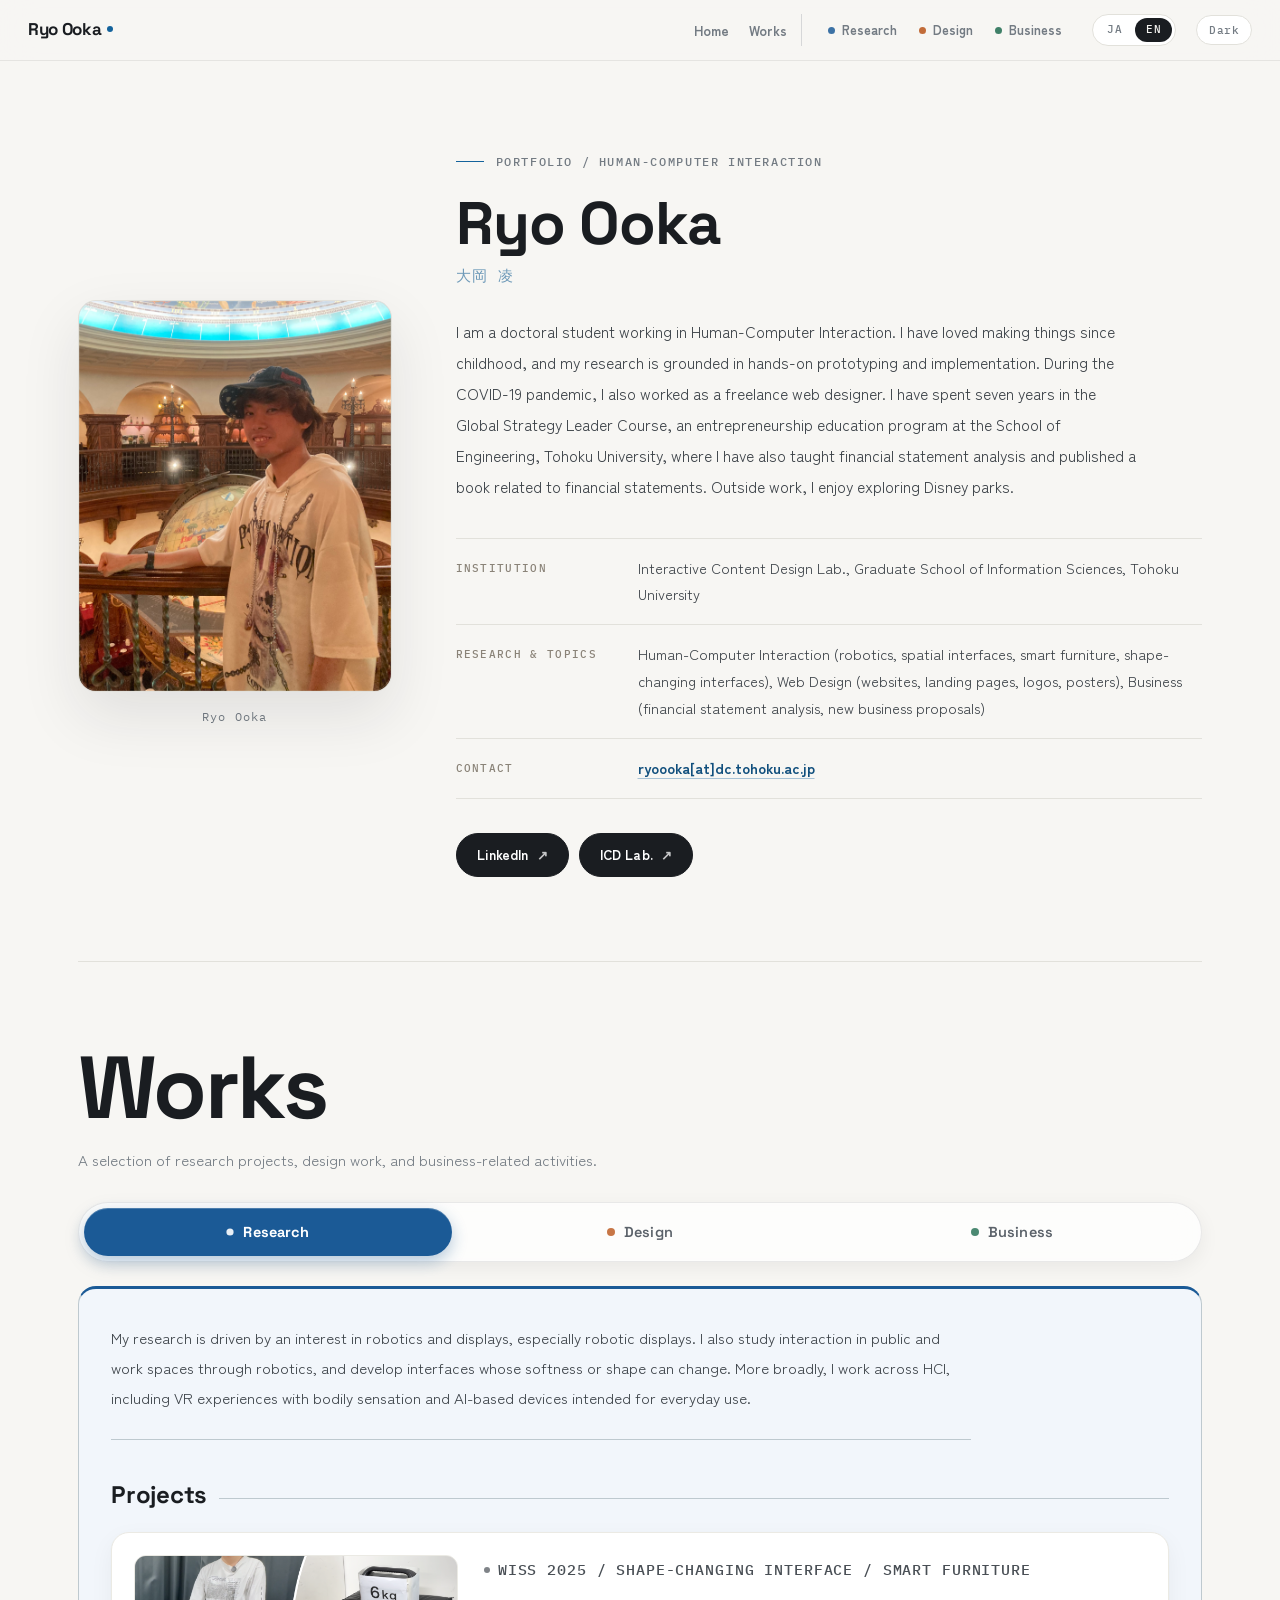
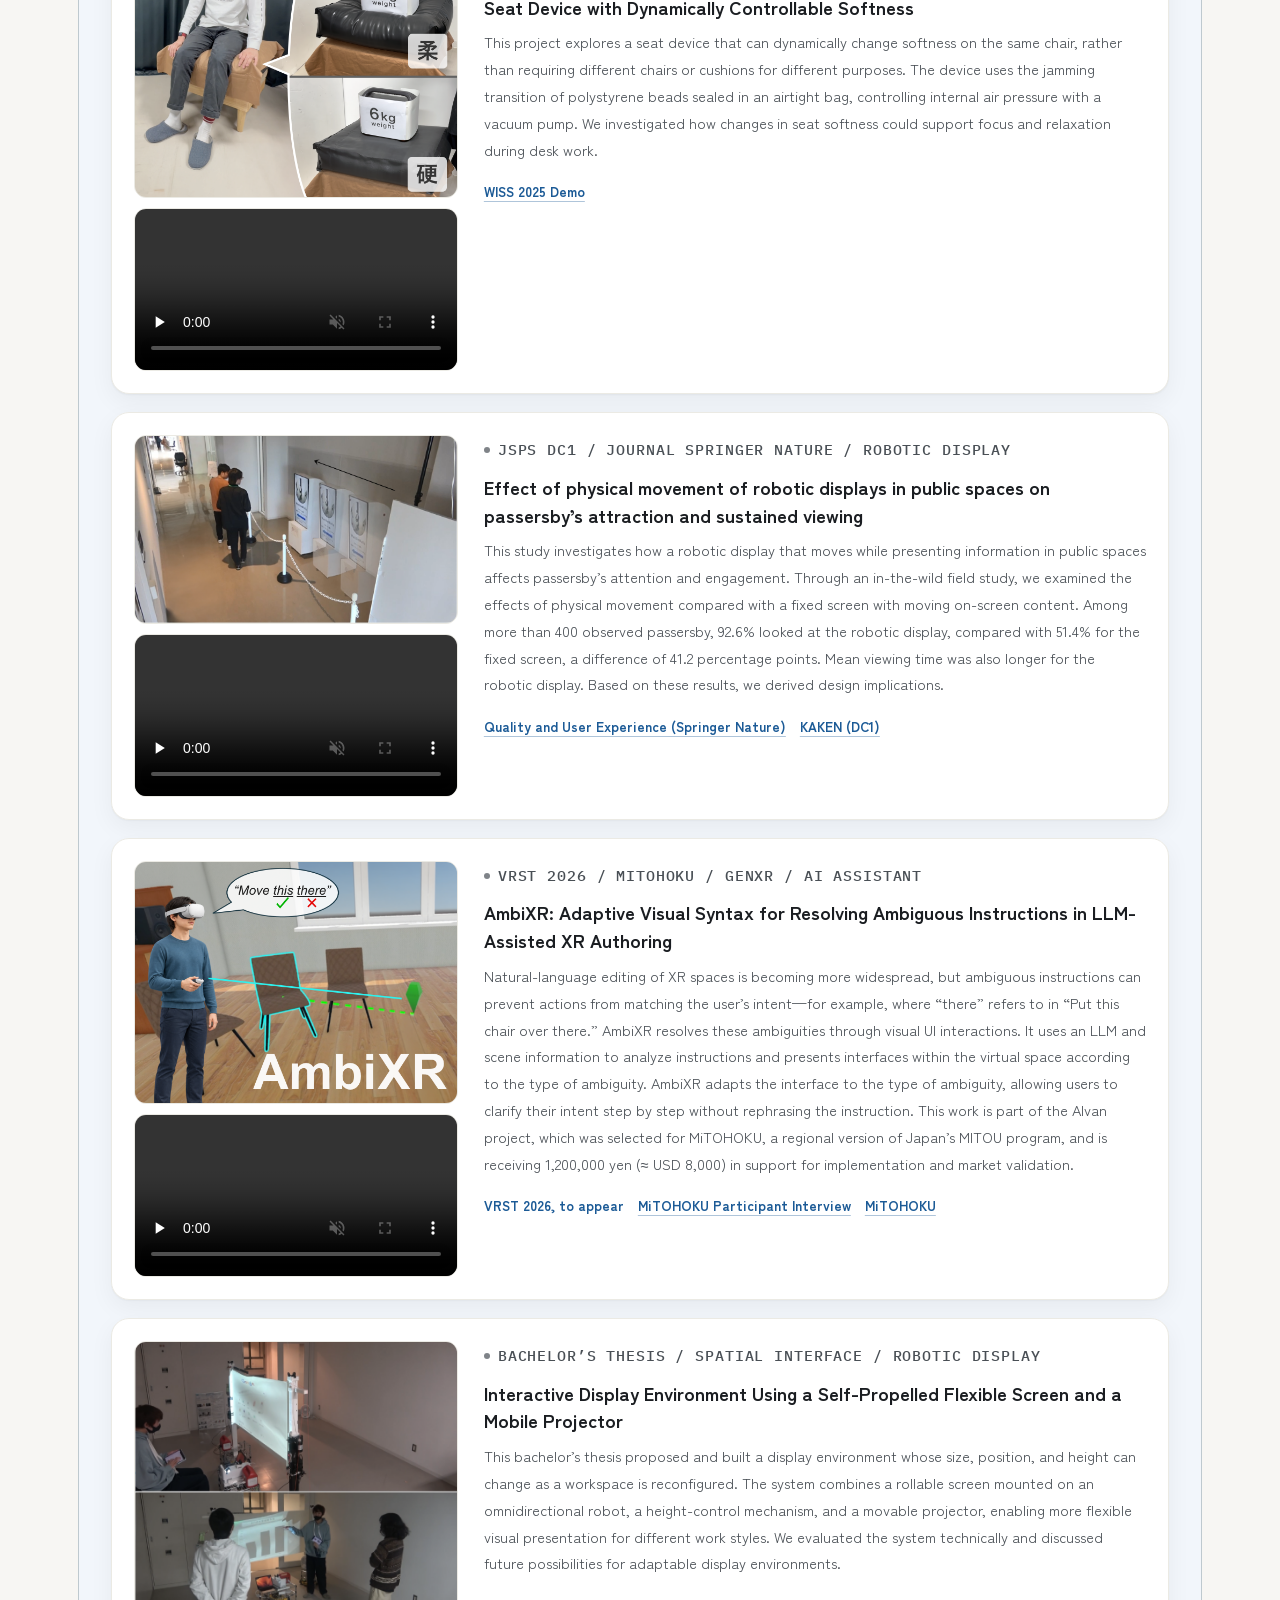
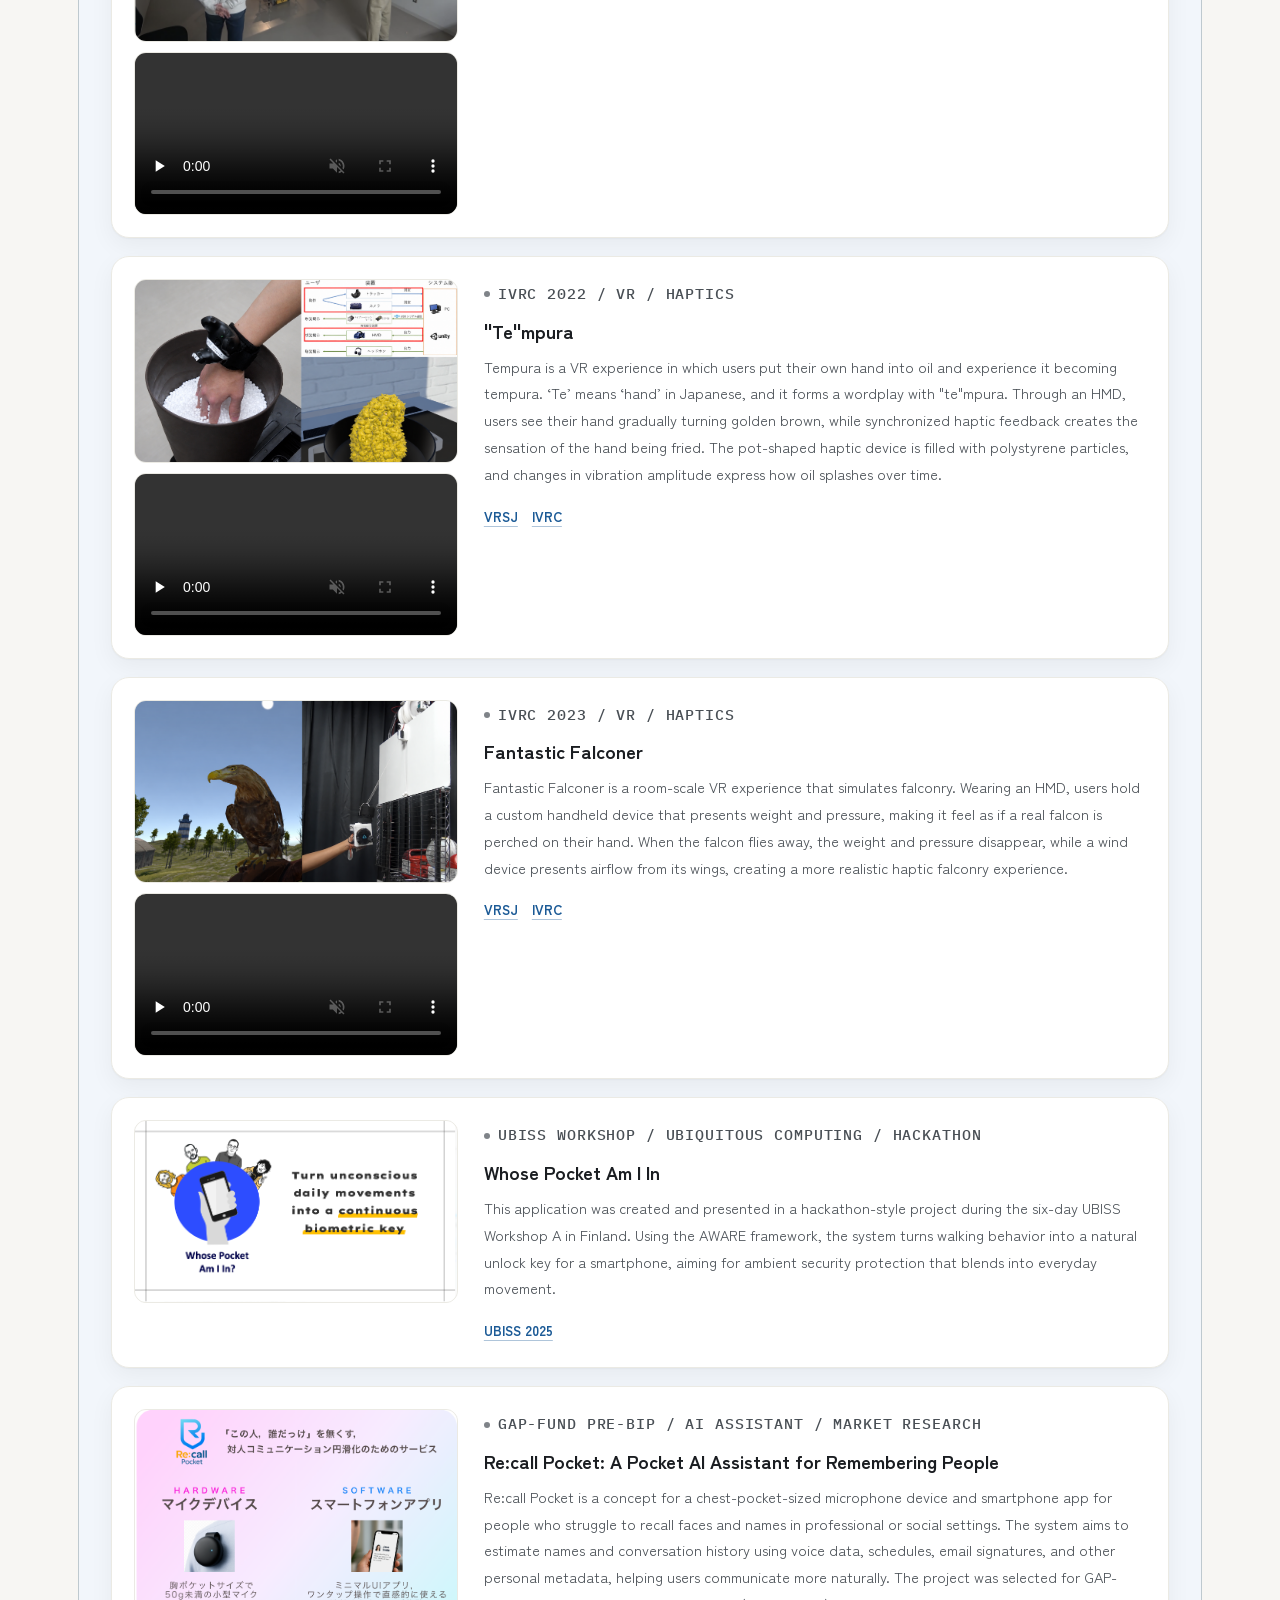
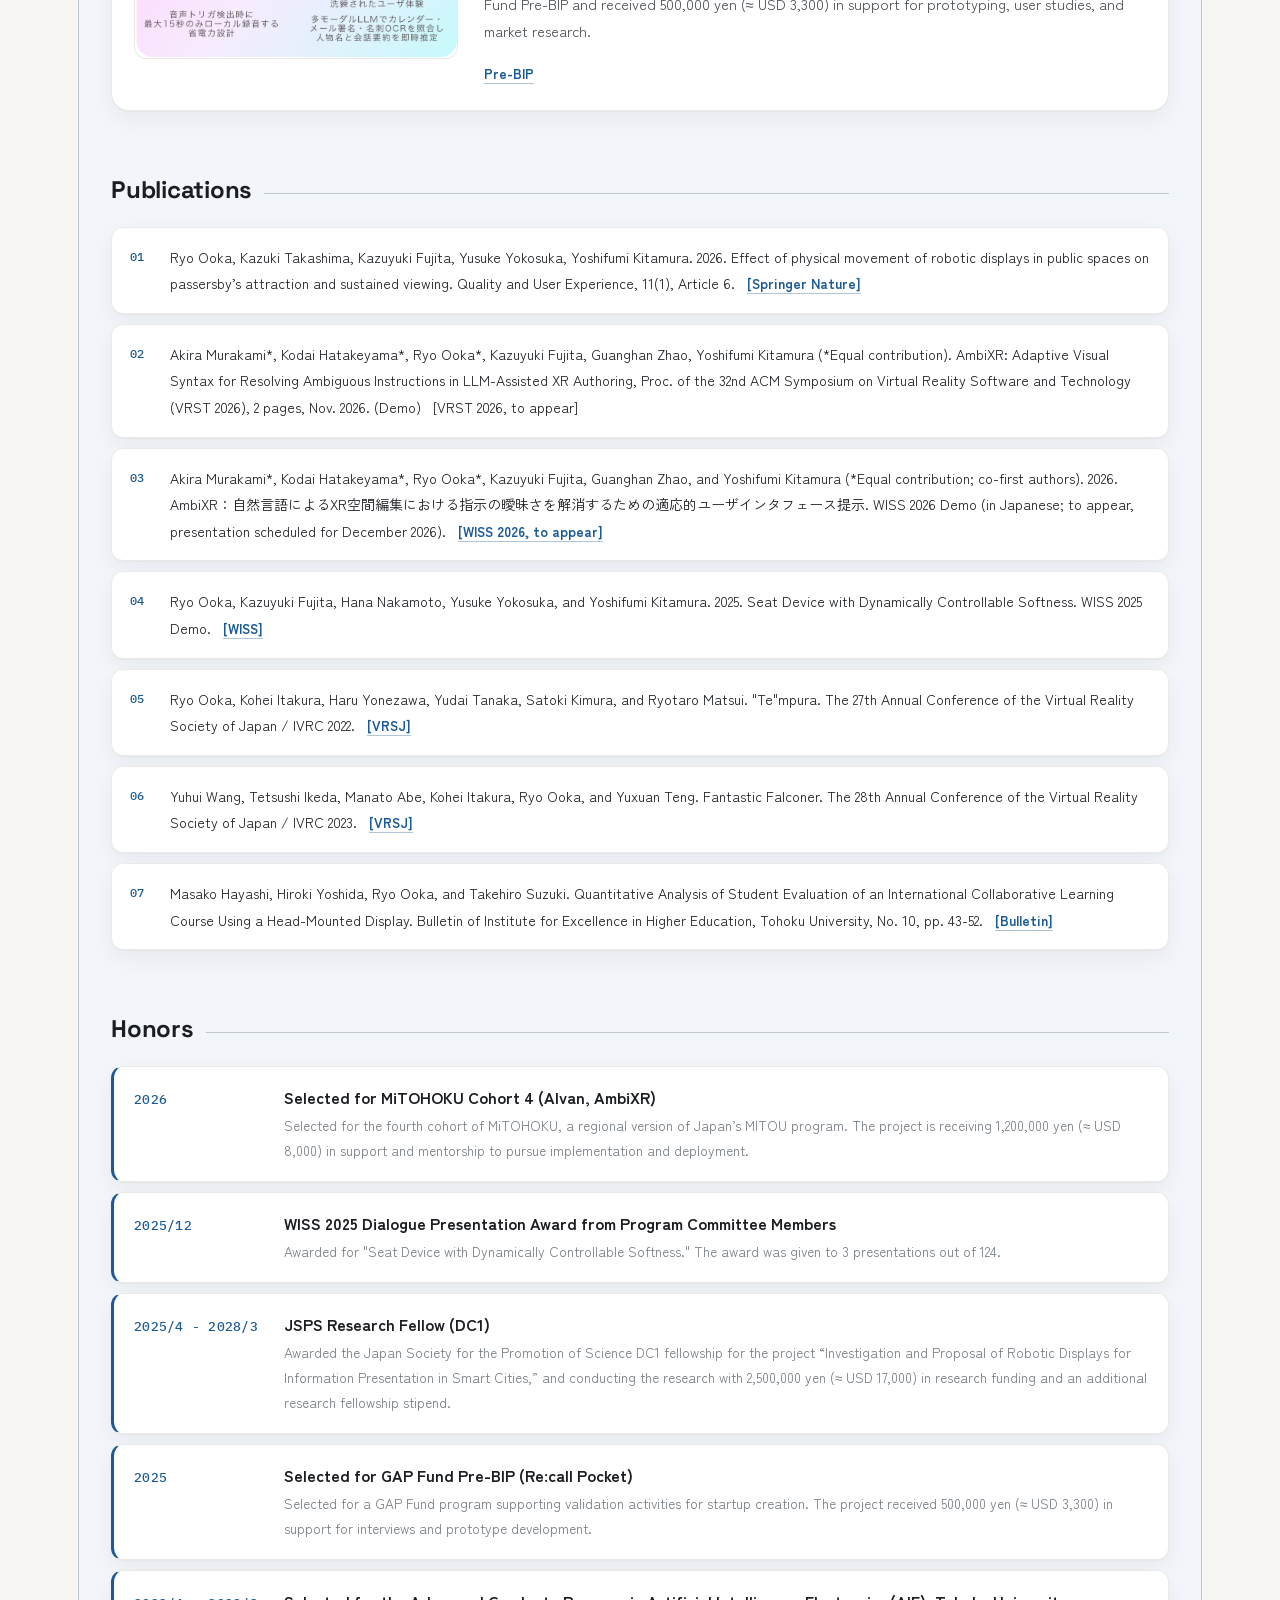
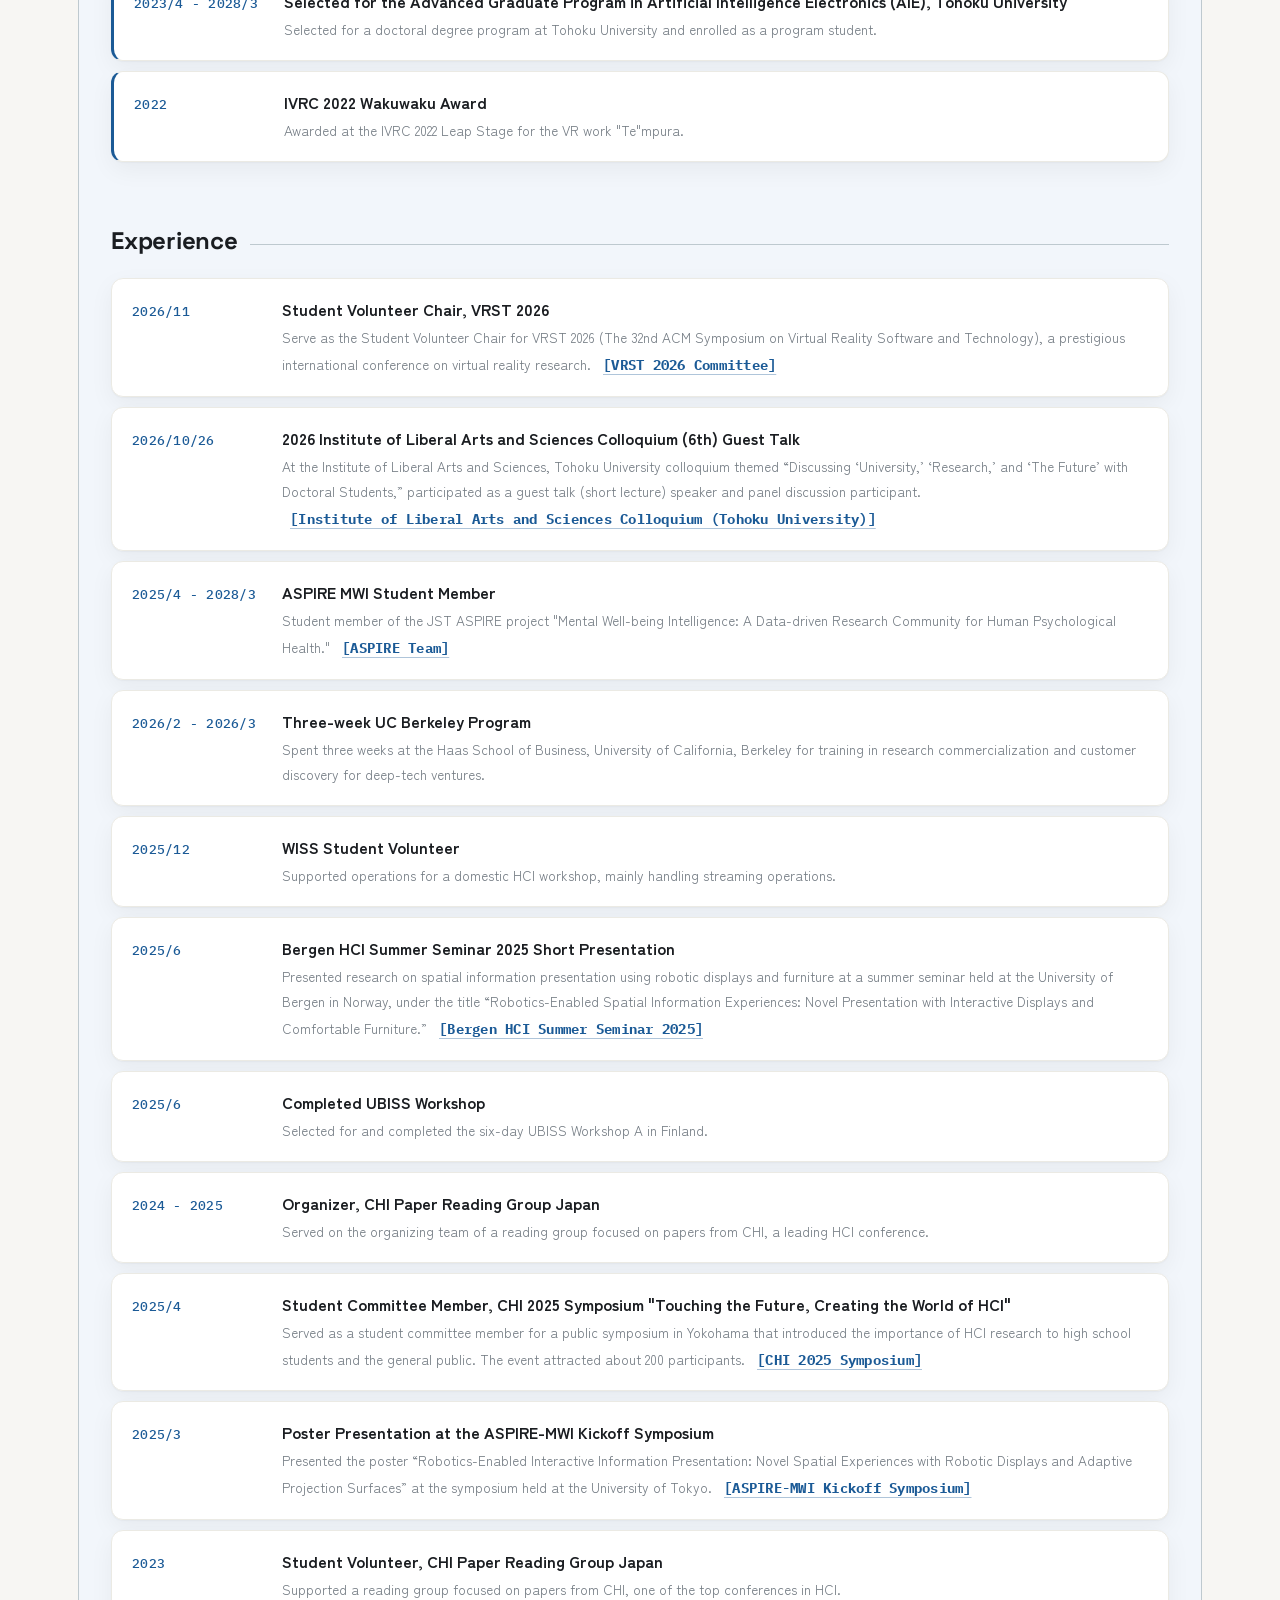
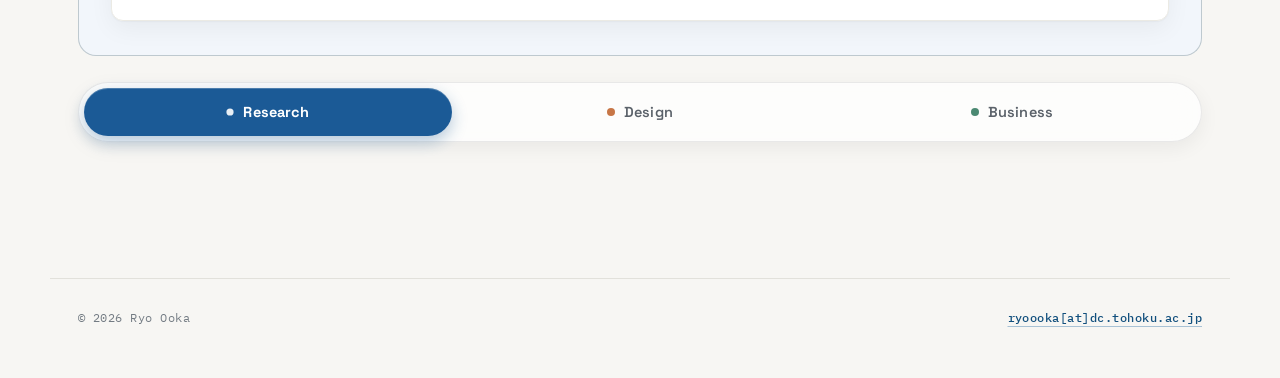
==== commit 850210f4: "add guest talk" ====
--- a/en/index.html
+++ b/en/index.html
@@ -2,4 +2,4 @@
 Ryo Ooka
 </p> </aside> <div class="hero-main"> <p class="eyebrow">Portfolio / Human-Computer Interaction</p> <h1>Ryo Ooka</h1> <p class="name-en">大岡 凌</p> <p class="lead">I am a doctoral student working in Human-Computer Interaction. I have loved making things since childhood, and my research is grounded in hands-on prototyping and implementation. During the COVID-19 pandemic, I also worked as a freelance web designer. I have spent seven years in the Global Strategy Leader Course, an entrepreneurship education program at the School of Engineering, Tohoku University, where I have also taught financial statement analysis and published a book related to financial statements. Outside work, I enjoy exploring Disney parks.</p> <dl class="profile-list"> <div> <dt>Institution</dt> <dd>Interactive Content Design Lab., Graduate School of Information Sciences, Tohoku University</dd> </div> <div> <dt>Research & Topics</dt> <dd>Human-Computer Interaction (robotics, spatial interfaces, smart furniture, shape-changing interfaces), Web Design (websites, landing pages, logos, posters), Business (financial statement analysis, new business proposals)</dd> </div> <div> <dt>Contact</dt> <dd> <a href="mailto:ryoooka[at]dc.tohoku.ac.jp">ryoooka[at]dc.tohoku.ac.jp</a> </dd> </div> </dl> <div class="hero-actions"> <a class="button" href="https://www.linkedin.com/in/ryoooka?utm_source=share&#38;utm_campaign=share_via&#38;utm_content=profile&#38;utm_medium=ios_app" target="_blank"> LinkedIn <span class="button-tag">↗</span> </a><a class="button" href="https://www.icd.riec.tohoku.ac.jp/" target="_blank"> ICD Lab. <span class="button-tag">↗</span> </a> </div> </div> </section> <section id="works" class="works section"> <div class="section-heading works-heading"> <p class="eyebrow">Works</p> <h2>Works</h2> <p>
 A selection of research projects, design work, and business-related activities.
-</p> </div> <div class="tab-controls top" data-tab-controls role="tablist" aria-label="Works categories"> <button class="tab-button active research-tab" type="button" data-tab="research" role="tab" id="tab-research-top" aria-controls="research" aria-selected="true">Research</button> <button class="tab-button design-tab" type="button" data-tab="design" role="tab" id="tab-design-top" aria-controls="design" aria-selected="false" tabindex="-1">Design</button> <button class="tab-button business-tab" type="button" data-tab="business" role="tab" id="tab-business-top" aria-controls="business" aria-selected="false" tabindex="-1">Business</button> </div> <div class="tab-panel active theme-research" id="research" role="tabpanel" aria-labelledby="tab-research-top"> <div class="tab-intro"> <p>My research is driven by an interest in robotics and displays, especially robotic displays. I also study interaction in public and work spaces through robotics, and develop interfaces whose softness or shape can change. More broadly, I work across HCI, including VR experiences with bodily sensation and AI-based devices intended for everyday use.</p> </div> <section class="subsection"> <h3>Projects</h3> <div class="feature-list"> <article class="feature-card"> <div class="feature-media"> <img src="/images/research/research-soft-seat.png" alt="Seat Device with Dynamically Controllable Softness teaser" loading="lazy" decoding="async" onerror="this.remove()"> <video controls muted playsinline preload="none" onerror="this.remove()"> <source src="/movies/research-soft-seat.mp4" type="video/mp4"> </video> </div> <div class="feature-content"> <p class="meta">WISS 2025 / Shape-changing Interface / Smart Furniture</p> <h4>Seat Device with Dynamically Controllable Softness</h4> <p>This project explores a seat device that can dynamically change softness on the same chair, rather than requiring different chairs or cushions for different purposes. The device uses the jamming transition of polystyrene beads sealed in an airtight bag, controlling internal air pressure with a vacuum pump. We investigated how changes in seat softness could support focus and relaxation during desk work.</p> <div class="link-row"> <a href="https://www.wiss.org/WISS2025Proceedings/data/demo/1-C15.pdf">WISS 2025 Demo</a> </div> </div> </article><article class="feature-card"> <div class="feature-media"> <img src="/images/research/research-robotic-display.png" alt="Effect of physical movement of robotic displays in public spaces on passersby’s attraction and sustained viewing teaser" loading="lazy" decoding="async" onerror="this.remove()"> <video controls muted playsinline preload="none" onerror="this.remove()"> <source src="/movies/research-robotic-display.mp4" type="video/mp4"> </video> </div> <div class="feature-content"> <p class="meta">JSPS DC1 / Journal Springer Nature / Robotic Display</p> <h4>Effect of physical movement of robotic displays in public spaces on passersby’s attraction and sustained viewing</h4> <p>This study investigates how a robotic display that moves while presenting information in public spaces affects passersby’s attention and engagement. Through an in-the-wild field study, we examined the effects of physical movement compared with a fixed screen with moving on-screen content. Among more than 400 observed passersby, 92.6% looked at the robotic display, compared with 51.4% for the fixed screen, a difference of 41.2 percentage points. Mean viewing time was also longer for the robotic display. Based on these results, we derived design implications.</p> <div class="link-row"> <a href="https://link.springer.com/article/10.1007/s41233-026-00083-y">Quality and User Experience (Springer Nature)</a><a href="https://kaken.nii.ac.jp/ja/grant/KAKENHI-PROJECT-25KJ0551/">KAKEN (DC1)</a> </div> </div> </article><article class="feature-card"> <div class="feature-media"> <img src="/images/research/research-ambixr.png" alt="AmbiXR: Adaptive Visual Syntax for Resolving Ambiguous Instructions in LLM-Assisted XR Authoring teaser" loading="lazy" decoding="async" onerror="this.remove()"> <video controls muted playsinline preload="none" onerror="this.remove()"> <source src="/movies/research-ambixr.mp4" type="video/mp4"> </video> </div> <div class="feature-content"> <p class="meta">VRST 2026 / MiTOHOKU / GenXR / AI assistant</p> <h4>AmbiXR: Adaptive Visual Syntax for Resolving Ambiguous Instructions in LLM-Assisted XR Authoring</h4> <p>Natural-language editing of XR spaces is becoming more widespread, but ambiguous instructions can prevent actions from matching the user’s intent—for example, where “there” refers to in “Put this chair over there.” AmbiXR resolves these ambiguities through visual UI interactions. It uses an LLM and scene information to analyze instructions and presents interfaces within the virtual space according to the type of ambiguity. AmbiXR adapts the interface to the type of ambiguity, allowing users to clarify their intent step by step without rephrasing the instruction. This work is part of the AIvan project, which was selected for MiTOHOKU, a regional version of Japan’s MITOU program, and is receiving 1,200,000 yen (≈ USD 8,000) in support for implementation and market validation.</p> <div class="link-row"> <span>VRST 2026, to appear</span><a href="https://note.com/mitohoku/n/n58b6cfd8f9a9">MiTOHOKU Participant Interview</a><a href="https://mitohoku.jp/">MiTOHOKU</a> </div> </div> </article><article class="feature-card"> <div class="feature-media"> <img src="/images/research/research-flexible-screen.png" alt="Interactive Display Environment Using a Self-Propelled Flexible Screen and a Mobile Projector teaser" loading="lazy" decoding="async" onerror="this.remove()"> <video controls muted playsinline preload="none" onerror="this.remove()"> <source src="/movies/research-flexible-screen.mp4" type="video/mp4"> </video> </div> <div class="feature-content"> <p class="meta">Bachelor’s Thesis / Spatial Interface / Robotic Display</p> <h4>Interactive Display Environment Using a Self-Propelled Flexible Screen and a Mobile Projector</h4> <p>This bachelor’s thesis proposed and built a display environment whose size, position, and height can change as a workspace is reconfigured. The system combines a rollable screen mounted on an omnidirectional robot, a height-control mechanism, and a movable projector, enabling more flexible visual presentation for different work styles. We evaluated the system technically and discussed future possibilities for adaptable display environments.</p> <div class="link-row">  </div> </div> </article><article class="feature-card"> <div class="feature-media"> <img src="/images/research/research-tenpura.png" alt="&#34;Te&#34;mpura teaser" loading="lazy" decoding="async" onerror="this.remove()"> <video controls muted playsinline preload="none" onerror="this.remove()"> <source src="/movies/research-tenpura.mp4" type="video/mp4"> </video> </div> <div class="feature-content"> <p class="meta">IVRC 2022 / VR / Haptics</p> <h4>&quot;Te&quot;mpura</h4> <p>Tempura is a VR experience in which users put their own hand into oil and experience it becoming tempura. ‘Te’ means ‘hand’ in Japanese, and it forms a wordplay with &quot;te&quot;mpura. Through an HMD, users see their hand gradually turning golden brown, while synchronized haptic feedback creates the sensation of the hand being fried. The pot-shaped haptic device is filled with polystyrene particles, and changes in vibration amplitude express how oil splashes over time.</p> <div class="link-row"> <a href="https://conference.vrsj.org/ac2022/program/1A3.html">VRSJ</a><a href="https://ivrc.net/2022/leap/">IVRC</a> </div> </div> </article><article class="feature-card"> <div class="feature-media"> <img src="/images/research/research-takajo.png" alt="Fantastic Falconer teaser" loading="lazy" decoding="async" onerror="this.remove()"> <video controls muted playsinline preload="none" onerror="this.remove()"> <source src="/movies/research-takajo.mp4" type="video/mp4"> </video> </div> <div class="feature-content"> <p class="meta">IVRC 2023 / VR / Haptics</p> <h4>Fantastic Falconer</h4> <p>Fantastic Falconer is a room-scale VR experience that simulates falconry. Wearing an HMD, users hold a custom handheld device that presents weight and pressure, making it feel as if a real falcon is perched on their hand. When the falcon flies away, the weight and pressure disappear, while a wind device presents airflow from its wings, creating a more realistic haptic falconry experience.</p> <div class="link-row"> <a href="https://conference.vrsj.org/ac2023/program/IVRC.html">VRSJ</a><a href="https://ivrc.net/archive/%E3%83%8F%E3%83%A9%E3%82%B7%E3%83%A7%E3%83%BC%E3%81%AA%E9%B7%B9%E5%8C%A02023/">IVRC</a> </div> </div> </article><article class="feature-card"> <div class="feature-media"> <img src="/images/research/research-whose-pocket.png" alt="Whose Pocket Am I In teaser" loading="lazy" decoding="async" onerror="this.remove()">  </div> <div class="feature-content"> <p class="meta">UBISS Workshop / Ubiquitous Computing / Hackathon</p> <h4>Whose Pocket Am I In</h4> <p>This application was created and presented in a hackathon-style project during the six-day UBISS Workshop A in Finland. Using the AWARE framework, the system turns walking behavior into a natural unlock key for a smartphone, aiming for ambient security protection that blends into everyday movement.</p> <div class="link-row"> <a href="https://ubicomp.oulu.fi/UBISS2025">UBISS 2025</a> </div> </div> </article><article class="feature-card"> <div class="feature-media"> <img src="/images/research/research-recall-pocket.png" alt="Re:call Pocket: A Pocket AI Assistant for Remembering People teaser" loading="lazy" decoding="async" onerror="this.remove()">  </div> <div class="feature-content"> <p class="meta">GAP-Fund Pre-BIP / AI Assistant / Market Research</p> <h4>Re:call Pocket: A Pocket AI Assistant for Remembering People</h4> <p>Re:call Pocket is a concept for a chest-pocket-sized microphone device and smartphone app for people who struggle to recall faces and names in professional or social settings. The system aims to estimate names and conversation history using voice data, schedules, email signatures, and other personal metadata, helping users communicate more naturally. The project was selected for GAP-Fund Pre-BIP and received 500,000 yen (≈ USD 3,300) in support for prototyping, user studies, and market research.</p> <div class="link-row"> <a href="https://startup.tohoku.ac.jp/r7-bip-prebip/">Pre-BIP</a> </div> </div> </article> </div> </section> <section class="subsection"> <h3>Publications</h3> <ol class="publication-list"> <li> <span>Ryo Ooka, Kazuki Takashima, Kazuyuki Fujita, Yusuke Yokosuka, Yoshifumi Kitamura. 2026. Effect of physical movement of robotic displays in public spaces on passersby’s attraction and sustained viewing. Quality and User Experience, 11(1), Article 6.</span> <span class="inline-links"> <a href="https://doi.org/10.1007/s41233-026-00083-y">[Springer Nature]</a> </span> </li><li> <span>Akira Murakami*, Kodai Hatakeyama*, Ryo Ooka*, Kazuyuki Fujita, Guanghan Zhao, Yoshifumi Kitamura (*Equal contribution). AmbiXR: Adaptive Visual Syntax for Resolving Ambiguous Instructions in LLM-Assisted XR Authoring, Proc. of the 32nd ACM Symposium on Virtual Reality Software and Technology (VRST 2026), 2 pages, Nov. 2026. (Demo)</span> <span class="inline-links"> <span>[VRST 2026, to appear]</span> </span> </li><li> <span>Akira Murakami*, Kodai Hatakeyama*, Ryo Ooka*, Kazuyuki Fujita, Guanghan Zhao, and Yoshifumi Kitamura (*Equal contribution; co-first authors). 2026. AmbiXR：自然言語によるXR空間編集における指示の曖昧さを解消するための適応的ユーザインタフェース提示. WISS 2026 Demo (in Japanese; to appear, presentation scheduled for December 2026).</span> <span class="inline-links"> <a href="https://www.wiss.org/WISS2026/">[WISS 2026, to appear]</a> </span> </li><li> <span>Ryo Ooka, Kazuyuki Fujita, Hana Nakamoto, Yusuke Yokosuka, and Yoshifumi Kitamura. 2025. Seat Device with Dynamically Controllable Softness. WISS 2025 Demo.</span> <span class="inline-links"> <a href="https://www.wiss.org/WISS2025Proceedings/data/demo/1-C15.pdf">[WISS]</a> </span> </li><li> <span>Ryo Ooka, Kohei Itakura, Haru Yonezawa, Yudai Tanaka, Satoki Kimura, and Ryotaro Matsui. &quot;Te&quot;mpura. The 27th Annual Conference of the Virtual Reality Society of Japan / IVRC 2022.</span> <span class="inline-links"> <a href="https://conference.vrsj.org/ac2022/program/1A3.html">[VRSJ]</a> </span> </li><li> <span>Yuhui Wang, Tetsushi Ikeda, Manato Abe, Kohei Itakura, Ryo Ooka, and Yuxuan Teng. Fantastic Falconer. The 28th Annual Conference of the Virtual Reality Society of Japan / IVRC 2023.</span> <span class="inline-links"> <a href="https://conference.vrsj.org/ac2023/program/doc/IVRC-09.pdf">[VRSJ]</a> </span> </li><li> <span>Masako Hayashi, Hiroki Yoshida, Ryo Ooka, and Takehiro Suzuki. Quantitative Analysis of Student Evaluation of an International Collaborative Learning Course Using a Head-Mounted Display. Bulletin of Institute for Excellence in Higher Education, Tohoku University, No. 10, pp. 43-52.</span> <span class="inline-links"> <a href="https://www.ihe.tohoku.ac.jp/wp-content/uploads/2025/07/bulletin_2024.pdf#page=47">[Bulletin]</a> </span> </li> </ol> </section> <section class="subsection"> <h3>Honors</h3> <div class="award-list"> <article> <span>2026</span> <div> <h4>Selected for MiTOHOKU Cohort 4 (AIvan, AmbiXR)</h4> <p>Selected for the fourth cohort of MiTOHOKU, a regional version of Japan’s MITOU program. The project is receiving 1,200,000 yen (≈ USD 8,000) in support and mentorship to pursue implementation and deployment.</p>  </div> </article><article> <span>2025/12</span> <div> <h4>WISS 2025 Dialogue Presentation Award from Program Committee Members</h4> <p>Awarded for &quot;Seat Device with Dynamically Controllable Softness.&quot; The award was given to 3 presentations out of 124.</p>  </div> </article><article> <span>2025/4 - 2028/3</span> <div> <h4>JSPS Research Fellow (DC1)</h4> <p>Awarded the Japan Society for the Promotion of Science DC1 fellowship for the project “Investigation and Proposal of Robotic Displays for Information Presentation in Smart Cities,” and conducting the research with 2,500,000 yen (≈ USD 17,000) in research funding and an additional research fellowship stipend.</p>  </div> </article><article> <span>2025</span> <div> <h4>Selected for GAP Fund Pre-BIP (Re:call Pocket)</h4> <p>Selected for a GAP Fund program supporting validation activities for startup creation. The project received 500,000 yen (≈ USD 3,300) in support for interviews and prototype development.</p>  </div> </article><article> <span>2023/4 - 2028/3</span> <div> <h4>Selected for the Advanced Graduate Program in Artificial Intelligence Electronics (AIE), Tohoku University</h4> <p>Selected for a doctoral degree program at Tohoku University and enrolled as a program student.</p>  </div> </article><article> <span>2022</span> <div> <h4>IVRC 2022 Wakuwaku Award</h4> <p>Awarded at the IVRC 2022 Leap Stage for the VR work &quot;Te&quot;mpura.</p>  </div> </article> </div> </section> <section class="subsection"> <h3>Experience</h3> <div class="compact-list"> <article> <span>2026/11</span> <div> <h4>Student Volunteer Chair, VRST 2026</h4> <p> Serve as the Student Volunteer Chair for VRST 2026 (The 32nd ACM Symposium on Virtual Reality Software and Technology), a prestigious international conference on virtual reality research. <span class="inline-links"> <a href="https://vrst.acm.org/vrst2026/committee/" target="_blank">[VRST 2026 Committee]</a> </span> </p> </div> </article><article> <span>2025/4 - 2028/3</span> <div> <h4>ASPIRE MWI Student Member</h4> <p> Student member of the JST ASPIRE project &quot;Mental Well-being Intelligence: A Data-driven Research Community for Human Psychological Health.&quot; <span class="inline-links"> <a href="https://aspire-mwi.org/team/" target="_blank">[ASPIRE Team]</a> </span> </p> </div> </article><article> <span>2026/2 - 2026/3</span> <div> <h4>Three-week UC Berkeley Program</h4> <p> Spent three weeks at the Haas School of Business, University of California, Berkeley for training in research commercialization and customer discovery for deep-tech ventures.  </p> </div> </article><article> <span>2025/12</span> <div> <h4>WISS Student Volunteer</h4> <p> Supported operations for a domestic HCI workshop, mainly handling streaming operations.  </p> </div> </article><article> <span>2025/6</span> <div> <h4>Bergen HCI Summer Seminar 2025 Short Presentation</h4> <p> Presented research on spatial information presentation using robotic displays and furniture at a summer seminar held at the University of Bergen in Norway, under the title “Robotics-Enabled Spatial Information Experiences: Novel Presentation with Interactive Displays and Comfortable Furniture.” <span class="inline-links"> <a href="https://mediafutures.no/event/bergen-hci-summer-seminar-2025-visit-from-tohoku-university/" target="_blank">[Bergen HCI Summer Seminar 2025]</a> </span> </p> </div> </article><article> <span>2025/6</span> <div> <h4>Completed UBISS Workshop</h4> <p> Selected for and completed the six-day UBISS Workshop A in Finland.  </p> </div> </article><article> <span>2024 - 2025</span> <div> <h4>Organizer, CHI Paper Reading Group Japan</h4> <p> Served on the organizing team of a reading group focused on papers from CHI, a leading HCI conference.  </p> </div> </article><article> <span>2025/4</span> <div> <h4>Student Committee Member, CHI 2025 Symposium &quot;Touching the Future, Creating the World of HCI&quot;</h4> <p> Served as a student committee member for a public symposium in Yokohama that introduced the importance of HCI research to high school students and the general public. The event attracted about 200 participants. <span class="inline-links"> <a href="https://sigchi.jp/symposium/chi2025_symposium/" target="_blank">[CHI 2025 Symposium]</a> </span> </p> </div> </article><article> <span>2025/3</span> <div> <h4>Poster Presentation at the ASPIRE-MWI Kickoff Symposium</h4> <p> Presented the poster “Robotics-Enabled Interactive Information Presentation: Novel Spatial Experiences with Robotic Displays and Adaptive Projection Surfaces” at the symposium held at the University of Tokyo. <span class="inline-links"> <a href="https://aspire-mwi.org/aspire-mwi-kickoff-symposium-at-the-university-of-tokyo/" target="_blank">[ASPIRE-MWI Kickoff Symposium]</a> </span> </p> </div> </article><article> <span>2023</span> <div> <h4>Student Volunteer, CHI Paper Reading Group Japan</h4> <p> Supported a reading group focused on papers from CHI, one of the top conferences in HCI.  </p> </div> </article> </div> </section> </div> <div class="tab-panel theme-design" id="design" role="tabpanel" aria-labelledby="tab-design-top"> <div class="tab-intro"> <p>Building on my web development skills, I have worked as a freelance web designer since the COVID-19 pandemic, handling projects from visual design through implementation. My work includes websites, logos, and presentation materials, with an emphasis on connecting information structure and visual expression. I also draw on my interests in business and marketing to design event experiences and products.</p> </div> <section class="subsection"> <h3>Topics</h3> <div class="feature-list"> <article class="feature-card"> <div class="feature-media"> <img src="/images/design/design-ccontents-cording.png" alt="Practical Coding Content for Freelance Coders teaser" loading="lazy" decoding="async" onerror="this.remove()"> </div> <div class="feature-content"> <p class="meta">Web Design / Contents / Marketing</p> <h4>Practical Coding Content for Freelance Coders</h4> <p>I sold educational content for early-career freelance coders. The project addressed the problem that beginners often have few portfolio-ready works, making it difficult to turn learning and experience into client acquisition. I designed web design content that could be used as portfolio work, built repeat-sales channels through social media marketing and LINE (Japanese SNS) Business accounts, and operated a Slack-based community.</p> <div class="link-row">  </div> </div> </article><article class="feature-card"> <div class="feature-media"> <img src="/images/design/design-chi-symposium.jpg" alt="CHI 2025 Symposium teaser" loading="lazy" decoding="async" onerror="this.remove()"> </div> <div class="feature-content"> <p class="meta">Web Design / Event Website</p> <h4>CHI 2025 Symposium</h4> <p>When CHI was held in Yokohama, Japan, this symposium introduced the importance of HCI research to high school students and the general public. As a student committee member for the event, which attracted about 200 participants, I handled the overall design, including posters distributed in Yokohama, the website, wayfinding signs, slides, and armbands. I designed the information structure, visibility, promotional flow, and the overall visitor experience.</p> <div class="link-row"> <a href="https://sigchi.jp/symposium/chi2025_symposium/" target="_blank">Website</a> </div> </div> </article> </div> </section> <section class="subsection"> <h3>Works</h3> <div class="work-grid"> <article class="work-card"> <img src="/images/design/design-chatRuna.png" alt="Logo and Banner Design for Chat Runa image" loading="lazy" decoding="async" onerror="this.remove()"> <div> <h4>Logo and Banner Design for Chat Runa</h4> <p></p> </div> </article><article class="work-card"> <img src="/images/design/design-banner_sun.png" alt="Sunflower Festival Banner image" loading="lazy" decoding="async" onerror="this.remove()"> <div> <h4>Sunflower Festival Banner</h4> <p></p> </div> </article><article class="work-card"> <img src="/images/design/design-goods-fest.png" alt="Tohoku University Festival 2020 Goods Design: Sticky Notes image" loading="lazy" decoding="async" onerror="this.remove()"> <div> <h4>Tohoku University Festival 2020 Goods Design: Sticky Notes</h4> <p></p> </div> </article><article class="work-card"> <img src="/images/design/design-goods-coaster.jpg" alt="Goods Design: Coaster image" loading="lazy" decoding="async" onerror="this.remove()"> <div> <h4>Goods Design: Coaster</h4> <p></p> </div> </article><article class="work-card"> <img src="/images/design/design-hp-prefumo.png" alt="Website Design image" loading="lazy" decoding="async" onerror="this.remove()"> <div> <h4>Website Design</h4> <p></p> </div> </article><article class="work-card"> <img src="/images/design/design-hp-hotel.png" alt="Website Design image" loading="lazy" decoding="async" onerror="this.remove()"> <div> <h4>Website Design</h4> <p></p> </div> </article><article class="work-card"> <img src="/images/design/design-radio-banner.png" alt="Radio Promotion Banner image" loading="lazy" decoding="async" onerror="this.remove()"> <div> <h4>Radio Promotion Banner</h4> <p></p> </div> </article><article class="work-card"> <img src="/images/design/design-radio-logo.png" alt="Radio Logo Design image" loading="lazy" decoding="async" onerror="this.remove()"> <div> <h4>Radio Logo Design</h4> <p></p> </div> </article><article class="work-card"> <img src="/images/design/design-hp-cafe.png" alt="Website Design image" loading="lazy" decoding="async" onerror="this.remove()"> <div> <h4>Website Design</h4> <p></p> </div> </article><article class="work-card"> <img src="/images/design/design-lp-veg.png" alt="Landing Page Design image" loading="lazy" decoding="async" onerror="this.remove()"> <div> <h4>Landing Page Design</h4> <p></p> </div> </article> </div> </section> </div> <div class="tab-panel theme-business" id="business" role="tabpanel" aria-labelledby="tab-business-top"> <div class="tab-intro"> <p>Since my first undergraduate year, I have participated in the Global Strategy Leader Course at the School of Engineering, Tohoku University, where students analyze real companies through financial statements and propose new businesses. I have presented business proposals to executives at major companies and co-authored a book that documents the program methods and activities. Recently, my focus has shifted toward research commercialization, customer discovery, and venture exploration.</p> </div> <section class="subsection"> <h3>Topics</h3> <div class="feature-list"> <article class="feature-card"> <div class="feature-media"> <img src="/images/business/business-gsc-logo.png" alt="Global Strategy Leader Course teaser" loading="lazy" decoding="async" onerror="this.remove()"> </div> <div class="feature-content"> <p class="meta">Business / Strategy / Global Program</p> <h4>Global Strategy Leader Course</h4> <p>This is an extracurricular Saturday course organized by the School of Engineering, Tohoku University. I have participated continuously for seven years since my first undergraduate year in 2019. In the course, students read public materials such as financial statements and shareholder meeting documents, then propose innovative new businesses. The annual prompt is intentionally ambitious and open-ended, such as &quot;Propose a strategy for SoftBank to surpass Amazon in business scale.&quot; Students use financial indicators to develop and present persuasive, feasible proposals that respond to such prompts.</p> <div class="link-row"> <a href="http://www.iee.eng.tohoku.ac.jp/lecture/intl.html">Global Strategy Leader Course, Tohoku University</a> </div> </div> </article><article class="feature-card"> <div class="feature-media"> <img src="/images/business/business-book.png" alt="Book Publication on New Business Proposals teaser" loading="lazy" decoding="async" onerror="this.remove()"> </div> <div class="feature-content"> <p class="meta">Book / Publishing</p> <h4>Book Publication on New Business Proposals</h4> <p>I served as a lead author for &quot;Beyond GAFAM: Innovative Business Proposals by Students: From Financial Statement Basics to Boardroom Proposals,&quot; a book that brings together the methods and activities of the Global Strategy Leader Course, which has taught business and strategy skills at Tohoku University for ten years. The book teaches practical skills for collecting data, analyzing it, and presenting persuasive proposals, with the goal of developing the ability to create innovation. Based on the 2023 prompt, &quot;Propose a business through which AEON (a major Japanese retail company) can surpass Amazon,&quot; the book covers financial statements, qualitative analysis, design thinking, and other skills essential to business proposals.</p> <div class="link-row"> <a href="https://amzn.asia/d/0i1VFuc9">Amazon</a><a href="https://ndlsearch.ndl.go.jp/books/R100000002-I033846200">National Diet Library</a> </div> </div> </article><article class="feature-card"> <div class="feature-media"> <img src="/images/business/business-aivan.png" alt="AIvan: Development and Market Validation of a Vibe Coding Tool for Conversational Generation, Modification, and Sharing of XR/AR Applications from Natural Language (Selected for MiTOHOKU Cohort 4) teaser" loading="lazy" decoding="async" onerror="this.remove()"> </div> <div class="feature-content"> <p class="meta">MiTOHOKU</p> <h4>AIvan: Development and Market Validation of a Vibe Coding Tool for Conversational Generation, Modification, and Sharing of XR/AR Applications from Natural Language (Selected for MiTOHOKU Cohort 4)</h4> <p>Developing XR applications requires time-consuming proof-of-concept work and depends heavily on specialized talent. AIvan is a Vibe Coding tool that enables users to generate, modify, and share XR and AR applications conversationally through natural language, with the goal of allowing non-specialists to participate in early-stage exploration. The initial target customers are XR content studios, advertising and event companies, and digital transformation divisions. The short-term business model focuses on PoC support, with SaaS monetization planned for the medium term. The project was selected for the MiTOHOKU program and is receiving 1,200,000 yen (≈ USD 8,000) in support for MVP development and market validation. An interview about this project was also published on the MiTOHOKU Program’s official note account.</p> <div class="link-row"> <a href="https://note.com/mitohoku/n/n58b6cfd8f9a9">Project Interview</a><a href="https://mitohoku.jp/">MiTOHOKU</a> </div> </div> </article><article class="feature-card"> <div class="feature-media"> <img src="/images/business/business-recall-pocket.png" alt="Re:call Pocket: Design and Market Research for a Pocket AI Assistant That Helps Users Remember People (Selected for GAP Fund Pre-BIP) teaser" loading="lazy" decoding="async" onerror="this.remove()"> </div> <div class="feature-content"> <p class="meta">GAP Fund</p> <h4>Re:call Pocket: Design and Market Research for a Pocket AI Assistant That Helps Users Remember People (Selected for GAP Fund Pre-BIP)</h4> <p>This project designs and studies the market for Re:call Pocket, a chest-pocket-sized microphone device and smartphone app for people who struggle to remember faces and names in professional and social settings. The project was selected for a GAP Fund supporting research commercialization and received 500,000 yen (≈ USD 3,300) in funding for one year. The device aims to support natural communication by estimating names and conversation history from voice data, schedules, email signatures, and other personal metadata.</p> <div class="link-row">  </div> </div> </article><article class="feature-card"> <div class="feature-media"> <img src="/images/business/business-omnicushion.png" alt="Implementation and Market Validation of a Cushion Whose Softness Changes According to the Task (Selected Theme for the MASP Three-week Overseas Training Program for Graduate Students Aiming to Start Companies) teaser" loading="lazy" decoding="async" onerror="this.remove()"> </div> <div class="feature-content"> <p class="meta">Global Program / Seeds</p> <h4>Implementation and Market Validation of a Cushion Whose Softness Changes According to the Task (Selected Theme for the MASP Three-week Overseas Training Program for Graduate Students Aiming to Start Companies)</h4> <p>I was selected for a three-week overseas training program organized by the School of Engineering and the Entrepreneurship Education Division at Tohoku University for graduate students seriously aiming to start companies. From February 2026, I was sent for three weeks to the Haas School of Business, University of California, Berkeley. While receiving design-thinking-based entrepreneurship education, I conducted customer interviews, explored needs, and tested business model canvas hypotheses.</p> <div class="link-row"> <a href="https://adjoining-tempo-834.notion.site/Special-Program-for-Excellent-PhD-Students-26b654b459d880a7b1b5e551bf9ab410">Special Program for Excellent PhD Students (MASP)</a> </div> </div> </article><article class="feature-card"> <div class="feature-media"> <img src="/images/business/business-lecture.png" alt="Financial Statement Lectures for the Global Strategy Leader Course teaser" loading="lazy" decoding="async" onerror="this.remove()"> </div> <div class="feature-content"> <p class="meta">Lecture / Business / Strategy</p> <h4>Financial Statement Lectures for the Global Strategy Leader Course</h4> <p>In the 2021 Global Strategy Leader Course, I designed nine hours of lectures for about 40 students, including lectures, exercises, and applied problems. The materials mainly covered the income statement and balance sheet, and I also created a three-hour comprehensive exercise using Apple as the target company.</p> <div class="link-row">  </div> </div> </article><article class="feature-card"> <div class="feature-media"> <img src="/images/business/business-poster.png" alt="Poster Presentation: Activities of the Global Strategy Leader Course at Tohoku University teaser" loading="lazy" decoding="async" onerror="this.remove()"> </div> <div class="feature-content"> <p class="meta">Poster / Business / Strategy</p> <h4>Poster Presentation: Activities of the Global Strategy Leader Course at Tohoku University</h4> <p>I gave a poster presentation introducing the entrepreneurship education activities of the Global Strategy Leader Course at Tohoku University. The presentation aimed to build relationships with entrepreneurs and researchers in business and management inside and outside Japan.</p> <div class="link-row">  </div> </div> </article><article class="feature-card"> <div class="feature-media"> <img src="/images/business/business-antlers.png" alt="Business Proposal for Kashima Antlers teaser" loading="lazy" decoding="async" onerror="this.remove()"> </div> <div class="feature-content"> <p class="meta">Business Presentation</p> <h4>Business Proposal for Kashima Antlers</h4> <p>As Kashima Antlers planned a new stadium, I developed a business proposal based on the idea of creating additional value for the stadium that would also contribute to the Rokko region of Ibaraki Prefecture, where the stadium is located. I visited the region, exchanged opinions with executives of Kashima Antlers FC, and met with the mayor of Namegata, one of the cities in the region. Two months later, I presented and discussed the proposal with Kashima Antlers FC executives and the chairperson of Mercari, which holds management rights.</p> <div class="link-row">  </div> </div> </article><article class="feature-card"> <div class="feature-media"> <img src="/images/business/business-radio.png" alt="Personality for a Presentation-style Variety Radio Program teaser" loading="lazy" decoding="async" onerror="this.remove()"> </div> <div class="feature-content"> <p class="meta">Business / Strategy / Global Program</p> <h4>Personality for a Presentation-style Variety Radio Program</h4> <p>I served as one of the personalities for &quot;Konya mo Show-kai Shite Ii Desu ka (May I introduce it again tonight?),&quot; a radio series that invites students at Tohoku University who are doing interesting activities and introduces them through presentation-style conversations.</p> <div class="link-row"> <a href="https://stand.fm/channels/62dd03e873ef6bc2496e5b66">stand.fm</a> </div> </div> </article> </div> </section> <section class="subsection"> <h3>Works</h3> <div class="work-grid"> <article class="work-card"> <img src="/images/business/business-grand2024.png" alt="2024 Final Presentation: Fuji Water image" loading="lazy" decoding="async" onerror="this.remove()"> <div> <h4>2024 Final Presentation: Fuji Water</h4> <p>Final presentation for the 2024 Global Strategy Leader Course prompt: &quot;Propose a business through which Fujifilm can surpass Apple.&quot; To reduce cost ratios, I proposed a business for Fujifilm&#39;s high-margin cosmetics segment that leverages the company&#39;s extensive patent portfolio.</p> </div> </article><article class="work-card"> <img src="/images/business/business-grand2023.png" alt="2023 Final Presentation: Carvify image" loading="lazy" decoding="async" onerror="this.remove()"> <div> <h4>2023 Final Presentation: Carvify</h4> <p>Final presentation for the 2023 Global Strategy Leader Course intermediate course prompt: &quot;Propose Honda&#39;s next unique strategy, different from Tesla and Volkswagen.&quot; I proposed a platform business for 3D-printed automobiles that uses Honda&#39;s engine technology.</p> </div> </article><article class="work-card"> <img src="/images/business/business-lecture-pre2023.png" alt="2023 Introductory Lecture image" loading="lazy" decoding="async" onerror="this.remove()"> <div> <h4>2023 Introductory Lecture</h4> <p>A two-hour introductory lecture for the Global Strategy Leader Course, designed to teach what participants would learn and why financial statements matter through exercises. The content was later included in Chapter 1 of the book &quot;Beyond GAFAM: Innovative Business Proposals by Students.&quot;</p> </div> </article><article class="work-card"> <img src="/images/business/business-grand2022.png" alt="2022 Final Presentation: Next Frontier (Date-mono Award) image" loading="lazy" decoding="async" onerror="this.remove()"> <div> <h4>2022 Final Presentation: Next Frontier (Date-mono Award)</h4> <p>Final presentation for the 2022 Global Strategy Leader Course prompt: &quot;Using the rise and fall of leading S&amp;P 500 companies and their financial statements, and considering international affairs, propose a new business that can become a cornerstone of Japan&#39;s revival.&quot; Focusing on the VR market, which was beginning to plateau as a hardware market, I proposed a package of more practical electronic devices and a related platform.</p> </div> </article><article class="work-card"> <img src="/images/business/business-grand2021.png" alt="2021 Final Presentation: Smart Vision (Grand Prize) image" loading="lazy" decoding="async" onerror="this.remove()"> <div> <h4>2021 Final Presentation: Smart Vision (Grand Prize)</h4> <p>Final presentation for the 2021 Global Strategy Leader Course prompt: &quot;Consider the ideal future in 2050 and propose a new business with the potential to reach a market capitalization of 100 trillion yen (≈ USD 660 billion) in order to change Japan&#39;s direction.&quot; I proposed contact lens AR devices, backcast from a future vision, to BALMUDA, whose technology and vision were the strongest fit. I received the grand prize, awarded to one person among about 30 participants that year.</p> </div> </article><article class="work-card"> <img src="/images/business/business-travel.png" alt="Business Proposal for an Apparel Company image" loading="lazy" decoding="async" onerror="this.remove()"> <div> <h4>Business Proposal for an Apparel Company</h4> <p>I proposed a travel clothing rental business as a sustainable new business that could compete globally in the apparel industry. I presented the proposal to executives of a major apparel company. Further details are confidential.</p> </div> </article> </div> </section> <section class="subsection"> <h3>Publications</h3> <ol class="publication-list"> <li> <span>Ryo Ooka, Ryota Koda, Kohei Maruyama, Wataru Honda, Hiro Kobayashi, Sota Yoshimoto, Kiiko Aiba, Atsushi Aoyama, Tomohiro Suzuki, and Kenya Kamei. Beyond GAFAM: Innovative Business Proposals by Students: From Financial Statement Basics to Boardroom Proposals. Published through Amazon, November 2024.</span> <span class="inline-links">  </span> </li><li> <span>Ryo Ooka, Ryota Koda, Yuto Kenchi, and Kohei Maruyama. Activities of the Global Strategy Leader Course at Tohoku University. Poster presentation, Hyper Interdisciplinary Conference 2024 Tokyo/Kanto Forum, March 8-9, 2024.</span> <span class="inline-links">  </span> </li><li> <span>Ryo Ooka, Yuhui WANG, and Yoshifumi Kitamura. Re:call Pocket: Design, Development, and Customer Discovery for a Pocket AI Assistant that Helps Users Remember People. GAP Fund Pre-BIP, Tohoku University Startup Business Incubation Center, July 2025 - March 2026.</span> <span class="inline-links">  </span> </li> </ol> </section> <section class="subsection"> <h3>Honors</h3> <div class="award-list"> <article> <span>2026</span> <div> <h4>Selected for MiTOHOKU Cohort 4 (AIvan)</h4> <p>Selected for the fourth cohort of MiTOHOKU, a regional version of Japan’s MITOU program. The project is receiving 1,200,000 yen (≈ USD 8,000) in support and mentorship to pursue implementation and deployment.</p> </div> </article><article> <span>2026/2 - 2026/3</span> <div> <h4>Selected for the MASP Three-week Overseas Training Program for Graduate Students Aiming to Start Companies (Three-week UC Berkeley Program)</h4> <p>Spent three weeks at the Haas School of Business, University of California, Berkeley for training in research commercialization and customer discovery for deep-tech ventures.</p> </div> </article><article> <span>2025</span> <div> <h4>Selected for GAP Fund Pre-BIP (Re:call Pocket)</h4> <p>Selected for a GAP Fund program supporting validation activities for startup creation. The project received 500,000 yen (≈ USD 3,300) in support for interviews and prototype development.</p> </div> </article><article> <span>2024</span> <div> <h4>Open Badge: Global Strategy Course Essential Level</h4> <p></p> </div> </article><article> <span>2022</span> <div> <h4>Date-mono Award, Global Strategy Leader Course</h4> <p></p> </div> </article><article> <span>2021</span> <div> <h4>Grand Prize, Global Strategy Leader Course</h4> <p></p> </div> </article><article> <span>2020</span> <div> <h4>Tohoku University School of Engineering Global Engineering Encouragement Award</h4> <p></p> </div> </article> </div> </section> </div> <div class="tab-controls bottom" data-tab-controls role="tablist" aria-label="Works categories (bottom)"> <button class="tab-button active research-tab" type="button" data-tab="research" role="tab" id="tab-research-bottom" aria-controls="research" aria-selected="true">Research</button> <button class="tab-button design-tab" type="button" data-tab="design" role="tab" id="tab-design-bottom" aria-controls="design" aria-selected="false" tabindex="-1">Design</button> <button class="tab-button business-tab" type="button" data-tab="business" role="tab" id="tab-business-bottom" aria-controls="business" aria-selected="false" tabindex="-1">Business</button> </div> </section> </main> <footer class="site-footer"> <p>© 2026 Ryo Ooka</p> <a href="mailto:ryoooka[at]dc.tohoku.ac.jp">ryoooka[at]dc.tohoku.ac.jp</a> </footer> <script type="module">const f=document.querySelector("[data-theme-toggle]"),l=document.querySelector("[data-theme-label]"),g=localStorage.getItem("theme"),b=window.matchMedia("(prefers-color-scheme: dark)").matches,v=g||(b?"dark":"light");function d(e){document.documentElement.dataset.theme=e,l&&(l.textContent=e==="dark"?"Light":"Dark")}d(v);f?.addEventListener("click",()=>{const e=document.documentElement.dataset.theme==="dark"?"light":"dark";d(e),localStorage.setItem("theme",e)});const c=document.querySelector(".menu-button"),s=document.querySelector(".site-nav");c?.addEventListener("click",()=>{const e=s?.classList.toggle("open");c.setAttribute("aria-expanded",String(!!e))});document.querySelectorAll(".site-nav a").forEach(e=>{e.addEventListener("click",()=>{s?.classList.remove("open"),c?.setAttribute("aria-expanded","false")})});const u=document.querySelectorAll(".tab-button"),k=document.querySelectorAll(".tab-panel"),y=document.querySelectorAll("[data-tab-controls]"),n=document.querySelector("#works"),m=window.matchMedia("(prefers-reduced-motion: reduce)").matches,A=m?"auto":"smooth";function i(e){u.forEach(t=>{const o=t.dataset.tab===e;t.classList.toggle("active",o),t.setAttribute("aria-selected",String(o)),t.setAttribute("tabindex",o?"0":"-1")}),k.forEach(t=>{t.classList.toggle("active",t.id===e)})}function h(e=!1){if(!n)return;const t=document.querySelector(".site-header")?.offsetHeight??0;(e||n.getBoundingClientRect().top<t-8)&&n.scrollIntoView({behavior:A})}u.forEach(e=>{e.addEventListener("click",()=>{const t=e.classList.contains("active");i(e.dataset.tab),t||h(!!e.closest(".tab-controls.bottom"))})});y.forEach(e=>{const t=Array.from(e.querySelectorAll(".tab-button"));e.addEventListener("keydown",o=>{const a=t.indexOf(document.activeElement);if(a===-1)return;let r=null;o.key==="ArrowRight"||o.key==="ArrowDown"?r=(a+1)%t.length:o.key==="ArrowLeft"||o.key==="ArrowUp"?r=(a-1+t.length)%t.length:o.key==="Home"?r=0:o.key==="End"&&(r=t.length-1),r!==null&&(o.preventDefault(),t[r].focus(),i(t[r].dataset.tab))})});document.querySelectorAll("[data-tab-target]").forEach(e=>{e.addEventListener("click",t=>{t.preventDefault(),i(e.getAttribute("data-tab-target")),h(!0),s?.classList.remove("open"),c?.setAttribute("aria-expanded","false")})});if(!m&&"IntersectionObserver"in window){const e=document.querySelectorAll(".section-heading, .tab-intro, .feature-card, .work-card, .publication-list li, .award-list article, .compact-list article");e.forEach(o=>o.classList.add("reveal"));const t=new IntersectionObserver(o=>{o.forEach(a=>{a.isIntersecting&&(a.target.classList.add("revealed"),t.unobserve(a.target))})},{rootMargin:"0px 0px -8% 0px",threshold:.05});e.forEach(o=>t.observe(o))}</script> </body> </html>+</p> </div> <div class="tab-controls top" data-tab-controls role="tablist" aria-label="Works categories"> <button class="tab-button active research-tab" type="button" data-tab="research" role="tab" id="tab-research-top" aria-controls="research" aria-selected="true">Research</button> <button class="tab-button design-tab" type="button" data-tab="design" role="tab" id="tab-design-top" aria-controls="design" aria-selected="false" tabindex="-1">Design</button> <button class="tab-button business-tab" type="button" data-tab="business" role="tab" id="tab-business-top" aria-controls="business" aria-selected="false" tabindex="-1">Business</button> </div> <div class="tab-panel active theme-research" id="research" role="tabpanel" aria-labelledby="tab-research-top"> <div class="tab-intro"> <p>My research is driven by an interest in robotics and displays, especially robotic displays. I also study interaction in public and work spaces through robotics, and develop interfaces whose softness or shape can change. More broadly, I work across HCI, including VR experiences with bodily sensation and AI-based devices intended for everyday use.</p> </div> <section class="subsection"> <h3>Projects</h3> <div class="feature-list"> <article class="feature-card"> <div class="feature-media"> <img src="/images/research/research-soft-seat.png" alt="Seat Device with Dynamically Controllable Softness teaser" loading="lazy" decoding="async" onerror="this.remove()"> <video controls muted playsinline preload="none" onerror="this.remove()"> <source src="/movies/research-soft-seat.mp4" type="video/mp4"> </video> </div> <div class="feature-content"> <p class="meta">WISS 2025 / Shape-changing Interface / Smart Furniture</p> <h4>Seat Device with Dynamically Controllable Softness</h4> <p>This project explores a seat device that can dynamically change softness on the same chair, rather than requiring different chairs or cushions for different purposes. The device uses the jamming transition of polystyrene beads sealed in an airtight bag, controlling internal air pressure with a vacuum pump. We investigated how changes in seat softness could support focus and relaxation during desk work.</p> <div class="link-row"> <a href="https://www.wiss.org/WISS2025Proceedings/data/demo/1-C15.pdf">WISS 2025 Demo</a> </div> </div> </article><article class="feature-card"> <div class="feature-media"> <img src="/images/research/research-robotic-display.png" alt="Effect of physical movement of robotic displays in public spaces on passersby’s attraction and sustained viewing teaser" loading="lazy" decoding="async" onerror="this.remove()"> <video controls muted playsinline preload="none" onerror="this.remove()"> <source src="/movies/research-robotic-display.mp4" type="video/mp4"> </video> </div> <div class="feature-content"> <p class="meta">JSPS DC1 / Journal Springer Nature / Robotic Display</p> <h4>Effect of physical movement of robotic displays in public spaces on passersby’s attraction and sustained viewing</h4> <p>This study investigates how a robotic display that moves while presenting information in public spaces affects passersby’s attention and engagement. Through an in-the-wild field study, we examined the effects of physical movement compared with a fixed screen with moving on-screen content. Among more than 400 observed passersby, 92.6% looked at the robotic display, compared with 51.4% for the fixed screen, a difference of 41.2 percentage points. Mean viewing time was also longer for the robotic display. Based on these results, we derived design implications.</p> <div class="link-row"> <a href="https://link.springer.com/article/10.1007/s41233-026-00083-y">Quality and User Experience (Springer Nature)</a><a href="https://kaken.nii.ac.jp/ja/grant/KAKENHI-PROJECT-25KJ0551/">KAKEN (DC1)</a> </div> </div> </article><article class="feature-card"> <div class="feature-media"> <img src="/images/research/research-ambixr.png" alt="AmbiXR: Adaptive Visual Syntax for Resolving Ambiguous Instructions in LLM-Assisted XR Authoring teaser" loading="lazy" decoding="async" onerror="this.remove()"> <video controls muted playsinline preload="none" onerror="this.remove()"> <source src="/movies/research-ambixr.mp4" type="video/mp4"> </video> </div> <div class="feature-content"> <p class="meta">VRST 2026 / MiTOHOKU / GenXR / AI assistant</p> <h4>AmbiXR: Adaptive Visual Syntax for Resolving Ambiguous Instructions in LLM-Assisted XR Authoring</h4> <p>Natural-language editing of XR spaces is becoming more widespread, but ambiguous instructions can prevent actions from matching the user’s intent—for example, where “there” refers to in “Put this chair over there.” AmbiXR resolves these ambiguities through visual UI interactions. It uses an LLM and scene information to analyze instructions and presents interfaces within the virtual space according to the type of ambiguity. AmbiXR adapts the interface to the type of ambiguity, allowing users to clarify their intent step by step without rephrasing the instruction. This work is part of the AIvan project, which was selected for MiTOHOKU, a regional version of Japan’s MITOU program, and is receiving 1,200,000 yen (≈ USD 8,000) in support for implementation and market validation.</p> <div class="link-row"> <span>VRST 2026, to appear</span><a href="https://note.com/mitohoku/n/n58b6cfd8f9a9">MiTOHOKU Participant Interview</a><a href="https://mitohoku.jp/">MiTOHOKU</a> </div> </div> </article><article class="feature-card"> <div class="feature-media"> <img src="/images/research/research-flexible-screen.png" alt="Interactive Display Environment Using a Self-Propelled Flexible Screen and a Mobile Projector teaser" loading="lazy" decoding="async" onerror="this.remove()"> <video controls muted playsinline preload="none" onerror="this.remove()"> <source src="/movies/research-flexible-screen.mp4" type="video/mp4"> </video> </div> <div class="feature-content"> <p class="meta">Bachelor’s Thesis / Spatial Interface / Robotic Display</p> <h4>Interactive Display Environment Using a Self-Propelled Flexible Screen and a Mobile Projector</h4> <p>This bachelor’s thesis proposed and built a display environment whose size, position, and height can change as a workspace is reconfigured. The system combines a rollable screen mounted on an omnidirectional robot, a height-control mechanism, and a movable projector, enabling more flexible visual presentation for different work styles. We evaluated the system technically and discussed future possibilities for adaptable display environments.</p> <div class="link-row">  </div> </div> </article><article class="feature-card"> <div class="feature-media"> <img src="/images/research/research-tenpura.png" alt="&#34;Te&#34;mpura teaser" loading="lazy" decoding="async" onerror="this.remove()"> <video controls muted playsinline preload="none" onerror="this.remove()"> <source src="/movies/research-tenpura.mp4" type="video/mp4"> </video> </div> <div class="feature-content"> <p class="meta">IVRC 2022 / VR / Haptics</p> <h4>&quot;Te&quot;mpura</h4> <p>Tempura is a VR experience in which users put their own hand into oil and experience it becoming tempura. ‘Te’ means ‘hand’ in Japanese, and it forms a wordplay with &quot;te&quot;mpura. Through an HMD, users see their hand gradually turning golden brown, while synchronized haptic feedback creates the sensation of the hand being fried. The pot-shaped haptic device is filled with polystyrene particles, and changes in vibration amplitude express how oil splashes over time.</p> <div class="link-row"> <a href="https://conference.vrsj.org/ac2022/program/1A3.html">VRSJ</a><a href="https://ivrc.net/2022/leap/">IVRC</a> </div> </div> </article><article class="feature-card"> <div class="feature-media"> <img src="/images/research/research-takajo.png" alt="Fantastic Falconer teaser" loading="lazy" decoding="async" onerror="this.remove()"> <video controls muted playsinline preload="none" onerror="this.remove()"> <source src="/movies/research-takajo.mp4" type="video/mp4"> </video> </div> <div class="feature-content"> <p class="meta">IVRC 2023 / VR / Haptics</p> <h4>Fantastic Falconer</h4> <p>Fantastic Falconer is a room-scale VR experience that simulates falconry. Wearing an HMD, users hold a custom handheld device that presents weight and pressure, making it feel as if a real falcon is perched on their hand. When the falcon flies away, the weight and pressure disappear, while a wind device presents airflow from its wings, creating a more realistic haptic falconry experience.</p> <div class="link-row"> <a href="https://conference.vrsj.org/ac2023/program/IVRC.html">VRSJ</a><a href="https://ivrc.net/archive/%E3%83%8F%E3%83%A9%E3%82%B7%E3%83%A7%E3%83%BC%E3%81%AA%E9%B7%B9%E5%8C%A02023/">IVRC</a> </div> </div> </article><article class="feature-card"> <div class="feature-media"> <img src="/images/research/research-whose-pocket.png" alt="Whose Pocket Am I In teaser" loading="lazy" decoding="async" onerror="this.remove()">  </div> <div class="feature-content"> <p class="meta">UBISS Workshop / Ubiquitous Computing / Hackathon</p> <h4>Whose Pocket Am I In</h4> <p>This application was created and presented in a hackathon-style project during the six-day UBISS Workshop A in Finland. Using the AWARE framework, the system turns walking behavior into a natural unlock key for a smartphone, aiming for ambient security protection that blends into everyday movement.</p> <div class="link-row"> <a href="https://ubicomp.oulu.fi/UBISS2025">UBISS 2025</a> </div> </div> </article><article class="feature-card"> <div class="feature-media"> <img src="/images/research/research-recall-pocket.png" alt="Re:call Pocket: A Pocket AI Assistant for Remembering People teaser" loading="lazy" decoding="async" onerror="this.remove()">  </div> <div class="feature-content"> <p class="meta">GAP-Fund Pre-BIP / AI Assistant / Market Research</p> <h4>Re:call Pocket: A Pocket AI Assistant for Remembering People</h4> <p>Re:call Pocket is a concept for a chest-pocket-sized microphone device and smartphone app for people who struggle to recall faces and names in professional or social settings. The system aims to estimate names and conversation history using voice data, schedules, email signatures, and other personal metadata, helping users communicate more naturally. The project was selected for GAP-Fund Pre-BIP and received 500,000 yen (≈ USD 3,300) in support for prototyping, user studies, and market research.</p> <div class="link-row"> <a href="https://startup.tohoku.ac.jp/r7-bip-prebip/">Pre-BIP</a> </div> </div> </article> </div> </section> <section class="subsection"> <h3>Publications</h3> <ol class="publication-list"> <li> <span>Ryo Ooka, Kazuki Takashima, Kazuyuki Fujita, Yusuke Yokosuka, Yoshifumi Kitamura. 2026. Effect of physical movement of robotic displays in public spaces on passersby’s attraction and sustained viewing. Quality and User Experience, 11(1), Article 6.</span> <span class="inline-links"> <a href="https://doi.org/10.1007/s41233-026-00083-y">[Springer Nature]</a> </span> </li><li> <span>Akira Murakami*, Kodai Hatakeyama*, Ryo Ooka*, Kazuyuki Fujita, Guanghan Zhao, Yoshifumi Kitamura (*Equal contribution). AmbiXR: Adaptive Visual Syntax for Resolving Ambiguous Instructions in LLM-Assisted XR Authoring, Proc. of the 32nd ACM Symposium on Virtual Reality Software and Technology (VRST 2026), 2 pages, Nov. 2026. (Demo)</span> <span class="inline-links"> <span>[VRST 2026, to appear]</span> </span> </li><li> <span>Akira Murakami*, Kodai Hatakeyama*, Ryo Ooka*, Kazuyuki Fujita, Guanghan Zhao, and Yoshifumi Kitamura (*Equal contribution; co-first authors). 2026. AmbiXR：自然言語によるXR空間編集における指示の曖昧さを解消するための適応的ユーザインタフェース提示. WISS 2026 Demo (in Japanese; to appear, presentation scheduled for December 2026).</span> <span class="inline-links"> <a href="https://www.wiss.org/WISS2026/">[WISS 2026, to appear]</a> </span> </li><li> <span>Ryo Ooka, Kazuyuki Fujita, Hana Nakamoto, Yusuke Yokosuka, and Yoshifumi Kitamura. 2025. Seat Device with Dynamically Controllable Softness. WISS 2025 Demo.</span> <span class="inline-links"> <a href="https://www.wiss.org/WISS2025Proceedings/data/demo/1-C15.pdf">[WISS]</a> </span> </li><li> <span>Ryo Ooka, Kohei Itakura, Haru Yonezawa, Yudai Tanaka, Satoki Kimura, and Ryotaro Matsui. &quot;Te&quot;mpura. The 27th Annual Conference of the Virtual Reality Society of Japan / IVRC 2022.</span> <span class="inline-links"> <a href="https://conference.vrsj.org/ac2022/program/1A3.html">[VRSJ]</a> </span> </li><li> <span>Yuhui Wang, Tetsushi Ikeda, Manato Abe, Kohei Itakura, Ryo Ooka, and Yuxuan Teng. Fantastic Falconer. The 28th Annual Conference of the Virtual Reality Society of Japan / IVRC 2023.</span> <span class="inline-links"> <a href="https://conference.vrsj.org/ac2023/program/doc/IVRC-09.pdf">[VRSJ]</a> </span> </li><li> <span>Masako Hayashi, Hiroki Yoshida, Ryo Ooka, and Takehiro Suzuki. Quantitative Analysis of Student Evaluation of an International Collaborative Learning Course Using a Head-Mounted Display. Bulletin of Institute for Excellence in Higher Education, Tohoku University, No. 10, pp. 43-52.</span> <span class="inline-links"> <a href="https://www.ihe.tohoku.ac.jp/wp-content/uploads/2025/07/bulletin_2024.pdf#page=47">[Bulletin]</a> </span> </li> </ol> </section> <section class="subsection"> <h3>Honors</h3> <div class="award-list"> <article> <span>2026</span> <div> <h4>Selected for MiTOHOKU Cohort 4 (AIvan, AmbiXR)</h4> <p>Selected for the fourth cohort of MiTOHOKU, a regional version of Japan’s MITOU program. The project is receiving 1,200,000 yen (≈ USD 8,000) in support and mentorship to pursue implementation and deployment.</p>  </div> </article><article> <span>2025/12</span> <div> <h4>WISS 2025 Dialogue Presentation Award from Program Committee Members</h4> <p>Awarded for &quot;Seat Device with Dynamically Controllable Softness.&quot; The award was given to 3 presentations out of 124.</p>  </div> </article><article> <span>2025/4 - 2028/3</span> <div> <h4>JSPS Research Fellow (DC1)</h4> <p>Awarded the Japan Society for the Promotion of Science DC1 fellowship for the project “Investigation and Proposal of Robotic Displays for Information Presentation in Smart Cities,” and conducting the research with 2,500,000 yen (≈ USD 17,000) in research funding and an additional research fellowship stipend.</p>  </div> </article><article> <span>2025</span> <div> <h4>Selected for GAP Fund Pre-BIP (Re:call Pocket)</h4> <p>Selected for a GAP Fund program supporting validation activities for startup creation. The project received 500,000 yen (≈ USD 3,300) in support for interviews and prototype development.</p>  </div> </article><article> <span>2023/4 - 2028/3</span> <div> <h4>Selected for the Advanced Graduate Program in Artificial Intelligence Electronics (AIE), Tohoku University</h4> <p>Selected for a doctoral degree program at Tohoku University and enrolled as a program student.</p>  </div> </article><article> <span>2022</span> <div> <h4>IVRC 2022 Wakuwaku Award</h4> <p>Awarded at the IVRC 2022 Leap Stage for the VR work &quot;Te&quot;mpura.</p>  </div> </article> </div> </section> <section class="subsection"> <h3>Experience</h3> <div class="compact-list"> <article> <span>2026/11</span> <div> <h4>Student Volunteer Chair, VRST 2026</h4> <p> Serve as the Student Volunteer Chair for VRST 2026 (The 32nd ACM Symposium on Virtual Reality Software and Technology), a prestigious international conference on virtual reality research. <span class="inline-links"> <a href="https://vrst.acm.org/vrst2026/committee/" target="_blank">[VRST 2026 Committee]</a> </span> </p> </div> </article><article> <span>2026/10/26</span> <div> <h4>2026 Institute of Liberal Arts and Sciences Colloquium (6th) Guest Talk</h4> <p> At the Institute of Liberal Arts and Sciences, Tohoku University colloquium themed “Discussing ‘University,’ ‘Research,’ and ‘The Future’ with Doctoral Students,” participated as a guest talk (short lecture) speaker and panel discussion participant. <span class="inline-links"> <a href="https://www.las.tohoku.ac.jp/2222" target="_blank">[Institute of Liberal Arts and Sciences Colloquium (Tohoku University)]</a> </span> </p> </div> </article><article> <span>2025/4 - 2028/3</span> <div> <h4>ASPIRE MWI Student Member</h4> <p> Student member of the JST ASPIRE project &quot;Mental Well-being Intelligence: A Data-driven Research Community for Human Psychological Health.&quot; <span class="inline-links"> <a href="https://aspire-mwi.org/team/" target="_blank">[ASPIRE Team]</a> </span> </p> </div> </article><article> <span>2026/2 - 2026/3</span> <div> <h4>Three-week UC Berkeley Program</h4> <p> Spent three weeks at the Haas School of Business, University of California, Berkeley for training in research commercialization and customer discovery for deep-tech ventures.  </p> </div> </article><article> <span>2025/12</span> <div> <h4>WISS Student Volunteer</h4> <p> Supported operations for a domestic HCI workshop, mainly handling streaming operations.  </p> </div> </article><article> <span>2025/6</span> <div> <h4>Bergen HCI Summer Seminar 2025 Short Presentation</h4> <p> Presented research on spatial information presentation using robotic displays and furniture at a summer seminar held at the University of Bergen in Norway, under the title “Robotics-Enabled Spatial Information Experiences: Novel Presentation with Interactive Displays and Comfortable Furniture.” <span class="inline-links"> <a href="https://mediafutures.no/event/bergen-hci-summer-seminar-2025-visit-from-tohoku-university/" target="_blank">[Bergen HCI Summer Seminar 2025]</a> </span> </p> </div> </article><article> <span>2025/6</span> <div> <h4>Completed UBISS Workshop</h4> <p> Selected for and completed the six-day UBISS Workshop A in Finland.  </p> </div> </article><article> <span>2024 - 2025</span> <div> <h4>Organizer, CHI Paper Reading Group Japan</h4> <p> Served on the organizing team of a reading group focused on papers from CHI, a leading HCI conference.  </p> </div> </article><article> <span>2025/4</span> <div> <h4>Student Committee Member, CHI 2025 Symposium &quot;Touching the Future, Creating the World of HCI&quot;</h4> <p> Served as a student committee member for a public symposium in Yokohama that introduced the importance of HCI research to high school students and the general public. The event attracted about 200 participants. <span class="inline-links"> <a href="https://sigchi.jp/symposium/chi2025_symposium/" target="_blank">[CHI 2025 Symposium]</a> </span> </p> </div> </article><article> <span>2025/3</span> <div> <h4>Poster Presentation at the ASPIRE-MWI Kickoff Symposium</h4> <p> Presented the poster “Robotics-Enabled Interactive Information Presentation: Novel Spatial Experiences with Robotic Displays and Adaptive Projection Surfaces” at the symposium held at the University of Tokyo. <span class="inline-links"> <a href="https://aspire-mwi.org/aspire-mwi-kickoff-symposium-at-the-university-of-tokyo/" target="_blank">[ASPIRE-MWI Kickoff Symposium]</a> </span> </p> </div> </article><article> <span>2023</span> <div> <h4>Student Volunteer, CHI Paper Reading Group Japan</h4> <p> Supported a reading group focused on papers from CHI, one of the top conferences in HCI.  </p> </div> </article> </div> </section> </div> <div class="tab-panel theme-design" id="design" role="tabpanel" aria-labelledby="tab-design-top"> <div class="tab-intro"> <p>Building on my web development skills, I have worked as a freelance web designer since the COVID-19 pandemic, handling projects from visual design through implementation. My work includes websites, logos, and presentation materials, with an emphasis on connecting information structure and visual expression. I also draw on my interests in business and marketing to design event experiences and products.</p> </div> <section class="subsection"> <h3>Topics</h3> <div class="feature-list"> <article class="feature-card"> <div class="feature-media"> <img src="/images/design/design-ccontents-cording.png" alt="Practical Coding Content for Freelance Coders teaser" loading="lazy" decoding="async" onerror="this.remove()"> </div> <div class="feature-content"> <p class="meta">Web Design / Contents / Marketing</p> <h4>Practical Coding Content for Freelance Coders</h4> <p>I sold educational content for early-career freelance coders. The project addressed the problem that beginners often have few portfolio-ready works, making it difficult to turn learning and experience into client acquisition. I designed web design content that could be used as portfolio work, built repeat-sales channels through social media marketing and LINE (Japanese SNS) Business accounts, and operated a Slack-based community.</p> <div class="link-row">  </div> </div> </article><article class="feature-card"> <div class="feature-media"> <img src="/images/design/design-chi-symposium.jpg" alt="CHI 2025 Symposium teaser" loading="lazy" decoding="async" onerror="this.remove()"> </div> <div class="feature-content"> <p class="meta">Web Design / Event Website</p> <h4>CHI 2025 Symposium</h4> <p>When CHI was held in Yokohama, Japan, this symposium introduced the importance of HCI research to high school students and the general public. As a student committee member for the event, which attracted about 200 participants, I handled the overall design, including posters distributed in Yokohama, the website, wayfinding signs, slides, and armbands. I designed the information structure, visibility, promotional flow, and the overall visitor experience.</p> <div class="link-row"> <a href="https://sigchi.jp/symposium/chi2025_symposium/" target="_blank">Website</a> </div> </div> </article> </div> </section> <section class="subsection"> <h3>Works</h3> <div class="work-grid"> <article class="work-card"> <img src="/images/design/design-chatRuna.png" alt="Logo and Banner Design for Chat Runa image" loading="lazy" decoding="async" onerror="this.remove()"> <div> <h4>Logo and Banner Design for Chat Runa</h4> <p></p> </div> </article><article class="work-card"> <img src="/images/design/design-banner_sun.png" alt="Sunflower Festival Banner image" loading="lazy" decoding="async" onerror="this.remove()"> <div> <h4>Sunflower Festival Banner</h4> <p></p> </div> </article><article class="work-card"> <img src="/images/design/design-goods-fest.png" alt="Tohoku University Festival 2020 Goods Design: Sticky Notes image" loading="lazy" decoding="async" onerror="this.remove()"> <div> <h4>Tohoku University Festival 2020 Goods Design: Sticky Notes</h4> <p></p> </div> </article><article class="work-card"> <img src="/images/design/design-goods-coaster.jpg" alt="Goods Design: Coaster image" loading="lazy" decoding="async" onerror="this.remove()"> <div> <h4>Goods Design: Coaster</h4> <p></p> </div> </article><article class="work-card"> <img src="/images/design/design-hp-prefumo.png" alt="Website Design image" loading="lazy" decoding="async" onerror="this.remove()"> <div> <h4>Website Design</h4> <p></p> </div> </article><article class="work-card"> <img src="/images/design/design-hp-hotel.png" alt="Website Design image" loading="lazy" decoding="async" onerror="this.remove()"> <div> <h4>Website Design</h4> <p></p> </div> </article><article class="work-card"> <img src="/images/design/design-radio-banner.png" alt="Radio Promotion Banner image" loading="lazy" decoding="async" onerror="this.remove()"> <div> <h4>Radio Promotion Banner</h4> <p></p> </div> </article><article class="work-card"> <img src="/images/design/design-radio-logo.png" alt="Radio Logo Design image" loading="lazy" decoding="async" onerror="this.remove()"> <div> <h4>Radio Logo Design</h4> <p></p> </div> </article><article class="work-card"> <img src="/images/design/design-hp-cafe.png" alt="Website Design image" loading="lazy" decoding="async" onerror="this.remove()"> <div> <h4>Website Design</h4> <p></p> </div> </article><article class="work-card"> <img src="/images/design/design-lp-veg.png" alt="Landing Page Design image" loading="lazy" decoding="async" onerror="this.remove()"> <div> <h4>Landing Page Design</h4> <p></p> </div> </article> </div> </section> </div> <div class="tab-panel theme-business" id="business" role="tabpanel" aria-labelledby="tab-business-top"> <div class="tab-intro"> <p>Since my first undergraduate year, I have participated in the Global Strategy Leader Course at the School of Engineering, Tohoku University, where students analyze real companies through financial statements and propose new businesses. I have presented business proposals to executives at major companies and co-authored a book that documents the program methods and activities. Recently, my focus has shifted toward research commercialization, customer discovery, and venture exploration.</p> </div> <section class="subsection"> <h3>Topics</h3> <div class="feature-list"> <article class="feature-card"> <div class="feature-media"> <img src="/images/business/business-gsc-logo.png" alt="Global Strategy Leader Course teaser" loading="lazy" decoding="async" onerror="this.remove()"> </div> <div class="feature-content"> <p class="meta">Business / Strategy / Global Program</p> <h4>Global Strategy Leader Course</h4> <p>This is an extracurricular Saturday course organized by the School of Engineering, Tohoku University. I have participated continuously for seven years since my first undergraduate year in 2019. In the course, students read public materials such as financial statements and shareholder meeting documents, then propose innovative new businesses. The annual prompt is intentionally ambitious and open-ended, such as &quot;Propose a strategy for SoftBank to surpass Amazon in business scale.&quot; Students use financial indicators to develop and present persuasive, feasible proposals that respond to such prompts.</p> <div class="link-row"> <a href="http://www.iee.eng.tohoku.ac.jp/lecture/intl.html">Global Strategy Leader Course, Tohoku University</a> </div> </div> </article><article class="feature-card"> <div class="feature-media"> <img src="/images/business/business-book.png" alt="Book Publication on New Business Proposals teaser" loading="lazy" decoding="async" onerror="this.remove()"> </div> <div class="feature-content"> <p class="meta">Book / Publishing</p> <h4>Book Publication on New Business Proposals</h4> <p>I served as a lead author for &quot;Beyond GAFAM: Innovative Business Proposals by Students: From Financial Statement Basics to Boardroom Proposals,&quot; a book that brings together the methods and activities of the Global Strategy Leader Course, which has taught business and strategy skills at Tohoku University for ten years. The book teaches practical skills for collecting data, analyzing it, and presenting persuasive proposals, with the goal of developing the ability to create innovation. Based on the 2023 prompt, &quot;Propose a business through which AEON (a major Japanese retail company) can surpass Amazon,&quot; the book covers financial statements, qualitative analysis, design thinking, and other skills essential to business proposals.</p> <div class="link-row"> <a href="https://amzn.asia/d/0i1VFuc9">Amazon</a><a href="https://ndlsearch.ndl.go.jp/books/R100000002-I033846200">National Diet Library</a> </div> </div> </article><article class="feature-card"> <div class="feature-media"> <img src="/images/business/business-aivan.png" alt="AIvan: Development and Market Validation of a Vibe Coding Tool for Conversational Generation, Modification, and Sharing of XR/AR Applications from Natural Language (Selected for MiTOHOKU Cohort 4) teaser" loading="lazy" decoding="async" onerror="this.remove()"> </div> <div class="feature-content"> <p class="meta">MiTOHOKU</p> <h4>AIvan: Development and Market Validation of a Vibe Coding Tool for Conversational Generation, Modification, and Sharing of XR/AR Applications from Natural Language (Selected for MiTOHOKU Cohort 4)</h4> <p>Developing XR applications requires time-consuming proof-of-concept work and depends heavily on specialized talent. AIvan is a Vibe Coding tool that enables users to generate, modify, and share XR and AR applications conversationally through natural language, with the goal of allowing non-specialists to participate in early-stage exploration. The initial target customers are XR content studios, advertising and event companies, and digital transformation divisions. The short-term business model focuses on PoC support, with SaaS monetization planned for the medium term. The project was selected for the MiTOHOKU program and is receiving 1,200,000 yen (≈ USD 8,000) in support for MVP development and market validation. An interview about this project was also published on the MiTOHOKU Program’s official note account.</p> <div class="link-row"> <a href="https://note.com/mitohoku/n/n58b6cfd8f9a9">Project Interview</a><a href="https://mitohoku.jp/">MiTOHOKU</a> </div> </div> </article><article class="feature-card"> <div class="feature-media"> <img src="/images/business/business-recall-pocket.png" alt="Re:call Pocket: Design and Market Research for a Pocket AI Assistant That Helps Users Remember People (Selected for GAP Fund Pre-BIP) teaser" loading="lazy" decoding="async" onerror="this.remove()"> </div> <div class="feature-content"> <p class="meta">GAP Fund</p> <h4>Re:call Pocket: Design and Market Research for a Pocket AI Assistant That Helps Users Remember People (Selected for GAP Fund Pre-BIP)</h4> <p>This project designs and studies the market for Re:call Pocket, a chest-pocket-sized microphone device and smartphone app for people who struggle to remember faces and names in professional and social settings. The project was selected for a GAP Fund supporting research commercialization and received 500,000 yen (≈ USD 3,300) in funding for one year. The device aims to support natural communication by estimating names and conversation history from voice data, schedules, email signatures, and other personal metadata.</p> <div class="link-row">  </div> </div> </article><article class="feature-card"> <div class="feature-media"> <img src="/images/business/business-omnicushion.png" alt="Implementation and Market Validation of a Cushion Whose Softness Changes According to the Task (Selected Theme for the MASP Three-week Overseas Training Program for Graduate Students Aiming to Start Companies) teaser" loading="lazy" decoding="async" onerror="this.remove()"> </div> <div class="feature-content"> <p class="meta">Global Program / Seeds</p> <h4>Implementation and Market Validation of a Cushion Whose Softness Changes According to the Task (Selected Theme for the MASP Three-week Overseas Training Program for Graduate Students Aiming to Start Companies)</h4> <p>I was selected for a three-week overseas training program organized by the School of Engineering and the Entrepreneurship Education Division at Tohoku University for graduate students seriously aiming to start companies. From February 2026, I was sent for three weeks to the Haas School of Business, University of California, Berkeley. While receiving design-thinking-based entrepreneurship education, I conducted customer interviews, explored needs, and tested business model canvas hypotheses.</p> <div class="link-row"> <a href="https://adjoining-tempo-834.notion.site/Special-Program-for-Excellent-PhD-Students-26b654b459d880a7b1b5e551bf9ab410">Special Program for Excellent PhD Students (MASP)</a> </div> </div> </article><article class="feature-card"> <div class="feature-media"> <img src="/images/business/business-lecture.png" alt="Financial Statement Lectures for the Global Strategy Leader Course teaser" loading="lazy" decoding="async" onerror="this.remove()"> </div> <div class="feature-content"> <p class="meta">Lecture / Business / Strategy</p> <h4>Financial Statement Lectures for the Global Strategy Leader Course</h4> <p>In the 2021 Global Strategy Leader Course, I designed nine hours of lectures for about 40 students, including lectures, exercises, and applied problems. The materials mainly covered the income statement and balance sheet, and I also created a three-hour comprehensive exercise using Apple as the target company.</p> <div class="link-row">  </div> </div> </article><article class="feature-card"> <div class="feature-media"> <img src="/images/business/business-poster.png" alt="Poster Presentation: Activities of the Global Strategy Leader Course at Tohoku University teaser" loading="lazy" decoding="async" onerror="this.remove()"> </div> <div class="feature-content"> <p class="meta">Poster / Business / Strategy</p> <h4>Poster Presentation: Activities of the Global Strategy Leader Course at Tohoku University</h4> <p>I gave a poster presentation introducing the entrepreneurship education activities of the Global Strategy Leader Course at Tohoku University. The presentation aimed to build relationships with entrepreneurs and researchers in business and management inside and outside Japan.</p> <div class="link-row">  </div> </div> </article><article class="feature-card"> <div class="feature-media"> <img src="/images/business/business-antlers.png" alt="Business Proposal for Kashima Antlers teaser" loading="lazy" decoding="async" onerror="this.remove()"> </div> <div class="feature-content"> <p class="meta">Business Presentation</p> <h4>Business Proposal for Kashima Antlers</h4> <p>As Kashima Antlers planned a new stadium, I developed a business proposal based on the idea of creating additional value for the stadium that would also contribute to the Rokko region of Ibaraki Prefecture, where the stadium is located. I visited the region, exchanged opinions with executives of Kashima Antlers FC, and met with the mayor of Namegata, one of the cities in the region. Two months later, I presented and discussed the proposal with Kashima Antlers FC executives and the chairperson of Mercari, which holds management rights.</p> <div class="link-row">  </div> </div> </article><article class="feature-card"> <div class="feature-media"> <img src="/images/business/business-radio.png" alt="Personality for a Presentation-style Variety Radio Program teaser" loading="lazy" decoding="async" onerror="this.remove()"> </div> <div class="feature-content"> <p class="meta">Business / Strategy / Global Program</p> <h4>Personality for a Presentation-style Variety Radio Program</h4> <p>I served as one of the personalities for &quot;Konya mo Show-kai Shite Ii Desu ka (May I introduce it again tonight?),&quot; a radio series that invites students at Tohoku University who are doing interesting activities and introduces them through presentation-style conversations.</p> <div class="link-row"> <a href="https://stand.fm/channels/62dd03e873ef6bc2496e5b66">stand.fm</a> </div> </div> </article> </div> </section> <section class="subsection"> <h3>Works</h3> <div class="work-grid"> <article class="work-card"> <img src="/images/business/business-grand2024.png" alt="2024 Final Presentation: Fuji Water image" loading="lazy" decoding="async" onerror="this.remove()"> <div> <h4>2024 Final Presentation: Fuji Water</h4> <p>Final presentation for the 2024 Global Strategy Leader Course prompt: &quot;Propose a business through which Fujifilm can surpass Apple.&quot; To reduce cost ratios, I proposed a business for Fujifilm&#39;s high-margin cosmetics segment that leverages the company&#39;s extensive patent portfolio.</p> </div> </article><article class="work-card"> <img src="/images/business/business-grand2023.png" alt="2023 Final Presentation: Carvify image" loading="lazy" decoding="async" onerror="this.remove()"> <div> <h4>2023 Final Presentation: Carvify</h4> <p>Final presentation for the 2023 Global Strategy Leader Course intermediate course prompt: &quot;Propose Honda&#39;s next unique strategy, different from Tesla and Volkswagen.&quot; I proposed a platform business for 3D-printed automobiles that uses Honda&#39;s engine technology.</p> </div> </article><article class="work-card"> <img src="/images/business/business-lecture-pre2023.png" alt="2023 Introductory Lecture image" loading="lazy" decoding="async" onerror="this.remove()"> <div> <h4>2023 Introductory Lecture</h4> <p>A two-hour introductory lecture for the Global Strategy Leader Course, designed to teach what participants would learn and why financial statements matter through exercises. The content was later included in Chapter 1 of the book &quot;Beyond GAFAM: Innovative Business Proposals by Students.&quot;</p> </div> </article><article class="work-card"> <img src="/images/business/business-grand2022.png" alt="2022 Final Presentation: Next Frontier (Date-mono Award) image" loading="lazy" decoding="async" onerror="this.remove()"> <div> <h4>2022 Final Presentation: Next Frontier (Date-mono Award)</h4> <p>Final presentation for the 2022 Global Strategy Leader Course prompt: &quot;Using the rise and fall of leading S&amp;P 500 companies and their financial statements, and considering international affairs, propose a new business that can become a cornerstone of Japan&#39;s revival.&quot; Focusing on the VR market, which was beginning to plateau as a hardware market, I proposed a package of more practical electronic devices and a related platform.</p> </div> </article><article class="work-card"> <img src="/images/business/business-grand2021.png" alt="2021 Final Presentation: Smart Vision (Grand Prize) image" loading="lazy" decoding="async" onerror="this.remove()"> <div> <h4>2021 Final Presentation: Smart Vision (Grand Prize)</h4> <p>Final presentation for the 2021 Global Strategy Leader Course prompt: &quot;Consider the ideal future in 2050 and propose a new business with the potential to reach a market capitalization of 100 trillion yen (≈ USD 660 billion) in order to change Japan&#39;s direction.&quot; I proposed contact lens AR devices, backcast from a future vision, to BALMUDA, whose technology and vision were the strongest fit. I received the grand prize, awarded to one person among about 30 participants that year.</p> </div> </article><article class="work-card"> <img src="/images/business/business-travel.png" alt="Business Proposal for an Apparel Company image" loading="lazy" decoding="async" onerror="this.remove()"> <div> <h4>Business Proposal for an Apparel Company</h4> <p>I proposed a travel clothing rental business as a sustainable new business that could compete globally in the apparel industry. I presented the proposal to executives of a major apparel company. Further details are confidential.</p> </div> </article> </div> </section> <section class="subsection"> <h3>Publications</h3> <ol class="publication-list"> <li> <span>Ryo Ooka, Ryota Koda, Kohei Maruyama, Wataru Honda, Hiro Kobayashi, Sota Yoshimoto, Kiiko Aiba, Atsushi Aoyama, Tomohiro Suzuki, and Kenya Kamei. Beyond GAFAM: Innovative Business Proposals by Students: From Financial Statement Basics to Boardroom Proposals. Published through Amazon, November 2024.</span> <span class="inline-links">  </span> </li><li> <span>Ryo Ooka, Ryota Koda, Yuto Kenchi, and Kohei Maruyama. Activities of the Global Strategy Leader Course at Tohoku University. Poster presentation, Hyper Interdisciplinary Conference 2024 Tokyo/Kanto Forum, March 8-9, 2024.</span> <span class="inline-links">  </span> </li><li> <span>Ryo Ooka, Yuhui WANG, and Yoshifumi Kitamura. Re:call Pocket: Design, Development, and Customer Discovery for a Pocket AI Assistant that Helps Users Remember People. GAP Fund Pre-BIP, Tohoku University Startup Business Incubation Center, July 2025 - March 2026.</span> <span class="inline-links">  </span> </li> </ol> </section> <section class="subsection"> <h3>Honors</h3> <div class="award-list"> <article> <span>2026</span> <div> <h4>Selected for MiTOHOKU Cohort 4 (AIvan)</h4> <p>Selected for the fourth cohort of MiTOHOKU, a regional version of Japan’s MITOU program. The project is receiving 1,200,000 yen (≈ USD 8,000) in support and mentorship to pursue implementation and deployment.</p> </div> </article><article> <span>2026/2 - 2026/3</span> <div> <h4>Selected for the MASP Three-week Overseas Training Program for Graduate Students Aiming to Start Companies (Three-week UC Berkeley Program)</h4> <p>Spent three weeks at the Haas School of Business, University of California, Berkeley for training in research commercialization and customer discovery for deep-tech ventures.</p> </div> </article><article> <span>2025</span> <div> <h4>Selected for GAP Fund Pre-BIP (Re:call Pocket)</h4> <p>Selected for a GAP Fund program supporting validation activities for startup creation. The project received 500,000 yen (≈ USD 3,300) in support for interviews and prototype development.</p> </div> </article><article> <span>2024</span> <div> <h4>Open Badge: Global Strategy Course Essential Level</h4> <p></p> </div> </article><article> <span>2022</span> <div> <h4>Date-mono Award, Global Strategy Leader Course</h4> <p></p> </div> </article><article> <span>2021</span> <div> <h4>Grand Prize, Global Strategy Leader Course</h4> <p></p> </div> </article><article> <span>2020</span> <div> <h4>Tohoku University School of Engineering Global Engineering Encouragement Award</h4> <p></p> </div> </article> </div> </section> </div> <div class="tab-controls bottom" data-tab-controls role="tablist" aria-label="Works categories (bottom)"> <button class="tab-button active research-tab" type="button" data-tab="research" role="tab" id="tab-research-bottom" aria-controls="research" aria-selected="true">Research</button> <button class="tab-button design-tab" type="button" data-tab="design" role="tab" id="tab-design-bottom" aria-controls="design" aria-selected="false" tabindex="-1">Design</button> <button class="tab-button business-tab" type="button" data-tab="business" role="tab" id="tab-business-bottom" aria-controls="business" aria-selected="false" tabindex="-1">Business</button> </div> </section> </main> <footer class="site-footer"> <p>© 2026 Ryo Ooka</p> <a href="mailto:ryoooka[at]dc.tohoku.ac.jp">ryoooka[at]dc.tohoku.ac.jp</a> </footer> <script type="module">const f=document.querySelector("[data-theme-toggle]"),l=document.querySelector("[data-theme-label]"),g=localStorage.getItem("theme"),b=window.matchMedia("(prefers-color-scheme: dark)").matches,v=g||(b?"dark":"light");function d(e){document.documentElement.dataset.theme=e,l&&(l.textContent=e==="dark"?"Light":"Dark")}d(v);f?.addEventListener("click",()=>{const e=document.documentElement.dataset.theme==="dark"?"light":"dark";d(e),localStorage.setItem("theme",e)});const c=document.querySelector(".menu-button"),s=document.querySelector(".site-nav");c?.addEventListener("click",()=>{const e=s?.classList.toggle("open");c.setAttribute("aria-expanded",String(!!e))});document.querySelectorAll(".site-nav a").forEach(e=>{e.addEventListener("click",()=>{s?.classList.remove("open"),c?.setAttribute("aria-expanded","false")})});const u=document.querySelectorAll(".tab-button"),k=document.querySelectorAll(".tab-panel"),y=document.querySelectorAll("[data-tab-controls]"),n=document.querySelector("#works"),m=window.matchMedia("(prefers-reduced-motion: reduce)").matches,A=m?"auto":"smooth";function i(e){u.forEach(t=>{const o=t.dataset.tab===e;t.classList.toggle("active",o),t.setAttribute("aria-selected",String(o)),t.setAttribute("tabindex",o?"0":"-1")}),k.forEach(t=>{t.classList.toggle("active",t.id===e)})}function h(e=!1){if(!n)return;const t=document.querySelector(".site-header")?.offsetHeight??0;(e||n.getBoundingClientRect().top<t-8)&&n.scrollIntoView({behavior:A})}u.forEach(e=>{e.addEventListener("click",()=>{const t=e.classList.contains("active");i(e.dataset.tab),t||h(!!e.closest(".tab-controls.bottom"))})});y.forEach(e=>{const t=Array.from(e.querySelectorAll(".tab-button"));e.addEventListener("keydown",o=>{const a=t.indexOf(document.activeElement);if(a===-1)return;let r=null;o.key==="ArrowRight"||o.key==="ArrowDown"?r=(a+1)%t.length:o.key==="ArrowLeft"||o.key==="ArrowUp"?r=(a-1+t.length)%t.length:o.key==="Home"?r=0:o.key==="End"&&(r=t.length-1),r!==null&&(o.preventDefault(),t[r].focus(),i(t[r].dataset.tab))})});document.querySelectorAll("[data-tab-target]").forEach(e=>{e.addEventListener("click",t=>{t.preventDefault(),i(e.getAttribute("data-tab-target")),h(!0),s?.classList.remove("open"),c?.setAttribute("aria-expanded","false")})});if(!m&&"IntersectionObserver"in window){const e=document.querySelectorAll(".section-heading, .tab-intro, .feature-card, .work-card, .publication-list li, .award-list article, .compact-list article");e.forEach(o=>o.classList.add("reveal"));const t=new IntersectionObserver(o=>{o.forEach(a=>{a.isIntersecting&&(a.target.classList.add("revealed"),t.unobserve(a.target))})},{rootMargin:"0px 0px -8% 0px",threshold:.05});e.forEach(o=>t.observe(o))}</script> </body> </html>
